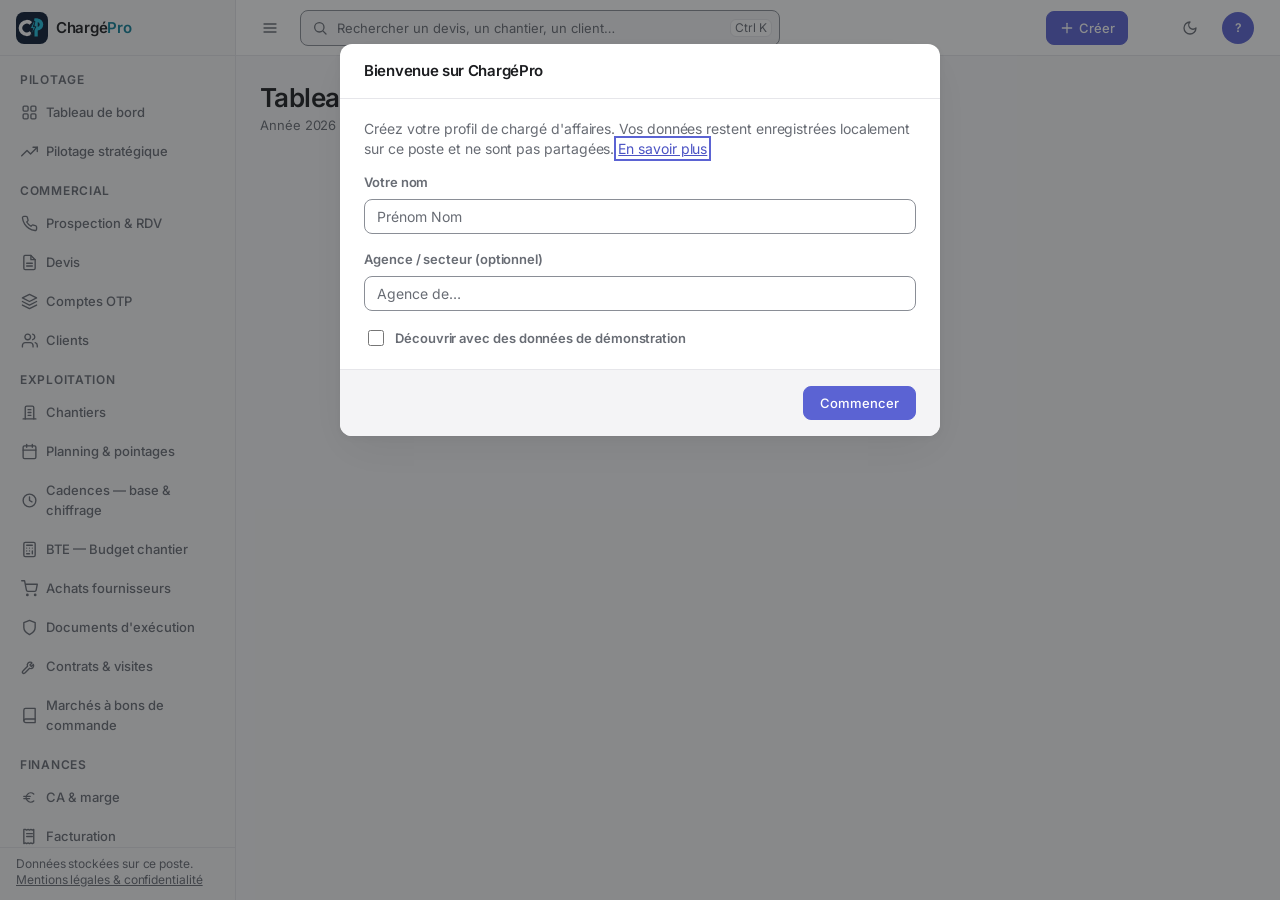
==== index.html @ 913326f3 "Merge pull request #69 from Mcxsimm/claude/youthful-newton-335xhs Pilotage stratégique : analyse IA " ====
<!DOCTYPE html>
<html lang="fr">
<head>
  <meta charset="UTF-8">
  <meta name="viewport" content="width=device-width, initial-scale=1.0">
  <title>ChargéPro — Assistant Chargé d'Affaires</title>
  <meta name="description" content="Outil de pilotage pour chargé d'affaires étanchéité : chantiers, devis, CA & marge, BTE, cadences.">
  <script>
    /* Thème choisi (clair / sombre) appliqué avant l'affichage, sans flash */
    /* Clé dédiée « chargepro.theme » ; à défaut, ancien réglage lu (jamais réécrit) dans « chargepro.ui » ; sinon l'appareil décide */
    try { let t = localStorage.getItem('chargepro.theme'); if (t !== 'light' && t !== 'dark' && t !== 'auto') t = (JSON.parse(localStorage.getItem('chargepro.ui')) || {}).theme; if (t === 'light' || t === 'dark') document.documentElement.dataset.theme = t; } catch (_e) { /* stockage indisponible */ }
  </script>
  <link rel="icon" href="logo-mark.svg" type="image/svg+xml">
  <link rel="stylesheet" href="tokens.css">
  <style>
/* ==========================================================================
   ChargéPro — système de design (repris d'OmSmK, css/app.css)
   Toutes les couleurs passent par les jetons ci-dessous : thème clair par
   défaut, thème sombre automatique (préférence système) ou forcé via
   html[data-theme].
   ========================================================================== */
@font-face{
  font-family:'Inter';font-style:normal;font-display:swap;font-weight:100 900;
  src:url([data-uri]) format('woff2-variations');
  unicode-range:U+0000-00FF,U+0131,U+0152-0153,U+02BB-02BC,U+02C6,U+02DA,U+02DC,U+0304,U+0308,U+0329,U+2000-206F,U+20AC,U+2122,U+2191,U+2193,U+2212,U+2215,U+FEFF,U+FFFD;
}

/* Jetons (couleurs, typographie, espacements, arrondis, thèmes) : voir tokens.css */

*{box-sizing:border-box}
html,body{margin:0;padding:0}
body{font-family:var(--font);font-size:var(--text-md);line-height:var(--lh-md);background:var(--bg);color:var(--text);
  -webkit-font-smoothing:antialiased;-webkit-tap-highlight-color:transparent;font-feature-settings:'cv11','ss01'}
button,input,select,textarea{font:inherit;color:inherit}
button{cursor:pointer}
h1,h2,h3,h4{margin:0;font-weight:var(--fw-semibold);letter-spacing:var(--tracking-title)}
h1{font-size:var(--text-xl);line-height:var(--lh-xl)} h2{font-size:var(--text-lg);line-height:var(--lh-lg)} h3{font-size:var(--text-md);line-height:var(--lh-md)} h4{font-size:var(--text-sm);line-height:var(--lh-sm)}
h1,h2,h3,h4,h5,h6,th,b,strong{font-weight:var(--fw-semibold)}
a{color:var(--accent-strong)}
:focus-visible{outline:2px solid var(--focus);outline-offset:2px}
::placeholder{color:var(--muted);opacity:1}
.num,.tnum{font-variant-numeric:tabular-nums}

.ic{width:18px;height:18px;display:inline-block;vertical-align:middle;flex:none;stroke-width:1.9}
.ic-sm{width:15px;height:15px}
.ic-lg{width:22px;height:22px}

/* ============================== Coquille =============================== */
#app{min-height:100vh;display:flex}
#main{flex:1;min-width:0;display:flex;flex-direction:column;margin-left:var(--side-w)}

#topbar{position:sticky;top:0;z-index:40;height:62px;display:flex;align-items:center;gap:var(--sp-4);padding:0 var(--sp-6);
  background:var(--surface);
  border-bottom:1px solid var(--border)}
.brand{display:flex;align-items:center;gap:var(--sp-2);padding:var(--sp-1);border:0;background:none;color:var(--text);border-radius:var(--r-12);flex:none}
.logo-mark{width:32px;height:32px;border-radius:var(--r-8);background:var(--logo-navy) url(logo-mark.svg) center/cover no-repeat;flex:none}
.logo-pro{color:var(--logo-text)}
.logo-text{font-weight:var(--fw-semibold);font-size:var(--text-lg);line-height:var(--lh-lg);letter-spacing:var(--tracking-title);white-space:nowrap}
#menu-toggle{display:none;border:0;background:none;color:var(--text);padding:var(--sp-2);border-radius:var(--r-8)}
#menu-toggle:hover{background:var(--hover)}
#topbar>.brand{display:none}
#nav-collapse{margin-left:calc(var(--sp-2) * -1)}

.top-actions{display:flex;align-items:center;gap:var(--sp-2);margin-left:auto;flex:none}

/* Profil */
.profile-btn{display:flex;align-items:center;gap:var(--sp-2);height:38px;padding:0 var(--sp-2) 0 var(--sp-1);border-radius:var(--r-12);border:1px solid var(--border);
  background:var(--sunken);color:var(--text);font-weight:var(--fw-semibold);font-size:var(--text-sm);line-height:var(--lh-sm)}
.profile-btn:hover{border-color:var(--border-strong)}
.profile-btn .p-name{max-width:150px;overflow:hidden;text-overflow:ellipsis;white-space:nowrap}
.profile-btn .ic{color:var(--muted)}
.avatar{width:30px;height:30px;border-radius:var(--r-pill);background:var(--accent);color:var(--on-accent);display:grid;place-items:center;
  font-weight:var(--fw-semibold);font-size:var(--text-xs);line-height:var(--lh-xs);flex:none}

/* Barre latérale */
#sidebar{position:fixed;inset:0 auto 0 0;width:var(--side-w);z-index:50;display:flex;flex-direction:column;
  background:var(--side-bg);color:var(--side-text);border-right:1px solid var(--side-border)}
#sidebar .brand{height:62px;padding:0 var(--sp-4);border-radius:0;border-bottom:1px solid var(--side-border);color:var(--side-text-strong)}
#nav{flex:1;overflow-y:auto;overflow-x:hidden;padding:var(--sp-2) var(--sp-3) var(--sp-3);display:flex;flex-direction:column;gap:1px;scrollbar-width:thin;scrollbar-color:var(--side-bg-2) transparent}
.nav-group{font-size:var(--text-xs);line-height:var(--lh-xs);letter-spacing:var(--tracking-caps);text-transform:uppercase;color:var(--side-muted);font-weight:var(--fw-semibold);padding:var(--sp-4) var(--sp-2) var(--sp-1);white-space:nowrap}
.nav-group:first-child{padding-top:var(--sp-2)}
.nav-item{position:relative;display:flex;align-items:center;gap:var(--sp-3);width:100%;padding:var(--sp-2) var(--sp-2);border:0;background:none;border-radius:var(--r-8);
  color:var(--side-text);font-size:var(--text-md);line-height:var(--lh-md);font-weight:var(--fw-medium);text-align:left;white-space:nowrap;transition:background .1s,color .1s}
.nav-item>span{white-space:normal;line-height:var(--lh-md);overflow-wrap:anywhere} /* libellé entier, sur deux lignes si besoin */
.nav-item .ic{color:var(--side-muted);transition:color .1s}
.nav-item:hover{background:var(--hover);color:var(--side-text-strong)}
.nav-item:hover .ic{color:var(--side-text)}
.nav-item.active{background:var(--side-bg-2);color:var(--side-text-strong);font-weight:var(--fw-semibold)}
.nav-item.active .ic{color:var(--accent-strong)}
.nav-item.active::before{content:"";position:absolute;left:-12px;top:8px;bottom:8px;width:3px;border-radius:0 var(--r-6) var(--r-6) 0;background:var(--accent)}
.foot-note{font-size:var(--text-xs);line-height:var(--lh-xs);color:var(--side-muted);padding:var(--sp-2) var(--sp-4) var(--sp-3);border-top:1px solid var(--side-border)}
/* Écrans peu hauts (portables) : menu resserré pour que toutes les rubriques restent visibles sans défiler */
@media(min-width:961px) and (max-height:960px){
  .nav-item{padding:var(--sp-2) var(--sp-2)}
  .nav-group{padding:var(--sp-2) var(--sp-2) var(--sp-1)}
  .nav-item.active::before{top:7px;bottom:7px}
}
.foot-note a{color:inherit}
.drawer-back{display:none}
/* Menu réduit aux icônes (réglage par poste) */
@media(min-width:961px){
  html[data-nav="compact"]{--side-w:68px}
  html[data-nav="compact"] #sidebar .logo-text,html[data-nav="compact"] .nav-item>span,html[data-nav="compact"] .foot-note{display:none}
  html[data-nav="compact"] #sidebar .brand{justify-content:center;padding:0}
  html[data-nav="compact"] #nav{padding:var(--sp-2) var(--sp-2)}
  html[data-nav="compact"] .nav-item{justify-content:center;padding:var(--sp-2) 0}
  html[data-nav="compact"] .nav-item.active::before{left:-10px}
  html[data-nav="compact"] .nav-group{font-size:0;padding:0;height:1px;margin:var(--sp-2) var(--sp-2);background:var(--side-border)}
}

/* Menu déroulant */
.menu{position:fixed;top:58px;right:16px;background:var(--surface);border:1px solid var(--border);border-radius:var(--r-12);
  box-shadow:var(--shadow-lg);width:300px;max-height:calc(100vh - 76px);overflow:auto;z-index:50;color:var(--text);
  transform-origin:top right;animation:menu-in .15s var(--ease-out)}
@keyframes menu-in{from{transform:scale(.96);opacity:0}to{transform:none;opacity:1}}
.menu-head{display:flex;align-items:center;gap:var(--sp-2);padding:var(--sp-3) var(--sp-4) var(--sp-2);font-size:var(--text-xs);line-height:var(--lh-xs);font-weight:var(--fw-semibold);text-transform:uppercase;letter-spacing:var(--tracking-caps);color:var(--muted)}
.menu-item{display:flex;align-items:center;gap:var(--sp-2);padding:var(--sp-2) var(--sp-4);font-size:var(--text-md);line-height:var(--lh-md);font-weight:var(--fw-medium);width:100%;background:none;border:0;text-align:left;color:var(--text)}
.menu-item:hover{background:var(--hover)}
.menu-item.active{color:var(--accent-strong);font-weight:var(--fw-semibold)}
.menu-item .ic{color:var(--muted)}
.menu-item.active .ic{color:var(--accent-strong)}
.menu-item .avatar{width:24px;height:24px;font-size:var(--text-xs);line-height:var(--lh-xs)}
.menu-sep{height:1px;background:var(--border);margin:var(--sp-2) 0}
.menu-item.danger,.menu-item.danger .ic{color:var(--red)}
.menu-pref{display:flex;align-items:center;justify-content:space-between;gap:var(--sp-2);padding:var(--sp-2) var(--sp-4) var(--sp-2)}
.menu-pref>span{font-size:var(--text-sm);line-height:var(--lh-sm);font-weight:var(--fw-medium);color:var(--muted)}

/* Contenu */
.content{width:100%;max-width:var(--content-max);margin:0 auto;padding:var(--view-pad-t) var(--view-pad-x) var(--sp-16)}
.page-head{display:flex;align-items:flex-end;justify-content:space-between;gap:var(--sp-4);margin-bottom:var(--sp-6);flex-wrap:wrap}
.page-head .ph-txt{min-width:0}
.page-head .eyebrow{font-size:var(--text-xs);line-height:var(--lh-xs);font-weight:var(--fw-semibold);color:var(--muted);text-transform:uppercase;letter-spacing:var(--tracking-caps);margin-bottom:var(--sp-1)}
.page-head h1{font-size:var(--text-2xl);line-height:var(--lh-2xl);font-weight:var(--fw-semibold);letter-spacing:var(--tracking-title)}
.page-head .sub{color:var(--muted);margin-top:var(--sp-2);display:flex;gap:var(--sp-4);flex-wrap:wrap;align-items:center}
#view{min-width:0}
#view.view-enter{animation:view-in .2s var(--ease-out)}
@keyframes view-in{from{opacity:0;transform:translateY(6px)}to{opacity:1;transform:none}}

/* ============================== Boutons ================================ */
.btn{display:inline-flex;align-items:center;justify-content:center;gap:var(--sp-2);height:36px;padding:0 var(--sp-4);border-radius:var(--r-8);
  border:1px solid var(--border-strong);background:var(--surface);color:var(--text);font-weight:var(--fw-semibold);font-size:var(--text-md);line-height:var(--lh-md);
  white-space:nowrap;box-shadow:var(--shadow-xs);transition:background .1s,border-color .1s,box-shadow .1s,transform .1s}
.btn:hover{background:var(--sunken)}
.btn:active{transform:scale(.98)}
.btn:disabled{opacity:.5;cursor:not-allowed}
.btn .ic{width:16px;height:16px}
.btn.primary{background:var(--accent);border-color:var(--accent);color:var(--on-accent)}
.btn.primary:hover{background:var(--accent-strong);border-color:var(--accent-strong)}
.btn.accent{background:var(--accent);border-color:var(--accent);color:var(--on-accent)}
.btn.ghost{border-color:transparent;background:transparent;box-shadow:none;color:var(--muted)}
.btn.ghost:hover{background:var(--hover);color:var(--text)}
.btn.danger{color:var(--red);border-color:var(--red-line)}
.btn.danger:hover{background:var(--red-bg)}
.btn.small,.btn.sm{height:30px;padding:0 var(--sp-2);font-size:var(--text-sm);line-height:var(--lh-sm);border-radius:var(--r-8)}
.btn.icon{width:36px;padding:0}
.btn.small.icon,.btn.sm.icon{width:30px}
.icon-btn{border:1px solid transparent;background:transparent;padding:var(--sp-2);border-radius:var(--r-8);color:var(--muted);display:inline-flex;
  transition:background .1s,color .1s}
.icon-btn:hover{background:var(--hover);color:var(--text)}
.icon-btn.danger:hover{background:var(--red-bg);color:var(--red)}

/* ============================== Cartes ================================= */
.card{background:var(--surface);border:1px solid var(--border);border-radius:var(--r-12);box-shadow:var(--shadow-xs)}
.card-pad{padding:var(--card-pad)}
/* En-tête de carte : le premier titre d'une carte devient une bande séparée */
.card-pad>.section-head:first-child{margin:calc(var(--sp-4) * -1) calc(var(--sp-5) * -1) var(--sp-4);padding:var(--sp-4) var(--sp-5);border-bottom:1px solid var(--border);min-height:58px}
.section-head{display:flex;align-items:center;gap:var(--sp-2);margin:var(--sp-half) 0 var(--sp-4);flex-wrap:wrap}
.section-head .ic{color:var(--muted)}
.section-head h2{font-size:var(--text-md);line-height:var(--lh-md);font-weight:var(--fw-semibold)}
.section-head .hint{color:var(--muted);font-size:var(--text-sm);line-height:var(--lh-sm)}
.card-title{font-size:var(--text-md);line-height:var(--lh-md);font-weight:var(--fw-semibold);letter-spacing:var(--tracking-title);color:var(--text);margin:0 0 var(--sp-4)}
.spacer{flex:1}
details.card>summary.card-title{margin:0}
details.card[open]>summary.card-title{margin-bottom:var(--sp-4)}
/* Section repliable « Détail » */
details.detail{border:1px dashed var(--border-strong);border-radius:var(--r-12);margin-top:var(--gap)}
details.detail>summary{cursor:pointer;list-style:none;display:flex;align-items:center;gap:var(--sp-2);padding:var(--sp-3) var(--sp-4);
  font-weight:var(--fw-semibold);color:var(--muted);user-select:none}
details.detail>summary::-webkit-details-marker{display:none}
details.detail>summary .ic{transition:transform .15s;color:var(--muted)}
details.detail[open]>summary .ic{transform:rotate(180deg)}
details.detail>summary:hover{color:var(--text)}
details.detail>.detail-body{padding:0 var(--sp-4) var(--sp-4);display:grid;grid-template-columns:minmax(0,1fr);gap:var(--gap)}

/* ============================== KPI ==================================== */
.kpi-grid{display:grid;grid-template-columns:repeat(4,minmax(0,1fr));gap:var(--gap);margin-bottom:var(--gap)}
.kpi{background:var(--surface);border:1px solid var(--border);border-radius:var(--r-12);padding:var(--sp-4) var(--sp-4);box-shadow:var(--shadow-xs);position:relative;min-width:0}
.kpi[data-goto]{transition:box-shadow .15s,border-color .15s,transform .15s}
@media(hover:hover) and (pointer:fine){.kpi[data-goto]:hover{box-shadow:var(--shadow-md);border-color:var(--border-strong);transform:translateY(-1px)}}
.kpi-top{display:flex;align-items:center;justify-content:space-between;gap:var(--sp-2)}
.kpi-label{font-size:var(--text-sm);line-height:var(--lh-sm);color:var(--muted);font-weight:var(--fw-medium)}
.kpi-ico{width:32px;height:32px;border-radius:var(--r-8);background:var(--accent-bg);color:var(--accent-strong);display:grid;place-items:center;flex:none}
.kpi-ico.green{background:var(--green-bg);color:var(--green)}
.kpi-ico.amber{background:var(--amber-bg);color:var(--amber)}
.kpi-ico.red{background:var(--red-bg);color:var(--red)}
.kpi-value{font-size:var(--text-xl);line-height:var(--lh-xl);font-weight:var(--fw-semibold);letter-spacing:var(--tracking-title);margin-top:var(--sp-2);font-variant-numeric:tabular-nums;white-space:nowrap;overflow:hidden;text-overflow:ellipsis}
.kpi-value small{font-size:var(--text-md);line-height:var(--lh-md);font-weight:var(--fw-semibold);color:var(--muted);margin-left:var(--sp-half)}
.kpi-sub{font-size:var(--text-sm);line-height:var(--lh-sm);color:var(--muted);margin-top:var(--sp-2)}
.progress{height:6px;border-radius:var(--r-pill);background:var(--hover);margin-top:var(--sp-3);overflow:hidden}
.progress>i{display:block;height:100%;border-radius:var(--r-pill);background:var(--accent-strong)}
.progress.green>i{background:var(--green)} .progress.amber>i{background:var(--amber)} .progress.red>i{background:var(--red)}

/* ============================== Tableaux =============================== */
.table-wrap{overflow-x:auto;-webkit-overflow-scrolling:touch;border-radius:var(--r-12);border:1px solid var(--border);background:var(--surface);box-shadow:var(--shadow-xs);max-width:100%}
table{border-collapse:separate;border-spacing:0;width:100%;font-size:var(--table-fs);white-space:nowrap}
thead th{position:sticky;top:0;z-index:1;background:var(--sunken);text-align:left;padding:var(--th-py) var(--row-px);font-size:var(--text-xs);line-height:var(--lh-xs);
  text-transform:uppercase;letter-spacing:var(--tracking-caps);color:var(--muted);border-bottom:1px solid var(--border);font-weight:var(--fw-semibold)}
tbody td{padding:var(--row-py) var(--row-px);border-bottom:1px solid var(--border);vertical-align:middle}
td.wrap,th.wrap{white-space:normal;min-width:220px}
th.col-objet{min-width:320px}
td.col-compact,th.col-compact{white-space:normal;width:1%;min-width:96px}
.rel-parts{display:flex;flex-direction:column;align-items:flex-start;gap:var(--sp-half)}
.rel-parts>*{white-space:nowrap}
/* Colonnes étirables — poignée sur le bord droit de chaque en-tête */
.col-rsz{position:absolute;top:0;right:-4px;width:9px;height:100%;cursor:col-resize;z-index:2;touch-action:none}
/* Séparateur toujours visible entre les en-têtes : on voit où tirer */
.col-rsz::after{content:"";position:absolute;left:4px;top:9px;bottom:9px;width:1px;border-radius:var(--r-6);background:var(--border-strong);transition:background .15s}
.col-rsz:hover::after,.col-rsz.active::after{background:var(--accent-strong);width:3px;left:3px;top:4px;bottom:4px}
thead th:last-child .col-rsz::after{display:none}
th.col-key,td.col-key{background:color-mix(in srgb,var(--accent-bg) 60%,transparent)}
thead th.col-key{color:var(--accent-strong)}
thead th:last-child .col-rsz{right:0}
body.col-resizing{cursor:col-resize;user-select:none}
table.rsz{table-layout:fixed}
table.rsz td,table.rsz th{overflow:hidden;text-overflow:ellipsis}
tbody tr:last-child td{border-bottom:0}
tbody tr:hover>td{background:var(--sunken)}
td.num,th.num{text-align:right;font-variant-numeric:tabular-nums}
tfoot td{padding:var(--th-py) var(--row-px);font-weight:var(--fw-semibold);background:var(--sunken);border-top:1px solid var(--border-strong);font-variant-numeric:tabular-nums}
.t-strong{font-weight:var(--fw-semibold)}.t-muted{color:var(--muted)}
.link{color:var(--accent-strong);cursor:pointer;font-weight:var(--fw-semibold)}
.link:hover{text-decoration:underline}
.actions-cell{text-align:right;white-space:nowrap}

/* ============================== Badges ================================= */
.badge{display:inline-flex;align-items:center;gap:var(--sp-1);height:22px;padding:0 var(--sp-2);border-radius:var(--r-pill);font-size:var(--text-xs);line-height:var(--lh-xs);font-weight:var(--fw-semibold);
  white-space:nowrap;border:1px solid transparent;background:var(--hover);color:var(--muted)}
.badge .ic{width:13px;height:13px}
/* Statuts : pastille + point de couleur (variante « dot ») */
.badge::before{content:"";width:6px;height:6px;border-radius:var(--r-pill);background:currentColor;flex:none}
.badge.pos,.b-receptionne,.b-facture,.b-accepte{background:var(--green-bg);color:var(--green);border-color:var(--green-line)}
.badge.neg,.b-perdu,.b-refuse{background:var(--red-bg);color:var(--red);border-color:var(--red-line)}
.badge.warn,.b-relance,.b-encours,.b-attente-alt{background:var(--amber-bg);color:var(--amber);border-color:var(--amber-line)}
.badge.info,.b-commande{background:var(--blue-bg);color:var(--blue);border-color:var(--blue-line)}
.badge.brand,.b-devis,.b-envoye{background:var(--accent-bg);color:var(--accent-strong)}
.b-prospect,.b-attente{background:var(--hover);color:var(--muted);border-color:var(--border)}
.bte-sugg{position:fixed;z-index:2000;background:var(--surface);border:1px solid var(--border);border-radius:var(--r-8);box-shadow:var(--shadow-lg);overflow:hidden;color:var(--text)}
.bte-sugg-item{padding:var(--sp-2) var(--sp-3);cursor:pointer;border-bottom:1px solid var(--border);line-height:var(--lh-md)}
.bte-sugg-item:last-child{border-bottom:0}
.bte-sugg-item.on,.bte-sugg-item:hover{background:var(--accent-bg)}
.chip{display:inline-flex;align-items:center;gap:var(--sp-2);background:var(--hover);border-radius:var(--r-8);padding:var(--sp-1) var(--sp-2);font-size:var(--text-xs);line-height:var(--lh-xs);font-weight:var(--fw-semibold);color:var(--muted);white-space:nowrap}
.chip .ic{width:14px;height:14px;color:var(--muted)}
.chip.ok{background:var(--green-bg);color:var(--green)}
.chip.warn{background:var(--amber-bg);color:var(--amber)}
.chip.pos{color:var(--green)}
.chip.neg{color:var(--red)}
/* Métadonnées statiques (compteurs, OTP, types) : texte simple, sans pastille (anti-slop). Les pastilles restent pour les statuts et les chips cliquables. */
span.chip:not(.ok):not(.warn){background:none;padding-left:0;padding-right:0;font-weight:var(--fw-medium)}
.pos{color:var(--green)} .neg{color:var(--red)}
.deadline-ok,.margin-good{color:var(--green);font-weight:var(--fw-semibold)}
.deadline-soon,.margin-warn{color:var(--amber);font-weight:var(--fw-semibold)}
.deadline-late,.margin-bad{color:var(--red);font-weight:var(--fw-semibold)}
.note-neg{display:flex;align-items:flex-start;gap:var(--sp-2);color:var(--red);font-weight:var(--fw-semibold)}
.note-neg .ic{flex:none;margin-top:1px}

/* ============================== Formulaires ============================ */
.form-grid{display:grid;grid-template-columns:repeat(2,minmax(0,1fr));gap:var(--sp-4)}
.field{display:flex;flex-direction:column;gap:var(--sp-2);min-width:0}
.field.full{grid-column:1/-1}
.field label{font-size:var(--text-sm);line-height:var(--lh-sm);font-weight:var(--fw-semibold);color:var(--muted)}
.input,
.field input:not([type=checkbox]):not([type=radio]),.field select,.field textarea,
.filters input:not([type=checkbox]):not([type=radio]),.filters select,.todo-add input,.todo-folder-add input{
  width:100%;height:38px;padding:0 var(--sp-3);border:1px solid var(--border-strong);border-radius:var(--r-8);background:var(--surface);color:var(--text);
  box-shadow:var(--shadow-xs);transition:border-color .1s,box-shadow .1s}
.field textarea,textarea.input{height:auto;min-height:84px;padding:var(--sp-2) var(--sp-3);resize:vertical;line-height:var(--lh-md)}
.input:focus,.field input:focus,.field select:focus,.field textarea:focus,.filters input:focus,.filters select:focus,.todo-add input:focus,.todo-folder-add input:focus,
.wz-input input:focus,.wz-input textarea:focus,.wz-input select:focus,.wz-liste input:focus,.todo-edit-input,.todo-due-input,.todo-status-input,.todo-folder-input,
.ts-grid input:focus,.ts-grid select:focus,.pcell .ph:focus,.pcell .po:focus,.ts-workersel:focus{
  outline:0;border-color:var(--accent-strong);box-shadow:0 0 0 3px color-mix(in srgb,var(--accent-strong) 22%,transparent)}
.field .hint{font-size:var(--text-xs);line-height:var(--lh-xs);color:var(--muted)}
.field.inline{flex-direction:row;align-items:center;gap:var(--sp-2)}
.field.inline input{width:auto}
input[type=checkbox],input[type=radio]{accent-color:var(--accent-strong)}

/* ============================== Modale ================================= */
#modal-root:empty,#menu-root:empty{display:none}
.modal-back{position:fixed;inset:0;background:var(--scrim);z-index:60;display:flex;align-items:flex-start;justify-content:center;
  padding:var(--sp-11) var(--sp-4);overflow:auto;animation:back-in .15s ease-out}
@keyframes back-in{from{opacity:0}}
.modal{background:var(--surface);color:var(--text);border-radius:var(--r-12);width:100%;max-width:600px;box-shadow:var(--shadow-lg);animation:modal-in .15s ease-out}
.modal.wide{max-width:min(1080px,94vw)}
.modal.xwide{max-width:min(1600px,96vw)}
.modal.xwide .modal-body{max-height:84vh}
@keyframes modal-in{from{transform:translateY(10px) scale(.98);opacity:0}}
.modal-head{display:flex;align-items:center;gap:var(--sp-3);padding:var(--sp-4) var(--sp-6);border-bottom:1px solid var(--border)}
.modal-head h3{font-size:var(--text-lg);line-height:var(--lh-lg)}
.modal-head>.icon-btn,.modal-head>.win-ctl{margin-left:auto}
.modal.win-min .modal-body,.modal.win-min .modal-foot{display:none}
.modal.win-min .modal-head{border-bottom:0}
.modal-back.max{padding:var(--sp-2)}
.modal.win-max{max-width:none;height:calc(100vh - 16px);display:flex;flex-direction:column}
.modal.win-max .modal-body{max-height:none;flex:1;min-height:0}
.modal-body{padding:var(--sp-5) var(--sp-6);max-height:72vh;overflow:auto}
.modal-foot{display:flex;gap:var(--sp-2);justify-content:flex-end;flex-wrap:wrap;padding:var(--sp-4) var(--sp-6);border-top:1px solid var(--border);background:var(--sunken);border-radius:0 0 var(--r-12) var(--r-12)}

/* ===================== Écran étroit (narrow : max-width 767.98px) =========
   Jetons de largeur : narrow 375 / medium 768 / wide 1280. */
@media(max-width:767.98px){
  .top-actions{flex:0 1 auto;min-width:0}
  /* Cibles tactiles ≥ 44 × 44 px (profil WCAG 2.1 AA) */
  .btn,.btn.small,.btn.sm,.profile-btn,.nav-item,.menu-item,.pill-tabs button,.todo-addbtn,.todo-addfolder,
  input:not([type=checkbox]):not([type=radio]):not([type=range]),select{min-height:44px}
  .icon-btn,#menu-toggle,#topbar .btn.icon,#topbar .btn.ghost,.todo-status,.todo-wait,.todo-due.add{min-width:44px;min-height:44px;justify-content:center;align-items:center}
  #menu-toggle{display:inline-flex}
  #topbar .brand{min-height:44px;min-width:44px}
  input[type=checkbox],input[type=radio]{width:20px;height:20px}
  .todo-toggle{width:24px;height:24px}
  #view .todo-status,#view .todo-wait,#view .todo-due.add,#view .todo-showdone{min-height:44px}
  #view .todo-folder-addbtn{min-width:44px}
  /* Case à cocher des tâches : zone de 44 px sans décaler la ligne (marges négatives) */
  #view .todo-item>.todo-check{min-width:44px;min-height:44px;justify-content:center;align-items:center;margin:calc(var(--sp-2) * -1) calc(var(--sp-2) * -1) calc(var(--sp-2) * -1)}
  /* Devis, chantiers, factures : une carte par ligne (réf., objet, client, statut, montant, actions) */
  .table-wrap:has(> .tbl-cards){overflow:visible;border:0;background:none;box-shadow:none;border-radius:0}
  .tbl-cards,.tbl-cards tbody,.tbl-cards tfoot{display:block;width:auto!important;min-width:0!important}
  .tbl-cards colgroup,.tbl-cards thead{display:none}
  .tbl-cards tbody tr{display:grid;grid-template-columns:minmax(0,1fr) auto;grid-template-areas:"ref statut" "objet objet" "client montant" "act act";
    gap:var(--sp-1) var(--sp-4);align-items:center;padding:var(--sp-4) var(--sp-4) var(--sp-2);margin-bottom:var(--sp-2);background:var(--surface);border:1px solid var(--border);border-radius:var(--r-8)}
  .tbl-cards tbody tr:hover{background:var(--surface)}
  .tbl-cards tbody tr:hover>td{background:none}
  /* Boutons de la fenêtre (réduire / agrandir / fermer) : sur leur ligne, au-dessus des cartes */
  .win-float:has(.tbl-cards):not(.win-max):not(.win-min)>.win-ctl{position:static;display:flex;width:max-content;margin:0 0 var(--sp-2) auto;opacity:1}
  .tbl-cards td{display:none;padding:0!important;border:0!important;width:auto!important;max-width:none!important;white-space:normal}
  .tbl-cards td[data-c]{display:block}
  .tbl-cards td[data-c=ref]{grid-area:ref;font-size:var(--text-md);line-height:var(--lh-md)}
  .tbl-cards td[data-c=statut]{grid-area:statut;justify-self:end}
  .tbl-cards td[data-c=objet]{grid-area:objet;font-size:var(--text-md);line-height:var(--lh-md);color:var(--text)}
  .tbl-cards td[data-c=client]{grid-area:client;font-size:var(--text-md);line-height:var(--lh-md);color:var(--muted)}
  .tbl-cards td[data-c=montant]{grid-area:montant;justify-self:end;font-weight:var(--fw-semibold);font-variant-numeric:tabular-nums;font-size:var(--text-md);line-height:var(--lh-md)}
  .tbl-cards td[data-c=act]{grid-area:act;display:flex;justify-content:flex-end;gap:var(--sp-1);margin-top:var(--sp-1);padding-top:var(--sp-1)!important;border-top:1px solid var(--border)!important}
  .tbl-cards td[data-c=act] .icon-btn{opacity:1}
  .tbl-cards .col-rsz{display:none}
  .tbl-cards tfoot tr{display:flex;justify-content:space-between;align-items:center;padding:var(--sp-4);border:1px solid var(--border);border-radius:var(--r-8);background:var(--sunken);font-weight:var(--fw-semibold)}
  .tbl-cards tfoot td[data-c]{display:block}
}

/* ===================== Formulaire en page (route #module/nouveau) =======
   Saisie longue (≥ 10 s, plusieurs champs) : une page avec sa propre URL,
   colonne étroite, libellés au-dessus des champs, Annuler / Enregistrer collants. */
.form-page{max-width:680px}
.form-page.wide{max-width:920px}
.fp-top{display:flex;align-items:center;justify-content:space-between;gap:var(--sp-2) var(--sp-4);flex-wrap:wrap;margin-bottom:var(--sp-4)}
.fp-top .btn .ic{width:16px;height:16px}
.fp-req{margin:0;font-size:var(--text-xs);line-height:var(--lh-xs);color:var(--muted)}
.req{color:var(--red);font-weight:var(--fw-semibold)}
.fp-panel{background:var(--surface);border:1px solid var(--border);border-radius:var(--r-12);padding:var(--sp-6);box-shadow:var(--shadow-xs)}
.fp-section{border-top:1px solid var(--border);margin-top:var(--sp-6);padding-top:var(--sp-4)}
.fp-section>h2{font-size:var(--text-md);line-height:var(--lh-md);font-weight:var(--fw-semibold);margin:0 0 var(--sp-1)}
.fp-section>p{margin:0 0 var(--sp-2);font-size:var(--text-xs);line-height:var(--lh-xs);color:var(--muted)}
.fp-tools{display:flex;gap:var(--sp-2);flex-wrap:wrap;margin-top:var(--sp-2)}
.fp-checks{display:flex;flex-direction:column;gap:var(--sp-2);margin-top:var(--sp-4)}
.fp-checks label{cursor:pointer}
.fp-foot{position:sticky;bottom:0;z-index:5;display:flex;justify-content:flex-end;gap:var(--sp-2);margin-top:var(--sp-6);
  padding:var(--sp-3) 0 calc(var(--sp-3) + env(safe-area-inset-bottom));background:var(--bg);border-top:1px solid var(--border)}
.field-err{margin:0;font-size:var(--text-xs);line-height:var(--lh-xs);color:var(--red)}
.form-page .field .hint{margin:0}
/* Infobulle commune des boutons icône (survol + focus clavier), voir showTip() */
.tip-pop{position:fixed;z-index:90;max-width:240px;padding:var(--sp-1) var(--sp-2);border-radius:var(--r-6);background:var(--text);color:var(--surface);
  font-size:var(--text-xs);line-height:var(--lh-xs);font-weight:var(--fw-medium);pointer-events:none;box-shadow:var(--shadow-sm)}
.tip-pop[hidden]{display:none}
.field.has-err .hint{display:none} /* l'erreur remplace l'aide, elle ne s'empile pas */
.field.has-err input,.field.has-err select,.field.has-err textarea{border-color:var(--red)}
.field.has-err input:focus,.field.has-err select:focus,.field.has-err textarea:focus{border-color:var(--red);box-shadow:0 0 0 3px color-mix(in srgb,var(--red) 20%,transparent)}
.form-page .xls input[readonly],.field input[readonly]{background:var(--sunken);color:var(--muted)}

/* ============================== Fenêtres ================================
   Barre — ▢ ✕ de chaque partie : réduire, agrandir en plein écran, fermer. */
.win-ctl{display:inline-flex;align-items:center;gap:1px;margin-left:auto;flex-shrink:0;font-weight:var(--fw-regular)}
.win-ctl .icon-btn{padding:var(--sp-1);border-radius:var(--r-6)}
.win-ctl .ic{width:15px;height:15px}
.win-ctl [data-wa="close"]:hover,.win-ctl [data-close]:hover{background:var(--red);color:var(--on-accent)}
.card-title.win-head{display:flex;align-items:center;gap:var(--sp-2)}
summary.win-head>.win-ctl{float:right}
.win-p.win-min>:not(.win-head):not(.win-ctl){display:none!important}
.win-p.win-min>.win-head{margin-bottom:0!important}
.card-pad.win-min>.section-head.win-head{margin-bottom:calc(var(--sp-4) * -1)!important;border-bottom:0}
.win-float{position:relative}
/* Tableau posé à même l'écran : la barre ─ □ ✕ se range au-dessus, à droite, sans recouvrir l'en-tête */
.win-float:not(.win-min):not(.win-max)>.win-ctl{position:static;float:right;margin:0 0 var(--sp-2) var(--sp-2)}
.win-float:not(.win-min):not(.win-max)>.table-wrap{clear:both}
.win-float>.win-ctl{position:absolute;top:6px;right:6px;z-index:3;background:var(--surface);border:1px solid var(--border);border-radius:var(--r-8);
  box-shadow:var(--shadow-xs);opacity:0;transition:opacity .15s}
.win-float:hover>.win-ctl,.win-float:focus-within>.win-ctl,.win-float.win-min>.win-ctl{opacity:1}
@media (hover:none){.win-float>.win-ctl{opacity:1}}
.win-float.win-min{min-height:44px;padding:var(--sp-3) var(--sp-30) var(--sp-3) var(--sp-4);border:1px solid var(--border);border-radius:var(--r-12);background:var(--surface);margin-bottom:var(--sp-4)}
.win-float.win-min::before{content:attr(data-win-title);font-size:var(--text-sm);line-height:var(--lh-sm);font-weight:var(--fw-semibold);color:var(--muted)}
.win-closed{display:none!important}
.win-ghost{display:flex;align-items:center;gap:var(--sp-2);width:100%;margin:0 0 var(--sp-4);padding:var(--sp-2) var(--sp-3);border:1px dashed var(--border-strong);border-radius:var(--r-12);
  background:transparent;color:var(--muted);font:inherit;font-size:var(--text-sm);line-height:var(--lh-sm);cursor:pointer;text-align:left}
.win-ghost:hover{color:var(--text);background:var(--sunken)}
.win-ghost:has(+ [hidden]){display:none}
.win-scrim{position:fixed;inset:0;background:var(--scrim);z-index:51}
.win-p.win-max{position:fixed!important;inset:16px;z-index:52;margin:0!important;overflow:auto;background:var(--surface);border:1px solid var(--border);
  border-radius:var(--r-12);box-shadow:var(--shadow-lg);padding:0 var(--sp-5) var(--sp-4)}
.win-max>.win-head{position:sticky;top:0;z-index:4;background:var(--surface);margin:0 calc(var(--sp-5) * -1) var(--sp-4)!important;padding:var(--sp-4) var(--sp-5)!important;border-bottom:1px solid var(--border)}
.win-float.win-max{padding-top:var(--sp-13)}
.win-float.win-max>.win-ctl{position:fixed;top:24px;right:24px;opacity:1}
.win-wrap.win-max>.table-wrap{margin:0!important;box-shadow:none}
@media (max-width:720px){.win-p.win-max{inset:6px;padding:0 var(--sp-3) var(--sp-3)}.win-max>.win-head{margin:0 calc(var(--sp-3) * -1) var(--sp-3)!important;padding:var(--sp-3)!important}}

/* ============================== Notifications ========================== */
#toast-root{position:fixed;right:20px;bottom:20px;z-index:80;display:grid;gap:var(--sp-2)}
.toast{display:flex;align-items:center;gap:var(--sp-2);min-width:260px;max-width:420px;padding:var(--sp-3) var(--sp-4);border-radius:var(--r-12);background:var(--inverse-bg);color:var(--inverse-text);
  box-shadow:var(--shadow-lg);font-size:var(--text-md);line-height:var(--lh-md);font-weight:var(--fw-medium);animation:toast-in .15s ease-out}
@keyframes toast-in{from{transform:translateY(10px) scale(.98);opacity:0}}
.toast .ic{width:16px;height:16px;color:var(--inverse-muted)}
.toast.ok .ic{color:var(--inverse-green)}
.toast.err .ic{color:var(--inverse-red)}

/* ============================== État vide ============================== */
.empty{text-align:center;padding:var(--sp-12) var(--sp-5);color:var(--muted)}
.empty .em-ico{width:52px;height:52px;border-radius:var(--r-12);background:var(--accent-bg);color:var(--accent-strong);display:grid;place-items:center;margin:0 auto var(--sp-4)}
.empty .em-ico .ic{width:24px;height:24px}
.empty h3{color:var(--text);margin-bottom:var(--sp-2);font-size:var(--text-md);line-height:var(--lh-md)}
.empty>div:not(.em-ico):not(.em-act){max-width:460px;margin:0 auto}
.empty .em-act{margin-top:var(--sp-4)}

/* ============================== Mise en page =========================== */
.page-actions{display:flex;gap:var(--sp-2);align-items:center;margin-bottom:var(--gap);flex-wrap:wrap}
.grid-2{display:grid;grid-template-columns:repeat(2,minmax(0,1fr));gap:var(--gap)}
.grid-3{display:grid;grid-template-columns:repeat(3,minmax(0,1fr));gap:var(--gap)}
/* Deux colonnes seulement quand chacune a la place de respirer */
.dash-stack{display:grid;grid-template-columns:minmax(0,1fr);gap:var(--gap);margin-bottom:var(--gap)}
.grid-auto{display:grid;grid-template-columns:repeat(auto-fit,minmax(min(100%,520px),1fr));gap:var(--gap);align-items:start}
.stat-line{display:flex;justify-content:space-between;align-items:center;gap:var(--sp-3);padding:var(--sp-2) 0;border-bottom:1px solid var(--border);font-size:var(--text-md);line-height:var(--lh-md)}
.stat-line:last-child{border-bottom:0}
.stat-line>span{color:var(--muted)}
.stat-line b{font-variant-numeric:tabular-nums;font-weight:var(--fw-semibold);text-align:right}

/* To-do */
.todo-add{display:flex;gap:var(--sp-2);margin-top:var(--sp-2);margin-bottom:var(--sp-3);flex-wrap:wrap;align-items:flex-end}
.todo-f{display:flex;flex-direction:column;gap:var(--sp-1);min-width:0}
.todo-f-txt{flex:1 1 240px}
.todo-f label{font-size:var(--text-xs);line-height:var(--lh-xs);font-weight:var(--fw-semibold);color:var(--muted)}
.todo-add .todo-f input{width:100%;flex:none;min-width:0}
.todo-add input{flex:1;min-width:180px;width:auto}
.todo-folder-add input{width:auto}
.todo-add input[type=date]{flex:0 0 auto;min-width:0;width:auto;color:var(--muted)}
.todo-list{display:flex;flex-direction:column}
.todo-item{display:flex;align-items:flex-start;gap:var(--sp-3);padding:var(--sp-2) var(--sp-1);border-bottom:1px solid var(--border)}
.todo-item>.todo-check{margin-top:var(--sp-1)}
.todo-item>.todo-due,.todo-item>.todo-wait{margin-top:var(--sp-1);flex:none}
.todo-item>.todo-main{padding-top:var(--sp-1)}
.todo-item:last-child{border-bottom:0}
.todo-drag{margin-right:calc(var(--sp-2) * -1);cursor:grab;touch-action:none;color:var(--muted);opacity:0;transition:opacity .15s}
.todo-item:hover .todo-drag,.todo-drag:focus-visible{opacity:1}
@media(hover:none){.todo-drag{opacity:1}}
.todo-item.dragging{background:var(--accent-bg);outline:2px solid var(--accent-strong);outline-offset:-2px;border-radius:var(--r-6)}
.todo-check{display:inline-flex;cursor:pointer}
.todo-check input{width:18px;height:18px;accent-color:var(--green);cursor:pointer}
.todo-text{flex:1;font-size:var(--text-md);line-height:var(--lh-md);color:var(--text);word-break:break-word;cursor:text}
.todo-item.done .todo-text{text-decoration:line-through;color:var(--muted)}
.todo-edit,.todo-del,.todo-flag{opacity:0;transition:opacity .15s}
.todo-item:hover .todo-flag,.todo-flag:focus-visible,.todo-flag.on{opacity:1}
@media(hover:none){.todo-flag{opacity:1}}
.todo-flag{color:var(--muted);margin:0 calc(var(--sp-2) * -1) 0 calc(var(--sp-1) * -1)}
.todo-flag.on{color:var(--red)}
.todo-flag.on svg{fill:currentColor}
.todo-item.important:not(.done) .todo-text{font-weight:var(--fw-semibold)}
.todo-item.done .todo-flag.on{opacity:.5}
.todo-item:hover .todo-edit,.todo-item:hover .todo-del{opacity:1}
@media(hover:none){.todo-edit,.todo-del{opacity:1}}
.todo-edit-input,.todo-folder-input{flex:1;min-width:0;padding:var(--sp-2) var(--sp-2);border:1px solid var(--accent-strong);border-radius:var(--r-8);font-size:var(--text-md);line-height:var(--lh-md);color:var(--text);background:var(--surface)}
.todo-due,.todo-wait,.todo-status{display:inline-flex;align-items:center;gap:var(--sp-1);height:22px;padding:0 var(--sp-2);border-radius:var(--r-pill);font-size:var(--text-xs);line-height:var(--lh-xs);font-weight:var(--fw-semibold);
  border:1px solid var(--border);background:var(--hover);color:var(--muted);white-space:nowrap;flex:none;cursor:pointer;transition:background .1s,border-color .1s}
.todo-due .ic,.todo-wait .ic,.todo-status .ic{width:13px;height:13px;flex:none}
.todo-due.ok{background:var(--accent-bg);color:var(--accent-strong);border-color:transparent}
.todo-due.soon{background:var(--amber-bg);color:var(--amber);border-color:var(--amber-line)}
.todo-due.late{background:var(--red-bg);color:var(--red);border-color:var(--red-line)}
.todo-due.add,.todo-wait.add,.todo-status.add{opacity:0;background:transparent;border-style:dashed;color:var(--muted)}
.todo-item:hover .todo-due.add,.todo-item:hover .todo-wait.add,.todo-item:hover .todo-status.add{opacity:1}
@media(hover:none){.todo-due.add,.todo-wait.add,.todo-status.add{opacity:1}}
.todo-item.done .todo-due{background:var(--hover);color:var(--muted);border-color:var(--border)}
.todo-due-input,.todo-status-input{flex:none;padding:var(--sp-1) var(--sp-2);border:1px solid var(--accent-strong);border-radius:var(--r-6);font-size:var(--text-xs);line-height:var(--lh-xs);color:var(--text);background:var(--surface)}
.todo-main{flex:1;min-width:0;display:flex;flex-direction:column;gap:var(--sp-1)}
.todo-main .todo-text{flex:0 0 auto}
.todo-status{align-self:flex-start;max-width:100%;height:auto;min-height:22px;padding:var(--sp-half) var(--sp-2);line-height:var(--lh-xs)}
.todo-status .todo-status-note{overflow:hidden;text-overflow:ellipsis;white-space:nowrap}
.todo-status .todo-status-date{color:var(--muted);white-space:nowrap;flex:none}
.todo-item.done .todo-status{opacity:.65}
.todo-status-input{align-self:flex-start;min-width:200px;max-width:100%}
@media(max-width:720px){
  .todo-item{flex-wrap:wrap;row-gap:var(--sp-1);column-gap:var(--sp-2)}
  .todo-item>.todo-main{flex:1 1 calc(100% - 130px)}
  .todo-item>.todo-wait{margin-left:auto}
  .todo-item>.todo-due,.todo-item>.todo-wait,.todo-item>.todo-edit,.todo-item>.todo-del{margin-top:0;align-self:center}
  .todo-status-input{min-width:0;width:100%}
}
.todo-folder{border-bottom:1px solid var(--border)}
.todo-folder:last-child{border-bottom:0}
.todo-list>.todo-group:not(.empty)+.todo-folder{border-top:1px solid var(--border)}
.todo-folder-head{display:flex;align-items:center;gap:var(--sp-2);padding:var(--sp-2) var(--sp-1);min-height:40px}
.todo-folder-head>.ic{color:var(--accent-strong);flex:none}
.todo-folder-name{font-size:var(--text-md);line-height:var(--lh-md);font-weight:var(--fw-semibold);color:var(--text);word-break:break-word;cursor:text;min-width:0}
.todo-folder-head .spacer{flex:1}
.todo-fold svg{transition:transform .15s}
.todo-folder.collapsed .todo-fold svg{transform:rotate(-90deg)}
.todo-folder.collapsed .todo-group,.todo-folder.collapsed .todo-folder-add{display:none}
.todo-folder-edit,.todo-folder-del{opacity:0;transition:opacity .15s}
.todo-folder-head:hover .todo-folder-edit,.todo-folder-head:hover .todo-folder-del,.todo-folder-edit:focus-visible,.todo-folder-del:focus-visible{opacity:1}
@media(hover:none){.todo-folder-edit,.todo-folder-del{opacity:1}}
.todo-folder .todo-group{margin-left:var(--sp-6);border-left:2px solid var(--border);padding-left:var(--sp-2)}
.todo-folder .todo-group .todo-item:last-child{border-bottom:1px solid var(--border)}
.todo-folder-add{display:flex;gap:var(--sp-2);margin:var(--sp-2) 0 var(--sp-2) var(--sp-8)}
.todo-folder-add input{flex:1;min-width:0;height:32px;font-size:var(--text-sm);line-height:var(--lh-sm)}
.todo-group.empty{display:none}
body.row-dragging .todo-group.empty{display:block;min-height:38px;margin:var(--sp-1) 0;border:1px dashed var(--border-strong);border-radius:var(--r-8)}
body.row-dragging .todo-group.empty::after{content:'Déposer ici pour sortir la tâche du dossier';display:block;padding:var(--sp-2) var(--sp-3);font-size:var(--text-sm);line-height:var(--lh-sm);color:var(--muted)}
body.row-dragging .todo-folder-head{border-radius:var(--r-8)}
body.row-dragging .todo-folder-head:hover{background:var(--accent-bg)}
.todo-showdone{display:block;width:100%;margin-top:var(--sp-2);padding:var(--sp-2);border:0;background:none;color:var(--muted);font-size:var(--text-sm);line-height:var(--lh-sm);cursor:pointer;border-radius:var(--r-8)}
.todo-showdone:hover{background:var(--hover);color:var(--muted)}
.todo-wait.on{background:var(--amber-bg);color:var(--amber);border-color:var(--amber-line)}
.todo-wait .todo-wait-date{opacity:.85}
.todo-item.waiting{background:var(--amber-bg)}
.todo-item.waiting .todo-text{color:var(--muted)}
.todo-item.done .todo-wait{opacity:.6}

/* Sélecteur segmenté */
.pill-tabs,.menu-seg{display:inline-flex;flex-wrap:wrap;gap:var(--sp-half);background:var(--hover);padding:var(--sp-1);border-radius:var(--r-8)}
.pill-tabs{margin-bottom:var(--gap);max-width:100%}
.pill-tabs button,.menu-seg button{border:0;background:transparent;padding:var(--sp-2) var(--sp-3);border-radius:var(--r-8);font-weight:var(--fw-medium);font-size:var(--text-sm);line-height:var(--lh-sm);color:var(--muted);
  transition:background .15s,color .15s,box-shadow .15s}
.menu-seg button{padding:var(--sp-1) var(--sp-2);font-size:var(--text-xs);line-height:var(--lh-xs)}
.pill-tabs button:not(.active):hover,.menu-seg button:not(.active):hover{color:var(--text)}
.pill-tabs button.active,.menu-seg button.active{background:var(--surface);color:var(--text);box-shadow:var(--shadow-sm)}

.filters{display:flex;gap:var(--sp-2);align-items:center;flex-wrap:wrap;margin-bottom:var(--gap)}
.filters input:not([type=checkbox]):not([type=radio]),.filters select{width:auto;max-width:100%}
.filters label.chip{height:30px}
.search-wrap{position:relative;display:inline-flex;align-items:center;max-width:100%;flex:0 1 360px}
.search-wrap input,.filters .search-wrap input:not([type=checkbox]):not([type=radio]){width:100%}
.search-wrap .ic{position:absolute;left:11px;color:var(--muted);width:16px;height:16px;pointer-events:none}
.search-wrap input,.filters .search-wrap input:not([type=checkbox]){padding-left:var(--sp-8);min-width:240px}
button.link{border:0;background:none;padding:0;font:inherit;font-weight:var(--fw-semibold)}
/* Chiffres clés servant de filtre */
.kpi[data-fstat]{cursor:pointer;transition:box-shadow .15s,border-color .15s}
@media(hover:hover) and (pointer:fine){.kpi[data-fstat]:hover{box-shadow:var(--shadow-md);border-color:var(--border-strong)}}
.kpi.on{border-color:var(--accent-strong);box-shadow:0 0 0 1px var(--accent-strong)}
.kpi-value.neg,.kpi-sub.neg{color:var(--red)}
.kpi-aide{margin-top:var(--sp-1);font-size:var(--text-xs);line-height:var(--lh-xs);color:var(--muted)}
/* Période + fiche OTP (RAF) sur une seule ligne */
.raf-ctrl{display:grid;grid-template-columns:minmax(0,2fr) minmax(0,1.1fr) minmax(0,.8fr) minmax(0,1.2fr) auto;gap:var(--sp-3);align-items:end}
.raf-ctrl .btn{height:38px}
@media(max-width:1100px){.raf-ctrl{grid-template-columns:repeat(2,minmax(0,1fr))}.raf-ctrl .field:first-child{grid-column:1/-1}}
@media(max-width:480px){.raf-ctrl{grid-template-columns:minmax(0,1fr)}}
.filters .pill-tabs{margin:0}

/* Alertes */
.alert-list{display:flex;flex-direction:column;gap:var(--sp-2)}
.alert{display:flex;align-items:center;gap:var(--sp-3);padding:var(--sp-3) var(--sp-4);border-radius:var(--r-12);border:1px solid var(--border);background:var(--sunken);font-size:var(--text-md);line-height:var(--lh-md);color:var(--text);
  transition:box-shadow .15s,border-color .15s}
@media(hover:hover) and (pointer:fine){.alert[data-goto]:hover{box-shadow:var(--shadow-sm)}}
.alert .a-ico{flex:none;color:var(--green);display:inline-flex}
.alert.warn{border-color:var(--amber-line);background:var(--amber-bg)} .alert.warn .a-ico{color:var(--amber)}
.alert.bad{border-color:var(--red-line);background:var(--red-bg)} .alert.bad .a-ico{color:var(--red)}
.alert.info{border-color:var(--blue-line);background:var(--blue-bg)} .alert.info .a-ico{color:var(--blue)}
.alert .a-body{min-width:0}
.alert .a-body b{font-weight:var(--fw-semibold)}
.alert .a-act{margin-left:auto}

/* Graphique en barres */
/* Histogramme : axe Y en k€ à gauche, lignes de repère discrètes derrière les barres */
.bc{display:grid;grid-template-columns:auto minmax(0,1fr);column-gap:var(--sp-2);padding-top:var(--sp-2)}
.bc-y{position:relative;height:160px;min-width:48px}
.bc-y span{position:absolute;right:0;transform:translateY(50%);font-size:var(--text-xs);line-height:var(--lh-xs);color:var(--muted);font-variant-numeric:tabular-nums;white-space:nowrap}
.bc-plot{position:relative;height:160px}
.bc-grid{position:absolute;inset:0;pointer-events:none}
.bc-grid i{position:absolute;left:0;right:0;border-top:1px solid var(--grid)}
.bc-x{display:flex;gap:var(--sp-2);margin-top:var(--sp-2)}
.bc-x span{flex:1;min-width:0;text-align:center;font-size:var(--text-xs);line-height:var(--lh-xs);color:var(--muted);font-weight:var(--fw-medium)}
.barchart{position:relative;display:flex;align-items:flex-end;gap:var(--sp-2);height:160px;border-bottom:1px solid var(--border-strong)}
.barchart .bar-col{flex:1;display:flex;flex-direction:column;align-items:center;gap:var(--sp-2);height:100%;justify-content:flex-end;min-width:0}
.barchart .bar{width:44%;background:var(--serie-1);border-radius:var(--r-6) var(--r-6) 0 0;min-height:2px}
.barchart .bar.margin{background:var(--serie-2)}
.barchart .bars{display:flex;gap:var(--sp-half);align-items:flex-end;height:100%;width:100%;justify-content:center}
.barchart .bar-lbl{font-size:var(--text-xs);line-height:var(--lh-xs);color:var(--muted);font-weight:var(--fw-medium)}
.legend{display:flex;gap:var(--sp-4);flex-wrap:wrap;font-size:var(--text-sm);line-height:var(--lh-sm);color:var(--muted);margin-top:var(--sp-3)}
.legend span{display:inline-flex;align-items:center;gap:var(--sp-2)}
.legend i{width:10px;height:10px;border-radius:var(--r-6);display:inline-block}

/* Cadences — résultat */
.cad-out .grid-3{margin-bottom:0}
.cad-metric{border:1px solid var(--border);border-radius:var(--r-12);padding:var(--sp-4) var(--sp-4);background:var(--surface);box-shadow:var(--shadow-xs);
  box-shadow:inset 3px 0 0 var(--accent-strong),var(--shadow-xs)}
.cad-metric.green{box-shadow:inset 3px 0 0 var(--green),var(--shadow-xs)}
.cad-metric.amber{box-shadow:inset 3px 0 0 var(--amber),var(--shadow-xs)}
.cad-metric .cm-label{font-size:var(--text-sm);line-height:var(--lh-sm);color:var(--muted);font-weight:var(--fw-medium)}
.cad-metric .cm-value{font-size:var(--text-xl);line-height:var(--lh-xl);font-weight:var(--fw-semibold);letter-spacing:var(--tracking-title);margin:var(--sp-2) 0 var(--sp-half);font-variant-numeric:tabular-nums}
.cad-metric .cm-sub{font-size:var(--text-sm);line-height:var(--lh-sm);color:var(--muted)}
.cad-steps td{white-space:normal}
.cad-desc{font-size:var(--text-xs);line-height:var(--lh-xs);color:var(--muted);font-weight:var(--fw-regular);margin-top:var(--sp-1);max-width:720px}
.cad-desc.clamp{display:-webkit-box;-webkit-line-clamp:2;-webkit-box-orient:vertical;overflow:hidden;cursor:pointer}
.cad-desc.clamp.open{display:block}

/* Calendrier */
.cal-wrap{overflow-x:auto}
.cal-inner{min-width:720px}
.cal-grid{display:grid;grid-template-columns:repeat(7,1fr);gap:var(--sp-2)}
.cal-head{margin-bottom:var(--sp-2)}
.cal-hd{font-size:var(--text-xs);line-height:var(--lh-xs);font-weight:var(--fw-semibold);text-transform:uppercase;letter-spacing:var(--tracking-caps);color:var(--muted);padding:var(--sp-1) var(--sp-2)}
.cal-cell{min-height:104px;border:1px solid var(--border);border-radius:var(--r-12);background:var(--surface);padding:var(--sp-1) var(--sp-2);cursor:pointer;overflow:hidden;transition:border-color .1s,box-shadow .1s}
.cal-cell:hover{border-color:var(--accent-strong);box-shadow:var(--shadow-sm)}
.cal-cell.out{background:var(--sunken)}
.cal-cell.out .cal-daynum{color:var(--muted)}
.cal-cell.today{border-color:var(--accent);box-shadow:inset 0 0 0 1px var(--accent)}
.cal-daynum{font-size:var(--text-xs);line-height:var(--lh-xs);font-weight:var(--fw-semibold);color:var(--muted);margin-bottom:var(--sp-1);font-variant-numeric:tabular-nums}
.cal-ev{display:block;font-size:var(--text-xs);line-height:var(--lh-xs);font-weight:var(--fw-semibold);color:var(--on-accent);border-radius:var(--r-6);padding:var(--sp-half) var(--sp-2);margin-top:var(--sp-1);white-space:nowrap;overflow:hidden;text-overflow:ellipsis;cursor:pointer}
.cal-more{font-size:var(--text-xs);line-height:var(--lh-xs);color:var(--muted);margin-top:var(--sp-1);font-weight:var(--fw-semibold)}

/* Grille des pointages */
.point-grid th,.point-grid td{vertical-align:top}
.point-grid thead th{text-align:center}
.point-grid thead th:first-child{text-align:left}
.pcell-td{padding:var(--sp-2)}
.pcell{display:flex;flex-direction:column;gap:var(--sp-1);min-width:96px}
.pcell .ph{width:100%;border:1px solid var(--border-strong);border-radius:var(--r-6);padding:var(--sp-1) var(--sp-2);text-align:right;font-variant-numeric:tabular-nums;background:var(--surface);color:var(--text)}
.pcell .po{width:100%;border:1px solid var(--border-strong);border-radius:var(--r-6);padding:var(--sp-1);font-size:var(--text-xs);line-height:var(--lh-xs);background:var(--surface);color:var(--text);max-width:120px}
.point-grid .rowtot,.point-grid .coltot{font-weight:var(--fw-semibold)}

/* BTE façon feuille de calcul */
.xls{border-collapse:collapse;width:100%;font-size:var(--text-sm);line-height:var(--lh-sm);background:var(--surface);table-layout:fixed}
.xls td{border:1px solid var(--border-strong);padding:0;height:27px;overflow:hidden;text-overflow:ellipsis}
.xls tbody tr:hover>td{background:inherit}
.xls input{border:0;background:transparent;width:100%;height:25px;padding:0 var(--sp-2);font-size:var(--text-sm);line-height:var(--lh-sm);font-family:inherit;color:var(--text)}
.xls td.num{text-align:right}
.xls td.num input{text-align:right;font-variant-numeric:tabular-nums}
.xls input:focus,.xls select:focus,.xls textarea.pdesc:focus{outline:2px solid var(--accent-strong);outline-offset:-2px;background:var(--surface);border-radius:var(--r-6)}
.xls .xls-inline{display:inline-block;width:80px}
.xls .xls-lbl{font-weight:var(--fw-semibold);text-align:right;padding:0 var(--sp-2);background:var(--sunken);white-space:nowrap;color:var(--muted)}
.xls .xls-val{font-weight:var(--fw-semibold);padding:0 var(--sp-2);font-variant-numeric:tabular-nums}
.xls .xls-bte{font-weight:var(--fw-semibold);text-align:center;font-size:var(--text-md);line-height:var(--lh-md);letter-spacing:3px;color:var(--accent-strong);background:var(--sunken)}
.xls .xls-head td{background:var(--surface)}
.xls .xls-colhead td{background:var(--hover);font-weight:var(--fw-semibold);text-transform:uppercase;font-size:var(--text-xs);line-height:var(--lh-xs);letter-spacing:var(--tracking-caps);padding:var(--sp-2) var(--sp-2);color:var(--muted)}
.xls .bte-sec td{background:var(--accent-bg);font-weight:var(--fw-semibold);padding:var(--sp-1) var(--sp-2);color:var(--text)}
.xls .bte-sub td{background:var(--sunken);font-weight:var(--fw-semibold)}
.xls .bte-moh{display:block;padding:0 var(--sp-2);white-space:nowrap;color:var(--accent-strong)}
.xls .tot,.xls .sub{padding:0 var(--sp-2);font-variant-numeric:tabular-nums}
.xls .xls-act{text-align:center}
.xls .xls-act .icon-btn{padding:var(--sp-1)}
.xls .xls-act{white-space:nowrap}
.xls .drag-h{cursor:grab;touch-action:none;color:var(--muted)}
.xls tr.dragging>td{background:var(--accent-bg)!important}
.xls tr.dragging{outline:2px solid var(--accent-strong);outline-offset:-2px}
body.row-dragging,body.row-dragging *{cursor:grabbing!important;user-select:none}
.xls select{border:0;background:transparent;width:100%;height:25px;padding:0 var(--sp-1);font-size:var(--text-xs);line-height:var(--lh-xs);font-family:inherit;color:var(--muted)}
.xls textarea.pdesc{display:block;border:0;background:transparent;width:100%;resize:vertical;min-height:22px;padding:var(--sp-half) var(--sp-2) var(--sp-1);font-size:var(--text-xs);line-height:var(--lh-xs);font-family:inherit;color:var(--muted)}
.xls .bte-poste td,.xls .dv-poste td{height:auto;overflow:visible}
.xls .pnum{text-align:center;color:var(--muted);font-weight:var(--fw-semibold);padding:0 var(--sp-1)}
.xls .pds{padding:0 var(--sp-2);font-variant-numeric:tabular-nums;color:var(--muted)}

/* Saisie des pointages */
.ts-person{display:flex;align-items:center;gap:var(--sp-4);background:var(--surface);border:1px solid var(--border);border-radius:var(--r-12);box-shadow:var(--shadow-xs);padding:var(--sp-4) var(--sp-4);margin-bottom:var(--sp-4)}
.ts-avatar{width:44px;height:44px;border-radius:var(--r-12);background:var(--accent-bg);color:var(--accent-strong);display:grid;place-items:center;font-weight:var(--fw-semibold);font-size:var(--text-lg);line-height:var(--lh-lg);flex:none}
.ts-workersel{border:1px solid var(--border-strong);border-radius:var(--r-8);height:38px;padding:0 var(--sp-2);font-weight:var(--fw-semibold);font-size:var(--text-md);line-height:var(--lh-md);width:100%;background:var(--surface);color:var(--text)}
.ts-prog{margin-top:var(--sp-2)}
.ts-prog-lbl{font-size:var(--text-sm);line-height:var(--lh-sm);font-weight:var(--fw-semibold);color:var(--muted);margin-bottom:var(--sp-1)}
.ts-grid td,.ts-grid th{padding:var(--sp-2) var(--sp-2)}
.ts-grid thead th{text-align:center}
.ts-grid tr.ts-plan>td:first-child{box-shadow:inset 3px 0 0 var(--accent-strong)}
.ts-grid thead th:nth-child(-n+3){text-align:left}
.ts-grid input,.ts-grid select{border:1px solid var(--border-strong);border-radius:var(--r-6);padding:var(--sp-1) var(--sp-2);font-size:var(--text-sm);line-height:var(--lh-sm);background:var(--surface);color:var(--text)}
.ts-grid .ts-h{width:50px;text-align:right;font-variant-numeric:tabular-nums}
.ts-grid .rtot{background:var(--sunken)}

/* ---------------- Documents d'exécution (PAQ / PPSPS / APRI / PdP) -------- */
.doc-cards{display:flex;flex-direction:column;gap:var(--gap)}
.doc-card{padding:var(--sp-4) var(--sp-4)}
.doc-head{display:flex;align-items:center;gap:var(--sp-2);flex-wrap:wrap;padding-bottom:var(--sp-3);border-bottom:1px solid var(--border);margin-bottom:var(--sp-1)}
.doc-title{font-size:var(--text-md);line-height:var(--lh-md);font-weight:var(--fw-semibold)}
.doc-lines{display:flex;flex-direction:column}
.doc-line{display:flex;align-items:center;gap:var(--sp-3);padding:var(--sp-2) 0;border-bottom:1px solid var(--border)}
.doc-line:last-child{border-bottom:0}
.dl-ico{width:30px;height:30px;border-radius:var(--r-8);display:grid;place-items:center;flex:none;background:var(--accent-bg);color:var(--accent-strong)}
.dl-ico.amber,.wz-doc.amber{background:var(--amber-bg);color:var(--amber)}
.dl-ico.red,.wz-doc.red{background:var(--red-bg);color:var(--red)}
.dl-ico.violet,.wz-doc.violet{background:var(--blue-bg);color:var(--blue)}
.dl-ico.green,.wz-doc.green{background:var(--green-bg);color:var(--green)}
.dl-name{display:flex;flex-direction:column;min-width:210px;font-weight:var(--fw-semibold);font-size:var(--text-md);line-height:var(--lh-md)}
.dl-name em{font-style:normal;font-weight:var(--fw-regular);font-size:var(--text-xs);line-height:var(--lh-xs);color:var(--muted);white-space:nowrap;overflow:hidden;text-overflow:ellipsis;max-width:340px}
.dl-bar{flex:1;height:6px;border-radius:var(--r-pill);background:var(--hover);overflow:hidden;min-width:70px}
.dl-bar i{display:block;height:100%;background:var(--accent-strong);border-radius:var(--r-pill)}
.doc-line.ok .dl-bar i{background:var(--green)}
.dl-pct{font-size:var(--text-sm);line-height:var(--lh-sm);font-weight:var(--fw-semibold);color:var(--muted);width:40px;text-align:right;font-variant-numeric:tabular-nums}

/* Assistant */
.wz{display:grid;grid-template-columns:262px minmax(0,1fr);gap:var(--gap);align-items:start}
.wz-rail{position:sticky;top:80px;display:flex;flex-direction:column;gap:var(--sp-2);background:var(--surface);border:1px solid var(--border);border-radius:var(--r-12);padding:var(--sp-4);box-shadow:var(--shadow-xs)}
.wz-doc{display:flex;align-items:center;gap:var(--sp-2);padding:var(--sp-2);border-radius:var(--r-12);background:var(--accent-bg);color:var(--accent-strong)}
.wz-doc b{display:block;font-size:var(--text-md);line-height:var(--lh-md)}
.wz-doc em{font-style:normal;font-size:var(--text-xs);line-height:var(--lh-xs);opacity:.85;display:block;max-width:170px;overflow:hidden;text-overflow:ellipsis;white-space:nowrap}
.wz-prog{height:6px;border-radius:var(--r-pill);background:var(--hover);overflow:hidden}
.wz-prog i{display:block;height:100%;background:var(--accent-strong)}
.wz-secs,.wz-docs{display:flex;flex-direction:column;gap:var(--sp-half);border-top:1px solid var(--border);padding-top:var(--sp-2)}
.wz-sec,.wz-jump{display:flex;align-items:center;gap:var(--sp-2);text-align:left;background:none;border:0;padding:var(--sp-2) var(--sp-2);border-radius:var(--r-8);font-size:var(--text-sm);line-height:var(--lh-sm);color:var(--muted);transition:background .1s}
.wz-sec:hover,.wz-jump:hover{background:var(--hover)}
.wz-sec.active{background:var(--accent-bg);color:var(--accent-strong);font-weight:var(--fw-semibold)}
.wz-dot{width:17px;height:17px;border-radius:var(--r-pill);border:1.5px solid var(--border-strong);flex:none;display:grid;place-items:center;color:var(--on-accent)}
.wz-dot .ic{width:11px;height:11px;stroke-width:3}
.wz-sec.ok .wz-dot{background:var(--green);border-color:var(--green)}
.wz-jump span{flex:1;text-align:left}
.wz-jump b{font-size:var(--text-xs);line-height:var(--lh-xs);color:var(--muted)}
.wz-jump.active{background:var(--hover);font-weight:var(--fw-semibold);color:var(--text)}
.wz-main{min-width:0}
.wz-card{background:var(--surface);border:1px solid var(--border);border-radius:var(--r-12);padding:var(--sp-8) var(--sp-8);box-shadow:var(--shadow-xs);max-width:820px}
.wz-kicker{font-size:var(--text-xs);line-height:var(--lh-xs);font-weight:var(--fw-semibold);letter-spacing:var(--tracking-caps);text-transform:uppercase;color:var(--accent-strong);margin-bottom:var(--sp-2)}
.wz-kicker span{color:var(--muted);margin:0 var(--sp-1)}
.wz-q{font-size:var(--text-lg);line-height:var(--lh-lg);margin:0 0 var(--sp-2);font-weight:var(--fw-semibold)}
.wz-req{font-size:var(--text-xs);line-height:var(--lh-xs);font-weight:var(--fw-semibold);text-transform:uppercase;letter-spacing:var(--tracking-caps);color:var(--red);background:var(--red-bg);border:1px solid var(--red-line);
  border-radius:var(--r-pill);padding:var(--sp-half) var(--sp-2);margin-left:var(--sp-2);vertical-align:middle}
.wz-aide{display:flex;gap:var(--sp-2);align-items:flex-start;font-size:var(--text-sm);line-height:var(--lh-sm);color:var(--muted);background:var(--blue-bg);border:1px solid var(--blue-line);border-radius:var(--r-12);padding:var(--sp-2) var(--sp-3);margin:var(--sp-3) 0 0}
.wz-aide .ic{color:var(--blue);flex:none;margin-top:1px}
.wz-input{margin:var(--sp-5) 0 var(--sp-1)}
.wz-input input[type=text],.wz-input input[type=date],.wz-input input[type=tel],.wz-input input[type=email],
.wz-input input[type=number],.wz-input textarea,.wz-input select{
  width:100%;border:1px solid var(--border-strong);border-radius:var(--r-8);padding:var(--sp-3) var(--sp-4);font-size:var(--text-md);line-height:var(--lh-md);background:var(--surface);color:var(--text);box-shadow:var(--shadow-xs)}
.wz-input textarea{resize:vertical;line-height:var(--lh-md)}
.wz-unit{display:flex;align-items:center;gap:var(--sp-2)}
.wz-unit span{font-size:var(--text-sm);line-height:var(--lh-sm);color:var(--muted);font-weight:var(--fw-semibold)}
.wz-nav{display:flex;align-items:center;gap:var(--sp-2);margin-top:var(--sp-6);padding-top:var(--sp-4);border-top:1px solid var(--border)}
.wz-choices{display:flex;gap:var(--sp-2);flex-wrap:wrap}
.wz-choice{border:1px solid var(--border-strong);background:var(--surface);border-radius:var(--r-12);padding:var(--sp-3) var(--sp-7);font-size:var(--text-md);line-height:var(--lh-md);font-weight:var(--fw-semibold);color:var(--muted);transition:border-color .1s,background .1s,color .1s}
.wz-choice:hover{border-color:var(--accent-strong);color:var(--text)}
.wz-choice.on{border-color:var(--accent-strong);background:var(--accent-bg);color:var(--accent-strong);box-shadow:0 0 0 1px var(--accent-strong)}
.wz-checks{display:flex;flex-direction:column;gap:var(--sp-2)}
.wz-check{display:flex;align-items:flex-start;gap:var(--sp-2);border:1px solid var(--border);border-radius:var(--r-8);padding:var(--sp-3) var(--sp-3);cursor:pointer;font-size:var(--text-md);line-height:var(--lh-md);background:var(--surface);transition:border-color .1s,background .1s}
.wz-check:hover{border-color:var(--border-strong);background:var(--sunken)}
.wz-check.on{border-color:var(--accent-strong);background:var(--accent-bg);font-weight:var(--fw-semibold)}
.wz-check input{margin:var(--sp-half) 0 0;flex:none}
.wz-check.small{padding:var(--sp-2) var(--sp-2);font-size:var(--text-sm);line-height:var(--lh-sm)}
.wz-liste table{width:100%;border-collapse:collapse;font-size:var(--text-sm);line-height:var(--lh-sm)}
.wz-liste th{position:static;background:none;border:0;text-align:left;font-size:var(--text-xs);line-height:var(--lh-xs);text-transform:uppercase;letter-spacing:var(--tracking-caps);color:var(--muted);padding:0 var(--sp-2) var(--sp-2)}
.wz-liste td{padding:0 var(--sp-1) var(--sp-2);border:0}
.wz-liste tbody tr:hover>td{background:none}
.wz-liste input{width:100%;border:1px solid var(--border-strong);border-radius:var(--r-8);padding:var(--sp-2) var(--sp-2);font-size:var(--text-sm);line-height:var(--lh-sm);background:var(--surface);color:var(--text)}
.wz-risq{display:flex;flex-direction:column;gap:var(--sp-3)}
.rq-block{border:1px solid var(--border);border-radius:var(--r-12);overflow:hidden}
.rq-head{display:flex;align-items:center;gap:var(--sp-2);padding:var(--sp-2) var(--sp-3);background:var(--sunken);border-bottom:1px solid var(--border);font-size:var(--text-md);line-height:var(--lh-md)}
.rq-phases{display:flex;flex-direction:column;gap:var(--sp-1);padding:var(--sp-3) var(--sp-3);max-height:288px;overflow:auto}
.rq-phases::-webkit-scrollbar{width:9px}
.rq-phases::-webkit-scrollbar-thumb{background:var(--border-strong);border-radius:var(--r-6);border:2px solid var(--surface)}
/* Le chevron natif pointe vers le bas : on l'oriente selon le sens de navigation. */
#wz-back .ic,#w-prev .ic{transform:rotate(90deg)}
#w-next .ic,#i-go .ic,#e-next .ic{transform:rotate(-90deg)}
.rq-total{font-size:var(--text-sm);line-height:var(--lh-sm);color:var(--muted);background:var(--accent-bg);border-radius:var(--r-8);padding:var(--sp-3) var(--sp-3)}
.wz-inter,.wz-end{text-align:center;padding:var(--sp-11) var(--sp-8)}
.wz-inter-ok{display:inline-flex;align-items:center;gap:var(--sp-2);font-size:var(--text-sm);line-height:var(--lh-sm);font-weight:var(--fw-semibold);color:var(--green);background:var(--green-bg);border:1px solid var(--green-line);border-radius:var(--r-pill);padding:var(--sp-1) var(--sp-4);margin-bottom:var(--sp-4)}
.wz-inter h2{font-size:var(--text-lg);line-height:var(--lh-lg);color:var(--muted);font-weight:var(--fw-semibold);margin:0 0 var(--sp-6)}
.wz-inter-next{font-size:var(--text-xl);line-height:var(--lh-xl);font-weight:var(--fw-semibold);letter-spacing:var(--tracking-title);color:var(--text)}
.wz-end-ico{width:58px;height:58px;border-radius:var(--r-12);display:grid;place-items:center;margin:0 auto var(--sp-4);background:var(--green-bg);color:var(--green)}
.wz-end-ico .ic{width:28px;height:28px}
.wz-end h2{font-size:var(--text-lg);line-height:var(--lh-lg);margin:0 0 var(--sp-2)}
.wz-end-acts{display:flex;gap:var(--sp-2);justify-content:center;flex-wrap:wrap;margin-top:var(--sp-6)}

/* Aperçu document : reste une feuille blanche (rendu imprimé), quel que soit le thème */
.doc-prev-bar{display:flex;align-items:center;gap:var(--sp-3);flex-wrap:wrap;margin-bottom:var(--sp-3)}
.doc-prev{background:var(--surface);color:var(--text);border:1px solid var(--border);border-radius:var(--r-12);padding:var(--sp-8) var(--sp-8);max-height:70vh;overflow:auto;font-size:var(--text-sm);line-height:var(--lh-sm)}
.doc-prev .dc-cover{text-align:center;font-size:var(--text-lg);line-height:var(--lh-lg);font-weight:var(--fw-semibold);color:#12335c;margin:0 0 var(--sp-4);white-space:pre-line}
.doc-prev .dc-h1{font-size:var(--text-md);line-height:var(--lh-md);color:#12335c;border-bottom:2px solid #12335c;padding-bottom:var(--sp-1);margin:var(--sp-6) 0 var(--sp-2)}
.doc-prev .dc-h2{font-size:var(--text-md);line-height:var(--lh-md);color:#12335c;margin:var(--sp-4) 0 var(--sp-2)}
.doc-prev .dc-h3{font-size:var(--text-sm);line-height:var(--lh-sm);margin:var(--sp-3) 0 var(--sp-1)}
.doc-prev .dc-p{margin:var(--sp-2) 0}
.doc-prev .dc-note{margin:var(--sp-2) 0;font-style:italic;color:#475467}
.doc-prev .dc-ul{margin:var(--sp-2) 0;padding-left:var(--sp-5)}
.doc-prev .dc-chk{margin:var(--sp-2) 0;padding-left:var(--sp-half);list-style:none}
.doc-prev .dc-chk li{padding:1px 0}
.doc-prev .dc-chk li.on{font-weight:var(--fw-semibold)}
.doc-prev .dc-tab{width:100%;border-collapse:collapse;margin:var(--sp-2) 0;font-size:var(--text-xs);line-height:var(--lh-xs);white-space:normal}
.doc-prev .dc-tab th,.doc-prev .dc-tab td{position:static;border:1px solid #cdd4de;padding:var(--sp-1) var(--sp-2);text-align:left;vertical-align:top;color:var(--text);text-transform:none;letter-spacing:0;font-size:var(--text-xs);line-height:var(--lh-xs)}
.doc-prev .dc-tab thead th{background:#eef1f5}
.doc-prev .dc-tab.kv th{width:32%;background:#f8f9fb}
.doc-prev .dc-tab tbody tr:hover>td{background:none}
.doc-prev .dc-pb{border-top:2px dashed #cdd4de;margin:var(--sp-6) 0}

/* ---------------- Affichage adaptatif : largeur, densité ----------------
   Les préférences sont posées sur <html> (data-width / data-density / data-theme)
   et stockées par poste. */
html[data-width="confort"]{--content-max:1240px}
html[data-width="large"]{--content-max:1720px}
html[data-width="plein"]{--content-max:100%}
html[data-density="compact"]{
  --view-pad-t:var(--sp-4);--gap:var(--sp-3);--card-pad:var(--sp-3) var(--sp-4);
  --row-py:var(--sp-2);--row-px:var(--sp-2);--th-py:var(--sp-2);--table-fs:var(--text-sm)}
html[data-density="compact"] body{font-size:var(--text-sm);line-height:var(--lh-sm)}
html[data-density="compact"] .card-pad>.section-head:first-child{margin:calc(var(--sp-3) * -1) calc(var(--sp-4) * -1) var(--sp-3);padding:var(--sp-2) var(--sp-4);min-height:0}
html[data-density="compact"] .kpi{padding:var(--sp-3) var(--sp-4)}
html[data-density="compact"] .kpi-value{font-size:var(--text-xl);line-height:var(--lh-xl)}
html[data-density="compact"] .page-head{margin-bottom:var(--sp-4)}
html[data-density="compact"] .page-head h1{font-size:var(--text-xl);line-height:var(--lh-xl)}
html[data-density="compact"] .field input:not([type=checkbox]):not([type=radio]),html[data-density="compact"] .field select,
html[data-density="compact"] .filters input:not([type=checkbox]),html[data-density="compact"] .filters select,html[data-density="compact"] .btn{height:32px}

/* ============================== Responsive ============================= */
@media(max-width:1340px){.top-actions .lbl{display:none}.top-actions .btn.ghost{width:36px;padding:0}}
/* 6 chiffres clés : deux rangées de 3 plutôt qu'une rangée bancale */
@media(min-width:1101px){.kpi-grid:has(>.kpi:nth-child(6):last-child),.kpi-grid:has(>.kpi:nth-child(3):last-child){grid-template-columns:repeat(3,minmax(0,1fr))}}
@media(max-width:1180px){.profile-btn .p-name{display:none}}
@media(max-width:1100px){
  .kpi-grid{grid-template-columns:repeat(2,minmax(0,1fr))}
  .grid-3{grid-template-columns:repeat(2,minmax(0,1fr))}
}
@media(max-width:1000px){
  .wz{grid-template-columns:minmax(0,1fr)}
  .wz-rail{position:static}
  .wz-card{padding:var(--sp-6) var(--sp-5)}
  .wz-q{font-size:var(--text-lg);line-height:var(--lh-lg)}
  .dl-name{min-width:130px}
  .dl-name em{display:none}
}
@media(max-width:960px){
  #main{margin-left:0}
  #menu-toggle{display:inline-flex}
  #nav-collapse{display:none}
  #topbar>.brand{display:flex}
  #topbar{padding:0 var(--sp-3);gap:var(--sp-2)}
  /* La barre latérale devient un tiroir */
  #sidebar{width:min(290px,86vw);z-index:70;box-shadow:var(--shadow-lg);transform:translateX(-105%);transition:transform .3s var(--ease-drawer);visibility:hidden}
  #sidebar.open{transform:none;visibility:visible}
  #sidebar .logo-text{display:inline}
  #sidebar.open+.drawer-back{display:block;position:fixed;inset:0;z-index:65;background:var(--scrim)}
}
@media(max-width:760px){
  :root{--view-pad-x:var(--sp-4);--view-pad-t:var(--sp-4)}
  .content{padding-bottom:var(--sp-22)}
  .page-head{margin-bottom:var(--sp-4)}
  .page-head h1{font-size:var(--text-xl);line-height:var(--lh-xl)}
  .logo-text{display:none}
  .form-grid,.grid-2,.grid-3{grid-template-columns:minmax(0,1fr)}
  .kpi-grid{gap:var(--sp-2)}
  .kpi{padding:var(--sp-3) var(--sp-4)}
  .kpi-value{font-size:var(--text-xl);line-height:var(--lh-xl)}
  .kpi-value small{font-size:var(--text-sm);line-height:var(--lh-sm)}
  .kpi-ico{width:28px;height:28px}
  .kpi-ico .ic{width:16px;height:16px}
  .card-pad>.section-head:first-child{min-height:0}
  .search-wrap,.search-wrap input{min-width:0;width:100%}
  .filters>select{flex:1 1 140px}
  .page-actions .btn{flex:0 1 auto}
  .modal-back{padding:0;align-items:flex-end}
  .modal{border-radius:var(--r-12) var(--r-12) 0 0;max-height:94vh;display:flex;flex-direction:column}
  .modal-body{max-height:none;flex:1;padding:var(--sp-4)}
  .modal-head{padding:var(--sp-4) var(--sp-4)}
  .modal-foot{border-radius:0;padding:var(--sp-3) var(--sp-4) calc(var(--sp-3) + env(safe-area-inset-bottom))}
  .fp-panel{padding:var(--sp-4)}
  .form-page .field input:not([type=checkbox]):not([type=radio]),.form-page .field select,.form-page .btn{min-height:44px}
  .form-page .xls .icon-btn{width:44px;height:44px}
  .form-page input[type=checkbox]{width:20px;height:20px}
  .fp-checks .field.inline label{min-height:44px;display:flex;align-items:center}
  .fp-foot .btn{flex:1 1 0}
  #toast-root{left:14px;right:14px;bottom:16px}
  .toast{max-width:none;min-width:0}
  .menu{left:12px;right:12px;width:auto}
  .doc-line{flex-wrap:wrap}
  .dl-name{min-width:0;flex:1}
  .ts-person{flex-wrap:wrap}
  .wz-card{padding:var(--sp-4) var(--sp-4)}
  .wz-inter,.wz-end{padding:var(--sp-7) var(--sp-4)}
  .wz-choice{padding:var(--sp-3) var(--sp-4)}
  .doc-prev{padding:var(--sp-4)}
  .alert{flex-wrap:wrap}
  /* Grilles posées en style en ligne par les vues : 2 colonnes au plus sur téléphone */
  [style*="grid-template-columns:repeat(3"],[style*="grid-template-columns:repeat(4"]{grid-template-columns:repeat(2,minmax(0,1fr))!important}
}
@media(max-width:480px){
  [style*="grid-template-columns:repeat(2"],[style*="grid-template-columns:repeat(3"],[style*="grid-template-columns:repeat(4"]{grid-template-columns:minmax(0,1fr)!important}
}

/* Mouvement réduit : on garde les fondus, on retire les déplacements */
@keyframes rm-fade{from{opacity:0}to{opacity:1}}
@media (prefers-reduced-motion: reduce){
  #view.view-enter,.modal,.modal-back,.menu,.toast{animation:rm-fade .15s ease}
  .btn:active,.kpi[data-goto]:hover{transform:none}
  #sidebar,#main{transition:none}
}
.drive-dot{width:8px;height:8px;border-radius:var(--r-pill);background:var(--muted);flex:none}
.drive-dot.ok{background:var(--green)} .drive-dot.encours{background:var(--blue)} .drive-dot.erreur{background:var(--amber)}
.drive-dot.reconnexion{display:none} /* remplacé par le bandeau #drive-banner */
.drive-banner{display:flex;align-items:center;gap:var(--sp-2) var(--sp-4);flex-wrap:wrap;margin-bottom:var(--sp-4);padding:var(--sp-3) var(--sp-4);border:1px solid var(--amber-line);border-radius:var(--r-8);background:var(--amber-bg);color:var(--text)}
.drive-banner[hidden]{display:none}
.drive-banner .ic{width:20px;height:20px;color:var(--amber);flex:none}
.drive-banner p{margin:0;flex:1 1 240px;font-size:var(--text-md);line-height:var(--lh-md)}
.drive-banner p b{font-weight:var(--fw-semibold)}
/* ==========================================================================
   Mode carte — l'agence en vue isométrique (voir jeu.js)
   ========================================================================== */
#jeu-fab{display:none;position:fixed;right:20px;bottom:20px;z-index:55;align-items:center;gap:var(--sp-2);height:44px;padding:0 var(--sp-4);
  border:0;border-radius:var(--r-pill);background:var(--accent);color:var(--on-accent);font:var(--fw-semibold) var(--text-md)/1 var(--font);box-shadow:var(--shadow-lg)}
#jeu-fab:hover{background:var(--accent-strong)}
#jeu-fab:active{transform:scale(.97)}
html[data-game="on"] #jeu-fab{display:inline-flex}
html.jeu-ouvert #jeu-fab{display:none}
html.jeu-ouvert,html.jeu-ouvert body{overflow:hidden}
#jeu-root{position:fixed;inset:0;z-index:58;background:#e9dfcd;color:var(--text);font-family:var(--font);
  -webkit-user-select:none;user-select:none;animation:jx-entree .45s var(--ease-out) both}
html[data-theme="dark"] #jeu-root{background:#1f232b}
@media (prefers-color-scheme: dark){:root:not([data-theme="light"]) #jeu-root{background:#1f232b}}
@keyframes jx-entree{from{opacity:0;transform:scale(1.04)}to{opacity:1;transform:none}}
.jx-monde{position:absolute;inset:0;overflow:hidden}
.jx-svg{display:block;width:100%;height:100%;touch-action:none;cursor:pointer}
.jx-svg.glisse{cursor:grabbing}
.jx-logo{font:var(--fw-semibold) var(--text-xl)/1 var(--font);opacity:.35;transform:scaleY(.58);transform-box:fill-box;transform-origin:center}
.jx-zone{fill:var(--c);fill-opacity:0;stroke:var(--c);stroke-opacity:0;stroke-width:2;transition:fill-opacity .15s,stroke-opacity .15s;pointer-events:none}
.jx-zone.survol{fill-opacity:.12;stroke-opacity:.7}
.jx-zone.ici{fill-opacity:.16;stroke-opacity:1;stroke-dasharray:8 6}
.jx-etiquettes text{font:600 12px/1 var(--font);fill:#101828}
.jx-etiq{cursor:pointer}
.jx-pill{fill:#fff;stroke:rgba(16,24,40,.12);filter:drop-shadow(0 2px 4px rgba(16,24,40,.18))}
.jx-etiq.survol .jx-pill{stroke:#2a6fc4;stroke-width:2}
.jx-fil{stroke:var(--text);stroke-opacity:.25;stroke-width:1.2;stroke-dasharray:2 3}
.jx-etiquettes .jx-nb{font-size:var(--text-xs);line-height:var(--lh-xs);fill:#fff;font-weight:var(--fw-semibold)}
.jx-mission circle{fill:#fab005;stroke:#fff;stroke-width:2.5}
.jx-mission.bad circle{fill:#e03131}
.jx-mission text{font:800 14px/1 var(--font);fill:#fff}
.jx-saut{animation:jx-saut .9s var(--ease-out) infinite alternate}
@keyframes jx-saut{to{transform:translateY(-6px)}}
.jx-tape{animation:jx-tape 1.6s ease-in-out infinite}
.jx-tape:nth-child(3n){animation-delay:-.5s}.jx-tape:nth-child(4n){animation-delay:-1.1s}
@keyframes jx-tape{50%{transform:translateY(-1.2px)}}
.jx-anneau{fill:rgba(42,111,196,.18);stroke:#2a6fc4;stroke-width:2;animation:jx-anneau 1.6s ease-in-out infinite}
@keyframes jx-anneau{50%{stroke-opacity:.35}}
.jx-moi rect{fill:#2a6fc4}
.jx-moi text{font:700 10px/1 var(--font);fill:#fff}

/* Bandeau du haut */
.jx-hud{position:absolute;left:14px;right:14px;top:14px;display:flex;gap:var(--sp-2);align-items:flex-start;pointer-events:none;flex-wrap:wrap}
.jx-hud>*,.jx-dock>*{pointer-events:auto}
.jx-carte{background:color-mix(in srgb,var(--surface) 92%,transparent);backdrop-filter:blur(10px);-webkit-backdrop-filter:blur(10px);
  border:1px solid var(--border);border-radius:var(--r-12);box-shadow:var(--shadow-md);padding:var(--sp-2) var(--sp-4)}
.jx-perso{display:flex;gap:var(--sp-3);align-items:center;min-width:270px}
.jx-avatar{width:42px;height:42px;flex:none;border-radius:var(--r-pill);display:grid;place-items:center;background:var(--accent);color:var(--on-accent);font-weight:var(--fw-semibold)}
.jx-perso-txt{flex:1;min-width:0}
.jx-nom{font-weight:var(--fw-semibold);white-space:nowrap;overflow:hidden;text-overflow:ellipsis}
.jx-niv{font-size:var(--text-xs);line-height:var(--lh-xs);font-weight:var(--fw-semibold);background:var(--accent);color:var(--on-accent);padding:1px var(--sp-2);border-radius:var(--r-pill);margin-left:var(--sp-1);vertical-align:1px}
.jx-rang{font-size:var(--text-xs);line-height:var(--lh-xs);color:var(--muted)}
.jx-xp{height:6px;border-radius:var(--r-pill);background:var(--hover);margin-top:var(--sp-1);overflow:hidden}
.jx-xp i{display:block;height:100%;border-radius:var(--r-pill);background:linear-gradient(90deg,var(--green),#4ade80)}
.jx-xp-txt{font-size:var(--text-xs);line-height:var(--lh-xs);color:var(--muted);margin-top:var(--sp-1)}
.jx-stats{display:flex;align-items:center;gap:var(--sp-2) var(--sp-4);flex-wrap:wrap}
.jx-stat{display:flex;align-items:center;gap:var(--sp-2);background:none;border:0;padding:0;color:inherit;font:inherit;text-align:left}
.jx-stat small{display:block;font-size:var(--text-xs);line-height:var(--lh-xs);color:var(--muted)}
.jx-stat b{font-size:var(--text-md);line-height:var(--lh-md);font-weight:var(--fw-semibold);font-variant-numeric:tabular-nums;white-space:nowrap}
.jx-stat em{font-style:normal;font-size:var(--text-xs);line-height:var(--lh-xs);font-weight:var(--fw-semibold);color:var(--red);background:var(--red-bg);padding:1px var(--sp-2);border-radius:var(--r-pill);margin-left:var(--sp-half)}
.jx-si{width:32px;height:32px;border-radius:var(--r-8);display:grid;place-items:center;color:var(--c);background:color-mix(in srgb,var(--c) 14%,transparent)}
.jx-si .ic{width:17px;height:17px}
.jx-btn-quetes{cursor:pointer;border-radius:var(--r-12);padding:var(--sp-half) var(--sp-2) var(--sp-half) var(--sp-half);margin:calc(var(--sp-half) * -1) calc(var(--sp-2) * -1) calc(var(--sp-half) * -1) calc(var(--sp-half) * -1)}
.jx-btn-quetes:hover{background:var(--hover)}
.jx-sortie{margin-left:auto;display:flex;gap:var(--sp-2);padding:var(--sp-2)}
.jx-btn{display:inline-flex;align-items:center;justify-content:center;gap:var(--sp-2);height:36px;padding:0 var(--sp-4);border-radius:var(--r-8);border:1px solid var(--border-strong);
  background:var(--surface);color:var(--text);font:var(--fw-semibold) var(--text-md)/1 var(--font);cursor:pointer}
.jx-btn .ic{width:16px;height:16px}
.jx-btn:hover{background:var(--sunken)}
.jx-btn.primaire{background:var(--accent);border-color:var(--accent);color:var(--on-accent)}
.jx-btn.primaire:hover{background:var(--accent-strong)}
.jx-btn:focus-visible,.jx-ibtn:focus-visible,.jx-chip:focus-visible{outline:2px solid var(--focus);outline-offset:2px}
.jx-ibtn{width:36px;height:36px;border-radius:var(--r-8);border:1px solid var(--border);background:var(--surface);color:var(--text);font:var(--fw-semibold) var(--text-lg)/1 var(--font);cursor:pointer}
.jx-ibtn:hover{background:var(--hover)}

/* Dock du bas : espaces + zoom */
.jx-dock{position:absolute;left:14px;right:14px;bottom:40px;display:flex;justify-content:center;gap:var(--sp-2);pointer-events:none;flex-wrap:wrap}
.jx-espaces{display:flex;gap:var(--sp-1);padding:var(--sp-2);flex-wrap:wrap;justify-content:center}
.jx-chip{display:inline-flex;align-items:center;gap:var(--sp-2);height:32px;padding:0 var(--sp-3);border-radius:var(--r-pill);border:0;background:transparent;color:var(--muted);font:var(--fw-semibold) var(--text-sm)/1 var(--font);cursor:pointer}
.jx-chip:hover{background:var(--hover);color:var(--text)}
.jx-chip i{width:9px;height:9px;border-radius:var(--r-pill)}
.jx-zoom{display:flex;gap:var(--sp-1);padding:var(--sp-2)}
.jx-invite{position:absolute;left:50%;bottom:104px;transform:translateX(-50%);display:flex;align-items:center;gap:var(--sp-2);white-space:nowrap;
  background:var(--text);color:var(--bg);padding:var(--sp-2) var(--sp-4);border-radius:var(--r-pill);box-shadow:var(--shadow-lg);pointer-events:none;font-size:var(--text-md);line-height:var(--lh-md)}
.jx-invite i{width:9px;height:9px;border-radius:var(--r-pill)}
.jx-invite span{opacity:.7}
#jeu-root:has(.jx-bulle-root:not(:empty)) .jx-invite{display:none}
.jx-aide-bas{position:absolute;left:0;right:0;bottom:12px;text-align:center;font-size:var(--text-xs);line-height:var(--lh-xs);color:var(--muted);pointer-events:none;padding:0 var(--sp-3)}

/* Fiche de salle */
.jx-bulle-root:empty{display:none}
.jx-bulle-root{position:absolute;inset:0;display:flex;align-items:center;justify-content:center;padding:var(--sp-4);background:var(--scrim)}
.jx-dialogue{width:min(520px,100%);max-height:calc(100% - 32px);overflow:auto;background:var(--surface);border:1px solid var(--border);border-radius:var(--r-12);
  box-shadow:var(--shadow-lg);padding:var(--sp-6) var(--sp-6);animation:jx-pop .22s var(--ease-out) both}
.jx-dialogue.large{width:min(680px,100%)}
@keyframes jx-pop{from{transform:translateY(12px) scale(.98);opacity:0}}
.jx-d-zone{display:inline-flex;align-items:center;gap:var(--sp-2);font-size:var(--text-xs);line-height:var(--lh-xs);font-weight:var(--fw-semibold);text-transform:uppercase;letter-spacing:var(--tracking-caps);color:var(--c)}
.jx-d-zone::before{content:"";width:8px;height:8px;border-radius:var(--r-pill);background:var(--c)}
.jx-dialogue h3{font-size:var(--text-lg);line-height:var(--lh-lg);margin:var(--sp-2) 0 var(--sp-half)}
.jx-d-sous{color:var(--muted);font-size:var(--text-sm);line-height:var(--lh-sm)}
.jx-d-texte{margin:var(--sp-3) 0;color:var(--muted)}
.jx-d-stats{margin:var(--sp-3) 0;display:grid;gap:0;border:1px solid var(--border);border-radius:var(--r-12);overflow:hidden}
.jx-d-stats>div{display:flex;justify-content:space-between;gap:var(--sp-3);padding:var(--sp-2) var(--sp-3)}
.jx-d-stats>div+div{border-top:1px solid var(--border)}
.jx-d-stats dt{color:var(--muted)}
.jx-d-stats dd{margin:0;font-weight:var(--fw-semibold);text-align:right;font-variant-numeric:tabular-nums}
.jx-d-quetes{display:grid;gap:var(--sp-2);margin:var(--sp-4) 0}
.jx-d-qt{font-size:var(--text-xs);line-height:var(--lh-xs);font-weight:var(--fw-semibold);text-transform:uppercase;letter-spacing:var(--tracking-caps);color:var(--muted)}
.jx-q{display:grid;grid-template-columns:1fr auto;gap:var(--sp-half) var(--sp-2);align-items:center;padding:var(--sp-2) var(--sp-3);border-radius:var(--r-12);border:1px solid var(--amber-line);
  background:var(--amber-bg);text-align:left;font:inherit;color:inherit;width:100%}
.jx-q.bad{border-color:var(--red-line);background:var(--red-bg)}
.jx-q em{font-style:normal;font-size:var(--text-xs);line-height:var(--lh-xs);font-weight:var(--fw-semibold);color:var(--amber);white-space:nowrap}
.jx-q.bad em{color:var(--red)}
.jx-q small{grid-column:1/-1;font-size:var(--text-xs);line-height:var(--lh-xs);color:var(--muted)}
button.jx-q{cursor:pointer}
button.jx-q:hover{filter:brightness(.97)}
.jx-q-plus{font-size:var(--text-sm);line-height:var(--lh-sm);color:var(--muted);text-align:center}
.jx-d-act{display:flex;justify-content:flex-end;gap:var(--sp-2);flex-wrap:wrap;margin-top:var(--sp-4)}
.jx-obj,.jx-pnj{cursor:pointer}
.jx-obj:hover,.jx-pnj:hover{filter:brightness(1.08) drop-shadow(0 0 6px rgba(42,111,196,.7))}
/* Aperçu au survol */
.jx-survol{position:absolute;z-index:3;min-width:210px;max-width:280px;pointer-events:none;background:var(--surface);border:1px solid var(--border);
  border-radius:var(--r-12);box-shadow:var(--shadow-lg);padding:var(--sp-2) var(--sp-3);font-size:var(--text-sm);line-height:var(--lh-sm)}
.jx-sv-t{display:flex;align-items:center;gap:var(--sp-2);margin-bottom:var(--sp-2)}
.jx-sv-t i{width:8px;height:8px;border-radius:var(--r-pill)}
.jx-sv-t b{font-size:var(--text-md);line-height:var(--lh-md)}
.jx-sv-l{display:flex;justify-content:space-between;gap:var(--sp-3);padding:var(--sp-half) 0;color:var(--muted)}
.jx-sv-l b{color:var(--text);font-variant-numeric:tabular-nums;text-align:right}
.jx-sv-m{margin-top:var(--sp-2);font-weight:var(--fw-semibold);color:var(--amber)}
.jx-sv-a{margin-top:var(--sp-2);padding-top:var(--sp-2);border-top:1px solid var(--border);color:var(--muted);font-size:var(--text-xs);line-height:var(--lh-xs)}
/* Mini-carte */
.jx-mini{position:absolute;left:14px;bottom:40px;width:200px;padding:var(--sp-2);cursor:crosshair}
.jx-mini svg{display:block;width:100%;height:auto}
.jx-mini-sol{fill:var(--hover)}
.jx-mini-salle{fill-opacity:.35;stroke:var(--surface);stroke-width:6}
.jx-mini-salle.ici{fill-opacity:.8}
.jx-mini-vue{fill:var(--accent);fill-opacity:.08;stroke:var(--accent);stroke-width:8}
.jx-mini-pnj{fill:var(--muted)}
.jx-mini-heros{fill:#ff6b00;stroke:#fff;stroke-width:6}
@media(max-width:1180px){.jx-mini{display:none}}
/* Éléments réels dans la fiche */
.jx-d-liste{display:grid;gap:var(--sp-1);margin:var(--sp-4) 0}
.jx-el{display:grid;grid-template-columns:minmax(0,auto) minmax(0,1fr) auto;align-items:baseline;gap:var(--sp-2);width:100%;padding:var(--sp-2) var(--sp-2);border:1px solid var(--border);
  border-radius:var(--r-8);background:var(--sunken);color:inherit;font:inherit;text-align:left;cursor:pointer}
.jx-el:hover{border-color:var(--accent-strong);background:var(--accent-bg)}
.jx-el b{font-weight:var(--fw-semibold);white-space:nowrap}
.jx-el span{color:var(--muted);white-space:nowrap;overflow:hidden;text-overflow:ellipsis}
.jx-el em{font-style:normal;font-size:var(--text-xs);line-height:var(--lh-xs);color:var(--muted);white-space:nowrap;font-variant-numeric:tabular-nums}
/* Sélecteur de vue Agence / Territoire */
.jx-vues{display:flex;gap:var(--sp-half);padding:var(--sp-1);border-radius:var(--r-12)}
.jx-vues button{display:inline-flex;align-items:center;gap:var(--sp-2);height:36px;padding:0 var(--sp-4);border:0;border-radius:var(--r-8);background:transparent;color:var(--muted);font:var(--fw-semibold) var(--text-md)/1 var(--font);cursor:pointer}
.jx-vues button .ic{width:16px;height:16px}
.jx-vues button:hover{background:var(--hover);color:var(--text)}
.jx-vues button[aria-selected="true"]{background:var(--accent);color:var(--on-accent)}
.jx-stat-ter{cursor:pointer;border-radius:var(--r-12);padding:var(--sp-half) var(--sp-2) var(--sp-half) var(--sp-half);margin:calc(var(--sp-half) * -1) calc(var(--sp-2) * -1) calc(var(--sp-half) * -1) calc(var(--sp-half) * -1)}
.jx-stat-ter:hover{background:var(--hover)}
/* Territoire */
.jx-svg.ter{background:#9fd0f0}
html[data-theme="dark"] .jx-svg.ter{background:#1b3550}
@media (prefers-color-scheme: dark){:root:not([data-theme="light"]) .jx-svg.ter{background:#1b3550}}
.jx-svg.placement{cursor:crosshair}
.jx-mer{font:italic 600 22px/1 var(--font);fill:#fff;opacity:.75;letter-spacing:.3em}
.jx-fleuve{font:italic 700 12px/1 var(--font);fill:#2b6ea3;paint-order:stroke;stroke:#cfe8f8;stroke-width:3px}
#jeu-root [hidden]{display:none!important}
.jx-villes text{font:600 11px/1 var(--font);fill:#3b3326;paint-order:stroke;stroke:#fff;stroke-width:3px;stroke-linejoin:round}
html[data-theme="dark"] .jx-villes text{fill:#e8edf3;stroke:#1f232b}
@media (prefers-color-scheme: dark){:root:not([data-theme="light"]) .jx-villes text{fill:#e8edf3;stroke:#1f232b}}
.jx-ville.t3 text{font-size:15px;font-weight:800}
.jx-ville.t2 text{font-size:12.5px;font-weight:700}
.jx-ville.t0{display:none}
.jx-svg.proche .jx-ville.t0{display:inline}
.jx-ville.t0 text{font-size:10px;font-weight:500;fill:#5c5244}
.jx-route rect{fill:#c92a2a;stroke:#fff;stroke-width:1.5}
.jx-route text{font:700 9.5px/1 var(--font);fill:#fff;stroke:none}
.jx-trajet{stroke-width:1.6;stroke-dasharray:4 5;opacity:.75;animation:jx-trajet 1.4s linear infinite}
@keyframes jx-trajet{to{stroke-dashoffset:-18}}
.jx-pin{cursor:pointer}
.jx-pin:hover .jx-ech>path{filter:brightness(1.1) drop-shadow(0 2px 4px rgba(0,0,0,.35))}
.jx-pin.approx .jx-ech>path{stroke-dasharray:3 2}
.jx-pin-nom{display:none;font:var(--fw-semibold) var(--text-xs)/1 var(--font);fill:var(--text);paint-order:stroke;stroke:#fff;stroke-width:3.5px;stroke-linejoin:round}
.jx-svg.tres-proche .jx-pin.chantier .jx-pin-nom,.jx-pin:hover .jx-pin-nom{display:inline}
.jx-pouls{stroke-width:2;transform-box:fill-box;transform-origin:center;animation:jx-pouls 1.8s ease-out infinite}
@keyframes jx-pouls{from{transform:scale(.6);opacity:.9}to{transform:scale(1.8);opacity:0}}
.jx-rose circle{fill:var(--surface);stroke:var(--border-strong);stroke-width:1.5;opacity:.92}
.jx-rose text{font:800 11px/1 var(--font);fill:#e03131}
.jx-chip.on{background:var(--accent-bg);color:var(--text)}
.jx-chip[data-jx-couche]:not(.on) i{opacity:.3}
.jx-chip-liste{display:none}
/* Liste des chantiers du territoire */
.jx-terliste{position:absolute;left:14px;top:132px;bottom:104px;width:300px;padding:var(--sp-2);overflow:auto;display:flex;flex-direction:column;gap:var(--sp-1)}
.jx-tl-t{display:flex;justify-content:space-between;align-items:center;font-size:var(--text-xs);line-height:var(--lh-xs);font-weight:var(--fw-semibold);text-transform:uppercase;letter-spacing:var(--tracking-caps);color:var(--muted);padding:var(--sp-2) var(--sp-2) var(--sp-1)}
.jx-tl-t span{background:var(--hover);color:var(--muted);border-radius:var(--r-pill);padding:1px var(--sp-2)}
.jx-tl-l{display:grid;gap:var(--sp-half)}
.jx-tl{display:grid;grid-template-columns:10px minmax(0,1fr) auto;align-items:center;gap:var(--sp-2);width:100%;padding:var(--sp-2) var(--sp-2);border:0;border-radius:var(--r-8);background:transparent;color:inherit;font:inherit;text-align:left;cursor:pointer}
button.jx-tl:hover{background:var(--hover)}
.jx-tl i{width:10px;height:10px;border-radius:var(--r-pill)}
.jx-tl span{min-width:0;display:flex;flex-direction:column}
.jx-tl b{font-size:var(--text-sm);line-height:var(--lh-sm);font-weight:var(--fw-semibold);white-space:nowrap;overflow:hidden;text-overflow:ellipsis}
.jx-tl small{font-size:var(--text-xs);line-height:var(--lh-xs);color:var(--muted);white-space:nowrap;overflow:hidden;text-overflow:ellipsis}
.jx-tl em{font-style:normal;font-size:var(--text-xs);line-height:var(--lh-xs);color:var(--muted);font-variant-numeric:tabular-nums}
.jx-tl.np{cursor:default}
.jx-tl .jx-ibtn{width:30px;height:30px;display:grid;place-items:center}
.jx-tl .jx-ibtn .ic{width:15px;height:15px}
.jx-tl-vide{font-size:var(--text-sm);line-height:var(--lh-sm);color:var(--muted);padding:var(--sp-1) var(--sp-2) var(--sp-2)}
.jx-placement{position:absolute;left:50%;top:132px;transform:translateX(-50%);display:flex;align-items:center;gap:var(--sp-3);padding:var(--sp-2) var(--sp-2) var(--sp-2) var(--sp-4);border-radius:var(--r-pill);
  background:var(--accent);color:var(--on-accent);box-shadow:var(--shadow-lg);font-size:var(--text-md);line-height:var(--lh-md);z-index:2}
.jx-placement .ic{width:17px;height:17px}
.jx-placement .jx-btn{height:30px;border-radius:var(--r-pill)}
a.jx-btn{text-decoration:none}
@media(max-width:1180px){
  .jx-terliste{display:none}
  .liste-ouverte .jx-terliste{display:flex;left:8px;right:8px;width:auto;top:auto;bottom:140px;max-height:55%;z-index:2}
  .jx-chip-liste{display:inline-flex}
}
@media(max-width:760px){
  .jx-hud{left:8px;right:8px;top:8px;gap:var(--sp-2)}
  .jx-perso{min-width:0;flex:1;margin-right:var(--sp-28);padding:var(--sp-2) var(--sp-2)}
  .jx-sortie{position:absolute;right:0;top:0;margin:0}
  .jx-sortie .jx-btn span{display:none}
  .jx-stats{gap:var(--sp-2) var(--sp-4);padding:var(--sp-2) var(--sp-2);width:100%}
  .jx-dock{left:8px;right:8px;bottom:30px}
  .jx-espaces{overflow-x:auto;flex-wrap:nowrap;justify-content:flex-start;max-width:100%}
  .jx-chip{flex:none}
  .jx-invite{bottom:150px}
  .jx-aide-bas{display:none}
  .jx-vues{order:3}
  .jx-vues button span{display:none}
  .jx-placement{top:auto;bottom:150px;max-width:calc(100% - 16px)}
  .jx-dialogue{padding:var(--sp-4)}
}
@media (prefers-reduced-motion: reduce){
  #jeu-root,.jx-dialogue{animation:rm-fade .15s ease}
  .jx-saut,.jx-tape,.jx-anneau{animation:none!important}
}

/* ==========================================================================
   Refonte visuelle 2026 — esprit « Stripe / Nexus » (voir .ux-profile.md)
   Couche posée APRÈS le système de design : menu clair, barre d'outils en
   icônes, cartes plus calmes, alertes neutres. Les jetons de couleur restent
   ceux du dessus ; on ne fait que réduire le bruit visuel.
   ========================================================================== */
/* (jetons : tokens.css) */

/* --- Barre latérale claire --- */
#sidebar{box-shadow:none}
#sidebar .brand{height:60px}
#nav{padding:var(--sp-2) var(--sp-3) var(--sp-3);scrollbar-color:var(--border-strong) transparent}
.nav-group{font-size:var(--text-xs);line-height:var(--lh-xs);letter-spacing:var(--tracking-caps);font-weight:var(--fw-semibold);padding:var(--sp-4) var(--sp-2) var(--sp-1)}
.nav-item{padding:var(--sp-2) var(--sp-2);font-size:var(--text-md);line-height:var(--lh-md);font-weight:var(--fw-medium);gap:var(--sp-2)}
.nav-item .ic{width:17px;height:17px}
.nav-item:hover{background:var(--sunken);color:var(--text)}
.nav-item:hover .ic{color:var(--muted)}
.nav-item.active{background:var(--accent-bg);color:var(--accent-strong);font-weight:var(--fw-semibold)}
.nav-item.active .ic{color:var(--accent-strong)}
.nav-item.active::before{display:none}
.foot-note{font-size:var(--text-xs);line-height:var(--lh-xs)}
@media(min-width:961px) and (max-height:960px){.nav-item{padding:var(--sp-2) var(--sp-2)}.nav-group{padding:var(--sp-3) var(--sp-2) var(--sp-1)}}

/* --- Barre du haut : utilitaires en icônes (libellé gardé pour lecteurs d'écran, info-bulle via title) --- */
#topbar{height:60px;background:var(--surface);backdrop-filter:none;-webkit-backdrop-filter:none}
.top-actions{gap:var(--sp-half)}
.top-actions>.btn.ghost{width:36px;padding:0;color:var(--muted);position:relative}
.top-actions>.btn.ghost:hover{color:var(--text)}
.top-actions>.btn.ghost .lbl{position:absolute;width:1px;height:1px;overflow:hidden;clip:rect(0 0 0 0);white-space:nowrap}
.top-actions>.btn.ghost .drive-dot{position:absolute;top:8px;right:8px;margin:0}
.top-actions>#theme-btn{margin-right:var(--sp-2)}
.profile-btn{background:var(--surface);height:36px}
.avatar{width:28px;height:28px}

/* --- En-tête de page --- */
.page-head{margin-bottom:var(--sp-5)}
.page-head .eyebrow{color:var(--muted);font-size:var(--text-xs);line-height:var(--lh-xs);letter-spacing:var(--tracking-caps);margin-bottom:var(--sp-half)}
.page-head h1{font-size:var(--text-2xl);line-height:var(--lh-2xl);font-weight:var(--fw-semibold)}
.page-head .sub{margin-top:var(--sp-half);font-size:var(--text-sm);line-height:var(--lh-sm)}

/* --- Cartes : bande d'en-tête plus légère, commandes de fenêtre discrètes --- */
.card{box-shadow:none}
.card-pad>.section-head:first-child{min-height:52px;padding:var(--sp-3) var(--sp-5);margin-bottom:var(--sp-4)}
.section-head h2{font-size:var(--text-md);line-height:var(--lh-md);font-weight:var(--fw-semibold)}
.section-head .ic{width:17px;height:17px}
@media (hover:hover) and (pointer:fine){
  .win-ctl{opacity:0;transition:opacity .15s}
  .win-head:hover .win-ctl,.win-p:hover>.win-head .win-ctl,.win-ctl:focus-within,.win-min .win-ctl,.win-max .win-ctl{opacity:1}
}

/* --- KPI : icône neutre, chiffre mis en avant --- */
.kpi{box-shadow:none;padding:var(--sp-4) var(--sp-4) var(--sp-4)}
.kpi-ico,.kpi-ico.green,.kpi-ico.amber,.kpi-ico.red{width:28px;height:28px;background:transparent;color:var(--muted);border:1px solid var(--border);border-radius:var(--r-8)}
.kpi-ico .ic{width:15px;height:15px}
.kpi-value{font-size:var(--text-xl);line-height:var(--lh-xl);font-weight:var(--fw-semibold);margin-top:var(--sp-2)}
.kpi-value small{font-size:var(--text-md);line-height:var(--lh-md);font-weight:var(--fw-medium)}
.progress{height:4px;margin-top:var(--sp-3)}
.kpi-sub{font-size:var(--text-xs);line-height:var(--lh-xs)}
.kpi[data-goto]:hover{transform:none}
@media(hover:hover) and (pointer:fine){.kpi[data-goto]:hover{box-shadow:var(--shadow-sm);transform:none}}

/* --- Actions prioritaires : liste neutre, la couleur ne reste que sur l'icône et le statut --- */
.alert-list{gap:0}
.alert,.alert.warn,.alert.bad,.alert.info{background:transparent;border:0;border-bottom:1px solid var(--border);border-radius:0;padding:var(--sp-2) var(--sp-1);font-size:var(--text-md);line-height:var(--lh-md)}
.alert-list>.alert:last-of-type{border-bottom:0}
.alert[data-goto]:hover{background:var(--sunken)}
.alert .a-body b{font-weight:var(--fw-medium)}
.alert .a-ico .ic{width:17px;height:17px}

/* --- To-do : lignes plus serrées --- */
.todo-item{padding:var(--sp-2) var(--sp-1);align-items:center}
.todo-item>.todo-check,.todo-item>.todo-due,.todo-item>.todo-wait,.todo-item>.todo-main{margin-top:0;padding-top:0}
.todo-text{font-size:var(--text-md);line-height:var(--lh-md)}

/* --- Tableaux --- */
.table-wrap{box-shadow:none}
thead th{background:var(--surface);font-size:var(--text-xs);line-height:var(--lh-xs);font-weight:var(--fw-semibold);letter-spacing:var(--tracking-caps)}
@media (hover:hover) and (pointer:fine){
  tbody tr .actions-cell .icon-btn{opacity:.45;transition:opacity .1s}
  tbody tr:hover .actions-cell .icon-btn,tbody tr .actions-cell .icon-btn:focus-visible{opacity:1}
}

/* --- Boutons --- */
.btn{box-shadow:none;font-weight:var(--fw-medium)}
.btn.primary{box-shadow:var(--shadow-xs)}

/* --- Tableau de bord : deux colonnes (to-do | actions) puis graphique --- */
.dash-cols{display:grid;grid-template-columns:minmax(0,1fr) minmax(0,1fr);gap:var(--gap);margin-bottom:var(--gap);align-items:start}
.kpi-grid.kpi-6{grid-template-columns:repeat(3,minmax(0,1fr))}
@media(min-width:1500px){.kpi-grid.kpi-6{grid-template-columns:repeat(6,minmax(0,1fr))}}
@media(max-width:1100px){.dash-cols{grid-template-columns:minmax(0,1fr)}}
@media(max-width:720px){.kpi-grid.kpi-6{grid-template-columns:repeat(2,minmax(0,1fr))}}

/* --- To-do : commandes secondaires regroupées --- */
.todo-item{position:relative}
.todo-tools{display:flex;align-items:center;gap:var(--sp-half);flex:none}
.todo-tools .todo-flag{margin:0;opacity:1}
.todo-tools .todo-edit,.todo-tools .todo-del{opacity:1}
.todo-tools .todo-due.add,.todo-tools .todo-wait.add,.todo-tools .todo-status.add{opacity:1;margin:0;align-self:center;font-size:0;gap:0;
  width:30px;height:30px;padding:0;justify-content:center;border:0;border-radius:var(--r-8);color:var(--muted)}
.todo-tools .add .ic{width:16px;height:16px}
.todo-tools .icon-btn,.todo-tools .add{color:var(--muted)}
.todo-tools .add:hover{background:var(--hover);color:var(--text)}
.todo-tools .todo-status-input{min-width:200px}
.todo-item>.todo-flag.on{margin:0 calc(var(--sp-2) * -1) 0 calc(var(--sp-1) * -1)}
@media (hover:hover) and (pointer:fine){
  .todo-tools{position:absolute;right:0;top:50%;transform:translateY(-50%);padding:var(--sp-half) 0 var(--sp-half) var(--sp-2);opacity:0;pointer-events:none;
    background:var(--surface);transition:opacity .1s}
  .todo-item:hover>.todo-tools,.todo-tools:focus-within{opacity:1;pointer-events:auto}
  .todo-item.dragging>.todo-tools{opacity:0}
}
@media(max-width:720px){.todo-item>.todo-tools{margin-left:auto;align-self:center}}

/* --- Commandes de fenêtre en surimpression dans l'en-tête de carte (n'occupent plus de place) --- */
@media (hover:hover) and (pointer:fine){
  .card-pad>.section-head.win-head:first-child{position:relative}
  .card-pad>.section-head.win-head>.win-ctl{position:absolute;right:14px;top:50%;transform:translateY(-50%);background:var(--surface);padding-left:var(--sp-2)}
}

/* --- Pilotage stratégique (analyse annuelle) --- */
.pil-bar{display:flex;align-items:center;gap:var(--sp-3);flex-wrap:wrap;margin-bottom:var(--gap)}
.pil-bar .field.inline label{margin:0}
.pil-bar select{width:auto;min-width:96px}
.kpi-grid.kpi-5{grid-template-columns:repeat(5,minmax(0,1fr))}
@media(max-width:1360px){.kpi-grid.kpi-5{grid-template-columns:repeat(3,minmax(0,1fr))}}
@media(max-width:720px){.kpi-grid.kpi-5{grid-template-columns:repeat(2,minmax(0,1fr))}}
.kpi-sub.pos{color:var(--green)} .kpi-sub.neg{color:var(--red)}
.pil-top{display:grid;grid-template-columns:minmax(0,3fr) minmax(0,2fr);gap:var(--gap);margin-bottom:var(--gap);align-items:start}
@media(max-width:1100px){.pil-top{grid-template-columns:minmax(0,1fr)}}
.pil-grid{margin-bottom:var(--gap);align-items:start}
@media(max-width:1100px){.pil-grid{grid-template-columns:minmax(0,1fr)}}
.pil-chart{width:100%;height:auto;display:block;margin:var(--sp-1) 0 var(--sp-2)}
.pil-chart .pc-base{stroke:var(--border-strong);stroke-width:1}
.pil-chart .pc-obj{stroke:var(--muted);stroke-width:1.5;stroke-dasharray:5 4}
.pil-chart .pc-area{fill:color-mix(in srgb,var(--serie-1) 14%,transparent)}
.pil-chart .pc-line{fill:none;stroke:var(--serie-1);stroke-width:2;stroke-linejoin:round;stroke-linecap:round}
.pil-chart .pc-dot{fill:var(--serie-1);stroke:var(--surface);stroke-width:2}
.pil-chart .pc-axis{font-size:var(--text-xs);line-height:var(--lh-xs);fill:var(--muted)}
.pil-chart .pc-val{font-size:var(--text-xs);line-height:var(--lh-xs);font-weight:var(--fw-semibold);fill:var(--text)}
.pil-chart rect:hover{fill:color-mix(in srgb,var(--text) 4%,transparent)}
.stat-line b.pos{color:var(--green)} .stat-line b.neg{color:var(--red)}
.pil-rec{list-style:none;margin:0;padding:0;counter-reset:rec}
.pil-rec li{border-bottom:1px solid var(--border)} .pil-rec li:last-child{border-bottom:0}
.pil-rec-item{display:grid;grid-template-columns:auto minmax(0,1fr) auto;align-items:start;gap:var(--sp-2);width:100%;padding:var(--sp-3) var(--sp-1);border:0;background:none;text-align:left;color:var(--text);border-radius:var(--r-8);min-height:44px}
.pil-rec-item:hover{background:var(--sunken)}
.pil-rec-item>.ic{color:var(--muted);margin-top:var(--sp-1)}
.pil-txt{font-size:var(--text-md);line-height:var(--lh-md)}
.pil-rec-marge{display:grid;grid-template-columns:auto minmax(0,1fr);gap:var(--sp-2);padding:var(--sp-3) var(--sp-1)}
.pil-rec-marge .pil-txt{margin:0 0 var(--sp-2)}
.pil-pires{list-style:none;margin:0 0 var(--sp-2);padding:0}
.pil-pires li{display:grid;grid-template-columns:minmax(0,1fr) auto auto;gap:var(--sp-3);align-items:baseline;padding:var(--sp-1) 0;border-top:1px solid var(--border);font-size:var(--text-sm);line-height:var(--lh-sm);font-variant-numeric:tabular-nums}
.pil-pires .pp-nom{overflow-wrap:anywhere}
.pil-pires .pp-manque{color:var(--muted)}
@media(max-width:720px){.pil-rec-marge{grid-template-columns:minmax(0,1fr)}}
.pil-axe{display:inline-block;font-size:var(--text-xs);line-height:var(--lh-xs);font-weight:var(--fw-semibold);letter-spacing:var(--tracking-caps);text-transform:uppercase;color:var(--muted);min-width:78px;padding-top:var(--sp-half)}
.pil-more{margin-top:var(--sp-2);font-size:var(--text-sm);line-height:var(--lh-sm);color:var(--muted)}
.pil-more summary{cursor:pointer;color:var(--muted);padding:var(--sp-2) var(--sp-1)}
.pil-more ul{margin:var(--sp-1) 0 0;padding-left:var(--sp-1);list-style:none;display:grid;gap:var(--sp-2)}
.pil-sub{font-size:var(--text-sm);line-height:var(--lh-sm);font-weight:var(--fw-semibold);color:var(--muted);margin:var(--sp-4) 0 var(--sp-2)}
.pil-facts{border-top:1px solid var(--border);padding-top:var(--sp-1)}
@media(max-width:720px){.pil-rec-item{grid-template-columns:minmax(0,1fr) auto}.pil-axe{grid-column:1/-1;padding:0}}
@media(max-width:720px){#view .pil-top .section-head .hint,#view .card>.section-head .hint{display:none}}

/* ==========================================================================
   Échelle resserrée (densité « Normale ») — texte, titres, chiffres et marges
   un cran plus petits ; la densité « Compacte » reste plus serrée encore.
   Les hauteurs de commandes ne baissent qu'à la souris (44 px conservés au doigt).
   ========================================================================== */
html:not([data-density="compact"]){
  --view-pad-t:var(--sp-6);--gap:var(--sp-4);--card-pad:var(--sp-4) var(--sp-4);
  --row-py:var(--sp-2);--row-px:var(--sp-3);--th-py:var(--sp-2);--table-fs:var(--text-md)}
html:not([data-density="compact"]) body{font-size:var(--text-md);line-height:var(--lh-md)}
html:not([data-density="compact"]) .card-pad>.section-head:first-child{margin:calc(var(--sp-4) * -1) calc(var(--sp-4) * -1) var(--sp-4);padding:var(--sp-2) var(--sp-4);min-height:48px}
html:not([data-density="compact"]) .section-head h2{font-size:var(--text-md);line-height:var(--lh-md)}
html:not([data-density="compact"]) .page-head{margin-bottom:var(--sp-4)}
html:not([data-density="compact"]) .page-head h1{font-size:var(--text-2xl);line-height:var(--lh-2xl)}
html:not([data-density="compact"]) .kpi{padding:var(--sp-4) var(--sp-4) var(--sp-3)}
html:not([data-density="compact"]) .kpi-value{font-size:var(--text-xl);line-height:var(--lh-xl);margin-top:var(--sp-2)}
html:not([data-density="compact"]) .kpi-value small{font-size:var(--text-sm);line-height:var(--lh-sm)}
html:not([data-density="compact"]) .kpi-label{font-size:var(--text-xs);line-height:var(--lh-xs)}
html:not([data-density="compact"]) .stat-line{padding:var(--sp-2) 0;font-size:var(--text-sm);line-height:var(--lh-sm)}
html:not([data-density="compact"]) .alert{padding:var(--sp-2) var(--sp-1);font-size:var(--text-sm);line-height:var(--lh-sm)}
html:not([data-density="compact"]) .todo-text{font-size:var(--text-sm);line-height:var(--lh-sm)}
html:not([data-density="compact"]) .pil-txt{font-size:var(--text-sm);line-height:var(--lh-sm)}
html:not([data-density="compact"]) .pil-rec-item{padding:var(--sp-2) var(--sp-1)}
.nav-item{font-size:var(--text-sm);line-height:var(--lh-sm)}
@media (hover:hover) and (pointer:fine){
  html:not([data-density="compact"]) .btn{height:34px;font-size:var(--text-sm);line-height:var(--lh-sm)}
  html:not([data-density="compact"]) .btn.small,html:not([data-density="compact"]) .btn.sm{height:28px;font-size:var(--text-sm);line-height:var(--lh-sm)}
  html:not([data-density="compact"]) .input,
  html:not([data-density="compact"]) .field input:not([type=checkbox]):not([type=radio]),html:not([data-density="compact"]) .field select,
  html:not([data-density="compact"]) .filters input:not([type=checkbox]):not([type=radio]),html:not([data-density="compact"]) .filters select,
  html:not([data-density="compact"]) .todo-add input{height:35px}
  .nav-item{padding:var(--sp-2) var(--sp-2)}
}

/* ==========================================================================
   Coque de l'application (refonte, lot 2)
   Barre du haut 56 px : logo, recherche ⌘K, + Nouveau, cloche, thème, avatar.
   Menu latéral 236 px : sections, compteurs, élément actif = surface + contour.
   ========================================================================== */
.sr-only{position:absolute;width:1px;height:1px;padding:0;margin:-1px;overflow:hidden;clip:rect(0 0 0 0);white-space:nowrap;border:0}
#topbar{height:var(--top-h);gap:var(--sp-3);padding:0 var(--sp-6);background:var(--surface);border-bottom:1px solid var(--border);position:sticky}
#sidebar{background:var(--side-bg);border-right:1px solid var(--border)}
#sidebar .brand{height:var(--top-h)}
/* Recherche */
.tb-search{position:relative;flex:1 1 auto;max-width:480px;display:flex;align-items:center}
.tb-search-ic{position:absolute;left:var(--sp-3);display:flex;color:var(--muted);pointer-events:none}
.tb-search-ic .ic{width:16px;height:16px}
#gsearch{width:100%;height:36px;padding:0 var(--sp-16) 0 var(--sp-9);border:1px solid var(--border-strong);border-radius:var(--r-8);background:var(--sunken);color:var(--text);font-size:var(--text-sm);line-height:var(--lh-sm)}
#gsearch::placeholder{color:var(--muted)}
#gsearch:focus{outline:none;border-color:var(--accent);background:var(--surface);box-shadow:0 0 0 3px var(--accent-bg)}
.tb-kbd{position:absolute;right:var(--sp-2);font-family:var(--font);font-size:var(--text-xs);line-height:var(--lh-xs);color:var(--muted);border:1px solid var(--border);border-radius:var(--r-6);padding:0 var(--sp-1);background:var(--surface);pointer-events:none}
.tb-search-close{display:none}
.gs-list{position:absolute;top:calc(100% + 6px);left:0;right:0;z-index:60;max-height:min(420px,70vh);overflow:auto;padding:var(--sp-1);background:var(--surface);border:1px solid var(--border);border-radius:var(--r-12);box-shadow:var(--shadow-md)}
.gs-group{padding:var(--sp-2) var(--sp-3) var(--sp-1);font-size:var(--text-xs);line-height:var(--lh-xs);font-weight:var(--fw-semibold);color:var(--muted);text-transform:uppercase;letter-spacing:var(--tracking-caps)}
.gs-opt{display:grid;grid-template-columns:auto minmax(0,1fr);grid-template-areas:"ic t" "ic s";column-gap:var(--sp-3);align-items:center;min-height:44px;padding:var(--sp-1) var(--sp-3);border-radius:var(--r-8);cursor:pointer}
.gs-opt .ic{grid-area:ic;width:16px;height:16px;color:var(--muted)}
.gs-t{grid-area:t;font-size:var(--text-sm);line-height:var(--lh-sm);color:var(--text);overflow:hidden;text-overflow:ellipsis;white-space:nowrap}
.gs-sub{grid-area:s;font-size:var(--text-xs);line-height:var(--lh-xs);color:var(--muted);overflow:hidden;text-overflow:ellipsis;white-space:nowrap}
.gs-opt[aria-selected="true"],.gs-opt:hover{background:var(--hover)}
.gs-empty{padding:var(--sp-3);font-size:var(--text-sm);line-height:var(--lh-sm);color:var(--muted)}
/* Actions */
#search-btn{display:none}
.top-actions{gap:var(--sp-1)}
#new-btn{width:auto;gap:var(--sp-1);padding:0 var(--sp-3)}
#new-btn .lbl{display:inline;position:static;width:auto;height:auto;clip:auto;overflow:visible}
#bell-btn{position:relative}
.bell-badge{position:absolute;top:2px;right:2px;min-width:16px;height:16px;padding:0 var(--sp-1);border-radius:var(--r-pill);background:var(--red);color:var(--on-accent);
  font-size:var(--text-xs);line-height:var(--lh-xs);font-weight:var(--fw-semibold);font-variant-numeric:tabular-nums;display:grid;place-items:center;box-shadow:0 0 0 2px var(--surface)}
.profile-btn{height:36px;min-width:36px;padding:0;border:0;background:none;justify-content:center;border-radius:var(--r-pill)}
.profile-btn .avatar{width:32px;height:32px}
.menu-anchored{left:auto}
/* Panneau de notifications */
.notif-pop{position:fixed;z-index:70;width:380px;max-width:calc(100vw - 16px);max-height:min(520px,calc(100vh - 80px));display:flex;flex-direction:column;
  background:var(--surface);border:1px solid var(--border);border-radius:var(--r-12);box-shadow:var(--shadow-md)}
.np-head{display:flex;align-items:center;gap:var(--sp-2);padding:var(--sp-2) var(--sp-2) var(--sp-2) var(--sp-4);border-bottom:1px solid var(--border)}
.np-head h2{font-size:var(--text-lg);line-height:var(--lh-lg)}
.np-count{font-size:var(--text-xs);line-height:var(--lh-xs);color:var(--muted)}
.np-head .btn{margin-left:auto}
.np-list{list-style:none;margin:0;padding:var(--sp-1);overflow:auto}
.np-item{display:grid;grid-template-columns:auto minmax(0,1fr) auto;gap:var(--sp-3);align-items:center;width:100%;min-height:44px;padding:var(--sp-2) var(--sp-3);
  border:0;background:none;border-radius:var(--r-8);text-align:left;color:var(--text);font-size:var(--text-sm);line-height:var(--lh-sm)}
.np-item:hover{background:var(--hover)}
.np-ico{display:grid;place-items:center;width:26px;height:26px;border-radius:var(--r-8);background:var(--sunken);color:var(--muted)}
.np-ico .ic{width:14px;height:14px}
.np-item.bad .np-ico{background:var(--red-bg);color:var(--red)}
.np-item.warn .np-ico{background:var(--amber-bg);color:var(--amber)}
.np-badge{font-size:var(--text-xs);line-height:var(--lh-xs);color:var(--muted);white-space:nowrap}
.np-item.bad .np-badge{color:var(--red)} .np-item.warn .np-badge{color:var(--amber)}
.np-empty{margin:0;padding:var(--sp-6) var(--sp-4);text-align:center;color:var(--muted)}
.np-foot{display:flex;justify-content:flex-end;padding:var(--sp-2) var(--sp-3);border-top:1px solid var(--border)}
/* Menu latéral */
.nav-group{color:var(--muted)}
.nav-item{border:1px solid transparent;color:var(--muted)}
.nav-item:hover{background:var(--hover);color:var(--text)}
.nav-item.active{background:var(--surface);border-color:var(--border);color:var(--text);font-weight:var(--fw-medium)}
.nav-item.active .ic{color:var(--text)}
.nav-item .nav-lbl{flex:1;min-width:0}
.nav-meta{display:inline-flex;align-items:center;gap:var(--sp-1);flex:none}
.nav-meta:empty{display:none}
.nav-pill{min-width:20px;padding:0 var(--sp-1);border-radius:var(--r-pill);background:var(--sunken);color:var(--muted);text-align:center;
  font-size:var(--text-xs);line-height:var(--lh-xs);font-weight:var(--fw-medium);font-variant-numeric:tabular-nums;white-space:nowrap}
.nav-item.active .nav-pill:not(.red):not(.amber):not(.soft){background:var(--hover)}
.nav-pill.red{background:var(--red-bg);color:var(--red)}
.nav-pill.amber{background:var(--amber-bg);color:var(--amber)}
.nav-pill.soft{background:var(--accent-bg);color:var(--accent-strong)}
.nav-dot{width:8px;height:8px;border-radius:var(--r-pill);background:var(--red)}
/* Paramètres (modèle 5 — Settings) */
.settings{max-width:880px;display:flex;flex-direction:column;gap:var(--sp-6)}
.set-sec{background:var(--surface);border:1px solid var(--border);border-radius:var(--r-12)}
.set-sec>h2{font-size:var(--text-lg);line-height:var(--lh-lg);padding:var(--sp-4) var(--sp-5);border-bottom:1px solid var(--border)}
.set-row{display:flex;align-items:center;justify-content:space-between;gap:var(--sp-4);flex-wrap:wrap;padding:var(--sp-4) var(--sp-5);border-bottom:1px solid var(--border)}
.set-row:last-child{border-bottom:0}
.set-lbl{display:flex;flex-direction:column;gap:var(--sp-half);font-weight:var(--fw-medium);min-width:0;flex:1 1 260px}
.set-lbl span{font-weight:var(--fw-regular);font-size:var(--text-sm);line-height:var(--lh-sm);color:var(--muted)}
.set-seg{display:inline-flex;margin:0;padding:var(--sp-half);border:1px solid var(--border);border-radius:var(--r-8);background:var(--sunken)}
.set-opt{position:relative;display:inline-flex}
.set-opt input{position:absolute;opacity:0;width:100%;height:100%;margin:0;cursor:pointer}
.set-opt span{padding:var(--sp-1) var(--sp-3);border-radius:var(--r-6);font-size:var(--text-sm);line-height:var(--lh-sm);color:var(--muted)}
.set-opt input:checked+span{background:var(--surface);color:var(--text);font-weight:var(--fw-medium);box-shadow:var(--shadow-xs)}
.set-opt input:focus-visible+span{outline:2px solid var(--focus);outline-offset:2px}
.set-btns{display:flex;gap:var(--sp-2);flex-wrap:wrap}
/* Assistant IA (lot 6) */
.ai-page [hidden],#set-ia-body [hidden]{display:none!important}
.ai-actions{margin-top:var(--sp-4)}
.ai-texte{font:inherit;min-height:220px}
.ai-skel{display:flex;flex-direction:column;gap:var(--sp-2);padding:var(--sp-2) 0}
.ai-skel i{display:block;height:12px;border-radius:var(--r-6);background:var(--hover);animation:ai-pulse 1.4s ease-in-out infinite}
.ai-skel i:nth-child(3){width:86%}.ai-skel i:nth-child(4){width:58%}
@keyframes ai-pulse{50%{opacity:.45}}
@media (prefers-reduced-motion: reduce){.ai-skel i{animation:none}}
.ai-prog{padding:var(--sp-2) 0}
.ai-prog-t{display:flex;justify-content:space-between;gap:var(--sp-3);margin:0 0 var(--sp-2);font-size:var(--text-md);line-height:var(--lh-md)}
.ai-prog-t span{color:var(--muted);font-variant-numeric:tabular-nums}
.ai-prog-n{margin:var(--sp-2) 0 0;font-size:var(--text-xs);line-height:var(--lh-xs);color:var(--muted)}
#set-ia-body .set-seg{flex-wrap:wrap}
#set-ia-local-model{width:auto;min-width:0;flex:1 1 260px;max-width:360px}
@media (max-width:640px){#set-ia-local-model{max-width:none;width:100%;flex-basis:100%}}
.pia{margin-bottom:var(--gap)}
.pia-intro{margin:0 0 var(--sp-3);color:var(--muted)}
.pia-form{display:grid;grid-template-columns:minmax(0,240px) minmax(0,1fr) auto;gap:var(--sp-3) var(--sp-4);align-items:start}
.pia-form .hint{margin:0}
.pia-btns{display:flex;gap:var(--sp-2);flex-wrap:wrap;padding-top:calc(var(--lh-sm) + var(--sp-2))}
.pia-note{margin:var(--sp-3) 0 0;font-size:var(--text-xs);line-height:var(--lh-xs);color:var(--muted)}
.pia-out:not(:empty){border-top:1px solid var(--border);margin-top:var(--sp-4);padding-top:var(--sp-4)}
.pia-res{max-width:760px}
.pia-res+.pia-res{border-top:1px dashed var(--border);margin-top:var(--sp-4);padding-top:var(--sp-4)}
.pia-res:focus{outline:0}
.pia-meta{margin:0 0 var(--sp-2);font-size:var(--text-xs);line-height:var(--lh-xs);color:var(--muted)}
.pia-qq{margin:0 0 var(--sp-2);font-weight:var(--fw-medium)}
.pia-qq span{font-size:var(--text-xs);line-height:var(--lh-xs);color:var(--muted);text-transform:uppercase;letter-spacing:var(--tracking-caps);margin-right:var(--sp-1)}
.pia-txt{font-size:var(--text-md);line-height:var(--lh-md)}
.pia-txt h4{font-size:var(--text-md);line-height:var(--lh-md);font-weight:var(--fw-semibold);margin:var(--sp-4) 0 var(--sp-1)}
.pia-txt h4:first-child{margin-top:0}
.pia-txt p{margin:0 0 var(--sp-2)}
.pia-txt ul,.pia-txt ol{margin:0 0 var(--sp-2);padding-left:var(--sp-5)}
.pia-txt li{margin:var(--sp-1) 0}
.pia-txt b{font-weight:var(--fw-semibold)}
.pia-wait{margin-top:var(--sp-4);max-width:760px}
.pia-tools{margin-top:var(--sp-4)}
.pia-suite{margin-top:var(--sp-4);max-width:760px}
.pia-suite-row{display:flex;gap:var(--sp-2)}
.pia-suite-row input{flex:1;min-width:0}
.pia [hidden]{display:none!important}
@media (max-width:820px){.pia-form{grid-template-columns:minmax(0,1fr)}.pia-btns{padding-top:0}}
@media (max-width:520px){.pia-suite-row{flex-direction:column}}
.ai-err{display:flex;align-items:flex-start;gap:var(--sp-2);padding:var(--sp-3) var(--sp-4);margin-bottom:var(--sp-3);border:1px solid var(--red-line);border-radius:var(--r-8);background:var(--red-bg);color:var(--text);font-size:var(--text-md);line-height:var(--lh-md)}
.ai-err .ic{flex:none;width:18px;height:18px;margin-top:1px;color:var(--red)}
.ia-key .input,#set-ia-model{width:auto;min-width:0;flex:1 1 220px;max-width:320px}
@media (max-width:640px){.ia-key .input,#set-ia-model{max-width:none;width:100%;flex-basis:100%}}
.set-soon{font-size:var(--text-sm);line-height:var(--lh-sm);color:var(--muted);padding:var(--sp-1) var(--sp-3);border:1px dashed var(--border);border-radius:var(--r-pill)}
/* Écran étroit : le menu passe en tiroir, la recherche s'ouvre par-dessus la barre */
@media(max-width:767.98px){
  #topbar{padding:0 var(--sp-3);gap:var(--sp-2)}
  .tb-search{display:none}
  #search-btn{display:inline-flex}
  #new-btn{padding:0;width:44px}
  #new-btn .lbl{display:none}
  #theme-btn{display:none}
  .profile-btn{min-width:44px;min-height:44px}
  #topbar.searching .tb-search{display:flex;position:absolute;inset:0;max-width:none;padding:0 var(--sp-2);gap:var(--sp-1);background:var(--surface);z-index:5}
  #topbar.searching .tb-search-ic{left:var(--sp-5)}
  #topbar.searching #gsearch{height:44px;padding-right:var(--sp-3)}
  #topbar.searching .tb-kbd{display:none}
  #topbar.searching .tb-search-close{display:inline-flex;flex:none}
  #topbar.searching .gs-list{left:var(--sp-2);right:var(--sp-2)}
  .notif-pop{left:var(--sp-2);right:var(--sp-2)!important;width:auto}
  .settings .set-seg{flex-wrap:wrap}
  .set-opt span{padding:var(--sp-3) var(--sp-3)}
}

/* ==========================================================================
   Composants (refonte, lot 3) — créés une fois, réutilisés partout
   ========================================================================== */
/* Boutons : principal (.primary), secondaire (défaut), danger (rouge plein, confirmation),
   danger discret (.danger-quiet : texte rouge, pour lancer une action destructive) */
.btn{background:var(--surface);border:1px solid var(--border);color:var(--text);border-radius:var(--r-8);font-weight:var(--fw-medium);box-shadow:none}
.btn:hover{background:var(--hover)}
.btn.primary{background:var(--accent);border-color:var(--accent);color:var(--on-accent);box-shadow:none}
.btn.primary:hover{background:var(--accent-strong);border-color:var(--accent-strong)}
.btn.danger{background:var(--red);border-color:var(--red);color:var(--on-accent)}
.btn.danger:hover{background:color-mix(in srgb,var(--red) 88%,var(--text));border-color:color-mix(in srgb,var(--red) 88%,var(--text))}
.btn.danger-quiet{background:transparent;border-color:transparent;color:var(--red)}
.btn.danger-quiet:hover{background:var(--red-bg)}
.btn.ghost{background:transparent;border-color:transparent}
.btn:focus-visible{outline:2px solid var(--focus);outline-offset:2px}
:root[data-theme="dark"] .btn.danger{color:var(--bg)}
@media (prefers-color-scheme: dark){:root:not([data-theme="light"]) .btn.danger{color:var(--bg)}}
/* Champ et liste déroulante */
.field input:not([type=checkbox]):not([type=radio]),.field select,.field textarea,.input,
.filters input:not([type=checkbox]):not([type=radio]),.filters select{border-color:var(--border-strong);border-radius:var(--r-8);background:var(--surface);box-shadow:none}
.field select,.filters select{cursor:pointer}
/* Case à cocher */
input[type=checkbox]:not(.switch),input[type=radio]{accent-color:var(--accent);width:16px;height:16px}
/* Interrupteur : <input type="checkbox" role="switch" class="switch"> */
.switch{appearance:none;-webkit-appearance:none;position:relative;flex:none;width:36px;height:20px;margin:0;border-radius:var(--r-pill);background:var(--border-strong);cursor:pointer;transition:background .15s}
.switch::after{content:"";position:absolute;top:2px;left:2px;width:16px;height:16px;border-radius:var(--r-pill);background:var(--surface);box-shadow:var(--shadow-xs);transition:transform .15s var(--ease-out)}
.switch:checked{background:var(--accent)}
.switch:checked::after{transform:translateX(16px)}
.switch:focus-visible{outline:2px solid var(--focus);outline-offset:2px}
.switch:disabled{opacity:.45;cursor:not-allowed}
.switch-lbl{display:inline-flex;align-items:center;gap:var(--sp-2);cursor:pointer}
@media (prefers-reduced-motion: reduce){.switch,.switch::after{transition:none}}
/* Pastille d'état (.pill ; les anciennes .badge partagent le même style) */
.pill{display:inline-flex;align-items:center;gap:var(--sp-1);padding:0 var(--sp-2);border-radius:var(--r-pill);font-size:var(--text-xs);line-height:var(--lh-xs);font-weight:var(--fw-medium);white-space:nowrap;background:var(--sunken);color:var(--muted)}
.pill.red{background:var(--red-bg);color:var(--red)} .pill.amber{background:var(--amber-bg);color:var(--amber)}
.pill.green{background:var(--green-bg);color:var(--green)} .pill.blue{background:var(--blue-bg);color:var(--blue)}
.pill.violet{background:var(--violet-bg);color:var(--violet)}
.badge{border:0;font-weight:var(--fw-medium)}
/* Tuile d'icône colorée : 26 / 30 / 40 px */
.tile{display:inline-grid;place-items:center;flex:none;border-radius:var(--r-8);background:var(--sunken);color:var(--muted)}
.tile.s26{width:26px;height:26px} .tile.s26 .ic{width:14px;height:14px}
.tile.s30{width:30px;height:30px} .tile.s30 .ic{width:16px;height:16px}
.tile.s40{width:40px;height:40px;border-radius:var(--r-12)} .tile.s40 .ic{width:20px;height:20px}
.tile.red{background:var(--red-bg);color:var(--red)} .tile.amber{background:var(--amber-bg);color:var(--amber)}
.tile.green{background:var(--green-bg);color:var(--green)} .tile.blue{background:var(--blue-bg);color:var(--blue)}
.tile.violet{background:var(--violet-bg);color:var(--violet)}
/* Carte : bordure 1 px, arrondi 12, sans ombre ; en-tête de carte */
.card,.set-sec{background:var(--surface);border:1px solid var(--border);border-radius:var(--r-12);box-shadow:none}
.card-head{display:flex;align-items:center;gap:var(--sp-2);padding:var(--sp-3) var(--sp-4);border-bottom:1px solid var(--border)}
.card-head h2{font-size:var(--text-lg);line-height:var(--lh-lg)}
/* Ligne de liste */
.list-row{display:flex;align-items:center;gap:var(--sp-3);min-height:44px;padding:var(--sp-2) var(--sp-4);border-bottom:1px solid var(--border)}
.list-row:last-child{border-bottom:0}
button.list-row,a.list-row{width:100%;background:none;border-left:0;border-right:0;border-top:0;text-align:left;color:var(--text);cursor:pointer}
button.list-row:hover,a.list-row:hover{background:var(--hover)}
/* Toast : bas droite, bouton d'action (« Annuler ») */
#toast-root{right:var(--sp-5);bottom:var(--sp-5)}
.toast{border-radius:var(--r-12);font-size:var(--text-sm);line-height:var(--lh-sm)}
.toast-msg{flex:1;min-width:0}
.toast-act{flex:none;margin-left:var(--sp-2);padding:var(--sp-1) var(--sp-3);min-height:32px;border-radius:var(--r-6);border:1px solid color-mix(in srgb,var(--inverse-text) 35%,transparent);
  background:transparent;color:var(--inverse-text);font-weight:var(--fw-semibold);cursor:pointer}
.toast-act:hover{background:color-mix(in srgb,var(--inverse-text) 12%,transparent)}
.toast-act:focus-visible{outline:2px solid var(--inverse-text);outline-offset:2px}
/* Confirmation intégrée à la page (irréversible) */
.inline-confirm{display:flex;align-items:center;justify-content:space-between;gap:var(--sp-3) var(--sp-4);flex-wrap:wrap;margin:var(--sp-3) 0;padding:var(--sp-4);
  border:1px solid var(--red-line);border-radius:var(--r-12);background:var(--red-bg)}
.set-sec .inline-confirm{margin:0 var(--sp-5) var(--sp-4)}
.ic-txt{flex:1 1 280px;min-width:0}
.ic-title{margin:0;font-weight:var(--fw-semibold);color:var(--red)}
.ic-detail{margin:var(--sp-1) 0 0;font-size:var(--text-sm);line-height:var(--lh-sm);color:var(--text)}
.ic-btns{display:flex;gap:var(--sp-2);flex-wrap:wrap}
/* Popover (panneau ancré : notifications, menus) */
.pop{background:var(--surface);border:1px solid var(--border);border-radius:var(--r-12);box-shadow:var(--shadow-md)}
@media(max-width:767.98px){
  .switch{width:44px;height:24px}
  .switch::after{width:20px;height:20px}
  .switch:checked::after{transform:translateX(20px)}
  .switch-lbl,.fp-checks .field.inline{min-height:44px}
  .toast-act{min-height:44px}
  #toast-root{left:var(--sp-4);right:var(--sp-4);bottom:var(--sp-4)}
}
</style>

</head>
<body>
  <div id="app">
    <aside id="sidebar" aria-label="Navigation">
      <div class="brand">
        <span class="logo-mark" id="brand-mark" aria-hidden="true"></span>
        <span class="logo-text">Chargé<span class="logo-pro">Pro</span></span>
      </div>
      <nav id="nav"></nav>
      <div class="foot-note">Données stockées sur ce poste.<br><a href="mentions-legales.html">Mentions légales &amp; confidentialité</a></div>
    </aside>
    <div class="drawer-back" id="drawer-back"></div>

    <main id="main">
      <header id="topbar">
        <button id="menu-toggle" class="btn ghost icon" aria-label="Ouvrir le menu" aria-controls="sidebar" aria-expanded="false"></button>
        <button class="brand" id="brand-home" aria-label="Aller au tableau de bord">
          <span class="logo-mark" aria-hidden="true"></span>
          <span class="logo-text">Chargé<span class="logo-pro">Pro</span></span>
        </button>
        <button id="nav-collapse" class="btn ghost icon" aria-label="Réduire ou déployer le menu latéral"></button>
        <div class="tb-search" id="tb-search">
          <span class="tb-search-ic" aria-hidden="true"></span>
          <input id="gsearch" type="text" role="combobox" aria-label="Rechercher un devis, un chantier ou un client" aria-expanded="false" aria-controls="gsearch-list" aria-autocomplete="list" autocomplete="off" spellcheck="false" placeholder="Rechercher un devis, un chantier, un client…">
          <kbd class="tb-kbd" id="gsearch-kbd" aria-hidden="true">Ctrl K</kbd>
          <button type="button" class="btn ghost icon tb-search-close" id="gsearch-close" aria-label="Fermer la recherche"></button>
          <div id="gsearch-list" class="gs-list" role="listbox" aria-label="Résultats de la recherche" hidden></div>
        </div>
        <div class="top-actions">
          <button id="search-btn" class="btn ghost icon" aria-label="Rechercher" aria-controls="tb-search" aria-expanded="false"></button>
          <button id="new-btn" class="btn primary" aria-haspopup="menu" aria-expanded="false" aria-controls="menu-root" aria-label="Nouveau"></button>
          <button id="bell-btn" class="btn ghost icon" aria-haspopup="dialog" aria-expanded="false" aria-controls="notif-pop" aria-label="Notifications"></button>
          <button id="theme-btn" class="btn ghost icon" aria-label="Changer de thème"></button>
          <button id="profile-btn" class="profile-btn" aria-haspopup="menu" aria-expanded="false" aria-controls="menu-root"></button>
          <input type="file" id="import-file" accept="application/json" hidden>
        </div>
      </header>
      <div class="content">
        <div id="drive-banner" class="drive-banner" role="status" aria-live="polite" hidden></div>
        <div class="page-head">
          <div class="ph-txt">
            <div class="eyebrow" id="page-eyebrow"></div>
            <h1 id="page-title" tabindex="-1">Tableau de bord</h1>
            <div class="sub"><span id="year-badge" class="year-badge"></span></div>
          </div>
        </div>
        <section id="view"></section>
      </div>
    </main>
  </div>

  <div id="menu-root"></div>
  <div id="modal-root"></div>
  <div id="toast-root"></div>

  <script src="drive.js"></script>
  <script src="jeu.js"></script>
  <script src="cadences-prix.js"></script>
  <script>
/* =========================================================================
   ChargéPro — Assistant Chargé d'Affaires (étanchéité)
   Application statique, 100% locale. Multi-profils : chaque chargé d'affaires
   dispose de son propre espace de données (isolé) sur son poste.
   ========================================================================= */
'use strict';

/* -------------------------------------------------------------------------
   0. Utilitaires
   ------------------------------------------------------------------------- */
const $  = (s, r = document) => r.querySelector(s);
const $$ = (s, r = document) => [...r.querySelectorAll(s)];
const uid = () => Date.now().toString(36) + Math.random().toString(36).slice(2, 7);
// Date locale au format YYYY-MM-DD (évite le décalage d'un jour dû au fuseau UTC de toISOString)
const isoDate = d => { const x = new Date(d); return `${x.getFullYear()}-${String(x.getMonth() + 1).padStart(2, '0')}-${String(x.getDate()).padStart(2, '0')}`; };
const todayISO = () => isoDate(new Date());

const eur  = n => (isFinite(n) ? n : 0).toLocaleString('fr-FR', { style: 'currency', currency: 'EUR', maximumFractionDigits: 0 });
const pct  = n => (isFinite(n) ? n * 100 : 0).toLocaleString('fr-FR', { maximumFractionDigits: 1 }) + ' %';
const num  = n => (isFinite(n) ? n : 0).toLocaleString('fr-FR', { maximumFractionDigits: 1 });
const esc  = s => String(s ?? '').replace(/[&<>"']/g, c => ({ '&': '&amp;', '<': '&lt;', '>': '&gt;', '"': '&quot;', "'": '&#39;' }[c]));

function fmtDate(iso) {
  if (!iso) return '—';
  return new Date(iso + 'T00:00:00').toLocaleDateString('fr-FR', { day: '2-digit', month: '2-digit', year: 'numeric' });
}
const daysBetween = (a, b) => Math.round((new Date(b + 'T00:00:00') - new Date(a + 'T00:00:00')) / 864e5);
function addDays(iso, n) { const d = new Date(iso + 'T00:00:00'); d.setDate(d.getDate() + n); return isoDate(d); }
const MOIS = ['Janvier','Février','Mars','Avril','Mai','Juin','Juillet','Août','Septembre','Octobre','Novembre','Décembre'];
const initiales = s => (String(s || '?').trim().split(/\s+/).map(w => w[0]).slice(0, 2).join('') || '?').toUpperCase();

/* -------------------------------------------------------------------------
   1. Iconographie (SVG line icons, sobre)
   ------------------------------------------------------------------------- */
const ICONS = {
  grid: '<rect x="3" y="3" width="7" height="7" rx="1.5"/><rect x="14" y="3" width="7" height="7" rx="1.5"/><rect x="14" y="14" width="7" height="7" rx="1.5"/><rect x="3" y="14" width="7" height="7" rx="1.5"/>',
  building: '<path d="M3 21h18"/><path d="M6 21V5a2 2 0 0 1 2-2h8a2 2 0 0 1 2 2v16"/><path d="M10 8h4M10 12h4M10 16h4"/>',
  file: '<path d="M14 2H6a2 2 0 0 0-2 2v16a2 2 0 0 0 2 2h12a2 2 0 0 0 2-2V8z"/><polyline points="14 2 14 8 20 8"/><line x1="16" y1="13" x2="8" y2="13"/><line x1="16" y1="17" x2="8" y2="17"/>',
  euro: '<path d="M18 7a6.5 6.5 0 1 0 0 10"/><line x1="4" y1="10.5" x2="13" y2="10.5"/><line x1="4" y1="13.5" x2="12" y2="13.5"/>',
  calculator: '<rect x="4" y="2" width="16" height="20" rx="2"/><line x1="8" y1="6" x2="16" y2="6"/><line x1="8" y1="10" x2="8" y2="10.01"/><line x1="12" y1="10" x2="12" y2="10.01"/><line x1="16" y1="10" x2="16" y2="10.01"/><line x1="8" y1="14" x2="8" y2="14.01"/><line x1="12" y1="14" x2="12" y2="14.01"/><line x1="16" y1="14" x2="16" y2="18"/><line x1="8" y1="18" x2="12" y2="18"/>',
  clock: '<circle cx="12" cy="12" r="9"/><polyline points="12 7 12 12 15.5 14"/>',
  users: '<path d="M17 21v-2a4 4 0 0 0-4-4H6a4 4 0 0 0-4 4v2"/><circle cx="9.5" cy="7" r="4"/><path d="M23 21v-2a4 4 0 0 0-3-3.87"/><path d="M16.5 3.13a4 4 0 0 1 0 7.75"/>',
  plus: '<line x1="12" y1="5" x2="12" y2="19"/><line x1="5" y1="12" x2="19" y2="12"/>',
  more: '<circle cx="5" cy="12" r="1"/><circle cx="12" cy="12" r="1"/><circle cx="19" cy="12" r="1"/>',
  settings: '<path d="M12.22 2h-.44a2 2 0 0 0-2 2v.18a2 2 0 0 1-1 1.73l-.43.25a2 2 0 0 1-2 0l-.15-.08a2 2 0 0 0-2.73.73l-.22.38a2 2 0 0 0 .73 2.73l.15.1a2 2 0 0 1 1 1.72v.51a2 2 0 0 1-1 1.74l-.15.09a2 2 0 0 0-.73 2.73l.22.38a2 2 0 0 0 2.73.73l.15-.08a2 2 0 0 1 2 0l.43.25a2 2 0 0 1 1 1.73V20a2 2 0 0 0 2 2h.44a2 2 0 0 0 2-2v-.18a2 2 0 0 1 1-1.73l.43-.25a2 2 0 0 1 2 0l.15.08a2 2 0 0 0 2.73-.73l.22-.39a2 2 0 0 0-.73-2.73l-.15-.08a2 2 0 0 1-1-1.74v-.5a2 2 0 0 1 1-1.74l.15-.09a2 2 0 0 0 .73-2.73l-.22-.38a2 2 0 0 0-2.73-.73l-.15.08a2 2 0 0 1-2 0l-.43-.25a2 2 0 0 1-1-1.73V4a2 2 0 0 0-2-2z"/><circle cx="12" cy="12" r="3"/>',
  sparkle: '<path d="M9.94 15.5A2 2 0 0 0 8.5 14.06l-6.14-1.58a.5.5 0 0 1 0-.96L8.5 9.94A2 2 0 0 0 9.94 8.5l1.58-6.14a.5.5 0 0 1 .96 0l1.58 6.14a2 2 0 0 0 1.44 1.44l6.14 1.58a.5.5 0 0 1 0 .96l-6.14 1.58a2 2 0 0 0-1.44 1.44l-1.58 6.14a.5.5 0 0 1-.96 0z"/>',
  edit: '<path d="M11 4H4a2 2 0 0 0-2 2v14a2 2 0 0 0 2 2h14a2 2 0 0 0 2-2v-7"/><path d="M18.5 2.5a2.12 2.12 0 0 1 3 3L12 15l-4 1 1-4z"/>',
  trash: '<polyline points="3 6 5 6 21 6"/><path d="M19 6v14a2 2 0 0 1-2 2H7a2 2 0 0 1-2-2V6m3 0V4a2 2 0 0 1 2-2h4a2 2 0 0 1 2 2v2"/>',
  download: '<path d="M21 15v4a2 2 0 0 1-2 2H5a2 2 0 0 1-2-2v-4"/><polyline points="7 10 12 15 17 10"/><line x1="12" y1="15" x2="12" y2="3"/>',
  upload: '<path d="M21 15v4a2 2 0 0 1-2 2H5a2 2 0 0 1-2-2v-4"/><polyline points="17 8 12 3 7 8"/><line x1="12" y1="3" x2="12" y2="15"/>',
  x: '<line x1="18" y1="6" x2="6" y2="18"/><line x1="6" y1="6" x2="18" y2="18"/>',
  search: '<circle cx="11" cy="11" r="7"/><line x1="21" y1="21" x2="16.65" y2="16.65"/>',
  alert: '<path d="M10.29 3.86 1.82 18a2 2 0 0 0 1.71 3h16.94a2 2 0 0 0 1.71-3L13.71 3.86a2 2 0 0 0-3.42 0z"/><line x1="12" y1="9" x2="12" y2="13.5"/><line x1="12" y1="17" x2="12" y2="17.01"/>',
  check: '<path d="M22 11.08V12a10 10 0 1 1-5.93-9.14"/><polyline points="22 4 12 14.01 9 11.01"/>',
  sliders: '<line x1="4" y1="21" x2="4" y2="14"/><line x1="4" y1="10" x2="4" y2="3"/><line x1="12" y1="21" x2="12" y2="12"/><line x1="12" y1="8" x2="12" y2="3"/><line x1="20" y1="21" x2="20" y2="16"/><line x1="20" y1="12" x2="20" y2="3"/><line x1="1" y1="14" x2="7" y2="14"/><line x1="9" y1="8" x2="15" y2="8"/><line x1="17" y1="16" x2="23" y2="16"/>',
  user: '<path d="M20 21v-2a4 4 0 0 0-4-4H8a4 4 0 0 0-4 4v2"/><circle cx="12" cy="7" r="4"/>',
  userPlus: '<path d="M16 21v-2a4 4 0 0 0-4-4H6a4 4 0 0 0-4 4v2"/><circle cx="9" cy="7" r="4"/><line x1="19" y1="8" x2="19" y2="14"/><line x1="22" y1="11" x2="16" y2="11"/>',
  chevron: '<polyline points="6 9 12 15 18 9"/>',
  swap: '<polyline points="17 1 21 5 17 9"/><path d="M3 11V9a4 4 0 0 1 4-4h14"/><polyline points="7 23 3 19 7 15"/><path d="M21 13v2a4 4 0 0 1-4 4H3"/>',
  menu: '<line x1="3" y1="12" x2="21" y2="12"/><line x1="3" y1="6" x2="21" y2="6"/><line x1="3" y1="18" x2="21" y2="18"/>',
  trend: '<polyline points="23 6 13.5 15.5 8.5 10.5 1 18"/><polyline points="17 6 23 6 23 12"/>',
  briefcase: '<rect x="2" y="7" width="20" height="14" rx="2"/><path d="M16 21V5a2 2 0 0 0-2-2h-4a2 2 0 0 0-2 2v16"/>',
  target: '<circle cx="12" cy="12" r="9"/><circle cx="12" cy="12" r="5"/><circle cx="12" cy="12" r="1"/>',
  layers: '<polygon points="12 2 2 7 12 12 22 7 12 2"/><polyline points="2 17 12 22 22 17"/><polyline points="2 12 12 17 22 12"/>',
  bar: '<line x1="12" y1="20" x2="12" y2="10"/><line x1="18" y1="20" x2="18" y2="4"/><line x1="6" y1="20" x2="6" y2="16"/>',
  calendar: '<rect x="3" y="4" width="18" height="18" rx="2"/><line x1="16" y1="2" x2="16" y2="6"/><line x1="8" y1="2" x2="8" y2="6"/><line x1="3" y1="10" x2="21" y2="10"/>',
  receipt: '<path d="M4 2v20l2-1 2 1 2-1 2 1 2-1 2 1 2-1V2l-2 1-2-1-2 1-2-1-2 1-2-1z"/><line x1="8" y1="8" x2="16" y2="8"/><line x1="8" y1="12" x2="16" y2="12"/>',
  cloud: '<path d="M17.5 19H9a7 7 0 1 1 6.71-9h1.79a4.5 4.5 0 1 1 0 9Z"/>',
  phone: '<path d="M22 16.92v3a2 2 0 0 1-2.18 2 19.8 19.8 0 0 1-8.63-3.07 19.5 19.5 0 0 1-6-6A19.8 19.8 0 0 1 2.09 4.18 2 2 0 0 1 4.11 2h3a2 2 0 0 1 2 1.72c.13.96.36 1.9.7 2.81a2 2 0 0 1-.45 2.11L8.09 9.91a16 16 0 0 0 6 6l1.27-1.27a2 2 0 0 1 2.11-.45c.91.34 1.85.57 2.81.7A2 2 0 0 1 22 16.92z"/>',
  wrench: '<path d="M14.7 6.3a4 4 0 0 0-5.4 5.4l-6.6 6.6a2 2 0 1 0 2.8 2.8l6.6-6.6a4 4 0 0 0 5.4-5.4l-2.9 2.9-2-2 2.9-2.9z"/>',
  pin: '<path d="M21 10c0 7-9 13-9 13s-9-6-9-13a9 9 0 0 1 18 0z"/><circle cx="12" cy="10" r="3"/>',
  bell: '<path d="M18 8a6 6 0 0 0-12 0c0 7-3 9-3 9h18s-3-2-3-9"/><path d="M13.7 21a2 2 0 0 1-3.4 0"/>',
  book: '<path d="M4 19.5A2.5 2.5 0 0 1 6.5 17H20"/><path d="M6.5 2H20v20H6.5A2.5 2.5 0 0 1 4 19.5v-15A2.5 2.5 0 0 1 6.5 2z"/>',
  shield: '<path d="M12 22s8-4 8-10V5l-8-3-8 3v7c0 6 8 10 8 10z"/>',
  cart: '<circle cx="9" cy="21" r="1"/><circle cx="20" cy="21" r="1"/><path d="M1 1h4l2.68 13.39a2 2 0 0 0 2 1.61h9.72a2 2 0 0 0 2-1.61L23 6H6"/>',
  checkSquare: '<polyline points="9 11 12 14 22 4"/><path d="M21 12v7a2 2 0 0 1-2 2H5a2 2 0 0 1-2-2V5a2 2 0 0 1 2-2h11"/>',
  activity: '<polyline points="22 12 18 12 15 21 9 3 6 12 2 12"/>',
  widthIc: '<path d="M21 12H3"/><path d="m7 8-4 4 4 4"/><path d="m17 8 4 4-4 4"/>',
  sun: '<circle cx="12" cy="12" r="4"/><path d="M12 2v2"/><path d="M12 20v2"/><path d="m4.93 4.93 1.41 1.41"/><path d="m17.66 17.66 1.41 1.41"/><path d="M2 12h2"/><path d="M20 12h2"/><path d="m6.34 17.66-1.41 1.41"/><path d="m19.07 4.93-1.41 1.41"/>',
  moon: '<path d="M12 3a6 6 0 0 0 9 9 9 9 0 1 1-9-9Z"/>',
  zap: '<path d="M4 14a1 1 0 0 1-.78-1.63l9.9-10.2a.5.5 0 0 1 .86.46l-1.92 6.02A1 1 0 0 0 13 10h7a1 1 0 0 1 .78 1.63l-9.9 10.2a.5.5 0 0 1-.86-.46l1.92-6.02A1 1 0 0 0 11 14z"/>',
  tick: '<path d="M20 6 9 17l-5-5"/>',
  chevLeft: '<path d="m15 18-6-6 6-6"/>',
  chevRight: '<path d="m9 18 6-6-6-6"/>',
  gamepad: '<line x1="6" y1="11" x2="10" y2="11"/><line x1="8" y1="9" x2="8" y2="13"/><line x1="15" y1="12" x2="15.01" y2="12"/><line x1="18" y1="10" x2="18.01" y2="10"/><path d="M17.32 5H6.68a4 4 0 0 0-3.98 3.59l-.9 8.07A3 3 0 0 0 4.78 20c.92 0 1.78-.42 2.35-1.14L8.6 17h6.8l1.47 1.86A3 3 0 0 0 19.22 20a3 3 0 0 0 2.98-3.34l-.9-8.07A4 4 0 0 0 17.32 5z"/>',
  winMin: '<line x1="5" y1="12" x2="19" y2="12"/>',
  winMax: '<rect x="5" y="5" width="14" height="14" rx="1.5"/>',
  winRestore: '<rect x="4" y="8" width="12" height="12" rx="1.5"/><path d="M8 8V5.5A1.5 1.5 0 0 1 9.5 4h9A1.5 1.5 0 0 1 20 5.5v9a1.5 1.5 0 0 1-1.5 1.5H16"/>',
  flag: '<path d="M4 22V4"/><path d="M4 15s1-1 4-1 5 2 8 2 4-1 4-1V3s-1 1-4 1-5-2-8-2-4 1-4 1"/>',
  key: '<circle cx="7.5" cy="15.5" r="5.5"/><path d="m21 2-9.6 9.6"/><path d="m15.5 7.5 3 3L22 7l-3-3"/>',
  mail: '<rect x="2" y="4" width="20" height="16" rx="2"/><path d="m22 7-8.97 5.7a1.94 1.94 0 0 1-2.06 0L2 7"/>',
  refresh: '<path d="M3 12a9 9 0 1 0 9-9 9.75 9.75 0 0 0-6.74 2.74L3 8"/><path d="M3 3v5h5"/>',
  stop: '<rect x="6" y="6" width="12" height="12" rx="2"/>',
  copy: '<rect x="9" y="9" width="12" height="12" rx="2"/><path d="M5 15H4a2 2 0 0 1-2-2V4a2 2 0 0 1 2-2h9a2 2 0 0 1 2 2v1"/>',
  folder: '<path d="M3 7a2 2 0 0 1 2-2h4l2 2h8a2 2 0 0 1 2 2v8a2 2 0 0 1-2 2H5a2 2 0 0 1-2-2z"/>',
  grip: '<circle cx="9" cy="6" r="1"/><circle cx="15" cy="6" r="1"/><circle cx="9" cy="12" r="1"/><circle cx="15" cy="12" r="1"/><circle cx="9" cy="18" r="1"/><circle cx="15" cy="18" r="1"/>',
};
function icon(name, cls = '') {
  return `<svg class="ic ${cls}" viewBox="0 0 24 24" fill="none" stroke="currentColor" stroke-width="1.8" stroke-linecap="round" stroke-linejoin="round" aria-hidden="true">${ICONS[name] || ''}</svg>`;
}

/* Référentiel fournisseurs (liste interne — nom + n° fournisseur) */
const FOURNISSEURS_REF = [{n:"ACCES INDUSTRIE",c:'1006145'},{n:"ALGECO",c:'1008066'},{n:"ALLIAGE PAILLE",c:'1008863'},{n:"ALTEMA",c:'1064346'},{n:"ANTARGAZ",c:'1002637'},{n:"ARCELOR",c:'1012773'},{n:"ASTURIENNE",c:'1003284'},{n:"AXEL LOCATION",c:'1006253'},{n:"AXTER",c:'1001414'},{n:"AXTER-IKO",c:'1086791'},{n:"BAOBAG",c:'1008803'},{n:"BAUDELET",c:'1080448'},{n:"BCM PLIAGE",c:'1085178'},{n:"BLUETEK",c:'1063351'},{n:"BRAND",c:'1011530'},{n:"COEUGNET",c:'1011983'},{n:"COMAT",c:'1057742'},{n:"COMPAGNIE PETROLIERE",c:'1012345'},{n:"COMPTOIR DE L'ETANCHEITE",c:'1011467'},{n:"DERICHERBOURG / REVIVAL",c:'1010203'},{n:"DML",c:'1077945'},{n:"ECHAFAUDAGE BONVOISIN",c:'1000341'},{n:"EDF",c:'1001544'},{n:"EPDM FRANCE",c:'1072813'},{n:"ETANCO",c:'1006236'},{n:"EUDIER",c:'1110976'},{n:"FEP",c:'1059399'},{n:"FOSELEV",c:'1011599'},{n:"FRANCE CARS",c:'1012879'},{n:"HAVRE ECHAFAUDAGE",c:'1085540'},{n:"HETTIER",c:'1010161'},{n:"HILTI",c:'1012203'},{n:"HLS",c:'1063606'},{n:"IKO",c:'1003278'},{n:"IKOS DARNETAL",c:'1019851'},{n:"ISOVER",c:'1062035'},{n:"JORIS",c:'1007491'},{n:"KILOUTOU",c:'1002639'},{n:"KINGSPAN LIGHT AIR",c:'1065245'},{n:"KNAUF IDF/OUEST",c:'1007669'},{n:"KNAUF INSULATION",c:'1009895'},{n:"KNIPPING",c:'1011647'},{n:"LARIVIERE",c:'1097259'},{n:"LECOUFLE ROUEN",c:'1001282'},{n:"LECOUFLE ST LO/CHERB",c:'1012186'},{n:"LEGALLAIS",c:'1002640'},{n:"LMI",c:'1068913'},{n:"LOCCAMAT 14",c:'1012293'},{n:"LOXAM",c:'1002641'},{n:"M LOC",c:'1009772'},{n:"MABEO",c:'1012881'},{n:"MONOPANEL",c:'1012464'},{n:"NESTA",c:'1012477'},{n:"NORMAPLI",c:'1012039'},{n:"NPC",c:'1000453'},{n:"OUEST ISOL",c:'1012111'},{n:"PAPREC",c:'1010645'},{n:"POINT P CAEN",c:'1000336'},{n:"POINT P CHERBOURG",c:'1061928'},{n:"POINT P ROUEN",c:'1011555'},{n:"PPP",c:'1011888'},{n:"PROLIANS",c:'1001282'},{n:"PUM",c:'1011594'},{n:"RECTICEL",c:'1009725'},{n:"REGIS LOCATION",c:'1011527'},{n:"RIKKSEN",c:'1010561'},{n:"ROCKWOOL",c:'1010138'},{n:"ROOFMART",c:'1006550'},{n:"SARENS",c:'1006774'},{n:"SCAFF THERMOS",c:'1088289'},{n:"SETIN",c:'1011861'},{n:"SKYDOM",c:'1054015'},{n:"SOPREMA",c:'1012293'},{n:"SUEZ",c:'1008081'},{n:"UNIFER",c:'1056707'},{n:"VELUX",c:'1012671'},{n:"VEOLIA",c:'1008844'},{n:"VEQ ACIER",c:'1062035'},{n:"VM DISTRIBUTION",c:'1006468'},{n:"WURTH",c:'1012112'}];

/* Base Cadences & prix : voir cadences-prix.js (fichier de données chargé avant ce script). */

/* -------------------------------------------------------------------------
   3. Objectifs (fiche de fonction Chargé d'affaires SAS)
   ------------------------------------------------------------------------- */
const OBJECTIFS_DEFAUT = { caAnnuel: 750000, margeCible: 0.30, devisMois: 45, rdvMois: 4, delaiDevis: 7, delaiFacture: 7, delaiRapport: 7, delaiPaiement: 45, tauxHoraireMO: 45 };

/* -------------------------------------------------------------------------
   4. Store — multi-profils
   Méta : chargepro.v2.meta  { profiles:[{id,nom,agence}], currentId }
   Données par profil : chargepro.v2.data.<id>  (chargé à la demande)
   ------------------------------------------------------------------------- */
const META_KEY = 'chargepro.v2.meta';
const dataKey = id => 'chargepro.v2.data.' + id;

const DB = {
  meta: null,   // { profiles, currentId }
  data: null,   // données du profil courant

  loadMeta() {
    try { this.meta = JSON.parse(localStorage.getItem(META_KEY)); } catch { this.meta = null; }
    if (!this.meta || !Array.isArray(this.meta.profiles)) this.meta = { profiles: [], currentId: null };
    // migration éventuelle depuis l'ancienne version v1
    if (!this.meta.profiles.length) {
      let old = null; try { old = JSON.parse(localStorage.getItem('chargepro.v1')); } catch {}
      if (old) {
        const id = uid();
        this.meta = { profiles: [{ id, nom: 'Mon profil', agence: '' }], currentId: id };
        localStorage.setItem(dataKey(id), JSON.stringify(this.normalize(old)));
        localStorage.removeItem('chargepro.v1');
        this.saveMeta();
      }
    }
    return this.meta;
  },
  saveMeta() { localStorage.setItem(META_KEY, JSON.stringify(this.meta)); driveSoon(); },

  normalize(d) {
    d = d || {};
    d.objectifs = Object.assign({}, OBJECTIFS_DEFAUT, d.objectifs || {});
    ['clients', 'chantiers', 'devis', 'ca', 'bte', 'prospection', 'factures', 'contrats', 'visites', 'equipes', 'pointages', 'commandes', 'dossiers', 'marches', 'bcs'].forEach(k => { if (!Array.isArray(d[k])) d[k] = []; });
    d.marches.forEach(x => { if (!Array.isArray(x.bpu)) x.bpu = []; });
    d.bcs.forEach(x => { if (!Array.isArray(x.lignes)) x.lignes = []; });
    d.devis.forEach(x => { if (x.otp === undefined) x.otp = ''; if (x.clientId === undefined) x.clientId = ''; if (x.derniereRelance === undefined) x.derniereRelance = ''; if (x.nbRelances === undefined) x.nbRelances = 0; if (x.horsComptes === undefined) x.horsComptes = false; });
    d.factures.forEach(x => { if (x.otp === undefined) x.otp = ''; });
    d.ca.forEach(x => { if (x.sourceType === undefined) { x.sourceType = ''; x.sourceId = ''; } });
    d.commandes.forEach(x => { if (x.dateReception === undefined) x.dateReception = ''; if (x.num === undefined) x.num = ''; });
    d.chantiers.forEach(x => { if (x.sourceDevisId === undefined) x.sourceDevisId = ''; if (x.facturable === undefined) x.facturable = x.statut === 'facture'; });
    d.dossiers.forEach(x => { if (!x.rep || typeof x.rep !== 'object') x.rep = {}; });
    if (!Array.isArray(d.agenda)) d.agenda = [];
    if (!Array.isArray(d.todos)) d.todos = [];
    if (!Array.isArray(d.otps)) d.otps = [];
    if (!d.ikoPrix || typeof d.ikoPrix !== 'object' || Array.isArray(d.ikoPrix)) d.ikoPrix = {};
    if (!d.cadBase || typeof d.cadBase !== 'object') d.cadBase = {};
    if (!d.cadBase.ouv || typeof d.cadBase.ouv !== 'object' || Array.isArray(d.cadBase.ouv)) d.cadBase.ouv = {};
    if (!Array.isArray(d.cadBase.perso)) d.cadBase.perso = [];
    if (!Array.isArray(d.materiaux)) d.materiaux = [];
    if (!Array.isArray(d.cadEtudes)) d.cadEtudes = [];
    if (d.cadCourant && typeof d.cadCourant !== 'object') d.cadCourant = null;
    d.otps.forEach(o => { if (o.horsPerimetre === undefined) o.horsPerimetre = false; });
    d.pointages = migratePointages(d.pointages);
    d.bte = d.bte.map(migrateBte);
    return d;
  },
  emptyData() { return this.normalize({}); },

  loadProfile(id) {
    let d; try { d = JSON.parse(localStorage.getItem(dataKey(id))); } catch { d = null; }
    this.data = this.normalize(d || {});
    ikoAppliquerGrille(this.data.grilleIko);
    return this.data;
  },
  save() { if (this.currentProfile()) { localStorage.setItem(dataKey(this.meta.currentId), JSON.stringify(this.data)); driveSoon(); if (typeof queueNavMeta === 'function') queueNavMeta(); } },

  currentProfile() { return this.meta.profiles.find(p => p.id === this.meta.currentId) || null; },
  createProfile(nom, agence, demo) {
    const id = uid();
    this.meta.profiles.push({ id, nom: nom || 'Nouveau profil', agence: agence || '' });
    this.meta.currentId = id;
    localStorage.setItem(dataKey(id), JSON.stringify(demo ? demoData() : this.emptyData()));
    this.saveMeta(); this.loadProfile(id);
    return id;
  },
  switchTo(id) { if (this.meta.profiles.some(p => p.id === id)) { this.meta.currentId = id; this.saveMeta(); this.loadProfile(id); } },
  renameProfile(id, nom, agence) { const p = this.meta.profiles.find(x => x.id === id); if (p) { p.nom = nom; p.agence = agence; this.saveMeta(); } },
  deleteProfile(id) {
    localStorage.removeItem(dataKey(id));
    this.meta.profiles = this.meta.profiles.filter(p => p.id !== id);
    if (this.meta.currentId === id) this.meta.currentId = this.meta.profiles[0] ? this.meta.profiles[0].id : null;
    this.saveMeta();
    if (this.meta.currentId) this.loadProfile(this.meta.currentId);
  },
};

/* Pointages : modèle en LIGNES hebdo (une ligne = imputation OTP d'un compagnon,
   heures par jour dans h[0..6]). Migration depuis l'ancien format journalier. */
function migratePointages(list) {
  if (!Array.isArray(list) || !list.length) return list || [];
  if (list[0].h) return list; // déjà en lignes
  const rows = {};
  list.forEach(p => {
    if (!p.jour) return;
    const sem = mondayISO(new Date(p.jour + 'T00:00:00'));
    const di = (new Date(p.jour + 'T00:00:00').getDay() + 6) % 7;
    const key = [p.workerKey, sem, p.otp || '', p.chantierNom || ''].join('|');
    if (!rows[key]) rows[key] = { id: uid(), workerKey: p.workerKey, workerNom: p.workerNom, equipeId: p.equipeId, semaine: sem, categorie: '3000111', typeHeure: 'HT', otp: p.otp || '', chantierNom: p.chantierNom || '', h: [0, 0, 0, 0, 0, 0, 0], panier: 0, trajet: 0, zone: '' };
    rows[key].h[di] += (+p.heures || 0);
  });
  return Object.values(rows);
}
function demoData() {
  const c1 = uid(), c2 = uid(), c3 = uid(), c4 = uid(), mc1 = uid(), ch1 = uid(), ch2 = uid(), ch3 = uid();
  const eqA = uid(), eqB = uid(), eqC = uid();
  return DB.normalize({
    objectifs: { ...OBJECTIFS_DEFAUT },
    clients: [
      { id: c1, nom: 'SCI Les Terrasses', contact: 'M. Durand', tel: '06 12 34 56 78', email: 'contact@lesterrasses.fr', adresse: 'Lyon 69003', type: 'Syndic', notes: '' },
      { id: c2, nom: 'Groupe Logista', contact: 'Mme Petit', tel: '04 78 00 00 00', email: 'm.petit@logista.fr', adresse: 'Villeurbanne 69100', type: 'Grand compte', notes: 'BPU cadre national' },
      { id: c3, nom: 'Mairie de Bron', contact: 'Service Technique', tel: '04 72 00 00 00', email: 'st@bron.fr', adresse: 'Bron 69500', type: 'Public', notes: '' },
      { id: c4, nom: "Habitat de l'Estuaire", contact: 'M. Leroy (gestion technique)', tel: '02 35 00 00 00', email: 'technique@habitat-estuaire.fr', adresse: 'Rouen 76000', type: 'Bailleur social', notes: 'Marché à bons de commande' },
    ],
    marches: [
      { id: mc1, ref: 'MBC-2025-07', intitule: 'Entretien et recherche de fuites — toitures terrasses', clientId: c4, otp: '6004512', dateDebut: addDays(todayISO(), -150), dateFin: addDays(todayISO(), 945), montantMin: 20000, montantMax: 120000, coef: 1.032, delaiJours: 3, echeanceJours: 30, notes: 'Révision annuelle BT01', bpu: [
        { code: 'F01', designation: 'Recherche de fuite toiture terrasse (forfait déplacement + diagnostic)', unite: 'u', pu: 185 },
        { code: 'F02', designation: 'Test à la fumée / colorant', unite: 'u', pu: 95 },
        { code: 'R01', designation: 'Reprise ponctuelle de relevé bitumineux', unite: 'ml', pu: 48 },
        { code: 'R02', designation: 'Pièce de renfort sur membrane (≤ 1 m²)', unite: 'u', pu: 72 },
        { code: 'R03', designation: "Remplacement d'une entrée d'eau pluviale", unite: 'u', pu: 210 },
        { code: 'E01', designation: 'Nettoyage toiture terrasse et évacuations', unite: 'm²', pu: 1.8 },
        { code: 'S01', designation: 'Mise en sécurité / bâchage provisoire', unite: 'u', pu: 160 },
      ] },
    ],
    bcs: [
      { id: uid(), marcheId: mc1, num: 'BC-25-0412', dateBC: addDays(todayISO(), -1), nature: 'Recherche de fuite', residence: 'Résidence Les Tilleuls', logement: 'Bât. B — log. 24', adresse: '12 rue des Tilleuls, Rouen', locataire: 'Mme Martin', telLocataire: '06 00 00 00 01', dateLimite: addDays(todayISO(), 2), dateIntervention: '', equipeId: eqC, statut: 'planifie', constat: '', factureId: '', lignes: [{ code: 'F01', designation: 'Recherche de fuite toiture terrasse (forfait déplacement + diagnostic)', unite: 'u', qte: 1, pu: 190.92 }], montantHT: 190.92 },
      { id: uid(), marcheId: mc1, num: 'BC-25-0398', dateBC: addDays(todayISO(), -8), nature: 'Recherche de fuite', residence: 'Résidence Grieu', logement: 'Bât. A — log. 7', adresse: 'Rouen 76000', locataire: 'M. Benali', telLocataire: '', dateLimite: addDays(todayISO(), -5), dateIntervention: '', equipeId: '', statut: 'recu', constat: '', factureId: '', lignes: [{ code: 'F01', designation: 'Recherche de fuite toiture terrasse (forfait déplacement + diagnostic)', unite: 'u', qte: 1, pu: 190.92 }], montantHT: 190.92 },
      { id: uid(), marcheId: mc1, num: 'BC-25-0377', dateBC: addDays(todayISO(), -15), nature: 'Recherche de fuite', residence: 'Résidence du Mont-Riboudet', logement: 'Bât. C — dernier étage', adresse: 'Rouen 76000', locataire: 'Gardien M. Roux', telLocataire: '', dateLimite: addDays(todayISO(), -12), dateIntervention: addDays(todayISO(), -12), equipeId: eqC, statut: 'realise', constat: "Décollement du relevé en pied d'acrotère côté nord. Reprise du relevé sur 4 ml et pose d'une pièce de renfort.", factureId: '', lignes: [
        { code: 'F01', designation: 'Recherche de fuite toiture terrasse (forfait déplacement + diagnostic)', unite: 'u', qte: 1, pu: 190.92 },
        { code: 'R01', designation: 'Reprise ponctuelle de relevé bitumineux', unite: 'ml', qte: 4, pu: 49.54 },
        { code: 'R02', designation: 'Pièce de renfort sur membrane (≤ 1 m²)', unite: 'u', qte: 1, pu: 74.3 }], montantHT: 463.38 },
      { id: uid(), marcheId: mc1, num: 'BC-25-0365', dateBC: addDays(todayISO(), -20), nature: 'Entretien', residence: 'Résidence Les Tilleuls', logement: 'Bâtiments A à C', adresse: '12 rue des Tilleuls, Rouen', locataire: '', telLocataire: '', dateLimite: addDays(todayISO(), -6), dateIntervention: addDays(todayISO(), -9), equipeId: eqC, statut: 'realise', constat: 'Nettoyage des terrasses et dégagement des EEP.', factureId: '', lignes: [{ code: 'E01', designation: 'Nettoyage toiture terrasse et évacuations', unite: 'm²', qte: 640, pu: 1.86 }], montantHT: 1190.4 },
    ],
    chantiers: [
      { id: ch1, otp: 'OTP-24001', nom: 'Réfection toiture bâtiment A', clientId: c1, adresse: 'Lyon 69003', statut: 'en_cours', dateDemande: addDays(todayISO(), -40), montantHT: 84000, notes: 'Étanchéité + relevés' },
      { id: ch2, otp: 'OTP-24002', nom: 'Étanchéité parking couvert', clientId: c2, adresse: 'Villeurbanne 69100', statut: 'commande', dateDemande: addDays(todayISO(), -18), montantHT: 152000, notes: 'Grand compte, BPU' },
      { id: ch3, otp: 'OTP-24003', nom: 'Terrasse école primaire', clientId: c3, adresse: 'Bron 69500', statut: 'devis', dateDemande: addDays(todayISO(), -4), montantHT: 41000, notes: '' },
      { id: uid(), otp: '6004345', nom: 'Collège Jean Moulin — étanchéité toiture', clientId: c3, adresse: 'Rouen 76000', statut: 'commande', dateDemande: addDays(todayISO(), -22), montantHT: 54000, notes: 'Lot département' },
      { id: uid(), otp: '6004345', nom: 'Collège Voltaire — réfection terrasse', clientId: c3, adresse: 'Le Havre 76600', statut: 'devis', dateDemande: addDays(todayISO(), -9), montantHT: 38000, notes: 'Lot département' },
    ],
    otps: [
      { code: '6004345', libelle: 'Département 76 — Collèges (lot étanchéité)', clientId: c3, notes: 'Plusieurs établissements sous le même OTP' },
      { code: 'OTP-24002', libelle: 'Groupe Logista — parkings & toitures', clientId: c2, notes: '' },
    ],
    devis: [
      { id: uid(), ref: 'DEV-2607-01', otp: 'OTP-24003', clientId: c3, chantierId: ch3, objet: 'Terrasse école primaire', dateDemande: addDays(todayISO(), -4), dateEnvoi: addDays(todayISO(), -1), montantHT: 41000, statut: 'envoye', relance: '' },
      { id: uid(), ref: 'DEV-2607-02', otp: 'OTP-24004', clientId: c1, chantierId: '', objet: 'Recherche de fuite immeuble', dateDemande: addDays(todayISO(), -6), dateEnvoi: '', montantHT: 3200, statut: 'attente', relance: '' },
      { id: uid(), ref: 'DEV-2606-14', otp: 'OTP-24002', clientId: c2, chantierId: ch2, objet: 'Étanchéité parking couvert', dateDemande: addDays(todayISO(), -18), dateEnvoi: addDays(todayISO(), -15), montantHT: 152000, statut: 'accepte', relance: '' },
      { id: uid(), ref: 'DEV-2607-05', otp: 'OTP-24002', clientId: c2, chantierId: ch2, objet: 'Parking couvert — travaux complémentaires (relevés)', dateDemande: addDays(todayISO(), -3), dateEnvoi: addDays(todayISO(), -2), montantHT: 12500, statut: 'envoye', relance: addDays(todayISO(), 3) },
      { id: uid(), ref: 'DEV-2606-20', otp: '6004345', clientId: c3, chantierId: '', objet: 'Collège Jean Moulin — étanchéité toiture', dateDemande: addDays(todayISO(), -22), dateEnvoi: addDays(todayISO(), -20), montantHT: 54000, statut: 'accepte', relance: '' },
      { id: uid(), ref: 'DEV-2607-08', otp: '6004345', clientId: c3, chantierId: '', objet: 'Collège Voltaire — réfection terrasse', dateDemande: addDays(todayISO(), -9), dateEnvoi: addDays(todayISO(), -7), montantHT: 38000, statut: 'envoye', relance: addDays(todayISO(), 4) },
    ],
    ca: [
      { id: uid(), mois: new Date().getMonth(), annee: new Date().getFullYear(), otp: 'OTP-24001', chantier: 'Réfection toiture bâtiment A', prixVente: 84000, fournitures: 31000, engins: 6000, moSmac: 18000 },
      { id: uid(), mois: new Date().getMonth(), annee: new Date().getFullYear(), otp: 'OTP-24002', chantier: 'Étanchéité parking couvert', prixVente: 152000, fournitures: 58000, engins: 12000, moSmac: 34000 },
    ],
    bte: [
      { id: uid(), nom: 'Lycée Bernard Palissy', adresse: '5 Sentier aux Loups', otp: '6004345', dateEdition: todayISO(), margePct: 0.39, notes: '', lignes: [
        { cat: '1 . Sous-traitance', designation: 'Sous-traitance', unite: 'forfait', qte: 1, pu: 2800 },
        { cat: "2 . Main d'œuvre", designation: "Pose de point d'ancrage", unite: 'j', qte: 0.5, pu: 770 },
        { cat: "2 . Main d'œuvre", designation: 'Dépose des couvertines', unite: 'j', qte: 1.5, pu: 770 },
        { cat: "2 . Main d'œuvre", designation: 'Pose des garde-corps', unite: 'j', qte: 3, pu: 770 },
        { cat: "2 . Main d'œuvre", designation: 'Évacuation gravillons', unite: 'j', qte: 2, pu: 770 },
        { cat: "2 . Main d'œuvre", designation: 'Dépose du complexe', unite: 'j', qte: 4, pu: 770 },
        { cat: "2 . Main d'œuvre", designation: "Pose de l'isolant", unite: 'j', qte: 3, pu: 770 },
        { cat: "2 . Main d'œuvre", designation: "Pose du complexe d'étanchéité", unite: 'j', qte: 3, pu: 770 },
        { cat: '3 . Fournitures', designation: 'Garde-corps (42 ml)', unite: 'ml', qte: 65, pu: 60 },
        { cat: '3 . Fournitures', designation: 'Isolant - 100 mm', unite: 'm²', qte: 216, pu: 15.4 },
        { cat: '3 . Fournitures', designation: 'IKO VAP', unite: 'm²', qte: 21, pu: 3.29 },
        { cat: '3 . Fournitures', designation: 'IKOPRO COLLE PU', unite: 'kg', qte: 65, pu: 7.46 },
        { cat: '3 . Fournitures', designation: 'IKO DUO STICK L3', unite: 'm²', qte: 238, pu: 5.57 },
        { cat: '3 . Fournitures', designation: 'IKO DUO FUSION FEU', unite: 'm²', qte: 238, pu: 5.96 },
        { cat: '3 . Fournitures', designation: 'IKO ÉQUERRE 25', unite: 'ml', qte: 120, pu: 1.52 },
        { cat: '3 . Fournitures', designation: 'IKO RLV ALU PLUS', unite: 'm²', qte: 60, pu: 8.58 },
        { cat: '3 . Fournitures', designation: 'Consommables (gaz…)', unite: 'forfait', qte: 4, pu: 80 },
        { cat: '4 . Matériel / Location', designation: 'Location chariot télescopique', unite: 'j', qte: 8, pu: 240.09 },
        { cat: '4 . Matériel / Location', designation: 'Livraison', unite: 'forfait', qte: 4, pu: 144 },
        { cat: '4 . Matériel / Location', designation: 'REP - Contribution', unite: 'forfait', qte: 2, pu: 20 },
        { cat: '4 . Matériel / Location', designation: 'Benne DIB - traitement', unite: 'tonne', qte: 10, pu: 221.5 },
        { cat: '4 . Matériel / Location', designation: 'Benne DIB - transport', unite: 'forfait', qte: 2, pu: 150 },
        { cat: "5 . Frais d'études", designation: "Frais d'études", unite: 'forfait', qte: 1, pu: 600 },
      ] },
    ],
    prospection: [
      { id: uid(), date: addDays(todayISO(), -3), nom: 'Copropriété Le Belvédère', ville: 'Lyon 69006', canal: 'rdv_nouveau', objet: 'Terrasse accessible à rénover', statut: 'realise', potentiel: 60000, prochaine: addDays(todayISO(), 4), note: 'Devis à établir' },
      { id: uid(), date: addDays(todayISO(), 2), nom: 'Clinique du Parc', ville: 'Villeurbanne', canal: 'rdv_nouveau', objet: 'Contrat d\'entretien toitures', statut: 'planifie', potentiel: 25000, prochaine: '', note: '' },
      { id: uid(), date: addDays(todayISO(), -10), nom: 'Groupe Logista', ville: 'Villeurbanne', canal: 'rdv_suivi', objet: 'Extension parking', statut: 'devis', potentiel: 152000, prochaine: addDays(todayISO(), -1), note: 'Transformé en commande' },
    ],
    factures: [
      { id: uid(), num: 'FA-2606-08', otp: 'OTP-24002', clientId: c2, client: 'Groupe Logista', chantierId: ch2, objet: 'Situation 1 - parking couvert', dateFG: addDays(todayISO(), -50), dateEmission: addDays(todayISO(), -48), montantHT: 60000, echeanceJours: 45, datePaiement: addDays(todayISO(), -5), statut: 'payee' },
      { id: uid(), num: 'FA-2607-02', otp: 'OTP-24002', clientId: c2, client: 'Groupe Logista', chantierId: ch2, objet: 'Situation 2 - parking couvert', dateFG: addDays(todayISO(), -10), dateEmission: addDays(todayISO(), -8), montantHT: 48000, echeanceJours: 45, datePaiement: '', statut: 'emise' },
      { id: uid(), num: '', otp: 'OTP-24001', clientId: c1, client: 'SCI Les Terrasses', chantierId: ch1, objet: 'Solde bâtiment A', dateFG: addDays(todayISO(), -9), dateEmission: '', montantHT: 22000, echeanceJours: 45, datePaiement: '', statut: 'a_emettre' },
    ],
    contrats: [
      { id: uid(), ref: 'CE-2024-11', clientId: c3, nom: 'Entretien toitures écoles', type: 'Contrat P2', dateDebut: addDays(todayISO(), -200), dateFin: addDays(todayISO(), 165), frequence: 2, montantAnnuel: 9800, note: 'Visite printemps + automne' },
      { id: uid(), ref: 'CE-2025-04', clientId: c2, nom: 'Maintenance parking + toitures', type: 'Contrat entretien', dateDebut: addDays(todayISO(), -60), dateFin: addDays(todayISO(), 305), frequence: 4, montantAnnuel: 18000, note: 'BPU associé' },
    ],
    visites: [],
    commandes: [
      { id: uid(), num: '4500123456', date: addDays(todayISO(), -20), otp: 'OTP-24002', fournisseur: 'IKO', objet: 'Membranes + isolant', montantHT: 52000, statut: 'livree', dateReception: addDays(todayISO(), -14) },
      { id: uid(), num: '4500123457', date: addDays(todayISO(), -12), otp: 'OTP-24002', fournisseur: 'Loxam', objet: 'Location grue (2 sem.)', montantHT: 6000, statut: 'facturee', dateReception: addDays(todayISO(), -6) },
      { id: uid(), num: '4500123458', date: addDays(todayISO(), -8), otp: 'OTP-24001', fournisseur: 'IKO', objet: 'Complexe étanchéité bâtiment A', montantHT: 24000, statut: 'commande', dateReception: '' },
    ],
    equipes: [
      { id: eqA, nom: 'Équipe A', chef: 'Karim B.', compagnon: 'Léo P.', tauxChef: 48, tauxComp: 42 },
      { id: eqB, nom: 'Équipe B', chef: 'David M.', compagnon: 'Samir T.', tauxChef: 50, tauxComp: 43 },
      { id: eqC, nom: 'Équipe C', chef: 'Yann L.', compagnon: 'Hugo R.', tauxChef: 47, tauxComp: 41 },
    ],
    pointages: (() => { const sem = mondayISO(); return [
      { id: uid(), workerKey: eqA + ':chef', workerNom: 'Karim B.', equipeId: eqA, semaine: sem, categorie: '3000111', typeHeure: 'HT', otp: 'OTP-24001', chantierNom: 'Réfection toiture bâtiment A', h: [8, 8, 8, 8, 8, 0, 0], panier: 5, trajet: 0, zone: '5' },
      { id: uid(), workerKey: eqA + ':comp', workerNom: 'Léo P.', equipeId: eqA, semaine: sem, categorie: '3000111', typeHeure: 'HT', otp: 'OTP-24001', chantierNom: 'Réfection toiture bâtiment A', h: [8, 8, 8, 8, 8, 0, 0], panier: 5, trajet: 0, zone: '5' },
      { id: uid(), workerKey: eqB + ':chef', workerNom: 'David M.', equipeId: eqB, semaine: sem, categorie: '3000111', typeHeure: 'HT', otp: 'OTP-24002', chantierNom: 'Étanchéité parking couvert', h: [8, 8, 8, 8, 8, 0, 0], panier: 5, trajet: 0, zone: '5' },
      { id: uid(), workerKey: eqB + ':comp', workerNom: 'Samir T.', equipeId: eqB, semaine: sem, categorie: '3000111', typeHeure: 'HT', otp: 'OTP-24002', chantierNom: 'Étanchéité parking couvert', h: [8, 8, 8, 8, 6, 0, 0], panier: 5, trajet: 0, zone: '5' },
    ]; })(),
    agenda: [
      { id: uid(), title: 'RDV client — Clinique du Parc', type: 'reunion', dateDebut: addDays(todayISO(), 1), dateFin: '', heureDebut: '09:00', heureFin: '10:00', equipeId: '', companions: ['Karim B.', 'Léo P.'], otp: '', note: '' },
      { id: uid(), title: 'Étanchéité parking couvert', type: 'chantier', dateDebut: mondayISO(), dateFin: addDays(mondayISO(), 4), heureDebut: '', heureFin: '', equipeId: eqB, companions: ['David M.', 'Samir T.'], otp: 'OTP-24002', note: '' },
      { id: uid(), title: 'Congés', type: 'conges', dateDebut: addDays(todayISO(), 7), dateFin: addDays(todayISO(), 9), heureDebut: '', heureFin: '', equipeId: '', companions: [], otp: '', note: '' },
    ],
    todos: [
      { id: uid(), text: 'Relancer le client pour le devis parking couvert', done: false, date: todayISO() },
      { id: uid(), text: 'Commander les membranes IKO pour le bâtiment A', done: false, date: todayISO() },
      { id: uid(), text: 'Envoyer le rapport de visite Collège Jean Moulin', done: true, date: addDays(todayISO(), -2) },
      { id: 'demo-dos-1', kind: 'dossier', text: 'Clinique du Parc — devis', collapsed: false, date: todayISO() },
      { id: uid(), text: 'Devis réfection toiture bâtiment B', done: false, date: todayISO(), dossierId: 'demo-dos-1' },
      { id: uid(), text: 'Devis remplacement lanterneaux', done: false, date: todayISO(), dossierId: 'demo-dos-1' },
    ],
  });
}

const clientNom = id => (DB.data.clients.find(c => c.id === id) || {}).nom || '—';
const chantierById = id => DB.data.chantiers.find(c => c.id === id);

/* -------------------------------------------------------------------------
   5. Toast / Modal / Confirm
   ------------------------------------------------------------------------- */
/* Toast (composant) : bas droite. opts.action = { label, run } ajoute un bouton (ex. « Annuler ») ;
   le toast reste alors plus longtemps et ne disparaît pas tant que le pointeur ou le focus est dessus. */
let toastMute = 0;
function toast(msg, kind = 'ok', opts = {}) {
  if (toastMute) return null;
  const ico = kind === 'err' ? 'alert' : 'check';
  const t = document.createElement('div');
  t.className = 'toast ' + kind;
  t.setAttribute('role', kind === 'err' ? 'alert' : 'status');
  t.innerHTML = icon(ico) + '<span class="toast-msg">' + esc(msg) + '</span>' + (opts.action ? `<button type="button" class="toast-act">${esc(opts.action.label)}</button>` : '');
  const pile = $('#toast-root');
  pile.appendChild(t);
  // 3 toasts au plus : le plus ancien laisse sa place (sans voler le focus de l'utilisateur)
  while (pile.children.length > 3) { const old = pile.firstElementChild; if (old.contains(document.activeElement)) break; old.remove(); }
  const reduce = window.matchMedia && window.matchMedia('(prefers-reduced-motion: reduce)').matches;
  let left = opts.duration || (opts.action ? 8000 : 2400), timer = null, start = 0;
  const fin = () => {
    if (!t.isConnected) return;
    const hadFocus = t.contains(document.activeElement);
    t.style.transition = 'opacity .2s var(--ease-out),transform .2s var(--ease-out)'; t.style.opacity = '0'; if (!reduce) t.style.transform = 'translateY(16px) scale(.96)';
    setTimeout(() => { t.remove(); if (hadFocus && opts.onFocusLost) opts.onFocusLost(); }, 260);
  };
  const go = () => { start = Date.now(); timer = setTimeout(fin, left); };
  const pause = () => { if (timer) { clearTimeout(timer); timer = null; left = Math.max(1200, left - (Date.now() - start)); } };
  t.addEventListener('mouseenter', pause); t.addEventListener('mouseleave', go);
  t.addEventListener('focusin', pause); t.addEventListener('focusout', e => { if (!t.contains(e.relatedTarget)) go(); });
  if (opts.action) {
    const b = t.querySelector('.toast-act');
    b.onclick = () => { clearTimeout(timer); t.remove(); opts.action.run(); };
    t.addEventListener('keydown', e => { if (e.key === 'Escape') { e.preventDefault(); fin(); } });
    if (opts.focus) b.focus();
  }
  go();
  return t;
}
/* Sélecteur stable d'un élément (id ou premier attribut data-*), pour lui rendre le focus
   même si la vue a été redessinée entre-temps. */
function selectorFor(el) {
  if (!el || !el.getAttribute || el === document.body) return '';
  if (el.id) return '#' + CSS.escape(el.id);
  for (const a of el.attributes) if (a.name.startsWith('data-') && a.value) return `[${a.name}="${CSS.escape(a.value)}"]`;
  return '';
}
function restoreFocus(el, sel, fallback) {
  const t = (el && el.isConnected && el) || (sel && $(sel)) || (fallback && $(fallback));
  if (t && t.focus) t.focus();
}
const FOCUSABLE = 'a[href],button:not([disabled]),input:not([disabled]):not([type=hidden]),select:not([disabled]),textarea:not([disabled]),[tabindex]:not([tabindex="-1"])';
const focusables = scope => $$(FOCUSABLE, scope).filter(e => e.offsetParent !== null || e === document.activeElement);
// Tab / Maj+Tab restent dans la surface
function trapTab(scope, e) {
  if (e.key !== 'Tab') return;
  const f = focusables(scope); if (!f.length) return;
  const first = f[0], last = f[f.length - 1];
  if (e.shiftKey && (document.activeElement === first || !scope.contains(document.activeElement))) { e.preventDefault(); last.focus(); }
  else if (!e.shiftKey && (document.activeElement === last || !scope.contains(document.activeElement))) { e.preventDefault(); first.focus(); }
}
function modal({ title, body, wide, xwide, footer }) {
  const root = $('#modal-root');
  const trigger = document.activeElement && document.activeElement !== document.body ? document.activeElement : null;
  const triggerSel = selectorFor(trigger);
  root.innerHTML = `<div class="modal-back"><div class="modal ${xwide ? 'xwide' : wide ? 'wide' : ''}" role="dialog" aria-modal="true" aria-labelledby="modal-title">
    <div class="modal-head"><h3 id="modal-title">${esc(title)}</h3><span class="win-ctl"><button class="icon-btn" data-mw="min" title="Réduire">${icon('winMin')}</button><button class="icon-btn" data-mw="max" title="Agrandir">${icon('winMax')}</button><button class="icon-btn" data-close title="Fermer">${icon('x')}</button></span></div>
    <div class="modal-body">${body}</div>${footer ? `<div class="modal-foot">${footer}</div>` : ''}</div></div>`;
  const mo = root.querySelector('.modal');
  const close = () => {
    if (!mo.isConnected) return;
    root.innerHTML = '';
    // Après un éventuel rendu de la vue ; sauf si une autre fenêtre vient de s'ouvrir
    setTimeout(() => { if (!root.children.length) restoreFocus(trigger, triggerSel); }, 0);
  };
  root.querySelector('[data-close]').onclick = close;
  root.querySelector('.modal-back').onclick = e => { if (e.target.classList.contains('modal-back')) close(); };
  mo.addEventListener('keydown', e => {
    trapTab(mo, e);
    // Échap ferme, sauf fenêtre sans bouton Fermer (ex. premier lancement) ou touche déjà traitée
    if (e.key === 'Escape' && !e.defaultPrevented && root.querySelector('[data-close]').offsetParent !== null) { e.preventDefault(); close(); }
  });
  setTimeout(() => { if (!mo.isConnected || mo.contains(document.activeElement)) return;
    const f = $$(FOCUSABLE, mo.querySelector('.modal-body')).find(e => e.offsetParent !== null) || mo.querySelector('.modal-foot [data-no], .modal-foot [data-c]') || mo.querySelector('[data-close]');
    if (f) f.focus(); }, 0);
  const bMin = root.querySelector('[data-mw="min"]'), bMax = root.querySelector('[data-mw="max"]');
  bMin.onclick = () => { const on = mo.classList.toggle('win-min'); bMin.title = on ? 'Restaurer' : 'Réduire'; };
  bMax.onclick = () => { const on = mo.classList.toggle('win-max'); root.querySelector('.modal-back').classList.toggle('max', on);
    if (on) { mo.classList.remove('win-min'); bMin.title = 'Réduire'; }
    bMax.title = on ? 'Restaurer' : 'Agrandir'; bMax.innerHTML = icon(on ? 'winRestore' : 'winMax'); };
  initWinPanels(root.querySelector('.modal-body'), 'modal');
  return { root, close };
}
function confirmDialog(msg, onYes, label = 'Supprimer', title = 'Confirmation') {
  const m = modal({ title, body: `<p style="margin:0">${esc(msg)}</p>`,
    footer: `<button class="btn" data-no>Annuler</button><button class="btn danger" data-yes>${esc(label)}</button>` });
  m.root.querySelector('[data-no]').onclick = m.close;
  m.root.querySelector('[data-yes]').onclick = () => { m.close(); onYes(); };
  setTimeout(() => { const n = m.root.querySelector('[data-no]'); if (n) n.focus(); }, 0); // Annuler par défaut
}

/* Suppression : le titre nomme l'élément (« Supprimer le chantier « X » ? »), le bouton porte
   le verbe destructif, Annuler a le focus par défaut, Échap annule. */
/* Suppression d'un élément récupérable : faite tout de suite, puis toast « … supprimé — Annuler ».
   « Annuler » remet les données du profil telles qu'avant la suppression (même format, rien de migré),
   à condition que rien d'autre n'ait changé entre-temps. Le focus va sur « Annuler », puis revient
   sur le bouton principal de la page quand le toast disparaît. */
function confirmDelete(quoi, nom, onYes, detail, opts = {}) {
  const n = String(nom == null ? '' : nom).trim();
  if (opts.irreversible) return inlineConfirm({ title: `Supprimer ${quoi}${n ? ' « ' + n + ' »' : ''} ?`, detail: detail || 'Cette action est définitive.', verb: 'Supprimer ' + quoi, onYes, host: opts.host, trigger: opts.trigger });
  const avant = JSON.stringify(DB.data), profil = DB.meta.currentId;
  toastMute++; try { onYes(); } finally { toastMute--; }
  const apres = JSON.stringify(DB.data);
  if (apres === avant) return; // rien n'a été supprimé
  const nomF = quoi.replace(/^(le |la |l')/, ''), fem = /^la |^l'(étude|activité)/.test(quoi);
  const libelle = nomF.charAt(0).toUpperCase() + nomF.slice(1) + (n ? ' « ' + n + ' »' : '');
  const repli = () => { const f = $('#view #add') || $('#page-title'); if (f) f.focus(); };
  toast(`${libelle} supprimé${fem ? 'e' : ''}`, 'ok', { focus: true, onFocusLost: repli, action: { label: 'Annuler', run: () => {
    if (DB.meta.currentId !== profil || JSON.stringify(DB.data) !== apres) { toast("Annulation impossible : d'autres modifications ont été faites depuis", 'err'); repli(); return; }
    DB.data = JSON.parse(avant); DB.save();
    $('#modal-root').innerHTML = '';
    go(current);
    toast(`${libelle} restauré${fem ? 'e' : ''}`);
    repli();
  } } });
}
/* Confirmation intégrée à la page (actions irréversibles) : panneau rouge qui nomme l'élément,
   verbe destructif explicite, « Annuler » a le focus, Échap annule et rend le focus au déclencheur. */
function inlineConfirm({ title, detail, verb, onYes, host, trigger }) {
  const dec = trigger || document.activeElement;
  const box = document.createElement('div');
  const id = 'ic-' + Date.now().toString(36);
  box.className = 'inline-confirm'; box.setAttribute('role', 'alertdialog'); box.setAttribute('aria-labelledby', id + '-t'); box.setAttribute('aria-describedby', id + '-d');
  box.innerHTML = `<div class="ic-txt"><p class="ic-title" id="${id}-t">${esc(title)}</p><p class="ic-detail" id="${id}-d">${esc(detail || '')}</p></div>
    <div class="ic-btns"><button type="button" class="btn" data-ic-no>Annuler</button><button type="button" class="btn danger" data-ic-yes>${esc(verb)}</button></div>`;
  $$('.inline-confirm').forEach(x => x.remove());
  // rien ne doit masquer le choix destructif : on retire les toasts affichés (sauf celui qui a le focus)
  $$('#toast-root .toast').forEach(x => { if (!x.contains(document.activeElement)) x.remove(); });
  const where = host || $('#view');
  if (host && host.matches && host.matches('button, a, .set-row')) host.insertAdjacentElement('afterend', box); else where.prepend(box);
  const fermer = () => { box.remove(); if (dec && dec.isConnected) dec.focus(); };
  box.querySelector('[data-ic-no]').onclick = fermer;
  box.querySelector('[data-ic-yes]').onclick = () => { box.remove(); onYes(); };
  box.addEventListener('keydown', e => { trapTab(box, e); if (e.key === 'Escape') { e.preventDefault(); fermer(); } });
  box.scrollIntoView({ block: 'nearest' });
  box.querySelector('[data-ic-no]').focus();
  return box;
}

/* -------------------------------------------------------------------------
   5 bis. Formulaires en page
   Une saisie longue (≥ 10 s : plusieurs champs, tableau de postes) a sa propre
   route (#devis/nouveau, #devis/<id>…) au lieu d'une grande modale : rafraîchir
   ou partager le lien garde l'écran, et on ne perd pas la liste de vue.
   ------------------------------------------------------------------------- */
let formGuard = null;  // formulaire ouvert : { dirty, label }
let formReturn = null; // { route, sel, alt } : où revenir et quel bouton re-focaliser
// Brouillon de saisie : sessionStorage de l'onglet (survit au rafraîchissement), clé par route.
// Les données du profil (localStorage) ne sont pas touchées tant qu'on n'enregistre pas.
const draftKey = route => 'chargepro.brouillon:' + route;
function dropDraft(key) { try { sessionStorage.removeItem(key); } catch {} }
function openForm(route, trigger) {
  formReturn = { route: current, sel: selectorFor(trigger || document.activeElement) };
  go(route);
}
function confirmLeave(label, onYes) {
  const m = modal({ title: `Quitter sans enregistrer ${label} ?`, body: '<p style="margin:0">Les modifications non enregistrées seront perdues.</p>',
    footer: `<button class="btn" data-no>Continuer la saisie</button><button class="btn danger" data-yes>Quitter sans enregistrer</button>` });
  m.root.querySelector('[data-no]').onclick = m.close;
  m.root.querySelector('[data-yes]').onclick = () => { m.close(); onYes(); };
  setTimeout(() => { const n = m.root.querySelector('[data-no]'); if (n) n.focus(); }, 0);
}
/* formPage : dessine le formulaire dans la vue et branche
   - les libellés (for/id), aide et erreur reliées par aria-describedby ;
   - la validation à la sortie du champ, effacée dès la première correction ;
   - Échap = Annuler, Entrée = enregistrer, bouton d'envoi jamais désactivé ;
   - l'alerte « quitter sans enregistrer ».
   o : { module, title, back, label, submit, wide, body, rules, onSubmit } */
function formPage(v, o) {
  $('#page-title').textContent = o.title;
  v.innerHTML = `<form class="form-page${o.wide ? ' wide' : ''}" novalidate aria-labelledby="page-title">
    <div class="fp-top"><button type="button" class="btn ghost small" data-fp-cancel>${icon('chevLeft')} ${esc(o.back)}</button>
      <p class="fp-req"><span class="req" aria-hidden="true">*</span> Champ obligatoire. Les autres champs sont facultatifs.</p></div>
    <div class="fp-panel">${o.body}</div>
    <div class="fp-foot"><button type="button" class="btn" data-fp-cancel>Annuler</button><button type="submit" class="btn primary">${esc(o.submit)}</button></div>
  </form>`;
  const root = v.querySelector('form');
  const rules = o.rules || {};
  // Libellés, aides et messages d'erreur reliés au champ
  $$('.field', root).forEach(f => {
    const lab = f.querySelector(':scope > label[for]'); if (!lab) return;
    const ctl = root.querySelector('#' + CSS.escape(lab.htmlFor)); if (!ctl) return;
    const ids = [];
    const hint = f.querySelector(':scope > .hint'); if (hint) { hint.id = hint.id || ctl.id + '-hint'; ids.push(hint.id); }
    if (lab.querySelector('.req')) ctl.required = true;
    if (rules[ctl.id]) { const e = document.createElement('p'); e.className = 'field-err'; e.id = ctl.id + '-err'; e.hidden = true; e.setAttribute('role', 'alert'); f.appendChild(e); ids.push(e.id); }
    if (ids.length) ctl.setAttribute('aria-describedby', ids.join(' '));
  });
  const show = (id, msg) => {
    const ctl = root.querySelector('#' + id), err = root.querySelector('#' + id + '-err');
    if (msg) ctl.setAttribute('aria-invalid', 'true'); else ctl.removeAttribute('aria-invalid');
    err.textContent = msg || ''; err.hidden = !msg; ctl.closest('.field').classList.toggle('has-err', !!msg);
  };
  const clear = id => { const c = root.querySelector('#' + id); if (c && c.getAttribute('aria-invalid')) show(id, ''); };
  // Clic sur un bouton du formulaire : le message d'erreur du champ quitté n'apparaît qu'après le clic,
  // sinon il décale le bouton sous le pointeur et le clic est perdu.
  let pressing = false, pending = [];
  root.addEventListener('pointerdown', e => {
    if (!e.target.closest('button')) return;
    pressing = true;
    window.addEventListener('pointerup', () => setTimeout(() => {
      pressing = false; const p = pending; pending = [];
      if (root.isConnected) p.forEach(f => f());
    }, 0), { once: true });
  }, true);
  Object.keys(rules).forEach(id => {
    const c = root.querySelector('#' + id); if (!c) return;
    const check = () => show(id, rules[id]());
    c.addEventListener('blur', () => { if (pressing) pending.push(check); else check(); }); // première sortie du champ : on vérifie
    c.addEventListener('input', () => clear(id));               // l'utilisateur corrige : l'erreur part
    c.addEventListener('change', () => clear(id));
  });
  const guard = formGuard = { dirty: false, label: o.label, key: draftKey(currentHash) };
  const snapshot = () => { const f = {}; $$('input[id], select[id], textarea[id]', root).forEach(c => { f[c.id] = c.type === 'checkbox' ? c.checked : c.value; });
    return { f, x: o.draft ? o.draft.get() : null }; };
  const keep = () => { guard.dirty = true; try { sessionStorage.setItem(guard.key, JSON.stringify(snapshot())); } catch {} };
  root.addEventListener('input', keep);
  root.addEventListener('change', keep);
  const cancel = () => go(formReturn && formReturn.route ? formReturn.route : o.module);
  $$('[data-fp-cancel]', root).forEach(b => b.onclick = cancel);
  root.addEventListener('keydown', e => {
    if (e.key === 'Escape' && !e.defaultPrevented && !$('#modal-root').children.length) { e.preventDefault(); cancel(); }
    // Entrée dans le tableau des postes : pas d'envoi du formulaire
    if (e.key === 'Enter' && e.target.tagName === 'INPUT' && e.target.closest('.xls')) e.preventDefault();
  });
  root.addEventListener('submit', e => {
    e.preventDefault();
    let first = null;
    Object.keys(rules).forEach(id => { const msg = rules[id](); show(id, msg); if (msg && !first) first = root.querySelector('#' + id); });
    if (first) { first.focus({ preventScroll: true }); first.scrollIntoView({ block: 'center' }); return; }
    o.onSubmit();
  });
  // Focus dans le formulaire à l'ouverture : premier champ modifiable
  window.scrollTo(0, 0);
  const f0 = $$('.fp-panel input:not([type=hidden]):not([readonly]), .fp-panel select, .fp-panel textarea', root)[0];
  if (f0) f0.focus({ preventScroll: true });
  return {
    root, clear,
    clean() { guard.dirty = false; },
    // Saisie non enregistrée de cet onglet (rafraîchissement, retour) : on la remet en place
    restore() {
      let d = null; try { d = JSON.parse(sessionStorage.getItem(guard.key)); } catch {}
      if (!d || !d.f) return;
      if (o.draft && d.x != null) o.draft.set(d.x);
      Object.entries(d.f).forEach(([k, val]) => { const c = root.querySelector('#' + CSS.escape(k)); if (!c) return; if (c.type === 'checkbox') c.checked = !!val; else c.value = val; });
      if (o.draft && o.draft.after) o.draft.after();
      guard.dirty = true;
      toast('Saisie non enregistrée restaurée');
    },
    // Enregistré : retour à la liste du module, focus sur la ligne enregistrée (ou le bouton d'origine)
    done(msg, id) {
      formGuard = null; dropDraft(guard.key);
      const row = id ? `[data-edit="${CSS.escape(id)}"]` : '';
      if (!formReturn || formReturn.route !== o.module) formReturn = { route: o.module, sel: row, alt: '#add' };
      else if (id && !formReturn.sel) formReturn.sel = row;
      if (msg) toast(msg);
      go(o.module);
    },
  };
}

/* -------------------------------------------------------------------------
   6. Navigation & routeur
   ------------------------------------------------------------------------- */
const NAV = [
  { group: 'Pilotage' },
  { route: 'dashboard', ico: 'grid', label: 'Tableau de bord', render: renderDashboard },
  { route: 'pilotage', ico: 'trend', label: 'Pilotage stratégique', render: renderPilotage },
  { group: 'Commercial' },
  { route: 'prospection', ico: 'phone', label: 'Prospection & RDV', render: renderProspection },
  { route: 'devis', ico: 'file', label: 'Devis', render: renderDevis },
  { route: 'otps', ico: 'layers', label: 'Comptes OTP', render: renderOtps },
  { route: 'clients', ico: 'users', label: 'Clients', render: renderClients },
  { group: 'Exploitation' },
  { route: 'chantiers', ico: 'building', label: 'Chantiers', render: renderChantiers },
  { route: 'planning', ico: 'calendar', label: 'Planning & pointages', render: renderPlanning },
  { route: 'cadences', ico: 'clock', label: 'Cadences — base & chiffrage', render: renderCadences },
  { route: 'bte', ico: 'calculator', label: 'BTE — Budget chantier', render: renderBTE },
  { route: 'achats', ico: 'cart', label: 'Achats fournisseurs', render: renderAchats },
  { route: 'docs', ico: 'shield', label: "Documents d'exécution", render: renderDocs },
  { route: 'entretien', ico: 'wrench', label: 'Contrats & visites', render: renderEntretien },
  { route: 'marches', ico: 'book', label: 'Marchés à bons de commande', render: renderMarches },
  { group: 'Finances' },
  { route: 'ca', ico: 'euro', label: 'CA & marge', render: renderCA },
  { route: 'factures', ico: 'receipt', label: 'Facturation', render: renderFactures },
  { route: 'raf', ico: 'target', label: 'RAF — Reste à facturer', render: renderRAF },
  { group: 'Compte' },
  { route: 'assistant', ico: 'sparkle', label: 'Assistant IA', render: v => renderAssistantIA(v) },
  { route: 'parametres', ico: 'settings', label: 'Paramètres', render: v => renderParametres(v) },
];
const ROUTES = Object.fromEntries(NAV.filter(n => n.route).map(n => [n.route, n]));
// Formulaires en page : #devis/nouveau, #devis/<id>, #chantiers/nouveau?devis=<id>…
const FORM_ROUTES = {
  devis: (v, id) => devisForm(v, id),
  chantiers: (v, id, q) => chantierForm(v, id, q.get('devis')),
  clients: (v, id) => clientForm(v, id),
  factures: (v, id) => factForm(v, id),
};
// Chaque route appartient au groupe (« espace ») qui la précède dans NAV.
const NAV_GROUPS = NAV.reduce((acc, n) => { if (n.group) acc.push({ label: n.group, routes: [] }); else acc[acc.length - 1].routes.push(n.route); return acc; }, []);
const groupOf = route => NAV_GROUPS.find(g => g.routes.includes(route)) || NAV_GROUPS[0];
let current = 'dashboard';   // module affiché (clé de ROUTES)
let currentHash = 'dashboard'; // route complète, ex. devis/nouveau

function buildNav() {
  $('#nav').innerHTML = NAV.map(n => n.group
    ? `<div class="nav-group" id="navg-${n.group.toLowerCase()}">${n.group}</div>`
    : `<button class="nav-item" data-route="${n.route}" title="${esc(n.label)}">${icon(n.ico)} <span class="nav-lbl">${n.label}</span><span class="nav-meta" aria-hidden="true"></span></button>`).join('');
  $$('.nav-item').forEach(b => b.onclick = () => go(b.dataset.route));
  updateNavMeta();
}
/* Compteurs du menu (recalculés à chaque écran et après chaque enregistrement) :
   Devis en cours + relances en retard (rouge), Chantiers en cours, Prospection à traiter (ambre),
   point rouge sur « CA & marge » si la marge de l'année est sous la cible, Assistant IA à configurer. */
const AI_KEY_STORAGE = 'chargepro.ai.key'; // clé IA (lot 6) : clé dédiée, hors export du profil
const aiConfigured = () => AI.pret(); // IA locale choisie, ou fournisseur courant muni d'une clé (voir « Assistant IA »)
function navStats() {
  const t = todayISO(), d = DB.data || {}, o = d.objectifs || {}, yr = new Date().getFullYear();
  const devis = d.devis || [], ch = d.chantiers || [], pr = d.prospection || [];
  const devisOuverts = devis.filter(x => ['attente', 'envoye', 'relance'].includes(x.statut)).length;
  const relances = devis.filter(x => x.relance && x.relance <= t && !['accepte', 'refuse'].includes(x.statut)).length;
  const chantiers = ch.filter(x => !['facture', 'perdu'].includes(x.statut)).length;
  const prospects = pr.filter(x => !['gagne', 'sans_suite'].includes(x.statut) && ((x.prochaine && x.prochaine <= t) || (x.statut === 'planifie' && x.date && x.date <= t))).length;
  let margeBasse = false;
  try { const ca = (d.ca || []).filter(r => r.annee === yr && otpCompte(r.otp)).reduce((s, r) => s + (+r.prixVente || 0), 0);
    margeBasse = ca > 0 && (ca - coutsReels(yr).tot) / ca < (o.margeCible || 0); } catch { /* données incomplètes */ }
  return { devisOuverts, relances, chantiers, prospects, margeBasse };
}
function updateNavMeta() {
  if (!$('#nav') || !DB.data) return;
  updateBell();
  const st = navStats(), pill = (n, cls) => n ? `<span class="nav-pill ${cls || ''}">${n}</span>` : '';
  const meta = {
    devis: { html: pill(st.devisOuverts) + pill(st.relances, 'red'), a11y: [st.devisOuverts && st.devisOuverts + ' en cours', st.relances && st.relances + ' relance(s) en retard'] },
    chantiers: { html: pill(st.chantiers), a11y: [st.chantiers && st.chantiers + ' en cours'] },
    prospection: { html: pill(st.prospects, 'amber'), a11y: [st.prospects && st.prospects + ' à traiter'] },
    ca: { html: st.margeBasse ? '<span class="nav-dot red"></span>' : '', a11y: [st.margeBasse && 'marge sous la cible'] },
    assistant: { html: aiConfigured() ? '' : '<span class="nav-pill soft">À configurer</span>', a11y: [!aiConfigured() && 'à configurer'] },
  };
  $$('.nav-item').forEach(b => {
    const m = meta[b.dataset.route], lbl = (ROUTES[b.dataset.route] || {}).label || '';
    b.querySelector('.nav-meta').innerHTML = m ? m.html : '';
    const extra = m ? m.a11y.filter(Boolean) : [];
    b.setAttribute('aria-label', extra.length ? lbl + ', ' + extra.join(', ') : lbl);
  });
}
let navMetaRaf = 0;
const queueNavMeta = () => { cancelAnimationFrame(navMetaRaf); navMetaRaf = requestAnimationFrame(updateNavMeta); };
// Sur-titre de la page : le groupe du menu auquel appartient l'écran
function updateChrome(route) {
  $('#page-eyebrow').textContent = groupOf(route).label;
}
function go(target) {
  target = String(target || '');
  // Formulaire modifié non enregistré : on demande avant de quitter
  if (formGuard && formGuard.dirty && target !== currentHash) {
    const g = formGuard;
    history.replaceState(null, '', '#' + currentHash);
    confirmLeave(g.label, () => { dropDraft(g.key); formGuard = null; go(target); });
    return;
  }
  if (formGuard && !formGuard.dirty) dropDraft(formGuard.key); // formulaire quitté sans modification
  formGuard = null;
  const [path, qs] = target.split('?');
  let [route, sub] = path.split('/');
  if (route === 'iko') route = 'cadences'; // ancien « Catalogue IKO », fusionné dans Cadences
  if (!ROUTES[route]) { route = 'dashboard'; sub = ''; }
  const form = sub && FORM_ROUTES[route];
  const fromForm = currentHash.includes('/');
  const changeRoute = (form ? target : route) !== currentHash;
  current = route;
  currentHash = form ? target : route;
  if (route === 'raf') rafOtp = ''; // entrer dans la section RAF ouvre toujours l'écran de sélection
  if (route !== 'docs') { docsEtape = null; docsInter = null; }
  $$('.nav-item').forEach(b => { const on = b.dataset.route === route; b.classList.toggle('active', on); if (on) b.setAttribute('aria-current', 'page'); else b.removeAttribute('aria-current'); });
  $('#page-title').textContent = ROUTES[route].label;
  updateChrome(route);
  if (location.hash.slice(1) !== currentHash) location.hash = currentHash;
  $('#sidebar').classList.remove('open'); { const mt = $('#menu-toggle'); if (mt) mt.setAttribute('aria-expanded', 'false'); }
  const v = $('#view');
  // Nouvelle route : la page repart du haut (un simple rafraîchissement de la même vue garde la position)
  if (changeRoute) { window.scrollTo(0, 0); const mn = $('#main'); if (mn) mn.scrollTop = 0; }
  if (form) form(v, sub === 'nouveau' ? null : sub, new URLSearchParams(qs || ''));
  else ROUTES[route].render(v);
  v.classList.remove('view-enter'); void v.offsetWidth; v.classList.add('view-enter');
  // Retour d'un formulaire : le focus revient sur le bouton qui l'avait ouvert
  if (!form && fromForm) {
    const r = formReturn && formReturn.route === route ? formReturn : null;
    initResizableTables(); // enveloppe les tableaux maintenant : déplacer le nœud plus tard ferait perdre le focus
    restoreFocus(null, r && r.sel, r && r.alt || '#add');
  }
  if (!form) formReturn = null;
  updateNavMeta();
  closeTopPopovers();
  if (window.CPJeu && CPJeu.ouverte) CPJeu.rafraichir(); // données rechargées pendant que la carte est affichée
}

/* -------------------------------------------------------------------------
   6 bis. Affichage — largeur, densité, thème
   Réglages liés au poste (taille d'écran), pas au profil : stockés à part.
   ------------------------------------------------------------------------- */
const UI_KEY = 'chargepro.ui';
const UI_WIDTHS = { confort: 'Confort', large: 'Large', plein: 'Plein écran' };
const UI_DENSITES = { normal: 'Normale', compact: 'Compacte' };
const UI_THEMES = { auto: 'Auto', light: 'Clair', dark: 'Sombre' };
const THEME_KEY = 'chargepro.theme'; // nouvelle clé : 'light' | 'dark' | 'auto'
const UI = {
  prefs: { width: 'large', density: 'normal', theme: 'auto', nav: 'full', game: 'off' },
  legacyTheme: 'auto', // valeur historique de chargepro.ui, conservée telle quelle
  load() {
    let saved = null; try { saved = JSON.parse(localStorage.getItem(UI_KEY)); } catch {}
    if (saved && typeof saved === 'object') {
      if (Object.prototype.hasOwnProperty.call(UI_WIDTHS, saved.width)) this.prefs.width = saved.width;
      if (Object.prototype.hasOwnProperty.call(UI_DENSITES, saved.density)) this.prefs.density = saved.density;
      if (Object.prototype.hasOwnProperty.call(UI_THEMES, saved.theme)) { this.prefs.theme = saved.theme; this.legacyTheme = saved.theme; }
      if (saved.nav === 'compact' || saved.nav === 'full') this.prefs.nav = saved.nav;
      if (saved.game === 'on' || saved.game === 'off') this.prefs.game = saved.game;
    }
    let th = null; try { th = localStorage.getItem(THEME_KEY); } catch {}
    if (Object.prototype.hasOwnProperty.call(UI_THEMES, th)) this.prefs.theme = th;
    this.apply();
  },
  set(k, v) {
    this.prefs[k] = v;
    try {
      if (k === 'theme') localStorage.setItem(THEME_KEY, v);
      // chargepro.ui garde son format et sa valeur de thème d'origine
      else localStorage.setItem(UI_KEY, JSON.stringify({ ...this.prefs, theme: this.legacyTheme }));
    } catch {}
    this.apply();
  },
  isDark() { return this.prefs.theme === 'dark' || (this.prefs.theme === 'auto' && !!window.matchMedia && matchMedia('(prefers-color-scheme: dark)').matches); },
  // Bouton soleil/lune : force le thème inverse de celui affiché, et le mémorise
  toggleTheme() { this.set('theme', this.isDark() ? 'light' : 'dark'); },
  toggleNav() { this.set('nav', this.prefs.nav === 'compact' ? 'full' : 'compact'); },
  // Bouton de la barre du haut : Confort → Large → Plein écran → Confort…
  cycleWidth() { const k = Object.keys(UI_WIDTHS); this.set('width', k[(k.indexOf(this.prefs.width) + 1) % k.length]); toast('Largeur d\'affichage : ' + UI_WIDTHS[this.prefs.width]); },
  apply() {
    const r = document.documentElement;
    r.dataset.width = this.prefs.width;
    r.dataset.density = this.prefs.density;
    r.dataset.nav = this.prefs.nav;
    r.dataset.game = this.prefs.game; // mode carte (jeu vidéo) — voir jeu.js
    if (this.prefs.theme === 'auto') delete r.dataset.theme; else r.dataset.theme = this.prefs.theme;
    const wb = document.getElementById('width-btn');
    if (wb) { wb.innerHTML = icon('widthIc') + '<span class="lbl">' + UI_WIDTHS[this.prefs.width] + '</span>'; const wl = 'Changer la largeur d\'affichage (actuelle : ' + UI_WIDTHS[this.prefs.width] + ')'; wb.removeAttribute('title'); wb.setAttribute('aria-label', wl); wb.dataset.tip = wl; }
    const tb = document.getElementById('theme-btn');
    if (tb) tb.innerHTML = icon(this.isDark() ? 'sun' : 'moon');
  }
};

/* -------------------------------------------------------------------------
   6 ter. Colonnes étirables
   Chaque en-tête porte une poignée : on tire pour élargir/rétrécir la colonne,
   double-clic pour revenir à l'automatique. Largeurs mémorisées par poste et
   par tableau (route + rang du tableau + nombre de colonnes).
   ------------------------------------------------------------------------- */
const COLS_KEY = 'chargepro.cols';
const COL_MIN = 48; // largeur mini d'une colonne, en px
const Cols = {
  map: null,
  load() {
    if (!this.map) { let m = null; try { m = JSON.parse(localStorage.getItem(COLS_KEY)); } catch {} this.map = (m && typeof m === 'object') ? m : {}; }
    return this.map;
  },
  save() { try { localStorage.setItem(COLS_KEY, JSON.stringify(this.map)); } catch {} },
  get(key) { const v = this.load()[key]; return Array.isArray(v) ? v : null; },
  set(key, widths) { this.load()[key] = widths.map(w => Math.round(w)); this.save(); },
  clear(key) { this.load(); if (key) delete this.map[key]; else this.map = {}; this.save(); },
  any() { return Object.keys(this.load()).length > 0; }
};
const headCells = t => (t.tHead && t.tHead.rows.length) ? [...t.tHead.rows[0].cells] : [];
function colKey(t, i) { return current + '#' + i + ':' + headCells(t).length; }
// Fige les largeurs courantes : indispensable pour que l'étirement soit prévisible.
function freezeCols(t, widths) {
  headCells(t).forEach((th, i) => { th.style.width = widths[i] + 'px'; th.style.minWidth = '0'; });
  t.style.width = widths.reduce((a, b) => a + b, 0) + 'px';
  t.classList.add('rsz');
}
function measureCols(t) {
  const w = headCells(t).map(th => th.getBoundingClientRect().width);
  const slack = t.parentElement.clientWidth - w.reduce((a, b) => a + b, 0);
  if (slack > 1 && w.length) w[w.length - 1] += slack; // la dernière colonne absorbe l'espace libre
  return w;
}
function clearCols(t) {
  headCells(t).forEach(th => { th.style.width = ''; th.style.minWidth = ''; });
  t.style.width = ''; t.classList.remove('rsz');
}
function startColDrag(e, t, key, i, handle) {
  if (e.button) return;
  e.preventDefault(); e.stopPropagation();
  if (!t.classList.contains('rsz')) freezeCols(t, measureCols(t));
  const ths = headCells(t), startX = e.clientX, startW = parseFloat(ths[i].style.width);
  const total = () => ths.reduce((sum, th) => sum + parseFloat(th.style.width), 0);
  handle.classList.add('active'); document.body.classList.add('col-resizing');
  try { handle.setPointerCapture(e.pointerId); } catch {}
  const move = ev => { ths[i].style.width = Math.max(COL_MIN, startW + (ev.clientX - startX)) + 'px'; t.style.width = total() + 'px'; };
  const up = () => {
    handle.removeEventListener('pointermove', move); handle.removeEventListener('pointerup', up); handle.removeEventListener('pointercancel', up);
    handle.classList.remove('active'); document.body.classList.remove('col-resizing');
    Cols.set(key, ths.map(th => parseFloat(th.style.width)));
  };
  handle.addEventListener('pointermove', move); handle.addEventListener('pointerup', up); handle.addEventListener('pointercancel', up);
}
function setupResizable(t, key) {
  if (!headCells(t).length) return;
  t.dataset.rsz = '1';
  const saved = Cols.get(key);
  if (saved && saved.length === headCells(t).length) freezeCols(t, saved);
  headCells(t).forEach((th, i) => {
    const h = document.createElement('span');
    h.className = 'col-rsz';
    h.title = 'Étirer la colonne — double-clic pour revenir à la largeur automatique';
    h.onpointerdown = e => startColDrag(e, t, key, i, h);
    h.ondblclick = e => { e.stopPropagation(); Cols.clear(key); clearCols(t); toast('Largeur automatique rétablie'); };
    th.appendChild(h);
  });
}
let colsRaf = 0;
function initResizableTables() { $$('#view .table-wrap > table').forEach((t, i) => { if (!t.dataset.rsz) setupResizable(t, colKey(t, i)); }); initKeptDetails(); initWinPanels($('#view'), current, true); }
// Sections repliables : ouvertes ou fermées comme la dernière fois (par poste)
const DETAILS_KEY = 'chargepro.details';
function initKeptDetails() {
  let st = {}; try { st = JSON.parse(localStorage.getItem(DETAILS_KEY)) || {}; } catch {}
  $$('#view details[data-keep]').forEach(d => {
    if (d.dataset.kept) return; d.dataset.kept = '1';
    if (st[d.dataset.keep]) d.open = true;
    d.addEventListener('toggle', () => { st[d.dataset.keep] = d.open; try { localStorage.setItem(DETAILS_KEY, JSON.stringify(st)); } catch {} });
  });
}
/* Fenêtres : chaque partie (carte, tableau principal d'un écran, section [data-win] d'une fiche)
   porte une barre — ▢ ✕ : réduire (le titre reste), agrandir en plein écran (Échap ou clic à côté
   pour revenir), fermer (une ligne « Réafficher » la remet). Réduit / fermé : mémorisés par poste. */
const WIN_KEY = 'chargepro.win';
const Win = {
  st: null,
  load() { if (!this.st) { try { this.st = JSON.parse(localStorage.getItem(WIN_KEY)) || {}; } catch { this.st = {}; } } return this.st; },
  set(k, v) { const st = this.load(); if (v) st[k] = v; else delete st[k]; try { localStorage.setItem(WIN_KEY, JSON.stringify(st)); } catch {} },
};
const WIN_HEAD = ':scope > .card-title:first-child, :scope > .section-head:first-child, :scope > summary:first-child';
const winTexte = el => (el ? (c => { c.querySelectorAll('[class*="count"],[class*="badge"],[class*="chip"],[class*="pill"],[class*="tag"]').forEach(x => x.remove()); return c.textContent; })(el.cloneNode(true)) : '').replace(/\(\d+\)/g, '').replace(/\s+/g, ' ').trim().slice(0, 70);
const winTitreAuto = p => $$('th', p).slice(0, 3).map(winTexte).filter(Boolean).join(' · ') || winTexte($('h2, h3, .cm-label', p)) || 'Partie';
function winMaj(p) {
  const c = p._winCtl; if (!c) return;
  const mx = p.classList.contains('win-max'), mn = p.classList.contains('win-min'), bx = c.querySelector('[data-wa="max"]');
  const t = p.dataset.winTitle ? ' le bloc « ' + p.dataset.winTitle + ' »' : ' le bloc';
  const nomme = (b, l) => { b.removeAttribute('title'); b.setAttribute('aria-label', l + t); b.dataset.tip = l + t; };
  nomme(c.querySelector('[data-wa="min"]'), mn ? 'Restaurer' : 'Réduire');
  nomme(bx, mx ? 'Restaurer' : 'Agrandir'); bx.innerHTML = icon(mx ? 'winRestore' : 'winMax');
  nomme(c.querySelector('[data-wa="close"]'), 'Fermer');
}
function winMax(p, on) {
  if (on === p.classList.contains('win-max')) return;
  if (on) {
    if (p.classList.contains('win-min')) { p.classList.remove('win-min'); Win.set(p.dataset.winKey, ''); }
    const sc = document.createElement('div'); sc.className = 'win-scrim'; sc.onclick = () => winMax(p, false); p.before(sc); p._winScrim = sc;
  } else if (p._winScrim) { p._winScrim.remove(); p._winScrim = null; }
  p.classList.toggle('win-max', on); winMaj(p);
}
function winFermer(p) {
  const g = document.createElement('button'); g.type = 'button'; g.className = 'win-ghost';
  g.innerHTML = `${icon('plus', 'ic-sm')} Réafficher « ${esc(p.dataset.winTitle)} »`;
  g.onclick = () => { g.remove(); p.classList.remove('win-closed'); Win.set(p.dataset.winKey, ''); };
  p.classList.add('win-closed'); p.before(g);
}
function initWinPanels(scope, prefix, loose) {
  if (!scope) return;
  // Tableau posé à même l'écran : on l'enveloppe, avec son titre (et sa note) s'il en a un juste au-dessus.
  if (loose) $$(':scope > .table-wrap', scope).forEach(tw => {
    const w = document.createElement('div'); w.className = 'win-wrap'; tw.before(w);
    let pr = w.previousElementSibling; const avant = [];
    if (pr && pr.matches('p')) { avant.unshift(pr); pr = pr.previousElementSibling; }
    if (pr && pr.matches('.card-title')) { avant.unshift(pr); w.append(...avant); }
    w.appendChild(tw);
  });
  const st = Win.load();
  $$('.card, [data-win], .win-wrap', scope).forEach((p, idx) => {
    if (p._winCtl && p.contains(p._winCtl)) return;
    if (p.parentElement.closest('.win-p')) return; // une partie dans une partie : la barre de la partie suffit
    const neuf = !p.dataset.winKey, head = p.querySelector(WIN_HEAD);
    if (neuf) {
      const titre = winTexte(head) || winTitreAuto(p);
      p.classList.add('win-p'); p.dataset.winTitle = titre;
      p.dataset.winKey = p.dataset.win || prefix + ':' + (head ? titre : '#' + idx);
    }
    const c = document.createElement('span'); c.className = 'win-ctl';
    c.innerHTML = `<button type="button" class="icon-btn" data-wa="min">${icon('winMin')}</button><button type="button" class="icon-btn" data-wa="max"></button><button type="button" class="icon-btn" data-wa="close">${icon('x')}</button>`;
    c.addEventListener('click', e => {
      const b = e.target.closest('[data-wa]'); if (!b) return;
      e.preventDefault(); e.stopPropagation();
      const a = b.dataset.wa, k = p.dataset.winKey;
      if (a === 'min') { winMax(p, false); const on = p.classList.toggle('win-min'); Win.set(k, on ? 'min' : ''); winMaj(p); }
      else if (a === 'max') winMax(p, !p.classList.contains('win-max'));
      else { winMax(p, false); winFermer(p); Win.set(k, 'close'); }
    });
    if (head) { head.classList.add('win-head'); head.appendChild(c); } else { p.classList.add('win-float'); p.prepend(c); }
    p._winCtl = c;
    if (neuf) { const s = st[p.dataset.winKey]; if (s === 'min') p.classList.add('win-min'); else if (s === 'close') winFermer(p); }
    winMaj(p);
  });
}
document.addEventListener('keydown', e => {
  if (e.key !== 'Escape') return;
  const p = $$('.win-p.win-max').pop(); if (p) { e.preventDefault(); e.stopPropagation(); winMax(p, false); }
}, true);
function scheduleCols() { cancelAnimationFrame(colsRaf); colsRaf = requestAnimationFrame(initResizableTables); }
function resetAllCols() { Cols.clear(); $$('#view .table-wrap > table').forEach(clearCols); toast('Largeurs de colonnes réinitialisées'); }

/* -------------------------------------------------------------------------
   7. Profils — bouton & menu
   ------------------------------------------------------------------------- */
function renderProfileButton() {
  const p = DB.currentProfile();
  const b = $('#profile-btn');
  b.innerHTML = `<span class="avatar" aria-hidden="true">${esc(initiales(p ? p.nom : '?'))}</span>`;
  b.setAttribute('aria-label', 'Compte : ' + (p ? p.nom : 'aucun profil'));
  b.dataset.tip = 'Compte — ' + (p ? p.nom : 'aucun profil');
}
function segHTML(pref, options, titres) {
  return `<div class="menu-seg" data-pref="${pref}">${Object.entries(options).map(([k, l]) =>
    `<button data-v="${k}" class="${UI.prefs[pref] === k ? 'active' : ''}" title="${esc(titres[k] || l)}">${l}</button>`).join('')}</div>`;
}
function profileMenuHTML() {
  const p = DB.currentProfile();
  return `<div class="menu menu-account">
    <div class="menu-head">Chargé d'affaires${p && p.agence ? ' · ' + esc(p.agence) : ''}</div>
    ${DB.meta.profiles.map(pr => `<button class="menu-item ${pr.id === DB.meta.currentId ? 'active' : ''}" data-switch="${pr.id}">
      <span class="avatar">${esc(initiales(pr.nom))}</span>
      <span style="flex:1;min-width:0;overflow:hidden;text-overflow:ellipsis">${esc(pr.nom)}</span>
      ${pr.id === DB.meta.currentId ? icon('check', 'ic-sm') : ''}</button>`).join('')}
    <div class="menu-sep"></div>
    <button class="menu-item" data-new>${icon('userPlus')} Créer un profil</button>
    <button class="menu-item" data-edit>${icon('edit')} Renommer ce profil</button>
    <button class="menu-item" data-demo>${icon('layers')} Charger des données de démonstration</button>
    <a class="menu-item" href="mobile.html" style="text-decoration:none;color:inherit">${icon('phone')} Version mobile (l'essentiel)</a>
    <div class="menu-sep"></div>
    <div class="menu-head">Données</div>
    <button class="menu-item" data-export>${icon('download')} Sauvegarder les données</button>
    <button class="menu-item" data-import>${icon('upload')} Restaurer une sauvegarde</button>
    ${hasDrive() ? `<button class="menu-item" data-drive>${icon('cloud')} Google Drive — ${esc(CPDrive.connecte() ? CPDrive.libelle() : 'non connecté')}</button>` : ''}
    <div class="menu-sep"></div>
    <button class="menu-item" data-theme>${icon(UI.isDark() ? 'sun' : 'moon')} ${UI.isDark() ? 'Passer en thème clair' : 'Passer en thème sombre'}</button>
    <button class="menu-item" data-jeu>${icon('gamepad')} ${UI.prefs.game === 'on' ? 'Quitter le mode carte' : 'Activer le mode carte (vue 3D)'}</button>
    <button class="menu-item" data-params>${icon('settings')} Paramètres</button>
    <div class="menu-sep"></div>
    <button class="menu-item danger" data-del>${icon('trash')} Supprimer ce profil</button>
  </div>`;
}
function bindProfileMenu(root, close) {
  const refresh = () => { root.innerHTML = profileMenuHTML(); bindProfileMenu(root, close); };
  $$('[data-switch]', root).forEach(b => b.onclick = () => { close(); DB.switchTo(b.dataset.switch); afterProfileChange(); });
  root.querySelector('[data-export]').onclick = () => { close(); exportAll(); };
  root.querySelector('[data-import]').onclick = () => { close(); $('#import-file').click(); };
  const dv = root.querySelector('[data-drive]'); if (dv) dv.onclick = () => { close(); driveDialog(); };
  root.querySelector('[data-theme]').onclick = () => { close(); UI.toggleTheme(); };
  root.querySelector('[data-jeu]').onclick = () => { close(); if (window.CPJeu && DB.currentProfile()) CPJeu.basculer(); };
  root.querySelector('[data-params]').onclick = () => { close(); go('parametres'); };
  root.querySelector('[data-new]').onclick = () => { close(); profileForm(); };
  root.querySelector('[data-edit]').onclick = () => { close(); profileForm(DB.meta.currentId); };
  root.querySelector('[data-demo]').onclick = () => { close(); go('parametres'); setTimeout(() => demanderDemo(), 0); };
  root.querySelector('[data-del]').onclick = () => { close(); go('parametres'); setTimeout(() => demanderSuppressionProfil(), 0); };
}
/* ---------- Sauvegarde commune Google Drive (drive.js, même principe qu'OmSmK) ---------- */
const hasDrive = () => typeof CPDrive !== 'undefined';
function driveSoon() { if (hasDrive()) CPDrive.planifier(5000); }
// Session Google expirée : bandeau visible en haut de chaque écran, avec l'action de reconnexion
function renderDriveBanner() {
  const el = $('#drive-banner'); if (!el) return;
  const on = hasDrive() && CPDrive.connecte() && CPDrive.etat === 'reconnexion';
  if (!on) { if (!el.hidden) { el.hidden = true; el.innerHTML = ''; } return; }
  if (!el.hidden) return; // déjà affiché : pas de nouvelle annonce
  el.innerHTML = `${icon('alert')}<p><b>Session Google expirée.</b> Vos modifications restent enregistrées sur ce poste mais ne sont plus envoyées sur Google Drive.</p><button type="button" class="btn primary small" id="drive-reco">Se reconnecter</button>`;
  el.hidden = false;
  $('#drive-reco').onclick = async () => {
    try { await CPDrive.connecter(); toast(CPDrive.etat === 'erreur' ? CPDrive.erreur : 'Google Drive reconnecté', CPDrive.etat === 'erreur' ? 'err' : 'ok'); }
    catch (e) { toast('Reconnexion impossible : ' + ((e && e.message) || 'réessayez dans un instant'), 'err'); }
  };
}
function renderDriveBtn() {
  renderDriveBanner(); // le bandeau ne dépend pas du bouton (déplacé dans le menu du compte)
  const b = $('#drive-btn'); if (!b) return;
  if (!hasDrive()) { b.style.display = 'none'; return; }
  b.innerHTML = `${icon('cloud')}<span class="lbl">${esc(CPDrive.connecte() ? CPDrive.libelle() : 'Drive')}</span><span class="drive-dot ${CPDrive.connecte() ? CPDrive.etat : ''}"></span>`;
  const lab = CPDrive.connecte() ? (CPDrive.etat === 'reconnexion' ? 'Google Drive : session expirée, ouvrir pour se reconnecter' : CPDrive.erreur ? 'Google Drive : ' + CPDrive.erreur : 'Ouvrir la sauvegarde Google Drive (' + CPDrive.email() + ')') : 'Ouvrir la sauvegarde Google Drive (PC + téléphone)';
  b.removeAttribute('title'); b.setAttribute('aria-label', lab); b.dataset.tip = lab;
  renderDriveBanner();
}
function driveBusy() {
  if ($('#modal-root').children.length || formGuard) return true;
  const a = document.activeElement;
  return !!(a && a.closest && a.closest('#view') && /^(INPUT|TEXTAREA|SELECT)$/.test(a.tagName));
}
function driveReload(recus, conflits) {
  DB.loadMeta();
  if (!DB.meta.profiles.length) { renderProfileButton(); firstRun(); return; }
  if (!DB.currentProfile()) DB.meta.currentId = DB.meta.profiles[0].id;
  DB.loadProfile(DB.meta.currentId);
  renderProfileButton();
  if (!$('#modal-root').children.length && !formGuard) go(current);
  if (recus) toast(conflits ? `Données mises à jour depuis Drive (${conflits} conflit(s) : version de ce poste conservée)` : 'Données mises à jour depuis Google Drive');
}
function driveDialog() {
  const D = CPDrive, on = D.connecte(), der = D.derniere();
  const m = modal({ title: 'Sauvegarde commune — Google Drive', body: on ? `
      <div class="stat-line"><span>Compte</span><b>${esc(D.email() || 'Google')}</b></div>
      <div class="stat-line"><span>État</span><b>${esc(D.etat === 'reconnexion' ? 'Session expirée — reconnexion nécessaire' : D.etat === 'erreur' ? D.erreur : D.etat === 'encours' ? 'Synchronisation…' : 'À jour')}</b></div>
      <div class="stat-line"><span>Dernière synchronisation</span><b>${der ? der.toLocaleString('fr-FR', { dateStyle: 'short', timeStyle: 'short' }) : '—'}</b></div>
      <p class="t-muted" style="margin:var(--sp-3) 0 var(--sp-2)">Tous les profils sont enregistrés dans le dossier <b>ChargéPro</b> de votre Drive, avec une copie datée par jour (30 jours). Le PC et le téléphone connectés au même compte retrouvent les mêmes données.</p>
      <details class="detail"><summary>${icon('chevron')} Revenir à une copie datée</summary><div class="detail-body" id="d-copies"><span class="t-muted">Chargement…</span></div></details>`
    : `<p style="margin-top:0">Enregistrez ChargéPro sur votre <b>Google Drive</b> pour retrouver les mêmes données sur le PC et le téléphone, comme dans OmSmK.</p>
      <ul class="t-muted" style="padding-left:var(--sp-4);line-height:1.6;margin:0 0 var(--sp-3)"><li>Les données restent aussi sur l'appareil : l'outil marche hors-ligne.</li>
      <li>Synchronisation automatique ; copie datée chaque jour, conservée 30 jours.</li>
      <li>Autorisation limitée aux fichiers créés par l'outil (dossier « ChargéPro »).</li></ul>
      <div class="field"><label>Identifiant client OAuth Google</label><input id="d-cid" value="${esc(D.clientId())}" placeholder="xxxxxxxx.apps.googleusercontent.com">
      <div class="hint">Le même que dans OmSmK (repris automatiquement s'il y est déjà saisi sur cet appareil).</div></div>`,
    footer: on ? `<button class="btn danger-quiet" id="d-off">Déconnecter Google Drive</button><span style="flex:1"></span>${D.etat === 'reconnexion' ? `<button class="btn primary" id="d-co">Reconnecter</button>` : `<button class="btn primary" id="d-sync">${icon('swap')} Synchroniser</button>`}`
      : `<button class="btn" data-c>Annuler</button><button class="btn primary" id="d-co">${icon('cloud')} Connecter Google Drive</button>` });
  const c = m.root.querySelector('[data-c]'); if (c) c.onclick = m.close;
  const co = $('#d-co', m.root);
  if (co) co.onclick = async () => {
    const cid = $('#d-cid', m.root); if (cid) { if (!cid.value.trim()) { toast("Renseignez l'identifiant client Google", 'err'); return; } D.definirClientId(cid.value); }
    co.disabled = true;
    try { await D.connecter(); m.close(); toast(D.etat === 'erreur' ? D.erreur : 'Google Drive connecté', D.etat === 'erreur' ? 'err' : 'ok'); }
    catch (e) { co.disabled = false; toast(e.message || 'Connexion impossible', 'err'); }
  };
  const sy = $('#d-sync', m.root);
  if (sy) sy.onclick = async () => { sy.disabled = true; await D.synchroniser(true); m.close(); toast(D.etat === 'ok' ? 'Synchronisé' : (D.erreur || 'Échec'), D.etat === 'ok' ? 'ok' : 'err'); };
  const off = $('#d-off', m.root);
  if (off) off.onclick = () => { m.close(); confirmDialog('Déconnecter Google Drive sur cet appareil ? Les données restent sur le poste et sur le Drive.', () => { D.deconnecter(); toast('Drive déconnecté'); }, 'Déconnecter'); };
  const host = $('#d-copies', m.root);
  if (host && D.jetonValide()) D.listerCopies().then(l => {
    host.innerHTML = l.length ? l.map(f => `<div class="stat-line"><span>${esc(f.name.replace(/^chargepro_|\.json$/g, ''))}</span><button class="btn small" data-copie="${esc(f.id)}">Restaurer</button></div>`).join('') : '<span class="t-muted">Aucune copie pour le moment.</span>';
    $$('[data-copie]', host).forEach(b => b.onclick = () => { m.close(); confirmDialog('Remplacer toutes les données (tous profils, ce poste et le Drive) par cette copie ?', () => D.restaurerCopie(b.dataset.copie).then(() => toast('Copie restaurée')).catch(e => toast(e.message, 'err')), 'Restaurer'); });
  }).catch(e => { host.innerHTML = `<span class="t-muted">${esc(e.message)}</span>`; });
  else if (host) host.innerHTML = '<span class="t-muted">Reconnectez Drive pour voir les copies.</span>';
}

function toggleProfileMenu() {
  const root = $('#menu-root'), pb = $('#profile-btn');
  if (root.innerHTML) { root.innerHTML = ''; pb.setAttribute('aria-expanded', 'false'); return; }
  closeTopPopovers();
  root.innerHTML = profileMenuHTML();
  pb.setAttribute('aria-expanded', 'true');
  const close = (refocus) => { root.innerHTML = ''; pb.setAttribute('aria-expanded', 'false'); if (refocus) pb.focus(); };
  bindProfileMenu(root, close);
  const menu = root.firstElementChild; menu.setAttribute('role', 'menu'); menu.setAttribute('aria-label', 'Compte');
  menuKeys(menu, () => close(true));
  // fermeture au clic extérieur
  setTimeout(() => document.addEventListener('click', function h(e) {
    if (!root.contains(e.target) && e.target.id !== 'profile-btn' && !$('#profile-btn').contains(e.target)) { close(); document.removeEventListener('click', h); }
  }), 0);
}
function afterProfileChange() { renderProfileButton(); go(current); }

/* Menus de la barre du haut : clavier commun (↑ ↓ Début Fin, Échap ferme et rend le focus au bouton) */
function menuKeys(menu, close) {
  const its = () => $$('button.menu-item, a.menu-item', menu);
  its().forEach(b => { b.setAttribute('role', 'menuitem'); b.tabIndex = -1; });
  menu.addEventListener('keydown', e => {
    const l = its(), i = l.indexOf(document.activeElement);
    if (e.key === 'ArrowDown') { e.preventDefault(); l[(i + 1) % l.length].focus(); }
    else if (e.key === 'ArrowUp') { e.preventDefault(); l[(i - 1 + l.length) % l.length].focus(); }
    else if (e.key === 'Home') { e.preventDefault(); l[0].focus(); }
    else if (e.key === 'End') { e.preventDefault(); l[l.length - 1].focus(); }
    else if (e.key === 'Escape') { e.preventDefault(); close(); }
    else if (e.key === 'Tab') close(false);
  });
  const f = its()[0]; if (f) f.focus();
}
// Menu déroulant ancré sous un bouton : items = [{ ico, t, run }]
function popMenu(btn, items, label) {
  const root = $('#menu-root');
  if (root.innerHTML && btn.getAttribute('aria-expanded') === 'true') { root.innerHTML = ''; btn.setAttribute('aria-expanded', 'false'); return; }
  closeTopPopovers(); root.innerHTML = '';
  $$('[aria-haspopup="menu"]').forEach(x => x.setAttribute('aria-expanded', 'false'));
  root.innerHTML = `<div class="menu menu-anchored" role="menu" aria-label="${esc(label)}">${items.map((it, i) => `<button type="button" class="menu-item" data-i="${i}">${icon(it.ico)}<span>${esc(it.t)}</span></button>`).join('')}</div>`;
  const menu = root.firstElementChild, r = btn.getBoundingClientRect();
  menu.style.top = Math.round(r.bottom + 6) + 'px'; menu.style.right = Math.max(8, Math.round(innerWidth - r.right)) + 'px';
  btn.setAttribute('aria-expanded', 'true');
  const outside = e => { if (!root.contains(e.target) && !btn.contains(e.target)) close(false); };
  const close = (refocus = true) => { if (!root.innerHTML) return; root.innerHTML = ''; btn.setAttribute('aria-expanded', 'false'); document.removeEventListener('click', outside, true); if (refocus) btn.focus(); };
  $$('[data-i]', menu).forEach(b => b.onclick = () => { close(false); items[+b.dataset.i].run(); });
  menuKeys(menu, close);
  setTimeout(() => document.addEventListener('click', outside, true), 0);
}
function openNewMenu() {
  const btn = $('#new-btn');
  popMenu(btn, [
    { ico: 'file', t: 'Nouveau devis', run: () => openForm('devis/nouveau', btn) },
    { ico: 'building', t: 'Nouveau chantier', run: () => openForm('chantiers/nouveau', btn) },
    { ico: 'users', t: 'Nouveau client', run: () => openForm('clients/nouveau', btn) },
    { ico: 'receipt', t: 'Nouvelle facture', run: () => openForm('factures/nouveau', btn) },
    { ico: 'checkSquare', t: 'Nouvelle tâche', run: () => { go('dashboard'); setTimeout(() => { const i = $('#todo-input'); if (i) { i.scrollIntoView({ block: 'center' }); i.focus(); } }, 0); } },
  ], 'Nouveau');
}

/* Notifications : panneau ancré sous la cloche (role="dialog", Échap ferme, le focus revient à la cloche).
   Contenu : les alertes déjà calculées pour « Actions prioritaires » (aucune donnée inventée). */
function notifItems() { try { return collectActions(); } catch { return []; } }
function updateBell() {
  const b = $('#bell-btn'); if (!b || !DB.data) return;
  const n = notifItems().length;
  b.innerHTML = icon('bell') + (n ? `<span class="bell-badge" aria-hidden="true">${n > 99 ? '99+' : n}</span>` : '');
  const l = n ? `Notifications, ${n} alerte${n > 1 ? 's' : ''}` : 'Notifications, aucune alerte';
  b.setAttribute('aria-label', l); b.dataset.tip = l;
}
function closeTopPopovers(refocus) {
  const pop = $('#notif-pop');
  if (pop) { pop.remove(); const b = $('#bell-btn'); if (b) { b.setAttribute('aria-expanded', 'false'); if (refocus) b.focus(); } }
}
function toggleNotifs() {
  const btn = $('#bell-btn');
  if ($('#notif-pop')) { closeTopPopovers(true); return; }
  const root = $('#menu-root'); if (root.innerHTML) { root.innerHTML = ''; $$('[aria-haspopup="menu"]').forEach(x => x.setAttribute('aria-expanded', 'false')); }
  const acts = notifItems();
  const pop = document.createElement('div');
  pop.id = 'notif-pop'; pop.className = 'pop notif-pop'; pop.setAttribute('role', 'dialog'); pop.setAttribute('aria-labelledby', 'notif-title');
  pop.innerHTML = `<div class="np-head"><h2 id="notif-title">Notifications</h2><span class="np-count">${acts.length ? acts.length + ' alerte' + (acts.length > 1 ? 's' : '') : ''}</span>
      <button type="button" class="btn ghost icon" data-np-close aria-label="Fermer les notifications">${icon('x')}</button></div>
    ${acts.length ? `<ul class="np-list">${acts.slice(0, 12).map((a, i) => `<li><button type="button" class="np-item ${a.tone}" data-np="${i}">
        <span class="np-ico">${icon(a.ico)}</span><span class="np-txt">${a.title}</span><span class="np-badge">${a.badge}</span></button></li>`).join('')}</ul>`
      : `<p class="np-empty">Aucune alerte. Tout est à jour.</p>`}
    <div class="np-foot"><button type="button" class="btn small" data-np-dash>Ouvrir le tableau de bord</button></div>`;
  document.body.appendChild(pop);
  const r = btn.getBoundingClientRect();
  pop.style.top = Math.round(r.bottom + 6) + 'px';
  pop.style.right = Math.max(8, Math.round(innerWidth - r.right)) + 'px';
  btn.setAttribute('aria-expanded', 'true');
  $$('[data-np]', pop).forEach(b => b.onclick = () => { const a = acts[+b.dataset.np]; closeTopPopovers(); go(a.route); });
  pop.querySelector('[data-np-dash]').onclick = () => { closeTopPopovers(); go('dashboard'); };
  pop.querySelector('[data-np-close]').onclick = () => closeTopPopovers(true);
  pop.addEventListener('keydown', e => { trapTab(pop, e); if (e.key === 'Escape') { e.preventDefault(); closeTopPopovers(true); } });
  const outside = e => { if (!pop.isConnected) { document.removeEventListener('click', outside, true); return; } if (!pop.contains(e.target) && !btn.contains(e.target)) { closeTopPopovers(); document.removeEventListener('click', outside, true); } };
  setTimeout(() => document.addEventListener('click', outside, true), 0);
  (pop.querySelector('[data-np]') || pop.querySelector('[data-np-dash]')).focus();
}

/* Recherche globale (⌘K / Ctrl+K) : devis, chantiers, clients — liste déroulante accessible (combobox) */
const sansAccent = x => String(x || '').normalize('NFD').replace(/[̀-ͯ]/g, '').toLowerCase();
function searchAll(q) {
  const termes = sansAccent(q).split(/\s+/).filter(Boolean); if (!termes.length) return [];
  const ok = (...champs) => { const h = sansAccent(champs.join(' ')); return termes.every(t => h.includes(t)); };
  const d = DB.data || {}, out = [];
  (d.devis || []).filter(x => ok(x.ref, x.objet, x.otp, clientNom(x.clientId))).slice(0, 5)
    .forEach(x => out.push({ type: 'Devis', ico: 'file', t: [x.ref, x.objet].filter(Boolean).join(' — '), sub: clientNom(x.clientId), run: () => openForm('devis/' + x.id, $('#gsearch')) }));
  (d.chantiers || []).filter(x => ok(x.nom, x.otp, x.adresse, clientNom(x.clientId))).slice(0, 5)
    .forEach(x => out.push({ type: 'Chantier', ico: 'building', t: x.nom, sub: [x.otp, clientNom(x.clientId)].filter(y => y && y !== '—').join(' · '), run: () => { go('chantiers'); chantierDetail(x.id); } }));
  (d.clients || []).filter(x => ok(x.nom, x.contact, x.adresse, x.email)).slice(0, 5)
    .forEach(x => out.push({ type: 'Client', ico: 'users', t: x.nom, sub: [x.type, x.adresse].filter(Boolean).join(' · '), run: () => openForm('clients/' + x.id, $('#gsearch')) }));
  return out;
}
function initSearch() {
  const inp = $('#gsearch'), list = $('#gsearch-list'), wrap = $('#tb-search');
  const mac = /Mac|iPhone|iPad/.test(navigator.platform || navigator.userAgent);
  $('#gsearch-kbd').textContent = mac ? '⌘K' : 'Ctrl K';
  inp.setAttribute('aria-keyshortcuts', mac ? 'Meta+K' : 'Control+K');
  let res = [], act = -1;
  const fermer = () => { list.hidden = true; list.innerHTML = ''; inp.setAttribute('aria-expanded', 'false'); inp.removeAttribute('aria-activedescendant'); act = -1; };
  const marquer = i => { act = i; $$('[role=option]', list).forEach((o, k) => o.setAttribute('aria-selected', k === i ? 'true' : 'false'));
    const o = $('#gs-opt-' + i); if (o) { inp.setAttribute('aria-activedescendant', o.id); o.scrollIntoView({ block: 'nearest' }); } else inp.removeAttribute('aria-activedescendant'); };
  const lancer = i => { const r = res[i]; if (!r) return; fermer(); inp.value = ''; fermerMobile(false); r.run(); };
  const afficher = () => {
    const q = inp.value.trim(); res = q ? searchAll(q) : [];
    if (!q) { fermer(); return; }
    let lastType = '';
    list.innerHTML = res.length ? res.map((r, i) => { const head = r.type !== lastType ? `<div class="gs-group" role="presentation">${r.type === 'Devis' ? 'Devis' : r.type === 'Chantier' ? 'Chantiers' : 'Clients'}</div>` : ''; lastType = r.type;
      return head + `<div class="gs-opt" role="option" id="gs-opt-${i}" aria-selected="false" data-i="${i}">${icon(r.ico)}<span class="gs-t">${esc(r.t)}</span><span class="gs-sub">${esc(r.sub || '')}</span></div>`; }).join('')
      : `<div class="gs-empty" role="presentation">Aucun devis, chantier ou client ne correspond à « ${esc(q)} ».</div>`;
    list.hidden = false; inp.setAttribute('aria-expanded', 'true'); marquer(res.length ? 0 : -1);
  };
  inp.addEventListener('input', afficher);
  inp.addEventListener('focus', () => { if (inp.value.trim()) afficher(); });
  inp.addEventListener('keydown', e => {
    if (e.key === 'ArrowDown' && res.length) { e.preventDefault(); if (list.hidden) afficher(); marquer((act + 1) % res.length); }
    else if (e.key === 'ArrowUp' && res.length) { e.preventDefault(); marquer((act - 1 + res.length) % res.length); }
    else if (e.key === 'Enter') { e.preventDefault(); if (act >= 0) lancer(act); }
    else if (e.key === 'Escape') { e.preventDefault(); if (!list.hidden) fermer(); else if (inp.value) inp.value = ''; else fermerMobile(true); }
  });
  list.addEventListener('mousedown', e => e.preventDefault()); // le champ garde le focus
  list.addEventListener('click', e => { const o = e.target.closest('[data-i]'); if (o) lancer(+o.dataset.i); });
  inp.addEventListener('blur', () => setTimeout(() => { if (document.activeElement !== inp) fermer(); }, 120));
  // Écran étroit : la recherche s'ouvre par-dessus la barre du haut
  const sb = $('#search-btn');
  sb.innerHTML = icon('search'); $('#gsearch-close').innerHTML = icon('x');
  const ouvrirMobile = () => { $('#topbar').classList.add('searching'); sb.setAttribute('aria-expanded', 'true'); inp.focus(); };
  function fermerMobile(refocus) { if (!$('#topbar').classList.contains('searching')) return; $('#topbar').classList.remove('searching'); sb.setAttribute('aria-expanded', 'false'); fermer(); if (refocus) sb.focus(); }
  sb.onclick = ouvrirMobile;
  $('#gsearch-close').onclick = () => fermerMobile(true);
  document.addEventListener('keydown', e => {
    if ((e.metaKey || e.ctrlKey) && !e.altKey && e.key.toLowerCase() === 'k') {
      e.preventDefault();
      if (getComputedStyle(sb).display !== 'none') ouvrirMobile(); else { inp.focus(); inp.select(); }
    }
  });
}

/* Noms accessibles posés dès le rendu :
   - champ de recherche (.search-wrap) : « Rechercher dans <écran> » (l'icône loupe reste le repère visible) ;
   - filtre (.filters select) : « Filtrer par … » (l'option choisie reste affichée) ;
   - bouton icône seul avec title : le title devient aria-label + infobulle. */
const FILTRE_NOMS = { fotp: 'Filtrer par OTP', fs: 'Filtrer par statut', ff: 'Filtrer par mise en facturation', fp: 'Filtrer par planning', fm: 'Filtrer par marché' };
function nameControls(scope = document) {
  $$('.search-wrap input:not([aria-label])', scope).forEach(i => i.setAttribute('aria-label', 'Rechercher dans ' + (ROUTES[current] ? ROUTES[current].label : 'la liste')));
  $$('.filters select:not([aria-label])', scope).forEach(sl => {
    if (sl.labels && sl.labels.length) return;
    const o = sl.options[0] ? sl.options[0].textContent.trim() : '';
    sl.setAttribute('aria-label', FILTRE_NOMS[sl.id] || ('Filtrer : ' + o.replace(/^(Tous|Toutes) les /i, '').replace(/\s*:\s*tous$/i, '')));
  });
  $$('button[title]', scope).forEach(b => { if (!b.textContent.trim()) tipText(b); });
  // Libellé visible posé au-dessus du champ (<div class="field"><label>…</label><input>) mais non relié : on le relie
  $$('.field > label:not([for])', scope).forEach(l => {
    const c = l.parentElement.querySelector(':scope > input:not([type=hidden]), :scope > select, :scope > textarea');
    if (!c || (c.labels && c.labels.length) || c.getAttribute('aria-label')) return;
    if (!c.id) c.id = 'fld-' + (++fldSeq);
    l.htmlFor = c.id;
  });
}
let fldSeq = 0;
let nameRaf = 0;
new MutationObserver(() => { cancelAnimationFrame(nameRaf); nameRaf = requestAnimationFrame(() => nameControls()); }).observe(document.documentElement, { childList: true, subtree: true });

/* Infobulles des boutons icône : au survol ET au focus clavier (le title natif ne s'affiche pas au
   focus et n'a pas de délai réglable). Texte = nom accessible (aria-label) ou, à défaut, le title,
   qui devient alors aria-label. Position fixe : jamais rognée par un tableau qui défile. */
const TIP_SEL = '[data-tip], .icon-btn[title], .icon-btn[aria-label], #topbar .btn[title], #topbar .btn[aria-label], #menu-toggle';
function tipText(el) {
  if (el.hasAttribute('title')) {
    const t = el.getAttribute('title'); el.removeAttribute('title');
    if (!el.hasAttribute('aria-label') || el.dataset.tipAuto) { el.setAttribute('aria-label', t); el.dataset.tipAuto = '1'; }
    el.dataset.tip = el.dataset.tipAuto ? t : el.getAttribute('aria-label');
  }
  return el.dataset.tip || el.getAttribute('aria-label') || '';
}
let tipEl = null;
function showTip(el) {
  const txt = tipText(el); if (!txt) return;
  if (!tipEl) { tipEl = document.createElement('div'); tipEl.className = 'tip-pop'; tipEl.setAttribute('role', 'tooltip'); tipEl.id = 'tip-pop'; document.body.appendChild(tipEl); }
  tipEl.textContent = txt; tipEl.hidden = false;
  const r = el.getBoundingClientRect(), w = tipEl.offsetWidth, h = tipEl.offsetHeight;
  let top = r.bottom + 6; if (top + h > innerHeight - 4) top = r.top - h - 6;
  const left = Math.max(4, Math.min(innerWidth - w - 4, r.left + r.width / 2 - w / 2));
  tipEl.style.top = top + 'px'; tipEl.style.left = left + 'px';
  el.setAttribute('aria-describedby', [el.getAttribute('aria-describedby'), 'tip-pop'].filter(Boolean).join(' ').replace(/\btip-pop\b.*\btip-pop\b/, 'tip-pop'));
}
function hideTip(el) {
  if (tipEl) tipEl.hidden = true;
  if (el) { const d = (el.getAttribute('aria-describedby') || '').split(' ').filter(x => x && x !== 'tip-pop').join(' '); if (d) el.setAttribute('aria-describedby', d); else el.removeAttribute('aria-describedby'); }
}
document.addEventListener('pointerover', e => { const el = e.target.closest && e.target.closest(TIP_SEL); if (el && e.pointerType !== 'touch') showTip(el); });
document.addEventListener('pointerout', e => { const el = e.target.closest && e.target.closest(TIP_SEL); if (el && !el.contains(e.relatedTarget)) hideTip(el); });
document.addEventListener('focusin', e => { const el = e.target.closest && e.target.closest(TIP_SEL); if (el && el.matches(':focus-visible')) showTip(el); });
document.addEventListener('focusout', e => { const el = e.target.closest && e.target.closest(TIP_SEL); if (el) hideTip(el); });
document.addEventListener('keydown', e => { if (e.key === 'Escape' && tipEl && !tipEl.hidden) tipEl.hidden = true; }, true);
document.addEventListener('scroll', () => { if (tipEl) tipEl.hidden = true; }, true);

function profileForm(id) {
  const p = id ? DB.meta.profiles.find(x => x.id === id) : { nom: '', agence: '' };
  const m = modal({ title: id ? 'Renommer le profil' : 'Nouveau chargé d\'affaires',
    body: `<div class="form-grid">
      <div class="field full"><label>Nom du chargé d'affaires</label><input id="p-nom" value="${esc(p.nom)}" placeholder="Prénom Nom"></div>
      <div class="field full"><label>Agence / secteur (optionnel)</label><input id="p-ag" value="${esc(p.agence)}" placeholder="Agence de…"></div>
      ${id ? '' : `<div class="field inline full"><input type="checkbox" id="p-demo"><label for="p-demo" style="cursor:pointer">Pré-remplir avec des données de démonstration</label></div>`}
    </div>`,
    footer: `<button class="btn" data-c>Annuler</button><button class="btn primary" id="p-save">Enregistrer</button>` });
  m.root.querySelector('[data-c]').onclick = m.close;
  $('#p-save').onclick = () => {
    const nom = $('#p-nom').value.trim(); if (!nom) { toast('Le nom est obligatoire', 'err'); return; }
    if (id) DB.renameProfile(id, nom, $('#p-ag').value.trim());
    else DB.createProfile(nom, $('#p-ag').value.trim(), $('#p-demo').checked);
    DB.save(); m.close(); afterProfileChange(); toast('Profil enregistré');
  };
}
function firstRun() {
  const m = modal({ title: 'Bienvenue sur ChargéPro',
    body: `<p style="margin-top:0;color:var(--muted)">Créez votre profil de chargé d'affaires. Vos données restent enregistrées localement sur ce poste et ne sont pas partagées. <a href="mentions-legales.html" target="_blank" rel="noopener">En savoir plus</a></p>
    <div class="form-grid">
      <div class="field full"><label>Votre nom</label><input id="p-nom" placeholder="Prénom Nom"></div>
      <div class="field full"><label>Agence / secteur (optionnel)</label><input id="p-ag" placeholder="Agence de…"></div>
      <div class="field inline full"><input type="checkbox" id="p-demo"><label for="p-demo" style="cursor:pointer">Découvrir avec des données de démonstration</label></div>
    </div>`,
    footer: `<button class="btn primary" id="p-go">Commencer</button>` });
  m.root.querySelector('.modal-head .win-ctl').style.display = 'none';
  m.root.querySelector('.modal-back').onclick = null;
  $('#p-go').onclick = () => {
    const nom = $('#p-nom').value.trim() || 'Mon profil';
    DB.createProfile(nom, $('#p-ag').value.trim(), $('#p-demo').checked);
    m.close(); renderProfileButton(); go('dashboard');
  };
}

/* =========================================================================
   8. VUES
   ========================================================================= */
const sameMonth = iso => { if (!iso) return false; const d = new Date(iso + 'T00:00:00'), n = new Date(); return d.getMonth() === n.getMonth() && d.getFullYear() === n.getFullYear(); };

/* -- Finances / entretien : helpers partagés -- */
function factureEcheance(f) { return f.dateEmission ? addDays(f.dateEmission, +f.echeanceJours || DB.data.objectifs.delaiPaiement) : ''; }
function factureFlags(f) {
  const o = DB.data.objectifs, t = todayISO(), ech = factureEcheance(f);
  return { echeance: ech,
    retardEmission: f.statut === 'a_emettre' && f.dateFG && daysBetween(f.dateFG, t) > o.delaiFacture,
    retardPaiement: f.statut === 'emise' && ech && ech < t };
}
const contratActif = c => !c.dateFin || c.dateFin >= todayISO();
const contratVisitesFutures = c => DB.data.visites.filter(v => v.contratId === c.id && v.statut === 'planifiee' && v.datePrevue >= todayISO());
const contratAProgrammer = c => contratActif(c) && contratVisitesFutures(c).length === 0;
const rapportsEnRetard = () => DB.data.visites.filter(v => v.statut === 'realisee' && v.dateRealisee && !v.rapportDate && daysBetween(v.dateRealisee, todayISO()) > DB.data.objectifs.delaiRapport);
const rdvNouveauxMois = () => DB.data.prospection.filter(p => p.canal === 'rdv_nouveau' && sameMonth(p.date) && p.statut !== 'sans_suite').length;
const carnetCommandes = () => DB.data.chantiers.filter(c => ['commande', 'en_cours'].includes(c.statut)).reduce((s, c) => s + (+c.montantHT || 0), 0);

function collectActions() {
  const o = DB.data.objectifs, t = todayISO(), acts = [];
  DB.data.devis.filter(d => d.statut === 'attente').forEach(d => {
    const rest = o.delaiDevis - daysBetween(d.dateDemande, t);
    if (rest <= 2) acts.push({ tone: rest < 0 ? 'bad' : 'warn', ico: 'file', route: 'devis', urg: rest, title: `Devis à envoyer — ${d.objet || d.ref}`, badge: rest < 0 ? `Retard ${-rest} j` : rest === 0 ? "Aujourd'hui" : `${rest} j` });
  });
  DB.data.devis.filter(d => ['envoye', 'relance'].includes(d.statut) && d.relance && d.relance <= t).forEach(d => acts.push({ tone: 'warn', ico: 'bell', route: 'devis', urg: 0, title: `Relancer le devis — ${d.objet || d.ref}`, badge: `Relance ${fmtDate(d.relance)}` }));
  DB.data.factures.forEach(f => { const fl = factureFlags(f);
    if (fl.retardEmission) acts.push({ tone: 'bad', ico: 'receipt', route: 'factures', urg: -daysBetween(f.dateFG, t), title: `Facture à émettre — ${f.objet}`, badge: 'Retard émission' });
    if (fl.retardPaiement) acts.push({ tone: 'bad', ico: 'euro', route: 'factures', urg: -daysBetween(fl.echeance, t), title: `Impayé — ${f.client} · ${f.objet}`, badge: `Échéance ${fmtDate(fl.echeance)}` });
  });
  DB.data.contrats.filter(contratAProgrammer).forEach(c => acts.push({ tone: 'warn', ico: 'wrench', route: 'entretien', urg: 1, title: `Visite à programmer — ${esc(clientNom(c.clientId))} (${esc(c.nom)})`, badge: 'À programmer' }));
  rapportsEnRetard().forEach(vz => { const c = DB.data.contrats.find(x => x.id === vz.contratId); acts.push({ tone: 'bad', ico: 'file', route: 'entretien', urg: -daysBetween(vz.dateRealisee, t), title: `Rapport d'intervention en retard — ${c ? esc(clientNom(c.clientId)) : ''}`, badge: 'Sous 7 j' }); });

  DB.data.bcs.filter(bcEnRetard).forEach(b => acts.push({ tone: 'bad', ico: 'wrench', route: 'marches', urg: -daysBetween(b.dateLimite, t), title: `BC hors délai — ${esc(b.num || '')} ${esc(b.nature || '')} · ${esc([b.residence, b.logement].filter(Boolean).join(' '))}`, badge: `Avant ${fmtDate(b.dateLimite)}` }));
  DB.data.bcs.filter(bcAFacturer).forEach(b => { const j = daysBetween(b.dateIntervention || t, t); if (j > o.delaiFacture) acts.push({ tone: 'warn', ico: 'receipt', route: 'marches', urg: -j, title: `BC réalisé à facturer — ${esc(b.num || '')} ${esc(b.residence || '')}`, badge: `Réalisé ${fmtDate(b.dateIntervention)}` }); });
  DB.data.prospection.filter(p => p.prochaine && p.prochaine <= t && !['gagne', 'sans_suite'].includes(p.statut)).forEach(p => acts.push({ tone: 'warn', ico: 'phone', route: 'prospection', urg: 0, title: `Relance prospect — ${esc(p.nom)}`, badge: fmtDate(p.prochaine) }));
  return acts.sort((a, b) => a.urg - b.urg);
}

/* ---------- Pilotage stratégique ----------
   Page d'analyse (une année à la fois) : où en est l'objectif annuel, où chercher le CA,
   comment protéger la marge, comment sécuriser la trésorerie — puis trois orientations
   classées par montant en jeu. Tout est recalculé à partir des données saisies ailleurs ;
   rien n'est saisi ici. */
let pilAnnee = null;
const MOIS_COURT = ['Jan', 'Fév', 'Mar', 'Avr', 'Mai', 'Juin', 'Juil', 'Aoû', 'Sep', 'Oct', 'Nov', 'Déc'];
function pilotageCalc(yr) {
  const o = DB.data.objectifs, t = todayISO(), now = new Date();
  const enCours = yr === now.getFullYear();
  const moisEcoules = enCours ? now.getMonth() + now.getDate() / new Date(yr, now.getMonth() + 1, 0).getDate() : (yr < now.getFullYear() ? 12 : 0);
  const moisRestants = Math.max(0, 12 - moisEcoules);
  const somme = (arr, f) => arr.reduce((s, x) => s + (+f(x) || 0), 0);

  // --- Objectif annuel
  const caLignes = DB.data.ca.filter(r => r.annee === yr && otpCompte(r.otp));
  const caMois = Array(12).fill(0); caLignes.forEach(r => { caMois[r.mois ?? 0] += (+r.prixVente || 0); });
  const caReal = somme(caLignes, r => r.prixVente);
  const caParOtpTout = {}; DB.data.ca.forEach(r => { if (otpCompte(r.otp)) caParOtpTout[r.otp] = (caParOtpTout[r.otp] || 0) + (+r.prixVente || 0); });
  const montantParOtp = {}; DB.data.chantiers.filter(c => ['commande', 'en_cours'].includes(c.statut) && otpCompte(c.otp))
    .forEach(c => { montantParOtp[c.otp] = (montantParOtp[c.otp] || 0) + (+c.montantHT || 0); });
  const carnet = Object.entries(montantParOtp).reduce((s, [otp, m]) => s + Math.max(0, m - (caParOtpTout[otp] || 0)), 0);
  const tendance = moisEcoules > 0 ? caReal / moisEcoules * 12 : 0;
  const manque = Math.max(0, o.caAnnuel - caReal - carnet);
  const aSignerMois = moisRestants > 0.5 ? manque / moisRestants : manque;

  // --- Commercial
  const devisAn = DB.data.devis.filter(d => (d.dateDemande || '').startsWith(String(yr)));
  const clos = devisAn.filter(d => ['accepte', 'refuse'].includes(d.statut));
  const acc = clos.filter(d => d.statut === 'accepte');
  const tauxNb = clos.length ? acc.length / clos.length : null;
  const tauxVal = somme(clos, d => d.montantHT) ? somme(acc, d => d.montantHT) / somme(clos, d => d.montantHT) : null;
  const tauxRetenu = tauxNb == null ? 0.3 : tauxNb;        // sans historique : hypothèse prudente de 30 %
  const enAttente = DB.data.devis.filter(d => ['envoye', 'relance'].includes(d.statut));
  const pipeline = somme(enAttente, d => d.montantHT);
  const pipelinePondere = pipeline * tauxRetenu;
  const relancesDues = enAttente.filter(d => d.relance && d.relance <= t);
  const envoyes = devisAn.filter(d => d.dateEnvoi && d.dateDemande);
  const delaiEnvoi = envoyes.length ? somme(envoyes, d => daysBetween(d.dateDemande, d.dateEnvoi)) / envoyes.length : null;
  const prospects = DB.data.prospection.filter(p => !['gagne', 'sans_suite'].includes(p.statut));
  const potentielProspection = somme(prospects, p => p.potentiel);

  // Par client : CA de l'année, devis de l'année, transformation
  const parClient = {};
  const cli = id => (parClient[id || '—'] = parClient[id || '—'] || { id, ca: 0, devis: 0, acc: 0, clos: 0, attente: 0 });
  caLignes.forEach(r => { cli(otpClientId(r.otp)).ca += (+r.prixVente || 0); });
  devisAn.forEach(d => { const c = cli(d.clientId); c.devis++; if (['accepte', 'refuse'].includes(d.statut)) { c.clos++; if (d.statut === 'accepte') c.acc++; } });
  enAttente.forEach(d => { cli(d.clientId).attente += (+d.montantHT || 0); });
  const clients = Object.values(parClient).sort((a, b) => b.ca - a.ca || b.attente - a.attente);
  const top1 = clients[0];
  const partTop1 = caReal && top1 ? top1.ca / caReal : 0;
  const partTop3 = caReal ? somme(clients.slice(0, 3), c => c.ca) / caReal : 0;

  // --- Marge
  const couts = coutsReels(yr);
  const margeReal = caReal - couts.tot;
  const margePct = caReal ? margeReal / caReal : null;
  const achatsOtp = otp => DB.data.commandes.reduce((s, c) => c.otp === otp && c.dateReception ? s + (+c.montantHT || 0) : s, 0);
  const budgetOtp = otp => { const b = DB.data.bte.filter(x => x.otp === otp); return b.length ? b.reduce((s, x) => s + (x.lignes || []).reduce((a, l) => a + (+l.qte || 0) * (+l.pu || 0), 0), 0) : null; };
  const otps = [...new Set([...DB.data.ca.filter(r => r.annee === yr).map(r => r.otp), ...Object.keys(montantParOtp)])].filter(otpCompte);
  const chantiers = otps.map(otp => {
    const ca = caParOtpTout[otp] || 0, achats = achatsOtp(otp), mo = moAllOtp(otp), cout = achats + mo, budget = budgetOtp(otp);
    const ch = DB.data.chantiers.filter(c => c.otp === otp);
    return { otp, nom: ch.length ? ch.map(c => c.nom).join(' · ') : (DB.data.ca.find(r => r.otp === otp) || {}).chantier || otpLabel(otp) || otp,
      client: clientNom(otpClientId(otp)), vendu: ch.reduce((s, c) => s + (+c.montantHT || 0), 0) || ca, ca, achats, mo, cout,
      marge: ca ? (ca - cout) / ca : null, budget, consoBudget: budget ? cout / budget : null };
  }).sort((a, b) => (a.marge ?? 9) - (b.marge ?? 9));
  const sousCible = chantiers.filter(c => c.ca > 0 && c.marge != null && c.marge < o.margeCible);
  const derives = chantiers.filter(c => c.consoBudget != null && c.consoBudget > 0.9);

  // --- Trésorerie
  const emises = DB.data.factures.filter(f => f.statut === 'emise');
  const encours = somme(emises, f => f.montantHT);
  const enRetard = emises.filter(f => factureFlags(f).retardPaiement);
  const retard = somme(enRetard, f => f.montantHT);
  const payees = DB.data.factures.filter(f => f.statut === 'payee' && f.dateEmission && f.datePaiement);
  const delaiPaiement = payees.length ? somme(payees, f => daysBetween(f.dateEmission, f.datePaiement)) / payees.length : null;
  const aEmettre = DB.data.factures.filter(f => f.statut === 'a_emettre');
  const aEmettreRetard = aEmettre.filter(f => factureFlags(f).retardEmission);
  const bcs = DB.data.bcs.filter(bcAFacturer);
  const nonFacture = somme(aEmettre, f => f.montantHT) + somme(bcs, b => b.montantHT ?? bcTotal(b.lignes));

  // --- Orientations : règles classées par montant en jeu
  const rec = [];
  const n = (k, s, p) => k + ' ' + (k > 1 ? p : s);
  if (manque > 0 && moisRestants > 0) rec.push({ impact: manque, route: 'devis', axe: 'Objectif',
    txt: `Signez ${eur(aSignerMois)} de commandes par mois d'ici décembre pour tenir l'objectif de ${eur(o.caAnnuel)}.`
      + (enAttente.length ? ` ${n(enAttente.length, 'devis envoyé attend', 'devis envoyés attendent')} une réponse (${eur(pipeline)}).` : '') });
  if (aEmettre.length || bcs.length) rec.push({ impact: nonFacture, route: aEmettre.length ? 'factures' : 'marches', axe: 'Trésorerie',
    txt: `Facturez ce qui est fait : ${eur(nonFacture)} restent à émettre`
      + (aEmettreRetard.length ? `, dont ${n(aEmettreRetard.length, 'facture', 'factures')} hors délai.` : '.') });
  if (enRetard.length) rec.push({ impact: retard, route: 'factures', axe: 'Trésorerie',
    txt: `Relancez ${n(enRetard.length, 'facture impayée', 'factures impayées')} après échéance (${eur(retard)}).` });
  if (sousCible.length) { const manqueM = somme(sousCible, c => (o.margeCible - c.marge) * c.ca);
    rec.push({ impact: manqueM, route: 'ca', axe: 'Marge', pires: sousCible.slice(0, 3), nbSous: sousCible.length,
      txt: `${n(sousCible.length, 'chantier', 'chantiers')} sous la marge visée de ${pct(o.margeCible)} : ${eur(manqueM)} de manque à gagner.` }); }
  derives.filter(c => !sousCible.includes(c)).forEach(c => rec.push({ impact: c.cout - c.budget * 0.9, route: 'bte', axe: 'Marge',
    txt: `${c.nom} a déjà consommé ${pct(c.consoBudget)} de son budget BTE. Surveillez la fin de chantier.` }));
  if (relancesDues.length) rec.push({ impact: somme(relancesDues, d => d.montantHT) * tauxRetenu, route: 'devis', axe: 'Commercial',
    txt: `${n(relancesDues.length, 'relance de devis est due', 'relances de devis sont dues')} (${eur(somme(relancesDues, d => d.montantHT))}).` });
  if (partTop1 > 0.5 && top1) rec.push({ impact: caReal * 0.1, route: 'prospection', axe: 'Risque',
    txt: `${pct(partTop1)} du CA dépend de ${clientNom(top1.id)}. Ouvrez de nouveaux comptes pour réduire ce risque.` });
  if (delaiPaiement != null && delaiPaiement > o.delaiPaiement) rec.push({ impact: encours * 0.05, route: 'factures', axe: 'Trésorerie',
    txt: `Vos clients paient en ${Math.round(delaiPaiement)} j en moyenne, contre ${o.delaiPaiement} j prévus.` });
  if (tauxNb != null && clos.length >= 4 && tauxNb < 0.3) rec.push({ impact: pipeline * 0.1, route: 'devis', axe: 'Commercial',
    txt: `Taux de transformation de ${pct(tauxNb)} : concentrez vos devis sur les clients qui signent.` });
  rec.sort((a, b) => b.impact - a.impact);

  return { yr, enCours, moisEcoules, moisRestants, caMois, caReal, carnet, tendance, manque, aSignerMois,
    tauxNb, tauxVal, tauxRetenu, pipeline, pipelinePondere, enAttente, relancesDues, delaiEnvoi, potentielProspection, prospects,
    clients, partTop3, couts, margeReal, margePct, chantiers, sousCible,
    encours, retard, enRetard, delaiPaiement, aEmettre, nonFacture, bcs, rec };
}

/* Courbe du CA cumulé face à la trajectoire de l'objectif (une seule échelle). */
function pilotageCumulChart(k, objectif) {
  const W = 640, H = 220, L = 8, R = 8, T = 12, B = 26, w = W - L - R, h = H - T - B;
  const cum = []; k.caMois.reduce((s, v, i) => (cum[i] = s + v), 0);
  const dernier = k.enCours ? Math.min(11, Math.floor(k.moisEcoules)) : (k.moisEcoules ? 11 : -1);
  const max = Math.max(1, objectif, ...cum) * 1.05;
  const x = i => L + (i + 0.5) * w / 12, y = v => T + h - v / max * h;
  const pts = cum.slice(0, dernier + 1).map((v, i) => `${x(i).toFixed(1)},${y(v).toFixed(1)}`);
  const aire = pts.length ? `M${x(0).toFixed(1)},${y(0)} L${pts.join(' L')} L${x(dernier).toFixed(1)},${y(0)} Z` : '';
  const hits = cum.map((v, i) => `<rect x="${(L + i * w / 12).toFixed(1)}" y="${T}" width="${(w / 12).toFixed(1)}" height="${h}" fill="transparent">
      <title>${MOIS[i]} — cumulé ${i <= dernier ? eur(v) : '—'} · trajectoire ${eur(objectif * (i + 1) / 12)}</title></rect>`).join('');
  const labels = MOIS.map((m, i) => `<text x="${x(i).toFixed(1)}" y="${H - 8}" text-anchor="middle" class="pc-axis">${MOIS_COURT[i]}</text>`).join('');
  const fin = dernier >= 0 ? `<circle cx="${x(dernier).toFixed(1)}" cy="${y(cum[dernier]).toFixed(1)}" r="4" class="pc-dot"/>
      <text x="${Math.min(x(dernier) + 8, W - 120).toFixed(1)}" y="${(y(cum[dernier]) - 8).toFixed(1)}" class="pc-val">${eur(cum[dernier])}</text>` : '';
  return `<svg class="pil-chart" viewBox="0 0 ${W} ${H}" role="img" aria-label="CA cumulé ${k.yr} : ${eur(k.caReal)} pour un objectif de ${eur(objectif)}">
    <line x1="${L}" x2="${W - R}" y1="${y(0)}" y2="${y(0)}" class="pc-base"/>
    <line x1="${x(0)}" y1="${y(objectif / 12)}" x2="${x(11)}" y2="${y(objectif)}" class="pc-obj"/>
    <text x="${x(11) - 4}" y="${y(objectif) - 8}" text-anchor="end" class="pc-axis">Trajectoire objectif · ${eur(objectif)}</text>
    ${aire ? `<path d="${aire}" class="pc-area"/><polyline points="${pts.join(' ')}" class="pc-line"/>` : ''}
    ${fin}${labels}${hits}</svg>`;
}

function renderPilotage(v) {
  const o = DB.data.objectifs, nowY = new Date().getFullYear();
  const annees = [...new Set([nowY, ...DB.data.ca.map(r => r.annee).filter(Boolean)])].sort((a, b) => b - a);
  if (!annees.includes(pilAnnee)) pilAnnee = nowY;
  const k = pilotageCalc(pilAnnee);
  const progObj = o.caAnnuel ? k.caReal / o.caAnnuel : 0;
  const kpi = (label, value, sub, tone) => `<div class="kpi"><div class="kpi-top"><span class="kpi-label">${label}</span></div>
    <div class="kpi-value">${unitSmall(value)}</div><div class="kpi-sub ${tone || ''}">${sub}</div></div>`;
  const line = (lbl, val, cls) => `<div class="stat-line"><span>${lbl}</span><b class="${cls || ''}">${val}</b></div>`;
  const pctOu = (x, vide = '—') => x == null ? vide : pct(x);
  const tendanceTone = k.tendance >= o.caAnnuel ? 'pos' : 'neg';

  v.innerHTML = `
    <div class="pil-bar">
      <div class="field inline"><label for="pil-annee">Année</label>
        <select id="pil-annee" class="input">${annees.map(a => `<option value="${a}" ${a === pilAnnee ? 'selected' : ''}>${a}</option>`).join('')}</select></div>
      <span class="t-muted">Calculé à partir de vos devis, chantiers, mises en facturation, achats, pointages et factures.</span>
      <span class="spacer"></span>
      <button class="btn small" id="pil-obj">${icon('sliders')} Modifier les objectifs</button>
    </div>

    <div class="kpi-grid kpi-5">
      ${kpi('CA réalisé', eur(k.caReal), `${pct(progObj)} de l'objectif ${eur(o.caAnnuel)}`)}
      ${kpi('Projection fin d\'année', k.enCours ? eur(k.tendance) : eur(k.caReal), k.enCours ? `Au rythme actuel · ${k.tendance >= o.caAnnuel ? 'objectif atteint' : 'manque ' + eur(o.caAnnuel - k.tendance)}` : 'Année close', k.enCours ? tendanceTone : '')}
      ${kpi('Marge réelle', pctOu(k.margePct), `${eur(k.margeReal)} · cible ${pct(o.margeCible)}`, k.margePct == null ? '' : k.margePct >= o.margeCible ? 'pos' : 'neg')}
      ${kpi('Pipeline pondéré', eur(k.pipelinePondere), `${eur(k.pipeline)} de devis envoyés × ${pct(k.tauxRetenu)}${k.tauxNb == null ? ' (hypothèse)' : ''}`)}
      ${kpi('Encours client', eur(k.encours), k.retard ? `dont ${eur(k.retard)} en retard` : 'Aucun retard de paiement', k.retard ? 'neg' : 'pos')}
    </div>

    <div class="pil-top">
      <div class="card card-pad">
        <div class="section-head">${icon('trend')}<h2>Tenir l'objectif annuel</h2></div>
        ${pilotageCumulChart(k, o.caAnnuel)}
        <div class="pil-facts">
          ${line('Carnet restant à produire', eur(k.carnet))}
          ${line('Réalisé + carnet', eur(k.caReal + k.carnet), k.caReal + k.carnet >= o.caAnnuel ? 'pos' : '')}
          ${line(k.moisRestants > 0.5 ? 'À signer par mois d\'ici décembre' : 'Reste à signer', k.manque ? eur(k.aSignerMois) : 'Objectif couvert', k.manque ? 'neg' : 'pos')}
        </div>
      </div>
      <div class="card card-pad">
        <div class="section-head">${icon('zap')}<h2>Orientations</h2><span class="hint">classées par montant en jeu</span></div>
        ${k.rec.length ? `<ol class="pil-rec">${k.rec.slice(0, 3).map(r => r.pires ? `<li class="pil-rec-marge">
            <span class="pil-axe">${r.axe}</span><div><p class="pil-txt">${esc(r.txt)}</p>
            <ul class="pil-pires">${r.pires.map(c => `<li><span class="pp-nom">${esc(c.nom)}</span><span class="margin-bad">${pct(c.marge)}</span><span class="pp-manque">−${eur((o.margeCible - c.marge) * c.ca)}</span></li>`).join('')}</ul>
            <button type="button" class="btn small" data-voir-marges>Voir tout${r.nbSous > 3 ? ' (' + r.nbSous + ')' : ''}</button></div></li>`
            : `<li><button class="pil-rec-item" data-goto="${r.route}">
            <span class="pil-axe">${r.axe}</span><span class="pil-txt">${esc(r.txt)}</span>${icon('chevRight', 'ic-sm')}</button></li>`).join('')}</ol>
          ${k.rec.length > 3 ? `<details class="pil-more"><summary>${k.rec.length - 3} autre(s) point(s) d'attention</summary><ul>${k.rec.slice(3).map(r => `<li><span class="pil-axe">${r.axe}</span> ${esc(r.txt)}</li>`).join('')}</ul></details>` : ''}`
          : `<p class="t-muted">Rien d'urgent : objectif, marge et trésorerie sont dans les clous.</p>`}
      </div>
    </div>

    ${piaCarteHTML(k)}

    <div class="grid-2 pil-grid">
      <div class="card card-pad">
        <div class="section-head">${icon('phone')}<h2>Où chercher le CA</h2></div>
        ${line('Transformation des devis (nombre)', pctOu(k.tauxNb, 'pas encore de devis clos'))}
        ${line('Transformation des devis (valeur)', pctOu(k.tauxVal, '—'))}
        ${line('Délai moyen d\'envoi des devis', k.delaiEnvoi == null ? '—' : `${Math.round(k.delaiEnvoi)} j`, k.delaiEnvoi != null && k.delaiEnvoi > o.delaiDevis ? 'neg' : '')}
        ${line('Relances de devis dues', k.relancesDues.length ? `${k.relancesDues.length} · ${eur(k.relancesDues.reduce((s, d) => s + (+d.montantHT || 0), 0))}` : 'Aucune', k.relancesDues.length ? 'neg' : '')}
        ${line('Potentiel prospection ouvert', `${eur(k.potentielProspection)} · ${k.prospects.length} piste(s)`)}
        ${line('Part des 3 premiers clients', pctOu(k.caReal ? k.partTop3 : null), k.partTop3 > 0.7 ? 'neg' : '')}
        <h3 class="pil-sub">Clients</h3>
        <div class="table-wrap"><table><thead><tr><th>Client</th><th class="num">CA ${k.yr}</th><th class="num">Devis</th><th class="num">Transfo.</th><th class="num">En attente</th></tr></thead>
          <tbody>${k.clients.slice(0, 6).map(c => `<tr><td>${esc(clientNom(c.id))}</td><td class="num">${eur(c.ca)}</td><td class="num">${c.devis}</td>
            <td class="num">${c.clos ? pct(c.acc / c.clos) : '—'}</td><td class="num">${c.attente ? eur(c.attente) : '—'}</td></tr>`).join('')
            || '<tr><td colspan="5" class="t-muted">Aucun client sur la période.</td></tr>'}</tbody></table></div>
      </div>
      <div class="card card-pad">
        <div class="section-head">${icon('receipt')}<h2>Sécuriser la trésorerie</h2></div>
        ${line('Encours facturé', eur(k.encours))}
        ${line('Dont échu non payé', k.enRetard.length ? `${eur(k.retard)} · ${k.enRetard.length} facture(s)` : 'Aucun', k.enRetard.length ? 'neg' : 'pos')}
        ${line('Délai moyen de paiement constaté', k.delaiPaiement == null ? '—' : `${Math.round(k.delaiPaiement)} j (prévu ${o.delaiPaiement} j)`, k.delaiPaiement != null && k.delaiPaiement > o.delaiPaiement ? 'neg' : '')}
        ${line('Travaux faits, pas encore facturés', k.nonFacture ? eur(k.nonFacture) : 'Rien', k.nonFacture ? 'neg' : 'pos')}
        ${line('Dont factures à émettre', `${k.aEmettre.length}`)}
        ${line('Dont BC réalisés à facturer', `${k.bcs.length}`)}
        <h3 class="pil-sub">Coûts réels ${k.yr}</h3>
        ${line('Achats réceptionnés', eur(k.couts.achats))}
        ${line('Main d\'œuvre pointée', `${eur(k.couts.mo)} · ${Math.round(k.couts.heures)} h`)}
      </div>
    </div>

    <div class="card card-pad">
      <div class="section-head">${icon('target')}<h2 id="pil-marges" tabindex="-1">Protéger la marge — par chantier</h2><span class="hint">cumul depuis le début du chantier, du plus fragile au plus sain</span></div>
      <div class="table-wrap"><table><thead><tr><th>OTP</th><th>Chantier</th><th>Client</th><th class="num">Mis en facturation</th><th class="num">Coûts réels</th><th class="num">Marge</th><th class="num">Budget BTE consommé</th></tr></thead>
        <tbody>${k.chantiers.map(c => `<tr><td class="t-strong">${esc(c.otp)}</td><td class="wrap">${esc(c.nom)}</td><td>${esc(c.client)}</td>
          <td class="num">${eur(c.ca)}</td><td class="num">${eur(c.cout)}</td>
          <td class="num ${c.marge == null ? '' : c.marge < o.margeCible ? 'margin-bad' : 'margin-good'}">${c.marge == null ? 'pas encore facturé' : pct(c.marge)}</td>
          <td class="num ${c.consoBudget != null && c.consoBudget > 0.9 ? 'margin-warn' : ''}">${c.consoBudget == null ? 'sans BTE' : pct(c.consoBudget)}</td></tr>`).join('')
          || '<tr><td colspan="7" class="t-muted">Aucun chantier actif ou facturé sur la période.</td></tr>'}</tbody></table></div>
    </div>`;

  $('#pil-annee').onchange = e => { pilAnnee = +e.target.value; renderPilotage(v); };
  $('#pil-obj').onclick = editObjectifs;
  bindPilotageIA(v, k);
  $$('[data-goto]', v).forEach(b => b.onclick = () => go(b.dataset.goto));
  $$('[data-voir-marges]', v).forEach(b => b.onclick = () => { const h = $('#pil-marges'); if (h) { h.scrollIntoView({ block: 'start', behavior: 'smooth' }); h.focus({ preventScroll: true }); } });
}

/* ---------- Pilotage stratégique × Assistant IA ----------
   Le dossier envoyé est construit à partir de pilotageCalc() : les mêmes chiffres que la page,
   plus le détail utile (devis en attente, factures en retard, chantiers, clients, prospects)
   et la comparaison avec l'année précédente. Version resserrée pour l'IA locale (contexte de 4 096 tokens). */
const PIA_ANGLES = {
  global: { label: 'Synthèse de direction', consigne: `Fais un diagnostic de direction complet de l'activité.
Sections attendues : « Situation en bref » (3 à 4 phrases chiffrées), « Points forts », « Risques et signaux faibles », « Actions prioritaires » (5 au plus, classées par montant en jeu, chacune avec le montant concerné et une échéance), « Données à fiabiliser » (incohérences ou manques constatés dans les chiffres).` },
  objectif: { label: 'Atteindre l\'objectif de CA', consigne: `Analyse la capacité à tenir l'objectif annuel de chiffre d'affaires.
Sections attendues : « Écart à l'objectif » (réalisé, carnet, manque, rythme nécessaire), « Trois scénarios de fin d'année » (prudent, central, favorable : calcule-les à partir du réalisé, du carnet, du pipeline et du taux de transformation, en montrant le calcul en une ligne), « Leviers » (devis à relancer, clients et prospects à activer, avec montants), « Décision à prendre ».` },
  marge: { label: 'Marge par chantier', consigne: `Analyse la marge chantier par chantier.
Sections attendues : « Marge globale » (réelle contre cible, manque à gagner), « Chantiers fragiles » (pour chacun : marge, écart à la cible en euros, poids achats contre main d'œuvre, consommation du budget BTE, cause probable), « Chantiers à surveiller avant clôture », « Actions » (renégociation, travaux supplémentaires à facturer, maîtrise des heures, achats), « Limites » (chantiers sans BTE, non facturés, données manquantes).` },
  treso: { label: 'Trésorerie et encaissements', consigne: `Analyse la trésorerie et le cycle facturation – encaissement.
Sections attendues : « Situation » (encours, échu, non facturé, délai de paiement constaté contre prévu), « Où est bloqué l'argent » (factures en retard et travaux non facturés, du plus gros au plus petit), « Plan d'encaissement » (qui relancer, dans quel ordre, avec quel ton, et quoi facturer cette semaine), « Risque client » (clients qui paient mal ou concentrent l'encours).` },
  commercial: { label: 'Commercial et clients', consigne: `Analyse l'efficacité commerciale et le portefeuille clients.
Sections attendues : « Transformation » (nombre et valeur, délai d'envoi des devis), « Pipeline » (devis en attente par ancienneté et montant, relances dues), « Portefeuille » (concentration, clients qui signent, clients qui consomment des devis sans signer), « Prospection » (pistes à prioriser), « Actions commerciales de la semaine » (nommées, avec montant).` },
  plan: { label: 'Plan d\'action 30 jours', consigne: `Construis un plan d'action concret sur les 30 prochains jours pour le chargé d'affaires.
Organise-le en « Semaine 1 » à « Semaine 4 ». Pour chaque action : verbe d'action, cible nommée (client, chantier, devis, facture), montant en jeu, résultat attendu. Termine par « Indicateurs à suivre » (3 à 5, avec la valeur actuelle et la valeur visée).` },
};
const PIA_SYSTEME = `Tu es contrôleur de gestion et conseiller de direction pour une agence d'étanchéité et de couverture (BTP, France). Tu analyses le tableau de pilotage d'un chargé d'affaires.
Règles :
- Appuie chaque constat sur un chiffre du dossier ; cite les montants en euros et les pourcentages tels qu'ils figurent ou calcule-les explicitement.
- N'invente aucun chiffre, client, chantier ni événement. Si une donnée manque ou semble incohérente, dis-le.
- Distingue ce qui est constaté de ce qui est probable.
- Priorise par montant en jeu. Sois concret : nomme les clients, chantiers, devis et factures concernés.
- Français professionnel, direct, sans formule creuse ni point d'exclamation.
Format : titres de section sur une ligne commençant par « ## », listes avec « - » ou « 1. », gras avec **…** pour les montants clés seulement. Pas de tableau.`;

function pilotageDossier(k, compact) {
  const o = DB.data.objectifs, t = todayISO(), lim = compact ? 5 : 15;
  const pc = x => x == null ? 'n/d' : pct(x), e = x => eur(+x || 0);
  const L = [];
  L.push(`# Pilotage ${k.yr}${k.enCours ? ` (année en cours, ${k.moisEcoules.toFixed(1).replace('.', ',')} mois écoulés)` : ' (année close)'} — au ${fmtDate(t)}`);
  L.push(`## Objectifs fixés\nCA annuel ${e(o.caAnnuel)} · marge cible ${pc(o.margeCible)} · délai de paiement prévu ${o.delaiPaiement} j · envoi des devis en ${o.delaiDevis} j · facturation en ${o.delaiFacture} j après fin de travaux`);
  L.push(`## Chiffre d'affaires\nRéalisé ${e(k.caReal)} (${pc(o.caAnnuel ? k.caReal / o.caAnnuel : null)} de l'objectif) · projection au rythme actuel ${e(k.tendance)} · carnet restant à produire ${e(k.carnet)} · manque après carnet ${e(k.manque)}${k.manque ? ` · à signer par mois ${e(k.aSignerMois)}` : ''}`);
  if (!compact) L.push('CA par mois : ' + k.caMois.map((v, i) => `${MOIS_COURT[i]} ${e(v)}`).join(' · '));
  if (!compact && k.yr > 2000) {
    const p = pilotageCalc(k.yr - 1);
    if (p.caReal > 0) L.push(`Année ${k.yr - 1} pour comparaison : CA ${e(p.caReal)} · marge ${pc(p.margePct)} · transformation des devis ${pc(p.tauxNb)}`);
  }
  L.push(`## Marge\nMarge réelle ${pc(k.margePct)} (${e(k.margeReal)}) · coûts réels ${e(k.couts.tot)} dont achats ${e(k.couts.achats)} et main d'œuvre ${e(k.couts.mo)} (${Math.round(k.couts.heures)} h)`);
  const ch = k.chantiers.filter(c => c.ca > 0 || c.cout > 0).slice(0, compact ? 5 : 20);
  if (ch.length) L.push('Chantiers (du plus fragile au plus sain) :\n' + ch.map(c => `- ${c.otp} ${c.nom} (${c.client}) : vendu ${e(c.vendu)}, facturé ${e(c.ca)}, achats ${e(c.achats)}, MO ${e(c.mo)}, marge ${c.marge == null ? 'non facturé' : pc(c.marge)}, budget BTE ${c.consoBudget == null ? 'absent' : 'consommé à ' + pc(c.consoBudget)}`).join('\n'));
  L.push(`## Commercial\nTransformation des devis ${pc(k.tauxNb)} en nombre, ${pc(k.tauxVal)} en valeur${k.tauxNb == null ? ' (pas de devis clos : hypothèse de 30 % retenue)' : ''} · délai moyen d'envoi ${k.delaiEnvoi == null ? 'n/d' : Math.round(k.delaiEnvoi) + ' j'} · pipeline ${e(k.pipeline)} (pondéré ${e(k.pipelinePondere)}) · relances dues ${k.relancesDues.length}`);
  const att = k.enAttente.slice().sort((a, b) => (+b.montantHT || 0) - (+a.montantHT || 0)).slice(0, lim);
  if (att.length) L.push('Devis en attente de réponse :\n' + att.map(d => `- ${d.ref} ${d.objet || ''} — ${clientNom(d.clientId)} : ${e(d.montantHT)}, envoyé ${d.dateEnvoi ? 'il y a ' + daysBetween(d.dateEnvoi, t) + ' j' : 'date inconnue'}, ${+d.nbRelances || 0} relance(s)${d.relance && d.relance <= t ? ', relance due' : ''}`).join('\n'));
  const cl = k.clients.filter(c => c.ca || c.devis || c.attente).slice(0, compact ? 5 : 12);
  if (cl.length) L.push(`Clients (part des 3 premiers dans le CA : ${pc(k.caReal ? k.partTop3 : null)}) :\n` + cl.map(c => `- ${clientNom(c.id)} : CA ${e(c.ca)}, ${c.devis} devis dont ${c.acc} accepté(s) sur ${c.clos} clos, en attente ${e(c.attente)}`).join('\n'));
  const pr = k.prospects.slice().sort((a, b) => (+b.potentiel || 0) - (+a.potentiel || 0)).slice(0, compact ? 3 : 10);
  L.push(`Prospection ouverte : ${k.prospects.length} piste(s), potentiel ${e(k.potentielProspection)}` + (pr.length ? '\n' + pr.map(p => `- ${p.nom}${p.ville ? ' (' + p.ville + ')' : ''} : ${p.objet || ''}, potentiel ${e(p.potentiel)}, ${STATUTS_PROSP[p.statut] || p.statut}${p.prochaine ? ', prochaine action le ' + fmtDate(p.prochaine) : ''}`).join('\n') : ''));
  L.push(`## Trésorerie\nEncours facturé ${e(k.encours)} · échu non payé ${e(k.retard)} (${k.enRetard.length} facture(s)) · délai de paiement constaté ${k.delaiPaiement == null ? 'n/d' : Math.round(k.delaiPaiement) + ' j'} · travaux faits non facturés ${e(k.nonFacture)} (${k.aEmettre.length} facture(s) à émettre, ${k.bcs.length} BC à facturer)`);
  const ret = k.enRetard.slice().sort((a, b) => (+b.montantHT || 0) - (+a.montantHT || 0)).slice(0, lim);
  if (ret.length) L.push('Factures échues :\n' + ret.map(f => { const ech = factureEcheance(f); return `- ${f.num || 'sans n°'} ${f.objet || ''} — ${f.client || clientNom(f.clientId)} : ${e(f.montantHT)}, échue depuis ${ech ? daysBetween(ech, t) : '?'} j`; }).join('\n'));
  const ae = k.aEmettre.slice().sort((a, b) => (+b.montantHT || 0) - (+a.montantHT || 0)).slice(0, compact ? 3 : 10);
  if (ae.length) L.push('Factures à émettre :\n' + ae.map(f => `- ${f.objet || ''} — ${f.client || clientNom(f.clientId)} : ${e(f.montantHT)}${f.dateFG ? ', travaux finis le ' + fmtDate(f.dateFG) : ''}${factureFlags(f).retardEmission ? ' (hors délai)' : ''}`).join('\n'));
  if (k.rec.length) L.push('## Orientations calculées par ChargéPro\n' + k.rec.slice(0, compact ? 4 : 10).map(r => `- [${r.axe}] ${r.txt}`).join('\n'));
  return L.join('\n\n');
}

/* Mise en forme minimale de la réponse : titres « ## », listes « - » / « 1. », gras **…**. Tout est échappé. */
function piaRendu(txt) {
  const inl = s => esc(s).replace(/(\d) (?=\d{3}\b)/g, '$1\u202f').replace(/(\d) (?=(€|%|k€|j\b|h\b))/g, '$1\u00a0').replace(/\*\*(.+?)\*\*/g, '<b>$1</b>');
  let html = '', liste = '';
  const fermer = () => { if (liste) { html += `</${liste}>`; liste = ''; } };
  String(txt).split('\n').forEach(l => {
    const s = l.trim();
    let m;
    if (!s) { fermer(); return; }
    if ((m = /^#{1,4}\s+(.*)$/.exec(s))) { fermer(); html += `<h4>${inl(m[1].replace(/\*\*/g, ''))}</h4>`; return; }
    if ((m = /^[-•*]\s+(.*)$/.exec(s))) { if (liste !== 'ul') { fermer(); html += '<ul>'; liste = 'ul'; } html += `<li>${inl(m[1])}</li>`; return; }
    if ((m = /^\d+[.)]\s+(.*)$/.exec(s))) { if (liste !== 'ol') { fermer(); html += '<ol>'; liste = 'ol'; } html += `<li>${inl(m[1])}</li>`; return; }
    fermer(); html += `<p>${inl(s)}</p>`;
  });
  fermer();
  return html;
}

const PIA = {}; // par année : { angle, fils: [{ q, txt, quand, four }] } — conservé pendant la session
function piaCarteHTML(k) {
  const head = `<div class="section-head">${icon('sparkle')}<h2 id="pia-t">Analyse IA</h2><span class="hint">à partir des chiffres de cette page</span></div>`;
  if (!aiConfigured()) return `<div class="card card-pad pia" aria-labelledby="pia-t">${head}
    <p class="pia-intro">Faites analyser votre pilotage par l'IA : diagnostic de direction, scénarios de fin d'année, marge par chantier, trésorerie, plan d'action à 30 jours.</p>
    <button type="button" class="btn" id="pia-config">${icon('settings')} Configurer l'IA</button></div>`;
  const c = AI.cfg(), pv = AI_PROVIDERS[c.provider], st = PIA[k.yr] || {};
  return `<div class="card card-pad pia" aria-labelledby="pia-t">${head}
    <form class="pia-form" novalidate>
      <div class="field"><label for="pia-angle">Angle d'analyse</label>
        <select id="pia-angle">${Object.entries(PIA_ANGLES).map(([id, a]) => `<option value="${id}" ${id === (st.angle || 'global') ? 'selected' : ''}>${esc(a.label)}</option>`).join('')}</select></div>
      <div class="field pia-q"><label for="pia-q">Précision (facultatif)</label><input id="pia-q" type="text" aria-describedby="pia-q-aide">
        <p class="hint" id="pia-q-aide">Exemple : faut-il accepter le chantier du collège à 18 % de marge ?</p></div>
      <div class="pia-btns"><button type="submit" class="btn primary" id="pia-go">${icon('sparkle')} Analyser ${k.yr}</button>
        <button type="button" class="btn" id="pia-stop" hidden>${icon('stop')} Arrêter l'analyse</button></div>
    </form>
    <p class="pia-note">${pv.local ? 'IA locale : l\'analyse est faite sur ce poste, aucune donnée n\'est envoyée. Version courte du dossier (capacité limitée du modèle).'
      : `Envoyé à ${esc(pv.court)} (${esc(c.modele)}) : les chiffres de cette page, avec les noms des clients, chantiers, devis et factures cités.`}</p>
    <div id="pia-out" class="pia-out"></div></div>`;
}
function bindPilotageIA(v, k) {
  const carte = $('.pia', v); if (!carte) return;
  const cfgBtn = $('#pia-config', carte); if (cfgBtn) { cfgBtn.onclick = allerReglagesIA; return; }
  const form = $('.pia-form', carte), angle = $('#pia-angle', carte), q = $('#pia-q', carte), goBtn = $('#pia-go', carte), stop = $('#pia-stop', carte), out = $('#pia-out', carte);
  const st = PIA[k.yr] = PIA[k.yr] || { angle: angle.value, fils: [] };
  let ctrl = null;
  const local = () => !!AI_PROVIDERS[AI.cfg().provider].local;
  const fil = () => st.fils.map((f, i) => `<article class="pia-res" ${i ? '' : 'aria-labelledby="pia-res-t0"'}>
      ${i ? `<p class="pia-qq"><span>Question</span> ${esc(f.q)}</p>` : `<p class="pia-meta" id="pia-res-t0">${esc(PIA_ANGLES[st.angle].label)} · ${k.yr}${f.q ? ' · ' + esc(f.q) : ''} · ${esc(f.four)} · ${esc(f.quand)}</p>`}
      <div class="pia-txt">${piaRendu(f.txt)}</div></article>`).join('');
  const afficher = () => {
    if (!st.fils.length) { out.innerHTML = ''; return; }
    out.innerHTML = fil() + `<div class="fp-tools pia-tools"><button type="button" class="btn" id="pia-copy">${icon('copy')} Copier l'analyse</button>
        <button type="button" class="btn ghost" id="pia-clear">${icon('x')} Effacer l'analyse</button></div>
      <form class="pia-suite" novalidate><div class="field"><label for="pia-suite-q">Approfondir</label>
        <div class="pia-suite-row"><input id="pia-suite-q" type="text" aria-describedby="pia-suite-aide"><button type="submit" class="btn">${icon('sparkle')} Poser la question</button></div>
        <p class="hint" id="pia-suite-aide">Exemple : détaille le scénario prudent, ou quel client relancer en premier ?</p></div></form>`;
    $('#pia-copy', out).onclick = () => { const txt = st.fils.map((f, i) => (i ? 'Question : ' + f.q + '\n\n' : PIA_ANGLES[st.angle].label + ' — ' + k.yr + '\n\n') + f.txt).join('\n\n———\n\n');
      (navigator.clipboard ? navigator.clipboard.writeText(txt) : Promise.reject()).then(() => toast('Analyse copiée'), () => toast('Copie automatique impossible dans ce navigateur : sélectionnez le texte puis Ctrl+C', 'err')); };
    $('#pia-clear', out).onclick = () => { const avant = st.fils; st.fils = []; afficher(); goBtn.focus();
      toast('Analyse effacée', 'ok', { action: { label: 'Annuler', run: () => { st.fils = avant; if (carte.isConnected) afficher(); } } }); };
    const sf = $('.pia-suite', out), sq = $('#pia-suite-q', out);
    sf.onsubmit = e => { e.preventDefault(); const t = sq.value.trim(); if (!t) { toast('Écrivez votre question avant de l\'envoyer', 'err'); sq.focus(); return; } lancer(t); };
  };
  const busy = on => { goBtn.disabled = on; stop.hidden = !on; carte.setAttribute('aria-busy', on ? 'true' : 'false'); $$('.pia-suite button, .pia-tools button', out).forEach(b => b.disabled = on); };
  const zoneAttente = () => { let z = $('.pia-wait', out); if (!z) { z = document.createElement('div'); z.className = 'pia-wait'; const sf = $('.pia-suite', out); if (sf) out.insertBefore(z, sf); else out.appendChild(z); } return z; };
  async function lancer(suite) {
    const dossier = pilotageDossier(k, local());
    let prompt;
    if (!suite) {
      st.angle = angle.value; st.fils = [];
      out.innerHTML = '';
      prompt = `${PIA_ANGLES[st.angle].consigne}${q.value.trim() ? `\n\nQuestion précise du chargé d'affaires, à traiter en priorité : ${q.value.trim()}` : ''}\n\nDossier de pilotage :\n\n${dossier}`;
    } else {
      const prec = local() ? st.fils.slice(-1) : st.fils;
      prompt = `Dossier de pilotage :\n\n${dossier}\n\nAnalyse déjà remise (${PIA_ANGLES[st.angle].label}) :\n\n` +
        prec.map((f, i) => (f.q && (i || local()) ? `Question : ${f.q}\n` : '') + (local() ? f.txt.slice(0, 1800) : f.txt)).join('\n\n') +
        `\n\nNouvelle question du chargé d'affaires : ${suite}\nRéponds précisément à cette question en t'appuyant sur le dossier, sans répéter l'analyse.`;
    }
    const z = zoneAttente();
    z.innerHTML = `<div class="ai-skel" role="status"><span class="sr-only">Analyse en cours</span><i></i><i></i><i></i><i></i></div>`;
    let prog = null;
    const onProgress = r => {
      if (!z.isConnected) return; const p = Math.round((r && r.progress || 0) * 100);
      if (p >= 100) { if (prog) { prog = null; z.innerHTML = `<div class="ai-skel" role="status"><span class="sr-only">Analyse en cours</span><i></i><i></i><i></i><i></i></div>`; } return; }
      if (!prog) { z.innerHTML = `<div class="ai-prog"><p class="ai-prog-t"><b>Préparation de l'IA locale</b> <span data-pc>0 %</span></p><div class="wz-prog" aria-hidden="true"><i data-bar style="width:0"></i></div>
        <p class="ai-prog-n">Premier usage : le modèle se télécharge une seule fois, puis reste sur ce poste.</p></div>`; prog = { pc: $('[data-pc]', z), bar: $('[data-bar]', z) }; }
      prog.pc.textContent = p + ' %'; prog.bar.style.width = p + '%';
    };
    ctrl = new AbortController(); busy(true);
    try {
      const txt = await aiComplete({ system: PIA_SYSTEME, prompt, signal: ctrl.signal, onProgress });
      const c = AI.cfg();
      st.fils.push({ q: suite || q.value.trim(), txt, four: AI_PROVIDERS[c.provider].local ? 'IA locale' : AI_PROVIDERS[c.provider].court, quand: new Date().toLocaleTimeString('fr-FR', { hour: '2-digit', minute: '2-digit' }) });
      if (!carte.isConnected) return;
      afficher();
      const derniers = $$('.pia-res', out); const d = derniers[derniers.length - 1];
      if (d) { d.setAttribute('tabindex', '-1'); d.focus({ preventScroll: true }); d.scrollIntoView({ block: 'nearest' }); }
    } catch (e) {
      if (!carte.isConnected) return;
      if (e.name === 'AbortError') { z.remove(); if (!st.fils.length) out.innerHTML = ''; toast('Analyse arrêtée'); }
      else {
        z.innerHTML = `<div class="ai-err" role="alert">${icon('alert')}<div>${esc(e.message || 'L\'analyse a échoué. Réessayez.')}</div></div>
          <div class="fp-tools">${e.cfg ? `<button type="button" class="btn" data-pia-fix>${icon('settings')} Ouvrir les réglages de l'IA</button>` : `<button type="button" class="btn" data-pia-retry>${icon('refresh')} Réessayer</button>`}</div>`;
        const fx = $('[data-pia-fix]', z); if (fx) fx.onclick = allerReglagesIA;
        const rt = $('[data-pia-retry]', z); if (rt) rt.onclick = () => { z.remove(); lancer(suite); };
      }
    } finally { ctrl = null; if (carte.isConnected) busy(false); }
  }
  angle.onchange = () => { st.angle = angle.value; };
  form.onsubmit = e => { e.preventDefault(); lancer(null); };
  stop.onclick = () => { if (ctrl) ctrl.abort(); goBtn.focus(); };
  afficher();
}

/* ---------- Tableau de bord ---------- */
function renderDashboard(v) {
  const o = DB.data.objectifs, now = new Date(), mo = now.getMonth(), yr = now.getFullYear();
  const caY = DB.data.ca.filter(r => r.annee === yr && otpCompte(r.otp));
  const caAnnuel = caY.reduce((s, r) => s + (+r.prixVente || 0), 0);
  const caMarge = caAnnuel - coutsReels(yr).tot;   // CA mis en facturation − coûts réels (achats reçus + pointages)
  const margePct = caAnnuel ? caMarge / caAnnuel : 0;
  const devisMois = DB.data.devis.filter(d => { const ref = d.dateEnvoi || d.dateDemande; if (!ref) return false; const dd = new Date(ref + 'T00:00:00'); return dd.getMonth() === mo && dd.getFullYear() === yr; }).length;
  const caProg = Math.round(caAnnuel / (o.caAnnuel || 1) * 100);
  const rdvMois = rdvNouveauxMois();
  const carnet = carnetCommandes();
  const impayes = DB.data.factures.filter(f => f.statut === 'emise').reduce((s, f) => s + (+f.montantHT || 0), 0);
  const impRetard = DB.data.factures.filter(f => factureFlags(f).retardPaiement).length;
  const actions = collectActions();

  // aide : une ligne sous l'indicateur quand il est encore à zéro ; bad : valeur sous la cible (rouge)
  const kpi = (label, value, sub, ico, tone, prog, route, aide, bad) => {
    let bar = '';
    if (prog) { const p = Math.min(100, Math.round(prog.val / (prog.max || 1) * 100)); const cls = bad ? 'red' : p >= 90 ? 'green' : p >= 50 ? '' : 'amber'; bar = `<div class="progress ${cls}"><i style="width:${p}%"></i></div>`; }
    return `<div class="kpi" ${route ? `data-goto="${route}" style="cursor:pointer"` : ''}><div class="kpi-top"><span class="kpi-label">${label}</span><span class="kpi-ico ${tone || ''}">${icon(ico)}</span></div>
      <div class="kpi-value ${bad ? 'neg' : ''}">${unitSmall(value)}</div>${bar}<div class="kpi-sub ${bad ? 'neg' : ''}">${sub}</div>${aide ? `<div class="kpi-aide">${aide}</div>` : ''}</div>`;
  };

  // Chiffres clés, puis to-do et actions prioritaires côte à côte, puis le CA mensuel ; le reste dans « Détail ».
  v.innerHTML = `
    <div class="kpi-grid kpi-6">
      ${kpi('CA annuel réalisé', eur(caAnnuel), `Objectif ${eur(o.caAnnuel)} · ${caProg}%`, 'euro', '', { val: caAnnuel, max: o.caAnnuel }, 'ca', caAnnuel ? '' : 'Mettez un chantier en facturation pour lancer le compteur.')}
      ${kpi('Marge brute moyenne', pct(margePct), `Cible indicative ${pct(o.margeCible)}`, 'trend', 'green', { val: margePct, max: o.margeCible }, 'ca', caAnnuel ? '' : 'Calculée dès la première mise en facturation.', !!caAnnuel && margePct < o.margeCible)}
      ${kpi('Devis du mois', devisMois + ' / ' + o.devisMois, MOIS[mo] + ' ' + yr, 'file', '', { val: devisMois, max: o.devisMois }, 'devis', devisMois ? '' : 'Aucun devis ce mois-ci : ouvrez Devis pour en créer un.')}
      ${kpi('RDV nouveaux clients', rdvMois + ' / ' + o.rdvMois, MOIS[mo] + ' — prospection', 'phone', rdvMois >= o.rdvMois ? 'green' : 'amber', { val: rdvMois, max: o.rdvMois }, 'prospection', rdvMois ? '' : 'Aucun RDV ce mois-ci : planifiez-en un dans Prospection.')}
      ${kpi('Carnet de commandes', eur(carnet), 'Commandes + chantiers en cours', 'book', '', null, 'chantiers', carnet ? '' : 'Passez un chantier en Commande pour remplir le carnet.')}
      ${kpi('Encours facturé', eur(impayes), impRetard ? impRetard + ' facture(s) en retard' : 'À jour', 'receipt', impRetard ? 'red' : 'green', null, 'factures')}
    </div>
    <div class="dash-cols">
      <div class="card card-pad" id="todo-card"></div>
      <div class="card card-pad">
        <div class="section-head">${icon('bell')}<h2>Actions prioritaires</h2>${actions.length ? `<span class="spacer"></span><span class="chip">${actions.length}</span>` : ''}</div>
        ${actions.length ? `<div class="alert-list">${actions.slice(0, 9).map(a => `<div class="alert ${a.tone}" data-goto="${a.route}" style="cursor:pointer">
          <span class="a-ico">${icon(a.ico)}</span><div class="a-body"><b>${a.title}</b></div>
          <span class="a-act badge ${a.tone === 'bad' ? 'b-perdu' : 'b-relance'}">${a.badge}</span></div>`).join('')}
          ${actions.length > 9 ? `<div class="t-muted" style="text-align:center;padding-top:var(--sp-1)">+ ${actions.length - 9} autre(s)</div>` : ''}</div>`
          : `<div class="alert"><span class="a-ico">${icon('check')}</span><div class="a-body">Aucune action en retard. Tout est à jour.</div></div>`}
      </div>
    </div>
    <div class="card card-pad">
      <div class="section-head">${icon('bar')}<h2>CA & Marge par mois — ${yr}</h2></div>
      ${monthlyBarChart(yr)}
    </div>
    <details class="detail" data-keep="dash-detail">
      <summary>${icon('chevron')} Détail — objectifs, chantiers en cours</summary>
      <div class="detail-body">
        <div class="grid-2">
          <div class="card card-pad">
            <div class="section-head">${icon('target')}<h2>Objectifs</h2><span class="spacer"></span><button class="btn small" id="edit-obj">${icon('sliders')} Modifier</button></div>
            <div class="stat-line"><span>Délai d'envoi devis</span><b>≤ ${o.delaiDevis} jours</b></div>
            <div class="stat-line"><span>Délai de facturation</span><b>≤ ${o.delaiFacture} jours</b></div>
            <div class="stat-line"><span>Délai rapport d'intervention</span><b>≤ ${o.delaiRapport} jours</b></div>
            <div class="stat-line"><span>Chantiers actifs</span><b>${DB.data.chantiers.filter(c => ['commande', 'en_cours'].includes(c.statut)).length}</b></div>
          </div>
          <div class="card card-pad">
            <div class="section-head">${icon('briefcase')}<h2>Chantiers en cours</h2><span class="spacer"></span>
              <button class="btn small" data-goto="chantiers">Voir tout</button></div>
            ${chantiersMini()}
          </div>
        </div>
      </div>
    </details>`;
  $('#edit-obj').onclick = editObjectifs;
  $$('[data-goto]', v).forEach(b => b.onclick = () => go(b.dataset.goto));
  renderTodos();
}
// Dossiers de tâches : rangés dans le même tableau « todos » (kind: 'dossier'), les tâches pointent dessus via dossierId.
let todoShowDone = false; // tâches cochées masquées par défaut
const isDossier = t => t.kind === 'dossier';
function renderTodos() {
  const host = $('#todo-card');
  if (!host) return;
  const all = DB.data.todos || (DB.data.todos = []);
  const dossiers = all.filter(isDossier);
  const todos = all.filter(t => !isDossier(t));
  const open = todos.filter(t => !t.done && !t.waiting).length;
  const waiting = todos.filter(t => !t.done && t.waiting).length;
  const nDone = todos.filter(t => t.done).length;
  const rank = t => t.done ? 2 : (t.waiting ? 1 : 0); // actionnable · en attente · fait
  const visibles = list => list.filter(t => todoShowDone || !t.done).sort((a, b) => rank(a) - rank(b)); // tri stable : l'ordre glissé à la main est conservé dans chaque groupe
  const dansDossier = (t, d) => t.dossierId === d.id;
  const loose = visibles(todos.filter(t => !t.dossierId || !dossiers.some(d => dansDossier(t, d))));
  const countChip = (open || waiting)
    ? `<span class="chip">${open ? open + ' à faire' : 'Rien à faire'}${waiting ? ' · ' + waiting + ' en attente' : ''}</span>`
    : `<span class="chip ok">${icon('tick', 'ic-sm')} Tout est fait</span>`;
  const itemHtml = t => {
      const m = todoDueMeta(t);
      const due = m
        ? `<button class="todo-due ${m.cls}" data-due title="${m.title}">${icon('calendar', 'ic-sm')} ${fmtDate(t.due)}</button>`
        : `<button class="todo-due add" data-due title="Ajouter une échéance">${icon('calendar', 'ic-sm')} Échéance</button>`;
      const status = t.status
        ? `<button class="todo-status" data-status title="Avancement noté le ${fmtDate(t.statusDate)} — cliquez pour modifier">${icon('activity', 'ic-sm')}<span class="todo-status-note">${esc(t.status)}</span><span class="todo-status-date">· ${fmtDate(t.statusDate)}</span></button>`
        : `<button class="todo-status add" data-status title="Noter un état d'avancement">${icon('activity', 'ic-sm')} Avancement</button>`;
      const wait = (t.waiting && !t.done)
        ? `<button class="todo-wait on" data-wait title="En attente de retour depuis le ${fmtDate(t.waitingSince)} — cliquez pour reprendre la main">${icon('clock', 'ic-sm')} En attente<span class="todo-wait-date">· ${fmtDate(t.waitingSince)}</span></button>`
        : `<button class="todo-wait add" data-wait title="Marquer en attente de retour (la balle n'est plus dans votre camp)">${icon('clock', 'ic-sm')} En attente</button>`;
      // Les commandes secondaires (drapeau, échéance, attente, modifier, supprimer) sont regroupées dans .todo-tools :
      // sur ordinateur elles apparaissent au survol par-dessus la fin de ligne, sans réserver de place au texte.
      const waitOn = t.waiting && !t.done;
      const flag = `<button class="icon-btn todo-flag ${t.important ? 'on' : ''}" title="${t.important ? 'Important — cliquez pour retirer le drapeau' : 'Marquer comme important'}" aria-pressed="${t.important ? 'true' : 'false'}">${icon('flag')}</button>`;
      return `<div class="todo-item ${t.done ? 'done' : ''} ${t.waiting && !t.done ? 'waiting' : ''} ${t.important ? 'important' : ''}" data-id="${t.id}" data-rank="${rank(t)}">
        <button class="icon-btn drag-h todo-drag" title="Glisser pour réorganiser ou ranger dans un dossier (ou ↑ / ↓ au clavier)">${icon('grip')}</button>
        <label class="todo-check"><input type="checkbox" class="todo-toggle" ${t.done ? 'checked' : ''}></label>
        ${t.important ? flag : ''}
        <div class="todo-main">
          <span class="todo-text" title="Double-cliquez pour modifier">${esc(t.text)}</span>
          ${t.status ? status : ''}
        </div>
        ${waitOn ? wait : ''}
        ${m ? due : ''}
        <span class="todo-tools">${t.status ? '' : status}${t.important ? '' : flag}${waitOn ? '' : wait}${m ? '' : due}<button class="icon-btn todo-edit" title="Modifier" aria-label="Modifier la tâche">${icon('edit')}</button><button class="icon-btn danger todo-del" title="Supprimer" aria-label="Supprimer la tâche">${icon('trash')}</button></span>
      </div>`;
  };
  const folderHtml = d => {
    const taches = todos.filter(t => dansDossier(t, d));
    const reste = taches.filter(t => !t.done).length;
    if (taches.length && !reste && !todoShowDone) return ''; // dossier terminé : masqué avec ses tâches
    const items = visibles(taches);
    const chip = !taches.length ? `<span class="chip">Vide</span>`
      : reste ? `<span class="chip">${reste} à faire</span>` : `<span class="chip ok">${icon('tick', 'ic-sm')} Terminé</span>`;
    return `<div class="todo-folder ${d.collapsed ? 'collapsed' : ''}" data-dossier="${d.id}">
      <div class="todo-folder-head">
        <button class="icon-btn todo-fold" title="${d.collapsed ? 'Déplier' : 'Replier'} le dossier" aria-expanded="${d.collapsed ? 'false' : 'true'}">${icon('chevron')}</button>
        ${icon('folder')}
        <span class="todo-folder-name" title="Double-cliquez pour renommer">${esc(d.text)}</span>
        ${chip}
        <span class="spacer"></span>
        <button class="icon-btn todo-folder-edit" title="Renommer le dossier">${icon('edit')}</button>
        <button class="icon-btn danger todo-folder-del" title="Supprimer le dossier">${icon('trash')}</button>
      </div>
      <div class="todo-group ${items.length ? '' : 'empty'}" data-dossier="${d.id}">${items.map(itemHtml).join('')}</div>
      <div class="todo-folder-add">
        <input class="todo-folder-input-add" aria-label="Nouvelle tâche dans le dossier « ${esc(d.text)} »" placeholder="Ex. devis n°2 — Entrée pour ajouter" maxlength="200">
        <button class="btn small todo-folder-addbtn" title="Ajouter la tâche au dossier">${icon('plus')}</button>
      </div>
    </div>`;
  };
  const foldersHtml = dossiers.map(folderHtml).join('');
  const vide = !loose.length && !foldersHtml;
  host.innerHTML = `
    <div class="section-head">${icon('checkSquare')}<h2>Ma to-do list</h2><span class="spacer"></span>${countChip}</div>
    <div class="todo-add">
      <div class="todo-f todo-f-txt"><label for="todo-input">Nouvelle tâche</label><input id="todo-input" placeholder="Ex. relancer le syndic" maxlength="200"></div>
      <div class="todo-f"><label for="todo-due">Échéance (facultatif)</label><input id="todo-due" type="date"></div>
      <button class="btn primary small" id="todo-addbtn">${icon('plus')} Ajouter</button>
      <button class="btn small" id="todo-addfolder" title="Créer un dossier pour regrouper des tâches (ex. plusieurs devis pour un même client). Le texte saisi sert de nom.">${icon('folder')} Créer un dossier</button>
    </div>
    ${vide
      ? `<div class="t-muted" style="margin-top:var(--sp-2)">${all.length ? 'Toutes les tâches sont faites.' : 'Aucune tâche pour le moment. Ajoutez ce que vous ne voulez pas oublier.'}</div>`
      : `<div class="todo-list"><div class="todo-group ${loose.length ? '' : 'empty'}" data-dossier="">${loose.map(itemHtml).join('')}</div>${foldersHtml}</div>`}
    ${nDone ? `<button class="todo-showdone" id="todo-showdone">${todoShowDone ? 'Masquer' : 'Afficher'} les tâches faites (${nDone})</button>` : ''}`;
  const todoById = id => DB.data.todos.find(x => x.id === id);
  const addTodo = () => {
    const inp = $('#todo-input', host); const txt = (inp.value || '').trim();
    if (!txt) return;
    const due = ($('#todo-due', host).value || '');
    DB.data.todos.push({ id: uid(), text: txt, due, done: false, date: todayISO() });
    DB.save(); renderTodos(); const ni = $('#todo-input'); if (ni) ni.focus();
  };
  $('#todo-addbtn', host).onclick = addTodo;
  $('#todo-input', host).onkeydown = e => { if (e.key === 'Enter') { e.preventDefault(); addTodo(); } };
  $('#todo-addfolder', host).onclick = () => {
    const inp = $('#todo-input', host); const nom = (inp.value || '').trim();
    const d = { id: uid(), kind: 'dossier', text: nom || 'Nouveau dossier', collapsed: false, date: todayISO() };
    DB.data.todos.push(d); DB.save(); renderTodos();
    const el = $(`.todo-folder[data-dossier="${d.id}"]`);
    if (!el) return;
    if (nom) { const fi = $('.todo-folder-input-add', el); if (fi) fi.focus(); } else beginEditFolder(el);
  };
  const sd = $('#todo-showdone', host); if (sd) sd.onclick = () => { todoShowDone = !todoShowDone; renderTodos(); };
  $$('.todo-toggle', host).forEach(c => c.onchange = e => { const id = e.target.closest('.todo-item').dataset.id; const t = todoById(id); if (t) { t.done = e.target.checked; if (t.done) { t.waiting = false; t.waitingSince = ''; } DB.save(); renderTodos(); if (t.done && !todoShowDone) toast('Tâche faite — masquée'); } });
  $$('.todo-wait', host).forEach(b => b.onclick = e => { const id = e.target.closest('.todo-item').dataset.id; const t = todoById(id); if (!t) return; t.waiting = !t.waiting; t.waitingSince = t.waiting ? todayISO() : ''; DB.save(); renderTodos(); });
  $$('.todo-flag', host).forEach(b => b.onclick = e => { const id = e.target.closest('.todo-item').dataset.id; const t = todoById(id); if (!t) return; t.important = !t.important; DB.save(); renderTodos(); });
  $$('.todo-del', host).forEach(b => b.onclick = e => { const id = e.target.closest('.todo-item').dataset.id, t = DB.data.todos.find(x => x.id === id);
    confirmDelete('la tâche', t && t.text, () => { DB.data.todos = DB.data.todos.filter(x => x.id !== id); DB.save(); renderTodos(); toast('Tâche supprimée'); }); });
  $$('.todo-edit', host).forEach(b => b.onclick = e => beginEditTodo(e.target.closest('.todo-item')));
  $$('.todo-text', host).forEach(s => s.ondblclick = e => beginEditTodo(e.target.closest('.todo-item')));
  $$('.todo-due', host).forEach(b => b.onclick = e => beginEditDue(e.target.closest('.todo-item')));
  $$('.todo-status', host).forEach(b => b.onclick = e => beginEditStatus(e.target.closest('.todo-item')));
  $$('.todo-folder', host).forEach(el => {
    const d = todoById(el.dataset.dossier); if (!d) return;
    $('.todo-fold', el).onclick = () => { d.collapsed = !d.collapsed; DB.save(); renderTodos(); };
    $('.todo-folder-edit', el).onclick = () => beginEditFolder(el);
    $('.todo-folder-name', el).ondblclick = () => beginEditFolder(el);
    $('.todo-folder-del', el).onclick = () => {
      const n = DB.data.todos.filter(x => x.dossierId === d.id).length;
      const suppr = () => { DB.data.todos = DB.data.todos.filter(x => x.id !== d.id && x.dossierId !== d.id); DB.save(); renderTodos(); };
      confirmDelete('le dossier', d.text, () => { suppr(); toast('Dossier supprimé'); }, n ? `Ses ${n} tâche(s) seront aussi supprimées.` : 'Le dossier est vide.');
    };
    const fi = $('.todo-folder-input-add', el);
    const addIn = () => {
      const txt = (fi.value || '').trim(); if (!txt) return;
      DB.data.todos.push({ id: uid(), text: txt, due: '', done: false, date: todayISO(), dossierId: d.id });
      DB.save(); renderTodos(); const ni = $(`.todo-folder[data-dossier="${d.id}"] .todo-folder-input-add`); if (ni) ni.focus();
    };
    fi.onkeydown = e => { if (e.key === 'Enter') { e.preventDefault(); addIn(); } };
    $('.todo-folder-addbtn', el).onclick = addIn;
  });
  const list = $('.todo-list', host);
  if (list) dragRows(list, { row: '.todo-item', target: '.todo-item, .todo-folder-head, .todo-group.empty',
    place: (it, cible, apres) => {
      if (cible.matches('.todo-folder-head')) cible.parentElement.querySelector('.todo-group').append(it); // déposé sur un dossier : rangé dedans
      else if (cible.matches('.todo-group')) cible.append(it);
      else if (cible.matches('.todo-item') && cible.dataset.rank === it.dataset.rank) cible[apres ? 'after' : 'before'](it);
    },
    onDrop: it => { const els = $$('.todo-item', list), ordre = els.map(el => el.dataset.id);
      els.forEach(el => { const t = todoById(el.dataset.id), dos = el.closest('.todo-group').dataset.dossier;
        if (t) t.dossierId = dos || ''; const d = dos && todoById(dos); if (d && el === it) d.collapsed = false; });
      DB.data.todos = ordre.map(todoById).filter(Boolean).concat(DB.data.todos.filter(x => !ordre.includes(x.id)));
      DB.save(); renderTodos(); const h = $(`.todo-item[data-id="${it.dataset.id}"] .todo-drag`); if (h && document.activeElement === document.body) h.focus(); } });
}
function beginEditFolder(el) {
  if (!el || el.querySelector('.todo-folder-input')) return;
  const d = DB.data.todos.find(x => x.id === el.dataset.dossier);
  if (!d) return;
  const span = el.querySelector('.todo-folder-name');
  const input = document.createElement('input');
  input.className = 'todo-folder-input'; input.value = d.text; input.maxLength = 120;
  span.replaceWith(input);
  input.focus(); input.select();
  let settled = false;
  const commit = save => {
    if (settled) return; settled = true;
    if (save) { const val = (input.value || '').trim(); if (val) { d.text = val; DB.save(); } }
    renderTodos();
  };
  input.onkeydown = e => {
    if (e.key === 'Enter') { e.preventDefault(); commit(true); }
    else if (e.key === 'Escape') { e.preventDefault(); commit(false); }
  };
  input.onblur = () => commit(true);
}
function todoDueMeta(t) {
  if (!t.due) return null;
  const d = daysBetween(todayISO(), t.due); // >0 : à venir · 0 : aujourd'hui · <0 : passé
  let cls = 'ok', title = 'Échéance : ' + fmtDate(t.due);
  if (!t.done) {
    if (d < 0) { cls = 'late'; title = 'En retard de ' + (-d) + ' j — échéance ' + fmtDate(t.due); }
    else if (d === 0) { cls = 'soon'; title = "Échéance aujourd'hui"; }
    else if (d <= 3) { cls = 'soon'; title = 'Dans ' + d + ' j — échéance ' + fmtDate(t.due); }
  }
  return { cls, title, d };
}
function beginEditDue(item) {
  if (!item || item.querySelector('.todo-due-input')) return;
  const id = item.dataset.id;
  const t = DB.data.todos.find(x => x.id === id);
  if (!t) return;
  const chip = item.querySelector('.todo-due');
  const input = document.createElement('input');
  input.type = 'date'; input.className = 'todo-due-input'; if (t.due) input.value = t.due;
  chip.replaceWith(input);
  input.focus(); if (input.showPicker) { try { input.showPicker(); } catch (e) {} }
  let settled = false;
  const commit = save => {
    if (settled) return; settled = true;
    if (save) { t.due = input.value || ''; DB.save(); }
    renderTodos();
  };
  input.onchange = () => commit(true);
  input.onkeydown = e => {
    if (e.key === 'Enter') { e.preventDefault(); commit(true); }
    else if (e.key === 'Escape') { e.preventDefault(); commit(false); }
  };
  input.onblur = () => commit(true);
}
function beginEditStatus(item) {
  if (!item || item.querySelector('.todo-status-input')) return;
  const id = item.dataset.id;
  const t = DB.data.todos.find(x => x.id === id);
  if (!t) return;
  const chip = item.querySelector('.todo-status');
  const input = document.createElement('input');
  input.type = 'text'; input.className = 'todo-status-input'; input.maxLength = 140;
  input.placeholder = 'Où en est cette tâche ?'; input.value = t.status || '';
  chip.replaceWith(input);
  input.focus(); input.select();
  let settled = false;
  const commit = save => {
    if (settled) return; settled = true;
    if (save) {
      const val = (input.value || '').trim();
      if (val !== (t.status || '')) {          // horodate à chaque modification
        t.status = val;
        t.statusDate = val ? todayISO() : '';
        DB.save();
      }
    }
    renderTodos();
  };
  input.onkeydown = e => {
    if (e.key === 'Enter') { e.preventDefault(); commit(true); }
    else if (e.key === 'Escape') { e.preventDefault(); commit(false); }
  };
  input.onblur = () => commit(true);
}
function beginEditTodo(item) {
  if (!item || item.querySelector('.todo-edit-input')) return;
  const id = item.dataset.id;
  const t = DB.data.todos.find(x => x.id === id);
  if (!t) return;
  const span = item.querySelector('.todo-text');
  const input = document.createElement('input');
  input.className = 'todo-edit-input'; input.value = t.text; input.maxLength = 200;
  span.replaceWith(input);
  input.focus(); input.select();
  let settled = false;
  const commit = save => {
    if (settled) return; settled = true;
    if (save) { const val = (input.value || '').trim(); if (val) { t.text = val; DB.save(); } }
    renderTodos();
  };
  input.onkeydown = e => {
    if (e.key === 'Enter') { e.preventDefault(); commit(true); }
    else if (e.key === 'Escape') { e.preventDefault(); commit(false); }
  };
  input.onblur = () => commit(true);
}
const MOIS_COURTS = ['Janv.', 'Févr.', 'Mars', 'Avr.', 'Mai', 'Juin', 'Juil.', 'Août', 'Sept.', 'Oct.', 'Nov.', 'Déc.'];
function monthlyBarChart(yr) {
  const caM = Array(12).fill(0), maM = Array(12).fill(0);
  DB.data.ca.filter(r => r.annee === yr && otpCompte(r.otp)).forEach(r => { const m = r.mois ?? 0; caM[m] += (+r.prixVente || 0); });
  for (let m = 0; m < 12; m++) maM[m] = caM[m] - coutsReels(yr, m).tot;
  // Échelle « ronde » (pas de 1, 2, 2,5 ou 5 × 10ⁿ), 4 intervalles, libellés en k€
  const brut = Math.max(...caM, 0), pas0 = Math.max(brut, 10000) / 4, mag = Math.pow(10, Math.floor(Math.log10(pas0))), r = pas0 / mag;
  const pas = (r <= 1 ? 1 : r <= 2 ? 2 : r <= 2.5 ? 2.5 : r <= 5 ? 5 : 10) * mag, max = Math.ceil(Math.max(brut, 1) / pas) * pas || pas * 4;
  const ticks = []; for (let t = 0; t <= max + 1e-6; t += pas) ticks.push(t);
  const kEur = x => (x / 1000).toLocaleString('fr-FR', { maximumFractionDigits: 1 }) + ' k€';
  const bars = caM.map((val, i) => `<div class="bar-col" title="${MOIS[i]} — CA ${eur(val)} / Marge ${eur(maM[i])}">
    <div class="bars"><div class="bar" style="height:${val / max * 100}%"></div><div class="bar margin" style="height:${Math.max(0, maM[i]) / max * 100}%"></div></div></div>`).join('');
  return `<div class="bc">
    <div class="bc-y" aria-hidden="true">${ticks.map(t => `<span style="bottom:${t / max * 100}%">${kEur(t)}</span>`).join('')}</div>
    <div class="bc-plot"><div class="bc-grid" aria-hidden="true">${ticks.slice(1).map(t => `<i style="bottom:${t / max * 100}%"></i>`).join('')}</div><div class="barchart">${bars}</div></div>
    <div></div><div class="bc-x">${MOIS_COURTS.map(m => `<span>${m}</span>`).join('')}</div>
  </div><div class="legend"><span><i style="background:var(--serie-1)"></i>Chiffre d'affaires</span><span><i style="background:var(--serie-2)"></i>Marge brute</span></div>`;
}
function chantiersMini() {
  const list = DB.data.chantiers.filter(c => ['commande', 'en_cours'].includes(c.statut));
  if (!list.length) return `<div class="t-muted">Aucun chantier actif.</div>`;
  return `<div class="table-wrap"><table><thead><tr><th>OTP</th><th>Chantier</th><th>Client</th><th>Statut</th><th class="num">Montant HT</th></tr></thead>
    <tbody>${list.map(c => `<tr><td class="t-strong">${esc(c.otp || '—')}</td><td>${esc(c.nom)}</td><td>${esc(clientNom(c.clientId))}</td><td>${statutBadge(c.statut)}</td><td class="num">${eur(c.montantHT)}</td></tr>`).join('')}</tbody></table></div>`;
}
function editObjectifs() {
  const o = DB.data.objectifs;
  const m = modal({ title: 'Objectifs',
    body: `<div class="form-grid">
      <div class="field"><label>CA annuel cible (€ HT)</label><input id="o-ca" type="number" value="${o.caAnnuel}"></div>
      <div class="field"><label>Marge brute cible (%)</label><input id="o-marge" type="number" step="0.1" value="${(o.margeCible * 100).toFixed(1)}"></div>
      <div class="field"><label>Devis / mois</label><input id="o-devis" type="number" value="${o.devisMois}"></div>
      <div class="field"><label>RDV nouveaux clients / mois</label><input id="o-rdv" type="number" value="${o.rdvMois}"></div>
      <div class="field"><label>Délai envoi devis (jours)</label><input id="o-dd" type="number" value="${o.delaiDevis}"></div>
      <div class="field"><label>Délai facturation (jours)</label><input id="o-df" type="number" value="${o.delaiFacture}"></div>
      <div class="field"><label>Délai rapport d'intervention (jours)</label><input id="o-dr" type="number" value="${o.delaiRapport}"></div>
      <div class="field"><label>Délai de paiement par défaut (jours)</label><input id="o-dp" type="number" value="${o.delaiPaiement}"></div>
      <div class="field"><label>Taux horaire MO SMAC par défaut (€/h chargé)</label><input id="o-mo" type="number" step="0.5" value="${o.tauxHoraireMO}"></div>
    </div><div class="field hint" style="margin-top:var(--sp-2)">Taux horaire utilisé pour valoriser en € la main d'œuvre pointée par OTP (reprise dans le CA). Il sert de valeur par défaut : chaque compagnon peut avoir son propre taux (Planning &rarr; Équipes).</div>`, footer: `<button class="btn" data-c>Annuler</button><button class="btn primary" id="o-save">Enregistrer</button>` });
  m.root.querySelector('[data-c]').onclick = m.close;
  $('#o-save').onclick = () => {
    o.caAnnuel = +$('#o-ca').value || 0; o.margeCible = (+$('#o-marge').value || 0) / 100;
    o.devisMois = +$('#o-devis').value || 0; o.rdvMois = +$('#o-rdv').value || 0;
    o.delaiDevis = +$('#o-dd').value || 7; o.delaiFacture = +$('#o-df').value || 7;
    o.delaiRapport = +$('#o-dr').value || 7; o.delaiPaiement = +$('#o-dp').value || 45;
    o.tauxHoraireMO = +$('#o-mo').value || 0;
    DB.save(); m.close(); toast('Objectifs mis à jour'); go(current);
  };
}

/* ---------- Statuts ---------- */
const STATUTS_CHANTIER = { prospect: 'Prospect', devis: 'Devis émis', commande: 'Commande', en_cours: 'En cours', receptionne: 'Réceptionné', facture: 'Facturé', perdu: 'Perdu' };
function statutBadge(s) { const map = { prospect: 'b-prospect', devis: 'b-devis', commande: 'b-commande', en_cours: 'b-encours', receptionne: 'b-receptionne', facture: 'b-facture', perdu: 'b-perdu' }; return `<span class="badge ${map[s] || 'b-prospect'}">${STATUTS_CHANTIER[s] || s}</span>`; }
const STATUTS_DEVIS = { attente: "En attente d'envoi", envoye: 'Envoyé', relance: 'Relancé', accepte: 'Accepté', refuse: 'Refusé' };
function devisBadge(s) { const map = { attente: 'b-attente', envoye: 'b-envoye', relance: 'b-relance', accepte: 'b-accepte', refuse: 'b-refuse' }; return `<span class="badge ${map[s] || 'b-attente'}">${STATUTS_DEVIS[s] || s}</span>`; }

/* ---------- Chantiers ---------- */
let chantierFilter = { q: '', statut: '', factu: '', plan: '' };
/* Planning d'un chantier : événements « Équipe sur chantier » qui lui sont rattachés et heures
   imputées aux pointages par ces événements (lignes portant agendaId). */
function chantierPlanning(c) {
  const evs = DB.data.agenda.filter(a => a.type === 'chantier' && a.chantierId === c.id && a.dateDebut)
    .sort((a, b) => a.dateDebut.localeCompare(b.dateDebut));
  if (!evs.length) return null;
  const ids = new Set(evs.map(a => a.id)), hEv = {};
  DB.data.pointages.forEach(r => { if (ids.has(r.agendaId) && r.h) hEv[r.agendaId] = (hEv[r.agendaId] || 0) + r.h.reduce((s, h) => s + (+h || 0), 0); });
  const debut = evs[0].dateDebut, fin = evs.reduce((m, a) => { const f = a.dateFin && a.dateFin >= a.dateDebut ? a.dateFin : a.dateDebut; return f > m ? f : m; }, debut);
  const t = todayISO(), etat = fin < t ? 'termine' : debut > t ? 'prevu' : 'en_cours';
  return { evs, hEv, debut, fin, etat, heures: Object.values(hEv).reduce((s, h) => s + h, 0) };
}
const PLAN_ETATS = { prevu: 'Prévu', en_cours: 'En cours', termine: 'Terminé' };
const fmtHeures = h => (Math.round(h * 10) / 10).toLocaleString('fr-FR') + ' h';
function planningCell(c) {
  const p = chantierPlanning(c);
  if (!p) return `<button class="btn small" data-plan="${c.id}">${icon('calendar')} Planifier</button>`;
  const per = p.debut === p.fin ? 'Le ' + fmtDate(p.debut) : fmtDate(p.debut) + ' → ' + fmtDate(p.fin);
  return `<button class="link" data-view="${c.id}" title="Voir le planning du chantier">${PLAN_ETATS[p.etat]} · ${per}</button><div class="t-muted" style="font-size:var(--text-xs);font-variant-numeric:tabular-nums">${fmtHeures(p.heures)} imputées${p.evs.length > 1 ? ' · ' + p.evs.length + ' périodes' : ''}</div>`;
}
// « Autoriser la mise en facturation » : seul un chantier coché est proposé à la clôture du CA
const chantierEnCa = c => caIsConsumed('chantier', c.id);
const chantierFacturable = c => c.facturable ?? c.statut === 'facture'; // chantiers créés avant la case : comme avant
function renderChantiers(v) {
  const list = DB.data.chantiers.filter(c => {
    if (chantierFilter.statut && c.statut !== chantierFilter.statut) return false;
    if (chantierFilter.factu === 'oui' && !chantierFacturable(c)) return false;
    if (chantierFilter.factu === 'non' && chantierFacturable(c)) return false;
    if (chantierFilter.plan && (chantierFilter.plan === 'oui') !== !!chantierPlanning(c)) return false;
    if (chantierFilter.q) { const s = (c.otp + ' ' + c.nom + ' ' + clientNom(c.clientId) + ' ' + c.adresse).toLowerCase(); if (!s.includes(chantierFilter.q.toLowerCase())) return false; }
    return true;
  });
  v.innerHTML = `
    <div class="page-actions"><button class="btn primary" id="add">${icon('plus')} Créer un chantier</button><span class="spacer"></span>
      <button class="btn small" id="csv">${icon('download')} Exporter en Excel</button></div>
    <div class="filters">
      <span class="search-wrap">${icon('search')}<input id="q" placeholder="OTP, nom, client…" value="${esc(chantierFilter.q)}"></span>
      <select id="fs"><option value="">Tous les statuts</option>${Object.entries(STATUTS_CHANTIER).map(([k, l]) => `<option value="${k}" ${chantierFilter.statut === k ? 'selected' : ''}>${l}</option>`).join('')}</select>
      <select id="ff"><option value="">Mise en facturation : tous</option><option value="oui" ${chantierFilter.factu === 'oui' ? 'selected' : ''}>Autorisés</option><option value="non" ${chantierFilter.factu === 'non' ? 'selected' : ''}>Bloqués</option></select>
      <select id="fp" aria-label="Filtrer par planning"><option value="">Planning : tous</option><option value="oui" ${chantierFilter.plan === 'oui' ? 'selected' : ''}>Planifiés</option><option value="non" ${chantierFilter.plan === 'non' ? 'selected' : ''}>Non planifiés</option></select>
      <span class="chip">${list.length} chantier(s)</span></div>
    ${list.length ? `<div class="table-wrap"><table class="tbl-cards"><thead><tr><th>OTP</th><th class="wrap">Chantier</th><th>Client</th><th>Statut</th><th title="Période planifiée et heures imputées aux pointages (Planning &amp; pointages)">Planning</th><th title="Notes de préparation (datées)">Préparation</th><th title="Coché : le chantier peut être mis en facturation (proposé à la clôture de fin de mois du CA)">Mise en factu.</th><th class="num">Montant HT</th><th></th></tr></thead>
      <tbody>${list.map(c => `<tr><td class="t-strong" data-c="ref">${esc(c.otp || '—')}</td>
        <td class="wrap" data-c="objet"><span class="link" data-view="${c.id}">${esc(c.nom)}</span>${c.adresse ? `<div class="t-muted" style="font-size:var(--text-xs)">${esc(c.adresse)}</div>` : ''}</td><td data-c="client">${esc(clientNom(c.clientId))}</td>
        <td data-c="statut">${statutBadge(c.statut)}</td>
        <td>${planningCell(c)}</td>
        <td>${prepaResume(c)}</td>
        <td>${chantierEnCa(c) ? '<span class="badge b-facture" title="Déjà repris dans le CA">Mis en factu.</span>' : `<label class="switch-lbl"><input type="checkbox" role="switch" class="switch" data-factu="${c.id}" ${chantierFacturable(c) ? 'checked' : ''} aria-label="Autoriser la mise en facturation de ${esc(c.nom)}">${chantierFacturable(c) ? 'Autorisé' : '<span class="t-muted">Bloqué</span>'}</label>`}</td>
        <td class="num" data-c="montant">${eur(c.montantHT)}</td>
        <td class="actions-cell" data-c="act"><button class="icon-btn" data-plan="${c.id}" title="Planifier dans le planning">${icon('calendar')}</button><button class="icon-btn" data-edit="${c.id}" title="Modifier">${icon('edit')}</button><button class="icon-btn danger" data-del="${c.id}" title="Supprimer">${icon('trash')}</button></td></tr>`).join('')}</tbody>
      <tfoot><tr><td colspan="7" data-c="tot">Total</td><td class="num" data-c="montant">${eur(list.reduce((s, c) => s + (+c.montantHT || 0), 0))}</td><td></td></tr></tfoot></table></div>`
      : emptyState('building', 'Aucun chantier', 'Créez votre premier chantier pour suivre vos affaires.')}`;
  $('#add').onclick = e => openForm('chantiers/nouveau', e.currentTarget);
  $('#q').oninput = e => { chantierFilter.q = e.target.value; renderChantiers(v); const i = $('#q'); i.focus(); i.setSelectionRange(i.value.length, i.value.length); };
  $('#fs').onchange = e => { chantierFilter.statut = e.target.value; renderChantiers(v); };
  $('#ff').onchange = e => { chantierFilter.factu = e.target.value; renderChantiers(v); };
  $('#fp').onchange = e => { chantierFilter.plan = e.target.value; renderChantiers(v); };
  $$('[data-factu]', v).forEach(i => i.onchange = () => { const c = chantierById(i.dataset.factu); if (!c) return; c.facturable = i.checked; DB.save(); toast(i.checked ? 'Mise en facturation autorisée' : 'Mise en facturation bloquée'); renderChantiers(v); });
  $('#csv').onclick = () => exportXlsx('chantiers', ['otp', 'nom', 'client', 'adresse', 'statut', 'planning_debut', 'planning_fin', 'heures_imputees', 'notes_preparation', 'mise_en_facturation', 'montantHT'], list.map(c => [c.otp, c.nom, clientNom(c.clientId), c.adresse, STATUTS_CHANTIER[c.statut], ...(p => p ? [p.debut, p.fin, p.heures] : ['', '', 0])(chantierPlanning(c)), prepaNotes(c).length, chantierEnCa(c) ? 'Mis en facturation' : chantierFacturable(c) ? 'Autorisée' : 'Bloquée', c.montantHT]), { sheet: 'Chantiers' });
  $$('[data-edit]', v).forEach(b => b.onclick = () => openForm('chantiers/' + b.dataset.edit, b));
  $$('[data-plan]', v).forEach(b => b.onclick = () => { planTab = 'mois'; go('planning'); agendaForm(null, null, { chantierId: b.dataset.plan }); });
  $$('[data-view]', v).forEach(b => b.onclick = () => chantierDetail(b.dataset.view));
  $$('[data-prepa]', v).forEach(b => b.onclick = () => prepaModal(b.dataset.prepa));
  $$('[data-del]', v).forEach(b => b.onclick = () => confirmDelete('le chantier', (chantierById(b.dataset.del) || {}).nom, () => { DB.data.chantiers = DB.data.chantiers.filter(x => x.id !== b.dataset.del); DB.save(); toast('Chantier supprimé'); renderChantiers(v); }));
}
/* Préparation de chantier : simple journal de notes, chaque note datée à la saisie (plus récente en haut). */
const prepaNotes = c => Array.isArray(c.prepaNotes) ? c.prepaNotes : [];
const fmtDateHeure = iso => iso ? new Date(iso).toLocaleString('fr-FR', { dateStyle: 'short', timeStyle: 'short' }) : '—';
function prepaResume(c) {
  const n = prepaNotes(c);
  if (!n.length) return `<button class="btn small" data-prepa="${c.id}">${icon('edit')} Écrire</button>`;
  return `<span class="link" data-prepa="${c.id}" title="Ouvrir la préparation">${n.length} note(s)</span><div class="t-muted" style="font-size:var(--text-xs)">Dernière le ${fmtDateHeure(n[0].date)}</div>`;
}
function prepaModal(id) {
  const c = chantierById(id); if (!c) return;
  const liste = () => prepaNotes(c).map(n => `<div class="stat-line" style="align-items:flex-start;display:block">
      <div style="display:flex;justify-content:space-between;gap:var(--sp-2)"><span class="t-muted" style="font-size:var(--text-xs)">${fmtDateHeure(n.date)}</span><button class="icon-btn danger" data-prm="${n.id}" title="Supprimer la note">${icon('trash')}</button></div>
      <div style="white-space:pre-wrap">${esc(n.texte)}</div></div>`).join('') || '<div class="t-muted">Aucune note pour le moment.</div>';
  const m = modal({ title: 'Préparation — ' + c.nom, wide: true,
    body: `<div class="field"><label>Nouvelle note</label><textarea id="pp-txt" placeholder="Ce qui a été fait, prévu, dit au client…"></textarea></div>
      <div style="margin:var(--sp-2) 0 var(--sp-4)"><button class="btn primary" id="pp-add">${icon('plus')} Ajouter (datée d'aujourd'hui)</button></div>
      <div class="card-title">Historique</div><div id="pp-list">${liste()}</div>`,
    footer: `<button class="btn" id="pp-print">${icon('file')} Imprimer</button><span class="spacer"></span><button class="btn" data-c>Fermer</button>` });
  const maj = () => { $('#pp-list').innerHTML = liste(); $$('[data-prm]', m.root).forEach(b => b.onclick = () => { const nt = prepaNotes(c).find(n => n.id === b.dataset.prm); confirmDelete('la note' + (nt ? ' du ' + fmtDateHeure(nt.date) : ''), '', () => { c.prepaNotes = prepaNotes(c).filter(n => n.id !== b.dataset.prm); DB.save(); maj(); }); }); };
  $('#pp-add').onclick = () => {
    const t = $('#pp-txt').value.trim(); if (!t) { toast('Écrivez une note', 'err'); return; }
    c.prepaNotes = [{ id: uid(), date: new Date().toISOString(), texte: t }, ...prepaNotes(c)];
    DB.save(); $('#pp-txt').value = ''; maj();
  };
  $('#pp-print').onclick = () => { const cl = DB.data.clients.find(x => x.id === c.clientId);
    imprimerDoc('Préparation ' + c.nom, [
      { k: 'h1', t: 'Préparation de chantier — ' + c.nom },
      { k: 'kv', rows: [['OTP', c.otp || '—'], ['Client', cl ? cl.nom : '—'], ['Adresse', c.adresse || '—']] },
      { k: 'tab', head: ['Date', 'Note'], rows: prepaNotes(c).map(n => [fmtDateHeure(n.date), n.texte]) }]); };
  m.root.querySelector('[data-c]').onclick = () => { m.close(); if (current === 'chantiers') go(current); };
  maj(); $('#pp-txt').focus();
}
function chantierForm(v, id, devisId) {
  const ex = id ? chantierById(id) : null;
  if (id && !ex) { toast('Chantier introuvable : il a peut-être été supprimé', 'err'); go('chantiers'); return; }
  const c = ex || { otp: '', nom: '', clientId: '', adresse: '', statut: 'prospect', dateDemande: todayISO(), montantHT: 0, notes: '', facturable: false };
  const opts = DB.data.clients.map(cl => `<option value="${cl.id}" ${c.clientId === cl.id ? 'selected' : ''}>${esc(cl.nom)}</option>`).join('');
  const devisOpts = DB.data.devis.slice().sort((a, b) => (b.dateDemande || '').localeCompare(a.dateDemande || ''))
    .map(d => `<option value="${d.id}">${esc(d.ref)}${d.otp ? ' · ' + esc(d.otp) : ''} — ${esc(d.objet)}</option>`).join('');
  const api = formPage(v, {
    module: 'chantiers',
    title: id ? 'Modifier le chantier' : 'Nouveau chantier',
    label: id ? 'le chantier « ' + c.nom + ' »' : 'le nouveau chantier',
    back: 'Retour aux chantiers',
    submit: id ? 'Enregistrer les modifications' : 'Créer le chantier',
    rules: { 'f-nom': () => $('#f-nom').value.trim() ? '' : 'Saisissez le nom du chantier.' },
    onSubmit: save,
    body: `<div class="form-grid">
      <div class="field full"><label for="f-fromdevis">Reprendre un devis existant</label>
        <select id="f-fromdevis"><option value="">Saisie manuelle</option>${devisOpts}</select>
        <p class="hint">Reprend l'objet, l'OTP, le client et le montant du devis choisi.</p></div>
      <div class="field full"><label for="f-nom">Nom du chantier <span class="req" aria-hidden="true">*</span></label><input id="f-nom" value="${esc(c.nom)}" placeholder="Ex. réfection toiture" autocomplete="off"></div>
      <div class="field"><label for="f-otp">N° OTP</label><input id="f-otp" value="${esc(c.otp)}" list="c-otplist" placeholder="Ex. OTP-24003" autocomplete="off"><datalist id="c-otplist">${otpDistinct().map(o => `<option value="${esc(o)}">`).join('')}</datalist></div>
      <div class="field"><label for="f-statut">Statut</label><select id="f-statut">${Object.entries(STATUTS_CHANTIER).map(([k, l]) => `<option value="${k}" ${c.statut === k ? 'selected' : ''}>${l}</option>`).join('')}</select></div>
      <div class="field"><label for="f-client">Client</label><select id="f-client"><option value="">Aucun client</option>${opts}</select></div>
      <div class="field"><label for="f-adr">Adresse</label><input id="f-adr" value="${esc(c.adresse)}" autocomplete="street-address"></div>
      <div class="field"><label for="f-date">Date de la demande</label><input id="f-date" type="date" value="${c.dateDemande || todayISO()}"></div>
      <div class="field"><label for="f-montant">Montant HT (€)</label><input id="f-montant" type="number" min="0" step="0.01" inputmode="decimal" value="${c.montantHT || ''}" placeholder="0,00"></div>
      <div class="field full"><label for="f-notes">Notes</label><textarea id="f-notes" rows="2">${esc(c.notes)}</textarea></div>
    </div>
    <div class="fp-checks"><div class="field inline"><input type="checkbox" role="switch" class="switch" id="f-factu" ${chantierFacturable(c) ? 'checked' : ''}><label for="f-factu"><b>Autoriser la mise en facturation</b> — le chantier sera proposé à la clôture de fin de mois (CA &amp; Marge)</label></div></div>`,
  });
  let srcDevisId = c.sourceDevisId || '';
  $('#f-fromdevis').onchange = e => {
    const d = DB.data.devis.find(x => x.id === e.target.value);
    if (!d) { srcDevisId = ''; return; }
    srcDevisId = d.id;
    if (!$('#f-nom').value.trim()) { $('#f-nom').value = d.objet || ''; api.clear('f-nom'); }
    $('#f-otp').value = d.otp || $('#f-otp').value;
    if (d.clientId) $('#f-client').value = d.clientId;
    if (d.montantHT) $('#f-montant').value = d.montantHT;
    const cl = DB.data.clients.find(x => x.id === d.clientId);
    if (cl && cl.adresse && !$('#f-adr').value.trim()) $('#f-adr').value = cl.adresse;
    if ($('#f-statut').value === 'prospect') $('#f-statut').value = 'devis';
    toast('Infos du devis ' + d.ref + ' reprises');
  };
  if (devisId && DB.data.devis.some(x => x.id === devisId)) { $('#f-fromdevis').value = devisId; $('#f-fromdevis').dispatchEvent(new Event('change')); $('#f-statut').value = 'commande'; api.clean(); }
  // passer le chantier en « Facturé » coche la case par commodité (on peut la décocher ensuite)
  $('#f-statut').addEventListener('change', e => { if (e.target.value === 'facture') $('#f-factu').checked = true; });
  api.restore();
  function save() {
    const cur = id ? chantierById(id) : null;
    if (id && !cur) { toast('Chantier introuvable : il a peut-être été supprimé. Copiez vos saisies avant de quitter.', 'err'); return; }
    const obj = { otp: $('#f-otp').value.trim(), nom: $('#f-nom').value.trim(), clientId: $('#f-client').value, adresse: $('#f-adr').value.trim(), statut: $('#f-statut').value, dateDemande: $('#f-date').value, montantHT: +$('#f-montant').value || 0, notes: $('#f-notes').value.trim(), sourceDevisId: srcDevisId, facturable: $('#f-factu').checked };
    let cid = id;
    if (cur) Object.assign(cur, obj); else { cid = uid(); DB.data.chantiers.unshift({ id: cid, ...obj }); }
    const dv = srcDevisId && DB.data.devis.find(x => x.id === srcDevisId); if (dv && !dv.chantierId) dv.chantierId = cid;
    DB.save(); api.done(cur ? 'Chantier enregistré' : 'Chantier « ' + obj.nom + ' » créé', cid);
  }
}
function chantierDetail(id) {
  const c = chantierById(id); if (!c) return;
  const cl = DB.data.clients.find(x => x.id === c.clientId);
  const devis = DB.data.devis.filter(d => d.chantierId === id);
  const pl = chantierPlanning(c);
  const m = modal({ title: c.nom, wide: true,
    body: `<div class="grid-2">
      <div><div class="stat-line"><span>OTP</span><b>${esc(c.otp || '—')}</b></div><div class="stat-line"><span>Statut</span><b>${statutBadge(c.statut)}</b></div>
        <div class="stat-line"><span>Client</span><b>${esc(cl ? cl.nom : '—')}</b></div><div class="stat-line"><span>Adresse</span><b>${esc(c.adresse || '—')}</b></div>
        <div class="stat-line"><span>Date de la demande</span><b>${fmtDate(c.dateDemande)}</b></div><div class="stat-line"><span>Montant HT</span><b>${eur(c.montantHT)}</b></div>
        <div class="stat-line"><span>Mise en facturation</span><b>${chantierEnCa(c) ? 'Déjà mis en facturation' : chantierFacturable(c) ? 'Autorisée' : 'Bloquée'}</b></div></div>
      <div><div class="card-title">Contact client</div>
        ${cl ? `<div class="stat-line"><span>Interlocuteur</span><b>${esc(cl.contact || '—')}</b></div><div class="stat-line"><span>Téléphone</span><b>${esc(cl.tel || '—')}</b></div><div class="stat-line"><span>Email</span><b>${esc(cl.email || '—')}</b></div>` : '<div class="t-muted">Aucun client associé.</div>'}
        ${c.notes ? `<div class="card-title" style="margin-top:var(--sp-4)">Notes</div><div class="t-muted">${esc(c.notes)}</div>` : ''}</div></div>
      <div class="card-title" style="margin-top:var(--sp-4)">Préparation du chantier</div>
      ${prepaNotes(c).length ? prepaNotes(c).slice(0, 3).map(n => `<div class="t-muted" style="font-size:var(--text-sm);margin-top:var(--sp-1)"><b>${fmtDateHeure(n.date)}</b> — ${esc(n.texte.length > 140 ? n.texte.slice(0, 140) + '…' : n.texte)}</div>`).join('') : '<div class="t-muted">Aucune note.</div>'}
      <div style="margin-top:var(--sp-2)"><button class="btn small" id="cd-prepa">${icon('edit')} Notes de préparation</button></div>
      <div class="card-title" style="margin-top:var(--sp-4)">Planning &amp; heures imputées</div>
      ${pl ? `<div class="table-wrap"><table><thead><tr><th>Période</th><th class="wrap">Compagnons</th><th>État</th><th class="num">Heures imputées</th></tr></thead>
        <tbody>${pl.evs.map(a => { const f = a.dateFin && a.dateFin > a.dateDebut ? a.dateFin : a.dateDebut, t = todayISO(), comp = Array.isArray(a.companions) && a.companions.length ? a.companions.join(', ') : ((DB.data.equipes.find(e => e.id === a.equipeId) || {}).nom || '—');
          return `<tr><td><button class="link" data-ag="${a.id}" title="Ouvrir l'événement dans le planning">${f === a.dateDebut ? fmtDate(a.dateDebut) : fmtDate(a.dateDebut) + ' → ' + fmtDate(f)}</button></td><td class="wrap">${esc(comp)}</td><td>${PLAN_ETATS[f < t ? 'termine' : a.dateDebut > t ? 'prevu' : 'en_cours']}</td><td class="num">${a.imputer === false ? '<span class="t-muted">Non imputé</span>' : fmtHeures(pl.hEv[a.id] || 0)}</td></tr>`; }).join('')}</tbody>
        <tfoot><tr><td colspan="3">Total</td><td class="num">${fmtHeures(pl.heures)}</td></tr></tfoot></table></div>`
        : '<div class="t-muted">Pas encore planifié.</div>'}
      <div style="margin-top:var(--sp-2)"><button class="btn small" id="cd-plan">${icon('calendar')} ${pl ? 'Ajouter une période' : 'Planifier le chantier'}</button></div>
      <div class="card-title" style="margin-top:var(--sp-4)">Devis liés (${devis.length})</div>
      ${devis.length ? `<div class="table-wrap"><table><thead><tr><th>Réf.</th><th>Objet</th><th>Statut</th><th class="num">Montant</th></tr></thead><tbody>${devis.map(d => `<tr><td class="t-strong">${esc(d.ref)}</td><td>${esc(d.objet)}</td><td>${devisBadge(d.statut)}</td><td class="num">${eur(d.montantHT)}</td></tr>`).join('')}</tbody></table></div>` : '<div class="t-muted">Aucun devis lié.</div>'}
`,
    footer: `<button class="btn" data-c>Fermer</button>` });
  m.root.querySelector('[data-c]').onclick = m.close;
  const op = () => { m.close(); prepaModal(id); };
  $('#cd-prepa').onclick = op; $$('[data-prepa]', m.root).forEach(b => b.onclick = op);
  $('#cd-plan').onclick = () => { m.close(); planTab = 'mois'; go('planning'); agendaForm(null, null, { chantierId: id }); };
  $$('[data-ag]', m.root).forEach(b => b.onclick = () => { m.close(); planTab = 'mois'; go('planning'); agendaForm(b.dataset.ag); });
}

/* ---------- Comptes OTP (un OTP regroupe plusieurs sites / devis) ---------- */
function otpRollup(code) {
  const chantiers = DB.data.chantiers.filter(c => c.otp === code);
  const devis = DB.data.devis.filter(d => d.otp === code && !d.horsComptes);
  const factures = DB.data.factures.filter(f => f.otp === code);
  const caLines = DB.data.ca.filter(r => r.otp === code);
  const montantDevis = devis.reduce((s, d) => s + (+d.montantHT || 0), 0);
  const ca = caLines.reduce((s, r) => s + (+r.prixVente || 0), 0);
  const achatsOtp = commandesParOtp(code), moOtp = moAllOtp(code);
  const margeCa = ca - achatsOtp - moOtp;   // CA mis en facturation − coûts imputés à l'OTP
  const achats = achatsOtp, mo = moOtp;
  const factEmis = factures.filter(f => f.statut !== 'a_emettre').reduce((s, f) => s + (+f.montantHT || 0), 0);
  const encaisse = factures.filter(f => f.statut === 'payee').reduce((s, f) => s + (+f.montantHT || 0), 0);
  return { chantiers, devis, factures, caLines, montantDevis, ca, margeCa, achats, mo, factEmis, encaisse };
}
let otpFilterQ = '';
function renderOtps(v) {
  const codes = otpDistinct().filter(c => { if (!otpFilterQ) return true; const s = (c + ' ' + otpLabel(c)).toLowerCase(); return s.includes(otpFilterQ.toLowerCase()); });
  v.innerHTML = `
    <p class="t-muted" style="margin-top:calc(var(--sp-half) * -1);max-width:860px">Un <b>OTP</b> est un compte qui peut regrouper <b>plusieurs sites</b> (ex. les collèges d'un département), chacun avec son devis. Cette vue consolide, par OTP, les sites, devis, factures, achats et la marge.</p>
    <div class="page-actions"><button class="btn primary" id="add">${icon('plus')} Libeller un OTP</button><span class="spacer"></span><button class="btn small" id="csv">${icon('download')} Exporter en Excel</button></div>
    <div class="filters"><span class="search-wrap">${icon('search')}<input id="q" placeholder="Code, libellé…" value="${esc(otpFilterQ)}"></span><span class="chip">${codes.length} OTP</span></div>
    ${codes.length ? `<div class="table-wrap"><table><thead><tr><th>OTP</th><th>Libellé</th><th>Client</th><th class="num">Sites</th><th class="num">Devis</th><th class="num">Montant devis</th><th class="num">CA réalisé</th><th class="num">Marge CA</th><th></th></tr></thead>
      <tbody>${codes.map(code => { const r = otpRollup(code); return `<tr><td class="t-strong">${esc(code)}</td><td><span class="link" data-open="${esc(code)}">${esc(otpLabel(code) || '—')}</span>${otpHorsPerimetre(code) ? ' <span class="chip" title="Suivi par un autre chargé d\'affaires — exclu du RAF">hors périmètre</span>' : ''}</td><td class="t-muted">${esc(clientNom(otpClientId(code)))}</td><td class="num">${r.chantiers.length}</td><td class="num">${r.devis.length}</td><td class="num">${eur(r.montantDevis)}</td><td class="num">${eur(r.ca)}</td><td class="num ${r.margeCa >= 0 ? 'margin-good' : 'margin-bad'}">${eur(r.margeCa)}</td>
        <td class="actions-cell"><button class="icon-btn" data-open="${esc(code)}" title="Détail">${icon('layers')}</button><button class="icon-btn" data-edit="${esc(code)}" title="Libellé">${icon('edit')}</button></td></tr>`; }).join('')}</tbody></table></div>`
      : emptyState('layers', 'Aucun OTP', 'Les OTP apparaissent dès qu\'ils sont utilisés sur un devis, un chantier, une facture ou un achat.')}`;
  $('#add').onclick = () => otpForm();
  $('#q').oninput = e => { otpFilterQ = e.target.value; renderOtps(v); const i = $('#q'); i.focus(); i.setSelectionRange(i.value.length, i.value.length); };
  $('#csv').onclick = () => exportXlsx('comptes_otp', ['otp', 'libelle', 'client', 'perimetre', 'sites', 'devis', 'montant_devis', 'ca', 'marge_ca', 'achats', 'mo'], codes.map(c => { const r = otpRollup(c); return [c, otpLabel(c), clientNom(otpClientId(c)), otpHorsPerimetre(c) ? 'Hors périmètre (commandes seules)' : 'Mon périmètre', r.chantiers.length, r.devis.length, r.montantDevis, r.ca, r.margeCa, r.achats, r.mo]; }), { sheet: 'Comptes OTP' });
  $$('[data-open]', v).forEach(b => b.onclick = () => otpDetail(b.dataset.open));
  $$('[data-edit]', v).forEach(b => b.onclick = () => otpForm(b.dataset.edit));
}
function otpDetail(code) {
  const r = otpRollup(code);
  const card = (label, val, sub, tone) => `<div class="cad-metric ${tone || ''}"><div class="cm-label">${label}</div><div class="cm-value" style="font-size:var(--text-xl)">${val}</div>${sub ? `<div class="cm-sub">${sub}</div>` : ''}</div>`;
  const m = modal({ title: 'OTP ' + code + (otpLabel(code) ? ' — ' + otpLabel(code) : ''), xwide: true,
    body: `<div class="grid-3" style="margin-bottom:var(--sp-4)">
        ${card('Montant devis', eur(r.montantDevis), r.devis.length + ' devis')}
        ${card('CA réalisé', eur(r.ca), 'Marge ' + eur(r.margeCa), 'green')}
        ${card('Coûts imputés', eur(r.achats + r.mo), 'Achats ' + eur(r.achats) + ' · MO ' + eur(r.mo), 'amber')}
      </div>
      <div class="card-title">Sites / chantiers (${r.chantiers.length})</div>
      ${r.chantiers.length ? `<div class="table-wrap" style="margin-bottom:var(--sp-4)"><table><thead><tr><th>Nom du site</th><th>Adresse</th><th>Statut</th><th class="num">Montant HT</th></tr></thead><tbody>${r.chantiers.map(c => `<tr><td class="t-strong">${esc(c.nom)}</td><td class="t-muted">${esc(c.adresse || '—')}</td><td>${statutBadge(c.statut)}</td><td class="num">${eur(c.montantHT)}</td></tr>`).join('')}</tbody></table></div>` : '<div class="t-muted" style="margin-bottom:var(--sp-4)">Aucun site.</div>'}
      <div class="card-title">Devis (${r.devis.length})</div>
      ${r.devis.length ? `<div class="table-wrap" style="margin-bottom:var(--sp-4)"><table><thead><tr><th>Réf.</th><th>Objet (site)</th><th>Statut</th><th class="num">Montant HT</th></tr></thead><tbody>${r.devis.map(d => `<tr><td class="t-strong">${esc(d.ref)}</td><td>${esc(d.objet)}</td><td>${devisBadge(d.statut)}</td><td class="num">${eur(d.montantHT)}</td></tr>`).join('')}</tbody><tfoot><tr><td colspan="3">Total devis</td><td class="num">${eur(r.montantDevis)}</td></tr></tfoot></table></div>` : '<div class="t-muted" style="margin-bottom:var(--sp-4)">Aucun devis.</div>'}
      ${r.factures.length ? `<div class="card-title">Factures (${r.factures.length})</div><div class="table-wrap" style="margin-bottom:var(--sp-4)"><table><thead><tr><th>N°</th><th>Objet</th><th>Statut</th><th class="num">Montant HT</th></tr></thead><tbody>${r.factures.map(f => `<tr><td class="t-strong">${esc(f.num || '—')}</td><td>${esc(f.objet || '—')}</td><td>${factBadge(f)}</td><td class="num">${eur(f.montantHT)}</td></tr>`).join('')}</tbody></table></div>` : ''}
      ${DB.data.commandes.filter(c => c.otp === code).length ? `<div class="card-title">Achats fournisseurs</div><div class="table-wrap"><table><thead><tr><th>N°</th><th>Fournisseur</th><th>Objet</th><th class="num">Montant HT</th></tr></thead><tbody>${DB.data.commandes.filter(c => c.otp === code).map(c => `<tr><td class="t-strong">${esc(c.num || '—')}</td><td>${esc(c.fournisseur || '—')}</td><td>${esc(c.objet || '—')}</td><td class="num">${eur(c.montantHT)}</td></tr>`).join('')}</tbody><tfoot><tr><td colspan="3">Total achats</td><td class="num">${eur(r.achats)}</td></tr></tfoot></table></div>` : ''}`,
    footer: `<button class="btn" data-edit2>${icon('edit')} Modifier le libellé</button><span class="spacer"></span><button class="btn" data-c>Fermer</button>` });
  m.root.querySelector('[data-c]').onclick = m.close;
  m.root.querySelector('[data-edit2]').onclick = () => { m.close(); otpForm(code); };
}
function otpForm(code) {
  const existing = code ? otpMeta(code) : null;
  const o = existing || { code: code || '', libelle: '', clientId: code ? otpClientId(code) : '', notes: '' };
  const clOpts = DB.data.clients.map(c => `<option value="${c.id}" ${o.clientId === c.id ? 'selected' : ''}>${esc(c.nom)}</option>`).join('');
  const m = modal({ title: code ? 'Libellé OTP ' + code : 'Libeller un OTP',
    body: `<div class="form-grid">
      <div class="field"><label>Code OTP</label><input id="o-code" value="${esc(o.code)}" ${code ? 'readonly' : ''} list="o-otplist" placeholder="OTP…"><datalist id="o-otplist">${otpDistinct().map(c => `<option value="${esc(c)}">`).join('')}</datalist></div>
      <div class="field"><label>Client / donneur d'ordre</label><select id="o-client"><option value="">— Aucun —</option>${clOpts}</select></div>
      <div class="field full"><label>Libellé du compte OTP</label><input id="o-lib" value="${esc(o.libelle)}" placeholder="Ex. Département 76 — Collèges (lot étanchéité)"></div>
      <div class="field full"><label>Notes</label><textarea id="o-notes" rows="2">${esc(o.notes)}</textarea></div>
      <div class="field full inline"><input type="checkbox" id="o-hors" ${o.horsPerimetre ? 'checked' : ''}><label for="o-hors" style="font-weight:var(--fw-semibold)">OTP d'un autre chargé d'affaires — je n'y passe que des commandes</label></div>
      <div class="field full"><span class="hint">Coché, cet OTP est exclu du RAF (boîte à affaires, mise en facturation du mois, marge &amp; reste à facturer). Les commandes fournisseurs restent possibles dessus.</span></div>
    </div>`, footer: `<button class="btn" data-c>Annuler</button><button class="btn primary" id="o-save">Enregistrer</button>` });
  m.root.querySelector('[data-c]').onclick = m.close;
  $('#o-save').onclick = () => {
    const cd = $('#o-code').value.trim(); if (!cd) { toast('Le code OTP est obligatoire', 'err'); return; }
    const obj = { code: cd, libelle: $('#o-lib').value.trim(), clientId: $('#o-client').value, notes: $('#o-notes').value.trim(), horsPerimetre: $('#o-hors').checked };
    const ex = otpMeta(cd);
    if (ex) Object.assign(ex, obj); else DB.data.otps.push(obj);
    DB.save(); m.close(); toast('OTP enregistré'); go('otps');
  };
}

/* ---------- RAF — Reste à facturer (analyse par OTP) ----------
   Écran 1 : sélection d'un OTP (période / exercice) → « Exécuter ».
   Écran 2 : fiche d'analyse — dépenses imputées + reste à facturer. */
let rafOtp = '', rafPeriode = String(new Date().getMonth() + 1), rafExercice = String(new Date().getFullYear()), rafPerimetre = 'ytd', rafQ = '', rafVue = 'coffre', rafHors = false;
const RAF_VUES = { coffre: 'Boîte à affaires (coffre)', mois: 'Mise en facturation du mois', synthese: 'Marge & reste à facturer' };
const RAF_PERIMETRES = { ytd: 'Cumulé à fin de période', month: 'Période seule (mois M)', all: 'Cumul — toutes périodes' };
function rafPer() {
  const m = Math.min(12, Math.max(1, parseInt(rafPeriode, 10) || 1)) - 1;
  const y = parseInt(rafExercice, 10) || new Date().getFullYear();
  return { m, y, mode: rafPerimetre };
}
function rafPerLabel() {
  const { m, y, mode } = rafPer();
  return mode === 'all' ? 'Cumul toutes périodes' : mode === 'month' ? MOIS[m] + ' ' + y + ' seul' : 'Cumulé à fin ' + MOIS[m] + ' ' + y;
}
// Flux : date dans le périmètre sélectionné · Stock : cumulé jusqu'à fin de période
function rafInScope(iso) {
  const { m, y, mode } = rafPer();
  if (mode === 'all') return true;
  if (!iso) return false;
  const d = new Date(iso + 'T00:00:00'); if (isNaN(d)) return false;
  const dy = d.getFullYear(), dm = d.getMonth();
  return mode === 'month' ? (dy === y && dm === m) : (dy < y || (dy === y && dm <= m));
}
function rafInCumul(iso) {
  const { m, y, mode } = rafPer();
  if (mode === 'all') return true;
  if (!iso) return false;
  const d = new Date(iso + 'T00:00:00'); if (isNaN(d)) return false;
  const dy = d.getFullYear(), dm = d.getMonth();
  return dy < y || (dy === y && dm <= m);
}
const rafCaIn = (l, cumul) => {
  const { m, y, mode } = rafPer();
  if (mode === 'all') return true;
  const ly = +l.annee, lm = +l.mois;
  return (mode === 'month' && !cumul) ? (ly === y && lm === m) : (ly < y || (ly === y && lm <= m));
};
// Mois M seul — indépendant du périmètre choisi. Sert à isoler ce qui est
// RÉELLEMENT tombé sur le mois (achats réceptionnés, heures pointées, mise en facturation).
function rafInMois(iso) {
  const { m, y } = rafPer();
  if (!iso) return false;
  const d = new Date(iso + 'T00:00:00'); if (isNaN(d)) return false;
  return d.getFullYear() === y && d.getMonth() === m;
}
// Main d'œuvre pointée sur l'OTP (heures × taux), filtrée par un test de date
function rafMo(code, test) {
  let heures = 0, cout = 0; const rows = {};
  DB.data.pointages.forEach(p => {
    if (p.otp !== code || !p.h) return;
    const taux = tauxWorker(p.workerKey);
    p.h.forEach((h, i) => {
      if (!h) return;
      const iso = addDays(p.semaine, i);
      if (!test(iso)) return;
      heures += +h; cout += (+h) * taux;
      const k = p.workerNom || '—';
      (rows[k] = rows[k] || { nom: k, heures: 0, cout: 0 });
      rows[k].heures += +h; rows[k].cout += (+h) * taux;
    });
  });
  return { heures, cout, list: Object.values(rows) };
}
/* Agrégat financier d'un OTP, filtré par le périmètre choisi.
   Flux (CA imputé, dépenses, facturé du mois) = périmètre ; stocks (facturé cumulé,
   reste à facturer) = cumulé à fin de période. Achats imputés = commandes RÉCEPTIONNÉES,
   les non réceptionnées sont comptées en « engagé ». */
function rafFinance(code) {
  const chantiers = DB.data.chantiers.filter(c => c.otp === code);
  const devis = DB.data.devis.filter(d => d.otp === code && !d.horsComptes);
  /* Commandé = chantiers signés (commande → facturé) ; à défaut, devis acceptés.
     C'est la même base que la boîte à affaires, pour que RAF et coffre ne divergent pas. */
  const signes = chantiers.filter(c => ['commande', 'en_cours', 'receptionne', 'facture'].includes(c.statut));
  const commandeHT = signes.length
    ? signes.reduce((a, c) => a + (+c.montantHT || 0), 0)
    : devis.filter(d => d.statut === 'accepte').reduce((a, d) => a + (+d.montantHT || 0), 0);
  // Marché (PV HT) = le commandé ; sans commande, le prévisionnel (chantiers non perdus, sinon devis non refusés)
  const marche = commandeHT
    || chantiers.filter(c => c.statut !== 'perdu').reduce((a, c) => a + (+c.montantHT || 0), 0)
    || devis.filter(d => d.statut !== 'refuse').reduce((a, d) => a + (+d.montantHT || 0), 0);
  const caL = DB.data.ca.filter(x => x.otp === code);
  const ca = caL.filter(x => rafCaIn(x, false)).reduce((a, x) => a + (+x.prixVente || 0), 0);
  const caCumul = caL.filter(x => rafCaIn(x, true)).reduce((a, x) => a + (+x.prixVente || 0), 0);
  const cmds = DB.data.commandes.filter(c => c.otp === code);
  const achatsList = cmds.filter(c => c.dateReception && rafInScope(c.dateReception));
  const achats = achatsList.reduce((a, c) => a + (+c.montantHT || 0), 0);
  const achatsCumul = cmds.filter(c => c.dateReception && rafInCumul(c.dateReception)).reduce((a, c) => a + (+c.montantHT || 0), 0);
  const engageList = cmds.filter(c => !c.dateReception);
  const engage = engageList.reduce((a, c) => a + (+c.montantHT || 0), 0);
  const moP = rafMo(code, rafInScope), moC = rafMo(code, rafInCumul), moM = rafMo(code, rafInMois);
  const factures = DB.data.factures.filter(f => f.otp === code);
  const emises = factures.filter(f => f.statut !== 'a_emettre');
  const fact = emises.filter(f => rafInScope(f.dateEmission || f.dateFG)).reduce((a, f) => a + (+f.montantHT || 0), 0);
  const factCumul = emises.filter(f => rafInCumul(f.dateEmission || f.dateFG)).reduce((a, f) => a + (+f.montantHT || 0), 0);
  const encaisse = factures.filter(f => f.statut === 'payee' && rafInCumul(f.datePaiement || f.dateEmission || f.dateFG)).reduce((a, f) => a + (+f.montantHT || 0), 0);
  const dep = achats + moP.cout, depCumul = achatsCumul + moC.cout;
  /* --- MOIS M : ce qui tombe réellement sur le mois, quel que soit le périmètre ---
     Mise en facturation du mois (lignes CA du mois) MOINS ce qui est réceptionné
     sur le mois : commandes fournisseurs reçues + heures pointées. */
  const { m: pm, y: py } = rafPer();
  const caMois = caL.filter(x => +x.annee === py && +x.mois === pm).reduce((a, x) => a + (+x.prixVente || 0), 0);
  const achatsMoisList = cmds.filter(c => rafInMois(c.dateReception));
  const achatsMois = achatsMoisList.reduce((a, c) => a + (+c.montantHT || 0), 0);
  const depMois = achatsMois + moM.cout;
  const margeMois = caMois - depMois, pctMargeMois = caMois ? margeMois / caMois : 0;
  /* --- BOÎTE À AFFAIRES (« le coffre ») ---
     Ce qui est commandé (affaires gagnées) et pas encore mis en facturation :
     travaux déjà réalisés en attente de mise en facturation + commandes restant à réaliser. */
  const faitHT = chantiers.filter(c => ['receptionne', 'facture'].includes(c.statut)).reduce((a, c) => a + (+c.montantHT || 0), 0);
  const coffre = commandeHT - caCumul;                                  // reste à mettre en facturation
  const coffreFait = Math.max(0, Math.min(coffre, faitHT - caCumul));   // travaux faits, non mis en facturation
  const coffreAFaire = coffre - coffreFait;                             // commandes restant à réaliser
  // Référence = prix de vente HT (le « budget prévu »). Marge = PV HT − coûts imputés,
  // pourcentage rapporté au PV (marge brute). Indicateur de projet → coûts cumulés.
  const marge = marche - depCumul;
  const margePct = marche ? marge / marche : 0;
  const resultatPeriode = ca - dep;  // résultat du seul périmètre affiché (CA imputé − dépenses)
  return { code, chantiers, devis, factures, achatsList, marche,
    ca, caCumul, achats, achatsCumul, engage, engageList,
    mo: moP.cout, moCumul: moC.cout, moHeures: moP.heures, moList: moP.list,
    dep, depCumul, marge, margePct, resultatPeriode,
    caMois, achatsMois, achatsMoisList, moMois: moM.cout, moHeuresMois: moM.heures, moMoisList: moM.list,
    depMois, margeMois, pctMargeMois,
    commandeHT, faitHT, coffre, coffreFait, coffreAFaire,
    // Reste à facturer = marché − mis en facturation cumulé (lignes CA) : suit directement
    // les affaires ajoutées / retirées dans « CA & Marge ». Facturé émis / encaissé restent informatifs.
    fact, factCumul, encaisse, raf: marche - caCumul, pctFact: marche ? caCumul / marche : 0 };
}
// Budget prévu par nature, repris des anciennes lignes CA détaillées (le BTE n'est qu'un repère,
// il n'est rattaché à rien). Renvoie hasBudget=false pour les comptes sans budget.
function rafBudget(code) {
  const cl = DB.data.ca.filter(x => x.otp === code);
  const mo = cl.reduce((a, x) => a + (+x.moSmac || 0), 0);
  const four = cl.reduce((a, x) => a + (+x.fournitures || 0), 0);
  const mat = cl.reduce((a, x) => a + (+x.engins || 0), 0);
  const tot = mo + four + mat;
  return { hasBudget: tot > 0, src: 'CA', mo, four, mat, tot };
}
// Bandeau de sélection de période (partagé par les 2 écrans)
function rafPeriodControls() {
  return `<div class="field"><label>Période</label><select id="raf-per">${MOIS.map((m, i) => `<option value="${i + 1}" ${String(i + 1) === rafPeriode ? 'selected' : ''}>${i + 1} — ${m}</option>`).join('')}</select></div>
    <div class="field"><label>Exercice comptable</label><input id="raf-ex" type="number" value="${esc(rafExercice)}"></div>
    <div class="field"><label>Périmètre</label><select id="raf-scope">${Object.entries(RAF_PERIMETRES).map(([k, l]) => `<option value="${k}" ${rafPerimetre === k ? 'selected' : ''}>${l}</option>`).join('')}</select></div>`;
}
function rafBindPeriod(v) {
  const re = () => renderRAF(v);
  const p = $('#raf-per'), x = $('#raf-ex'), sc = $('#raf-scope');
  if (p) p.onchange = e => { rafPeriode = e.target.value; syncPeriode('raf'); re(); };
  if (x) x.onchange = e => { rafExercice = e.target.value; syncPeriode('raf'); re(); };
  if (sc) sc.onchange = e => { rafPerimetre = e.target.value; re(); };
}
function renderRAF(v) {
  if (rafOtp) { rafAnalyse(v); return; }
  const nbHors = otpDistinct().filter(otpHorsPerimetre).length;
  const all = otpDistinct().filter(c => c.trim() && (rafHors || !otpHorsPerimetre(c)));
  const codes = all.filter(c => !rafQ || (c + ' ' + otpLabel(c) + ' ' + clientNom(otpClientId(c))).toLowerCase().includes(rafQ.toLowerCase()));
  const fin = codes.map(c => rafFinance(c));
  const TK = ['marche', 'ca', 'caCumul', 'dep', 'marge', 'raf', 'commandeHT', 'coffre', 'coffreFait', 'coffreAFaire', 'engage', 'caMois', 'achatsMois', 'moMois', 'moHeuresMois', 'depMois', 'margeMois'];
  const T = fin.reduce((a, f) => { TK.forEach(k => { a[k] += (+f[k] || 0); }); a.fact += f.factCumul; return a; }, Object.fromEntries([...TK, 'fact'].map(k => [k, 0])));
  const Tpct = T.marche ? T.marge / T.marche : 0;
  const TpctMois = T.caMois ? T.margeMois / T.caMois : 0;
  const mCls = x => x >= 0 ? 'margin-good' : 'margin-bad';
  const PL = MOIS[rafPer().m] + ' ' + rafPer().y;
  const cardK = (label, val, sub, tone) => `<div class="cad-metric ${tone || ''}"><div class="cm-label">${label}</div><div class="cm-value" style="font-size:var(--text-xl)">${val}</div>${sub ? `<div class="cm-sub">${sub}</div>` : ''}</div>`;
  const nom = f => `<td class="t-strong">${esc(f.code)}</td><td><span class="link" data-run="${esc(f.code)}">${esc(otpLabel(f.code) || '—')}</span></td><td class="t-muted">${esc(clientNom(otpClientId(f.code)))}</td>`;
  const act = f => `<td class="actions-cell"><button class="icon-btn" data-run="${esc(f.code)}" title="Analyser">${icon('target')}</button></td>`;
  // Vue 1 — la boîte à affaires : commandé mais pas encore mis en facturation (« le coffre »)
  // La boîte à affaires, chiffre clé de cette vue, vient juste après le client (colonne mise en avant)
  const tblCoffre = () => `<div class="table-wrap"><table><thead><tr><th>OTP</th><th>Libellé</th><th>Client</th>
      <th class="num col-key" title="Commandé − déjà mis en facturation">Boîte à affaires</th>
      <th class="num" title="Chantiers signés : commande, en cours, réceptionnés, facturés">Commandé HT</th>
      <th class="num" title="CA déjà mis en facturation (lignes CA imputées), cumulé">Déjà mis en factu.</th>
      <th class="num" title="Travaux réalisés (chantiers réceptionnés) pas encore mis en facturation">Fait à mettre en factu.</th>
      <th class="num" title="Commandes signées restant à réaliser">Restant à réaliser</th>
      <th class="num" title="Commandes fournisseurs passées et non réceptionnées">Engagé non reçu</th><th></th></tr></thead>
    <tbody>${fin.map(f => `<tr>${nom(f)}<td class="num col-key t-strong ${f.coffre >= 0 ? 'margin-good' : 'margin-bad'}">${eur(f.coffre)}</td>
      <td class="num">${eur(f.commandeHT)}</td><td class="num">${eur(f.caCumul)}</td>
      <td class="num">${eur(f.coffreFait)}</td><td class="num">${eur(f.coffreAFaire)}</td>
      <td class="num t-muted">${eur(f.engage)}</td>${act(f)}</tr>`).join('')}</tbody>
    <tfoot><tr class="t-strong"><td colspan="3">TOTAL (${codes.length} OTP)</td><td class="num col-key ${T.coffre >= 0 ? 'margin-good' : 'margin-bad'}">${eur(T.coffre)}</td><td class="num">${eur(T.commandeHT)}</td><td class="num">${eur(T.caCumul)}</td><td class="num">${eur(T.coffreFait)}</td><td class="num">${eur(T.coffreAFaire)}</td><td class="num">${eur(T.engage)}</td><td></td></tr></tfoot></table></div>`;
  // Vue 2 — le mois : ce que je mets en facturation MOINS ce qui est réceptionné sur le mois
  const tblMois = () => `<div class="table-wrap"><table><thead><tr><th>OTP</th><th>Libellé</th><th>Client</th>
      <th class="num" title="Lignes CA du mois — ce que je mets en facturation">Mis en factu. ${esc(PL)}</th>
      <th class="num" title="Commandes fournisseurs réceptionnées dans le mois">Achats réceptionnés</th>
      <th class="num" title="Heures pointées dans le mois × taux">Pointage</th>
      <th class="num">Heures</th>
      <th class="num" title="Achats réceptionnés + pointage du mois">Total réceptionné</th>
      <th class="num" title="Mise en facturation − réceptionné (mois)">Marge du mois</th>
      <th class="num">% marge</th><th></th></tr></thead>
    <tbody>${fin.map(f => `<tr>${nom(f)}<td class="num">${eur(f.caMois)}</td><td class="num" data-dbl="cmd" data-code="${esc(f.code)}">${eur(f.achatsMois)}</td>
      <td class="num" data-dbl="mo" data-code="${esc(f.code)}">${eur(f.moMois)}</td><td class="num t-muted">${f.moHeuresMois ? f.moHeuresMois.toFixed(1) : '—'}</td>
      <td class="num">${eur(f.depMois)}</td>
      <td class="num t-strong ${mCls(f.margeMois)}">${(f.caMois || f.depMois) ? eur(f.margeMois) : '—'}</td>
      <td class="num ${mCls(f.margeMois)}">${f.caMois ? pct(f.pctMargeMois) : '—'}</td>${act(f)}</tr>`).join('')}</tbody>
    <tfoot><tr class="t-strong"><td colspan="3">TOTAL (${codes.length} OTP)</td><td class="num">${eur(T.caMois)}</td><td class="num" data-dbl="cmd">${eur(T.achatsMois)}</td><td class="num" data-dbl="mo">${eur(T.moMois)}</td><td class="num">${T.moHeuresMois.toFixed(1)}</td><td class="num">${eur(T.depMois)}</td><td class="num ${mCls(T.margeMois)}">${eur(T.margeMois)}</td><td class="num ${mCls(T.margeMois)}">${T.caMois ? pct(TpctMois) : '—'}</td><td></td></tr></tfoot></table></div>`;
  // Vue 3 — synthèse historique : marge réalisée et reste à facturer
  const tblSynthese = () => `<div class="table-wrap"><table><thead><tr><th>OTP</th><th>Libellé</th><th>Client</th><th class="num" title="Prix de vente HT — la référence (budget prévu)">PV HT</th><th class="num">CA imputé</th><th class="num">Dépenses</th><th class="num" title="Prix de vente HT − coûts imputés cumulés">Marge</th><th class="num" title="Marge rapportée au prix de vente HT">% marge</th><th class="num" title="Lignes CA cumulées à fin de période">Mis en factu. cum.</th><th class="num" title="Marché HT − mis en facturation cumulé (lignes CA)">Reste à facturer</th><th></th></tr></thead>
      <tbody>${fin.map(f => `<tr>${nom(f)}
        <td class="num">${eur(f.marche)}</td><td class="num">${eur(f.ca)}</td><td class="num">${eur(f.dep)}</td>
        <td class="num ${mCls(f.marge)}">${f.marche ? eur(f.marge) : '—'}</td><td class="num ${mCls(f.marge)}">${f.marche ? pct(f.margePct) : '—'}</td>
        <td class="num">${eur(f.caCumul)}</td><td class="num ${f.raf > 0 ? 'margin-bad' : 'margin-good'}">${eur(f.raf)}</td>
        ${act(f)}</tr>`).join('')}</tbody>
      <tfoot><tr class="t-strong"><td colspan="3">TOTAL (${codes.length} OTP)</td><td class="num">${eur(T.marche)}</td><td class="num">${eur(T.ca)}</td><td class="num">${eur(T.dep)}</td><td class="num ${mCls(T.marge)}">${eur(T.marge)}</td><td class="num ${mCls(T.marge)}">${T.marche ? pct(Tpct) : '—'}</td><td class="num">${eur(T.caCumul)}</td><td class="num">${eur(T.raf)}</td><td></td></tr></tfoot></table></div>`;
  v.innerHTML = `
    <div class="card card-pad" style="margin-bottom:var(--sp-4)">
      <div class="raf-ctrl">
        <div class="field"><label>Fiche d'analyse d'un OTP</label>
          <select id="raf-otp"><option value="">— Choisir un OTP —</option>${all.map(c => `<option value="${esc(c)}">${esc(c)}${otpLabel(c) ? ' — ' + esc(otpLabel(c)) : ''}</option>`).join('')}</select></div>
        ${rafPeriodControls()}
        <button class="btn primary" id="raf-run">${icon('trend')} Ouvrir la fiche</button>
      </div>
    </div>
    <div class="kpi-grid">
      ${cardK('Boîte à affaires (mon coffre)', eur(T.coffre), 'Commandé ' + eur(T.commandeHT) + ' − mis en factu. ' + eur(T.caCumul), T.coffre >= 0 ? 'green' : 'amber')}
      ${cardK('Mis en facturation — ' + PL, eur(T.caMois), 'Lignes CA du mois')}
      ${cardK('Réceptionné — ' + PL, eur(T.depMois), 'Achats ' + eur(T.achatsMois) + ' · Pointage ' + eur(T.moMois), 'amber')}
      ${cardK('Marge du mois', (T.caMois || T.depMois) ? eur(T.margeMois) : '—', T.caMois ? pct(TpctMois) + ' de la mise en facturation' : 'Aucune mise en facturation', T.margeMois >= 0 ? 'green' : 'amber')}
    </div>
    <div class="filters"><span class="search-wrap">${icon('search')}<input id="raf-q" placeholder="OTP, libellé, client…" value="${esc(rafQ)}"></span><span class="chip">${codes.length} OTP</span>
      <div class="pill-tabs">${Object.entries(RAF_VUES).map(([k, l]) => `<button class="${rafVue === k ? 'active' : ''}" data-vue="${k}">${esc(l)}</button>`).join('')}</div>
      ${nbHors ? `<button class="btn small ${rafHors ? 'primary' : ''}" id="raf-hors" title="OTP suivis par un autre chargé d'affaires : vous n'y passez que des commandes">${rafHors ? 'Masquer' : 'Afficher'} ${nbHors > 1 ? 'les ' + nbHors + ' OTP' : "l'OTP"} hors périmètre</button>` : ''}
      <span class="spacer"></span><button class="btn small" id="raf-list-csv">${icon('download')} Exporter en Excel</button></div>
    ${codes.length ? (rafVue === 'coffre' ? tblCoffre() : rafVue === 'mois' ? tblMois() : tblSynthese())
      : nbHors ? emptyState('target', 'Aucun OTP à suivre', 'Les ' + nbHors + ' OTP existants sont marqués hors périmètre (commandes seules). Utilisez le bouton « Afficher » pour les consulter malgré tout.')
      : emptyState('target', 'Aucun OTP', 'Les OTP apparaissent dès qu\'ils sont utilisés sur un devis, un chantier, une facture ou un achat.')}
    <details class="detail" data-keep="raf-aide">
      <summary>${icon('chevron')} Comment lire cet écran — ${rafPerLabel()}</summary>
      <div class="detail-body"><p class="t-muted" style="margin:0;max-width:960px">Deux lectures distinctes, à ne pas confondre :
      <b>la boîte à affaires</b> — ce qui est <b>commandé</b> (travaux faits ou restant à faire) mais <b>pas encore mis en facturation</b> : c'est le coffre —
      et <b>le mois</b> — ce que je <b>mets en facturation</b> sur le mois, <b>moins</b> ce qui est réellement <b>réceptionné</b> dessus (commandes fournisseurs reçues + pointage).
      La troisième vue conserve la synthèse historique (marge réalisée et reste à facturer sur le marché signé).
      Les OTP marqués <b>hors périmètre</b> (suivis par un autre chargé d'affaires, sur lesquels vous passez seulement des commandes) sont exclus de cet écran.</p></div>
    </details>`;
  rafBindPeriod(v);
  rafBindDetail(v, el => el.dataset.code ? [el.dataset.code] : codes);
  $('#raf-run').onclick = () => {
    const sel = $('#raf-otp').value; if (!sel) { toast('Sélectionnez un OTP', 'err'); return; }
    rafOtp = sel; renderRAF(v);
  };
  $('#raf-q').oninput = e => { rafQ = e.target.value; renderRAF(v); const i = $('#raf-q'); i.focus(); i.setSelectionRange(i.value.length, i.value.length); };
  $$('[data-vue]', v).forEach(b => b.onclick = () => { rafVue = b.dataset.vue; renderRAF(v); });
  const bh = $('#raf-hors'); if (bh) bh.onclick = () => { rafHors = !rafHors; renderRAF(v); };
  $('#raf-list-csv').onclick = () => exportRafListXlsx(fin);
  $$('[data-run]', v).forEach(b => b.onclick = () => { rafOtp = b.dataset.run; renderRAF(v); });
}
/* Double-clic sur « commandes réceptionnées » / « pointage » du mois : détail ligne à ligne.
   codes = OTP concernés (un seul depuis la fiche, tous les OTP affichés depuis la vue du mois). */
function rafDetailMois(codes, kind) {
  const set = new Set(codes), PL = MOIS[rafPer().m] + ' ' + rafPer().y;
  const multi = codes.length > 1;
  if (kind === 'cmd') {
    const list = DB.data.commandes.filter(c => set.has(c.otp) && rafInMois(c.dateReception))
      .sort((a, b) => (a.dateReception || '').localeCompare(b.dateReception || ''));
    const tot = list.reduce((a, c) => a + (+c.montantHT || 0), 0);
    modal({ title: 'Commandes réceptionnées — ' + PL + (multi ? '' : ' · ' + codes[0]), wide: true,
      body: list.length ? `<div class="table-wrap"><table><thead><tr><th>Réception</th>${multi ? '<th>OTP</th>' : ''}<th>N°</th><th>Fournisseur</th><th>Objet</th><th class="num">Montant HT</th></tr></thead>
        <tbody>${list.map(c => `<tr><td>${fmtDate(c.dateReception)}</td>${multi ? `<td class="t-strong">${esc(c.otp)}</td>` : ''}<td class="t-muted">${esc(c.num || '—')}</td><td class="t-strong">${esc(c.fournisseur || '—')}</td><td class="wrap">${esc(c.objet || '—')}</td><td class="num">${eur(c.montantHT)}</td></tr>`).join('')}</tbody>
        <tfoot><tr class="t-strong"><td colspan="${multi ? 5 : 4}">Total (${list.length} commande(s))</td><td class="num">${eur(tot)}</td></tr></tfoot></table></div>`
        : `<div class="t-muted">Aucune commande réceptionnée sur ${esc(PL)}.</div>` });
    return;
  }
  const rows = [];
  DB.data.pointages.forEach(p => {
    if (!set.has(p.otp) || !p.h) return;
    const taux = tauxWorker(p.workerKey);
    p.h.forEach((h, i) => { if (!h) return; const iso = addDays(p.semaine, i); if (rafInMois(iso)) rows.push({ iso, nom: p.workerNom || '—', otp: p.otp, chantier: p.chantierNom || '', h: +h, taux, cout: (+h) * taux }); });
  });
  rows.sort((a, b) => a.iso.localeCompare(b.iso) || a.nom.localeCompare(b.nom));
  const parNom = {};
  rows.forEach(x => { const o = (parNom[x.nom] = parNom[x.nom] || { nom: x.nom, h: 0, cout: 0 }); o.h += x.h; o.cout += x.cout; });
  const totH = rows.reduce((a, x) => a + x.h, 0), totC = rows.reduce((a, x) => a + x.cout, 0);
  modal({ title: 'Pointage — ' + PL + (multi ? '' : ' · ' + codes[0]), wide: true,
    body: rows.length ? `<div class="card-title">Par compagnon</div>
      <div class="table-wrap" style="margin-bottom:var(--sp-4)"><table><thead><tr><th>Compagnon</th><th class="num">Heures</th><th class="num">Coût</th></tr></thead>
        <tbody>${Object.values(parNom).map(o => `<tr><td class="t-strong">${esc(o.nom)}</td><td class="num">${o.h.toFixed(1)}</td><td class="num">${eur(o.cout)}</td></tr>`).join('')}</tbody>
        <tfoot><tr class="t-strong"><td>Total</td><td class="num">${totH.toFixed(1)}</td><td class="num">${eur(totC)}</td></tr></tfoot></table></div>
      <div class="card-title">Détail par jour</div>
      <div class="table-wrap"><table><thead><tr><th>Jour</th><th>Compagnon</th>${multi ? '<th>OTP</th>' : ''}<th>Chantier</th><th class="num">Heures</th><th class="num">Taux</th><th class="num">Coût</th></tr></thead>
        <tbody>${rows.map(x => `<tr><td>${fmtDate(x.iso)}</td><td class="t-strong">${esc(x.nom)}</td>${multi ? `<td>${esc(x.otp)}</td>` : ''}<td class="t-muted">${esc(x.chantier || '—')}</td><td class="num">${x.h.toFixed(1)}</td><td class="num t-muted">${eur(x.taux)}</td><td class="num">${eur(x.cout)}</td></tr>`).join('')}</tbody></table></div>`
      : `<div class="t-muted">Aucune heure pointée sur ${esc(PL)}.</div>` });
}
function rafBindDetail(v, codesFor) {
  $$('[data-dbl]', v).forEach(el => { el.style.cursor = 'pointer'; el.title = 'Double-cliquez pour voir le détail';
    el.ondblclick = () => rafDetailMois(codesFor(el), el.dataset.dbl); });
}
function rafAnalyse(v) {
  const code = rafOtp, F = rafFinance(code), bud = rafBudget(code);
  const meta = otpMeta(code) || {};
  const dual = rafPerimetre === 'month';   // afficher « Période » ET « Cumulé »
  const margePrev = F.marche - bud.tot, pctPrev = F.marche ? margePrev / F.marche : 0;
  const resteADepenser = bud.tot - F.depCumul;
  const pM = val => F.marche ? pct(val / F.marche) : '—';
  const mCls = x => x >= 0 ? 'margin-good' : 'margin-bad';
  const card = (label, val, sub, tone) => `<div class="cad-metric ${tone || ''}"><div class="cm-label">${label}</div><div class="cm-value" style="font-size:var(--text-xl)">${val}</div>${sub ? `<div class="cm-sub">${sub}</div>` : ''}</div>`;
  const lbl = t => `<div class="t-muted" style="font-size:var(--text-xs);text-transform:uppercase;letter-spacing:.4px;font-weight:var(--fw-semibold)">${t}</div>`;
  // ligne à 1 ou 2 colonnes de valeurs selon le périmètre
  const L = (label, per, cum, cls, strong) => `<tr class="${strong ? 't-strong' : ''}"><td>${label}</td>${dual ? `<td class="num ${cls || ''}">${per}</td>` : ''}<td class="num ${cls || ''}">${cum}</td></tr>`;
  const HD = (first) => `<thead><tr><th>${first}</th>${dual ? `<th class="num">${MOIS[rafPer().m]} ${rafPer().y}</th>` : ''}<th class="num">${dual ? 'Cumulé' : 'Montant'}</th></tr></thead>`;
  // ligne simple à 2 colonnes (tableaux « coffre » et « mois », indépendants du périmètre)
  const R2 = (label, val, cls, strong, attrs) => `<tr class="${strong ? 't-strong' : ''}" ${attrs || ''}><td>${label}</td><td class="num ${cls || ''}">${val}</td></tr>`;
  const PL = MOIS[rafPer().m] + ' ' + rafPer().y;
  const recMois = F.achatsMoisList.length + F.moMoisList.length;
  v.innerHTML = `
    <div class="page-actions"><button class="btn" id="raf-back">${icon('chevron')} Changer d'OTP</button><span class="spacer"></span><span class="chip">${rafPerLabel()}</span><button class="btn small" id="raf-csv">${icon('download')} Exporter en Excel</button></div>
    <div class="card card-pad" style="margin-bottom:var(--sp-4)">
      <div class="section-head" style="margin-top:0">${icon('target')}<h2>Élément d'OTP ${esc(code)}</h2>${otpHorsPerimetre(code) ? '<span class="chip" title="Suivi par un autre chargé d\'affaires — normalement exclu du RAF">hors périmètre</span>' : ''}</div>
      <div class="grid-3" style="gap:var(--sp-2) var(--sp-6)">
        <div>${lbl('Libellé')}<div class="t-strong">${esc(otpLabel(code) || '—')}</div></div>
        <div>${lbl("Client / donneur d'ordre")}<div class="t-strong">${esc(clientNom(otpClientId(code)))}</div></div>
        <div>${lbl("Date d'analyse")}<div class="t-strong">${fmtDate(todayISO())}</div></div>
      </div>
      <div class="form-grid" style="margin-top:var(--sp-4)">${rafPeriodControls()}</div>
      <div class="field full" style="margin-top:var(--sp-2)"><label>Commentaires</label><input id="raf-com" value="${esc(meta.rafComment || '')}" placeholder="Note d'analyse RAF (facultatif)…" maxlength="200"></div>
    </div>
    <div class="grid-3" style="margin-bottom:var(--sp-4)">
      ${card('Marché HT', eur(F.marche), F.chantiers.length + ' site(s)')}
      ${card('Facturé cumulé', eur(F.factCumul), 'Encaissé ' + eur(F.encaisse))}
      ${card('Reste à facturer', eur(F.raf), 'Mis en factu. ' + eur(F.caCumul) + ' · ' + pct(F.pctFact), F.raf > 0 ? 'amber' : 'green')}
    </div>
    <div class="grid-3" style="margin-bottom:var(--sp-4)">
      ${card('% marge prévisionnelle', bud.hasBudget ? pct(pctPrev) : '—', bud.hasBudget ? eur(margePrev) + ' — PV − coûts prévus' : 'Pas de coûts prévus', bud.hasBudget ? (margePrev >= 0 ? 'green' : 'amber') : '')}
      ${card('% marge réalisée', F.marche ? pct(F.margePct) : '—', F.marche ? eur(F.marge) + ' — PV − coûts imputés' : 'Pas de prix de vente', F.marche ? (F.marge >= 0 ? 'green' : 'amber') : '')}
      ${card('Coûts imputés', eur(F.depCumul), 'Achats ' + eur(F.achatsCumul) + ' · MO ' + eur(F.moCumul), 'amber')}
    </div>
    <div class="kpi-grid">
      ${card('Boîte à affaires (mon coffre)', eur(F.coffre), 'Commandé ' + eur(F.commandeHT) + ' − mis en factu. ' + eur(F.caCumul), F.coffre >= 0 ? 'green' : 'amber')}
      ${card('Mis en facturation — ' + PL, eur(F.caMois), 'Lignes CA du mois')}
      ${card('Réceptionné — ' + PL, eur(F.depMois), 'Achats ' + eur(F.achatsMois) + ' · Pointage ' + eur(F.moMois), 'amber')}
      ${card('Marge du mois', (F.caMois || F.depMois) ? eur(F.margeMois) : '—', F.caMois ? pct(F.pctMargeMois) + ' de la mise en facturation' : 'Aucune mise en facturation', F.margeMois >= 0 ? 'green' : 'amber')}
    </div>
    <div class="card-title">Boîte à affaires — mon coffre</div>
    <p class="t-muted" style="margin-top:calc(var(--sp-2) * -1);margin-bottom:var(--sp-2)">Ce qui est <b>commandé</b> (travaux déjà réalisés ou restant à faire) et <b>pas encore mis en facturation</b>. Indépendant du périmètre de période.</p>
    <div class="table-wrap" style="margin-bottom:var(--sp-4)"><table><thead><tr><th>Boîte à affaires</th><th class="num">Montant</th></tr></thead><tbody>
      ${R2('Commandes signées (chantiers commandés, en cours, réceptionnés)', eur(F.commandeHT))}
      ${R2('− Déjà mis en facturation (CA imputé cumulé)', eur(F.caCumul))}
      ${R2('= Boîte à affaires (mon coffre)', eur(F.coffre), F.coffre >= 0 ? 'margin-good' : 'margin-bad', true)}
      ${R2('&nbsp;&nbsp;— dont travaux réalisés à mettre en facturation', eur(F.coffreFait))}
      ${R2('&nbsp;&nbsp;— dont commandes restant à réaliser', eur(F.coffreAFaire))}
      ${R2('Pour mémoire — engagé non réceptionné (commandes fournisseurs)', eur(F.engage))}
    </tbody></table></div>
    <div class="card-title">Mise en facturation ${esc(PL)} — moins ce qui est réceptionné</div>
    <p class="t-muted" style="margin-top:calc(var(--sp-2) * -1);margin-bottom:var(--sp-2)">Le mois seul : ce que je <b>mets en facturation</b>, diminué des <b>commandes réceptionnées</b> sur le mois et du <b>pointage</b> du mois.</p>
    <div class="table-wrap" style="margin-bottom:var(--sp-4)"><table><thead><tr><th>${esc(PL)}</th><th class="num">Montant</th></tr></thead><tbody>
      ${R2('Mis en facturation (lignes CA du mois)', eur(F.caMois), '', true)}
      ${R2('− Commandes réceptionnées dans le mois' + (F.achatsMoisList.length ? ' (' + F.achatsMoisList.length + ')' : '') + ' <span class="t-muted" style="font-weight:var(--fw-regular)">— double-clic pour le détail</span>', eur(F.achatsMois), '', false, 'data-dbl="cmd"')}
      ${R2("− Pointage du mois" + (F.moHeuresMois ? ' (' + F.moHeuresMois.toFixed(1) + ' h)' : '') + ' <span class="t-muted" style="font-weight:var(--fw-regular)">— double-clic pour le détail</span>', eur(F.moMois), '', false, 'data-dbl="mo"')}
      ${R2('= Marge du mois', (F.caMois || F.depMois) ? eur(F.margeMois) : '—', mCls(F.margeMois), true)}
      ${R2('% marge du mois', F.caMois ? pct(F.pctMargeMois) : '—', mCls(F.margeMois), true)}
    </tbody></table></div>
    <div class="card-title">Réceptions du mois ${esc(PL)} (${recMois})</div>
    ${recMois ? `<div class="table-wrap" style="margin-bottom:var(--sp-4)"><table><thead><tr><th>Type</th><th>Désignation</th><th>Détail</th><th class="num">Montant HT</th></tr></thead>
      <tbody>
        ${F.achatsMoisList.map(c => `<tr data-dbl="cmd"><td>Commande réceptionnée</td><td class="t-strong">${esc(c.fournisseur || '—')}</td><td class="t-muted">${esc(c.objet || '—')}${c.num ? ' · ' + esc(c.num) : ''} · reçu le ${fmtDate(c.dateReception)}</td><td class="num">${eur(c.montantHT)}</td></tr>`).join('')}
        ${F.moMoisList.map(w => `<tr data-dbl="mo"><td>Pointage</td><td class="t-strong">${esc(w.nom)}</td><td class="t-muted">${w.heures.toFixed(1)} h</td><td class="num">${eur(w.cout)}</td></tr>`).join('')}
      </tbody>
      <tfoot><tr class="t-strong"><td colspan="3">Total réceptionné ${esc(PL)}</td><td class="num">${eur(F.depMois)}</td></tr></tfoot></table></div>`
      : `<div class="t-muted" style="margin-bottom:var(--sp-4)">Rien de réceptionné ni de pointé sur ${esc(PL)}.</div>`}
    <div class="card-title">Facturation &amp; reste à facturer</div>
    <div class="table-wrap" style="margin-bottom:var(--sp-4)"><table>${HD('Facturation')}<tbody>
      ${L('Marché HT (marché signé)', '—', eur(F.marche))}
      ${L('Mis en facturation (lignes CA)', eur(F.ca), eur(F.caCumul))}
      ${L('Reste à facturer (marché − mis en factu.)', '—', eur(F.raf), F.raf > 0 ? 'margin-bad' : 'margin-good', true)}
      ${L('% mis en facturation', '—', pct(F.pctFact))}
      ${L('Pour mémoire — facturé émis', eur(F.fact), eur(F.factCumul))}
      ${L('Pour mémoire — encaissé', '—', eur(F.encaisse))}
    </tbody></table></div>
    <div class="card-title">Suivi financier${dual ? ' — période vs cumulé' : ''}</div>
    <div class="table-wrap" style="margin-bottom:var(--sp-4)"><table>${HD('Indicateur')}<tbody>
      ${L('<b>Prix de vente HT</b> (budget prévu)', '—', eur(F.marche), '', true)}
      ${bud.hasBudget ? L('Coûts prévus', '—', eur(bud.tot))
        + L('Marge prévisionnelle (PV − coûts prévus)', '—', eur(margePrev), mCls(margePrev), true)
        + L('% marge prévisionnelle', '—', pct(pctPrev), mCls(margePrev), true) : ''}
      ${L('CA imputé', eur(F.ca), eur(F.caCumul))}
      ${L('Coûts imputés', eur(F.dep), eur(F.depCumul))}
      ${L('— dont achats réceptionnés', eur(F.achats), eur(F.achatsCumul))}
      ${L("— dont main d'œuvre", eur(F.mo), eur(F.moCumul))}
      ${L('Engagé (commandes non réceptionnées)', '—', eur(F.engage))}
      ${L('Marge réalisée (PV − coûts imputés)', '—', F.marche ? eur(F.marge) : '—', mCls(F.marge), true)}
      ${L('% marge réalisée', '—', F.marche ? pct(F.margePct) : '—', mCls(F.marge), true)}
      ${bud.hasBudget ? L('Écart de marge (réalisée − prévisionnelle)', '—', eur(F.marge - margePrev), mCls(F.marge - margePrev)) : ''}
      ${bud.hasBudget ? L('Reste à dépenser (coûts prévus − imputés)', '—', eur(resteADepenser)) : ''}
      ${dual ? L('Résultat de la période (CA imputé − coûts)', eur(F.resultatPeriode), '—') : ''}
    </tbody></table></div>
    ${bud.hasBudget
      ? `<div class="card-title">Dépenses par nature — budget prévu (${bud.src}) vs réel</div>
    <div class="table-wrap" style="margin-bottom:var(--sp-4)"><table><thead><tr><th>Nature</th><th class="num">Budget prévu</th>${dual ? `<th class="num">Réel ${MOIS[rafPer().m]}</th>` : ''}<th class="num">Réel cumulé</th><th class="num">Écart</th><th class="num">% marché</th></tr></thead>
      <tbody>
        <tr><td>Main d'œuvre</td><td class="num">${eur(bud.mo)}</td>${dual ? `<td class="num">${eur(F.mo)}</td>` : ''}<td class="num">${eur(F.moCumul)}</td><td class="num">${eur(bud.mo - F.moCumul)}</td><td class="num">${pM(F.moCumul)}</td></tr>
        <tr><td>Fournitures &amp; achats</td><td class="num">${eur(bud.four)}</td>${dual ? `<td class="num">${eur(F.achats)}</td>` : ''}<td class="num">${eur(F.achatsCumul)}</td><td class="num">${eur(bud.four - F.achatsCumul)}</td><td class="num">${pM(F.achatsCumul)}</td></tr>
        <tr><td>Matériel / engins</td><td class="num">${eur(bud.mat)}</td>${dual ? `<td class="num">${eur(0)}</td>` : ''}<td class="num">${eur(0)}</td><td class="num">${eur(bud.mat)}</td><td class="num">${pM(0)}</td></tr>
      </tbody>
      <tfoot><tr class="t-strong"><td>Total dépenses</td><td class="num">${eur(bud.tot)}</td>${dual ? `<td class="num">${eur(F.dep)}</td>` : ''}<td class="num">${eur(F.depCumul)}</td><td class="num">${eur(bud.tot - F.depCumul)}</td><td class="num">${pM(F.depCumul)}</td></tr></tfoot>
    </table></div>`
      : `<div class="card-title">Dépenses par nature</div>
    <p class="t-muted" style="margin-top:calc(var(--sp-2) * -1);margin-bottom:var(--sp-2)">Aucun budget prévu (BTE) rattaché à ce compte OTP — seul le réel imputé est affiché.</p>
    <div class="table-wrap" style="margin-bottom:var(--sp-4)"><table><thead><tr><th>Nature</th>${dual ? `<th class="num">Réel ${MOIS[rafPer().m]}</th>` : ''}<th class="num">Réel cumulé</th><th class="num">% marché</th></tr></thead>
      <tbody>
        <tr><td>Main d'œuvre</td>${dual ? `<td class="num">${eur(F.mo)}</td>` : ''}<td class="num">${eur(F.moCumul)}</td><td class="num">${pM(F.moCumul)}</td></tr>
        <tr><td>Fournitures &amp; achats</td>${dual ? `<td class="num">${eur(F.achats)}</td>` : ''}<td class="num">${eur(F.achatsCumul)}</td><td class="num">${pM(F.achatsCumul)}</td></tr>
      </tbody>
      <tfoot><tr class="t-strong"><td>Total dépenses</td>${dual ? `<td class="num">${eur(F.dep)}</td>` : ''}<td class="num">${eur(F.depCumul)}</td><td class="num">${pM(F.depCumul)}</td></tr></tfoot>
    </table></div>`}
    <div class="card-title">Détail des dépenses imputées — ${esc(rafPerLabel())} (${F.achatsList.length + F.moList.length})</div>
    ${(F.achatsList.length + F.moList.length) ? `<div class="table-wrap" style="margin-bottom:var(--sp-4)"><table><thead><tr><th>Type</th><th>Désignation</th><th>Détail</th><th class="num">Montant HT</th></tr></thead>
      <tbody>
        ${F.achatsList.map(c => `<tr><td>Achat</td><td class="t-strong">${esc(c.fournisseur || '—')}</td><td class="t-muted">${esc(c.objet || '—')}${c.num ? ' · ' + esc(c.num) : ''} · reçu le ${fmtDate(c.dateReception)}</td><td class="num">${eur(c.montantHT)}</td></tr>`).join('')}
        ${F.moList.map(w => `<tr><td>Main d'œuvre</td><td class="t-strong">${esc(w.nom)}</td><td class="t-muted">${w.heures.toFixed(1)} h</td><td class="num">${eur(w.cout)}</td></tr>`).join('')}
      </tbody>
      <tfoot><tr class="t-strong"><td colspan="3">Total imputé</td><td class="num">${eur(F.dep)}</td></tr></tfoot></table></div>`
      : '<div class="t-muted" style="margin-bottom:var(--sp-4)">Aucune dépense imputée sur cette période.</div>'}
    ${F.chantiers.length ? `<div class="card-title">Sites / chantiers (${F.chantiers.length})</div><div class="table-wrap" style="margin-bottom:var(--sp-4)"><table><thead><tr><th>Nom du site</th><th>Adresse</th><th>Statut</th><th class="num">Montant HT</th></tr></thead><tbody>${F.chantiers.map(c => `<tr><td class="t-strong">${esc(c.nom)}</td><td class="t-muted">${esc(c.adresse || '—')}</td><td>${statutBadge(c.statut)}</td><td class="num">${eur(c.montantHT)}</td></tr>`).join('')}</tbody></table></div>` : ''}
    ${F.factures.length ? `<div class="card-title">Factures (${F.factures.length})</div><div class="table-wrap"><table><thead><tr><th>N°</th><th>Objet</th><th>Statut</th><th class="num">Montant HT</th></tr></thead><tbody>${F.factures.map(f => `<tr><td class="t-strong">${esc(f.num || '—')}</td><td>${esc(f.objet || '—')}</td><td>${factBadge(f)}</td><td class="num">${eur(f.montantHT)}</td></tr>`).join('')}</tbody></table></div>` : ''}`;
  rafBindPeriod(v);
  rafBindDetail(v, () => [code]);
  $('#raf-back').onclick = () => { rafOtp = ''; renderRAF(v); };
  $('#raf-com').onchange = e => {
    let o = otpMeta(code);
    if (!o) { o = { code, libelle: '', clientId: '', notes: '' }; DB.data.otps.push(o); }
    o.rafComment = e.target.value.trim(); DB.save();
  };
  $('#raf-csv').onclick = () => exportRafXlsx(code);
}
// Export RAF — classeur multi-feuilles (Synthèse, Dépenses par nature, Détail, Sites, Factures)
function exportRafXlsx(code) {
  const F = rafFinance(code), bud = rafBudget(code), dual = rafPerimetre === 'month';
  const margePrev = F.marche - bud.tot, pctPrev = F.marche ? margePrev / F.marche : 0;
  const pM = v => F.marche ? v / F.marche : 0, PL = MOIS[rafPer().m] + ' ' + rafPer().y;
  const H = v => ({ v, s: 4 }), TX = v => ({ v, s: 2 }), BD = v => ({ v, s: 3 }), EU = v => ({ v, s: 8 }), ET = v => ({ v, s: 10 }), PC = v => ({ v, s: 11 }), PT = v => ({ v, s: 12 });
  const LN = (lab, per, cum, bold) => dual ? [(bold ? BD : TX)(lab), per, cum] : [(bold ? BD : TX)(lab), cum];
  const SH = t => dual ? [H(t), H(PL), H('Cumulé')] : [H(t), H('Montant')];
  const SH2 = t => dual ? [H(t), H(''), H('Montant')] : [H(t), H('Montant')];   // bloc à une seule valeur
  const synth = [
    [BD("Élément d'OTP"), TX(code)],
    [BD('Libellé'), TX(otpLabel(code) || '')],
    [BD('Client'), TX(clientNom(otpClientId(code)))],
    [BD("Date d'analyse"), TX(fmtDate(todayISO()))],
    [BD('Périmètre'), TX(rafPerLabel())],
    [],
    SH2('Boîte à affaires (mon coffre)'),
    LN('Commandes signées', TX(''), EU(F.commandeHT)),
    LN('Déjà mis en facturation (CA imputé cumulé)', TX(''), EU(F.caCumul)),
    LN('Boîte à affaires (coffre)', TX(''), ET(F.coffre), true),
    LN('— dont travaux réalisés à mettre en facturation', TX(''), EU(F.coffreFait)),
    LN('— dont commandes restant à réaliser', TX(''), EU(F.coffreAFaire)),
    LN('Engagé non réceptionné (commandes fournisseurs)', TX(''), EU(F.engage)),
    [],
    SH2('Mise en facturation ' + PL),
    LN('Mis en facturation (lignes CA du mois)', TX(''), EU(F.caMois), true),
    LN('− Commandes réceptionnées dans le mois', TX(''), EU(F.achatsMois)),
    LN('− Pointage du mois (' + F.moHeuresMois.toFixed(1) + ' h)', TX(''), EU(Math.round(F.moMois))),
    LN('= Marge du mois', TX(''), ET(F.margeMois), true),
    LN('% marge du mois', TX(''), PT(F.pctMargeMois), true),
    [],
    SH('Facturation'),
    LN('Marché HT', TX('—'), EU(F.marche)),
    LN('Mis en facturation (lignes CA)', EU(F.ca), EU(F.caCumul)),
    LN('Reste à facturer (marché − mis en factu.)', TX('—'), ET(F.raf), true),
    LN('% mis en facturation', TX('—'), PC(F.pctFact)),
    LN('Pour mémoire — facturé émis', EU(F.fact), EU(F.factCumul)),
    LN('Pour mémoire — encaissé', TX('—'), EU(F.encaisse)),
    [],
    SH('Suivi financier'),
    LN('Prix de vente HT (budget prévu)', TX('—'), EU(F.marche), true),
    ...(bud.hasBudget ? [
      LN('Coûts prévus', TX('—'), EU(bud.tot)),
      LN('Marge prévisionnelle (PV − coûts prévus)', TX('—'), ET(margePrev), true),
      LN('% marge prévisionnelle', TX('—'), PT(pctPrev), true),
    ] : []),
    LN('CA imputé', EU(F.ca), EU(F.caCumul)),
    LN('Coûts imputés', EU(F.dep), EU(F.depCumul)),
    LN('— dont achats réceptionnés', EU(F.achats), EU(F.achatsCumul)),
    LN("— dont main d'œuvre", EU(F.mo), EU(F.moCumul)),
    LN('Engagé (non réceptionné)', TX('—'), EU(F.engage)),
    LN('Marge réalisée (PV − coûts imputés)', TX('—'), F.marche ? ET(F.marge) : TX('—'), true),
    LN('% marge réalisée', TX('—'), F.marche ? PT(F.margePct) : TX('—'), true),
    ...(bud.hasBudget ? [
      LN('Écart de marge (réalisée − prévisionnelle)', TX('—'), EU(F.marge - margePrev)),
      LN('Reste à dépenser (coûts prévus − imputés)', TX('—'), EU(bud.tot - F.depCumul)),
    ] : []),
    ...(dual ? [LN('Résultat de la période (CA imputé − coûts)', EU(F.resultatPeriode), TX('—'))] : []),
  ];
  const natRow = (lab, b, p, c) => dual ? [TX(lab), EU(b), EU(p), EU(c), EU(b - c), PC(pM(c))] : [TX(lab), EU(b), EU(c), EU(b - c), PC(pM(c))];
  const nat = [dual ? [H('Nature'), H('Budget prévu'), H('Réel ' + PL), H('Réel cumulé'), H('Écart'), H('% marché')] : [H('Nature'), H('Budget prévu'), H('Réel cumulé'), H('Écart'), H('% marché')],
    natRow("Main d'œuvre", bud.mo, F.mo, F.moCumul),
    natRow('Fournitures & achats', bud.four, F.achats, F.achatsCumul),
    natRow('Matériel / engins', bud.mat, 0, 0),
    dual ? [BD('Total dépenses'), ET(bud.tot), ET(F.dep), ET(F.depCumul), ET(bud.tot - F.depCumul), PT(pM(F.depCumul))]
         : [BD('Total dépenses'), ET(bud.tot), ET(F.depCumul), ET(bud.tot - F.depCumul), PT(pM(F.depCumul))]];
  const det = [[H('Type'), H('Désignation'), H('Détail'), H('Montant HT')],
    ...F.achatsList.map(c => [TX('Achat'), TX(c.fournisseur || ''), TX((c.objet || '') + (c.num ? ' · ' + c.num : '') + ' · reçu le ' + fmtDate(c.dateReception)), EU(+c.montantHT || 0)]),
    ...F.moList.map(w => [TX("Main d'œuvre"), TX(w.nom), TX(w.heures.toFixed(1) + ' h'), EU(Math.round(w.cout))]),
    [BD('Total imputé'), TX(''), TX(''), ET(F.dep)]];
  const sheets = [
    { name: 'Synthèse', rows: synth, widths: dual ? [36, 16, 16] : [36, 18] },
    { name: 'Dépenses par nature', rows: nat, widths: dual ? [26, 15, 15, 15, 15, 12] : [26, 15, 15, 15, 12], opts: { freeze: true, filterRef: dual ? 'A1:F1' : 'A1:E1' } },
    { name: 'Détail dépenses', rows: det, widths: [16, 30, 42, 15], opts: { freeze: true, filterRef: 'A1:D1' } },
    { name: 'Réceptions du mois', rows: [[H('Type'), H('Désignation'), H('Détail'), H('Montant HT')],
      ...F.achatsMoisList.map(c => [TX('Commande réceptionnée'), TX(c.fournisseur || ''), TX((c.objet || '') + (c.num ? ' · ' + c.num : '') + ' · reçu le ' + fmtDate(c.dateReception)), EU(+c.montantHT || 0)]),
      ...F.moMoisList.map(w => [TX('Pointage'), TX(w.nom), TX(w.heures.toFixed(1) + ' h'), EU(Math.round(w.cout))]),
      [BD('Total réceptionné ' + PL), TX(''), TX(''), ET(F.depMois)]], widths: [22, 30, 42, 15], opts: { freeze: true, filterRef: 'A1:D1' } },
  ];
  if (F.chantiers.length) sheets.push({ name: 'Sites', rows: [[H('Nom du site'), H('Adresse'), H('Statut'), H('Montant HT')], ...F.chantiers.map(c => [TX(c.nom || ''), TX(c.adresse || ''), TX(STATUTS_CHANTIER[c.statut] || c.statut || ''), EU(+c.montantHT || 0)])], widths: [34, 26, 16, 15], opts: { freeze: true, filterRef: 'A1:D1' } });
  if (F.factures.length) sheets.push({ name: 'Factures', rows: [[H('N°'), H('Objet'), H('Statut'), H('Montant HT')], ...F.factures.map(f => [TX(f.num || ''), TX(f.objet || ''), TX(STATUTS_FACT[f.statut] || f.statut || ''), EU(+f.montantHT || 0)])], widths: [16, 34, 16, 15], opts: { freeze: true, filterRef: 'A1:D1' } });
  writeXlsxBook('RAF_' + code + '.xlsx', sheets);
  toast('Export Excel RAF généré');
}
// Export RAF — vue portefeuille (tous les OTP filtrés), avec marges et % de marge
function exportRafListXlsx(fin) {
  const H = v => ({ v, s: 4 }), TX = v => ({ v, s: 2 }), BD = v => ({ v, s: 3 }), EU = v => ({ v, s: 8 }), ET = v => ({ v, s: 10 }), PC = v => ({ v, s: 11 }), PT = v => ({ v, s: 12 });
  const rows = [[H('OTP'), H('Libellé'), H('Client'), H('PV HT'), H('CA imputé'), H('Coûts imputés'), H('dont achats'), H("dont MO"), H('Marge (PV − coûts)'), H('% marge'), H('Mis en factu. cumulé'), H('Reste à facturer')]];
  fin.forEach(f => rows.push([TX(f.code), TX(otpLabel(f.code) || ''), TX(clientNom(otpClientId(f.code))), EU(f.marche), EU(f.ca), EU(f.dep), EU(f.achats), EU(Math.round(f.mo)), EU(Math.round(f.marge)), PC(f.margePct), EU(f.caCumul), EU(f.raf)]));
  const T = fin.reduce((a, f) => ({ marche: a.marche + f.marche, ca: a.ca + f.ca, dep: a.dep + f.dep, ach: a.ach + f.achats, mo: a.mo + f.mo, marge: a.marge + f.marge, fact: a.fact + f.caCumul, raf: a.raf + f.raf }), { marche: 0, ca: 0, dep: 0, ach: 0, mo: 0, marge: 0, fact: 0, raf: 0 });
  rows.push([BD('TOTAL'), TX(''), TX(''), ET(T.marche), ET(T.ca), ET(T.dep), ET(T.ach), ET(Math.round(T.mo)), ET(Math.round(T.marge)), PT(T.marche ? T.marge / T.marche : 0), ET(T.fact), ET(T.raf)]);
  const S = fin.reduce((a, f) => { ['commandeHT', 'caCumul', 'coffreFait', 'coffreAFaire', 'coffre', 'engage', 'caMois', 'achatsMois', 'moMois', 'moHeuresMois', 'depMois', 'margeMois'].forEach(k => { a[k] += (+f[k] || 0); }); return a; },
    { commandeHT: 0, caCumul: 0, coffreFait: 0, coffreAFaire: 0, coffre: 0, engage: 0, caMois: 0, achatsMois: 0, moMois: 0, moHeuresMois: 0, depMois: 0, margeMois: 0 });
  const PLX = MOIS[rafPer().m] + ' ' + rafPer().y;
  const coffreRows = [[H('OTP'), H('Libellé'), H('Client'), H('Commandé HT'), H('Déjà mis en factu.'), H('Fait à mettre en factu.'), H('Restant à réaliser'), H('Boîte à affaires'), H('Engagé non reçu')],
    ...fin.map(f => [TX(f.code), TX(otpLabel(f.code) || ''), TX(clientNom(otpClientId(f.code))), EU(f.commandeHT), EU(f.caCumul), EU(f.coffreFait), EU(f.coffreAFaire), EU(f.coffre), EU(f.engage)]),
    [BD('TOTAL'), TX(''), TX(''), ET(S.commandeHT), ET(S.caCumul), ET(S.coffreFait), ET(S.coffreAFaire), ET(S.coffre), ET(S.engage)]];
  const moisRows = [[H('OTP'), H('Libellé'), H('Client'), H('Mis en factu. ' + PLX), H('Achats réceptionnés'), H('Pointage'), H('Heures'), H('Total réceptionné'), H('Marge du mois'), H('% marge')],
    ...fin.map(f => [TX(f.code), TX(otpLabel(f.code) || ''), TX(clientNom(otpClientId(f.code))), EU(f.caMois), EU(f.achatsMois), EU(Math.round(f.moMois)), { v: +f.moHeuresMois.toFixed(1), s: 9 }, EU(Math.round(f.depMois)), EU(Math.round(f.margeMois)), PC(f.pctMargeMois)]),
    [BD('TOTAL'), TX(''), TX(''), ET(S.caMois), ET(S.achatsMois), ET(Math.round(S.moMois)), { v: +S.moHeuresMois.toFixed(1), s: 9 }, ET(Math.round(S.depMois)), ET(Math.round(S.margeMois)), PT(S.caMois ? S.margeMois / S.caMois : 0)]];
  writeXlsxBook('RAF_par_OTP_' + rafExercice + '.xlsx', [
    { name: 'Boîte à affaires', rows: coffreRows, widths: [14, 32, 24, 15, 17, 19, 17, 16, 15], opts: { freeze: true, filterRef: 'A1:I1' } },
    { name: 'Mois — mise en factu.', rows: moisRows, widths: [14, 32, 24, 18, 17, 14, 10, 16, 15, 11], opts: { freeze: true, filterRef: 'A1:J1' } },
    { name: 'RAF par OTP', rows, widths: [14, 32, 24, 15, 15, 15, 14, 13, 14, 11, 16, 17], opts: { freeze: true, filterRef: 'A1:L1' } },
    { name: 'Périmètre', rows: [[BD('Périmètre'), TX(rafPerLabel())], [BD('Période'), TX(rafPeriode)], [BD('Exercice'), TX(rafExercice)], [BD('Édité le'), TX(fmtDate(todayISO()))], [BD('Nb OTP'), { v: fin.length, s: 9 }], [BD('Vue affichée'), TX(RAF_VUES[rafVue] || '')]], widths: [24, 30] },
  ]);
  toast('Export Excel généré');
}

/* ---------- Devis ---------- */
const otpDistinct = () => [...new Set([...DB.data.devis.map(d => d.otp), ...DB.data.chantiers.map(c => c.otp), ...DB.data.factures.map(f => f.otp), ...DB.data.commandes.map(c => c.otp),
  ...DB.data.ca.map(x => x.otp), ...DB.data.pointages.map(p => p.otp), ...DB.data.marches.map(m => m.otp), ...(DB.data.otps || []).map(o => o.code)].filter(Boolean))].sort();
const commandesParOtp = otp => DB.data.commandes.filter(c => c.otp === otp).reduce((s, c) => s + (+c.montantHT || 0), 0);
const inMonth = (iso, mois, annee) => { if (!iso) return false; const d = new Date(iso + 'T00:00:00'); return d.getMonth() === mois && d.getFullYear() === annee; };
// Heures de main d'œuvre pointées sur l'OTP durant le mois (modèle en lignes)
function heuresMoOtp(otp, mois, annee) {
  let s = 0;
  DB.data.pointages.forEach(r => { if (r.otp !== otp || !r.h) return; r.h.forEach((h, i) => { if (h && inMonth(addDays(r.semaine, i), mois, annee)) s += +h; }); });
  return s;
}
// Taux horaire propre à un compagnon (chef/compagnon d'une équipe) ; à défaut, taux global
function tauxWorker(workerKey) {
  const g = +DB.data.objectifs.tauxHoraireMO || 0;
  if (!workerKey) return g;
  const role = /:chef$/.test(workerKey) ? 'chef' : 'comp';
  const eqId = workerKey.replace(/:(chef|comp)$/, '');
  const e = DB.data.equipes.find(x => x.id === eqId);
  if (!e) return g;
  const t = role === 'chef' ? e.tauxChef : e.tauxComp;
  return (t === undefined || t === null || t === '') ? g : (+t || 0);
}
// Cumuls tous mois (vue OTP)
const heuresMoOtpAll = otp => DB.data.pointages.reduce((s, r) => r.otp === otp && r.h ? s + r.h.reduce((a, h) => a + (+h || 0), 0) : s, 0);
const moAllOtp = otp => DB.data.pointages.reduce((s, r) => r.otp === otp && r.h ? s + r.h.reduce((a, h) => a + (+h || 0), 0) * tauxWorker(r.workerKey) : s, 0);
/* Coûts réels d'une période, repris des sections dédiées : commandes fournisseurs
   RÉCEPTIONNÉES (matériaux et matériel) et heures pointées (main d'œuvre). Une ligne de
   mise en facturation ne porte, elle, que le montant du chantier sur son OTP.
   Sans OTP ou OTP hors périmètre (commandes passées pour un autre chargé d'affaires) : exclus.
   mois omis = toute l'année. */
function coutsReels(annee, mois) {
  const dansPer = iso => { if (!iso) return false; const d = new Date(iso + 'T00:00:00'); if (isNaN(d)) return false;
    return d.getFullYear() === annee && (mois === undefined || mois === null || d.getMonth() === mois); };
  const achats = DB.data.commandes.reduce((s, c) => (otpCompte(c.otp) && dansPer(c.dateReception)) ? s + (+c.montantHT || 0) : s, 0);
  let mo = 0, heures = 0;
  DB.data.pointages.forEach(r => {
    if (!r.h || !otpCompte(r.otp)) return;
    const taux = tauxWorker(r.workerKey);
    r.h.forEach((h, i) => { if (h && dansPer(addDays(r.semaine, i))) { heures += +h; mo += (+h) * taux; } });
  });
  return { achats, mo, heures, tot: achats + mo };
}
const otpMeta = code => DB.data.otps.find(o => o.code === code) || null;
const otpLabel = code => { const o = otpMeta(code); return o && o.libelle ? o.libelle : ''; };
/* OTP suivi par un autre chargé d'affaires : on y passe seulement des commandes, il est exclu du RAF. */
const otpHorsPerimetre = code => { const o = otpMeta(code); return !!(o && o.horsPerimetre); };
/* Règle commune CA & Marge / RAF / tableau de bord : sans code OTP, ou OTP hors périmètre → non compté. */
const otpCompte = code => !!(code && String(code).trim()) && !otpHorsPerimetre(code);
function otpClientId(code) { const o = otpMeta(code); if (o && o.clientId) return o.clientId; const c = DB.data.chantiers.find(x => x.otp === code && x.clientId) || DB.data.devis.find(x => x.otp === code && x.clientId); return c ? c.clientId : ''; }
let devisFilter = { q: '', statut: '', otp: '' };
function renderDevis(v) {
  const o = DB.data.objectifs;
  const list = DB.data.devis.filter(d => {
    if (devisFilter.statut && d.statut !== devisFilter.statut) return false;
    if (devisFilter.otp && d.otp !== devisFilter.otp) return false;
    if (devisFilter.q) { const s = (d.ref + ' ' + d.objet + ' ' + (d.otp || '') + ' ' + clientNom(d.clientId)).toLowerCase(); if (!s.includes(devisFilter.q.toLowerCase())) return false; }
    return true;
  }).sort((a, b) => (b.dateDemande || '').localeCompare(a.dateDemande || ''));
  const delaiCell = d => {
    if (d.statut !== 'attente') {
      if (d.dateEnvoi && d.dateDemande) { const j = daysBetween(d.dateDemande, d.dateEnvoi); return `<span class="${j <= o.delaiDevis ? 'deadline-ok' : 'deadline-late'}">Envoyé en ${j} j</span>`; }
      return '<span class="t-muted">—</span>';
    }
    const rest = o.delaiDevis - daysBetween(d.dateDemande, todayISO());
    return `<span class="${rest < 0 ? 'deadline-late' : rest <= 2 ? 'deadline-soon' : 'deadline-ok'}">${rest < 0 ? `Retard ${-rest} j` : rest + ' j restants'}</span>`;
  };
  const relanceCell = d => {
    const parts = [];
    if (d.nbRelances) parts.push(`<span class="chip" title="${d.nbRelances} relance(s), dernière le ${fmtDate(d.derniereRelance)}">${icon('bell', 'ic-sm')} ${d.nbRelances}× · ${fmtDate(d.derniereRelance)}</span>`);
    if (d.relance) { const late = d.relance <= todayISO() && !['accepte', 'refuse'].includes(d.statut); parts.push(`<span class="${late ? 'deadline-late' : 'deadline-soon'}" title="${late ? 'Relance en retard' : 'Relance à venir'}">→ ${fmtDate(d.relance)}</span>`); }
    return parts.length ? `<span class="rel-parts">${parts.join('')}</span>` : '<span class="t-muted">—</span>';
  };
  v.innerHTML = `
    <div class="page-actions"><button class="btn primary" id="add">${icon('plus')} Créer un devis</button><span class="spacer"></span><button class="btn small" id="csv">${icon('download')} Exporter en Excel</button></div>
    <div class="filters"><span class="search-wrap">${icon('search')}<input id="q" placeholder="Réf., objet, OTP, client…" value="${esc(devisFilter.q)}"></span>
      <select id="fotp"><option value="">Tous les OTP</option>${otpDistinct().map(o2 => `<option value="${esc(o2)}" ${devisFilter.otp === o2 ? 'selected' : ''}>${esc(o2)}</option>`).join('')}</select>
      <select id="fs"><option value="">Tous les statuts</option>${Object.entries(STATUTS_DEVIS).map(([k, l]) => `<option value="${k}" ${devisFilter.statut === k ? 'selected' : ''}>${l}</option>`).join('')}</select>
      <span class="chip">${list.length} devis</span><span class="chip">Taux d'acceptation ${tauxAccept()} %</span></div>
    ${list.length ? `<div class="table-wrap"><table class="tbl-cards"><thead><tr><th>Réf.</th><th>OTP</th><th class="wrap col-objet">Objet</th><th>Client</th><th>Demande</th><th class="col-compact">Délai 7 j</th><th class="col-compact">Relances</th><th>Statut</th><th class="num">Montant HT</th><th></th></tr></thead>
      <tbody>${list.map(d => `<tr><td class="t-strong" data-c="ref">${esc(d.ref)}</td><td>${d.horsComptes ? '<span class="t-muted">hors compte</span>' : `<span class="chip">${esc(d.otp || '—')}</span>`}</td><td class="wrap" data-c="objet">${esc(d.objet)}${d.horsComptes ? ' <span class="badge b-attente">hors comptes</span>' : ''}</td><td class="t-muted" data-c="client">${esc(clientNom(d.clientId))}</td><td>${fmtDate(d.dateDemande)}</td><td class="col-compact">${delaiCell(d)}</td><td class="col-compact">${relanceCell(d)}</td><td data-c="statut">${devisBadge(d.statut)}</td><td class="num" data-c="montant">${eur(d.montantHT)}</td>
        <td class="actions-cell" data-c="act">${['accepte', 'refuse'].includes(d.statut) ? '' : `<button class="icon-btn" data-relance="${d.id}" title="Relancer">${icon('bell')}</button>`}${d.statut === 'accepte' && !d.chantierId && !DB.data.chantiers.some(c => c.sourceDevisId === d.id) ? `<button class="icon-btn" data-tochantier="${d.id}" title="Créer le chantier (et suivre sa préparation)">${icon('building')}</button>` : ''}<button class="icon-btn" data-edit="${d.id}" title="Modifier">${icon('edit')}</button><button class="icon-btn danger" data-del="${d.id}" title="Supprimer">${icon('trash')}</button></td></tr>`).join('')}</tbody>
      <tfoot><tr><td colspan="8" data-c="tot">Total${devisFilter.otp ? ' — OTP ' + esc(devisFilter.otp) : ''}</td><td class="num" data-c="montant">${eur(list.reduce((s, d) => s + (+d.montantHT || 0), 0))}</td><td></td></tr></tfoot></table></div>`
      : emptyState('file', 'Aucun devis', 'Objectif : 45 devis / mois, envoi sous 7 jours.')}`;
  $('#add').onclick = e => openForm('devis/nouveau', e.currentTarget);
  $('#q').oninput = e => { devisFilter.q = e.target.value; renderDevis(v); const i = $('#q'); i.focus(); i.setSelectionRange(i.value.length, i.value.length); };
  $('#fs').onchange = e => { devisFilter.statut = e.target.value; renderDevis(v); };
  $('#fotp').onchange = e => { devisFilter.otp = e.target.value; renderDevis(v); };
  $('#csv').onclick = () => exportXlsx('devis', ['ref', 'otp', 'objet', 'client', 'dateDemande', 'dateEnvoi', 'statut', 'montantHT', 'nb_relances', 'derniere_relance', 'prochaine_relance', 'hors_comptes'], list.map(d => [d.ref, d.otp, d.objet, clientNom(d.clientId), d.dateDemande, d.dateEnvoi, STATUTS_DEVIS[d.statut], d.montantHT, d.nbRelances, d.derniereRelance, d.relance, d.horsComptes ? 'oui' : 'non']), { sheet: 'Devis', money: ['montantHT'] });
  $$('[data-relance]', v).forEach(b => b.onclick = () => relanceDevis(b.dataset.relance));
  $$('[data-tochantier]', v).forEach(b => b.onclick = () => openForm('chantiers/nouveau?devis=' + encodeURIComponent(b.dataset.tochantier), b));
  $$('[data-edit]', v).forEach(b => b.onclick = () => openForm('devis/' + b.dataset.edit, b));
  $$('[data-del]', v).forEach(b => b.onclick = () => { const dv = DB.data.devis.find(x => x.id === b.dataset.del) || {}; confirmDelete('le devis', [dv.ref, dv.objet].filter(Boolean).join(' — '), () => { DB.data.devis = DB.data.devis.filter(x => x.id !== b.dataset.del); DB.save(); toast('Devis supprimé'); renderDevis(v); }); });
}
function tauxAccept() { const d = DB.data.devis.filter(x => ['accepte', 'refuse'].includes(x.statut)); return d.length ? Math.round(d.filter(x => x.statut === 'accepte').length / d.length * 100) : 0; }
// Les champs d'une ligne sont nommés par leur colonne et le n° du poste (aria-label, mis à jour par majPostes)
const devisPosteRow = l => `<tr class="dv-poste">
    <td class="pnum"></td>
    <td><input data-p="designation" value="${esc(l.designation)}" placeholder="Ex. relevé d'étanchéité"><textarea class="pdesc" data-p="desc" rows="${(l.desc || "").length > 90 ? 2 : 1}" placeholder="Ex. membrane SBS 2 couches (facultatif)">${esc(l.desc || '')}</textarea></td>
    <td class="num"><input data-p="qte" type="number" step="any" inputmode="decimal" value="${l.qte || ''}"></td>
    <td><input data-p="unite" value="${esc(l.unite || '')}" placeholder="u"></td>
    <td class="num"><input data-p="pu" type="number" step="any" inputmode="decimal" value="${l.pu || ''}"></td>
    <td class="num tot"></td>
    <td class="xls-act"><button type="button" class="icon-btn danger" data-prm data-tip="Retirer le poste">${icon('trash')}</button></td></tr>`;
const POSTE_NOMS = { designation: 'Désignation', desc: 'Description technique', qte: 'Quantité', unite: 'Unité', pu: 'Prix unitaire HT' };
// Référence par défaut : format existant DEV-AAMM-NN, numéro suivant du mois (sans doublon)
function nextDevisRef() {
  const pre = 'DEV-' + isoDate(new Date()).slice(2, 7).replace('-', '') + '-';
  const n = DB.data.devis.reduce((mx, d) => { const r = String(d.ref || ''); return r.startsWith(pre) ? Math.max(mx, parseInt(r.slice(pre.length), 10) || 0) : mx; }, 0);
  return pre + String(n + 1).padStart(2, '0');
}
function devisForm(v, id) {
  const ex = id ? DB.data.devis.find(x => x.id === id) : null;
  if (id && !ex) { toast('Devis introuvable : il a peut-être été supprimé', 'err'); go('devis'); return; }
  const d = ex || { ref: nextDevisRef(), otp: '', clientId: '', chantierId: '', objet: '', dateDemande: todayISO(), dateEnvoi: '', montantHT: 0, statut: 'attente', relance: '', derniereRelance: '', nbRelances: 0, horsComptes: false };
  const clOpts = DB.data.clients.map(c => `<option value="${c.id}" ${d.clientId === c.id ? 'selected' : ''}>${esc(c.nom)}</option>`).join('');
  const postes = () => $$('.dv-poste').map(tr => { const g = f => tr.querySelector(`[data-p="${f}"]`).value;
    return { designation: g('designation').trim(), desc: g('desc').trim(), unite: g('unite').trim(), qte: +g('qte') || 0, pu: +g('pu') || 0 }; }).filter(l => l.designation || l.qte || l.pu);
  const api = formPage(v, {
    module: 'devis', wide: true,
    title: id ? 'Modifier le devis ' + d.ref : 'Nouveau devis',
    label: id ? 'le devis ' + d.ref : 'le nouveau devis',
    back: 'Retour aux devis',
    submit: id ? 'Enregistrer les modifications' : 'Créer le devis',
    rules: {
      'f-objet': () => $('#f-objet').value.trim() ? '' : "Saisissez l'objet du devis.",
      'f-client': () => $('#f-client').value ? '' : "Choisissez le client. S'il n'existe pas encore, créez-le dans Clients.",
      'f-montant': () => postes().length || +$('#f-montant').value > 0 ? '' : 'Saisissez un montant HT supérieur à 0, ou détaillez les postes plus bas.',
    },
    onSubmit: save,
    draft: {
      get: () => postes(),
      set: l => { $('#f-plist').innerHTML = l.map(devisPosteRow).join(''); $$('.dv-poste').forEach(tr => bindPoste(tr)); },
      after: () => majPostes(),
    },
    body: `<div class="form-grid">
      <div class="field full"><label for="f-objet">Objet <span class="req" aria-hidden="true">*</span></label><input id="f-objet" value="${esc(d.objet)}" placeholder="Ex. réfection terrasse" autocomplete="off"></div>
      <div class="field"><label for="f-client">Client <span class="req" aria-hidden="true">*</span></label><select id="f-client"><option value="">Choisir un client</option>${clOpts}</select></div>
      <div class="field"><label for="f-ref">Référence</label><input id="f-ref" value="${esc(d.ref)}" autocomplete="off"><p class="hint">Format DEV-AAMM-NN, numéro suivant proposé.</p></div>
      <div class="field"><label for="f-otp">N° OTP</label><input id="f-otp" value="${esc(d.otp)}" list="d-otplist" placeholder="Ex. OTP-24003" autocomplete="off"><datalist id="d-otplist">${otpDistinct().map(o => `<option value="${esc(o)}">`).join('')}</datalist></div>
      <div class="field"><label for="f-statut">Statut</label><select id="f-statut">${Object.entries(STATUTS_DEVIS).map(([k, l]) => `<option value="${k}" ${d.statut === k ? 'selected' : ''}>${l}</option>`).join('')}</select></div>
      <div class="field"><label for="f-dd">Date de la demande client</label><input id="f-dd" type="date" value="${d.dateDemande || todayISO()}"></div>
      <div class="field"><label for="f-de">Date d'envoi</label><input id="f-de" type="date" value="${d.dateEnvoi || ''}"></div>
      <div class="field"><label for="f-montant">Montant HT (€) <span class="req" aria-hidden="true">*</span></label><input id="f-montant" type="number" min="0" step="0.01" inputmode="decimal" value="${d.montantHT || ''}" placeholder="0,00"><p class="hint">Calculé automatiquement dès qu'un poste est saisi.</p></div>
      <div class="field"><label for="f-drel">Dernière relance effectuée${d.nbRelances ? ' (' + d.nbRelances + ')' : ''}</label><input id="f-drel" type="date" value="${d.derniereRelance || ''}"></div>
      <div class="field"><label for="f-rel">Prochaine relance à prévoir</label><input id="f-rel" type="date" value="${d.relance || ''}"></div>
    </div>
    <div class="fp-checks">
      <div class="field inline"><input type="checkbox" id="f-hc" ${d.horsComptes ? 'checked' : ''}><label for="f-hc">Devis <b>hors comptes</b> (n'entre pas dans le CA ni les comptes OTP)</label></div>
      <div class="field inline"><input type="checkbox" id="f-now"><label for="f-now">Marquer comme envoyé aujourd'hui (${fmtDate(todayISO())})</label></div>
    </div>
    <section class="fp-section" aria-labelledby="f-postes-t">
      <h2 id="f-postes-t">Détail des postes d'ouvrage</h2>
      <p>Repris du BTE lors du « Passer en devis ». Dès qu'un poste est saisi, le montant HT est la somme des postes.</p>
      <div class="table-wrap" style="box-shadow:none"><table class="xls" id="f-postes" data-rsz="off" aria-labelledby="f-postes-t">
        <colgroup><col style="width:38px"><col style="width:auto"><col style="width:84px"><col style="width:62px"><col style="width:104px"><col style="width:118px"><col style="width:46px"></colgroup>
        <tbody><tr class="xls-colhead"><td>N°</td><td>Désignation</td><td class="num">Qté</td><td>Uni.</td><td class="num">PU HT</td><td class="num">Total HT</td><td class="xls-act"></td></tr></tbody>
        <tbody id="f-plist">${(d.lignes || []).map(devisPosteRow).join('')}</tbody>
        <tbody><tr class="bte-sub"><td></td><td></td><td colspan="3" class="num">TOTAL HT :</td><td class="num sub" id="f-ptot"></td><td></td></tr></tbody>
      </table></div>
      <div class="fp-tools">
        <button type="button" class="btn small" id="f-padd">${icon('plus')} Ajouter un poste</button>
        <button type="button" class="btn small" id="f-pcopy" title="Copie le détail en tableau (tabulations) : à coller dans Excel ou dans votre logiciel de devis">${icon('copy')} Copier le détail</button>
        <button type="button" class="btn small" id="f-pxlsx">${icon('download')} Exporter en Excel</button>
        <button type="button" class="btn small" id="f-pprint">${icon('file')} Imprimer / PDF</button>
      </div>
    </section>`,
  });
  const m = api;
  const majPostes = () => {
    $$('.dv-poste', m.root).forEach((tr, i) => { const g = f => +tr.querySelector(`[data-p="${f}"]`).value || 0; tr.querySelector('.pnum').textContent = i + 1; tr.querySelector('.tot').textContent = eur2(g('qte') * g('pu'));
      tr.querySelectorAll('[data-p]').forEach(inp => inp.setAttribute('aria-label', POSTE_NOMS[inp.dataset.p] + ' du poste ' + (i + 1)));
      tr.querySelector('[data-prm]').setAttribute('aria-label', 'Retirer le poste ' + (i + 1)); });
    const l = postes(), tot = Math.round(l.reduce((s, x) => s + x.qte * x.pu, 0) * 100) / 100;
    $('#f-ptot').textContent = l.length ? eur2(tot) : '—';
    const mt = $('#f-montant'); mt.readOnly = !!l.length; if (l.length) { mt.value = tot; api.clear('f-montant'); }
    mt.title = l.length ? 'Calculé depuis le détail des postes' : '';
  };
  const bindPoste = tr => {
    tr.querySelectorAll('input, textarea').forEach(inp => inp.oninput = majPostes);
    tr.querySelector('[data-prm]').onclick = () => {
      const next = tr.nextElementSibling || tr.previousElementSibling; tr.remove(); majPostes(); api.root.dispatchEvent(new Event('input'));
      (next && next.isConnected ? next.querySelector('[data-prm]') : $('#f-padd')).focus(); // le focus ne se perd pas
    };
  };
  $$('.dv-poste', m.root).forEach(bindPoste);
  $('#f-padd').onclick = () => { const tmp = document.createElement('tbody'); tmp.innerHTML = devisPosteRow({ designation: '', desc: '', unite: '', qte: 0, pu: 0 });
    const tr = tmp.firstElementChild; $('#f-plist').appendChild(tr); bindPoste(tr); majPostes(); tr.querySelector('input').focus(); };
  const titre = () => ($('#f-ref').value.trim() + ' — ' + $('#f-objet').value.trim()).replace(/^ — | — $/g, '');
  $('#f-pcopy').onclick = () => { const l = postes(); if (!l.length) { toast('Aucun poste à copier : ajoutez un poste au tableau', 'err'); return; }
    const n = x => String(Math.round(x * 100) / 100).replace('.', ',');
    const txt = ['N°\tDésignation\tQuantité\tUnité\tPU HT\tTotal HT', ...l.map((x, i) => [i + 1, (x.designation + (x.desc ? ' — ' + x.desc : '')).replace(/[\t\n]+/g, ' '), n(x.qte), x.unite, n(x.pu), n(x.qte * x.pu)].join('\t'))].join('\n');
    (navigator.clipboard ? navigator.clipboard.writeText(txt) : Promise.reject()).then(() => toast(l.length + ' poste(s) copié(s) — collez dans Excel ou votre logiciel de devis'), () => toast('Copie impossible dans ce navigateur : utilisez l\'export Excel', 'err')); };
  $('#f-pxlsx').onclick = () => { const l = postes(); if (!l.length) { toast('Aucun poste à exporter : ajoutez un poste au tableau', 'err'); return; }
    writeXlsxBook('Devis_' + ($('#f-ref').value.trim() || 'detail') + '.xlsx', [{ name: 'Détail devis', rows: devisRowsXlsx(titre(), l), widths: [6, 60, 10, 8, 14, 15] }]); toast('Export Excel généré'); };
  $('#f-pprint').onclick = () => { const l = postes(); if (!l.length) { toast('Aucun poste à imprimer : ajoutez un poste au tableau', 'err'); return; }
    const tot = l.reduce((s, x) => s + x.qte * x.pu, 0), cl = DB.data.clients.find(c => c.id === $('#f-client').value);
    imprimerDoc('Devis ' + $('#f-ref').value.trim(), [
      { k: 'h1', t: 'Devis ' + $('#f-ref').value.trim() },
      { k: 'kv', rows: [['Objet', $('#f-objet').value.trim()], ...(cl ? [['Client', cl.nom]] : []), ...(d.adresse ? [['Adresse du chantier', d.adresse]] : []), ['Date', fmtDate(todayISO())]] },
      { k: 'h2', t: 'Détail quantitatif estimatif' },
      { k: 'tab', head: ['N°', 'Désignation', 'Qté', 'Unité', 'PU HT', 'Total HT'],
        rows: [...l.map((x, i) => [String(i + 1), x.designation + (x.desc ? '\n' + x.desc : ''), num(x.qte), x.unite, eur2(x.pu), eur2(x.qte * x.pu)]), ['', 'TOTAL HT', '', '', '', eur2(tot)]] }]); };
  majPostes();
  api.restore();
  function save() {
    // Données relues au moment d'enregistrer (une synchro Drive a pu recharger le profil)
    const cur = id ? DB.data.devis.find(x => x.id === id) : null;
    if (id && !cur) { toast('Devis introuvable : il a peut-être été supprimé. Copiez vos saisies avant de quitter.', 'err'); return; }
    let dateEnvoi = $('#f-de').value, statut = $('#f-statut').value;
    if ($('#f-now').checked) { dateEnvoi = todayISO(); if (statut === 'attente') statut = 'envoye'; }
    const obj = { ref: $('#f-ref').value.trim(), otp: $('#f-otp').value.trim(), clientId: $('#f-client').value, chantierId: (cur && cur.chantierId) || '', objet: $('#f-objet').value.trim(), dateDemande: $('#f-dd').value, dateEnvoi, montantHT: +$('#f-montant').value || 0, statut, relance: $('#f-rel').value, derniereRelance: $('#f-drel').value, nbRelances: cur ? +cur.nbRelances || 0 : 0, horsComptes: $('#f-hc').checked, lignes: postes() };
    if (obj.lignes.length) obj.montantHT = Math.round(obj.lignes.reduce((s, x) => s + x.qte * x.pu, 0) * 100) / 100;
    const etaitAccepte = !!cur && cur.statut === 'accepte';
    let dv = cur; if (cur) Object.assign(cur, obj); else DB.data.devis.unshift(dv = { id: uid(), ...obj });
    const ch = obj.statut === 'accepte' && !etaitAccepte ? devisVersChantier(dv) : null;
    DB.save();
    api.done(!ch ? (cur ? 'Devis enregistré' : 'Devis ' + dv.ref + ' créé') : ch.cree ? `Devis accepté — chantier « ${ch.chantier.nom} » créé en Commande` : `Devis accepté — chantier « ${ch.chantier.nom} » passé en Commande`, dv.id);
  }
}
/* Devis accepté → chantier « Commande ». Reprend le chantier déjà lié au devis s'il existe
   (il passe en Commande s'il était encore Prospect ou Devis émis), sinon en crée un. */
function devisVersChantier(d) {
  let c = (d.chantierId && chantierById(d.chantierId)) || DB.data.chantiers.find(x => x.sourceDevisId === d.id);
  if (c) {
    if (['prospect', 'devis'].includes(c.statut)) c.statut = 'commande';
    if (!d.chantierId) d.chantierId = c.id;
    return { chantier: c, cree: false };
  }
  const cl = DB.data.clients.find(x => x.id === d.clientId);
  c = { id: uid(), otp: d.otp || '', nom: d.objet || d.ref, clientId: d.clientId || '', adresse: (cl && cl.adresse) || '', statut: 'commande', dateDemande: d.dateDemande || todayISO(), montantHT: +d.montantHT || 0, notes: '', sourceDevisId: d.id, facturable: false };
  DB.data.chantiers.unshift(c); d.chantierId = c.id;
  return { chantier: c, cree: true };
}
function relanceDevis(id) {
  const d = DB.data.devis.find(x => x.id === id); if (!d) return;
  const next = addDays(todayISO(), 7);
  const m = modal({ title: 'Relancer le devis ' + d.ref,
    body: `<p class="t-muted" style="margin-top:0">${esc(d.objet)}${d.nbRelances ? ' — déjà ' + d.nbRelances + ' relance(s), dernière le ' + fmtDate(d.derniereRelance) : ''}</p>
      <div class="form-grid">
        <div class="field"><label>Relance effectuée le</label><input id="r-fait" type="date" value="${todayISO()}"></div>
        <div class="field"><label>Prochaine relance à prévoir</label><input id="r-next" type="date" value="${next}"></div>
      </div>`,
    footer: `<button class="btn ghost" id="r-ia" style="margin-right:auto">${icon('sparkle')} Rédiger le message avec l'IA</button><button class="btn" data-c>Annuler</button><button class="btn primary" id="r-ok">Enregistrer la relance</button>` });
  m.root.querySelector('[data-c]').onclick = m.close;
  $('#r-ia').onclick = () => { m.close(); ouvrirAssistantIA('relance-devis', d.id); };
  $('#r-ok').onclick = () => {
    d.derniereRelance = $('#r-fait').value || todayISO();
    d.relance = $('#r-next').value || '';
    d.nbRelances = (+d.nbRelances || 0) + 1;
    if (d.statut === 'envoye' || d.statut === 'attente') d.statut = 'relance';
    DB.save(); m.close(); toast('Relance enregistrée (n°' + d.nbRelances + ')'); go('devis');
  };
}

/* ---------- Suivi CA & Marge ---------- */
let caYear = new Date().getFullYear(), caMonth = new Date().getMonth();
// CA & Marge et RAF regardent toujours le même mois
function syncPeriode(from) {
  if (from === 'ca') { rafPeriode = String(caMonth + 1); rafExercice = String(caYear); }
  else { const { m, y } = rafPer(); caMonth = m; caYear = y; }
}
function renderCA(v) {
  const rows = DB.data.ca.filter(r => r.annee === caYear && r.mois === caMonth);
  const yearRows = DB.data.ca.filter(r => r.annee === caYear && otpCompte(r.otp));
  const nonComptees = rows.filter(r => !otpCompte(r.otp));
  const totVente = rows.filter(r => otpCompte(r.otp)).reduce((s, r) => s + (+r.prixVente || 0), 0);
  const cM = coutsReels(caYear, caMonth), cA = coutsReels(caYear);
  const totMarge = totVente - cM.tot;
  const caAnnee = yearRows.reduce((s, r) => s + (+r.prixVente || 0), 0), margeAnnee = caAnnee - cA.tot;
  const o = DB.data.objectifs;
  const sousCible = (m, ca) => m < 0 || (ca > 0 && m / ca < o.margeCible); // marge négative ou sous la cible : rouge
  const cand = caCandidates();
  const PM = MOIS[caMonth] + ' ' + caYear;
  const signe = n => (n < 0 ? '−' : '') + eur(Math.abs(n));
  // L'essentiel d'abord : le mois choisi, puis le cumul de l'année ; le détail des coûts est repliable.
  v.innerHTML = `
    <div class="page-actions"><button class="btn primary" id="add">${icon('plus')} Ajouter une ligne</button>
      <button class="btn" id="cloture">${icon('checkSquare')} Fin de mois — sélectionner les affaires${cand.length ? ` &nbsp;<span class="badge b-relance">${cand.length}</span>` : ''}</button>
      <span class="spacer"></span>
      <select id="fmonth" class="input" style="width:auto" aria-label="Mois">${MOIS.map((mm, i) => `<option value="${i}" ${i === caMonth ? 'selected' : ''}>${mm}</option>`).join('')}</select>
      <select id="fyear" class="input" style="width:auto" aria-label="Année">${yearsRange().map(y => `<option value="${y}" ${y === caYear ? 'selected' : ''}>${y}</option>`).join('')}</select>
      <button class="btn" id="csv">${icon('download')} Exporter le mois en Excel</button></div>
    <div class="kpi-grid">
      <div class="kpi"><div class="kpi-top"><span class="kpi-label">Mis en facturation — ${PM}</span><span class="kpi-ico">${icon('receipt')}</span></div><div class="kpi-value">${unitSmall(eur(totVente))}</div><div class="kpi-sub">${rows.length - nonComptees.length} ligne(s) comptée(s)${nonComptees.length ? ` · ${nonComptees.length} non comptée(s)` : ''}</div></div>
      <div class="kpi"><div class="kpi-top"><span class="kpi-label">Marge du mois</span><span class="kpi-ico ${sousCible(totMarge, totVente) ? 'red' : 'green'}">${icon('trend')}</span></div><div class="kpi-value ${sousCible(totMarge, totVente) ? 'neg' : ''}">${unitSmall(signe(totMarge))}</div><div class="kpi-sub ${sousCible(totMarge, totVente) ? 'neg' : ''}">${totVente ? pct(totMarge / totVente) + ' · ' : ''}coûts réels ${eur(cM.tot)}</div></div>
      <div class="kpi"><div class="kpi-top"><span class="kpi-label">CA cumulé ${caYear}</span><span class="kpi-ico">${icon('euro')}</span></div><div class="kpi-value">${unitSmall(eur(caAnnee))}</div><div class="progress ${caAnnee >= o.caAnnuel ? 'green' : ''}"><i style="width:${Math.min(100, caAnnee / (o.caAnnuel || 1) * 100)}%"></i></div><div class="kpi-sub">Objectif ${eur(o.caAnnuel)} · ${Math.round(caAnnee / (o.caAnnuel || 1) * 100)} %</div></div>
      <div class="kpi"><div class="kpi-top"><span class="kpi-label">Marge cumulée ${caYear}</span><span class="kpi-ico ${sousCible(margeAnnee, caAnnee) ? 'red' : 'green'}">${icon('trend')}</span></div><div class="kpi-value ${sousCible(margeAnnee, caAnnee) ? 'neg' : ''}">${unitSmall(signe(margeAnnee))}</div><div class="kpi-sub ${sousCible(margeAnnee, caAnnee) ? 'neg' : ''}">${pct(caAnnee ? margeAnnee / caAnnee : 0)} du CA · coûts réels ${eur(cA.tot)}</div></div>
    </div>
    ${rows.length ? `<div class="table-wrap"><table><thead><tr><th>OTP</th><th>Chantier mis en facturation</th><th class="num">Montant HT</th><th></th></tr></thead>
      <tbody>${rows.map(r => `<tr><td class="t-strong">${esc(r.otp || '—')}${!r.otp ? ' <span class="badge b-perdu" title="Sans code OTP : non compté (CA, marge, RAF)">sans OTP — non compté</span>' : otpHorsPerimetre(r.otp) ? ' <span class="chip" title="Non compté (CA, marge, RAF)">hors périmètre — non compté</span>' : ''}</td><td>${esc(r.chantier)}</td><td class="num ${otpCompte(r.otp) ? 't-strong' : 't-muted'}">${eur(r.prixVente)}</td>
        <td class="actions-cell"><button class="icon-btn" data-edit="${r.id}" title="Modifier">${icon('edit')}</button><button class="icon-btn danger" data-del="${r.id}" title="Supprimer">${icon('trash')}</button></td></tr>`).join('')}</tbody>
      <tfoot><tr><td colspan="2">TOTAL ${MOIS[caMonth]}${nonComptees.length ? ` <span class="t-muted">(hors ${nonComptees.length} ligne(s) non comptée(s))</span>` : ''}</td><td class="num">${eur(totVente)}</td><td></td></tr></tfoot></table></div>`
      : emptyState('euro', 'Aucune ligne pour ' + MOIS[caMonth] + ' ' + caYear, 'Mettez en facturation vos chantiers : seul leur montant est imputé à l\'OTP.')}
    <div class="card card-pad" style="margin-top:var(--sp-4)">
      <div class="section-head">${icon('bar')}<h2>CA & marge par mois — ${caYear}</h2></div>
      ${monthlyBarChart(caYear)}
    </div>
    <details class="detail" data-keep="ca-couts">
      <summary>${icon('chevron')} Détail des coûts de ${PM} et mode de calcul</summary>
      <div class="detail-body">
        <div class="grid-3">
          <div class="cad-metric"><div class="cm-label">Achats réceptionnés</div><div class="cm-value" style="font-size:var(--text-xl)">${eur(cM.achats)}</div><div class="cm-sub">Matériaux et matériel du mois</div></div>
          <div class="cad-metric amber"><div class="cm-label">Main d'œuvre pointée</div><div class="cm-value" style="font-size:var(--text-xl)">${eur(cM.mo)}</div><div class="cm-sub">${num(cM.heures)} h pointées</div></div>
          <div class="cad-metric ${totMarge >= 0 ? 'green' : ''}"><div class="cm-label">Marge du mois</div><div class="cm-value" style="font-size:var(--text-xl)">${eur(totMarge)}</div><div class="cm-sub">${eur(totVente)} − ${eur(cM.tot)} · ${totVente ? pct(totMarge / totVente) : '—'}</div></div>
        </div>
        <p class="t-muted" style="margin:0;max-width:900px">La mise en facturation ne porte que le <b>montant du chantier</b> sur l'OTP choisi.
          Les <b>matériaux et le matériel</b> viennent des commandes fournisseurs <b>réceptionnées</b> (section Achats fournisseurs) et la
          <b>main d'œuvre</b> des <b>heures pointées</b> (section Planning &amp; pointages). Sans code OTP ou OTP hors périmètre : non compté — mêmes chiffres que la section RAF.</p>
      </div>
    </details>`;
  $('#add').onclick = () => caForm();
  $('#cloture').onclick = () => caPicker();
  $('#fmonth').onchange = e => { caMonth = +e.target.value; syncPeriode('ca'); renderCA(v); };
  $('#fyear').onchange = e => { caYear = +e.target.value; syncPeriode('ca'); renderCA(v); };
  $('#csv').onclick = () => exportXlsx(`CA_${MOIS[caMonth]}_${caYear}`, ['otp', 'chantier', 'montant_ht'], rows.map(r => [r.otp, r.chantier, r.prixVente]), { sheet: `CA ${MOIS[caMonth]} ${caYear}`, money: ['montant_ht'] });
  $$('[data-edit]', v).forEach(b => b.onclick = () => caForm(b.dataset.edit));
  $$('[data-del]', v).forEach(b => b.onclick = () => { const ln = DB.data.ca.find(x => x.id === b.dataset.del) || {}; confirmDelete('la ligne de CA', [ln.otp, ln.chantier].filter(Boolean).join(' — '), () => {
    const id = b.dataset.del;
    DB.data.ca = DB.data.ca.filter(x => x.id !== id);
    // la facture « à émettre » créée avec cette ligne n'a plus lieu d'être
    DB.data.factures = DB.data.factures.filter(f => !(f.sourceCaId === id && f.statut === 'a_emettre'));
    DB.save(); toast('Ligne supprimée'); renderCA(v); }, "Sa facture « à émettre » éventuelle est aussi supprimée."); });
}
function yearsRange() { const cur = new Date().getFullYear(); return [...new Set([cur, cur - 1, cur + 1, ...DB.data.ca.map(r => r.annee)])].sort(); }
function caForm(id) {
  const r = id ? DB.data.ca.find(x => x.id === id) : { otp: '', chantier: '', mois: caMonth, annee: caYear, prixVente: 0, fournitures: 0, engins: 0, moSmac: 0 };
  const otpOpts = otpDistinct().map(c => `<option value="${esc(c)}">${esc(c)}${otpLabel(c) ? ' — ' + esc(otpLabel(c)) : ''}</option>`).join('');
  const chOpts = DB.data.chantiers.map(c => `<option value="${esc(c.nom)}">${esc(c.otp || '')} ${esc(c.nom)}</option>`).join('');
  const m = modal({ title: id ? 'Modifier la ligne CA' : 'Nouvelle ligne CA',
    body: `<div class="form-grid">
      <div class="field"><label>Mois</label><select id="f-mois">${MOIS.map((mm, i) => `<option value="${i}" ${r.mois === i ? 'selected' : ''}>${mm}</option>`).join('')}</select></div>
      <div class="field"><label>Année</label><input id="f-annee" type="number" value="${r.annee}"></div>
      <div class="field"><label>N° OTP</label><input id="f-otp" value="${esc(r.otp)}" list="f-otplist"><datalist id="f-otplist">${otpOpts}</datalist></div>
      <div class="field"><label>Chantier</label><input id="f-ch" value="${esc(r.chantier)}" list="chlist"><datalist id="chlist">${chOpts}</datalist></div>
      <div class="field full"><label>Montant HT mis en facturation (€)</label><input id="f-pv" type="number" value="${r.prixVente}"></div>
    </div>
    <p class="t-muted" style="margin:var(--sp-2) 0 0">Seul le montant du chantier est imputé à l'OTP. Les matériaux, le matériel et la main d'œuvre sont suivis dans les sections <b>Achats fournisseurs</b> et <b>Planning &amp; pointages</b>.</p>`,
    footer: `<button class="btn" data-c>Annuler</button><button class="btn primary" id="save">Enregistrer</button>` });
  m.root.querySelector('[data-c]').onclick = m.close;
  $('#save').onclick = () => {
    const obj = { mois: +$('#f-mois').value, annee: +$('#f-annee').value, otp: $('#f-otp').value.trim(), chantier: $('#f-ch').value.trim(), prixVente: +$('#f-pv').value || 0 };
    if (!obj.chantier) { toast('Le nom du chantier est obligatoire', 'err'); return; }
    if (!obj.otp) { toast('Le code OTP est obligatoire : sans OTP, la ligne n\'est pas comptée', 'err'); return; }
    if (id) Object.assign(r, obj); else DB.data.ca.unshift({ id: uid(), fournitures: 0, engins: 0, moSmac: 0, ...obj });
    caMonth = obj.mois; caYear = obj.annee; syncPeriode('ca'); DB.save(); m.close(); toast('Ligne CA enregistrée'); go('ca');
  };
}
/* Affaires facturables (chantiers dont la mise en facturation est autorisée + devis acceptés) non encore reprises en CA */
const caIsConsumed = (type, sid) => DB.data.ca.some(r => r.sourceType === type && r.sourceId === sid);
function caCandidates() {
  const out = [];
  // devis déjà transformés en chantier : ne pas les proposer en double
  const devisLies = new Set(DB.data.chantiers.map(c => c.sourceDevisId).filter(Boolean));
  DB.data.chantiers.filter(c => chantierFacturable(c) && c.statut !== 'perdu' && otpCompte(c.otp) && !caIsConsumed('chantier', c.id)).forEach(c => out.push({ type: 'chantier', id: c.id, otp: c.otp, clientId: c.clientId, designation: c.nom, montant: +c.montantHT || 0 }));
  DB.data.devis.filter(d => d.statut === 'accepte' && !d.horsComptes && otpCompte(d.otp) && !caIsConsumed('devis', d.id) && !devisLies.has(d.id)).forEach(d => out.push({ type: 'devis', id: d.id, otp: d.otp, clientId: d.clientId, designation: d.objet, montant: +d.montantHT || 0 }));
  // BC réalisés des marchés à bons de commande : imputés à l'OTP du marché
  DB.data.bcs.filter(b => b.statut === 'realise' && !caIsConsumed('bc', b.id)).forEach(b => { const mc = marcheById(b.marcheId);
    if (mc && otpCompte(mc.otp)) out.push({ type: 'bc', id: b.id, otp: mc.otp, clientId: mc.clientId, designation: bcLibelle(b), montant: +b.montantHT || 0 }); });
  return out;
}
function caPicker() {
  const cand = caCandidates();
  const sansOtp = DB.data.chantiers.filter(c => chantierFacturable(c) && c.statut !== 'perdu' && !c.otp && !caIsConsumed('chantier', c.id)).length
    + DB.data.devis.filter(d => d.statut === 'accepte' && !d.horsComptes && !d.otp && !caIsConsumed('devis', d.id)).length;
  const m = modal({ title: 'Clôture de fin de mois — affaires à mettre en CA', wide: true,
    body: `<p class="t-muted" style="margin-top:0">Sélectionnez les chantiers dont la <b>mise en facturation est autorisée</b> (section Chantiers), les devis <b>acceptés</b> et les <b>bons de commande réalisés</b> à mettre en facturation. Seul le <b>montant</b> de chaque affaire est imputé à son OTP : les matériaux, le matériel et la main d'œuvre restent suivis dans les sections <b>Achats fournisseurs</b> et <b>Planning &amp; pointages</b>.</p>
    <div class="form-grid" style="max-width:360px">
      <div class="field"><label>Mois</label><select id="p-mois">${MOIS.map((mm, i) => `<option value="${i}" ${i === caMonth ? 'selected' : ''}>${mm}</option>`).join('')}</select></div>
      <div class="field"><label>Année</label><input id="p-annee" type="number" value="${caYear}"></div>
    </div>
    ${sansOtp ? `<p class="t-muted" style="margin:var(--sp-2) 0 0">${sansOtp} affaire(s) sans code OTP ignorée(s) : renseignez l'OTP (Chantiers / Devis) pour pouvoir la mettre en facturation.</p>` : ''}
    ${cand.length ? `<div class="table-wrap" style="margin-top:var(--sp-4)"><table><thead><tr><th><input type="checkbox" id="p-all"></th><th>Type</th><th>OTP</th><th>Désignation</th><th class="num">Montant HT imputé</th></tr></thead>
      <tbody>${cand.map((c, i) => `<tr><td><input type="checkbox" class="p-chk" data-i="${i}" checked></td><td><span class="badge ${c.type === 'chantier' ? 'b-receptionne' : c.type === 'bc' ? 'b-commande' : 'b-accepte'}">${c.type === 'chantier' ? 'Chantier' : c.type === 'bc' ? 'Bon de commande' : 'Devis accepté'}</span></td><td class="t-strong">${esc(c.otp || '—')}</td><td>${esc(c.designation)}</td><td class="num">${eur(c.montant)}</td></tr>`).join('')}</tbody></table></div>
      <div class="field inline" style="margin-top:var(--sp-3)"><input type="checkbox" id="p-fact"><label for="p-fact" style="cursor:pointer">Créer aussi les factures correspondantes (statut « à émettre »)</label></div>`
      : `<div class="empty" style="padding:var(--sp-8)"><div class="em-ico">${icon('checkSquare')}</div><h3>Aucune affaire disponible</h3><div>Cochez « Autoriser la mise en facturation » sur un chantier (section Chantiers) ou acceptez un devis pour le voir apparaître ici.</div></div>`}`,
    footer: cand.length ? `<button class="btn" data-c>Annuler</button><button class="btn primary" id="p-go">Ajouter au CA du mois</button>` : `<button class="btn" data-c>Fermer</button>` });
  m.root.querySelector('[data-c]').onclick = m.close;
  if (!cand.length) return;
  $('#p-all').onclick = e => $$('.p-chk', m.root).forEach(c => c.checked = e.target.checked);
  $('#p-go').onclick = () => {
    const mois = +$('#p-mois').value, annee = +$('#p-annee').value;
    const chosen = $$('.p-chk', m.root).filter(c => c.checked).map(c => cand[+c.dataset.i]);
    if (!chosen.length) { toast('Sélectionnez au moins une affaire', 'err'); return; }
    const withFact = $('#p-fact').checked;
    chosen.forEach(c => {
      const caId = uid();
      DB.data.ca.unshift({ id: caId, mois, annee, otp: c.otp || '', chantier: c.designation, prixVente: c.montant, fournitures: 0, engins: 0, moSmac: 0, sourceType: c.type, sourceId: c.id });
      if (withFact && c.type === 'bc') { const bc = DB.data.bcs.find(x => x.id === c.id), f = bc && facturerBc(bc); if (f) f.sourceCaId = caId; }   // 1 BC = 1 facture, jamais en double
      else if (withFact) DB.data.factures.unshift({ id: uid(), sourceCaId: caId, num: '', otp: c.otp || '', clientId: c.clientId || '', client: clientNom(c.clientId) === '—' ? '' : clientNom(c.clientId), chantierId: c.type === 'chantier' ? c.id : '', objet: c.designation, dateFG: todayISO(), dateEmission: '', montantHT: c.montant, echeanceJours: DB.data.objectifs.delaiPaiement, datePaiement: '', statut: 'a_emettre' });
    });
    caMonth = mois; caYear = annee; syncPeriode('ca'); DB.save(); m.close(); toast(chosen.length + ' affaire(s) ajoutée(s) au CA' + (withFact ? ' + factures créées' : '')); go('ca');
  };
}

/* ---------- BTE — Budget chantier ---------- */
const BTE_CATS = ['1 . Sous-traitance', "2 . Main d'œuvre", '3 . Fournitures', '4 . Matériel / Location', "5 . Frais d'études", '6 . Frais connexe'];
function migrateBte(b) {
  if (!b) return b;
  if (b.margePct !== undefined && (!b.lignes || !b.lignes.length || b.lignes[0].qte !== undefined)) return b; // déjà nouveau format
  const oldMap = { 'Sous-traitance': BTE_CATS[0], "Main d'œuvre": BTE_CATS[1], 'Fournitures': BTE_CATS[2], 'Engins / matériel': BTE_CATS[3], 'Autres': BTE_CATS[5] };
  const lignes = (b.lignes || []).map(l => l.qte !== undefined ? l
    : { cat: oldMap[l.cat] || BTE_CATS[5], designation: l.designation, unite: l.unite, qte: +l.qtePrev || 0, pu: +l.puPrev || 0 });
  const dep = lignes.reduce((s, l) => s + (+l.qte || 0) * (+l.pu || 0), 0);
  const pv = +b.prixVente || 0;
  return { id: b.id || uid(), nom: b.nom || '', adresse: b.adresse || '', otp: b.otp || '', dateEdition: b.dateEdition || todayISO(),
    margePct: b.margePct !== undefined ? b.margePct : (pv ? (pv - dep) / pv : 0.30), notes: b.notes || '', lignes };
}
function bteTotals(b) {
  const parCat = {}; BTE_CATS.forEach(c => parCat[c] = 0);
  let dep = 0;
  (b.lignes || []).forEach(l => { const t = (+l.qte || 0) * (+l.pu || 0); dep += t; parCat[l.cat] = (parCat[l.cat] || 0) + t; });
  const marge = +b.margePct || 0;
  const pv = marge < 1 ? dep / (1 - marge) : 0;
  return { dep, parCat, margePct: marge, pv, margeEuro: pv - dep };
}
/* Postes d'ouvrage élémentaires (détail du devis) : chaque ligne de dépense peut être affectée
   à un poste (l.ouv). Déboursé sec du poste = lignes affectées + part des lignes non affectées
   (installation, études, frais connexes…) répartie au prorata des déboursés affectés
   (à parts égales si rien n'est affecté). PU vente = DS × coef ÷ quantité, sauf PU forcé (o.pu). */
function bteDecomposition(b) {
  const t = bteTotals(b), postes = b.ouvrages || [];
  const coef = t.margePct < 1 ? 1 / (1 - t.margePct) : 0;
  const direct = {}; postes.forEach(o => direct[o.id] = 0);
  let affecte = 0;
  (b.lignes || []).forEach(l => { if (l.ouv && direct[l.ouv] !== undefined) { const v = (+l.qte || 0) * (+l.pu || 0); direct[l.ouv] += v; affecte += v; } });
  const nonAffecte = t.dep - affecte;
  const lignes = postes.map(o => {
    const reparti = !postes.length ? 0 : affecte > 0 ? nonAffecte * direct[o.id] / affecte : nonAffecte / postes.length;
    const ds = direct[o.id] + reparti, q = +o.qte > 0 ? +o.qte : 1;
    const puCalc = Math.round(ds * coef / q * 100) / 100, pu = +o.pu > 0 ? +o.pu : puCalc;
    return { ...o, qteEff: q, direct: direct[o.id], reparti, ds, puCalc, pu, force: +o.pu > 0, total: Math.round(pu * q * 100) / 100 };
  });
  const totalDevis = lignes.reduce((s, x) => s + x.total, 0);
  return { t, coef, lignes, affecte, nonAffecte, totalDevis, ecart: totalDevis - t.pv };
}
/* État du BTE : « en étude » (chiffrage libre) puis « validé » (budget retenu). Un BTE validé
   donne les cadences par poste, objectifs de production du chantier. */
const BTE_STATUTS = { etude: 'En étude', valide: 'Validé' };
const bteValide = b => b.statut === 'valide';
/* Heures de main d'œuvre d'une ligne : unité h, ou j × heures/jour ; autres unités (forfait…) non convertibles. */
function bteHeuresMo(l) {
  const u = (l.unite || '').trim().toLowerCase(), q = +l.qte || 0;
  if (/^(h|hr?s?|heures?)$/.test(u)) return q;
  if (/^(j|jrs?|jours?)$/.test(u)) return q * CAD_PARAMS.heuresJour;
  return null;
}
/* Total des heures de main d'œuvre du BTE et leur équivalent en journées (heures/jour des paramètres). */
function bteTotalHeuresMo(b) {
  const mo = (b.lignes || []).filter(l => l.cat === BTE_CATS[1]);
  const h = mo.reduce((s, l) => s + (bteHeuresMo(l) || 0), 0);
  const nonConv = mo.filter(l => bteHeuresMo(l) === null && (+l.qte || 0) * (+l.pu || 0) > 0).length;
  return { h, jours: h / CAD_PARAMS.heuresJour, nonConv };
}
/* Cadences par poste : heures MO affectées au poste → cadence = quantité ÷ jours-compagnon (u/j),
   cadence et durée pour l'équipe. Repère : cadence standard du référentiel quand le poste reprend
   un seul ouvrage de la base Cadences (désignation « REF — … ») dans la même unité. */
function bteCadences(b) {
  const hj = CAD_PARAMS.heuresJour, eq = +b.equipe > 0 ? +b.equipe : 2;
  const refs = new Map(cadTous().map(o => [String(o[CAD_I.REF]), o]));
  const postes = b.ouvrages || [], mo = (b.lignes || []).filter(l => l.cat === BTE_CATS[1]);
  const lignes = postes.map(o => {
    const ls = mo.filter(l => l.ouv === o.id), q = +o.qte || 0;
    const h = ls.reduce((s, l) => s + (bteHeuresMo(l) || 0), 0);
    const cad = h > 0 && q > 0 ? q * hj / h : 0;
    const rs = ls.map(l => refs.get((l.designation || '').split(' — ')[0].trim())).filter(Boolean);
    const r = rs.length === 1 && +rs[0][CAD_I.H] > 0 && String(rs[0][CAD_I.U]).toLowerCase() === (o.unite || '').trim().toLowerCase() ? rs[0] : null;
    return { id: o.id, designation: o.designation, unite: o.unite || '', qte: q, h, cad, cadEq: cad * eq, jours: h / (hj * eq), cadStd: r ? hj / +r[CAD_I.H] : 0, ref: r ? r[CAD_I.REF] : '' };
  });
  const horsPoste = mo.filter(l => !postes.some(o => o.id === l.ouv)).reduce((s, l) => s + (bteHeuresMo(l) || 0), 0);
  const nonConv = mo.filter(l => bteHeuresMo(l) === null && (+l.qte || 0) * (+l.pu || 0) > 0).length;
  const h = lignes.reduce((s, x) => s + x.h, 0);
  return { hj, eq, lignes, h, jours: h / (hj * eq), horsPoste, nonConv };
}
/* Lignes de devis tirées des postes (quantité 0 → 1 forfait). */
const bteLignesDevis = b => bteDecomposition(b).lignes.map(p => ({ designation: p.designation, desc: p.desc || '', unite: +p.qte > 0 ? p.unite : (p.unite || 'ft'), qte: p.qteEff, pu: p.pu }));
function renderBTE(v) {
  const list = DB.data.bte;
  v.innerHTML = `
    <div class="page-actions"><button class="btn primary" id="add">${icon('plus')} Créer un BTE</button><span class="spacer"></span><span class="chip">${list.length} budget(s)</span></div>
    ${list.length ? `<div class="table-wrap"><table><thead><tr><th>Date</th><th>Chantier</th><th>État</th><th class="num">Total dépenses</th><th class="num">Marge %</th><th class="num">Prix de vente</th><th class="num">Marge brute €</th><th></th></tr></thead>
      <tbody>${list.map(b => { const t = bteTotals(b); return `<tr><td class="t-muted">${fmtDate(b.dateEdition)}</td><td><span class="link" data-open="${b.id}">${esc(b.nom)}</span></td><td>${bteValide(b) ? `<span class="chip ok" title="${b.dateValidation ? 'Validé le ' + fmtDate(b.dateValidation) : ''}">Validé</span>` : '<span class="chip">En étude</span>'}</td><td class="num">${eur(t.dep)}</td><td class="num">${pct(t.margePct)}</td><td class="num t-strong">${eur(t.pv)}</td><td class="num ${t.margeEuro >= 0 ? 'margin-good' : 'margin-bad'}">${eur(t.margeEuro)}</td>
        <td class="actions-cell"><button class="icon-btn" data-todevis="${b.id}" title="Passer en devis">${icon('file')}</button><button class="icon-btn" data-dup="${b.id}" title="Dupliquer">${icon('copy')}</button><button class="icon-btn" data-open="${b.id}" title="Ouvrir">${icon('edit')}</button><button class="icon-btn danger" data-del="${b.id}" title="Supprimer">${icon('trash')}</button></td></tr>`; }).join('')}</tbody></table></div>`
      : emptyState('calculator', 'Aucun budget BTE', 'Créez un BTE pour chiffrer les dépenses et fixer votre marge.')}
    <p class="t-muted" style="margin-top:var(--sp-3)">Le BTE est un <b>repère de chiffrage</b> : il n'alimente ni les chantiers, ni le CA, ni le RAF. Une fois <b>validé</b>, il donne les <b>cadences par poste</b> (objectifs de production de l'équipe). « Passer en devis » crée un devis au prix de vente du BTE, avec le <b>détail des postes d'ouvrage élémentaires</b> (quantité, unité, PU de vente) s'ils sont renseignés.</p>`;
  $('#add').onclick = () => bteEditor();
  $$('[data-todevis]', v).forEach(btn => btn.onclick = () => { const b = DB.data.bte.find(x => x.id === btn.dataset.todevis); if (b) bteVersDevis(b); });
  $$('[data-dup]', v).forEach(btn => btn.onclick = () => { const b = DB.data.bte.find(x => x.id === btn.dataset.dup); if (b) bteDupliquer(b); });
  $$('[data-open]', v).forEach(b => b.onclick = () => bteEditor(b.dataset.open));
  $$('[data-del]', v).forEach(b => b.onclick = () => confirmDelete('le BTE', (DB.data.bte.find(x => x.id === b.dataset.del) || {}).nom, () => { DB.data.bte = DB.data.bte.filter(x => x.id !== b.dataset.del); DB.save(); toast('BTE supprimé'); renderBTE(v); }));
}
/* Dupliquer un BTE : copie complète (lignes, postes, marge, équipe), repassée « en étude »
   et datée du jour. Les postes reçoivent de nouveaux identifiants, les lignes suivent. */
function bteDupliquer(b) {
  const c = JSON.parse(JSON.stringify(b)), ids = {};
  c.id = uid(); c.nom = (b.nom || 'BTE') + ' (copie)'; c.dateEdition = todayISO(); c.statut = 'etude'; delete c.dateValidation;
  c.ouvrages = (c.ouvrages || []).map(o => { ids[o.id] = uid(); return { ...o, id: ids[o.id] }; });
  c.lignes = (c.lignes || []).map(l => { if (l.ouv) { if (ids[l.ouv]) l.ouv = ids[l.ouv]; else delete l.ouv; } return l; });
  const i = DB.data.bte.findIndex(x => x.id === b.id);
  DB.data.bte.splice(i < 0 ? 0 : i, 0, c); DB.save(); toast('BTE dupliqué'); go('bte'); bteEditor(c.id);
}
/* Passer un BTE en devis : copie son objet et son prix de vente dans un nouveau devis, sans
   garder de lien (le BTE reste un simple repère). La fiche devis s'ouvre pour saisir OTP / client. */
function bteVersDevis(b) {
  const t = bteTotals(b), lignes = bteLignesDevis(b);
  const montant = lignes.length ? Math.round(lignes.reduce((s, l) => s + l.qte * l.pu, 0) * 100) / 100 : Math.round(t.pv);
  const dv = { id: uid(), ref: 'DEV-' + isoDate(new Date()).slice(2, 7).replace('-', '') + '-' + String(DB.data.devis.length + 1).padStart(2, '0'), otp: b.otp || '', clientId: '', chantierId: '', objet: b.nom, adresse: b.adresse || '', dateDemande: todayISO(), dateEnvoi: '', montantHT: montant, lignes, statut: 'attente', relance: '', derniereRelance: '', nbRelances: 0, horsComptes: false };
  DB.data.devis.unshift(dv); DB.save(); toast('Devis créé depuis le BTE (' + eur(montant) + (lignes.length ? ', ' + lignes.length + ' poste(s)' : '') + ') — complétez l\'OTP et le client'); openForm('devis/' + dv.id);
}
const bteCatShort = cat => cat.replace(/^\d+\s*\.\s*/, '');
/* Suggestions de désignation dans le BTE (3 max) : ouvrages Cadences pour la main d'œuvre,
   matériaux de la base + grille IKO pour les fournitures, et lignes déjà saisies dans vos BTE. */
function bteSuggestions(catIdx, saisie) {
  const q = saisie.trim().toLowerCase(); if (q.length < 2) return [];
  const toks = q.split(/\s+/), match = s => { s = s.toLowerCase(); return toks.every(x => s.includes(x)); };
  const score = s => { s = s.toLowerCase(); return s.startsWith(q) ? 0 : s.includes(q) ? 1 : 2; };
  const out = [], vus = new Set(), push = s => { const k = s.designation.toLowerCase(); if (!vus.has(k)) { vus.add(k); out.push(s); } };
  if (catIdx === 1) {
    const taux = cadTaux();
    cadTous().forEach(o => { const lib = o[CAD_I.REF] + ' — ' + o[CAD_I.DES];
      if (match(lib + ' ' + cadFamille(o))) push({ designation: lib, unite: 'h', pu: taux, src: 'Ouvrage', info: cadNum3(o[CAD_I.H]) + ' h/' + o[CAD_I.U], s: score(o[CAD_I.DES]), o: 1 }); });
  }
  if (catIdx === 2) {
    const dansBase = new Set(Object.values(IKO_LIEN_GRILLE).filter(x => !x[1]).map(x => x[0]));
    matTous().forEach(p => { const f = cadMatDirect({ src: 'mat', ref: p[IKO_I.REF], qte: 1 }); if (!f || !match(f.des + ' ' + (f.code || ''))) return;
      push({ designation: (f.code ? f.code + ' ' : '') + f.des, unite: f.unite, pu: f.pu, src: 'Matériau', info: f.delai ? 'délai 2 sem.' : '', s: score(f.des), o: 1 }); });
    IKO_GRILLE_ROWS.forEach(g => { const c = g[IKO_G.CODE] || g[IKO_G.PHX]; if (dansBase.has(g[IKO_G.CODE]) || !match(g[IKO_G.DES] + ' ' + c)) return;
      const f = cadMatDirect({ src: 'grille', ref: c, qte: 1 });
      push({ designation: c + ' ' + f.des, unite: f.unite, pu: f.pu, src: 'Grille IKO', info: f.delai ? 'délai 2 sem.' : '', s: score(f.des), o: 2 }); });
  }
  DB.data.bte.forEach(b => (b.lignes || []).forEach(l => { if (l.cat === BTE_CATS[catIdx] && l.designation && match(l.designation))
    push({ designation: l.designation, unite: l.unite, pu: +l.pu || 0, src: 'Déjà utilisé', info: b.nom || '', s: score(l.designation), o: 3 }); }));
  return out.sort((a, b) => a.s - b.s || a.o - b.o).slice(0, 3);
}
function bteAutocomplete(inp, catIdx, onPick) {
  let box = null, items = [], idx = 0;
  const close = () => { if (box) { box.remove(); box = null; } };
  const pick = i => { const s = items[i]; if (s) { close(); onPick(s); } };
  const render = () => {
    items = bteSuggestions(typeof catIdx === 'function' ? catIdx() : catIdx, inp.value);
    if (!items.length || document.activeElement !== inp) { close(); return; }
    if (!box) { box = document.createElement('div'); box.className = 'bte-sugg'; document.body.appendChild(box); }
    const r = inp.getBoundingClientRect();
    Object.assign(box.style, { left: r.left + 'px', top: (r.bottom + 2) + 'px', width: Math.max(r.width, 380) + 'px' });
    box.innerHTML = items.map((s, i) => `<div class="bte-sugg-item${i === idx ? ' on' : ''}" data-i="${i}">
      <div class="t-strong">${esc(s.designation)}</div>
      <div class="t-muted" style="font-size:var(--text-xs)">${esc(s.src)} · ${esc(s.unite || '—')} · ${s.pu ? eur2(s.pu) : 'prix à saisir'}${s.info ? ' · ' + esc(s.info) : ''}</div></div>`).join('');
    box.querySelectorAll('[data-i]').forEach(el => el.onmousedown = e => { e.preventDefault(); pick(+el.dataset.i); });
  };
  inp.addEventListener('input', () => { idx = 0; render(); });
  inp.addEventListener('keydown', e => {
    if (!box) return;
    if (e.key === 'ArrowDown') { idx = (idx + 1) % items.length; render(); e.preventDefault(); }
    else if (e.key === 'ArrowUp') { idx = (idx + items.length - 1) % items.length; render(); e.preventDefault(); }
    else if (e.key === 'Enter') { e.preventDefault(); pick(idx); }
    else if (e.key === 'Escape') { e.preventDefault(); e.stopPropagation(); close(); }
  });
  inp.addEventListener('blur', () => setTimeout(close, 100));
  const scroller = inp.closest('.modal-body'); if (scroller) scroller.addEventListener('scroll', close);
}
/* Déplacement de lignes de tableau par la poignée .drag-h : glisser (souris ou doigt) ou ↑ / ↓ au clavier.
   opts.target : sélecteur des éléments cibles (par défaut 'tr'). opts.place(tr, cible, apres) décide où la ligne peut aller ; opts.onDrop(tr) est appelé après. */
function dragRows(table, opts) {
  const scroller = table.closest('.modal-body');
  table.addEventListener('pointerdown', e => {
    const h = e.target.closest('.drag-h'), tr = h && h.closest(opts.row); if (!tr || e.button > 0) return;
    e.preventDefault(); tr.classList.add('dragging'); document.body.classList.add('row-dragging');
    const move = ev => {
      if (scroller) { const r = scroller.getBoundingClientRect();
        if (ev.clientY < r.top + 40) scroller.scrollTop -= 14; else if (ev.clientY > r.bottom - 40) scroller.scrollTop += 14; }
      const el = document.elementFromPoint(ev.clientX, ev.clientY), cible = el && el.closest(opts.target || 'tr');
      if (!cible || cible === tr || !table.contains(cible)) return;
      const r = cible.getBoundingClientRect(); opts.place(tr, cible, ev.clientY > r.top + r.height / 2);
    };
    const fin = () => { window.removeEventListener('pointermove', move); window.removeEventListener('pointerup', fin); window.removeEventListener('pointercancel', fin);
      tr.classList.remove('dragging'); document.body.classList.remove('row-dragging'); opts.onDrop(tr); };
    window.addEventListener('pointermove', move); window.addEventListener('pointerup', fin); window.addEventListener('pointercancel', fin);
  });
  table.addEventListener('keydown', e => {
    const h = e.target.closest('.drag-h'), tr = h && h.closest(opts.row);
    if (!tr || (e.key !== 'ArrowUp' && e.key !== 'ArrowDown')) return;
    e.preventDefault(); const bas = e.key === 'ArrowDown';
    let c = bas ? tr.nextElementSibling : tr.previousElementSibling;
    if (!c || !c.matches(opts.row)) { // bord de section : on passe dans le bloc voisin
      const tb = bas ? tr.parentElement.nextElementSibling : tr.parentElement.previousElementSibling;
      c = tb && (bas ? tb.firstElementChild : tb.lastElementChild);
    }
    if (c) { opts.place(tr, c, bas); opts.onDrop(tr); h.focus(); }
  });
}
function bteEditor(id) {
  const b = id ? DB.data.bte.find(x => x.id === id) : { id: uid(), nom: '', adresse: '', otp: '', dateEdition: todayISO(), statut: 'etude', equipe: 2, margePct: 0.30, notes: '', lignes: [], ouvrages: [] };
  if (!Array.isArray(b.ouvrages)) b.ouvrages = [];
  const isNew = !id;
  const ouvOpts = sel => `<option value="">— réparti —</option>` + b.ouvrages.map((o, i) => `<option value="${o.id}" ${sel === o.id ? 'selected' : ''}>${i + 1}. ${esc(o.designation || 'Poste sans nom')}</option>`).join('');
  const lineRow = l => `<tr class="bte-line">
    <td><input data-f="designation" value="${esc(l.designation)}" placeholder="Désignation"></td>
    <td class="num"><input data-f="qte" type="number" step="any" value="${l.qte || ''}"></td>
    <td><input data-f="unite" value="${esc(l.unite)}" placeholder="u"></td>
    <td class="num"><input data-f="pu" type="number" step="any" value="${l.pu || ''}"></td>
    <td class="num tot">${eur((+l.qte || 0) * (+l.pu || 0))}</td>
    <td><select data-f="ouv" title="Poste d'ouvrage du devis auquel cette dépense est affectée">${ouvOpts(l.ouv)}</select></td>
    <td class="xls-act"><button class="icon-btn drag-h" title="Glisser pour déplacer la ligne (ou ↑ / ↓ au clavier)">${icon('grip')}</button><button class="icon-btn danger" data-rm title="Retirer">${icon('trash')}</button></td></tr>`;
  const secBody = (cat, idx) => `<tbody data-sec="${idx}">
      <tr class="bte-sec"><td colspan="4">${esc(cat)}</td><td class="num"></td><td></td><td class="xls-act"><button class="icon-btn" data-add="${idx}" title="Ajouter une ligne">${icon('plus')}</button></td></tr>
      ${b.lignes.filter(l => l.cat === cat).map(lineRow).join('')}
      <tr class="bte-sub"><td>${cat === BTE_CATS[1] ? '<span class="bte-moh" id="b-moh"></span>' : ''}</td><td colspan="3" class="num">Total ${esc(bteCatShort(cat))} :</td><td class="num sub" data-sub="${idx}">${eur(0)}</td><td></td><td></td></tr>
    </tbody>`;
  const posteRow = o => `<tr class="bte-poste" data-pid="${o.id}">
    <td class="pnum"></td>
    <td><input data-p="designation" value="${esc(o.designation)}" placeholder="Désignation de l'ouvrage (ex. Relevé d'étanchéité bicouche h = 30 cm)"><textarea class="pdesc" data-p="desc" rows="${(o.desc || "").length > 90 ? 2 : 1}" placeholder="Description technique (facultatif, reprise dans le devis)">${esc(o.desc || '')}</textarea></td>
    <td class="num"><input data-p="qte" type="number" step="any" value="${o.qte || ''}"></td>
    <td><input data-p="unite" value="${esc(o.unite || '')}" placeholder="m²"></td>
    <td class="num pds" data-pds title="Déboursé sec : dépenses affectées + part des dépenses réparties"></td>
    <td class="num"><input data-p="pu" type="number" step="any" value="${o.pu || ''}" title="PU de vente HT — laisser vide pour le calcul automatique (DS × coef ÷ quantité)"></td>
    <td class="num tot" data-ptot></td>
    <td class="xls-act"><button class="icon-btn drag-h" title="Glisser pour déplacer le poste (ou ↑ / ↓ au clavier)">${icon('grip')}</button><button class="icon-btn danger" data-prm title="Retirer le poste">${icon('trash')}</button></td></tr>`;
  const m = modal({ title: isNew ? 'Nouveau BTE' : 'BTE — ' + (b.nom || ''), xwide: true,
    body: `<div data-win="bte.depenses"><div class="card-title" style="margin:0 0 var(--sp-2)">Dépenses — budget du chantier</div>
    <div class="table-wrap" style="box-shadow:none"><table class="xls" id="b-lignes">
      <colgroup><col style="width:auto"><col style="width:92px"><col style="width:70px"><col style="width:92px"><col style="width:124px"><col style="width:150px"><col style="width:64px"></colgroup>
      <tbody>
        <tr class="xls-head"><td colspan="2"><input id="b-adr" value="${esc(b.adresse)}" placeholder="Adresse du chantier"></td><td class="xls-lbl" colspan="2">Date d'édition :</td><td colspan="3"><input id="b-date" type="date" value="${b.dateEdition || todayISO()}"></td></tr>
        <tr class="xls-head"><td colspan="4"><input id="b-nom" value="${esc(b.nom)}" placeholder="Nom du chantier"></td><td class="xls-bte" colspan="3">BTE</td></tr>
        <tr><td colspan="2" class="xls-lbl" style="text-align:left">État du BTE : <select id="b-statut" style="width:auto;display:inline-block">${Object.entries(BTE_STATUTS).map(([k, l]) => `<option value="${k}" ${(b.statut || 'etude') === k ? 'selected' : ''}>${l}</option>`).join('')}</select> <span class="t-muted" id="b-valinfo" style="font-weight:var(--fw-regular);font-size:var(--text-xs)"></span></td><td class="xls-lbl" colspan="2">TOTAL DÉPENSES :</td><td class="num xls-val" id="b-total">${eur(0)}</td><td colspan="2"></td></tr>
        <tr><td colspan="2"></td><td class="xls-lbl" colspan="2" title="Marge brute sur le prix de vente : PV = dépenses ÷ (1 − marge). Ex. 40 % → coef. × 1,67">MARGE BRUTE % :</td><td class="num"><input id="b-marge" type="number" step="0.1" value="${(b.margePct * 100).toFixed(1)}"></td><td class="t-muted" id="b-coef" colspan="2" style="font-size:var(--text-xs);white-space:nowrap;padding:0 var(--sp-2)"></td></tr>
        <tr><td colspan="2"></td><td class="xls-lbl" colspan="2">PRIX DE VENTE :</td><td class="num xls-val" id="b-pv">${eur(0)}</td><td colspan="2"></td></tr>
        <tr class="xls-colhead"><td>DÉSIGNATIONS</td><td class="num">Quantités</td><td>Uni.</td><td class="num">PU</td><td class="num">TOTAL BTE</td><td>Poste devis</td><td></td></tr>
      </tbody>
      ${BTE_CATS.map(secBody).join('')}
    </table></div></div>
    <div data-win="bte.postes" style="margin-top:var(--sp-4)"><div class="card-title" style="margin:0 0 var(--sp-1)">Postes d'ouvrage élémentaires — détail du devis</div>
    <p class="t-muted" style="margin:0 0 var(--sp-2);font-size:var(--text-xs)">Listez les ouvrages tels qu'ils figureront au devis, puis affectez chaque dépense à son poste (colonne « Poste devis »).
      Les dépenses non affectées (installation de chantier, études, frais connexes…) sont <b>réparties au prorata</b>. PU de vente = déboursé sec × coef. ÷ quantité — saisissez un PU pour le forcer.</p>
    <div class="table-wrap" style="box-shadow:none"><table class="xls" id="b-postes">
      <colgroup><col style="width:38px"><col style="width:auto"><col style="width:84px"><col style="width:62px"><col style="width:110px"><col style="width:104px"><col style="width:118px"><col style="width:64px"></colgroup>
      <tbody><tr class="xls-colhead"><td>N°</td><td>Ouvrage élémentaire</td><td class="num">Qté</td><td>Uni.</td><td class="num">Déb. sec</td><td class="num">PU vente HT</td><td class="num">Total HT</td><td class="xls-act"><button class="icon-btn" id="b-padd" title="Ajouter un poste">${icon('plus')}</button></td></tr></tbody>
      <tbody id="b-plist">${b.ouvrages.map(posteRow).join('')}</tbody>
      <tbody><tr class="bte-sub"><td></td><td class="num" id="b-pinfo" style="font-weight:var(--fw-regular);font-size:var(--text-xs);padding:0 var(--sp-2);white-space:normal"></td><td colspan="4" class="num">TOTAL DEVIS HT :</td><td class="num sub" id="b-ptot"></td><td></td></tr></tbody>
    </table></div></div>
    <div id="b-cadwrap" data-win="bte.cadences" style="margin-top:var(--sp-4)" hidden>
    <div class="card-title" style="margin:0 0 var(--sp-1)">Cadences par poste — objectifs chantier</div>
    <p class="t-muted" style="margin:0 0 var(--sp-2);font-size:var(--text-xs)">BTE validé : la main d'œuvre affectée à chaque poste fixe sa cadence (quantité ÷ jours-compagnon, journée de ${CAD_PARAMS.heuresJour} h).
      Équipe de <input id="b-equipe" type="number" min="1" step="1" value="${+b.equipe > 0 ? +b.equipe : 2}" style="width:56px;display:inline-block;padding:var(--sp-half) var(--sp-2)"> compagnon(s).</p>
    <div class="table-wrap" style="box-shadow:none"><table class="xls" id="b-cad">
      <colgroup><col style="width:38px"><col style="width:auto"><col style="width:96px"><col style="width:100px"><col style="width:140px"><col style="width:130px"><col style="width:110px"><col style="width:160px"></colgroup>
      <tbody><tr class="xls-colhead"><td>N°</td><td>Poste</td><td class="num">Qté</td><td class="num">Heures MO</td><td class="num" title="Cadence pour 1 compagnon">Cadence / comp.</td><td class="num">Cadence équipe</td><td class="num">Jours équipe</td><td class="num" title="Cadence standard de la base Cadences">Référentiel</td></tr></tbody>
      <tbody id="b-cadlist"></tbody>
      <tbody><tr class="bte-sub"><td></td><td colspan="2" class="num">TOTAL :</td><td class="num sub" id="b-cadh"></td><td colspan="2"></td><td class="num sub" id="b-cadj"></td><td></td></tr></tbody>
    </table></div>
    <p class="t-muted" id="b-cadinfo" style="margin:var(--sp-2) 0 0;font-size:var(--text-xs)"></p>
    </div>
    <div class="field full" style="margin-top:var(--sp-3)"><label>Notes</label><textarea id="b-notes" rows="2">${esc(b.notes)}</textarea></div>`,
    footer: `<button class="btn" data-c>Annuler</button><span class="spacer"></span>
      <button class="btn small" id="b-xlsx">${icon('download')} Exporter en Excel</button>
      <button class="btn small" id="b-csv">${icon('download')} CSV</button>
      ${isNew ? '' : `<button class="btn small" id="b-dup">${icon('copy')} Dupliquer</button>`}
      <button class="btn" id="b-devis">${icon('file')} Passer en devis</button>
      <button class="btn primary" id="b-save">Enregistrer</button>` });
  m.root.querySelector('.modal-foot').style.flexWrap = 'wrap';
  const collect = () => {
    b.nom = $('#b-nom').value.trim(); b.adresse = $('#b-adr').value.trim();
    b.dateEdition = $('#b-date').value; b.margePct = (+$('#b-marge').value || 0) / 100; b.notes = $('#b-notes').value.trim();
    b.statut = $('#b-statut').value; b.equipe = Math.max(1, Math.round(+$('#b-equipe').value || 2));
    if (b.statut === 'valide') { if (!b.dateValidation) b.dateValidation = todayISO(); } else delete b.dateValidation;
    b.ouvrages = $$('.bte-poste', m.root).map(tr => { const g = f => tr.querySelector(`[data-p="${f}"]`).value;
      return { id: tr.dataset.pid, designation: g('designation').trim(), desc: g('desc').trim(), unite: g('unite').trim(), qte: +g('qte') || 0, pu: +g('pu') || 0 }; });
    b.lignes = [];
    BTE_CATS.forEach((cat, idx) => $$(`[data-sec="${idx}"] .bte-line`, m.root).forEach(tr => {
      const g = f => tr.querySelector(`[data-f="${f}"]`).value;
      const l = { cat, designation: g('designation'), unite: g('unite'), qte: +g('qte') || 0, pu: +g('pu') || 0 };
      if (g('ouv')) l.ouv = g('ouv');
      b.lignes.push(l);
    }));
  };
  /* Les listes « Poste devis » suivent les postes (ajout, renommage, suppression). */
  const majSelects = () => $$('.bte-line [data-f="ouv"]', m.root).forEach(sel => { const v = sel.value; sel.innerHTML = ouvOpts(v); if (!b.ouvrages.some(o => o.id === v)) sel.value = ''; });
  const refresh = () => {
    collect(); const t = bteTotals(b), dec = bteDecomposition(b);
    BTE_CATS.forEach((cat, idx) => { const el = m.root.querySelector(`.sub[data-sub="${idx}"]`); if (el) el.textContent = eur(t.parCat[cat] || 0); });
    $$('.bte-line', m.root).forEach(tr => { const g = f => tr.querySelector(`[data-f="${f}"]`).value; tr.querySelector('.tot').textContent = eur((+g('qte') || 0) * (+g('pu') || 0)); });
    $('#b-total').textContent = eur(t.dep); $('#b-pv').textContent = eur(t.pv);
    const moH = bteTotalHeuresMo(b), moEl = $('#b-moh');
    if (moEl) { moEl.innerHTML = moH.h ? `${num(moH.h)} h <span class="t-muted">≈</span> ${num(moH.jours)} j` : '<span class="t-muted">0 h</span>';
      moEl.title = `Total des heures de main d'œuvre (lignes en h, ou en j × ${CAD_PARAMS.heuresJour} h) — équivalent en journées de ${CAD_PARAMS.heuresJour} h`
        + (moH.nonConv ? `\n${moH.nonConv} ligne(s) dans une autre unité (forfait…) non comptée(s)` : ''); }
    $('#b-coef').textContent = t.margePct < 1 ? 'coef. × ' + (1 / (1 - t.margePct)).toFixed(2).replace('.', ',') : '';
    $$('.bte-poste', m.root).forEach((tr, i) => { const p = dec.lignes[i];
      tr.querySelector('.pnum').textContent = i + 1;
      tr.querySelector('[data-pds]').textContent = eur(p.ds);
      tr.querySelector('[data-p="pu"]').placeholder = eur2(p.puCalc).replace(/\s?€/, '');
      tr.querySelector('[data-ptot]').textContent = eur2(p.total); });
    $('#b-ptot').textContent = dec.lignes.length ? eur2(dec.totalDevis) : '—';
    $('#b-pinfo').innerHTML = !dec.lignes.length ? 'Aucun poste : le devis reprendra le prix de vente global du BTE.'
      : `Affecté ${eur(dec.affecte)} · réparti ${eur(dec.nonAffecte)}${Math.abs(dec.ecart) >= 1 ? ` · <b class="${dec.ecart < 0 ? 'neg' : 'pos'}">écart / PV BTE ${dec.ecart > 0 ? '+' : ''}${eur(dec.ecart)}</b>` : ''}`;
    const val = bteValide(b); $('#b-cadwrap').hidden = !val;
    $('#b-valinfo').textContent = val && b.dateValidation ? 'le ' + fmtDate(b.dateValidation) : '';
    if (val) {
      const c = bteCadences(b), u = x => esc(x.unite || 'u');
      $('#b-cadlist').innerHTML = c.lignes.map((x, i) => `<tr><td class="pnum">${i + 1}</td><td style="white-space:normal">${esc(x.designation || 'Poste sans nom')}</td>
        <td class="num">${x.qte ? num(x.qte) + ' ' + u(x) : '<span class="t-muted">—</span>'}</td><td class="num">${x.h ? num(x.h) + ' h' : '<span class="t-muted">—</span>'}</td>
        <td class="num t-strong">${x.cad ? num(x.cad) + ' ' + u(x) + '/j' : '<span class="t-muted">—</span>'}</td><td class="num">${x.cadEq ? num(x.cadEq) + ' ' + u(x) + '/j' : '—'}</td>
        <td class="num">${x.h ? num(x.jours) + ' j' : '—'}</td>
        <td class="num">${x.cadStd ? `<span title="${esc(x.ref)} — cadence standard du référentiel">${num(x.cadStd)} ${u(x)}/j</span>${x.cad ? ` <b class="${x.cad > x.cadStd * (1 + CAD_PARAMS.seuilEcart) ? 'neg' : x.cad < x.cadStd * (1 - CAD_PARAMS.seuilEcart) ? 'pos' : ''}" title="Écart de la cadence BTE / référentiel">${x.cad >= x.cadStd ? '+' : ''}${Math.round((x.cad / x.cadStd - 1) * 100)} %</b>` : ''}` : '<span class="t-muted">—</span>'}</td></tr>`).join('')
        || '<tr><td></td><td colspan="7" class="t-muted" style="white-space:normal">Aucun poste d\'ouvrage : créez les postes ci-dessus et affectez-leur la main d\'œuvre pour obtenir les cadences.</td></tr>';
      $('#b-cadh').textContent = num(c.h) + ' h'; $('#b-cadj').textContent = num(c.jours) + ' j';
      const info = [];
      if (c.lignes.some(x => !x.h)) info.push('Poste(s) sans main d\'œuvre affectée : pas de cadence.');
      if (c.lignes.some(x => x.h && !x.qte)) info.push('Poste(s) sans quantité : pas de cadence.');
      if (c.horsPoste) info.push(num(c.horsPoste) + ' h de main d\'œuvre non affectée(s) à un poste (hors cadences).');
      if (c.nonConv) info.push(c.nonConv + ' ligne(s) de main d\'œuvre dans une unité autre que h ou j (non comptée(s)).');
      $('#b-cadinfo').textContent = info.join(' ');
    }
  };
  const bindRow = tr => {
    tr.querySelectorAll('input, select').forEach(inp => inp.oninput = refresh);
    const catIdx = () => +tr.closest('[data-sec]').dataset.sec, g = f => tr.querySelector(`[data-f="${f}"]`);
    bteAutocomplete(g('designation'), catIdx, s => {
      g('designation').value = s.designation; g('unite').value = s.unite || ''; if (s.pu) g('pu').value = Math.round(s.pu * 100) / 100;
      refresh(); g('qte').focus(); g('qte').select();
    });
    tr.querySelector('[data-rm]').onclick = () => { tr.remove(); refresh(); };
  };
  const bindPoste = tr => {
    tr.querySelectorAll('input, textarea').forEach(inp => inp.oninput = () => { refresh(); if (inp.dataset.p === 'designation') majSelects(); });
    tr.querySelector('[data-prm]').onclick = () => { tr.remove(); refresh(); majSelects(); refresh(); };
  };
  $$('.bte-line', m.root).forEach(bindRow);
  $$('.bte-poste', m.root).forEach(bindPoste);
  $('#b-padd').onclick = () => { const tmp = document.createElement('tbody'); tmp.innerHTML = posteRow({ id: uid(), designation: '', desc: '', unite: '', qte: 0, pu: 0 });
    const tr = tmp.firstElementChild; $('#b-plist').appendChild(tr); bindPoste(tr); refresh(); majSelects(); tr.querySelector('input').focus(); };
  $('#b-marge').oninput = refresh;
  $('#b-equipe').oninput = refresh;
  $('#b-statut').onchange = () => { refresh(); if (bteValide(b)) $('#b-cadwrap').scrollIntoView({ behavior: 'smooth', block: 'nearest' }); };
  /* Réorganisation : une dépense peut changer de place et de catégorie (la catégorie suit la section
     où elle est déposée) ; les postes changent d'ordre, donc de numéro dans le devis. */
  dragRows($('#b-lignes'), { row: '.bte-line',
    place: (tr, cible, apres) => {
      if (cible.matches('.bte-line')) cible[apres ? 'after' : 'before'](tr);
      else if (cible.matches('.bte-sec')) cible.after(tr);
      else if (cible.matches('.bte-sub') && cible.closest('[data-sec]')) cible.before(tr);
    },
    onDrop: refresh });
  dragRows($('#b-postes'), { row: '.bte-poste',
    place: (tr, cible, apres) => { if (cible.matches('.bte-poste')) cible[apres ? 'after' : 'before'](tr); },
    onDrop: () => { refresh(); majSelects(); } });
  $$('[data-add]', m.root).forEach(btn => btn.onclick = () => { const tb = m.root.querySelector(`[data-sec="${btn.dataset.add}"]`); const sub = tb.querySelector('.bte-sub'); const tmp = document.createElement('tbody'); tmp.innerHTML = lineRow({ designation: '', unite: '', qte: 0, pu: 0 }); const tr = tmp.firstElementChild; tb.insertBefore(tr, sub); bindRow(tr); tr.querySelector('input').focus(); refresh(); });
  m.root.querySelector('[data-c]').onclick = m.close;
  $('#b-csv').onclick = () => { collect(); const nomPoste = ouv => { const i = b.ouvrages.findIndex(o => o.id === ouv); return i < 0 ? '' : (i + 1) + '. ' + b.ouvrages[i].designation; };
    exportXlsx('BTE_' + (b.nom || 'chantier'), ['poste', 'designation', 'unite', 'qte', 'pu', 'total', 'poste_devis'], b.lignes.map(l => [l.cat, l.designation, l.unite, l.qte, l.pu, l.qte * l.pu, nomPoste(l.ouv)]), { sheet: 'BTE', money: ['pu', 'total'] }); };
  const dup = $('#b-dup'); if (dup) dup.onclick = () => { collect(); if (!b.nom) { toast('Renseignez le nom du chantier', 'err'); return; } DB.save(); m.close(); bteDupliquer(b); };
  $('#b-xlsx').onclick = () => { collect(); if (!b.nom) { toast('Renseignez le nom du chantier', 'err'); return; } exportBteXlsx(b); };
  $('#b-devis').onclick = () => {
    collect(); if (!b.nom) { toast('Renseignez le nom du chantier', 'err'); return; }
    if (isNew && !DB.data.bte.some(x => x.id === b.id)) DB.data.bte.unshift(b);
    m.close(); bteVersDevis(b);
  };
  $('#b-save').onclick = () => { collect(); if (!b.nom) { toast('Le nom du chantier est obligatoire', 'err'); return; } if (isNew) DB.data.bte.unshift(b); DB.save(); m.close(); toast('BTE enregistré'); go('bte'); };
  refresh();
}

/* ---------- Cadences : base ouvrages (temps + matériaux + prix) ---------- */
const CAD = {
  vue: 'chiffrage',                 // chiffrage | base | materiaux | grille
  equipe: 2, hj: CAD_PARAMS.heuresJour, surface: 0,
  coeff: Object.fromEntries(CAD_COEFFS.map(c => [c.key, c.def])),
  lignes: [],                       // [{ ref, qte, h? }]
  mode: 'simple',                   // simple (ouvrages types) | detail (base complète avec références)
  nom: '', asst: null, asstPourquoi: {}, // étude en cours (sauvegardée dans le profil) + assistant
  mats: [],                         // matériaux ajoutés directement : [{ src: 'mat' | 'grille', ref, qte }]
  mq: '',                           // recherche de matériaux dans le chiffrage
  f: { dom: '', fam: '', q: '' },   // filtres des ouvrages
  m: { fam: '', q: '', stock: '' }, // filtres matériaux / grille
};
const CAD_MAX_LISTE = 60;
const cadNum3 = n => (isFinite(n) ? n : 0).toLocaleString('fr-FR', { maximumFractionDigits: 3 });
const eur2 = n => (isFinite(n) ? n : 0).toLocaleString('fr-FR', { style: 'currency', currency: 'EUR', minimumFractionDigits: 2, maximumFractionDigits: 2 });

/* --- Couche « base » : référentiel + modifications et ajouts du profil (DB.data.cadBase / DB.data.materiaux) --- */
let cadCache = null;
const cadInvalider = () => { cadCache = null; };
function cadTous() {
  if (cadCache && cadCache.d === DB.data) return cadCache.l;
  const ov = DB.data.cadBase.ouv;
  const base = CAD_OUVRAGES.map(o => { const m = ov[o[CAD_I.REF]]; return m && m.h !== undefined ? [...o.slice(0, CAD_I.H), +m.h] : o; });
  const perso = DB.data.cadBase.perso.map(p => [p.ref, p.sec, p.fam, p.des, p.desc || '', p.sup || '', p.u, +p.h || 0]);
  cadCache = { d: DB.data, l: base.concat(perso) };
  return cadCache.l;
}
const cadOuvrage = ref => cadTous().find(o => o[CAD_I.REF] === ref);
const cadPerso = ref => DB.data.cadBase.perso.find(p => p.ref === ref);
const cadModifie = ref => !!DB.data.cadBase.ouv[ref];
const cadDefaut = ref => CAD_OUVRAGES.find(o => o[CAD_I.REF] === ref);
function cadCompo(ref) {
  const p = cadPerso(ref); if (p) return p.compo || [];
  if (cadEstType(ref)) return (CAD_VARIANTES[ref][0] || { compo: [] }).compo;
  const m = DB.data.cadBase.ouv[ref];
  return m && m.compo ? m.compo : (CAD_COMPO[ref] || []);
}
const cadSection = o => CAD_SECTIONS[o[CAD_I.SEC]];
const cadFamille = o => CAD_FAMILLES[o[CAD_I.FAM]];
/* Descriptif de l'intervention, affiché sous l'intitulé (clamp = 2 lignes, clic pour déplier). */
const cadDescHtml = (o, clamp) => o[CAD_I.DESC] ? `<div class="cad-desc${clamp ? ' clamp' : ''}"${clamp ? ' title="Cliquer pour afficher tout le descriptif"' : ''}>${esc(o[CAD_I.DESC])}</div>` : '';
document.addEventListener('click', e => { const d = e.target.closest('.cad-desc.clamp'); if (d) d.classList.toggle('open'); });
/* Poste écrit : réf. + intitulé + descriptif, prêt à coller dans un devis. */
const cadPosteTexte = o => o[CAD_I.REF] + ' — ' + o[CAD_I.DES] + (o[CAD_I.DESC] ? '\n' + o[CAD_I.DESC] : '');
function cadCopierPostes(os) {
  const txt = os.map(cadPosteTexte).join('\n\n');
  (navigator.clipboard ? navigator.clipboard.writeText(txt) : Promise.reject()).then(() => toast(os.length > 1 ? os.length + ' postes copiés (réf., intitulé, descriptif)' : 'Poste copié (réf., intitulé, descriptif)'), () => toast('Copie impossible dans ce navigateur : utilisez l\'export Excel', 'err'));
}
const cadDomaine = o => cadSection(o).split('—')[0].trim();
/* Les unités déjà exprimées en temps (h, j, forfait) ne sont pas pondérées. */
const cadPondere = o => !CAD_U_TEMPS.includes(o[CAD_I.U]);
const cadCoefGlobal = () => CAD_COEFFS.reduce((a, c) => a * (c.opts[CAD.coeff[c.key]] || c.opts[c.def])[1], 1);
const cadTaux = () => +DB.data.objectifs.tauxHoraireMO || CAD_PARAMS.tauxMO;
const cadAHauteur = ref => cadEstType(ref) ? CAD_VARIANTES[ref].some(v => v.compo.some(k => k[3])) : cadCompo(ref).some(k => k[3]);
/* Composition d'une ligne : variante choisie pour un ouvrage type (-1 = main d'œuvre seule), sinon composition de l'ouvrage. */
const cadCompoLigne = (ref, v) => cadEstType(ref) && v !== undefined ? (v < 0 ? [] : (CAD_VARIANTES[ref][v] || CAD_VARIANTES[ref][0] || { compo: [] }).compo) : cadCompo(ref);

/* --- Matériaux : catalogue IKO + matériaux ajoutés ; prix = saisi > grille IKO SMAC (EC incl.) --- */
const matPerso = () => DB.data.materiaux.map(m => [m.ref, +m.fam || IKO_FAMILLES.length - 1, m.des, m.desc || '', m.u, m.cond || '', m.fournisseur || '']);
const matTous = () => IKO_PRODUITS.concat(matPerso());
const matProduit = ref => IKO_PRODUITS.find(p => p[IKO_I.REF] === ref) || matPerso().find(p => p[IKO_I.REF] === ref);
/* Grille IKO privée : stockée dans le profil (DB.data.grilleIko), jamais dans le code. */
function ikoAppliquerGrille(gr) {
  const ok = gr && Array.isArray(gr.rows);
  IKO_GRILLE_ROWS.length = 0; if (ok) IKO_GRILLE_ROWS.push(...gr.rows);
  Object.assign(IKO_GRILLE, { titre: ok && gr.titre || 'Grille tarifaire IKO', du: ok && gr.du || '', au: ok && gr.au || '', maj: ok && gr.maj || '' });
  if (typeof cadInvalider === 'function') cadInvalider();
}
function ikoLireGrille(texte) {
  const j = JSON.parse(texte);
  if (!j || j.format !== 'chargepro-grille-iko' || !Array.isArray(j.rows)) throw new Error('format');
  const rows = j.rows.filter(r => Array.isArray(r) && r.length >= 10 && (r[0] || r[1])).map(r => [String(r[0] || ''), String(r[1] || ''), String(r[2] || ''), r[3] ? 1 : 0, String(r[4] || ''),
    r[5] == null || r[5] === '' ? null : +r[5], r[6] == null || r[6] === '' ? null : +r[6], String(r[7] || ''), +r[8] || 0, +r[9] || 0]);
  if (!rows.length) throw new Error('vide');
  return { titre: String(j.titre || 'Grille tarifaire IKO'), du: String(j.du || ''), au: String(j.au || ''), maj: String(j.maj || ''), rows };
}
const ikoGrillePeriode = () => IKO_GRILLE.du && IKO_GRILLE.au ? ` (du ${fmtDate(IKO_GRILLE.du)} au ${fmtDate(IKO_GRILLE.au)}${IKO_GRILLE.maj ? ', màj ' + fmtDate(IKO_GRILLE.maj) : ''})` : '';
const ikoLigneGrille = code => IKO_GRILLE_ROWS.find(g => g[IKO_G.CODE] === code || g[IKO_G.PHX] === code);
const ikoPuGrille = g => g[IKO_G.PU] + g[IKO_G.EC]; // prix € HT éco-contribution incluse
function ikoGrille(ref) {
  const lien = IKO_LIEN_GRILLE[ref]; if (!lien) return null;
  const g = ikoLigneGrille(lien[0]); if (!g) return null;
  return { g, pu: ikoPuGrille(g) / (lien[1] || 1) };
}
const ikoPrixSaisi = ref => DB.data.ikoPrix[ref] !== undefined && DB.data.ikoPrix[ref] !== '';
const matPrix = ref => { if (ikoPrixSaisi(ref)) return +DB.data.ikoPrix[ref] || 0; const k = ikoGrille(ref); return k ? k.pu : 0; };
const ikoStockChip = g => g[IKO_G.STOCK] ? '<span class="chip pos" title="Tenu en stock par IKO">stock</span>'
  : '<span class="chip neg" title="Non garanti en stock : prévoir ≈ 2 semaines d\'approvisionnement">délai 2 sem.</span>';
const ikoGrilleUtilisee = code => Object.entries(IKO_LIEN_GRILLE).filter(([, l]) => l[0] === code).map(([r]) => r);

/* Fournitures d'un ouvrage pour une quantité (et une hauteur pour les relevés). */
function cadFourn(ref, qte, hRel, v) {
  const h = hRel > 0 ? hRel : IKO_REL_H;
  const echelle = e => e === 'dev' ? (h + IKO_REL_RETOUR) / (IKO_REL_H + IKO_REL_RETOUR) : e === 'h' ? h / IKO_REL_H : 1;
  return cadCompoLigne(ref, v).map(([mref, conso0, role, e]) => {
    const p = matProduit(mref); if (!p) return null;
    const conso = conso0 * echelle(e), q = qte * conso, pu = matPrix(mref), k = ikoGrille(mref);
    return { ref: mref, role, conso, des: p[IKO_I.DES], unite: p[IKO_I.U], qte: q, pu, total: q * pu, sansPrix: !pu,
      code: k ? k.g[IKO_G.CODE] || k.g[IKO_G.PHX] : '', delai: !!(k && !k.g[IKO_G.STOCK]), saisi: ikoPrixSaisi(mref) };
  }).filter(Boolean);
}
const cadFournU = ref => cadFourn(ref, 1).reduce((s, l) => s + l.total, 0);
const cadEstRelevé = o => o[CAD_I.FAM] === 13 || (o[CAD_I.U] === 'ml' && cadAHauteur(o[CAD_I.REF]));
/* Ouvrages de partie courante avec étanchéité (appellent des relevés). */
const cadEstPartieCourante = o => o[CAD_I.U] === 'm²' && ([3, 4].includes(o[CAD_I.SEC]) || (o[CAD_I.SEC] >= 7 && o[CAD_I.SEC] <= 10));
const cadPerimEstime = s => s > 0 ? Math.round(4 * Math.sqrt(s)) : 0;

/* Matériau ajouté directement au chiffrage (base matériaux ou référence de la grille IKO). */
const IKO_U_GRILLE = { M2: 'm²', ML: 'ml', KG: 'kg', LI: 'l', U: 'u', BI: 'bidon', BA: 'bande', PL: 'plaque' };
const cadMatCle = l => l.src + ':' + l.ref;
function cadMatDirect(l) {
  const q = +l.qte || 0;
  if (l.src === 'grille') {
    /* Référence déjà rattachée 1:1 à un matériau de la base → on passe par lui (prix saisi, cumul avec les ouvrages). */
    const lie = Object.entries(IKO_LIEN_GRILLE).find(([, x]) => x[0] === l.ref && !x[1]);
    if (lie) return cadMatDirect({ src: 'mat', ref: lie[0], qte: q });
    const g = ikoLigneGrille(l.ref); if (!g) return null;
    const pu = ikoPuGrille(g);
    return { ref: 'G:' + l.ref, role: 'Ajout direct', conso: 1, des: g[IKO_G.DES], unite: IKO_U_GRILLE[g[IKO_G.U]] || String(g[IKO_G.U]).toLowerCase(),
      qte: q, pu, total: q * pu, sansPrix: !pu, code: g[IKO_G.CODE] || g[IKO_G.PHX], delai: !g[IKO_G.STOCK], saisi: false };
  }
  const p = matProduit(l.ref); if (!p) return null;
  const k = ikoGrille(l.ref), pu = matPrix(l.ref);
  return { ref: l.ref, role: 'Ajout direct', conso: 1, des: p[IKO_I.DES], unite: p[IKO_I.U], qte: q, pu, total: q * pu, sansPrix: !pu,
    code: k ? k.g[IKO_G.CODE] || k.g[IKO_G.PHX] : '', delai: !!(k && !k.g[IKO_G.STOCK]), saisi: ikoPrixSaisi(l.ref) };
}
function cadAjouterMat(src, ref, qte) {
  if (CAD.mats.some(l => l.src === src && l.ref === ref)) { toast('Matériau déjà dans le chiffrage', 'err'); return false; }
  CAD.mats.push({ src, ref, qte: qte !== undefined ? +qte : 1 });
  return true;
}
function cadCompute() {
  const gc = cadCoefGlobal(), hj = Math.max(1, +CAD.hj || CAD_PARAMS.heuresJour), eq = Math.max(1, +CAD.equipe || 1), taux = cadTaux();
  const steps = CAD.lignes.map(l => {
    const o = cadOuvrage(l.ref); if (!o) return null;
    const hStd = o[CAD_I.H], coef = cadPondere(o) ? gc : 1, hU = hStd * coef, qte = +l.qte || 0;
    const fourn = cadFourn(l.ref, qte, l.h, l.v);
    return { ref: o[CAD_I.REF], nom: o[CAD_I.DES], famille: cadFamille(o), section: cadSection(o), desc: o[CAD_I.DESC],
      unite: o[CAD_I.U], qte, hRel: l.h, variante: cadEstType(o[CAD_I.REF]) ? (l.v < 0 ? 'main d\'œuvre seule' : (CAD_VARIANTES[o[CAD_I.REF]][l.v || 0] || {}).lib || '') : '', hStd, coef, hU, h: hU * qte, cadStd: hStd ? hj / hStd : 0, cad: hU ? hj / hU : 0,
      fourn, fournTot: fourn.reduce((s, x) => s + x.total, 0) };
  }).filter(Boolean);
  const totalH = steps.reduce((s, x) => s + x.h, 0);
  const jours = totalH / (eq * hj);
  const surf = +CAD.surface > 0 ? +CAD.surface : steps.filter(s => s.unite === 'm²').reduce((m, s) => Math.max(m, s.qte), 0);
  /* Matériaux cumulés sur tous les ouvrages */
  const mats = {};
  steps.forEach(s => s.fourn.forEach(f => {
    const m = mats[f.ref] || (mats[f.ref] = { ...f, qte: 0, total: 0, ouvrages: [] });
    m.qte += f.qte; m.total += f.total; if (!m.ouvrages.includes(s.ref)) m.ouvrages.push(s.ref);
  }));
  CAD.mats.forEach(l => { const f = cadMatDirect(l); if (!f) return;
    const m = mats[f.ref] || (mats[f.ref] = { ...f, qte: 0, total: 0, ouvrages: [] });
    m.qte += f.qte; m.total += f.total; if (!m.ouvrages.includes('ajout direct')) m.ouvrages.push('ajout direct');
  });
  const materiaux = Object.values(mats).sort((a, b) => b.total - a.total);
  const fournTot = materiaux.reduce((s, m) => s + m.total, 0), mo = totalH * taux;
  return { gc, steps, totalH, jours, surf, cadGlob: jours > 0 ? surf / jours : 0, eq, hj, taux, materiaux, fournTot, mo };
}
const cadListeMode = () => CAD.vue === 'chiffrage' && CAD.mode === 'simple'
  ? cadTous().filter(cadVisibleSimple).sort((a, b) => a[CAD_I.SEC] - b[CAD_I.SEC] || (cadEstType(b[CAD_I.REF]) - cadEstType(a[CAD_I.REF])))
  : cadTous();
function cadCatalogue() {
  const q = CAD.f.q.trim().toLowerCase();
  return cadListeMode().filter(o => {
    if (CAD.f.dom && cadDomaine(o) !== CAD.f.dom) return false;
    if (CAD.f.fam && cadFamille(o) !== CAD.f.fam) return false;
    if (q && !(o[CAD_I.REF] + ' ' + o[CAD_I.DES] + ' ' + cadFamille(o) + ' ' + o[CAD_I.DESC] + ' ' + cadCompo(o[CAD_I.REF]).map(k => (matProduit(k[0]) || [])[IKO_I.DES]).join(' ')).toLowerCase().includes(q)) return false;
    return true;
  });
}
function cadFamillesDispo() {
  const set = new Set(cadListeMode().filter(o => !CAD.f.dom || cadDomaine(o) === CAD.f.dom).map(cadFamille));
  return [...set].sort((a, b) => a.localeCompare(b, 'fr'));
}

function renderCadences(v) {
  cadRestaurer();
  const vues = { chiffrage: ['calculator', 'Chiffrage'], base: ['layers', `Base ouvrages (${cadTous().length})`], materiaux: ['book', `Matériaux & prix (${matTous().length})`], grille: ['receipt', `Grille IKO (${IKO_GRILLE_ROWS.length})`] };
  v.innerHTML = `
    <p class="t-muted" style="margin:0 0 var(--sp-3);max-width:980px">Base de chiffrage SMAC : <b>${cadTous().length} ouvrages</b> (référentiel « cadence.xlsx » + complexes IKO${DB.data.cadBase.perso.length ? ' + ' + DB.data.cadBase.perso.length + ' ouvrage(s) ajouté(s)' : ''})
      avec leur <b>temps de pose</b> et leur <b>composition matériaux</b>, chiffrée ${IKO_GRILLE_ROWS.length ? `au prix de la <b>${esc(IKO_GRILLE.titre)}</b> (EC incluse${IKO_GRILLE.du && IKO_GRILLE.au ? `, du ${fmtDate(IKO_GRILLE.du)} au ${fmtDate(IKO_GRILLE.au)}` : ''})` : 'au prix de la grille IKO <b>importée dans votre profil</b> (aucune pour l\'instant : onglet « Grille IKO »)'} ou à vos prix saisis.
      Temps, compositions, prix, ouvrages et matériaux sont modifiables et enregistrés dans votre profil.
      ${IKO_GRILLE.au && todayISO() > IKO_GRILLE.au ? `<br><b class="neg">${icon('alert', 'ic-sm')} La grille IKO a expiré le ${fmtDate(IKO_GRILLE.au)} : vérifiez les prix auprès de la Direction Achats.</b>` : ''}</p>
    <div class="page-actions" style="margin-bottom:var(--sp-4)">${Object.entries(vues).map(([k, [ic, l]]) => `<button class="btn small ${CAD.vue === k ? 'primary' : ''}" data-vue="${k}">${icon(ic)} ${esc(l)}</button>`).join('')}</div>
    <div id="cad-vue"></div>`;
  $$('[data-vue]', v).forEach(b => b.onclick = () => { CAD.vue = b.dataset.vue; renderCadences(v); });
  const box = $('#cad-vue');
  ({ chiffrage: cadVueChiffrage, base: cadVueBase, materiaux: cadVueMateriaux, grille: cadVueGrille })[CAD.vue](box);
}
/* Filtres ouvrages communs (chiffrage + base) */
const cadFiltresHtml = () => `<div class="form-grid" style="grid-template-columns:repeat(3,1fr)">
    <div class="field"><label>Domaine</label><select data-f="dom"><option value="">Tous les domaines</option>${CAD_DOMAINES.map(d => `<option value="${esc(d)}" ${CAD.f.dom === d ? 'selected' : ''}>${esc(d)}</option>`).join('')}</select></div>
    <div class="field"><label>Famille</label><select data-f="fam"></select></div>
    <div class="field"><label>Recherche (réf., intitulé, descriptif, matériau)</label><input data-f="q" type="search" placeholder="ex. relevé, DUO STICK, bac acier…" value="${esc(CAD.f.q)}"></div>
  </div>`;
function cadBindFiltres(v, onChange) {
  const fam = v.querySelector('[data-f="fam"]');
  const remplir = () => { fam.innerHTML = `<option value="">Toutes les familles</option>` + cadFamillesDispo().map(f => `<option value="${esc(f)}" ${CAD.f.fam === f ? 'selected' : ''}>${esc(f)}</option>`).join(''); };
  remplir();
  fam.onchange = e => { CAD.f.fam = e.target.value; onChange(); };
  v.querySelector('[data-f="dom"]').onchange = e => { CAD.f.dom = e.target.value; CAD.f.fam = ''; remplir(); onChange(); };
  v.querySelector('[data-f="q"]').oninput = e => { CAD.f.q = e.target.value; onChange(); };
}

/* ===== Assistant « Composer une toiture » : 10 réponses → liste d'ouvrages cohérente ===== */
const CAD_ASST_DEF = { surface: 0, support: 'beton', depose: 'aucune', iso: 'aucune', protection: 'ap', revet: 'bicouche', rel: 0, relH: 0.30, couv: 0, emerg: 0, ep: 0 };
const CAD_ASST_OPTS = {
  support: { beton: 'Béton / maçonnerie', acier: 'Bac acier (TAN)', bois: 'Bois / panneaux' },
  depose: { aucune: 'Aucune (neuf ou recouvrement)', adh: 'Multicouche en adhérence', indep: 'Multicouche indépendant', grav: 'Gravillons + multicouche indépendant' },
  iso: { aucune: 'Sans isolant', pir: 'PIR (polyisocyanurate)', ldr: 'Laine de roche', pse: 'PSE (polystyrène)' },
  protection: { ap: 'Autoprotégée (inaccessible)', grav: 'Gravillons (inaccessible)', dalles: 'Dalles sur plots (accessible piétons)', veg: 'Végétalisée' },
  revet: { bicouche: 'Bicouche soudé', adhesif: 'Bicouche auto-adhésif (sans flamme)', mono: 'Monocouche' },
};
/* Règles de composition (simplifiées, esprit DTU 43.1 / 43.3 et procédés IKO). Renvoie [{ ref, qte, v?, h? , pourquoi }]. */
function cadComposer(a) {
  const S = +a.surface || 0, lignes = [], add = (ref, qte, v, why, h) => { if (qte > 0 && cadOuvrage(ref)) lignes.push({ ref, qte, v, h, why }); };
  const acier = a.support === 'acier', iso = a.iso !== 'aucune', lourd = a.protection !== 'ap';
  const alveo = a.iso === 'pir' || a.iso === 'pse';             // isolants sensibles à la flamme
  const isoIdx = { pir: 0, pse: 1, ldr: 2 };                    // T-ETA-05 / 06
  const rel = +a.rel || 0;
  // 1. Dépose
  if (a.depose === 'adh') add('DEP-005', S, undefined, 'Dépose de l\'existant');
  if (a.depose === 'indep') add('DEP-004', S, undefined, 'Dépose de l\'existant');
  if (a.depose === 'grav') { add('DEP-001', S, undefined, 'Dépose de la protection'); add('DEP-004', S, undefined, 'Dépose de l\'existant'); }
  // 2. Primaire (supports béton / bois hors bac acier)
  if (!acier) add('T-ETA-01', S, 0, 'Imprégnation du support avant soudure');
  // 3. Pare-vapeur + isolant
  if (iso) {
    add(acier ? 'T-ETA-03' : 'T-ETA-02', S, 0, 'Pare-vapeur obligatoire sous isolant');
    add('T-ETA-04', rel, 0, 'Continuité du pare-vapeur en relevé');
    if (acier) add('T-ETA-07', S, { pir: 0, ldr: 1, pse: 2 }[a.iso], 'Isolant fixé mécaniquement sur TAN');
    else if (lourd) add('T-ETA-05', S, isoIdx[a.iso], 'Isolant posé libre, maintenu par la protection lourde');
    else add('T-ETA-06', S, isoIdx[a.iso], 'Isolant collé (tenue au vent en autoprotégé)');
  }
  // 4. Revêtement
  if (a.revet === 'mono') {
    if (acier && !lourd) add('T-ETA-19', S, 0, 'Monocouche fixé mécaniquement sur TAN');
    else add('T-ETA-18', S, lourd ? 2 : 0, lourd ? 'Monocouche sous protection lourde' : 'Monocouche autoprotégé soudé');
  } else {
    if (acier && !lourd) add('T-ETA-13', S, a.iso === 'pse' ? 2 : 0, a.iso === 'pse' ? '1re couche fixée, joints auto-adhésifs (PSE)' : '1re couche fixée en lisière sur TAN');
    else if (a.revet === 'adhesif' || alveo) add('T-ETA-12', S, 0, alveo ? '1re couche auto-adhésive : pas de flamme sur isolant PIR/PSE' : 'Bicouche auto-adhésif');
    else if (lourd || iso) add('T-ETA-10', S, 0, '1re couche en semi-indépendance');
    else add('T-ETA-11', S, 0, '1re couche soudée en plein sur support');
    if (a.protection === 'veg') add('T-ETA-17', S, 0, '2e couche anti-racines sous végétalisation');
    else if (lourd) add('T-ETA-16', S, 0, '2e couche sous protection lourde');
    else add('T-ETA-15', S, acier ? 2 : 0, '2e couche autoprotégée');
  }
  // 5. Protection
  if (a.protection === 'grav') { add('ET2-022', S, undefined, 'Écran de désolidarisation'); add('ET2-020', S, undefined, 'Protection gravillons'); }
  if (a.protection === 'dalles') add('ET2-021', S, undefined, 'Dalles sur plots');
  if (a.protection === 'veg') add('ET2-025', S, undefined, 'Complexe de végétalisation');
  // 6. Relevés, couvertines, émergences, EP
  if (iso) add('T-ETA-22', rel, 0, 'Relevé isolé (toiture isolée)', +a.relH || IKO_REL_H);
  else add('T-ETA-21', rel, lourd ? 1 : 0, lourd ? 'Relevé alu (sous protection)' : 'Relevé autoprotégé ardoisé', +a.relH || IKO_REL_H);
  add('ET2-012', +a.couv || 0, undefined, 'Couvertine d\'acrotère');
  add('EMG-006', +a.emerg || 0, undefined, 'Traitement des pénétrations / émergences');
  add(a.depose === 'aucune' ? 'EEP-001' : 'EEP-002', +a.ep || 0, undefined, a.depose === 'aucune' ? 'Création de sortie EP' : 'Remplacement de sortie EP');
  return lignes;
}
function cadAssistantHtml() {
  const a = CAD.asst, sel = (k, lbl) => `<div class="field"><label>${lbl}</label><select data-a="${k}">${Object.entries(CAD_ASST_OPTS[k]).map(([v, l]) => `<option value="${v}" ${a[k] === v ? 'selected' : ''}>${esc(l)}</option>`).join('')}</select></div>`;
  const nb = (k, lbl, hint, step) => `<div class="field"><label>${lbl}</label><input data-a="${k}" type="number" min="0" step="${step || 'any'}" value="${a[k] || ''}" placeholder="0">${hint ? `<span class="hint">${hint}</span>` : ''}</div>`;
  return `<details class="card card-pad" id="cad-asst" ${CAD.lignes.length ? '' : 'open'}>
    <summary class="card-title" style="cursor:pointer;list-style:revert">${icon('zap', 'ic-sm')} Assistant — composer une toiture en 10 réponses</summary>
    <p class="t-muted" style="margin:var(--sp-2) 0 var(--sp-3);font-size:var(--text-xs)">Décrivez la toiture : l'outil propose la suite d'ouvrages types cohérente (primaire, pare-vapeur, isolant, couches, protection, relevés…) avec les matériaux adaptés. Vous ajustez ensuite dans « Ouvrages retenus ».</p>
    <div class="form-grid" style="grid-template-columns:repeat(4,1fr)">
      ${nb('surface', 'Surface (m²)')}${sel('support', 'Support')}${sel('depose', 'Existant à déposer')}${sel('iso', 'Isolation')}
      ${sel('protection', 'Protection / usage')}${sel('revet', 'Revêtement')}${nb('rel', 'Relevés (ml)', 'Acrotères + émergences')}${nb('relH', 'Hauteur relevés (m)', '', '0.05')}
      ${nb('couv', 'Couvertines (ml)')}${nb('emerg', 'Émergences / pénétrations (u)', '', '1')}${nb('ep', 'Sorties EP (u)', '', '1')}
      <div class="field" style="justify-content:flex-end"><label>&nbsp;</label><button class="btn primary" id="cad-gen">${icon('check')} Composer la liste</button></div>
    </div>
    <div id="cad-gen-apercu"></div>
  </details>`;
}
function cadBindAssistant(v) {
  $$('[data-a]', v).forEach(el => el.oninput = el.onchange = () => { CAD.asst[el.dataset.a] = el.type === 'number' ? (+el.value || 0) : el.value; });
  $('#cad-gen').onclick = () => {
    const a = CAD.asst;
    if (!(+a.surface > 0)) { toast('Saisissez la surface', 'err'); return; }
    const lignes = cadComposer(a);
    const appliquer = () => {
      CAD.lignes = lignes.map(({ ref, qte, v, h }) => { const l = { ref, qte: Math.round(qte * 100) / 100 }; if (v !== undefined) l.v = v; if (h !== undefined || cadAHauteur(ref)) l.h = h || IKO_REL_H; return l; });
      CAD.surface = +a.surface; CAD.asstPourquoi = Object.fromEntries(lignes.map(l => [l.ref, l.why]));
      cadSauverCourant(); renderCadences($('#view'));
      toast(lignes.length + ' ouvrages composés — vérifiez et ajustez dans « Ouvrages retenus »');
    };
    if (CAD.lignes.length) confirmDialog('Remplacer les ' + CAD.lignes.length + ' ouvrage(s) déjà retenus par la composition proposée ?', appliquer, 'Remplacer');
    else appliquer();
  };
}

/* ===== Étude en cours : sauvegarde automatique + « Mes études » ===== */
const cadEtat = () => JSON.parse(JSON.stringify({ nom: CAD.nom || '', surface: CAD.surface, equipe: CAD.equipe, hj: CAD.hj, coeff: CAD.coeff, lignes: CAD.lignes, mats: CAD.mats, asst: CAD.asst, asstPourquoi: CAD.asstPourquoi || {} }));
function cadAppliquerEtat(e) {
  Object.assign(CAD, { nom: e.nom || '', surface: +e.surface || 0, equipe: +e.equipe || 2, hj: +e.hj || CAD_PARAMS.heuresJour,
    coeff: Object.assign(Object.fromEntries(CAD_COEFFS.map(c => [c.key, c.def])), e.coeff || {}), lignes: e.lignes || [], mats: e.mats || [],
    asst: Object.assign({}, CAD_ASST_DEF, e.asst || {}), asstPourquoi: e.asstPourquoi || {} });
}
function cadSauverCourant() { if (!DB.data || CAD._pour !== DB.data) return; DB.data.cadCourant = cadEtat(); DB.save(); }
/* Recharge l'étude en cours du profil (au premier affichage, ou après changement de profil). */
function cadRestaurer() {
  if (CAD._pour === DB.data) return;
  CAD._pour = DB.data;
  if (DB.data.cadCourant) cadAppliquerEtat(DB.data.cadCourant);
  else cadAppliquerEtat({ asst: CAD_ASST_DEF });
}
function cadEtudesBarre() {
  return `<div class="page-actions" style="margin-bottom:var(--sp-4);align-items:center">
    <span class="t-muted" style="font-size:var(--text-sm)">Étude :</span> <b>${esc(CAD.nom || 'sans nom')}</b>
    <span class="t-muted" style="font-size:var(--text-xs)">· enregistrée automatiquement</span>
    <span class="spacer"></span>
    <button class="btn small" id="cad-e-new">${icon('plus')} Démarrer une étude</button>
    <button class="btn small" id="cad-e-save">${icon('check')} Enregistrer sous…</button>
    <button class="btn small" id="cad-e-list">${icon('book')} Mes études (${DB.data.cadEtudes.length})</button>
  </div>`;
}
function cadBindEtudes() {
  $('#cad-e-new').onclick = () => confirmDialog('Démarrer une nouvelle étude ? L\'étude en cours sera vidée (enregistrez-la d\'abord si besoin).', () => {
    cadAppliquerEtat({ asst: CAD_ASST_DEF }); cadSauverCourant(); renderCadences($('#view')); }, 'Nouvelle étude');
  $('#cad-e-save').onclick = () => {
    const m = modal({ title: 'Enregistrer l\'étude', body: `<div class="field"><label>Nom de l'étude</label><input id="e-nom" value="${esc(CAD.nom || '')}" placeholder="ex. Collège Voltaire — terrasse B"></div>`,
      footer: `<button class="btn" data-c>Annuler</button><button class="btn primary" id="e-ok">Enregistrer</button>` });
    m.root.querySelector('[data-c]').onclick = m.close;
    $('#e-ok').onclick = () => {
      const nom = $('#e-nom').value.trim(); if (!nom) { toast('Donnez un nom à l\'étude', 'err'); return; }
      CAD.nom = nom; const e = cadEtat(), ex = DB.data.cadEtudes.find(x => x.nom === nom);
      if (ex) Object.assign(ex, { date: todayISO(), etat: e }); else DB.data.cadEtudes.unshift({ id: uid(), nom, date: todayISO(), etat: e });
      cadSauverCourant(); m.close(); toast('Étude « ' + nom + ' » enregistrée'); renderCadences($('#view'));
    };
  };
  $('#cad-e-list').onclick = () => {
    const list = DB.data.cadEtudes;
    const m = modal({ title: 'Mes études de cadence', wide: true,
      body: !list.length ? '<p class="t-muted" style="margin:0">Aucune étude enregistrée.</p>' : `<div class="table-wrap"><table><thead><tr><th>Étude</th><th>Date</th><th class="num">Ouvrages</th><th class="num">Surface</th><th></th></tr></thead><tbody>
        ${list.map(x => `<tr><td class="t-strong">${esc(x.nom)}</td><td class="t-muted">${fmtDate(x.date)}</td><td class="num">${(x.etat.lignes || []).length}</td><td class="num">${x.etat.surface ? num(x.etat.surface) + ' m²' : '—'}</td>
          <td class="num" style="white-space:nowrap"><button class="btn small" data-e-open="${x.id}">Ouvrir</button><button class="icon-btn danger" data-e-del="${x.id}" title="Supprimer">${icon('trash')}</button></td></tr>`).join('')}</tbody></table></div>`,
      footer: `<button class="btn" data-c>Fermer</button>` });
    m.root.querySelector('[data-c]').onclick = m.close;
    $$('[data-e-open]', m.root).forEach(b => b.onclick = () => { const x = list.find(y => y.id === b.dataset.eOpen); cadAppliquerEtat(x.etat); cadSauverCourant(); m.close(); renderCadences($('#view')); toast('Étude « ' + x.nom + ' » ouverte'); });
    $$('[data-e-del]', m.root).forEach(b => b.onclick = () => confirmDelete("l'étude", (list.find(y => y.id === b.dataset.eDel) || {}).nom, () => { DB.data.cadEtudes = list.filter(y => y.id !== b.dataset.eDel); DB.save(); m.close(); toast('Étude supprimée'); renderCadences($('#view')); }));
  };
}

/* ===== Vue 1 : Chiffrage ===== */
function cadVueChiffrage(v) {
  const selCoeff = c => `<div class="field"><label>${esc(c.label)}</label><select data-coeff="${c.key}">${c.opts.map((o, i) =>
    `<option value="${i}" ${CAD.coeff[c.key] === i ? 'selected' : ''} title="${esc(o[2] || '')}">${esc(o[0])} (×${o[1]})</option>`).join('')}</select></div>`;
  v.innerHTML = `${cadEtudesBarre()}${cadAssistantHtml()}
    <div class="card card-pad" style="margin-top:var(--sp-4)">
      <div class="card-title">1 · Chantier</div>
      <div class="form-grid" style="grid-template-columns:repeat(3,1fr)">
        <div class="field"><label>Surface de référence (m²)</label><input data-cad="surface" type="number" min="0" step="any" value="${CAD.surface}"><span class="hint">0 = la plus grande quantité saisie en m²</span></div>
        <div class="field"><label>Taille de l'équipe (personnes)</label><input data-cad="equipe" type="number" min="1" step="1" value="${CAD.equipe}"><span class="hint">Référentiel : ${CAD_PARAMS.heuresJour} h/j par compagnon</span></div>
        <div class="field"><label>Journée de travail (h/j)</label><input data-cad="hj" type="number" min="1" step="any" value="${CAD.hj}"><span class="hint">Taux MO : ${eur(cadTaux())}/h (Objectifs)</span></div>
      </div>
      <div class="card-title" style="margin-top:var(--sp-5)">2 · Coefficients chantier <span class="chip" id="cad-gc">×1,000</span></div>
      <div class="form-grid" style="grid-template-columns:repeat(4,1fr)">${CAD_COEFFS.map(selCoeff).join('')}</div>
      <p class="t-muted" style="margin:var(--sp-3) 0 0;font-size:var(--text-xs)">Coefficient global = produit des coefficients retenus (onglet COEFFICIENTS CHANTIER du référentiel).
        Il s'applique au temps de pose, pas aux matériaux, ni aux lignes déjà exprimées en temps (h, j, forfait).</p>
    </div>
    <div class="card card-pad" style="margin-top:var(--sp-4)">
      <div class="card-title" style="display:flex;align-items:center;gap:var(--sp-2);flex-wrap:wrap">3 · Ouvrages
        <span style="display:inline-flex;gap:var(--sp-2);margin-left:auto">
          <button class="btn small ${CAD.mode === 'simple' ? 'primary' : ''}" data-mode="simple" title="Lignes génériques sans marque : le matériau se choisit dans l'ouvrage retenu, pour le BTE">Ouvrages types</button>
          <button class="btn small ${CAD.mode === 'detail' ? 'primary' : ''}" data-mode="detail" title="Toutes les lignes, avec références produits et complexes IKO">Base détaillée (références)</button></span></div>
      <p class="t-muted" style="margin:0 0 var(--sp-2);font-size:var(--text-xs)">${CAD.mode === 'simple' ? 'Ouvrages génériques pour l\'étude de cadence (sans marque). Le matériau éventuel se choisit dans « Ouvrages retenus » et ne sert qu\'aux fournitures du BTE.' : 'Base complète : ouvrages du référentiel avec produits, complexes IKO et vos ouvrages.'}</p>
      ${cadFiltresHtml()}
      <div id="cad-cat" style="margin-top:var(--sp-4)"></div>
    </div>
    <div class="card card-pad" style="margin-top:var(--sp-4)">
      <div class="card-title">4 · Ouvrages retenus</div>
      <div id="cad-panier"></div>
    </div>
    <div class="card card-pad" style="margin-top:var(--sp-4)">
      <div class="card-title">5 · Matériaux ajoutés (base matériaux & grille IKO 2026)</div>
      <div class="field"><label>Rechercher un matériau ou une référence IKO</label><input id="cad-mq" type="search" placeholder="ex. gravillons, DUO FUSION BLANC, ET02207, BAND BUTYLE…" value="${esc(CAD.mq)}"></div>
      <div id="cad-mres" style="margin-top:var(--sp-2)"></div>
      <div id="cad-mats" style="margin-top:var(--sp-3)"></div>
    </div>
    <div id="cad-out" class="cad-out" style="margin-top:var(--sp-4)"></div>`;
  cadBindEtudes(); cadBindAssistant(v);
  $$('[data-cad]', v).forEach(el => el.oninput = () => { CAD[el.dataset.cad] = +el.value || 0; cadRefreshOut(); });
  $$('[data-coeff]', v).forEach(el => el.onchange = () => { CAD.coeff[el.dataset.coeff] = +el.value; cadRefreshOut(); });
  $$('[data-mode]', v).forEach(b => b.onclick = () => { CAD.mode = b.dataset.mode; CAD.f.fam = ''; renderCadences($('#view')); });
  cadBindFiltres(v, cadRefreshCat);
  v.onclick = e => {
    const add = e.target.closest('[data-add]'), del = e.target.closest('[data-del]'), ed = e.target.closest('[data-edit]');
    if (add) cadAjouter(add.dataset.add, add.dataset.qte);
    if (del) { CAD.lignes = CAD.lignes.filter(l => l.ref !== del.dataset.del); cadRefreshPanier(); cadRefreshCat(); }
    const madd = e.target.closest('[data-madd]'), mdel = e.target.closest('[data-mrm]');
    if (madd) { const [src, ...r] = madd.dataset.madd.split(':'); if (cadAjouterMat(src, r.join(':'))) { cadRefreshMats(); cadRefreshMatRes(); } }
    if (mdel) { CAD.mats = CAD.mats.filter(l => cadMatCle(l) !== mdel.dataset.mrm); cadRefreshMats(); cadRefreshMatRes(); }
    if (ed) cadOuvrageForm(ed.dataset.edit, () => { cadRefreshCat(); cadRefreshPanier(); });
  };
  $('#cad-mq').oninput = e => { CAD.mq = e.target.value; cadRefreshMatRes(); };
  cadRefreshCat(); cadRefreshPanier(); cadRefreshMatRes(); cadRefreshMats();
}
/* Résultats de recherche : base matériaux puis références de la grille non rattachées à la base. */
function cadRefreshMatRes() {
  const box = $('#cad-mres'); if (!box) return;
  const q = CAD.mq.trim().toLowerCase();
  if (q.length < 2) { box.innerHTML = '<p class="t-muted" style="margin:0;font-size:var(--text-xs)">Saisissez au moins 2 caractères. Tous les matériaux de la base et les ' + IKO_GRILLE_ROWS.length + ' références de la grille IKO sont disponibles.</p>'; return; }
  const dansBase = new Set(Object.values(IKO_LIEN_GRILLE).filter(x => !x[1]).map(x => x[0]));
  const res = matTous().filter(p => (p.join(' ') + ' ' + ((IKO_LIEN_GRILLE[p[IKO_I.REF]] || [])[0] || '')).toLowerCase().includes(q))
    .map(p => { const f = cadMatDirect({ src: 'mat', ref: p[IKO_I.REF], qte: 1 }); return { cle: 'mat:' + p[IKO_I.REF], f, src: 'Base' }; })
    .concat(IKO_GRILLE_ROWS.filter(g => !dansBase.has(g[IKO_G.CODE]) && g.slice(0, 3).join(' ').toLowerCase().includes(q))
      .map(g => { const c = g[IKO_G.CODE] || g[IKO_G.PHX]; return { cle: 'grille:' + c, f: cadMatDirect({ src: 'grille', ref: c, qte: 1 }), src: 'Grille IKO' }; }));
  const pris = new Set(CAD.mats.map(cadMatCle));
  box.innerHTML = !res.length ? '<p class="t-muted" style="margin:0">Aucun matériau trouvé.</p>' :
    `<div class="table-wrap" style="max-height:260px;overflow:auto"><table><thead><tr><th>Source</th><th>Matériau</th><th>Code IKO</th><th>U</th><th class="num">PU</th><th></th></tr></thead><tbody>
    ${res.slice(0, 30).map(r => `<tr><td class="t-muted">${r.src}</td><td class="t-strong" style="white-space:normal">${esc(r.f.des)}${r.f.delai ? ' <span class="chip neg">délai 2 sem.</span>' : ''}</td>
      <td class="t-muted">${esc(r.f.code || '—')}</td><td>${esc(r.f.unite)}</td><td class="num">${r.f.sansPrix ? '<span class="chip">à saisir</span>' : eur2(r.f.pu)}</td>
      <td class="num">${pris.has(r.cle) ? '<span class="chip">ajouté</span>' : `<button class="btn small" data-madd="${esc(r.cle)}">${icon('plus')}</button>`}</td></tr>`).join('')}</tbody></table></div>
    ${res.length > 30 ? `<p class="t-muted" style="margin:var(--sp-2) 0 0;font-size:var(--text-xs)">${res.length} résultats — 30 affichés, affinez la recherche.</p>` : ''}`;
}
function cadRefreshMats() {
  const box = $('#cad-mats'); if (!box) return;
  const rows = CAD.mats.map(l => ({ l, f: cadMatDirect(l) })).filter(x => x.f);
  box.innerHTML = !rows.length ? '<p class="t-muted" style="margin:0">Aucun matériau ajouté directement.</p>' :
    `<div class="table-wrap"><table><thead><tr><th>Matériau</th><th>Code IKO</th><th class="num">Quantité</th><th>U</th><th class="num">PU</th><th class="num">Total</th><th></th></tr></thead><tbody>
    ${rows.map(({ l, f }) => `<tr><td class="t-strong" style="white-space:normal">${esc(f.des)}</td><td class="t-muted">${esc(f.code || '—')}</td>
      <td class="num"><input data-mq="${esc(cadMatCle(l))}" type="number" min="0" step="any" value="${l.qte}" style="max-width:110px;text-align:right"></td>
      <td>${esc(f.unite)}</td><td class="num">${l.src === 'mat' || f.ref !== 'G:' + l.ref
        ? `<input data-mpu="${esc(f.ref)}" type="number" min="0" step="0.01" value="${ikoPrixSaisi(f.ref) ? DB.data.ikoPrix[f.ref] : ''}" placeholder="${f.sansPrix ? 'à saisir' : (ikoGrille(f.ref) ? ikoGrille(f.ref).pu : f.pu).toFixed(2).replace('.', ',')}" style="max-width:90px;text-align:right" title="Prix enregistré dans la base matériaux (vide = grille)">`
        : eur2(f.pu)}</td><td class="num" data-mtot="${esc(cadMatCle(l))}">${eur(f.total)}</td>
      <td class="num"><button class="btn small" data-mrm="${esc(cadMatCle(l))}">${icon('trash')}</button></td></tr>`).join('')}</tbody></table></div>`;
  $$('[data-mq]', box).forEach(el => el.oninput = () => {
    const l = CAD.mats.find(x => cadMatCle(x) === el.dataset.mq); if (!l) return;
    l.qte = +el.value || 0; const f = cadMatDirect(l);
    box.querySelector(`[data-mtot="${CSS.escape(el.dataset.mq)}"]`).textContent = eur(f ? f.total : 0);
    cadRefreshOut();
  });
  $$('[data-mpu]', box).forEach(el => el.onchange = () => {
    const r = el.dataset.mpu; if (el.value === '') delete DB.data.ikoPrix[r]; else DB.data.ikoPrix[r] = +el.value || 0;
    DB.save(); toast('Prix enregistré dans la base matériaux'); setTimeout(cadRefreshMats, 0);
  });
  cadRefreshOut();
}
function cadAjouter(ref, qteForcee) {
  if (CAD.lignes.some(l => l.ref === ref)) { toast('Ouvrage déjà retenu', 'err'); return; }
  const o = cadOuvrage(ref); if (!o) return;
  const qte = qteForcee !== undefined ? +qteForcee : o[CAD_I.U] === 'm²' && +CAD.surface > 0 ? +CAD.surface : 1;
  const l = { ref, qte }; if (cadAHauteur(ref)) l.h = IKO_REL_H; if (cadEstType(ref)) l.v = CAD_VARIANTES[ref].length ? 0 : -1;
  CAD.lignes.push(l);
  cadRefreshPanier(); cadRefreshCat();
}
function cadRefreshCat() {
  const box = $('#cad-cat'); if (!box) return;
  const list = cadCatalogue(), hj = Math.max(1, +CAD.hj || CAD_PARAMS.heuresJour), shown = list.slice(0, CAD_MAX_LISTE);
  box.innerHTML = !list.length ? '<p class="t-muted">Aucun ouvrage ne correspond à ces filtres.</p>' :
    `<div class="table-wrap" style="max-height:380px;overflow:auto"><table>
      <thead><tr><th>Réf.</th><th>Ouvrage</th><th>U</th><th class="num">Temps std</th><th class="num">Cadence std</th><th class="num">Fournitures</th><th></th></tr></thead>
      <tbody>${shown.map(o => {
        const r = o[CAD_I.REF], retenu = CAD.lignes.some(l => l.ref === r), compo = cadCompo(r), fu = cadFournU(r);
        return `<tr><td class="t-muted">${esc(r)}</td>
          <td style="white-space:normal;min-width:240px"><span class="t-strong">${esc(o[CAD_I.DES])}</span><br><span class="t-muted" style="font-size:var(--text-xs)">${esc(cadFamille(o))}${o[CAD_I.SUP] ? ' · ' + esc(o[CAD_I.SUP]) : ''}${cadModifie(r) ? ' · <b>modifié</b>' : ''}${cadPerso(r) ? ' · <b>ajouté</b>' : ''}</span>${cadDescHtml(o, true)}</td>
          <td>${esc(o[CAD_I.U])}</td><td class="num">${cadNum3(o[CAD_I.H])} h</td><td class="num">${o[CAD_I.H] ? num(hj / o[CAD_I.H]) + ' ' + esc(o[CAD_I.U]) + '/j' : '—'}</td>
          <td class="num">${compo.length ? eur2(fu) + '/' + esc(o[CAD_I.U]) + (cadFourn(r, 1).some(l => l.sansPrix) ? '<br><span class="chip">prix à compléter</span>' : '') : '<span class="t-muted">—</span>'}</td>
          <td class="num" style="white-space:nowrap"><button class="icon-btn" data-edit="${esc(r)}" title="Modifier temps / composition">${icon('edit')}</button>${retenu ? '<span class="chip">retenu</span>' : `<button class="btn small" data-add="${esc(r)}" aria-label="Ajouter ${esc(r)} au chiffrage" data-tip="Ajouter ${esc(r)} au chiffrage">${icon('plus')}</button>`}</td></tr>`;
      }).join('')}</tbody></table></div>
    <p class="t-muted" style="margin:var(--sp-2) 0 0;font-size:var(--text-xs)">${list.length} ouvrage(s) trouvé(s)${list.length > CAD_MAX_LISTE ? ` — ${CAD_MAX_LISTE} affichés, affinez la recherche.` : ''}</p>`;
}
function cadRefreshPanier() {
  const box = $('#cad-panier'); if (!box) return;
  box.innerHTML = !CAD.lignes.length ? '<p class="t-muted" style="margin:0">Aucun ouvrage retenu — ajoutez des lignes depuis la base.</p>' :
    `<div class="table-wrap"><table>
      <thead><tr><th>Réf.</th><th>Ouvrage</th><th>Fournitures (pour le BTE)</th><th class="num">Quantité</th><th>U</th><th class="num">Hauteur relevé</th><th></th></tr></thead>
      <tbody>${CAD.lignes.map(l => { const o = cadOuvrage(l.ref); if (!o) return ''; const vs = CAD_VARIANTES[l.ref]; return `<tr>
        <td class="t-muted">${esc(l.ref)}</td><td class="t-strong" style="white-space:normal">${esc(o[CAD_I.DES])}<br><span class="t-muted" style="font-size:var(--text-xs);font-weight:var(--fw-regular)">${esc(cadFamille(o))}${CAD.asstPourquoi && CAD.asstPourquoi[l.ref] ? ' · ' + esc(CAD.asstPourquoi[l.ref]) : ''}</span>${cadDescHtml(o, true)}</td>
        <td>${vs ? (vs.length ? `<select data-v="${esc(l.ref)}" style="max-width:260px;font-size:var(--text-xs)">${vs.map((x, i) => `<option value="${i}" ${l.v === i ? 'selected' : ''}>${esc(x.lib)}</option>`).join('')}<option value="-1" ${l.v === -1 ? 'selected' : ''}>— main d'œuvre seule —</option></select>` : '<span class="t-muted" style="font-size:var(--text-xs)">main d\'œuvre seule</span>')
          : `<span class="t-muted" style="font-size:var(--text-xs)">${cadCompo(l.ref).length ? 'composition de l\'ouvrage' : '—'}</span>`}</td>
        <td class="num"><input data-q="${esc(l.ref)}" type="number" min="0" step="any" value="${l.qte}" style="max-width:110px;text-align:right"></td>
        <td>${esc(o[CAD_I.U])}</td>
        <td class="num">${l.h !== undefined ? `<input data-h="${esc(l.ref)}" type="number" min="0.05" step="0.05" value="${l.h}" style="max-width:80px;text-align:right" title="Développé = hauteur + ${num(IKO_REL_RETOUR * 100)} cm en partie courante"> m` : '<span class="t-muted">—</span>'}</td>
        <td class="num"><button class="btn small" data-del="${esc(l.ref)}">${icon('trash')}</button></td></tr>`; }).join('')}</tbody></table></div>
    <div id="cad-alerte-rel"></div>`;
  $$('[data-q]', box).forEach(el => el.oninput = () => { const l = CAD.lignes.find(x => x.ref === el.dataset.q); if (l) l.qte = +el.value || 0; cadRefreshOut(); });
  $$('[data-h]', box).forEach(el => el.oninput = () => { const l = CAD.lignes.find(x => x.ref === el.dataset.h); if (l) l.h = +el.value || IKO_REL_H; cadRefreshOut(); });
  $$('[data-v]', box).forEach(el => el.onchange = () => { const l = CAD.lignes.find(x => x.ref === el.dataset.v); if (l) l.v = +el.value; cadRefreshOut(); });
  cadRefreshOut();
}
/* Alerte « relevés oubliés » : une partie courante étanchée sans aucun relevé. */
function cadAlerteReleves() {
  const box = $('#cad-alerte-rel'); if (!box) return;
  const os = CAD.lignes.map(l => cadOuvrage(l.ref)).filter(Boolean);
  const pc = CAD.lignes.filter(l => { const o = cadOuvrage(l.ref); return o && cadEstPartieCourante(o); });
  if (!pc.length || os.some(cadEstRelevé)) { box.innerHTML = ''; return; }
  const surf = Math.max(...pc.map(l => +l.qte || 0));
  const iso = os.some(o => o[CAD_I.SEC] === 2) || pc.some(l => cadCompoLigne(l.ref, l.v).some(k => /^(ISO-|HI-01|HI-02)/.test(k[0])));
  const propose = iso ? 'T-ETA-22' : 'T-ETA-21', o = cadOuvrage(propose), ml = cadPerimEstime(surf);
  box.innerHTML = `<p class="note-neg" style="margin:var(--sp-2) 0 0;font-size:var(--text-sm)">${icon('alert', 'ic-sm')} <span>Aucun relevé retenu pour la partie courante.
    <button class="btn small" data-add="${propose}" data-qte="${ml}" style="margin-left:var(--sp-2)">${icon('plus')} ${esc(o[CAD_I.DES])} — ${ml} ml</button>
    <span class="t-muted" style="font-size:var(--text-xs)">(linéaire estimé = périmètre d'une toiture carrée, à ajuster)</span></span></p>`;
}
function cadRefreshOut() {
  cadSauverCourant();
  const gc = $('#cad-gc'); if (gc) gc.textContent = '×' + cadCoefGlobal().toFixed(3).replace('.', ',');
  cadAlerteReleves();
  const out = $('#cad-out'); if (!out) return;
  out.innerHTML = cadencesResult();
  const b = $('#cad-csv'); if (b) b.onclick = exportCadences;
  const ib = $('#cad-bte'); if (ib) ib.onclick = importCadenceToBte;
}
function cadencesResult() {
  const r = cadCompute(), { gc, steps, totalH, jours, surf, cadGlob, eq, hj, materiaux, fournTot, mo, taux } = r;
  if (!steps.length && !materiaux.length) return '<p class="t-muted">Sélectionnez au moins un ouvrage ou un matériau pour lancer l\'estimation.</p>';
  const manque = materiaux.some(m => m.sansPrix), delai = materiaux.some(m => m.delai);
  return `<div style="display:grid;grid-template-columns:repeat(auto-fit,minmax(200px,1fr));gap:var(--sp-3)">
    <div class="cad-metric"><div class="cm-label">Temps de pose total</div><div class="cm-value">${num(totalH)} h</div><div class="cm-sub">Coefficient chantier : ×${gc.toFixed(3).replace('.', ',')}</div></div>
    <div class="cad-metric green"><div class="cm-label">Durée chantier</div><div class="cm-value">${num(jours)} j</div><div class="cm-sub">équipe de ${eq} pers. · ${num(hj)} h/j · ${num(cadGlob)} m²/j</div></div>
    <div class="cad-metric amber"><div class="cm-label">Fournitures</div><div class="cm-value">${eur(fournTot)}</div><div class="cm-sub">${materiaux.length} matériau(x)${manque ? ' · prix à compléter' : ''}</div></div>
    <div class="cad-metric"><div class="cm-label">Déboursé sec (MO + fournitures)</div><div class="cm-value">${eur(mo + fournTot)}</div><div class="cm-sub">MO ${eur(mo)} (${eur(taux)}/h)${surf ? ' · ' + eur2((mo + fournTot) / surf) + '/m²' : ''}</div></div></div>
  ${steps.length ? `<div class="table-wrap" style="margin-top:var(--sp-4)"><table class="cad-steps">
    <thead><tr><th>Réf.</th><th>Ouvrage</th><th class="num">Qté</th><th class="num">Temps std</th><th class="num">Cadence corrigée</th><th class="num">Temps</th><th class="num">MO</th><th class="num">Fournitures</th></tr></thead>
    <tbody>${steps.map(s => `<tr><td class="t-muted">${esc(s.ref)}</td><td class="t-strong" style="white-space:normal">${esc(s.nom)}${s.hRel !== undefined ? ` <span class="t-muted">(h = ${num(s.hRel * 100)} cm)</span>` : ''}${s.variante ? `<br><span class="t-muted" style="font-size:var(--text-xs);font-weight:var(--fw-regular)">Fournitures : ${esc(s.variante)}</span>` : ''}</td>
      <td class="num">${num(s.qte)} ${esc(s.unite)}</td><td class="num">${cadNum3(s.hStd)} h/${esc(s.unite)}</td>
      <td class="num">${num(s.cad)} ${esc(s.unite)}/j${s.coef === 1 ? ' <span class="t-muted">(non pondéré)</span>' : ''}</td>
      <td class="num">${num(s.h)} h</td><td class="num">${eur(s.h * taux)}</td><td class="num">${s.fourn.length ? eur(s.fournTot) : '<span class="t-muted">—</span>'}</td></tr>`).join('')}</tbody>
    <tfoot><tr><td colspan="5">TOTAL — ${num(jours)} jours équipe</td><td class="num">${num(totalH)} h</td><td class="num">${eur(mo)}</td><td class="num">${eur(steps.reduce((s, x) => s + x.fournTot, 0))}</td></tr></tfoot></table></div>` : ''}
  ${materiaux.length ? `<div class="card-title" style="margin-top:var(--sp-4)">Matériaux à commander</div>
  <div class="table-wrap"><table>
    <thead><tr><th>Matériau</th><th>Code IKO</th><th class="num">Quantité</th><th class="num">PU</th><th class="num">Total</th><th>Ouvrages</th></tr></thead>
    <tbody>${materiaux.map(m => `<tr><td class="t-strong" style="white-space:normal">${esc(m.des)}${m.delai ? ' <span class="chip neg" title="Non garanti en stock chez IKO">délai 2 sem.</span>' : ''}</td>
      <td class="t-muted">${esc(m.code || '—')}</td><td class="num">${num(m.qte)} ${esc(m.unite)}</td>
      <td class="num">${m.sansPrix ? '<span class="chip">à saisir</span>' : eur2(m.pu) + (m.saisi ? ' <span class="t-muted" style="font-size:var(--text-xs)">saisi</span>' : '')}</td>
      <td class="num">${eur(m.total)}</td><td class="t-muted" style="font-size:var(--text-xs)">${esc(m.ouvrages.join(', '))}</td></tr>`).join('')}</tbody></table></div>
  ${manque ? '<p class="t-muted" style="font-size:var(--text-xs);margin:var(--sp-2) 0 0">Matériaux sans prix : renseignez-les dans l\'onglet « Matériaux & prix ».</p>' : ''}
  ${delai ? '<p class="t-muted" style="font-size:var(--text-xs);margin:var(--sp-2) 0 0">« délai 2 sem. » : non garanti en stock par IKO, anticipez la commande.</p>' : ''}` : ''}
  <div class="page-actions" style="margin-top:var(--sp-4)"><button class="btn primary" id="cad-bte">${icon('calculator')} Importer dans un BTE (MO + fournitures)</button><span class="spacer"></span><button class="btn small" id="cad-csv">${icon('download')} Exporter l'estimation</button></div>`;
}
function importCadenceToBte() {
  const { steps, totalH, surf, materiaux, taux, mo, fournTot } = cadCompute();
  if (!steps.length && !materiaux.length) { toast('Rien à importer', 'err'); return; }
  const r2 = n => Math.ceil(Math.round(n * 1e4) / 100) / 100;
  const lignesMo = steps.filter(s => s.h > 0).map(s => ({ cat: BTE_CATS[1], designation: s.ref + ' — ' + s.nom, unite: 'h', qte: Math.round(s.h * 100) / 100, pu: taux }));
  const lignesF = materiaux.map(m => ({ cat: BTE_CATS[2], designation: (m.code ? m.code + ' ' : '') + m.des, unite: m.unite, qte: r2(m.qte), pu: Math.round(m.pu * 1e4) / 1e4 }));
  /* Variante « postes d'ouvrage » : un poste de devis par ouvrage, main d'œuvre et fournitures affectées
     (fournitures détaillées par ouvrage ; les matériaux ajoutés directement restent à répartir). */
  const postes = steps.filter(s => s.qte > 0).map(s => ({ id: uid(), designation: s.nom + (s.hRel !== undefined ? ' (h = ' + num(s.hRel * 100) + ' cm)' : ''), desc: s.desc || '', unite: s.unite, qte: s.qte, pu: 0, ref: s.ref }));
  const posteDe = ref => (postes.find(p => p.ref === ref) || {}).id;
  const lignesMoP = lignesMo.map((l, i) => ({ ...l, ouv: posteDe(steps.filter(s => s.h > 0)[i].ref) }));
  const lignesFP = [];
  steps.forEach(s => s.fourn.forEach(f => lignesFP.push({ cat: BTE_CATS[2], designation: (f.code ? f.code + ' ' : '') + f.des, unite: f.unite, qte: r2(f.qte), pu: Math.round(f.pu * 1e4) / 1e4, ouv: posteDe(s.ref) })));
  CAD.mats.forEach(l => { const f = cadMatDirect(l); if (f) lignesFP.push({ cat: BTE_CATS[2], designation: (f.code ? f.code + ' ' : '') + f.des, unite: f.unite, qte: r2(f.qte), pu: Math.round(f.pu * 1e4) / 1e4 }); });
  const bteOpts = DB.data.bte.map(b => `<option value="${b.id}">${esc(b.nom)}</option>`).join('');
  const m = modal({ title: 'Importer le chiffrage dans un BTE',
    body: `<p class="t-muted" style="margin-top:0">${steps.length} ouvrage(s) · <b>${num(totalH)} h</b> de pose (${eur(mo)}) · <b>${materiaux.length} matériau(x)</b> (${eur(fournTot)}).</p>
      <div class="field"><label>BTE cible</label><select id="i-bte"><option value="">+ Nouveau BTE (estimation cadence${surf ? ' — ' + num(surf) + ' m²' : ''})</option>${bteOpts}</select></div>
      <div style="display:flex;gap:var(--sp-4);margin-top:var(--sp-2);flex-wrap:wrap">
        <label style="display:inline-flex;align-items:center;gap:var(--sp-2);cursor:pointer"><input type="checkbox" id="i-mo" checked style="width:auto"> Main d'œuvre (${lignesMo.length} ligne(s), « ${esc(BTE_CATS[1])} »)</label>
        <label style="display:inline-flex;align-items:center;gap:var(--sp-2);cursor:pointer"><input type="checkbox" id="i-f" checked style="width:auto"> Fournitures (« ${esc(BTE_CATS[2])} »)</label>
      </div>
      <label style="display:flex;align-items:flex-start;gap:var(--sp-2);cursor:pointer;margin-top:var(--sp-2)"><input type="checkbox" id="i-p" ${postes.length ? 'checked' : 'disabled'} style="width:auto;margin-top:var(--sp-1)">
        <span>Créer les <b>postes d'ouvrage élémentaires</b> du devis (${postes.length} poste(s)) et y affecter la main d'œuvre et les fournitures
        <br><span class="t-muted" style="font-size:var(--text-xs)">Les fournitures sont alors détaillées par ouvrage au lieu d'être cumulées.</span></span></label>`,
    footer: `<button class="btn" data-c>Annuler</button><button class="btn primary" id="i-go">Importer</button>` });
  m.root.querySelector('[data-c]').onclick = m.close;
  $('#i-go').onclick = () => {
    const avecPostes = $('#i-p').checked;
    const lignes = [...($('#i-mo').checked ? (avecPostes ? lignesMoP : lignesMo) : []), ...($('#i-f').checked ? (avecPostes ? lignesFP : lignesF) : [])];
    if (!lignes.length) { toast('Rien à importer', 'err'); return; }
    const ouvrages = avecPostes ? postes.map(({ ref, ...p }) => p) : [];
    const sel = $('#i-bte').value; let bte;
    if (sel) { bte = DB.data.bte.find(x => x.id === sel); bte.lignes.push(...lignes); bte.ouvrages = (bte.ouvrages || []).concat(ouvrages); }
    else { bte = { id: uid(), nom: (CAD.nom || 'Estimation cadence') + (surf ? ' — ' + num(surf) + ' m²' : ''), adresse: '', otp: '', dateEdition: todayISO(), margePct: 0.30, notes: 'Généré depuis la base Cadences (' + steps.map(s => s.ref + ' ' + num(s.qte) + ' ' + s.unite).join(', ') + ')', lignes, ouvrages }; DB.data.bte.unshift(bte); }
    DB.save(); m.close(); toast('Chiffrage importé dans le BTE'); go('bte'); bteEditor(bte.id);
  };
}
function exportCadences() {
  const { steps, gc, taux, materiaux } = cadCompute();
  const rows = steps.map(s => [s.ref, s.nom, s.famille, s.unite, s.qte, s.hStd, s.coef, num(s.cad) + ' ' + s.unite + '/j', Math.round(s.h * 100) / 100, Math.round(s.h * taux * 100) / 100, Math.round(s.fournTot * 100) / 100]);
  materiaux.forEach(m => rows.push(['MAT', m.des, m.code, m.unite, Math.round(m.qte * 100) / 100, '', '', '', '', '', Math.round(m.total * 100) / 100]));
  exportXlsx('estimation_cadences', ['ref', 'ouvrage', 'famille', 'unite', 'quantite', 'temps_std_h', 'coef_chantier', 'cadence_corrigee', 'temps_total_h', 'mo_eur', 'fournitures_eur'],
    rows, { sheet: 'Estimation', money: ['mo_eur', 'fournitures_eur'], totals: false });
}

/* ===== Vue 2 : Base ouvrages (consultation + édition) ===== */
function cadVueBase(v) {
  v.innerHTML = `<div class="card card-pad">
      <div class="page-actions" style="margin-bottom:var(--sp-3)"><button class="btn primary" id="cad-new">${icon('plus')} Nouvel ouvrage</button><span class="spacer"></span>
        <button class="btn small" id="cad-bcopy">${icon('copy')} Copier les postes filtrés</button>
        <button class="btn small" id="cad-bxlsx">${icon('download')} Exporter la base</button></div>
      ${cadFiltresHtml()}
      <div id="cad-base" style="margin-top:var(--sp-4)"></div>
    </div>`;
  const refresh = () => {
    const list = cadCatalogue(), taux = cadTaux();
    $('#cad-base').innerHTML = !list.length ? '<p class="t-muted">Aucun ouvrage ne correspond à ces filtres.</p>' :
      `<div class="table-wrap"><table>
        <thead><tr><th>Réf.</th><th>Ouvrage</th><th>U</th><th class="num">Temps h/u</th><th class="num">MO €/u</th><th class="num">Fournitures €/u</th><th class="num">Déboursé €/u</th><th></th></tr></thead>
        <tbody>${list.slice(0, 200).map(o => { const r = o[CAD_I.REF], fl = cadFourn(r, 1), fu = fl.reduce((s, l) => s + l.total, 0), mu = o[CAD_I.H] * taux; return `<tr>
          <td class="t-muted">${esc(r)}</td>
          <td style="white-space:normal;min-width:260px"><span class="t-strong">${esc(o[CAD_I.DES])}</span><br><span class="t-muted" style="font-size:var(--text-xs)">${esc(cadFamille(o))}${fl.length ? ' · ' + fl.map(l => esc(l.des)).join(' + ') : ' · pas de composition'}${cadModifie(r) ? ' · <b>modifié</b>' : ''}${cadPerso(r) ? ' · <b>ajouté</b>' : ''}</span>${cadDescHtml(o)}</td>
          <td>${esc(o[CAD_I.U])}</td><td class="num">${cadNum3(o[CAD_I.H])}</td><td class="num">${eur2(mu)}</td>
          <td class="num">${fl.length ? eur2(fu) + (fl.some(l => l.sansPrix) ? '<br><span class="chip">prix à compléter</span>' : '') : '<span class="t-muted">—</span>'}</td>
          <td class="num t-strong">${eur2(mu + fu)}</td>
          <td class="num" style="white-space:nowrap"><button class="icon-btn" data-copy="${esc(r)}" title="Copier réf., intitulé et descriptif">${icon('copy')}</button><button class="icon-btn" data-edit="${esc(r)}" title="Modifier temps / composition">${icon('edit')}</button></td></tr>`; }).join('')}</tbody></table></div>
      <p class="t-muted" style="margin:var(--sp-2) 0 0;font-size:var(--text-xs)">${list.length} ouvrage(s)${list.length > 200 ? ' — 200 affichés, affinez la recherche' : ''}. MO au taux de ${eur(taux)}/h, sans coefficient chantier.</p>`;
    $$('[data-edit]', $('#cad-base')).forEach(b => b.onclick = () => cadOuvrageForm(b.dataset.edit, refresh));
    $$('[data-copy]', $('#cad-base')).forEach(b => b.onclick = () => cadCopierPostes([cadOuvrage(b.dataset.copy)]));
  };
  cadBindFiltres(v, refresh);
  $('#cad-new').onclick = () => cadOuvrageForm(null, () => renderCadences($('#view')));
  $('#cad-bxlsx').onclick = cadExportBase;
  $('#cad-bcopy').onclick = () => { const list = cadCatalogue(); if (!list.length) { toast('Aucun poste à copier', 'err'); return; } cadCopierPostes(list); };
  refresh();
}
function cadExportBase() {
  const rows = [];
  cadTous().forEach(o => { const r = o[CAD_I.REF], fl = cadFourn(r, 1);
    rows.push([r, cadSection(o), cadFamille(o), o[CAD_I.DES], o[CAD_I.DESC] || '', o[CAD_I.U], o[CAD_I.H], fl.map(l => l.des + ' × ' + cadNum3(l.conso) + ' ' + l.unite).join(' ; '), Math.round(fl.reduce((s, l) => s + l.total, 0) * 100) / 100]); });
  exportXlsx('base_cadences', ['ref', 'section', 'famille', 'ouvrage', 'descriptif', 'unite', 'temps_h_u', 'composition', 'fournitures_eur_u'], rows, { sheet: 'Base', money: ['fournitures_eur_u'], totals: false });
}
/* Édition d'un ouvrage : temps + composition (ouvrage du référentiel = surcharge ; ouvrage ajouté = complet). */
function cadOuvrageForm(ref, onSave) {
  const o = ref ? cadOuvrage(ref) : null, perso = ref ? cadPerso(ref) : null, isNew = !ref, base = !!ref && !perso, estType = !!ref && cadEstType(ref);
  const d = o ? { des: o[CAD_I.DES], desc: o[CAD_I.DESC], sup: o[CAD_I.SUP], u: o[CAD_I.U], h: o[CAD_I.H], sec: o[CAD_I.SEC], fam: o[CAD_I.FAM] } : { des: '', desc: '', sup: '', u: 'm²', h: 0, sec: 7, fam: 20 };
  let compo = (ref && !cadEstType(ref) ? cadCompo(ref) : []).map(k => [...k]);
  const mats = matTous().slice().sort((a, b) => a[IKO_I.DES].localeCompare(b[IKO_I.DES], 'fr'));
  const matOpts = sel => mats.map(p => `<option value="${esc(p[IKO_I.REF])}" ${p[IKO_I.REF] === sel ? 'selected' : ''}>${esc(p[IKO_I.DES])} (${esc(p[IKO_I.U])})</option>`).join('');
  const m = modal({ title: isNew ? 'Nouvel ouvrage' : ref + ' — ' + d.des, xwide: true,
    body: `<div class="form-grid" style="grid-template-columns:2fr 1fr 1fr">
        <div class="field"><label>Désignation</label><input id="o-des" value="${esc(d.des)}" ${base ? 'disabled' : ''}></div>
        <div class="field"><label>Unité</label><input id="o-u" value="${esc(d.u)}" ${base ? 'disabled' : ''} placeholder="m², ml, u…"></div>
        <div class="field"><label>Temps de pose (h / unité, 1 compagnon)</label><input id="o-h" type="number" min="0" step="0.001" value="${d.h}">${base && cadModifie(ref) ? `<span class="hint">Référentiel : ${cadNum3(cadDefaut(ref)[CAD_I.H])} h</span>` : ''}</div>
      </div>
      ${base ? '' : `<div class="form-grid" style="grid-template-columns:1fr 1fr 1fr;margin-top:var(--sp-2)">
        <div class="field"><label>Section</label><select id="o-sec">${CAD_SECTIONS.map((s, i) => `<option value="${i}" ${d.sec === i ? 'selected' : ''}>${esc(s)}</option>`).join('')}</select></div>
        <div class="field"><label>Famille</label><select id="o-fam">${CAD_FAMILLES.map((f, i) => `<option value="${i}" ${d.fam === i ? 'selected' : ''}>${esc(f)}</option>`).join('')}</select></div>
        <div class="field"><label>Support</label><input id="o-sup" value="${esc(d.sup)}" placeholder="béton, acier…"></div>
      </div>
      <div class="field full" style="margin-top:var(--sp-2)"><label>Descriptif</label><textarea id="o-desc" rows="2">${esc(d.desc)}</textarea></div>`}
      ${estType ? `<div class="card-title" style="margin-top:var(--sp-4)">Fournitures proposées (choix dans « Ouvrages retenus »)</div>
      <div class="table-wrap"><table><thead><tr><th>Variante</th><th>Composition / unité</th><th class="num">Fournitures €/u</th></tr></thead><tbody>
      ${CAD_VARIANTES[ref].map((x, i) => `<tr><td class="t-strong">${esc(x.lib)}</td><td class="t-muted" style="white-space:normal;font-size:var(--text-xs)">${x.compo.map(k => esc((matProduit(k[0]) || [])[IKO_I.DES] || k[0]) + ' × ' + cadNum3(k[1])).join(' + ')}</td><td class="num">${eur2(cadFourn(ref, 1, 0, i).reduce((s, l) => s + l.total, 0))}</td></tr>`).join('') || '<tr><td colspan="3" class="t-muted">Main d\'œuvre seule</td></tr>'}
      </tbody></table></div>` : ''}
      <div ${estType ? 'hidden' : ''}><div class="card-title" style="margin-top:var(--sp-4)">Composition matériaux (par unité d'ouvrage)</div>
      <div id="o-compo"></div>
      <div class="page-actions" style="margin-top:var(--sp-2)"><button class="btn small" id="o-add">${icon('plus')} Ajouter un matériau</button><span class="spacer"></span><span class="t-muted" id="o-tot"></span></div>
      <p class="t-muted" style="font-size:var(--text-xs);margin:var(--sp-2) 0 0">Consommation recouvrements et chutes inclus. « Relevé » : quantité donnée pour h = 0,30 m, recalculée selon la hauteur saisie au chiffrage (développé = h + 15 cm ; isolant ∝ h).</p></div>`,
    footer: `<button class="btn" data-c>Annuler</button>
      ${base && cadModifie(ref) ? `<button class="btn" id="o-reset">Revenir au référentiel</button>` : ''}
      ${perso ? `<button class="btn danger-quiet" id="o-del">${icon('trash')} Supprimer l'ouvrage</button>` : ''}
      <span class="spacer"></span><button class="btn primary" id="o-save">Enregistrer</button>` });
  const lire = () => $$('.o-row', m.root).map(tr => [tr.querySelector('[data-k="mat"]').value, +tr.querySelector('[data-k="conso"]').value || 0, tr.querySelector('[data-k="role"]').value.trim(), tr.querySelector('[data-k="ech"]').value || undefined].filter(x => x !== undefined));
  const total = () => { const t = lire().reduce((s, k) => s + (+k[1] || 0) * matPrix(k[0]), 0); $('#o-tot').textContent = 'Fournitures : ' + eur2(t) + ' / ' + ($('#o-u').value || 'u'); };
  const dessiner = () => {
    $('#o-compo').innerHTML = !compo.length ? '<p class="t-muted" style="margin:0">Aucun matériau — l\'ouvrage est chiffré en main d\'œuvre seule.</p>' :
      `<div class="table-wrap"><table><thead><tr><th>Matériau</th><th class="num">Conso / u</th><th>Rôle</th><th>Relevé</th><th class="num">PU</th><th></th></tr></thead><tbody>
      ${compo.map((k, i) => `<tr class="o-row"><td><select data-k="mat">${matOpts(k[0])}</select></td>
        <td class="num"><input data-k="conso" type="number" min="0" step="any" value="${k[1]}" style="max-width:90px;text-align:right"></td>
        <td><input data-k="role" value="${esc(k[2] || '')}" placeholder="ex. 1re couche"></td>
        <td><select data-k="ech"><option value="">—</option><option value="dev" ${k[3] === 'dev' ? 'selected' : ''}>∝ développé</option><option value="h" ${k[3] === 'h' ? 'selected' : ''}>∝ hauteur</option></select></td>
        <td class="num t-muted" data-pu>${eur2(matPrix(k[0]))}</td>
        <td><button class="icon-btn danger" data-rm="${i}">${icon('trash')}</button></td></tr>`).join('')}</tbody></table></div>`;
    $$('.o-row', m.root).forEach(tr => {
      tr.querySelectorAll('input,select').forEach(el => el.oninput = el.onchange = () => { tr.querySelector('[data-pu]').textContent = eur2(matPrix(tr.querySelector('[data-k="mat"]').value)); total(); });
    });
    $$('[data-rm]', m.root).forEach(b => b.onclick = () => { compo = lire(); compo.splice(+b.dataset.rm, 1); dessiner(); });
    total();
  };
  dessiner();
  $('#o-u').oninput = total;
  $('#o-add').onclick = () => { compo = lire(); compo.push([mats[0][IKO_I.REF], 1, '']); dessiner(); };
  m.root.querySelector('[data-c]').onclick = m.close;
  const fini = msg => { cadInvalider(); DB.save(); m.close(); toast(msg); if (onSave) onSave(); };
  if ($('#o-reset')) $('#o-reset').onclick = () => { delete DB.data.cadBase.ouv[ref]; fini('Ouvrage remis aux valeurs du référentiel'); };
  if ($('#o-del')) $('#o-del').onclick = () => confirmDelete("l'ouvrage", ref + (d.des ? ' — ' + d.des : ''), () => {
    DB.data.cadBase.perso = DB.data.cadBase.perso.filter(p => p.ref !== ref); CAD.lignes = CAD.lignes.filter(l => l.ref !== ref); fini('Ouvrage supprimé'); }, 'Il est retiré de votre base et de l’étude en cours.');
  $('#o-save').onclick = () => {
    const h = +$('#o-h').value || 0, c = lire();
    if (base) {
      const same = JSON.stringify(c) === JSON.stringify((CAD_COMPO[ref] || []).map(k => k.filter(x => x !== undefined)));
      const ov = {}; if (h !== cadDefaut(ref)[CAD_I.H]) ov.h = h; if (!same && !estType) ov.compo = c;
      if (Object.keys(ov).length) DB.data.cadBase.ouv[ref] = ov; else delete DB.data.cadBase.ouv[ref];
      fini('Ouvrage enregistré dans votre base');
    } else {
      const des = $('#o-des').value.trim(), u = $('#o-u').value.trim();
      if (!des || !u) { toast('Désignation et unité obligatoires', 'err'); return; }
      const obj = { ref: perso ? perso.ref : 'PERSO-' + String(DB.data.cadBase.perso.reduce((mx, p) => Math.max(mx, +String(p.ref).split('-')[1] || 0), 0) + 1).padStart(3, '0'),
        sec: +$('#o-sec').value, fam: +$('#o-fam').value, des, desc: $('#o-desc').value.trim(), sup: $('#o-sup').value.trim(), u, h, compo: c };
      if (perso) Object.assign(perso, obj); else DB.data.cadBase.perso.push(obj);
      fini(perso ? 'Ouvrage modifié' : 'Ouvrage ' + obj.ref + ' ajouté à votre base');
    }
  };
}

/* ===== Vue 3 : Matériaux & prix ===== */
function cadVueMateriaux(v) {
  v.innerHTML = `<div class="card card-pad">
      <div class="page-actions" style="margin-bottom:var(--sp-3)"><button class="btn primary" id="m-new">${icon('plus')} Ajouter un matériau</button><span class="spacer"></span>
        <button class="btn small" id="m-xlsx">${icon('download')} Exporter</button></div>
      <div class="form-grid" style="grid-template-columns:repeat(2,1fr)">
        <div class="field"><label>Famille</label><select data-m="fam"><option value="">Toutes les familles</option>${IKO_FAMILLES.map((f, i) => `<option value="${i}" ${CAD.m.fam === String(i) ? 'selected' : ''}>${esc(f)}</option>`).join('')}</select></div>
        <div class="field"><label>Recherche</label><input data-m="q" type="search" placeholder="ex. VAP, enertherm, RLV, ET02206…" value="${esc(CAD.m.q)}"></div>
      </div>
      <div id="m-list" style="margin-top:var(--sp-4)"></div>
    </div>`;
  const refresh = () => {
    const q = CAD.m.q.trim().toLowerCase();
    const list = matTous().filter(p => (CAD.m.fam === '' || p[IKO_I.FAM] === +CAD.m.fam) && (!q || (p.join(' ') + ' ' + IKO_FAMILLES[p[IKO_I.FAM]] + ' ' + ((IKO_LIEN_GRILLE[p[IKO_I.REF]] || [])[0] || '')).toLowerCase().includes(q)));
    $('#m-list').innerHTML = !list.length ? '<p class="t-muted">Aucun matériau ne correspond à ces filtres.</p>' :
      `<div class="table-wrap"><table>
        <thead><tr><th>Réf.</th><th>Matériau</th><th>Famille</th><th>Grille IKO 2026</th><th>U</th><th class="num">Prix retenu € HT</th><th></th></tr></thead>
        <tbody>${list.map(p => { const r = p[IKO_I.REF], k = ikoGrille(r), perso = DB.data.materiaux.some(x => x.ref === r); return `<tr>
          <td class="t-muted">${esc(r)}</td>
          <td style="white-space:normal;min-width:260px"><span class="t-strong">${esc(p[IKO_I.DES])}</span><br><span class="t-muted" style="font-size:var(--text-xs)">${esc(p[IKO_I.DESC])}${p[IKO_I.COND] ? ' — ' + esc(p[IKO_I.COND]) : ''}${p[6] ? ' · fournisseur ' + esc(p[6]) : ''}</span></td>
          <td class="t-muted" style="white-space:normal">${esc(IKO_FAMILLES[p[IKO_I.FAM]])}</td>
          <td style="white-space:normal;min-width:170px">${k ? `<span class="t-strong">${esc(k.g[IKO_G.CODE] || 'PHX ' + k.g[IKO_G.PHX])}</span> ${ikoStockChip(k.g)}<br><span class="t-muted" style="font-size:var(--text-xs)">${esc(k.g[IKO_G.DES])}</span><br><span style="font-size:var(--text-xs)">${eur2(k.pu)} / ${esc(p[IKO_I.U])} EC incl.</span>` : `<span class="t-muted">${perso ? 'Matériau ajouté' : 'Hors grille'}</span>`}</td>
          <td>${esc(p[IKO_I.U])}</td>
          <td class="num"><input data-prix="${esc(r)}" type="number" min="0" step="0.01" value="${ikoPrixSaisi(r) ? DB.data.ikoPrix[r] : ''}" placeholder="${k ? k.pu.toFixed(2).replace('.', ',') : 'à saisir'}" style="max-width:100px;text-align:right" title="Vide = prix de la grille (grisé)"></td>
          <td style="white-space:nowrap"><button class="btn small" data-mchif="${esc(r)}" title="Ajouter au chiffrage">${icon('plus')} chiffrage</button>${perso ? `<button class="icon-btn" data-medit="${esc(r)}" title="Modifier">${icon('edit')}</button><button class="icon-btn danger" data-mdel="${esc(r)}" title="Supprimer">${icon('trash')}</button>` : ''}</td></tr>`; }).join('')}</tbody></table></div>
      <p class="t-muted" style="margin:var(--sp-2) 0 0;font-size:var(--text-xs)">${list.length} matériau(x). Laissez le prix vide pour appliquer la grille IKO ; un prix saisi la remplace (autre coloris, remise, autre fournisseur).</p>`;
    $$('[data-prix]', $('#m-list')).forEach(el => el.onchange = () => {
      const r = el.dataset.prix; if (el.value === '') delete DB.data.ikoPrix[r]; else DB.data.ikoPrix[r] = +el.value || 0;
      DB.save(); toast('Prix enregistré');
    });
    $$('[data-mchif]', $('#m-list')).forEach(b => b.onclick = () => { if (cadAjouterMat('mat', b.dataset.mchif)) toast('Ajouté au chiffrage (onglet Chiffrage, section 5)'); });
    $$('[data-medit]', $('#m-list')).forEach(b => b.onclick = () => matForm(b.dataset.medit, refresh));
    $$('[data-mdel]', $('#m-list')).forEach(b => b.onclick = () => {
      const r = b.dataset.mdel, usages = cadTous().filter(o => cadCompo(o[CAD_I.REF]).some(k => k[0] === r)).map(o => o[CAD_I.REF]);
      if (usages.length) { toast('Matériau utilisé dans : ' + usages.join(', '), 'err'); return; }
      confirmDelete('le matériau', r + ((DB.data.materiaux.find(x => x.ref === r) || {}).des ? ' — ' + DB.data.materiaux.find(x => x.ref === r).des : ''), () => { DB.data.materiaux = DB.data.materiaux.filter(x => x.ref !== r); delete DB.data.ikoPrix[r]; DB.save(); toast('Matériau supprimé'); refresh(); });
    });
  };
  v.querySelector('[data-m="fam"]').onchange = e => { CAD.m.fam = e.target.value; refresh(); };
  v.querySelector('[data-m="q"]').oninput = e => { CAD.m.q = e.target.value; refresh(); };
  $('#m-new').onclick = () => matForm(null, refresh);
  $('#m-xlsx').onclick = () => exportXlsx('base_materiaux', ['ref', 'famille', 'materiau', 'descriptif', 'unite', 'conditionnement', 'fournisseur', 'code_grille', 'pu'],
    matTous().map(p => { const k = ikoGrille(p[IKO_I.REF]); return [p[IKO_I.REF], IKO_FAMILLES[p[IKO_I.FAM]], p[IKO_I.DES], p[IKO_I.DESC], p[IKO_I.U], p[IKO_I.COND], p[6] || (IKO_PRODUITS.includes(p) ? 'IKO' : ''), k ? k.g[IKO_G.CODE] || k.g[IKO_G.PHX] : '', matPrix(p[IKO_I.REF])]; }),
    { sheet: 'Matériaux', money: ['pu'], totals: false });
  refresh();
}
function matForm(ref, onSave) {
  const x = ref ? DB.data.materiaux.find(y => y.ref === ref) : { des: '', desc: '', u: 'm²', cond: '', fournisseur: '', fam: IKO_FAMILLES.length - 1 };
  const m = modal({ title: ref ? 'Modifier le matériau' : 'Nouveau matériau',
    body: `<div class="form-grid">
      <div class="field full"><label>Désignation</label><input id="x-des" value="${esc(x.des)}"></div>
      <div class="field"><label>Famille</label><select id="x-fam">${IKO_FAMILLES.map((f, i) => `<option value="${i}" ${+x.fam === i ? 'selected' : ''}>${esc(f)}</option>`).join('')}</select></div>
      <div class="field"><label>Unité de chiffrage</label><input id="x-u" value="${esc(x.u)}" placeholder="m², ml, kg, l, u…"></div>
      <div class="field"><label>Fournisseur</label><input id="x-four" value="${esc(x.fournisseur)}" list="x-four-list"><datalist id="x-four-list">${FOURNISSEURS_REF.map(f => `<option value="${esc(f.n)}">`).join('')}</datalist></div>
      <div class="field"><label>Prix € HT / unité</label><input id="x-pu" type="number" min="0" step="0.01" value="${ref && ikoPrixSaisi(ref) ? DB.data.ikoPrix[ref] : ''}"></div>
      <div class="field full"><label>Conditionnement / remarque</label><input id="x-cond" value="${esc(x.cond)}"></div>
      <div class="field full"><label>Descriptif</label><textarea id="x-desc" rows="2">${esc(x.desc)}</textarea></div>
    </div>`, footer: `<button class="btn" data-c>Annuler</button><button class="btn primary" id="x-save">Enregistrer</button>` });
  m.root.querySelector('[data-c]').onclick = m.close;
  $('#x-save').onclick = () => {
    const obj = { des: $('#x-des').value.trim(), fam: +$('#x-fam').value, u: $('#x-u').value.trim(), fournisseur: $('#x-four').value.trim(), cond: $('#x-cond').value.trim(), desc: $('#x-desc').value.trim() };
    if (!obj.des || !obj.u) { toast('Désignation et unité obligatoires', 'err'); return; }
    let r = ref;
    if (ref) Object.assign(x, obj);
    else { r = 'MAT-' + String(DB.data.materiaux.reduce((mx, y) => Math.max(mx, +String(y.ref).split('-')[1] || 0), 0) + 1).padStart(3, '0'); DB.data.materiaux.push({ ref: r, ...obj }); }
    if ($('#x-pu').value === '') delete DB.data.ikoPrix[r]; else DB.data.ikoPrix[r] = +$('#x-pu').value || 0;
    cadInvalider(); DB.save(); m.close(); toast('Matériau enregistré'); if (onSave) onSave();
  };
}

/* ===== Vue 4 : Grille tarifaire IKO ===== */
function cadVueGrille(v) {
  v.innerHTML = `<div class="card card-pad">
      <div class="page-actions" style="margin-bottom:var(--sp-3)"><span class="t-muted">${IKO_GRILLE_ROWS.length ? esc(IKO_GRILLE.titre) + ikoGrillePeriode() : 'Aucune grille importée'}</span><span class="spacer"></span>
        <button class="btn small ${IKO_GRILLE_ROWS.length ? '' : 'primary'}" id="g-import">${icon('upload')} ${IKO_GRILLE_ROWS.length ? 'Remplacer la grille' : 'Importer la grille'}</button>
        ${IKO_GRILLE_ROWS.length ? `<button class="btn small" id="g-xlsx">${icon('download')} Exporter</button><button class="btn small" id="g-del">${icon('trash')} Retirer</button>` : ''}
        <input type="file" id="g-file" accept=".json,application/json" hidden></div>
      <p class="t-muted" style="margin:0 0 var(--sp-3);font-size:var(--text-xs)">La grille tarifaire IKO SMAC est un document <b>privé</b> : elle n'est pas incluse dans l'application. Importez votre fichier de grille (.json) : elle reste <b>uniquement dans votre profil</b> sur ce poste (et dans votre sauvegarde / Drive).</p>
      <div class="form-grid" style="grid-template-columns:repeat(2,1fr)">
        <div class="field"><label>Disponibilité</label><select data-g="stock"><option value="">Toutes les références</option><option value="1" ${CAD.m.stock === '1' ? 'selected' : ''}>Tenues en stock (vert)</option><option value="0" ${CAD.m.stock === '0' ? 'selected' : ''}>Délai ≈ 2 semaines (rouge)</option></select></div>
        <div class="field"><label>Recherche</label><input data-g="q" type="search" placeholder="ex. ET02206, FUSION, BLANC…" value="${esc(CAD.m.q)}"></div>
      </div>
      <div id="g-list" style="margin-top:var(--sp-4)"></div>
    </div>`;
  const refresh = () => {
    const q = CAD.m.q.trim().toLowerCase();
    const list = IKO_GRILLE_ROWS.filter(g => (CAD.m.stock === '' || g[IKO_G.STOCK] === +CAD.m.stock) && (!q || g.slice(0, 5).join(' ').toLowerCase().includes(q)));
    $('#g-list').innerHTML = !IKO_GRILLE_ROWS.length ? '<p class="t-muted">Aucune grille importée : les matériaux sont chiffrés à vos prix saisis (onglet « Matériaux & prix »). Cliquez sur « Importer la grille » pour charger votre fichier de grille IKO.</p>'
      : !list.length ? '<p class="t-muted">Aucune référence ne correspond à ces filtres.</p>' :
      `<div class="table-wrap"><table>
        <thead><tr><th>Code IKO</th><th>Phoenix</th><th>Désignation</th><th>Stock</th><th>Cond.</th><th class="num">Poids</th><th class="num">Long.</th><th>U prix</th><th class="num">Prix HT</th><th class="num">Éco-contr.</th><th class="num">Prix EC incl.</th><th></th></tr></thead>
        <tbody>${list.map(g => { const used = ikoGrilleUtilisee(g[IKO_G.CODE] || g[IKO_G.PHX]); return `<tr>
          <td class="t-strong">${esc(g[IKO_G.CODE] || '—')}</td><td class="t-muted">${esc(g[IKO_G.PHX])}</td>
          <td style="white-space:normal;min-width:240px">${esc(g[IKO_G.DES])}${used.length ? `<br><span class="t-muted" style="font-size:var(--text-xs)">Matériau de la base (${used.join(', ')})</span>` : ''}</td>
          <td>${ikoStockChip(g)}</td><td>${esc(g[IKO_G.COND])}</td>
          <td class="num">${g[IKO_G.POIDS] != null ? num(g[IKO_G.POIDS]) + ' kg' : '—'}</td><td class="num">${g[IKO_G.LONG] != null ? num(g[IKO_G.LONG]) + ' ml' : '—'}</td>
          <td>${esc(g[IKO_G.U])}</td><td class="num">${eur2(g[IKO_G.PU])}</td><td class="num t-muted">${eur2(g[IKO_G.EC])}</td><td class="num t-strong">${eur2(ikoPuGrille(g))}</td>
          <td><button class="btn small" data-gchif="${esc(g[IKO_G.CODE] || g[IKO_G.PHX])}" title="Ajouter au chiffrage">${icon('plus')} chiffrage</button></td></tr>`; }).join('')}</tbody></table></div>
      <p class="t-muted" style="margin:var(--sp-2) 0 0;font-size:var(--text-xs)">${list.length} référence(s). VERT : tenu en stock par IKO ; ROUGE : non garanti, prévoir ≈ 2 semaines d'approvisionnement.</p>`;
    $$('[data-gchif]', $('#g-list')).forEach(b => b.onclick = () => { if (cadAjouterMat('grille', b.dataset.gchif)) toast('Ajouté au chiffrage (onglet Chiffrage, section 5)'); });
  };
  v.querySelector('[data-g="stock"]').onchange = e => { CAD.m.stock = e.target.value; refresh(); };
  v.querySelector('[data-g="q"]').oninput = e => { CAD.m.q = e.target.value; refresh(); };
  const fi = $('#g-file');
  $('#g-import').onclick = () => fi.click();
  fi.onchange = () => { const f = fi.files[0]; fi.value = ''; if (!f) return; const r = new FileReader();
    r.onload = () => { let g; try { g = ikoLireGrille(r.result); } catch (_e) { toast('Fichier non reconnu : choisissez un fichier de grille IKO (.json) ChargéPro'); return; }
      DB.data.grilleIko = g; ikoAppliquerGrille(g); DB.save(); toast('Grille importée : ' + g.rows.length + ' références'); renderCadences($('#view')); };
    r.readAsText(f); };
  const gd = $('#g-del'); if (gd) gd.onclick = () => confirmDialog('Retirer la grille IKO de ce profil ? Les matériaux seront chiffrés à vos seuls prix saisis.',
    () => { delete DB.data.grilleIko; ikoAppliquerGrille(null); DB.save(); toast('Grille retirée'); renderCadences($('#view')); }, 'Retirer');
  const gx = $('#g-xlsx'); if (gx) gx.onclick = () => exportXlsx('grille_IKO_2026', ['code_iko', 'code_phoenix', 'designation', 'stock', 'conditionnement', 'poids_kg', 'longueur_ml', 'unite_prix', 'prix_ht', 'eco_contribution', 'prix_ec_inclus'],
    IKO_GRILLE_ROWS.map(g => [g[IKO_G.CODE], g[IKO_G.PHX], g[IKO_G.DES], g[IKO_G.STOCK] ? 'VERT' : 'ROUGE', g[IKO_G.COND], g[IKO_G.POIDS], g[IKO_G.LONG], g[IKO_G.U], g[IKO_G.PU], g[IKO_G.EC], ikoPuGrille(g)]),
    { sheet: 'Grille IKO 2026', money: ['prix_ht', 'eco_contribution', 'prix_ec_inclus'], totals: false });
  refresh();
}

/* ---------- Clients ---------- */
function renderClients(v) {
  const list = DB.data.clients;
  v.innerHTML = `
    <div class="page-actions"><button class="btn primary" id="add">${icon('plus')} Créer un client</button><span class="spacer"></span><span class="chip">${list.length} client(s)</span></div>
    ${list.length ? `<div class="table-wrap"><table><thead><tr><th>Client</th><th>Type</th><th>Contact</th><th>Téléphone</th><th>Email</th><th>Ville</th><th class="num">Chantiers</th><th></th></tr></thead>
      <tbody>${list.map(c => `<tr><td class="t-strong">${esc(c.nom)}</td><td><span class="chip">${esc(c.type || '—')}</span></td><td>${esc(c.contact || '—')}</td><td>${esc(c.tel || '—')}</td><td class="t-muted">${esc(c.email || '—')}</td><td>${esc(c.adresse || '—')}</td><td class="num">${DB.data.chantiers.filter(ch => ch.clientId === c.id).length}</td>
        <td class="actions-cell"><button class="icon-btn" data-edit="${c.id}" title="Modifier">${icon('edit')}</button><button class="icon-btn danger" data-del="${c.id}" title="Supprimer">${icon('trash')}</button></td></tr>`).join('')}</tbody></table></div>`
      : emptyState('users', 'Aucun client', 'Ajoutez vos clients et interlocuteurs.')}`;
  $('#add').onclick = e => openForm('clients/nouveau', e.currentTarget);
  $$('[data-edit]', v).forEach(b => b.onclick = () => openForm('clients/' + b.dataset.edit, b));
  $$('[data-del]', v).forEach(b => b.onclick = () => confirmDelete('le client', (DB.data.clients.find(x => x.id === b.dataset.del) || {}).nom, () => { DB.data.clients = DB.data.clients.filter(x => x.id !== b.dataset.del); DB.save(); toast('Client supprimé'); renderClients(v); }));
}
function clientForm(v, id) {
  const ex = id ? DB.data.clients.find(x => x.id === id) : null;
  if (id && !ex) { toast('Client introuvable : il a peut-être été supprimé', 'err'); go('clients'); return; }
  const c = ex || { nom: '', type: 'Privé', contact: '', tel: '', email: '', adresse: '', notes: '' };
  const types = ['Privé', 'Syndic', 'Bailleur social', 'Public', 'Grand compte', 'Industriel', 'Promoteur'];
  const api = formPage(v, {
    module: 'clients',
    title: id ? 'Modifier le client' : 'Nouveau client',
    label: id ? 'le client « ' + c.nom + ' »' : 'le nouveau client',
    back: 'Retour aux clients',
    submit: id ? 'Enregistrer les modifications' : 'Créer le client',
    rules: {
      'f-nom': () => $('#f-nom').value.trim() ? '' : 'Saisissez la raison sociale ou le nom du client.',
      'f-email': () => { const e = $('#f-email').value.trim(); return !e || /^[^\s@]+@[^\s@]+$/.test(e) ? '' : 'Saisissez un e-mail au format nom@domaine.fr, ou laissez le champ vide.'; },
    },
    onSubmit: save,
    body: `<div class="form-grid">
      <div class="field full"><label for="f-nom">Raison sociale / Nom <span class="req" aria-hidden="true">*</span></label><input id="f-nom" value="${esc(c.nom)}" autocomplete="organization"></div>
      <div class="field"><label for="f-type">Type</label><select id="f-type">${types.map(t => `<option ${c.type === t ? 'selected' : ''}>${t}</option>`).join('')}</select></div>
      <div class="field"><label for="f-contact">Interlocuteur</label><input id="f-contact" value="${esc(c.contact)}" autocomplete="name"></div>
      <div class="field"><label for="f-tel">Téléphone</label><input id="f-tel" type="tel" value="${esc(c.tel)}" autocomplete="tel" placeholder="Ex. 02 35 00 00 00"></div>
      <div class="field"><label for="f-email">E-mail</label><input id="f-email" type="email" value="${esc(c.email)}" autocomplete="email" placeholder="nom@domaine.fr"></div>
      <div class="field full"><label for="f-adr">Ville / Adresse</label><input id="f-adr" value="${esc(c.adresse)}" autocomplete="street-address"></div>
      <div class="field full"><label for="f-notes">Notes</label><textarea id="f-notes" rows="2">${esc(c.notes)}</textarea></div>
    </div>`,
  });
  api.restore();
  function save() {
    const cur = id ? DB.data.clients.find(x => x.id === id) : null;
    if (id && !cur) { toast('Client introuvable : il a peut-être été supprimé. Copiez vos saisies avant de quitter.', 'err'); return; }
    const obj = { nom: $('#f-nom').value.trim(), type: $('#f-type').value, contact: $('#f-contact').value.trim(), tel: $('#f-tel').value.trim(), email: $('#f-email').value.trim(), adresse: $('#f-adr').value.trim(), notes: $('#f-notes').value.trim() };
    let cid = id;
    if (cur) Object.assign(cur, obj); else { cid = uid(); DB.data.clients.unshift({ id: cid, ...obj }); }
    DB.save(); api.done(cur ? 'Client enregistré' : 'Client « ' + obj.nom + ' » créé', cid);
  }
}

/* ---------- Prospection & RDV ---------- */
const CANAUX = { rdv_nouveau: 'RDV nouveau client', rdv_suivi: 'RDV de suivi', appel: 'Appel / téléprospection' };
const STATUTS_PROSP = { planifie: 'Planifié', realise: 'Réalisé', devis: 'Devis établi', gagne: 'Gagné', sans_suite: 'Sans suite' };
function prospBadge(s) { const map = { planifie: 'b-attente', realise: 'b-envoye', devis: 'b-devis', gagne: 'b-accepte', sans_suite: 'b-refuse' }; return `<span class="badge ${map[s] || 'b-attente'}">${STATUTS_PROSP[s] || s}</span>`; }
let prospFilter = { q: '', statut: '' };
function renderProspection(v) {
  const o = DB.data.objectifs, rdvMois = rdvNouveauxMois();
  const list = DB.data.prospection.filter(p => {
    if (prospFilter.statut && p.statut !== prospFilter.statut) return false;
    if (prospFilter.q) { const s = (p.nom + ' ' + p.ville + ' ' + p.objet).toLowerCase(); if (!s.includes(prospFilter.q.toLowerCase())) return false; }
    return true;
  }).sort((a, b) => (b.date || '').localeCompare(a.date || ''));
  const potentielOuvert = DB.data.prospection.filter(p => !['gagne', 'sans_suite'].includes(p.statut)).reduce((s, p) => s + (+p.potentiel || 0), 0);
  v.innerHTML = `
    <div class="kpi-grid">
      <div class="kpi"><div class="kpi-top"><span class="kpi-label">RDV nouveaux clients (${MOIS[new Date().getMonth()]})</span><span class="kpi-ico ${rdvMois >= o.rdvMois ? 'green' : 'amber'}">${icon('phone')}</span></div><div class="kpi-value">${rdvMois} / ${o.rdvMois}</div><div class="kpi-sub">Objectif mensuel</div><div class="progress ${rdvMois >= o.rdvMois ? 'green' : 'amber'}"><i style="width:${Math.min(100, rdvMois / (o.rdvMois || 1) * 100)}%"></i></div></div>
      <div class="kpi"><div class="kpi-top"><span class="kpi-label">Potentiel en cours</span><span class="kpi-ico">${icon('euro')}</span></div><div class="kpi-value">${eur(potentielOuvert)}</div><div class="kpi-sub">Pipeline ouvert</div></div>
      <div class="kpi"><div class="kpi-top"><span class="kpi-label">Contacts</span><span class="kpi-ico">${icon('users')}</span></div><div class="kpi-value">${DB.data.prospection.length}</div><div class="kpi-sub">Total suivi</div></div>
    </div>
    <div class="page-actions"><button class="btn primary" id="add">${icon('plus')} Ajouter un contact / RDV</button><span class="spacer"></span><button class="btn small" id="csv">${icon('download')} Exporter en Excel</button></div>
    <div class="filters"><span class="search-wrap">${icon('search')}<input id="q" placeholder="Nom, ville, objet…" value="${esc(prospFilter.q)}"></span>
      <select id="fs"><option value="">Tous les statuts</option>${Object.entries(STATUTS_PROSP).map(([k, l]) => `<option value="${k}" ${prospFilter.statut === k ? 'selected' : ''}>${l}</option>`).join('')}</select>
      <span class="chip">${list.length} contact(s)</span></div>
    ${list.length ? `<div class="table-wrap"><table><thead><tr><th>Date</th><th>Prospect / client</th><th>Ville</th><th>Canal</th><th>Objet</th><th class="num">Potentiel</th><th>Prochaine action</th><th>Statut</th><th></th></tr></thead>
      <tbody>${list.map(p => { const dueProch = p.prochaine && p.prochaine <= todayISO() && !['gagne', 'sans_suite'].includes(p.statut); return `<tr><td>${fmtDate(p.date)}</td><td class="t-strong">${esc(p.nom)}</td><td class="t-muted">${esc(p.ville || '—')}</td><td>${CANAUX[p.canal] || '—'}</td><td>${esc(p.objet || '—')}</td><td class="num">${p.potentiel ? eur(p.potentiel) : '—'}</td><td class="${dueProch ? 'deadline-late' : ''}">${p.prochaine ? fmtDate(p.prochaine) : '—'}</td><td>${prospBadge(p.statut)}</td>
        <td class="actions-cell"><button class="icon-btn" data-edit="${p.id}" title="Modifier">${icon('edit')}</button><button class="icon-btn danger" data-del="${p.id}" title="Supprimer">${icon('trash')}</button></td></tr>`; }).join('')}</tbody></table></div>`
      : emptyState('phone', 'Aucun contact', 'Objectif : 4 RDV nouveaux clients par mois.')}`;
  $('#add').onclick = () => prospForm();
  $('#q').oninput = e => { prospFilter.q = e.target.value; renderProspection(v); const i = $('#q'); i.focus(); i.setSelectionRange(i.value.length, i.value.length); };
  $('#fs').onchange = e => { prospFilter.statut = e.target.value; renderProspection(v); };
  $('#csv').onclick = () => exportXlsx('prospection', ['date', 'nom', 'ville', 'canal', 'objet', 'potentiel', 'prochaine', 'statut'], list.map(p => [p.date, p.nom, p.ville, CANAUX[p.canal], p.objet, p.potentiel, p.prochaine, STATUTS_PROSP[p.statut]]), { sheet: 'Prospection', money: ['potentiel'] });
  $$('[data-edit]', v).forEach(b => b.onclick = () => prospForm(b.dataset.edit));
  $$('[data-del]', v).forEach(b => b.onclick = () => confirmDelete('le contact', (DB.data.prospection.find(x => x.id === b.dataset.del) || {}).nom, () => { DB.data.prospection = DB.data.prospection.filter(x => x.id !== b.dataset.del); DB.save(); toast('Contact supprimé'); renderProspection(v); }));
}
function prospForm(id) {
  const p = id ? DB.data.prospection.find(x => x.id === id) : { date: todayISO(), nom: '', ville: '', canal: 'rdv_nouveau', objet: '', statut: 'planifie', potentiel: 0, prochaine: '', note: '' };
  const m = modal({ title: id ? 'Modifier le contact' : 'Nouveau contact / RDV',
    body: `<div class="form-grid">
      <div class="field"><label>Date</label><input id="f-date" type="date" value="${p.date || todayISO()}"></div>
      <div class="field"><label>Canal</label><select id="f-canal">${Object.entries(CANAUX).map(([k, l]) => `<option value="${k}" ${p.canal === k ? 'selected' : ''}>${l}</option>`).join('')}</select></div>
      <div class="field"><label>Prospect / client</label><input id="f-nom" value="${esc(p.nom)}"></div>
      <div class="field"><label>Ville</label><input id="f-ville" value="${esc(p.ville)}"></div>
      <div class="field full"><label>Objet</label><input id="f-objet" value="${esc(p.objet)}" placeholder="Besoin identifié…"></div>
      <div class="field"><label>Potentiel (€ HT)</label><input id="f-pot" type="number" value="${p.potentiel || 0}"></div>
      <div class="field"><label>Statut</label><select id="f-statut">${Object.entries(STATUTS_PROSP).map(([k, l]) => `<option value="${k}" ${p.statut === k ? 'selected' : ''}>${l}</option>`).join('')}</select></div>
      <div class="field"><label>Prochaine action (date)</label><input id="f-proch" type="date" value="${p.prochaine || ''}"></div>
      <div class="field"><label>Note</label><input id="f-note" value="${esc(p.note)}"></div>
    </div>`, footer: `<button class="btn" data-c>Annuler</button><button class="btn primary" id="save">Enregistrer</button>` });
  m.root.querySelector('[data-c]').onclick = m.close;
  $('#save').onclick = () => {
    const obj = { date: $('#f-date').value, canal: $('#f-canal').value, nom: $('#f-nom').value.trim(), ville: $('#f-ville').value.trim(), objet: $('#f-objet').value.trim(), potentiel: +$('#f-pot').value || 0, statut: $('#f-statut').value, prochaine: $('#f-proch').value, note: $('#f-note').value.trim() };
    if (!obj.nom) { toast('Le nom est obligatoire', 'err'); return; }
    if (id) Object.assign(p, obj); else DB.data.prospection.unshift({ id: uid(), ...obj });
    DB.save(); m.close(); toast('Contact enregistré'); go('prospection');
  };
}

/* ---------- Facturation & encaissement ---------- */
const STATUTS_FACT = { a_emettre: 'À émettre', emise: 'Émise', payee: 'Payée' };
function factBadge(f) {
  const fl = factureFlags(f);
  if (f.statut === 'payee') return `<span class="badge b-accepte">Payée</span>`;
  if (fl.retardPaiement) return `<span class="badge b-perdu">Impayée (retard)</span>`;
  if (fl.retardEmission) return `<span class="badge b-perdu">À émettre (retard)</span>`;
  return `<span class="badge ${f.statut === 'emise' ? 'b-envoye' : 'b-attente'}">${STATUTS_FACT[f.statut]}</span>`;
}
let factFilter = { q: '', statut: '', otp: '' };
function renderFactures(v) {
  const list = DB.data.factures.filter(f => {
    if (factFilter.statut && f.statut !== factFilter.statut) return false;
    if (factFilter.otp && f.otp !== factFilter.otp) return false;
    if (factFilter.q) { const s = ((f.num || '') + ' ' + (f.client || '') + ' ' + (f.objet || '') + ' ' + (f.otp || '')).toLowerCase(); if (!s.includes(factFilter.q.toLowerCase())) return false; }
    return true;
  }).sort((a, b) => (b.dateFG || b.dateEmission || '').localeCompare(a.dateFG || a.dateEmission || ''));
  const aEmettre = DB.data.factures.filter(f => f.statut === 'a_emettre');
  const aEmettreRetard = aEmettre.filter(f => factureFlags(f).retardEmission).length;
  const emises = DB.data.factures.filter(f => f.statut === 'emise');
  const impRetard = emises.filter(f => factureFlags(f).retardPaiement).length;
  const encaisse = DB.data.factures.filter(f => f.statut === 'payee').reduce((s, f) => s + (+f.montantHT || 0), 0);
  const emisMontant = emises.reduce((s, f) => s + (+f.montantHT || 0), 0);
  const recouvre = (encaisse + emisMontant) ? Math.round(encaisse / (encaisse + emisMontant) * 100) : 0;
  v.innerHTML = `
    <div class="kpi-grid">
      <div class="kpi ${factFilter.statut === 'a_emettre' ? 'on' : ''}" data-fstat="a_emettre" title="Afficher les factures à émettre"><div class="kpi-top"><span class="kpi-label">À émettre</span><span class="kpi-ico ${aEmettreRetard ? 'red' : ''}">${icon('receipt')}</span></div><div class="kpi-value">${eur(aEmettre.reduce((s, f) => s + (+f.montantHT || 0), 0))}</div><div class="kpi-sub">${aEmettre.length} facture(s)${aEmettreRetard ? ` · ${aEmettreRetard} en retard 7 j` : ''}</div></div>
      <div class="kpi ${factFilter.statut === 'emise' ? 'on' : ''}" data-fstat="emise" title="Afficher les factures émises non réglées"><div class="kpi-top"><span class="kpi-label">Émises impayées</span><span class="kpi-ico ${impRetard ? 'red' : ''}">${icon('euro')}</span></div><div class="kpi-value">${eur(emisMontant)}</div><div class="kpi-sub">${emises.length} facture(s)${impRetard ? ` · ${impRetard} en retard` : ''}</div></div>
      <div class="kpi ${factFilter.statut === 'payee' ? 'on' : ''}" data-fstat="payee" title="Afficher les factures payées"><div class="kpi-top"><span class="kpi-label">Encaissé</span><span class="kpi-ico green">${icon('check')}</span></div><div class="kpi-value">${eur(encaisse)}</div><div class="kpi-sub">Réglé</div></div>
      <div class="kpi"><div class="kpi-top"><span class="kpi-label">Taux de recouvrement</span><span class="kpi-ico">${icon('trend')}</span></div><div class="kpi-value">${recouvre} %</div><div class="progress ${recouvre >= 90 ? 'green' : ''}"><i style="width:${recouvre}%"></i></div></div>
    </div>
    <div class="card card-pad" style="margin-bottom:var(--sp-4)">
      <div class="section-head">${icon('receipt')}<h2>À facturer par OTP — fin de mois</h2></div>
      ${(() => { const grp = {}; aEmettre.forEach(f => { const k = f.otp || '(sans OTP)'; (grp[k] = grp[k] || { n: 0, m: 0, client: f.client }).n++; grp[k].m += (+f.montantHT || 0); });
        const keys = Object.keys(grp); if (!keys.length) return '<div class="t-muted">Rien en attente de facturation.</div>';
        return `<div class="table-wrap"><table><thead><tr><th>OTP</th><th>Client</th><th class="num">Nb</th><th class="num">Montant à émettre HT</th><th></th></tr></thead>
          <tbody>${keys.sort().map(k => `<tr><td class="t-strong">${esc(k)}</td><td class="t-muted">${esc(grp[k].client || '—')}</td><td class="num">${grp[k].n}</td><td class="num t-strong">${eur(grp[k].m)}</td><td class="actions-cell"><button class="link" data-fotp="${esc(k === '(sans OTP)' ? '' : k)}">Filtrer</button></td></tr>`).join('')}</tbody>
          <tfoot><tr><td colspan="3">Total à facturer</td><td class="num">${eur(aEmettre.reduce((s, f) => s + (+f.montantHT || 0), 0))}</td><td></td></tr></tfoot></table></div>`; })()}
    </div>
    <div class="page-actions"><button class="btn primary" id="add">${icon('plus')} Créer une facture</button><span class="spacer"></span><button class="btn small" id="csv">${icon('download')} Exporter en Excel</button></div>
    <div class="filters"><span class="search-wrap">${icon('search')}<input id="q" placeholder="N°, client, objet, OTP…" value="${esc(factFilter.q)}"></span>
      <select id="fotp"><option value="">Tous les OTP</option>${otpDistinct().map(o => `<option value="${esc(o)}" ${factFilter.otp === o ? 'selected' : ''}>${esc(o)}</option>`).join('')}</select>
      <select id="fs"><option value="">Tous les statuts</option>${Object.entries(STATUTS_FACT).map(([k, l]) => `<option value="${k}" ${factFilter.statut === k ? 'selected' : ''}>${l}</option>`).join('')}</select>
      <span class="chip">${list.length} facture(s)</span></div>
    ${list.length ? `<div class="table-wrap"><table class="tbl-cards"><thead><tr><th>N°</th><th>OTP</th><th>Client</th><th class="wrap">Objet</th><th>Fait générateur</th><th>Émission</th><th>Échéance</th><th class="num">Montant HT</th><th>Statut</th><th></th></tr></thead>
      <tbody>${list.map(f => { const fl = factureFlags(f); return `<tr><td class="t-strong" data-c="ref">${esc(f.num || '—')}</td><td><span class="chip">${esc(f.otp || '—')}</span></td><td data-c="client">${esc(f.client || '—')}</td><td class="wrap" data-c="objet">${esc(f.objet || '—')}</td><td>${fmtDate(f.dateFG)}</td><td>${fmtDate(f.dateEmission)}</td><td class="${fl.retardPaiement ? 'deadline-late' : ''}">${fl.echeance ? fmtDate(fl.echeance) : '—'}</td><td class="num" data-c="montant">${eur(f.montantHT)}</td><td data-c="statut">${factBadge(f)}</td>
        <td class="actions-cell" data-c="act">${f.statut !== 'payee' ? `<button class="icon-btn" data-pay="${f.id}" title="Marquer payée">${icon('check')}</button>` : ''}<button class="icon-btn" data-edit="${f.id}" title="Modifier">${icon('edit')}</button><button class="icon-btn danger" data-del="${f.id}" title="Supprimer">${icon('trash')}</button></td></tr>`; }).join('')}</tbody>
      <tfoot><tr><td colspan="7" data-c="tot">Total affiché${factFilter.otp ? ' — OTP ' + esc(factFilter.otp) : ''}</td><td class="num" data-c="montant">${eur(list.reduce((s, f) => s + (+f.montantHT || 0), 0))}</td><td colspan="2"></td></tr></tfoot></table></div>`
      : DB.data.factures.length
        ? emptyState('search', 'Aucune facture ne correspond aux filtres', 'Modifiez la recherche ou effacez les filtres pour revoir toutes les factures.', { id: 'fact-clear', label: 'Effacer les filtres', ico: 'x', secondary: true })
        : emptyState('receipt', 'Aucune facture', 'Créez vos factures ici pour les émettre sous 7 jours et suivre les paiements jusqu\'à l\'encaissement.', { id: 'fact-empty-add', label: 'Créer une facture', ico: 'plus' })}`;
  $('#add').onclick = e => openForm('factures/nouveau', e.currentTarget);
  if ($('#fact-empty-add')) $('#fact-empty-add').onclick = e => openForm('factures/nouveau', e.currentTarget);
  if ($('#fact-clear')) $('#fact-clear').onclick = () => { factFilter = { q: '', statut: '', otp: '' }; renderFactures(v); };
  $('#q').oninput = e => { factFilter.q = e.target.value; renderFactures(v); const i = $('#q'); i.focus(); i.setSelectionRange(i.value.length, i.value.length); };
  $('#fs').onchange = e => { factFilter.statut = e.target.value; renderFactures(v); };
  $('#fotp').onchange = e => { factFilter.otp = e.target.value; renderFactures(v); };
  $$('[data-fotp]', v).forEach(b => b.onclick = () => { factFilter.otp = b.dataset.fotp; renderFactures(v); });
  // Un clic sur un chiffre clé filtre la liste sur ce statut (second clic : retire le filtre)
  $$('[data-fstat]', v).forEach(k => k.onclick = () => { factFilter.statut = factFilter.statut === k.dataset.fstat ? '' : k.dataset.fstat; renderFactures(v); $('#q').scrollIntoView({ block: 'center', behavior: 'smooth' }); });
  $('#csv').onclick = () => exportXlsx('factures', ['num', 'otp', 'client', 'objet', 'dateFG', 'dateEmission', 'echeance', 'montantHT', 'statut'], list.map(f => [f.num, f.otp, f.client, f.objet, f.dateFG, f.dateEmission, factureEcheance(f), f.montantHT, STATUTS_FACT[f.statut]]), { sheet: 'Factures', money: ['montantHT'] });
  $$('[data-edit]', v).forEach(b => b.onclick = () => openForm('factures/' + b.dataset.edit, b));
  $$('[data-pay]', v).forEach(b => b.onclick = () => { const f = DB.data.factures.find(x => x.id === b.dataset.pay); f.statut = 'payee'; f.datePaiement = todayISO(); if (!f.dateEmission) f.dateEmission = todayISO(); DB.save(); toast('Facture réglée'); renderFactures(v); });
  $$('[data-del]', v).forEach(b => b.onclick = () => { const fa = DB.data.factures.find(x => x.id === b.dataset.del) || {}; confirmDelete('la facture', fa.num || fa.objet, () => { DB.data.factures = DB.data.factures.filter(x => x.id !== b.dataset.del); DB.save(); toast('Facture supprimée'); renderFactures(v); }); });
}
function factForm(v, id) {
  const ex = id ? DB.data.factures.find(x => x.id === id) : null;
  if (id && !ex) { toast('Facture introuvable : elle a peut-être été supprimée', 'err'); go('factures'); return; }
  const f = ex || { num: '', otp: '', clientId: '', client: '', chantierId: '', objet: '', dateFG: todayISO(), dateEmission: '', montantHT: 0, echeanceJours: DB.data.objectifs.delaiPaiement, datePaiement: '', statut: 'a_emettre' };
  const clOpts = DB.data.clients.map(c => `<option value="${c.id}" ${f.clientId === c.id ? 'selected' : ''}>${esc(c.nom)}</option>`).join('');
  const chOpts = DB.data.chantiers.map(c => `<option value="${c.id}" ${f.chantierId === c.id ? 'selected' : ''}>${esc(c.otp || '')} ${esc(c.nom)}</option>`).join('');
  const api = formPage(v, {
    module: 'factures',
    title: id ? 'Modifier la facture' + (f.num ? ' ' + f.num : '') : 'Nouvelle facture',
    label: id ? 'la facture' + (f.num ? ' ' + f.num : '') : 'la nouvelle facture',
    back: 'Retour à la facturation',
    submit: id ? 'Enregistrer les modifications' : 'Créer la facture',
    onSubmit: save,
    body: `<div class="form-grid">
      <div class="field"><label for="f-num">N° de facture</label><input id="f-num" value="${esc(f.num)}" placeholder="Ex. FA-2611-01" autocomplete="off"></div>
      <div class="field"><label for="f-otp">N° OTP</label><input id="f-otp" value="${esc(f.otp)}" list="fa-otplist" placeholder="Ex. OTP-24003" autocomplete="off"><datalist id="fa-otplist">${otpDistinct().map(o => `<option value="${esc(o)}">`).join('')}</datalist></div>
      <div class="field"><label for="f-ch">Chantier lié</label><select id="f-ch"><option value="">Aucun chantier</option>${chOpts}</select><p class="hint">Reprend l'OTP et le client du chantier.</p></div>
      <div class="field"><label for="f-client">Client</label><select id="f-client"><option value="">Aucun client</option>${clOpts}</select></div>
      <div class="field full"><label for="f-objet">Objet</label><input id="f-objet" value="${esc(f.objet)}" placeholder="Ex. situation n°2" autocomplete="off"></div>
      <div class="field"><label for="f-statut">Statut</label><select id="f-statut">${Object.entries(STATUTS_FACT).map(([k, l]) => `<option value="${k}" ${f.statut === k ? 'selected' : ''}>${l}</option>`).join('')}</select></div>
      <div class="field"><label for="f-fg">Fait générateur (réception)</label><input id="f-fg" type="date" value="${f.dateFG || ''}"></div>
      <div class="field"><label for="f-em">Date d'émission</label><input id="f-em" type="date" value="${f.dateEmission || ''}"></div>
      <div class="field"><label for="f-montant">Montant HT (€)</label><input id="f-montant" type="number" min="0" step="0.01" inputmode="decimal" value="${f.montantHT || ''}" placeholder="0,00"></div>
      <div class="field"><label for="f-ech">Échéance de paiement (jours)</label><input id="f-ech" type="number" min="0" step="1" inputmode="numeric" value="${f.echeanceJours || DB.data.objectifs.delaiPaiement}"></div>
      <div class="field"><label for="f-pay">Date de paiement</label><input id="f-pay" type="date" value="${f.datePaiement || ''}"><p class="hint">Une date de paiement passe la facture en « Payée ».</p></div>
    </div>
    <div class="fp-checks"><div class="field inline"><input type="checkbox" id="f-nowem"><label for="f-nowem">Marquer comme émise aujourd'hui</label></div></div>`,
  });
  $('#f-ch').onchange = e => { const ch = chantierById(e.target.value); if (!ch) return; if (ch.otp) $('#f-otp').value = ch.otp; if (ch.clientId) $('#f-client').value = ch.clientId; };
  api.restore();
  function save() {
    const cur = id ? DB.data.factures.find(x => x.id === id) : null;
    if (id && !cur) { toast('Facture introuvable : elle a peut-être été supprimée. Copiez vos saisies avant de quitter.', 'err'); return; }
    let statut = $('#f-statut').value, dateEmission = $('#f-em').value, datePaiement = $('#f-pay').value;
    if ($('#f-nowem').checked) { dateEmission = todayISO(); if (statut === 'a_emettre') statut = 'emise'; }
    if (datePaiement) statut = 'payee';
    const clientId = $('#f-client').value, cn = clientNom(clientId);
    const obj = { num: $('#f-num').value.trim(), otp: $('#f-otp').value.trim(), clientId, client: cn === '—' ? '' : cn, chantierId: $('#f-ch').value, objet: $('#f-objet').value.trim(), dateFG: $('#f-fg').value, dateEmission, montantHT: +$('#f-montant').value || 0, echeanceJours: +$('#f-ech').value || DB.data.objectifs.delaiPaiement, datePaiement, statut };
    let fid = id;
    if (cur) Object.assign(cur, obj); else { fid = uid(); DB.data.factures.unshift({ id: fid, ...obj }); }
    DB.save(); api.done(cur ? 'Facture enregistrée' : 'Facture créée', fid);
  }
}

/* ---------- Contrats d'entretien & visites ---------- */
let entretienTab = 'contrats';
function renderEntretien(v) {
  const contrats = DB.data.contrats, visites = DB.data.visites;
  const actifs = contrats.filter(contratActif);
  const montantAnnuel = actifs.reduce((s, c) => s + (+c.montantAnnuel || 0), 0);
  const aProgrammer = contrats.filter(contratAProgrammer).length;
  const rapRetard = rapportsEnRetard().length;
  const head = `
    <div class="kpi-grid">
      <div class="kpi"><div class="kpi-top"><span class="kpi-label">Contrats actifs</span><span class="kpi-ico">${icon('wrench')}</span></div><div class="kpi-value">${actifs.length}</div><div class="kpi-sub">${eur(montantAnnuel)} / an</div></div>
      <div class="kpi"><div class="kpi-top"><span class="kpi-label">Visites à programmer</span><span class="kpi-ico ${aProgrammer ? 'amber' : 'green'}">${icon('calendar')}</span></div><div class="kpi-value">${aProgrammer}</div><div class="kpi-sub">Contrats sans visite planifiée</div></div>
      <div class="kpi"><div class="kpi-top"><span class="kpi-label">Rapports en retard</span><span class="kpi-ico ${rapRetard ? 'red' : 'green'}">${icon('file')}</span></div><div class="kpi-value">${rapRetard}</div><div class="kpi-sub">À transmettre sous 7 j</div></div>
    </div>
    <div class="pill-tabs"><button data-tab="contrats" class="${entretienTab === 'contrats' ? 'active' : ''}">Contrats</button><button data-tab="visites" class="${entretienTab === 'visites' ? 'active' : ''}">Visites & rapports</button></div>`;
  let body;
  if (entretienTab === 'contrats') {
    body = `<div class="page-actions"><button class="btn primary" id="add-c">${icon('plus')} Créer un contrat</button></div>
    ${contrats.length ? `<div class="table-wrap"><table><thead><tr><th>Réf.</th><th>Client</th><th>Intitulé</th><th>Type</th><th>Période</th><th class="num">Visites/an</th><th class="num">Montant/an</th><th>Prochaine visite</th><th></th></tr></thead>
      <tbody>${contrats.map(c => { const fut = contratVisitesFutures(c).sort((a, b) => a.datePrevue.localeCompare(b.datePrevue))[0]; const prog = contratAProgrammer(c); return `<tr><td class="t-strong">${esc(c.ref || '—')}</td><td>${esc(clientNom(c.clientId))}</td><td>${esc(c.nom)}</td><td>${esc(c.type || '—')}</td><td class="t-muted">${fmtDate(c.dateDebut)} → ${fmtDate(c.dateFin)}</td><td class="num">${c.frequence || '—'}</td><td class="num">${eur(c.montantAnnuel)}</td><td class="${prog ? 'deadline-soon' : ''}">${fut ? fmtDate(fut.datePrevue) : (contratActif(c) ? 'À programmer' : 'Clos')}</td>
        <td class="actions-cell"><button class="icon-btn" data-plan="${c.id}" title="Programmer une visite">${icon('calendar')}</button><button class="icon-btn" data-edit="${c.id}" title="Modifier">${icon('edit')}</button><button class="icon-btn danger" data-del="${c.id}" title="Supprimer">${icon('trash')}</button></td></tr>`; }).join('')}</tbody></table></div>`
      : emptyState('wrench', 'Aucun contrat', "Enregistrez vos contrats d'entretien et planifiez les visites.")}`;
  } else {
    const vs = visites.slice().sort((a, b) => (b.datePrevue || '').localeCompare(a.datePrevue || ''));
    body = `<div class="page-actions"><button class="btn primary" id="add-v">${icon('plus')} Planifier une visite</button></div>
    ${vs.length ? `<div class="table-wrap"><table><thead><tr><th>Date prévue</th><th>Client / contrat</th><th>Statut</th><th>Réalisée le</th><th>Rapport</th><th></th></tr></thead>
      <tbody>${vs.map(vz => { const c = contrats.find(x => x.id === vz.contratId); const retard = vz.statut === 'realisee' && vz.dateRealisee && !vz.rapportDate && daysBetween(vz.dateRealisee, todayISO()) > DB.data.objectifs.delaiRapport;
        const rap = vz.rapportDate ? `<span class="deadline-ok">Transmis ${fmtDate(vz.rapportDate)}</span>` : vz.statut === 'realisee' ? `<span class="${retard ? 'deadline-late' : 'deadline-soon'}">${retard ? 'En retard' : 'À transmettre'}</span>` : '<span class="t-muted">—</span>';
        return `<tr><td>${fmtDate(vz.datePrevue)}</td><td>${esc(c ? clientNom(c.clientId) + ' — ' + c.nom : '—')}</td><td><span class="badge ${vz.statut === 'realisee' ? 'b-receptionne' : 'b-devis'}">${vz.statut === 'realisee' ? 'Réalisée' : 'Planifiée'}</span></td><td>${fmtDate(vz.dateRealisee)}</td><td>${rap}</td>
        <td class="actions-cell">${vz.statut !== 'realisee' ? `<button class="icon-btn" data-done="${vz.id}" title="Marquer réalisée">${icon('check')}</button>` : (!vz.rapportDate ? `<button class="icon-btn" data-rap="${vz.id}" title="Rapport transmis aujourd'hui">${icon('file')}</button>` : '')}<button class="icon-btn" data-editv="${vz.id}" title="Modifier">${icon('edit')}</button><button class="icon-btn danger" data-delv="${vz.id}" title="Supprimer">${icon('trash')}</button></td></tr>`; }).join('')}</tbody></table></div>`
      : emptyState('calendar', 'Aucune visite', 'Planifiez les visites de vos contrats.')}`;
  }
  v.innerHTML = head + body;
  $$('[data-tab]', v).forEach(b => b.onclick = () => { entretienTab = b.dataset.tab; renderEntretien(v); });
  if (entretienTab === 'contrats') {
    $('#add-c').onclick = () => contratForm();
    $$('[data-edit]', v).forEach(b => b.onclick = () => contratForm(b.dataset.edit));
    $$('[data-plan]', v).forEach(b => b.onclick = () => visiteForm(null, b.dataset.plan));
    $$('[data-del]', v).forEach(b => b.onclick = () => { const ct = DB.data.contrats.find(x => x.id === b.dataset.del) || {}, nv = DB.data.visites.filter(x => x.contratId === ct.id).length; confirmDelete('le contrat', [ct.ref, ct.nom].filter(Boolean).join(' — '), () => { DB.data.contrats = DB.data.contrats.filter(x => x.id !== b.dataset.del); DB.data.visites = DB.data.visites.filter(x => x.contratId !== b.dataset.del); DB.save(); toast('Contrat supprimé'); renderEntretien(v); }, nv ? `Ses ${nv} visite(s) seront aussi supprimées.` : ''); });
  } else {
    $('#add-v').onclick = () => visiteForm();
    $$('[data-editv]', v).forEach(b => b.onclick = () => visiteForm(b.dataset.editv));
    $$('[data-done]', v).forEach(b => b.onclick = () => { const vz = DB.data.visites.find(x => x.id === b.dataset.done); vz.statut = 'realisee'; if (!vz.dateRealisee) vz.dateRealisee = todayISO(); DB.save(); toast('Visite réalisée'); renderEntretien(v); });
    $$('[data-rap]', v).forEach(b => b.onclick = () => { const vz = DB.data.visites.find(x => x.id === b.dataset.rap); vz.rapportDate = todayISO(); DB.save(); toast('Rapport transmis'); renderEntretien(v); });
    $$('[data-delv]', v).forEach(b => b.onclick = () => { const vz = DB.data.visites.find(x => x.id === b.dataset.delv) || {}, ct = DB.data.contrats.find(x => x.id === vz.contratId) || {}; confirmDelete('la visite' + (vz.datePrevue ? ' du ' + fmtDate(vz.datePrevue) : ''), ct.nom || ct.ref, () => { DB.data.visites = DB.data.visites.filter(x => x.id !== b.dataset.delv); DB.save(); toast('Visite supprimée'); renderEntretien(v); }); });
  }
}
function contratForm(id) {
  const c = id ? DB.data.contrats.find(x => x.id === id) : { ref: '', clientId: '', nom: '', type: 'Contrat entretien', dateDebut: todayISO(), dateFin: addDays(todayISO(), 365), frequence: 2, montantAnnuel: 0, note: '' };
  const clOpts = DB.data.clients.map(cl => `<option value="${cl.id}" ${c.clientId === cl.id ? 'selected' : ''}>${esc(cl.nom)}</option>`).join('');
  const types = ['Contrat entretien', 'Contrat P2', 'Contrat P3', 'Garantie / SAV', 'Grand compte (BPU)'];
  const m = modal({ title: id ? 'Modifier le contrat' : 'Nouveau contrat',
    body: `<div class="form-grid">
      <div class="field"><label>Référence</label><input id="f-ref" value="${esc(c.ref)}" placeholder="CE-…"></div>
      <div class="field"><label>Type</label><select id="f-type">${types.map(t => `<option ${c.type === t ? 'selected' : ''}>${t}</option>`).join('')}</select></div>
      <div class="field full"><label>Intitulé</label><input id="f-nom" value="${esc(c.nom)}" placeholder="Entretien toitures…"></div>
      <div class="field full"><label>Client</label><select id="f-client"><option value="">— Aucun —</option>${clOpts}</select></div>
      <div class="field"><label>Date de début</label><input id="f-deb" type="date" value="${c.dateDebut || ''}"></div>
      <div class="field"><label>Date de fin</label><input id="f-fin" type="date" value="${c.dateFin || ''}"></div>
      <div class="field"><label>Visites / an</label><input id="f-freq" type="number" value="${c.frequence || 1}"></div>
      <div class="field"><label>Montant annuel (€ HT)</label><input id="f-mont" type="number" value="${c.montantAnnuel || 0}"></div>
      <div class="field full"><label>Note</label><input id="f-note" value="${esc(c.note)}"></div>
    </div>`, footer: `<button class="btn" data-c>Annuler</button><button class="btn primary" id="save">Enregistrer</button>` });
  m.root.querySelector('[data-c]').onclick = m.close;
  $('#save').onclick = () => {
    const obj = { ref: $('#f-ref').value.trim(), type: $('#f-type').value, nom: $('#f-nom').value.trim(), clientId: $('#f-client').value, dateDebut: $('#f-deb').value, dateFin: $('#f-fin').value, frequence: +$('#f-freq').value || 1, montantAnnuel: +$('#f-mont').value || 0, note: $('#f-note').value.trim() };
    if (!obj.nom) { toast("L'intitulé est obligatoire", 'err'); return; }
    if (id) Object.assign(c, obj); else DB.data.contrats.unshift({ id: uid(), ...obj });
    DB.save(); m.close(); toast('Contrat enregistré'); go('entretien');
  };
}
function visiteForm(id, contratId) {
  const vz = id ? DB.data.visites.find(x => x.id === id) : { contratId: contratId || '', datePrevue: todayISO(), statut: 'planifiee', dateRealisee: '', rapportDate: '', observations: '' };
  const ctOpts = DB.data.contrats.map(c => `<option value="${c.id}" ${vz.contratId === c.id ? 'selected' : ''}>${esc(c.ref || '')} ${esc(clientNom(c.clientId))} — ${esc(c.nom)}</option>`).join('');
  const m = modal({ title: id ? 'Modifier la visite' : 'Programmer une visite',
    body: `<div class="form-grid">
      <div class="field full"><label>Contrat</label><select id="f-ct"><option value="">— Aucun —</option>${ctOpts}</select></div>
      <div class="field"><label>Date prévue</label><input id="f-dp" type="date" value="${vz.datePrevue || ''}"></div>
      <div class="field"><label>Statut</label><select id="f-st"><option value="planifiee" ${vz.statut === 'planifiee' ? 'selected' : ''}>Planifiée</option><option value="realisee" ${vz.statut === 'realisee' ? 'selected' : ''}>Réalisée</option></select></div>
      <div class="field"><label>Date de réalisation</label><input id="f-dr" type="date" value="${vz.dateRealisee || ''}"></div>
      <div class="field"><label>Rapport transmis le</label><input id="f-rap" type="date" value="${vz.rapportDate || ''}"></div>
      <div class="field full"><label>Observations</label><textarea id="f-obs" rows="2">${esc(vz.observations)}</textarea></div>
    </div>`, footer: `<button class="btn" data-c>Annuler</button><button class="btn primary" id="save">Enregistrer</button>` });
  m.root.querySelector('[data-c]').onclick = m.close;
  $('#save').onclick = () => {
    const obj = { contratId: $('#f-ct').value, datePrevue: $('#f-dp').value, statut: $('#f-st').value, dateRealisee: $('#f-dr').value, rapportDate: $('#f-rap').value, observations: $('#f-obs').value.trim() };
    if (obj.statut === 'realisee' && !obj.dateRealisee) obj.dateRealisee = todayISO();
    if (id) Object.assign(vz, obj); else DB.data.visites.unshift({ id: uid(), ...obj });
    DB.save(); m.close(); toast('Visite enregistrée'); entretienTab = 'visites'; go('entretien');
  };
}

/* ---------- Marchés à bons de commande (bailleurs sociaux…) ----------
   Un marché porte un BPU (bordereau de prix unitaires) et reçoit de nombreux
   bons de commande (BC) : petites interventions (recherche de fuite, entretien,
   dépannage). Chaque BC réalisé donne lieu à SA facture (1 BC = 1 facture). */
const NATURES_BC = ['Recherche de fuite', 'Entretien', 'Dépannage / réparation', 'Mise en sécurité', 'Autre'];
const STATUTS_BC = { recu: 'Reçu', planifie: 'Planifié', realise: 'Réalisé', annule: 'Annulé' };
const marcheById = id => DB.data.marches.find(m => m.id === id);
const bcFacture = bc => bc.factureId ? DB.data.factures.find(f => f.id === bc.factureId) : null;
const bcTotal = l => Math.round((l || []).reduce((s, x) => s + (+x.qte || 0) * (+x.pu || 0), 0) * 100) / 100;
const bcEnRetard = bc => ['recu', 'planifie'].includes(bc.statut) && !!bc.dateLimite && bc.dateLimite < todayISO();
const bcAFacturer = bc => bc.statut === 'realise' && !bcFacture(bc);
const bcLibelle = bc => [(/^bc/i.test(bc.num || '') ? '' : 'BC ') + (bc.num || '—'), bc.nature, [bc.residence, bc.logement].filter(Boolean).join(' ')].filter(Boolean).join(' — ');
/* Montant engagé sur un marché : tous les BC non annulés */
const marcheConsomme = id => DB.data.bcs.filter(b => b.marcheId === id && b.statut !== 'annule').reduce((s, b) => s + (+b.montantHT || 0), 0);
function bcBadge(bc) {
  if (bc.statut === 'annule') return `<span class="badge b-perdu">Annulé</span>`;
  const f = bcFacture(bc);
  if (f) return f.statut === 'payee' ? `<span class="badge b-accepte">Payé</span>` : `<span class="badge b-envoye">Facturé${f.statut === 'a_emettre' ? ' (à émettre)' : ''}</span>`;
  if (bc.statut === 'realise') return `<span class="badge b-relance">Réalisé — à facturer</span>`;
  if (bcEnRetard(bc)) return `<span class="badge b-perdu">${STATUTS_BC[bc.statut]} (hors délai)</span>`;
  return `<span class="badge ${bc.statut === 'planifie' ? 'b-commande' : 'b-attente'}">${STATUTS_BC[bc.statut]}</span>`;
}
/* Crée la facture « à émettre » d'un BC réalisé et l'y rattache */
function facturerBc(bc) {
  if (bcFacture(bc)) return null;
  const mc = marcheById(bc.marcheId) || {};
  const cn = clientNom(mc.clientId);
  const f = { id: uid(), bcId: bc.id, num: '', otp: mc.otp || '', clientId: mc.clientId || '', client: cn === '—' ? '' : cn, chantierId: '',
    objet: bcLibelle(bc),
    dateFG: bc.dateIntervention || todayISO(), dateEmission: '', montantHT: +bc.montantHT || 0, echeanceJours: +mc.echeanceJours || DB.data.objectifs.delaiPaiement, datePaiement: '', statut: 'a_emettre' };
  DB.data.factures.unshift(f);
  bc.factureId = f.id;
  return f;
}
/* « 12,50 € » / « 1 250,5 » → 1250.5 */
const parseNombreFr = s => +String(s ?? '').replace(/[\s  €]/g, '').replace(',', '.') || 0;

let marchesTab = 'bcs';
let bcFilter = { q: '', marche: '', statut: '' };
function renderMarches(v) {
  const bcs = DB.data.bcs, marches = DB.data.marches;
  const enCours = bcs.filter(b => ['recu', 'planifie'].includes(b.statut));
  const retard = enCours.filter(bcEnRetard);
  const aFact = bcs.filter(bcAFacturer);
  const yr = new Date().getFullYear();
  const factAn = bcs.map(bcFacture).filter(f => f && (f.dateFG || '').startsWith(String(yr))).reduce((s, f) => s + (+f.montantHT || 0), 0);
  const head = `
    <p class="t-muted" style="margin-top:calc(var(--sp-half) * -1);max-width:860px">Pour les clients en <b>marché à bons de commande</b> (bailleurs sociaux…) : chaque marché porte son <b>BPU</b>, chaque <b>BC</b> se chiffre en piochant dans le BPU, et un BC réalisé se facture en un clic (<b>1 BC = 1 facture</b>, sur l'OTP du marché).</p>
    <div class="kpi-grid">
      <div class="kpi ${bcFilter.statut === 'encours' ? 'on' : ''}" data-bstat="encours" style="cursor:pointer"><div class="kpi-top"><span class="kpi-label">BC en cours</span><span class="kpi-ico">${icon('wrench')}</span></div><div class="kpi-value">${enCours.length}</div><div class="kpi-sub">Reçus ou planifiés</div></div>
      <div class="kpi ${bcFilter.statut === 'retard' ? 'on' : ''}" data-bstat="retard" style="cursor:pointer"><div class="kpi-top"><span class="kpi-label">Hors délai</span><span class="kpi-ico ${retard.length ? 'red' : 'green'}">${icon('alert')}</span></div><div class="kpi-value">${retard.length}</div><div class="kpi-sub">Délai d'intervention dépassé</div></div>
      <div class="kpi ${bcFilter.statut === 'afacturer' ? 'on' : ''}" data-bstat="afacturer" style="cursor:pointer"><div class="kpi-top"><span class="kpi-label">Réalisés à facturer</span><span class="kpi-ico ${aFact.length ? 'amber' : 'green'}">${icon('receipt')}</span></div><div class="kpi-value">${eur(aFact.reduce((s, b) => s + (+b.montantHT || 0), 0))}</div><div class="kpi-sub">${aFact.length} BC</div></div>
      <div class="kpi"><div class="kpi-top"><span class="kpi-label">Facturé ${yr}</span><span class="kpi-ico green">${icon('euro')}</span></div><div class="kpi-value">${eur(factAn)}</div><div class="kpi-sub">Sur BC</div></div>
    </div>
    <div class="pill-tabs"><button data-tab="bcs" class="${marchesTab === 'bcs' ? 'active' : ''}">Bons de commande</button><button data-tab="marches" class="${marchesTab === 'marches' ? 'active' : ''}">Marchés & BPU</button></div>`;
  let body;
  if (marchesTab === 'bcs') {
    const list = bcs.filter(b => {
      if (bcFilter.marche && b.marcheId !== bcFilter.marche) return false;
      if (bcFilter.statut === 'encours' && !['recu', 'planifie'].includes(b.statut)) return false;
      if (bcFilter.statut === 'retard' && !bcEnRetard(b)) return false;
      if (bcFilter.statut === 'afacturer' && !bcAFacturer(b)) return false;
      if (bcFilter.statut === 'facture' && !bcFacture(b)) return false;
      if (bcFilter.q) { const s = [b.num, b.nature, b.residence, b.adresse, b.logement, b.locataire, (marcheById(b.marcheId) || {}).ref].join(' ').toLowerCase(); if (!s.includes(bcFilter.q.toLowerCase())) return false; }
      return true;
    }).sort((a, b) => (b.dateBC || '').localeCompare(a.dateBC || ''));
    const multi = marches.length > 1;
    body = `<div class="page-actions"><button class="btn primary" id="add-bc" ${marches.length ? '' : 'disabled title="Créez d\'abord un marché"'}>${icon('plus')} Créer un BC</button>
      ${aFact.length ? `<button class="btn" id="fact-all">${icon('receipt')} Facturer les ${aFact.length} BC réalisés</button>` : ''}
      <span class="spacer"></span><button class="btn small" id="csv">${icon('download')} Exporter en Excel</button></div>
    <div class="filters"><span class="search-wrap">${icon('search')}<input id="q" placeholder="N° BC, résidence, logement, locataire…" value="${esc(bcFilter.q)}"></span>
      <select id="fm"><option value="">Tous les marchés</option>${marches.map(m => `<option value="${m.id}" ${bcFilter.marche === m.id ? 'selected' : ''}>${esc(m.ref || m.intitule)}</option>`).join('')}</select>
      <select id="fs"><option value="">Tous les BC</option>${[['encours', 'En cours'], ['retard', 'Hors délai'], ['afacturer', 'Réalisés à facturer'], ['facture', 'Facturés']].map(([k, l]) => `<option value="${k}" ${bcFilter.statut === k ? 'selected' : ''}>${l}</option>`).join('')}</select>
      <span class="chip">${list.length} BC</span></div>
    ${list.length ? `<div class="table-wrap"><table><thead><tr><th>N° BC / nature</th>${multi ? '<th>Marché</th>' : ''}<th>Date BC</th><th class="wrap">Résidence / logement</th><th>À réaliser avant</th><th class="num">Montant HT</th><th>Statut</th><th></th></tr></thead>
      <tbody>${list.map(b => { const mc = marcheById(b.marcheId); return `<tr><td class="t-strong"><span class="link" data-edit="${b.id}">${esc(b.num || '—')}</span><div class="t-muted" style="font-size:var(--text-xs);font-weight:var(--fw-regular)">${esc(b.nature || '')}</div></td>${multi ? `<td><span class="chip">${esc(mc ? mc.ref || mc.intitule : '—')}</span></td>` : ''}<td>${fmtDate(b.dateBC)}</td>
        <td class="wrap">${esc([b.residence, b.logement].filter(Boolean).join(' — ') || '—')}${b.locataire ? `<div class="t-muted" style="font-size:var(--text-xs)">${esc(b.locataire)}${b.telLocataire ? ' · ' + esc(b.telLocataire) : ''}</div>` : ''}</td>
        <td class="${bcEnRetard(b) ? 'deadline-late' : ''}">${fmtDate(b.dateLimite)}${b.dateIntervention ? `<div class="t-muted" style="font-size:var(--text-xs)">Fait le ${fmtDate(b.dateIntervention)}</div>` : ''}</td><td class="num">${eur2(+b.montantHT || 0)}</td><td>${bcBadge(b)}</td>
        <td class="actions-cell">${['recu', 'planifie'].includes(b.statut) ? `<button class="icon-btn" data-done="${b.id}" title="Marquer réalisé aujourd'hui">${icon('check')}</button>` : ''}${bcAFacturer(b) ? `<button class="icon-btn" data-fact="${b.id}" title="Facturer ce BC">${icon('receipt')}</button>` : ''}<button class="icon-btn" data-print="${b.id}" title="Attachement / bon d'intervention (PDF)">${icon('file')}</button><button class="icon-btn" data-edit="${b.id}" title="Modifier">${icon('edit')}</button><button class="icon-btn danger" data-del="${b.id}" title="Supprimer">${icon('trash')}</button></td></tr>`; }).join('')}</tbody>
      <tfoot><tr><td colspan="${multi ? 5 : 4}">Total affiché</td><td class="num">${eur2(list.reduce((s, b) => s + (+b.montantHT || 0), 0))}</td><td colspan="2"></td></tr></tfoot></table></div>`
      : emptyState('wrench', 'Aucun bon de commande', marches.length ? 'Saisissez les BC reçus du bailleur : ils se chiffrent depuis le BPU du marché.' : 'Créez d\'abord un marché (onglet « Marchés & BPU ») avec son bordereau de prix.')}`;
  } else {
    body = `<div class="page-actions"><button class="btn primary" id="add-m">${icon('plus')} Créer un marché</button></div>
    ${marches.length ? `<div class="table-wrap"><table><thead><tr><th>Réf.</th><th class="wrap">Intitulé / période</th><th>Client</th><th>OTP</th><th class="num">BPU</th><th class="num">BC</th><th class="num">Engagé / maximum HT</th><th></th></tr></thead>
      <tbody>${marches.map(m => { const cons = marcheConsomme(m.id), max = +m.montantMax || 0, p = max ? Math.round(cons / max * 100) : 0; return `<tr><td class="t-strong">${esc(m.ref || '—')}</td><td class="wrap">${esc(m.intitule || '—')}<div class="t-muted" style="font-size:var(--text-xs)">${fmtDate(m.dateDebut)} → ${fmtDate(m.dateFin)}</div></td><td>${esc(clientNom(m.clientId))}</td><td><span class="chip">${esc(m.otp || '—')}</span></td>
        <td class="num">${(m.bpu || []).length} prix</td><td class="num">${DB.data.bcs.filter(b => b.marcheId === m.id).length}</td>
        <td class="num">${eur(cons)}${max ? ` <span class="t-muted">/ ${eur(max)} · ${p} %</span><div class="progress ${p >= 90 ? 'amber' : 'green'}" style="margin-top:var(--sp-1)"><i style="width:${Math.min(100, p)}%"></i></div>` : ''}</td>
        <td class="actions-cell"><button class="icon-btn" data-bcm="${m.id}" title="Voir les BC de ce marché">${icon('layers')}</button><button class="icon-btn" data-editm="${m.id}" title="Modifier le marché et son BPU">${icon('edit')}</button><button class="icon-btn danger" data-delm="${m.id}" title="Supprimer">${icon('trash')}</button></td></tr>`; }).join('')}</tbody></table></div>`
      : emptyState('book', 'Aucun marché', 'Créez un marché à bons de commande et collez son BPU depuis Excel.')}`;
  }
  v.innerHTML = head + body;
  $$('[data-tab]', v).forEach(b => b.onclick = () => { marchesTab = b.dataset.tab; renderMarches(v); });
  $$('[data-bstat]', v).forEach(k => k.onclick = () => { bcFilter.statut = bcFilter.statut === k.dataset.bstat ? '' : k.dataset.bstat; marchesTab = 'bcs'; renderMarches(v); });
  if (marchesTab === 'bcs') {
    if (marches.length) $('#add-bc').onclick = () => bcForm(null, bcFilter.marche);
    $('#q').oninput = e => { bcFilter.q = e.target.value; renderMarches(v); const i = $('#q'); i.focus(); i.setSelectionRange(i.value.length, i.value.length); };
    $('#fm').onchange = e => { bcFilter.marche = e.target.value; renderMarches(v); };
    $('#fs').onchange = e => { bcFilter.statut = e.target.value; renderMarches(v); };
    if ($('#fact-all')) $('#fact-all').onclick = () => confirmDialog(`Créer ${aFact.length} facture(s) « à émettre » (une par BC réalisé) ?`, () => { aFact.forEach(facturerBc); DB.save(); toast(aFact.length + ' facture(s) créée(s) — voir Facturation'); renderMarches(v); }, 'Facturer');
    $('#csv').onclick = () => exportXlsx('bons_de_commande', ['num_bc', 'marche', 'otp', 'date_bc', 'nature', 'residence', 'logement', 'locataire', 'date_limite', 'date_intervention', 'montantHT', 'statut', 'facture'],
      bcs.map(b => { const mc = marcheById(b.marcheId) || {}, f = bcFacture(b); return [b.num, mc.ref || mc.intitule || '', mc.otp || '', b.dateBC, b.nature, b.residence, b.logement, b.locataire, b.dateLimite, b.dateIntervention, +b.montantHT || 0, STATUTS_BC[b.statut], f ? (f.num || STATUTS_FACT[f.statut]) : '']; }), { sheet: 'BC', money: ['montantHT'] });
    $$('[data-edit]', v).forEach(b => b.onclick = () => bcForm(b.dataset.edit));
    $$('[data-print]', v).forEach(b => b.onclick = () => imprimerBc(DB.data.bcs.find(x => x.id === b.dataset.print)));
    $$('[data-done]', v).forEach(b => b.onclick = () => { const bc = DB.data.bcs.find(x => x.id === b.dataset.done); bc.statut = 'realise'; if (!bc.dateIntervention) bc.dateIntervention = todayISO(); DB.save(); toast('BC réalisé — pensez à le facturer'); renderMarches(v); });
    $$('[data-fact]', v).forEach(b => b.onclick = () => { const bc = DB.data.bcs.find(x => x.id === b.dataset.fact); if (facturerBc(bc)) { DB.save(); toast('Facture créée (à émettre) — voir Facturation'); } renderMarches(v); });
    $$('[data-del]', v).forEach(b => b.onclick = () => { const bc = DB.data.bcs.find(x => x.id === b.dataset.del) || {}; confirmDelete('le bon de commande', [bc.num, bc.residence].filter(Boolean).join(' — '), () => { DB.data.bcs = DB.data.bcs.filter(x => x.id !== b.dataset.del); DB.save(); toast('BC supprimé'); renderMarches(v); }, 'Sa facture éventuelle est conservée.'); });
  } else {
    $('#add-m').onclick = () => marcheForm();
    $$('[data-editm]', v).forEach(b => b.onclick = () => marcheForm(b.dataset.editm));
    $$('[data-bcm]', v).forEach(b => b.onclick = () => { bcFilter = { q: '', marche: b.dataset.bcm, statut: '' }; marchesTab = 'bcs'; renderMarches(v); });
    $$('[data-delm]', v).forEach(b => {
      const n = DB.data.bcs.filter(x => x.marcheId === b.dataset.delm).length;
      b.onclick = () => n ? toast(`Ce marché a ${n} BC : supprimez-les d'abord`, 'err')
        : confirmDelete('le marché', (mc => [mc.ref, mc.intitule].filter(Boolean).join(' — '))(DB.data.marches.find(x => x.id === b.dataset.delm) || {}), () => { DB.data.marches = DB.data.marches.filter(x => x.id !== b.dataset.delm); DB.save(); toast('Marché supprimé'); renderMarches(v); }, 'Son BPU est aussi supprimé.');
    });
  }
}

const bpuRow = l => `<tr class="bpu-l">
    <td><input data-p="code" value="${esc(l.code || '')}" placeholder="Code"></td>
    <td><input data-p="designation" value="${esc(l.designation || '')}" placeholder="Désignation du prix"></td>
    <td><input data-p="unite" value="${esc(l.unite || '')}" placeholder="u"></td>
    <td class="num"><input data-p="pu" type="number" step="any" value="${l.pu || ''}"></td>
    <td class="xls-act"><button class="icon-btn danger" data-prm title="Retirer">${icon('trash')}</button></td></tr>`;
function marcheForm(id) {
  const mc = id ? marcheById(id) : { ref: '', intitule: '', clientId: '', otp: '', dateDebut: todayISO(), dateFin: addDays(todayISO(), 365), montantMin: 0, montantMax: 0, coef: 1, delaiJours: 3, echeanceJours: DB.data.objectifs.delaiPaiement, notes: '', bpu: [] };
  const clOpts = DB.data.clients.map(c => `<option value="${c.id}" ${mc.clientId === c.id ? 'selected' : ''}>${esc(c.nom)}${c.type ? ' (' + esc(c.type) + ')' : ''}</option>`).join('');
  const m = modal({ title: id ? 'Modifier le marché' : 'Nouveau marché à bons de commande', wide: true,
    body: `<div class="form-grid">
      <div class="field"><label>N° / réf. du marché</label><input id="m-ref" value="${esc(mc.ref)}" placeholder="Ex. 2025-ETAN-03"></div>
      <div class="field"><label>Client (bailleur)</label><select id="m-client"><option value="">— Aucun —</option>${clOpts}</select></div>
      <div class="field full"><label>Intitulé</label><input id="m-int" value="${esc(mc.intitule)}" placeholder="Entretien et recherche de fuites — toitures terrasses"></div>
      <div class="field"><label>N° OTP (imputation CA / factures)</label><input id="m-otp" value="${esc(mc.otp)}" list="m-otplist" placeholder="OTP…"><datalist id="m-otplist">${otpDistinct().map(o => `<option value="${esc(o)}">`).join('')}</datalist></div>
      <div class="field"><label>Délai d'intervention par défaut (jours)</label><input id="m-delai" type="number" value="${mc.delaiJours ?? 3}"></div>
      <div class="field"><label>Début</label><input id="m-deb" type="date" value="${mc.dateDebut || ''}"></div>
      <div class="field"><label>Fin (reconductions comprises)</label><input id="m-fin" type="date" value="${mc.dateFin || ''}"></div>
      <div class="field"><label>Montant minimum HT (€)</label><input id="m-min" type="number" value="${mc.montantMin || 0}"></div>
      <div class="field"><label>Montant maximum HT (€)</label><input id="m-max" type="number" value="${mc.montantMax || 0}"></div>
      <div class="field"><label>Coefficient de révision des prix</label><input id="m-coef" type="number" step="0.0001" value="${mc.coef || 1}" title="Appliqué aux prix du BPU lors du chiffrage des nouveaux BC"></div>
      <div class="field"><label>Échéance de paiement (jours)</label><input id="m-ech" type="number" value="${mc.echeanceJours || DB.data.objectifs.delaiPaiement}"></div>
      <div class="field full"><label>Notes</label><textarea id="m-notes" rows="2">${esc(mc.notes)}</textarea></div>
    </div>
    <div class="card-title" style="margin:var(--sp-4) 0 var(--sp-1)">BPU — bordereau de prix unitaires <span class="chip" id="m-nb"></span></div>
    <p class="t-muted" style="margin:0 0 var(--sp-2);font-size:var(--text-xs)">Collez directement les colonnes <b>Code · Désignation · Unité · PU HT</b> copiées depuis Excel, ou saisissez les prix ligne à ligne.</p>
    <details style="margin-bottom:var(--sp-2)"><summary class="link" style="cursor:pointer">${icon('upload')} Coller le BPU depuis Excel</summary>
      <textarea id="m-paste" rows="5" style="width:100%;margin-top:var(--sp-2);font-family:monospace;font-size:var(--text-xs)" placeholder="F01&#9;Recherche de fuite toiture terrasse&#9;u&#9;180,00"></textarea>
      <div style="display:flex;gap:var(--sp-2);margin-top:var(--sp-2)"><button class="btn small" id="m-imp-add">Ajouter au BPU</button><button class="btn small" id="m-imp-rep">Remplacer le BPU</button></div></details>
    <div class="table-wrap" style="box-shadow:none;max-height:340px;overflow:auto"><table class="xls">
      <colgroup><col style="width:90px"><col style="width:auto"><col style="width:62px"><col style="width:104px"><col style="width:38px"></colgroup>
      <tbody><tr class="xls-colhead"><td>Code</td><td>Désignation</td><td>Uni.</td><td class="num">PU HT</td><td class="xls-act"><button class="icon-btn" id="m-add" title="Ajouter un prix">${icon('plus')}</button></td></tr></tbody>
      <tbody id="m-bpu">${(mc.bpu || []).map(bpuRow).join('')}</tbody></table></div>`,
    footer: `<button class="btn" data-c>Annuler</button><button class="btn primary" id="save">Enregistrer</button>` });
  m.root.querySelector('[data-c]').onclick = m.close;
  const lignes = () => $$('.bpu-l', m.root).map(tr => { const g = f => tr.querySelector(`[data-p="${f}"]`).value;
    return { code: g('code').trim(), designation: g('designation').trim(), unite: g('unite').trim(), pu: +g('pu') || 0 }; }).filter(l => l.code || l.designation);
  const maj = () => { $('#m-nb').textContent = lignes().length + ' prix'; };
  const bind = tr => { tr.querySelectorAll('input').forEach(i => i.oninput = maj); tr.querySelector('[data-prm]').onclick = () => { tr.remove(); maj(); }; };
  const ajouter = ls => { const tmp = document.createElement('tbody'); tmp.innerHTML = ls.map(bpuRow).join(''); [...tmp.children].forEach(tr => { $('#m-bpu').appendChild(tr); bind(tr); }); maj(); };
  $$('.bpu-l', m.root).forEach(bind);
  $('#m-add').onclick = () => { ajouter([{}]); const l = $$('.bpu-l', m.root).pop(); l.querySelector('input').focus(); };
  const importer = remplacer => {
    const ls = $('#m-paste').value.split(/\r?\n/).map(r => r.split('\t').map(c => c.trim())).filter(c => c.some(Boolean))
      .map(c => c.length >= 4 ? { code: c[0], designation: c[1], unite: c[2], pu: parseNombreFr(c[3]) } : c.length === 3 ? { code: '', designation: c[0], unite: c[1], pu: parseNombreFr(c[2]) } : { code: c[0] || '', designation: c[1] || '', unite: '', pu: 0 })
      .filter(l => (l.code || l.designation) && !/^(code|désignation|designation)$/i.test(l.code || l.designation));  // ligne d'en-tête ignorée
    if (!ls.length) { toast('Rien à importer : collez des colonnes séparées par des tabulations (copie Excel)', 'err'); return; }
    if (remplacer) $('#m-bpu').innerHTML = '';
    ajouter(ls); $('#m-paste').value = ''; toast(ls.length + ' prix importé(s)');
  };
  $('#m-imp-add').onclick = () => importer(false);
  $('#m-imp-rep').onclick = () => importer(true);
  maj();
  $('#save').onclick = () => {
    const obj = { ref: $('#m-ref').value.trim(), intitule: $('#m-int').value.trim(), clientId: $('#m-client').value, otp: $('#m-otp').value.trim(), dateDebut: $('#m-deb').value, dateFin: $('#m-fin').value,
      montantMin: +$('#m-min').value || 0, montantMax: +$('#m-max').value || 0, coef: +$('#m-coef').value || 1, delaiJours: +$('#m-delai').value || 0, echeanceJours: +$('#m-ech').value || DB.data.objectifs.delaiPaiement, notes: $('#m-notes').value.trim(), bpu: lignes() };
    if (!obj.ref && !obj.intitule) { toast('Renseignez la référence ou l\'intitulé du marché', 'err'); return; }
    if (id) Object.assign(mc, obj); else DB.data.marches.unshift({ id: uid(), ...obj });
    DB.save(); m.close(); toast('Marché enregistré'); marchesTab = 'marches'; go('marches');
  };
}

const bcLigneRow = l => `<tr class="bc-l">
    <td><input data-p="code" value="${esc(l.code || '')}" list="bc-bpulist" placeholder="Code BPU"></td>
    <td><input data-p="designation" value="${esc(l.designation || '')}" placeholder="Désignation"></td>
    <td class="num"><input data-p="qte" type="number" step="any" value="${l.qte || ''}"></td>
    <td><input data-p="unite" value="${esc(l.unite || '')}" placeholder="u"></td>
    <td class="num"><input data-p="pu" type="number" step="any" value="${l.pu || ''}"></td>
    <td class="num tot"></td>
    <td class="xls-act"><button class="icon-btn danger" data-prm title="Retirer">${icon('trash')}</button></td></tr>`;
function bcForm(id, marcheId) {
  const b = id ? DB.data.bcs.find(x => x.id === id) : { marcheId: marcheId || (DB.data.marches[0] || {}).id || '', num: '', dateBC: todayISO(), nature: NATURES_BC[0], residence: '', adresse: '', logement: '', locataire: '', telLocataire: '', dateLimite: '', dateIntervention: '', equipeId: '', statut: 'recu', constat: '', lignes: [] };
  const mOpts = DB.data.marches.map(mc => `<option value="${mc.id}" ${b.marcheId === mc.id ? 'selected' : ''}>${esc([mc.ref, mc.intitule].filter(Boolean).join(' — '))}</option>`).join('');
  const eqOpts = DB.data.equipes.map(e => `<option value="${e.id}" ${b.equipeId === e.id ? 'selected' : ''}>${esc(e.nom)}${e.chef ? ' — ' + esc(e.chef) : ''}</option>`).join('');
  const f = id ? bcFacture(b) : null;
  const m = modal({ title: id ? 'Bon de commande ' + (b.num || '') : 'Nouveau bon de commande', wide: true,
    body: `<div class="form-grid">
      <div class="field full"><label>Marché</label><select id="b-m">${mOpts}</select></div>
      <div class="field"><label>N° de BC</label><input id="b-num" value="${esc(b.num)}" placeholder="N° du bon du bailleur"></div>
      <div class="field"><label>Nature</label><select id="b-nat">${NATURES_BC.map(n => `<option ${b.nature === n ? 'selected' : ''}>${n}</option>`).join('')}</select></div>
      <div class="field"><label>Date du BC</label><input id="b-dbc" type="date" value="${b.dateBC || ''}"></div>
      <div class="field"><label>À réaliser avant le</label><input id="b-lim" type="date" value="${b.dateLimite || ''}"></div>
      <div class="field"><label>Résidence / groupe</label><input id="b-res" value="${esc(b.residence)}" placeholder="Résidence Les Tilleuls"></div>
      <div class="field"><label>Bâtiment / logement</label><input id="b-log" value="${esc(b.logement)}" placeholder="Bât. B — log. 24, 3e ét."></div>
      <div class="field full"><label>Adresse</label><input id="b-adr" value="${esc(b.adresse)}"></div>
      <div class="field"><label>Locataire / contact sur place</label><input id="b-loc" value="${esc(b.locataire)}"></div>
      <div class="field"><label>Téléphone</label><input id="b-tel" value="${esc(b.telLocataire)}"></div>
      <div class="field"><label>Statut</label><select id="b-st">${Object.entries(STATUTS_BC).map(([k, l]) => `<option value="${k}" ${b.statut === k ? 'selected' : ''}>${l}</option>`).join('')}</select></div>
      <div class="field"><label>Date d'intervention</label><input id="b-dint" type="date" value="${b.dateIntervention || ''}"></div>
      <div class="field"><label>Équipe</label><select id="b-eq"><option value="">—</option>${eqOpts}</select></div>
      <div class="field full"><label>Constat / travaux réalisés</label><textarea id="b-const" rows="3" placeholder="Origine de la fuite, travaux effectués, préconisations…">${esc(b.constat)}</textarea></div>
    </div>
    <div class="card-title" style="margin:var(--sp-4) 0 var(--sp-1)">Chiffrage sur BPU <span class="chip" id="b-coef"></span></div>
    <p class="t-muted" style="margin:0 0 var(--sp-2);font-size:var(--text-xs)">Tapez le code (ou un mot) du prix : la désignation, l'unité et le prix révisé du BPU se remplissent seuls.</p>
    <datalist id="bc-bpulist"></datalist>
    <div class="table-wrap" style="box-shadow:none"><table class="xls">
      <colgroup><col style="width:110px"><col style="width:auto"><col style="width:76px"><col style="width:58px"><col style="width:96px"><col style="width:110px"><col style="width:38px"></colgroup>
      <tbody><tr class="xls-colhead"><td>Code</td><td>Désignation</td><td class="num">Qté</td><td>Uni.</td><td class="num">PU HT</td><td class="num">Total HT</td><td class="xls-act"><button class="icon-btn" id="b-add" title="Ajouter une ligne">${icon('plus')}</button></td></tr></tbody>
      <tbody id="b-lignes">${(b.lignes || []).map(bcLigneRow).join('')}</tbody>
      <tbody><tr class="bte-sub"><td></td><td></td><td colspan="3" class="num">TOTAL HT :</td><td class="num sub" id="b-tot"></td><td></td></tr></tbody></table></div>
    ${f ? `<p class="t-muted" style="margin:var(--sp-2) 0 0">Facturé : ${esc(f.num || 'facture à émettre')} — ${STATUTS_FACT[f.statut]}. Modifier le chiffrage ne modifie pas la facture déjà créée.</p>` : ''}`,
    footer: `${id ? `<button class="btn" id="b-print">${icon('file')} Attachement / PDF</button>` : ''}<span class="spacer"></span><button class="btn" data-c>Annuler</button><button class="btn primary" id="save">Enregistrer</button>` });
  m.root.querySelector('[data-c]').onclick = m.close;
  const marche = () => marcheById($('#b-m').value) || { bpu: [], coef: 1 };
  const prixRevise = pu => Math.round((+pu || 0) * (+marche().coef || 1) * 100) / 100;
  const majMarche = () => {
    const mc = marche();
    $('#bc-bpulist').innerHTML = (mc.bpu || []).map(p => `<option value="${esc(p.code || p.designation)}">${esc((p.code ? p.designation : '') + ' — ' + eur2(prixRevise(p.pu)) + ' / ' + (p.unite || 'u'))}</option>`).join('');
    $('#b-coef').textContent = (mc.bpu || []).length + ' prix' + ((+mc.coef || 1) !== 1 ? ' · coef. ' + (+mc.coef).toLocaleString('fr-FR', { maximumFractionDigits: 4 }) : '');
  };
  const lignes = () => $$('.bc-l', m.root).map(tr => { const g = k => tr.querySelector(`[data-p="${k}"]`).value;
    return { code: g('code').trim(), designation: g('designation').trim(), unite: g('unite').trim(), qte: +g('qte') || 0, pu: +g('pu') || 0 }; }).filter(l => l.code || l.designation || l.qte || l.pu);
  const majTot = () => { $$('.bc-l', m.root).forEach(tr => { const g = k => +tr.querySelector(`[data-p="${k}"]`).value || 0; tr.querySelector('.tot').textContent = eur2(g('qte') * g('pu')); }); $('#b-tot').textContent = eur2(bcTotal(lignes())); };
  const bind = tr => {
    tr.querySelectorAll('input').forEach(i => i.oninput = majTot);
    const code = tr.querySelector('[data-p="code"]');
    code.onchange = () => {
      const s = code.value.trim().toLowerCase(); if (!s) return;
      const bpu = marche().bpu || [];
      const p = bpu.find(x => (x.code || '').toLowerCase() === s) || bpu.find(x => (x.designation || '').toLowerCase() === s) || bpu.find(x => ((x.code || '') + ' ' + (x.designation || '')).toLowerCase().includes(s));
      if (!p) return;
      const set = (k, val) => { tr.querySelector(`[data-p="${k}"]`).value = val; };
      set('code', p.code || ''); set('designation', p.designation || ''); set('unite', p.unite || ''); set('pu', prixRevise(p.pu));
      const q = tr.querySelector('[data-p="qte"]'); if (!+q.value) q.value = 1;
      majTot();
    };
    tr.querySelector('[data-prm]').onclick = () => { tr.remove(); majTot(); };
  };
  const ajouter = () => { const tmp = document.createElement('tbody'); tmp.innerHTML = bcLigneRow({}); const tr = tmp.firstElementChild; $('#b-lignes').appendChild(tr); bind(tr); majTot(); tr.querySelector('input').focus(); };
  $$('.bc-l', m.root).forEach(bind);
  $('#b-add').onclick = ajouter;
  const majLimite = () => { const d = +(marche().delaiJours || 0); if ($('#b-dbc').value && d && !$('#b-lim').dataset.manuel) $('#b-lim').value = addDays($('#b-dbc').value, d); };
  $('#b-lim').oninput = () => { $('#b-lim').dataset.manuel = '1'; };
  if (b.dateLimite) $('#b-lim').dataset.manuel = '1';
  $('#b-dbc').onchange = majLimite;
  $('#b-m').onchange = () => { majMarche(); majLimite(); };
  majMarche(); majLimite();
  if (!id && !(b.lignes || []).length) ajouter();
  majTot();
  const lire = () => ({ marcheId: $('#b-m').value, num: $('#b-num').value.trim(), nature: $('#b-nat').value, dateBC: $('#b-dbc').value, dateLimite: $('#b-lim').value, residence: $('#b-res').value.trim(), logement: $('#b-log').value.trim(), adresse: $('#b-adr').value.trim(),
    locataire: $('#b-loc').value.trim(), telLocataire: $('#b-tel').value.trim(), statut: $('#b-st').value, dateIntervention: $('#b-dint').value, equipeId: $('#b-eq').value, constat: $('#b-const').value.trim(), lignes: lignes() });
  if (id) $('#b-print').onclick = () => imprimerBc({ ...b, ...lire(), montantHT: bcTotal(lignes()) });
  $('#save').onclick = () => {
    const obj = lire();
    obj.montantHT = bcTotal(obj.lignes);
    if (!obj.marcheId) { toast('Choisissez le marché', 'err'); return; }
    if (obj.statut === 'realise' && !obj.dateIntervention) obj.dateIntervention = todayISO();
    if (id) Object.assign(b, obj); else DB.data.bcs.unshift({ id: uid(), factureId: '', ...obj });
    DB.save(); m.close(); toast('Bon de commande enregistré'); marchesTab = 'bcs'; go('marches');
  };
}
/* Attachement / bon d'intervention à faire signer et à joindre à la facture */
function imprimerBc(bc) {
  if (!bc) return;
  const mc = marcheById(bc.marcheId) || {}, eq = DB.data.equipes.find(e => e.id === bc.equipeId), l = bc.lignes || [];
  imprimerDoc('Attachement BC ' + (bc.num || ''), [
    { k: 'h1', t: "Attachement — bon de commande n° " + (bc.num || '—') },
    { k: 'kv', rows: [['Client', clientNom(mc.clientId)], ['Marché', [mc.ref, mc.intitule].filter(Boolean).join(' — ') || '—'], ['Nature', bc.nature || '—'], ['Date du BC', fmtDate(bc.dateBC)],
      ['Résidence / logement', [bc.residence, bc.logement].filter(Boolean).join(' — ') || '—'], ['Adresse', bc.adresse || '—'], ['Locataire / contact', [bc.locataire, bc.telLocataire].filter(Boolean).join(' — ') || '—'],
      ["Date d'intervention", fmtDate(bc.dateIntervention)], ...(eq ? [['Intervenants', [eq.chef, eq.compagnon].filter(Boolean).join(', ')]] : [])] },
    { k: 'h2', t: 'Constat / travaux réalisés' },
    { k: 'p', t: bc.constat || '\n\n' },
    { k: 'h2', t: 'Quantités réalisées (prix du BPU)' },
    { k: 'tab', head: ['Code', 'Désignation', 'Qté', 'Unité', 'PU HT', 'Total HT'],
      rows: [...l.map(x => [x.code || '', x.designation, num(x.qte), x.unite, eur2(x.pu), eur2(x.qte * x.pu)]), ['', 'TOTAL HT', '', '', '', eur2(bcTotal(l))]] },
    { k: 'sp' },
    { k: 'tab', head: ["Pour l'entreprise — date et signature", 'Locataire / gardien — date et signature'], rows: [['\n\n\n', '\n\n\n']] }]);
}

/* ---------- Planning & pointages ---------- */
function mondayISO(d = new Date()) { const x = new Date(d); const day = (x.getDay() + 6) % 7; x.setDate(x.getDate() - day); return isoDate(x); }
let planWeek = mondayISO();
let planTab = 'mois';
function renderPlanning(v) {
  v.innerHTML = `<div class="pill-tabs">
    <button data-t="mois" class="${planTab === 'mois' ? 'active' : ''}">${icon('calendar')} Calendrier du mois</button>
    <button data-t="semaine" class="${planTab === 'semaine' ? 'active' : ''}">${icon('clock')} Pointages (semaine)</button></div>
    <div id="plan-body"></div>`;
  $$('[data-t]', v).forEach(b => b.onclick = () => { planTab = b.dataset.t; renderPlanning(v); });
  const host = $('#plan-body', v);
  if (planTab === 'mois') renderCalendar(host); else renderPointages(host);
}
function planWorkers() {
  const out = [];
  DB.data.equipes.forEach(e => {
    if (e.chef) out.push({ key: e.id + ':chef', nom: e.chef, equipeId: e.id, role: 'Chef', equipe: e.nom });
    if (e.compagnon) out.push({ key: e.id + ':comp', nom: e.compagnon, equipeId: e.id, role: 'Compagnon', equipe: e.nom });
  });
  return out;
}
const JSEM = ['Lun', 'Mar', 'Mer', 'Jeu', 'Ven', 'Sam', 'Dim'];
const TYPE_HEURE = { HT: 'HT - H Travaillées', HS: 'HS - H Supplémentaires', GD: 'GD - Grand déplacement', ABS: 'ABS - Absence', CP: 'CP - Congés payés', INT: 'INT - Intempéries' };
let planWorkerKey = '', planWE = false;
const HEBDO_H = 40;
function renderPointages(v) {
  const workers = planWorkers();
  if (!workers.length) { v.innerHTML = `<div class="page-actions"><button class="btn" id="teams">${icon('users')} Gérer les équipes</button></div>` + emptyState('users', 'Aucun compagnon', 'Ajoutez vos équipes (chef + compagnon) via « Gérer les équipes ».'); $('#teams', v).onclick = () => equipesModal(); return; }
  if (!workers.find(w => w.key === planWorkerKey)) planWorkerKey = workers[0].key;
  const worker = workers.find(w => w.key === planWorkerKey);
  const nDays = planWE ? 7 : 5;
  const days = []; for (let i = 0; i < nDays; i++) days.push(i);
  const rows = DB.data.pointages.filter(r => r.workerKey === planWorkerKey && r.semaine === planWeek);
  const rowTot = r => (r.h || []).slice(0, 7).reduce((s, h) => s + (+h || 0), 0);
  const persoTot = rows.reduce((s, r) => s + rowTot(r), 0);
  const prog = Math.min(100, Math.round(persoTot / HEBDO_H * 100));
  const chList = DB.data.chantiers.map(c => `<option value="${esc(c.otp)}">${esc(c.otp || '')} · ${esc(c.nom)}</option>`).join('');
  const typeOpts = sel => Object.entries(TYPE_HEURE).map(([k, l]) => `<option value="${k}" ${sel === k ? 'selected' : ''}>${l}</option>`).join('');
  const rowHtml = r => `<tr data-id="${r.id}"${r.agendaId ? ' class="ts-plan" title="Générée depuis le planning : recalculée si vous modifiez l\'événement"' : ''}>
    <td><input class="ts-f" data-k="categorie" value="${esc(r.categorie || '3000111')}" list="ts-cats" style="width:88px"></td>
    <td><select class="ts-f" data-k="typeHeure" style="width:170px">${typeOpts(r.typeHeure || 'HT')}</select></td>
    <td><input class="ts-f" data-k="otp" value="${esc(r.otp)}" list="ts-otp" placeholder="Imputation" style="width:118px"></td>
    ${days.map(i => `<td class="num"><input class="ts-h" data-i="${i}" type="number" min="0" step="0.5" value="${r.h && r.h[i] ? r.h[i] : ''}"></td>`).join('')}
    <td class="num t-strong rtot">${num(rowTot(r))}</td>
    <td class="num"><input class="ts-f" data-k="panier" type="number" min="0" value="${r.panier || ''}" style="width:42px"></td>
    <td class="num"><input class="ts-f" data-k="trajet" type="number" min="0" value="${r.trajet || ''}" style="width:42px"></td>
    <td><select class="ts-f" data-k="zone" style="width:60px"><option value=""></option>${[1, 2, 3, 4, 5].map(z => `<option ${String(r.zone) === String(z) ? 'selected' : ''}>${z}</option>`).join('')}</select></td>
    <td><button class="icon-btn danger" data-del="${r.id}" title="Supprimer la ligne">${icon('trash')}</button></td></tr>`;
  const colTot = i => rows.reduce((s, r) => s + (r.h && r.h[i] ? +r.h[i] : 0), 0);

  v.innerHTML = `
    <div class="ts-person">
      <div class="ts-avatar">${esc(initiales(worker.nom))}</div>
      <div style="min-width:200px">
        <select id="ts-worker" class="ts-workersel">${workers.map(w => `<option value="${w.key}" ${w.key === planWorkerKey ? 'selected' : ''}>${esc(w.nom)} — ${esc(w.equipe)} · ${w.role}</option>`).join('')}</select>
        <div class="ts-prog"><div class="ts-prog-lbl">${num(persoTot)} H / ${HEBDO_H}.00 H · ${eur(tauxWorker(worker.key))}/h → ${eur(persoTot * tauxWorker(worker.key))}</div><div class="progress ${prog >= 100 ? 'green' : prog >= 60 ? '' : 'amber'}"><i style="width:${prog}%"></i></div></div>
      </div>
    </div>
    <div class="page-actions">
      <button class="btn small icon" id="prev" aria-label="Précédent">${icon('chevLeft')}</button>
      <input id="wk" type="date" value="${planWeek}" class="input" style="width:auto">
      <span class="chip">${fmtDate(planWeek)} – ${fmtDate(addDays(planWeek, 6))}</span>
      <button class="btn small icon" id="next" aria-label="Suivant">${icon('chevRight')}</button>
      <label class="chip" style="cursor:pointer"><input type="checkbox" id="we" ${planWE ? 'checked' : ''}> WE</label>
      <span class="spacer"></span>
      <button class="btn small" id="teams">${icon('users')} Équipes</button>
      <button class="btn small" id="csv">${icon('download')} CSV</button>
      <button class="btn primary" id="add">${icon('plus')} Ajouter</button>
    </div>
    <datalist id="ts-cats"><option value="3000111"></datalist>
    <datalist id="ts-otp">${chList}</datalist>
    <div class="table-wrap"><table class="ts-grid"><thead><tr>
      <th>Catégorie</th><th>Type</th><th>Imputation</th>
      ${days.map(i => `<th class="num">${JSEM[i]}<div class="t-muted" style="font-weight:var(--fw-regular)">${fmtDate(addDays(planWeek, i)).slice(0, 5)}</div></th>`).join('')}
      <th class="num">Total</th><th class="num" title="Panier repas">Panier</th><th class="num" title="Trajet">Trajet</th><th>Zone</th><th></th></tr></thead>
      <tbody id="ts-body">${rows.length ? rows.map(rowHtml).join('') : ''}</tbody>
      <tfoot><tr><td colspan="3">Total</td>${days.map(i => `<td class="num ctot" data-i="${i}">${num(colTot(i))}</td>`).join('')}<td class="num" id="ts-grand">${num(persoTot)}</td><td colspan="4"></td></tr></tfoot>
    </table></div>
    ${rows.length ? '<div class="field hint" style="margin-top:var(--sp-2)">Saisie automatiquement enregistrée. Les heures pointées par imputation (OTP) alimentent la MO SMAC du CA.</div>' : '<div class="empty" style="padding:var(--sp-8)"><div class="em-ico">' + icon('clock') + '</div><h3>Aucune ligne cette semaine</h3><div>Cliquez sur « Ajouter » pour saisir une imputation.</div></div>'}`;

  const bind = () => {
    $('#ts-worker', v).onchange = e => { planWorkerKey = e.target.value; renderPointages(v); };
    $('#we', v).onchange = e => { planWE = e.target.checked; renderPointages(v); };
    $('#prev', v).onclick = () => { planWeek = addDays(planWeek, -7); renderPointages(v); };
    $('#next', v).onclick = () => { planWeek = addDays(planWeek, 7); renderPointages(v); };
    $('#wk', v).onchange = e => { planWeek = mondayISO(new Date(e.target.value + 'T00:00:00')); renderPointages(v); };
    $('#teams', v).onclick = () => equipesModal();
    $('#add', v).onclick = () => { DB.data.pointages.push({ id: uid(), workerKey: planWorkerKey, workerNom: worker.nom, equipeId: worker.equipeId, semaine: planWeek, categorie: '3000111', typeHeure: 'HT', otp: '', chantierNom: '', h: [0, 0, 0, 0, 0, 0, 0], panier: 0, trajet: 0, zone: '' }); DB.save(); renderPointages(v); };
    $('#csv', v).onclick = () => exportXlsx('pointages_' + esc(worker.nom) + '_' + planWeek, ['categorie', 'type', 'imputation', ...days.map(i => JSEM[i]), 'total', 'panier', 'trajet', 'zone'], rows.map(r => [r.categorie, r.typeHeure, r.otp, ...days.map(i => r.h[i] || 0), rowTot(r), r.panier, r.trajet, r.zone]), { sheet: 'Pointages', money: [] });
    $$('#ts-body tr', v).forEach(tr => {
      const r = DB.data.pointages.find(x => x.id === tr.dataset.id);
      tr.querySelectorAll('.ts-h').forEach(inp => inp.oninput = () => { r.h[+inp.dataset.i] = +inp.value || 0; DB.save(); refreshTot(); });
      tr.querySelectorAll('.ts-f').forEach(f => f.onchange = () => { const k = f.dataset.k; r[k] = (k === 'panier' || k === 'trajet') ? (+f.value || 0) : f.value; if (k === 'otp') { const c = DB.data.chantiers.find(x => x.otp === f.value); r.chantierNom = c ? c.nom : ''; } DB.save(); });
      tr.querySelector('[data-del]').onclick = () => confirmDelete('la ligne de pointage', r.chantierNom || r.otp || 'sans imputation', () => { DB.data.pointages = DB.data.pointages.filter(x => x.id !== r.id); DB.save(); toast('Ligne de pointage supprimée'); renderPointages(v); }, `${worker.nom}, semaine ${planWeek}.`);
    });
  };
  const refreshTot = () => {
    const rws = DB.data.pointages.filter(r => r.workerKey === planWorkerKey && r.semaine === planWeek);
    $$('#ts-body tr', v).forEach(tr => { const r = rws.find(x => x.id === tr.dataset.id); if (r) tr.querySelector('.rtot').textContent = num(rowTot(r)); });
    days.forEach(i => { const el = v.querySelector(`.ctot[data-i="${i}"]`); if (el) el.textContent = num(rws.reduce((s, r) => s + (r.h && r.h[i] ? +r.h[i] : 0), 0)); });
    const pt = rws.reduce((s, r) => s + rowTot(r), 0);
    $('#ts-grand', v).textContent = num(pt);
    const pr = Math.min(100, Math.round(pt / HEBDO_H * 100));
    v.querySelector('.ts-prog-lbl').textContent = num(pt) + ' H / ' + HEBDO_H + '.00 H';
    const bar = v.querySelector('.ts-prog .progress'); bar.className = 'progress ' + (pr >= 100 ? 'green' : pr >= 60 ? '' : 'amber'); bar.querySelector('i').style.width = pr + '%';
  };
  bind();
  return;
}

/* ---------- Calendrier du mois (agenda perso + équipes) ---------- */
const AGENDA_TYPES = { perso: 'Perso / bureau', chantier: 'Équipe sur chantier', reunion: 'Réunion / RDV', conges: 'Congés / absence', autre: 'Autre' };
const TEAM_PALETTE = ['var(--cat-1)', 'var(--cat-2)', 'var(--cat-3)', 'var(--cat-4)', 'var(--cat-5)', 'var(--cat-6)', 'var(--cat-7)', 'var(--cat-8)'];
const teamColor = id => { const i = DB.data.equipes.findIndex(e => e.id === id); return i < 0 ? 'var(--cat-0)' : TEAM_PALETTE[i % TEAM_PALETTE.length]; };
const typeColor = t => ({ perso: 'var(--cat-0)', reunion: 'var(--cat-4)', conges: 'var(--cat-5)', autre: 'var(--cat-6)' }[t] || 'var(--cat-0)');
let planMonth = new Date().getMonth(), planYear = new Date().getFullYear();
let planFilter = { perso: true, equipes: true };
// Étiquette d'un événement agenda : heure de début en préfixe + libellé
const agEventLabel = (a, base) => (a.heureDebut ? a.heureDebut + ' ' : '') + base;
// Détail des compagnons pour l'infobulle
const agCompTip = a => (a.companions && a.companions.length) ? '\nAvec : ' + a.companions.join(', ') : '';
function dayEvents(iso, dateObj) {
  const evs = [];
  if (planFilter.perso) {
    DB.data.agenda.filter(a => a.type !== 'chantier' && a.dateDebut && iso >= a.dateDebut && iso <= (a.dateFin || a.dateDebut)).forEach(a => evs.push({ color: typeColor(a.type), label: agEventLabel(a, a.title), tip: agEventLabel(a, a.title) + agCompTip(a), agendaId: a.id }));
    DB.data.prospection.filter(p => p.date === iso).forEach(p => evs.push({ color: 'var(--cat-1)', label: 'RDV · ' + p.nom, route: 'prospection' }));
    DB.data.visites.filter(x => x.datePrevue === iso).forEach(x => { const c = DB.data.contrats.find(y => y.id === x.contratId); evs.push({ color: 'var(--cat-3)', label: 'Visite · ' + (c ? clientNom(c.clientId) : ''), route: 'entretien' }); });
  }
  if (planFilter.equipes) {
    DB.data.agenda.filter(a => a.type === 'chantier' && a.dateDebut && iso >= a.dateDebut && iso <= (a.dateFin || a.dateDebut)).forEach(a => { const eq = DB.data.equipes.find(e => e.id === a.equipeId); const base = (eq ? eq.nom + ' · ' : '') + a.title, ch = a.chantierId && chantierById(a.chantierId); evs.push({ color: teamColor(a.equipeId), label: agEventLabel(a, base), tip: agEventLabel(a, base) + (ch && ch.adresse ? '\n' + ch.adresse : '') + agCompTip(a), agendaId: a.id }); });
    DB.data.pointages.forEach(r => { if (!r.h || r.agendaId) return; const di = daysBetween(r.semaine, iso); if (di >= 0 && di < 7 && r.h[di]) evs.push({ color: teamColor(r.equipeId), label: r.workerNom + ' · ' + (r.chantierNom || r.otp || ''), route: 'planning-sem' }); });
  }
  return evs;
}
function renderCalendar(v) {
  const JOURS = ['Lun', 'Mar', 'Mer', 'Jeu', 'Ven', 'Sam', 'Dim'];
  const first = new Date(planYear, planMonth, 1);
  const startOffset = (first.getDay() + 6) % 7;
  const gridStart = new Date(planYear, planMonth, 1 - startOffset);
  const cells = []; for (let i = 0; i < 42; i++) { const d = new Date(gridStart); d.setDate(gridStart.getDate() + i); cells.push(d); }
  const iso = d => isoDate(d);
  const cellHtml = d => {
    const inMo = d.getMonth() === planMonth, isoD = iso(d), isToday = isoD === todayISO();
    const evs = dayEvents(isoD, d);
    const shown = evs.slice(0, 4);
    return `<div class="cal-cell ${inMo ? '' : 'out'} ${isToday ? 'today' : ''}" data-day="${isoD}">
      <div class="cal-daynum">${d.getDate()}</div>
      ${shown.map((e, i) => `<span class="cal-ev" style="background:${e.color}" ${e.agendaId ? `data-ev="${e.agendaId}"` : e.route ? `data-route="${e.route}"` : ''} title="${esc(e.tip || e.label)}">${esc(e.label)}</span>`).join('')}
      ${evs.length > 4 ? `<div class="cal-more">+ ${evs.length - 4}</div>` : ''}</div>`;
  };
  v.innerHTML = `
    <div class="page-actions">
      <button class="btn primary" id="c-add">${icon('plus')} Événement</button>
      <button class="btn" id="c-addch">${icon('building')} Planifier un chantier</button>
      <button class="btn" id="c-teams">${icon('users')} Équipes</button>
      <span class="spacer"></span>
      <button class="btn small icon" id="c-prev" aria-label="Mois précédent">${icon('chevLeft')}</button>
      <span class="chip" style="min-width:150px;justify-content:center">${MOIS[planMonth]} ${planYear}</span>
      <button class="btn small icon" id="c-next" aria-label="Mois suivant">${icon('chevRight')}</button>
      <button class="btn small" id="c-today">Aujourd'hui</button>
    </div>
    <div class="filters">
      <label class="chip" style="cursor:pointer"><input type="checkbox" id="c-fperso" ${planFilter.perso ? 'checked' : ''}> Mon planning (RDV, visites, perso)</label>
      <label class="chip" style="cursor:pointer"><input type="checkbox" id="c-fequipes" ${planFilter.equipes ? 'checked' : ''}> Compagnons / équipes</label>
      ${DB.data.equipes.map(e => `<span class="chip"><i style="width:10px;height:10px;border-radius:var(--r-6);background:${teamColor(e.id)};display:inline-block"></i> ${esc(e.nom)}</span>`).join('')}
    </div>
    <div class="cal-wrap"><div class="cal-inner">
      <div class="cal-grid cal-head">${JOURS.map(j => `<div class="cal-hd">${j}</div>`).join('')}</div>
      <div class="cal-grid">${cells.map(cellHtml).join('')}</div>
    </div></div>`;
  $('#c-add').onclick = () => agendaForm();
  $('#c-addch').onclick = () => agendaForm(null, null, { type: 'chantier' });
  $('#c-teams').onclick = () => equipesModal();
  $('#c-prev').onclick = () => { planMonth--; if (planMonth < 0) { planMonth = 11; planYear--; } renderPlanning($('#view')); };
  $('#c-next').onclick = () => { planMonth++; if (planMonth > 11) { planMonth = 0; planYear++; } renderPlanning($('#view')); };
  $('#c-today').onclick = () => { planMonth = new Date().getMonth(); planYear = new Date().getFullYear(); renderPlanning($('#view')); };
  $('#c-fperso').onchange = e => { planFilter.perso = e.target.checked; renderPlanning($('#view')); };
  $('#c-fequipes').onchange = e => { planFilter.equipes = e.target.checked; renderPlanning($('#view')); };
  $$('.cal-cell', v).forEach(cell => cell.onclick = e => { if (e.target.closest('[data-ev]') || e.target.closest('[data-route]')) return; agendaForm(null, cell.dataset.day); });
  $$('[data-ev]', v).forEach(el => el.onclick = e => { e.stopPropagation(); agendaForm(el.dataset.ev); });
  $$('[data-route]', v).forEach(el => el.onclick = e => { e.stopPropagation(); const r = el.dataset.route; if (r === 'planning-sem') { planTab = 'semaine'; renderPlanning($('#view')); } else go(r); });
}
/* Planning → pointages : un chantier planifié génère des heures prévisionnelles (HT) pour
   chaque compagnon, du lundi au jeudi 8 h, le vendredi 7 h, rien le week-end ni les jours
   d'intempérie. Les lignes portent agendaId : elles sont recalculées à chaque enregistrement
   de l'événement et supprimées avec lui. Elles alimentent le RAF comme un pointage saisi. */
const PLAN_HEURES_JOUR = [8, 8, 8, 8, 7, 0, 0];
const agendaJoursOuvres = (deb, fin) => { const out = []; if (!deb) return out; const f = fin && fin >= deb ? fin : deb;
  for (let d = deb, n = 0; d <= f && n < 400; d = addDays(d, 1), n++) if (PLAN_HEURES_JOUR[(new Date(d + 'T00:00:00').getDay() + 6) % 7]) out.push(d);
  return out; };
function planningVersPointages(a) {
  DB.data.pointages = DB.data.pointages.filter(r => r.agendaId !== a.id);
  if (a.type !== 'chantier' || a.imputer === false || !a.otp) return { lignes: 0, ignores: [] };
  const workers = planWorkers(), noms = Array.isArray(a.companions) ? a.companions : [];
  // Compagnons cochés ; à défaut, chef + compagnon de l'équipe de référence
  let qui = noms.length ? noms.map(n => workers.find(w => w.nom === n)).filter(Boolean) : workers.filter(w => w.equipeId === a.equipeId);
  qui = qui.filter((w, i) => qui.findIndex(x => x.key === w.key) === i);
  const ignores = noms.filter(n => !workers.some(w => w.nom === n));
  const ch = chantierById(a.chantierId), intemp = new Set(a.intemperies || []), rows = {};
  agendaJoursOuvres(a.dateDebut, a.dateFin).forEach(d => {
    if (intemp.has(d)) return;
    const sem = mondayISO(new Date(d + 'T00:00:00')), di = daysBetween(sem, d);
    qui.forEach(w => { const k = w.key + '|' + sem;
      const r = rows[k] = rows[k] || { id: uid(), agendaId: a.id, workerKey: w.key, workerNom: w.nom, equipeId: w.equipeId, semaine: sem, categorie: '3000111', typeHeure: 'HT', otp: a.otp, chantierNom: ch ? ch.nom : a.title, h: [0, 0, 0, 0, 0, 0, 0], panier: 0, trajet: 0, zone: '' };
      r.h[di] = PLAN_HEURES_JOUR[di]; });
  });
  DB.data.pointages.push(...Object.values(rows));
  return { lignes: Object.keys(rows).length, ignores };
}
/* preset.chantierId : ouvre le formulaire en « Équipe sur chantier » sur ce chantier (intitulé + OTP repris). */
function agendaForm(id, presetDate, preset = {}) {
  const pch = preset.chantierId ? chantierById(preset.chantierId) : null;
  const a = id ? DB.data.agenda.find(x => x.id === id) : { title: pch ? pch.nom : '', type: preset.type || (pch ? 'chantier' : 'perso'), chantierId: pch ? pch.id : '', dateDebut: presetDate || todayISO(), dateFin: '', heureDebut: '', heureFin: '', equipeId: (DB.data.equipes[0] || {}).id || '', companions: [], otp: pch ? pch.otp || '' : '', note: '' };
  // Chantiers proposés : ceux encore à réaliser, plus celui déjà rattaché à l'événement
  const chOpts = DB.data.chantiers.filter(c => !['facture', 'perdu'].includes(c.statut) || c.id === a.chantierId)
    .map(c => `<option value="${c.id}" ${a.chantierId === c.id ? 'selected' : ''}>${esc((c.otp ? c.otp + ' · ' : '') + c.nom)}${c.statut ? ' — ' + esc(STATUTS_CHANTIER[c.statut] || '') : ''}</option>`).join('');
  const eqOpts = DB.data.equipes.map(e => `<option value="${e.id}" ${a.equipeId === e.id ? 'selected' : ''}>${esc(e.nom)} (${esc(e.chef)})</option>`).join('');
  // Compagnons connus (chefs + compagnons de toutes les équipes), dédoublonnés par nom
  const knownNames = [...new Set(planWorkers().map(w => w.nom).filter(Boolean))];
  const selected = Array.isArray(a.companions) ? a.companions.filter(Boolean) : [];
  const extraNames = selected.filter(n => !knownNames.includes(n));
  const compChecks = knownNames.length
    ? knownNames.map((n, i) => `<label class="chip" style="cursor:pointer"><input type="checkbox" class="a-comp" value="${esc(n)}" ${selected.includes(n) ? 'checked' : ''}> ${esc(n)}</label>`).join('')
    : '<span class="t-muted" style="font-size:var(--text-xs)">Aucune équipe enregistrée — ajoutez des noms ci-dessous.</span>';
  const m = modal({ title: id ? "Modifier l'événement" : 'Nouvel événement',
    body: `<div class="form-grid">
      <div class="field"><label>Type</label><select id="a-type">${Object.entries(AGENDA_TYPES).map(([k, l]) => `<option value="${k}" ${a.type === k ? 'selected' : ''}>${l}</option>`).join('')}</select></div>
      <div class="field" id="a-eqwrap"><label>Équipe de référence (optionnel)</label><select id="a-eq"><option value="">—</option>${eqOpts}</select></div>
      <div class="field full" id="a-chwrap"><label>Chantier</label><select id="a-ch"><option value="">— Choisir un chantier —</option>${chOpts}</select><div class="hint">L'intitulé et l'OTP sont repris du chantier.</div>
        <label style="display:flex;align-items:center;gap:var(--sp-2);margin-top:var(--sp-2);cursor:pointer"><input type="checkbox" id="a-imput" ${a.imputer === false ? '' : 'checked'} style="width:auto"> Imputer aux pointages (lun.–jeu. 8 h, ven. 7 h) — budget main d'œuvre dans le RAF</label>
        <div id="a-intwrap" style="margin-top:var(--sp-2)"><div class="hint" style="margin:0 0 var(--sp-2)">Jours d'intempérie (cliquez pour exclure le jour des heures) :</div><div id="a-intemp" style="display:flex;flex-wrap:wrap;gap:var(--sp-2)"></div></div></div>
      <div class="field full"><label>Intitulé</label><input id="a-title" value="${esc(a.title)}" placeholder="RDV client, chantier, congés…"></div>
      <div class="field"><label>Du</label><input id="a-deb" type="date" value="${a.dateDebut || todayISO()}"></div>
      <div class="field"><label>Au (optionnel)</label><input id="a-fin" type="date" value="${a.dateFin || ''}"></div>
      <div class="field"><label>Heure de début</label><input id="a-hdeb" type="time" value="${esc(a.heureDebut || '')}"></div>
      <div class="field"><label>Heure de fin (optionnel)</label><input id="a-hfin" type="time" value="${esc(a.heureFin || '')}"></div>
      <div class="field full"><label>Compagnons — équipe composée pour ce rendez-vous</label>
        <div class="a-comp-list" style="display:flex;flex-wrap:wrap;gap:var(--sp-2);padding:var(--sp-2);background:var(--hover);border-radius:var(--r-8)">${compChecks}</div>
        <input id="a-compextra" value="${esc(extraNames.join(', '))}" placeholder="Autres compagnons (séparés par des virgules)" style="margin-top:var(--sp-2)">
        <div class="hint">Cochez les compagnons présents ce jour-là ; l'équipe peut changer à chaque rendez-vous.</div>
      </div>
      <div class="field"><label>OTP (optionnel)</label><input id="a-otp" value="${esc(a.otp)}" list="a-otplist"><datalist id="a-otplist">${otpDistinct().map(o => `<option value="${esc(o)}">`).join('')}</datalist></div>
      <div class="field"><label>Note</label><input id="a-note" value="${esc(a.note)}"></div>
    </div>`,
    footer: `${id ? `<button class="btn danger-quiet" id="a-del">${icon('trash')} Supprimer l'événement</button>` : ''}<span class="spacer"></span><button class="btn" data-c>Annuler</button><button class="btn primary" id="a-save">Enregistrer</button>` });
  m.root.querySelector('.modal-foot').style.justifyContent = 'flex-start';
  m.root.querySelector('[data-c]').onclick = m.close;
  const majType = () => { $('#a-chwrap').style.display = $('#a-type').value === 'chantier' ? '' : 'none'; };
  $('#a-type').onchange = majType; majType();
  const intemp = new Set(a.intemperies || []);
  const majIntemp = () => {
    const jours = agendaJoursOuvres($('#a-deb').value, $('#a-fin').value);
    $('#a-intwrap').style.display = $('#a-imput').checked && jours.length ? '' : 'none';
    $('#a-intemp').innerHTML = jours.map(d => { const on = intemp.has(d), j = JSEM[(new Date(d + 'T00:00:00').getDay() + 6) % 7];
      return `<button type="button" class="chip" data-int="${d}" aria-pressed="${on}" title="${on ? 'Intempérie — 0 h' : PLAN_HEURES_JOUR[(new Date(d + 'T00:00:00').getDay() + 6) % 7] + ' h'}" style="cursor:pointer;${on ? 'background:var(--amber-bg);color:var(--amber);border-color:var(--amber-line);text-decoration:line-through' : ''}">${j} ${fmtDate(d).slice(0, 5)}</button>`; }).join('');
    $$('[data-int]', m.root).forEach(b => b.onclick = () => { const d = b.dataset.int; intemp.has(d) ? intemp.delete(d) : intemp.add(d); majIntemp(); });
  };
  ['#a-deb', '#a-fin'].forEach(sel => $(sel).addEventListener('change', majIntemp)); $('#a-imput').onchange = majIntemp; majIntemp();
  let chNom = (chantierById(a.chantierId) || {}).nom || '';
  $('#a-ch').onchange = () => { const c = chantierById($('#a-ch').value); if (!c) return;
    const t = $('#a-title'); if (!t.value.trim() || t.value.trim() === chNom) t.value = c.nom; // on ne remplace pas un intitulé saisi à la main
    $('#a-otp').value = c.otp || ''; chNom = c.nom; };
  if (id) $('#a-del').onclick = () => confirmDelete("l'événement", a.title, () => { DB.data.agenda = DB.data.agenda.filter(x => x.id !== id); DB.data.pointages = DB.data.pointages.filter(r => r.agendaId !== id); DB.save(); m.close(); toast('Événement supprimé'); renderPlanning($('#view')); }, 'Les heures imputées depuis cet événement sont aussi supprimées.');
  const collectCompanions = () => {
    const checked = $$('.a-comp', m.root).filter(c => c.checked).map(c => c.value);
    const extra = ($('#a-compextra').value || '').split(',').map(s => s.trim()).filter(Boolean);
    return [...new Set([...checked, ...extra])];
  };
  $('#a-save').onclick = () => {
    const type = $('#a-type').value;
    const obj = { title: $('#a-title').value.trim(), type, chantierId: type === 'chantier' ? $('#a-ch').value : '', equipeId: $('#a-eq').value, companions: collectCompanions(), dateDebut: $('#a-deb').value, dateFin: $('#a-fin').value, heureDebut: $('#a-hdeb').value, heureFin: $('#a-hfin').value, otp: $('#a-otp').value.trim(), note: $('#a-note').value.trim() };
    if (!obj.title) { toast("L'intitulé est obligatoire", 'err'); return; }
    if (!obj.dateDebut) { toast('La date est obligatoire', 'err'); return; }
    if (obj.heureFin && obj.heureDebut && obj.heureFin < obj.heureDebut) { toast("L'heure de fin est avant l'heure de début", 'err'); return; }
    if (type === 'chantier') { obj.imputer = $('#a-imput').checked; const jours = agendaJoursOuvres(obj.dateDebut, obj.dateFin); obj.intemperies = [...intemp].filter(d => jours.includes(d)).sort(); }
    if (obj.imputer && !obj.otp) { toast("Renseignez l'OTP pour imputer les heures aux pointages", 'err'); return; }
    let ev = a; if (id) Object.assign(a, obj); else DB.data.agenda.unshift(ev = { id: uid(), ...obj });
    const imp = planningVersPointages(ev);
    DB.save(); m.close();
    toast(imp.lignes ? `Événement enregistré — heures imputées aux pointages (${imp.lignes} ligne(s))${imp.ignores.length ? ' ; sans équipe, non pointés : ' + imp.ignores.join(', ') : ''}` : 'Événement enregistré');
    planTab = 'mois'; renderPlanning($('#view'));
  };
}
function equipesModal() {
  const g = +DB.data.objectifs.tauxHoraireMO || 0;
  const rate = val => (val === undefined || val === null || val === '') ? '' : val;
  const rowTpl = e => `<tr data-id="${e.id}"><td><input data-f="nom" value="${esc(e.nom || '')}" style="width:110px"></td>
    <td><input data-f="chef" value="${esc(e.chef || '')}" style="width:140px"></td>
    <td class="num"><input data-f="tauxChef" type="number" min="0" step="0.5" value="${rate(e.tauxChef)}" placeholder="${g}" style="width:66px"></td>
    <td><input data-f="compagnon" value="${esc(e.compagnon || '')}" style="width:140px"></td>
    <td class="num"><input data-f="tauxComp" type="number" min="0" step="0.5" value="${rate(e.tauxComp)}" placeholder="${g}" style="width:66px"></td>
    <td class="actions-cell"><button class="icon-btn danger" data-rm title="Supprimer">${icon('trash')}</button></td></tr>`;
  const m = modal({ title: 'Équipes', wide: true,
    body: `<div class="page-actions"><button class="btn small primary" id="e-add">${icon('plus')} Ajouter une équipe</button></div>
    <div class="table-wrap"><table><thead><tr><th>Équipe</th><th>Chef d'équipe</th><th class="num" title="Taux horaire chargé du chef (€/h)">Taux €/h</th><th>Compagnon</th><th class="num" title="Taux horaire chargé du compagnon (€/h)">Taux €/h</th><th></th></tr></thead>
      <tbody id="e-body">${DB.data.equipes.map(rowTpl).join('')}</tbody></table></div>
    <div class="foot-note">Taux horaire chargé par personne, utilisé pour valoriser la MO SMAC (pointages) sur les OTP. Vide = taux global (${eur(g)}/h) défini dans les objectifs.</div>`,
    footer: `<button class="btn" data-c>Fermer</button><button class="btn primary" id="e-save">Enregistrer</button>` });
  const bind = tr => tr.querySelector('[data-rm]').onclick = () => tr.remove();
  $$('#e-body tr').forEach(bind);
  $('#e-add').onclick = () => { const tmp = document.createElement('tbody'); tmp.innerHTML = rowTpl({ id: uid(), nom: 'Équipe' }); const tr = tmp.firstElementChild; $('#e-body').appendChild(tr); bind(tr); };
  m.root.querySelector('[data-c]').onclick = m.close;
  $('#e-save').onclick = () => {
    DB.data.equipes = $$('#e-body tr').map(tr => { const val = k => tr.querySelector(`[data-f="${k}"]`).value.trim(); return { id: tr.dataset.id, nom: val('nom') || 'Équipe', chef: val('chef'), compagnon: val('compagnon'), tauxChef: val('tauxChef') === '' ? '' : +val('tauxChef'), tauxComp: val('tauxComp') === '' ? '' : +val('tauxComp') }; });
    DB.save(); m.close(); toast('Équipes enregistrées'); go('planning');
  };
}

/* ---------- Achats fournisseurs (imputés sur OTP) ---------- */
const STATUTS_CMD = { commande: 'Commandée', livree: 'Livrée', facturee: 'Facturée' };
function cmdBadge(s) { const map = { commande: 'b-attente', livree: 'b-envoye', facturee: 'b-accepte' }; return `<span class="badge ${map[s] || 'b-attente'}">${STATUTS_CMD[s] || s}</span>`; }
let achatFilter = { q: '', otp: '' };
function renderAchats(v) {
  const list = DB.data.commandes.filter(c => {
    if (achatFilter.otp && c.otp !== achatFilter.otp) return false;
    if (achatFilter.q) { const s = ((c.num || '') + ' ' + (c.fournisseur || '') + ' ' + (c.objet || '') + ' ' + (c.otp || '')).toLowerCase(); if (!s.includes(achatFilter.q.toLowerCase())) return false; }
    return true;
  }).sort((a, b) => (b.date || '').localeCompare(a.date || ''));
  const total = list.reduce((s, c) => s + (+c.montantHT || 0), 0);
  // récap par OTP
  const grp = {}; DB.data.commandes.forEach(c => { const k = c.otp || '(sans OTP)'; grp[k] = (grp[k] || 0) + (+c.montantHT || 0); });
  const otpKeys = Object.keys(grp).sort();
  v.innerHTML = `
    <div class="card card-pad" style="margin-bottom:var(--sp-4)">
      <div class="section-head">${icon('cart')}<h2>Achats imputés par OTP</h2></div>
      ${otpKeys.length ? `<div class="table-wrap"><table><thead><tr><th>OTP</th><th class="num">Total achats HT</th><th></th></tr></thead>
        <tbody>${otpKeys.map(k => `<tr><td class="t-strong">${esc(k)}</td><td class="num">${eur(grp[k])}</td><td class="actions-cell"><button class="link" data-fotp="${esc(k === '(sans OTP)' ? '' : k)}">Filtrer</button></td></tr>`).join('')}</tbody>
        <tfoot><tr><td>Total</td><td class="num">${eur(DB.data.commandes.reduce((s, c) => s + (+c.montantHT || 0), 0))}</td><td></td></tr></tfoot></table></div>` : '<div class="t-muted">Aucun achat enregistré.</div>'}
    </div>
    <div class="page-actions"><button class="btn primary" id="add">${icon('plus')} Créer une commande</button>
      <button class="btn" id="recept">${icon('checkSquare')} Réception du mois${DB.data.commandes.filter(c => !c.dateReception).length ? ` &nbsp;<span class="badge b-relance">${DB.data.commandes.filter(c => !c.dateReception).length}</span>` : ''}</button>
      <span class="spacer"></span><button class="btn small" id="csv">${icon('download')} Exporter en Excel</button></div>
    <div class="filters"><span class="search-wrap">${icon('search')}<input id="q" placeholder="Fournisseur, objet, OTP…" value="${esc(achatFilter.q)}"></span>
      <select id="fotp"><option value="">Tous les OTP</option>${otpDistinct().map(o => `<option value="${esc(o)}" ${achatFilter.otp === o ? 'selected' : ''}>${esc(o)}</option>`).join('')}</select>
      <span class="chip">${list.length} commande(s)</span></div>
    ${list.length ? `<div class="table-wrap"><table><thead><tr><th>N° commande</th><th>Date</th><th>OTP</th><th>Fournisseur</th><th class="wrap">Objet</th><th>Statut</th><th>Réception</th><th class="num">Montant HT</th><th></th></tr></thead>
      <tbody>${list.map(c => `<tr><td class="t-strong">${esc(c.num || '—')}</td><td>${fmtDate(c.date)}</td><td><span class="chip">${esc(c.otp || '—')}</span></td><td>${esc(c.fournisseur || '—')}</td><td class="wrap">${esc(c.objet || '—')}</td><td>${cmdBadge(c.statut)}</td>
        <td>${c.dateReception ? `<span class="deadline-ok">Reçue ${fmtDate(c.dateReception)}</span>` : '<span class="t-muted">Non réceptionnée</span>'}</td><td class="num">${eur(c.montantHT)}</td>
        <td class="actions-cell">${c.dateReception ? '' : `<button class="icon-btn" data-recv="${c.id}" title="Réceptionner aujourd'hui">${icon('check')}</button>`}<button class="icon-btn" data-edit="${c.id}" title="Modifier">${icon('edit')}</button><button class="icon-btn danger" data-del="${c.id}" title="Supprimer">${icon('trash')}</button></td></tr>`).join('')}</tbody>
      <tfoot><tr><td colspan="7">Total affiché${achatFilter.otp ? ' — OTP ' + esc(achatFilter.otp) : ''}</td><td class="num">${eur(total)}</td><td></td></tr></tfoot></table></div>`
      : emptyState('cart', 'Aucune commande fournisseur', 'Chaque commande est imputée sur un OTP ; réceptionnez-la au mois voulu pour l\'imputer au CA.')}`;
  $('#add').onclick = () => achatForm();
  $('#recept').onclick = () => receptionPicker();
  $('#q').oninput = e => { achatFilter.q = e.target.value; renderAchats(v); const i = $('#q'); i.focus(); i.setSelectionRange(i.value.length, i.value.length); };
  $('#fotp').onchange = e => { achatFilter.otp = e.target.value; renderAchats(v); };
  $$('[data-fotp]', v).forEach(b => b.onclick = () => { achatFilter.otp = b.dataset.fotp; renderAchats(v); });
  $('#csv').onclick = () => exportXlsx('achats', ['num', 'date', 'otp', 'fournisseur', 'objet', 'statut', 'reception', 'montantHT'], list.map(c => [c.num, c.date, c.otp, c.fournisseur, c.objet, STATUTS_CMD[c.statut], c.dateReception, c.montantHT]), { sheet: 'Achats', money: ['montantHT'] });
  $$('[data-edit]', v).forEach(b => b.onclick = () => achatForm(b.dataset.edit));
  $$('[data-recv]', v).forEach(b => b.onclick = () => { const c = DB.data.commandes.find(x => x.id === b.dataset.recv); c.dateReception = todayISO(); if (c.statut === 'commande') c.statut = 'livree'; DB.save(); toast('Commande réceptionnée'); renderAchats(v); });
  $$('[data-del]', v).forEach(b => b.onclick = () => { const cm = DB.data.commandes.find(x => x.id === b.dataset.del) || {}; confirmDelete('la commande', [cm.num, cm.fournisseur].filter(Boolean).join(' — '), () => { DB.data.commandes = DB.data.commandes.filter(x => x.id !== b.dataset.del); DB.save(); toast('Commande supprimée'); renderAchats(v); }); });
}
function receptionPicker() {
  const cand = DB.data.commandes.filter(c => !c.dateReception).sort((a, b) => (a.date || '').localeCompare(b.date || ''));
  const m = modal({ title: 'Réception de commandes — imputation au mois', wide: true,
    body: `<p class="t-muted" style="margin-top:0">Choisissez les commandes à <b>réceptionner</b> et la <b>date de réception</b> : elles seront imputées aux fournitures du CA du mois correspondant.</p>
    <div class="field" style="max-width:240px"><label>Date de réception</label><input id="r-date" type="date" value="${todayISO()}"></div>
    ${cand.length ? `<div class="table-wrap" style="margin-top:var(--sp-4)"><table><thead><tr><th><input type="checkbox" id="r-all"></th><th>Date</th><th>OTP</th><th>Fournisseur</th><th>Objet</th><th class="num">Montant HT</th></tr></thead>
      <tbody>${cand.map((c, i) => `<tr><td><input type="checkbox" class="r-chk" data-i="${i}" checked></td><td>${fmtDate(c.date)}</td><td class="t-strong">${esc(c.otp || '—')}</td><td>${esc(c.fournisseur || '—')}</td><td>${esc(c.objet || '—')}</td><td class="num">${eur(c.montantHT)}</td></tr>`).join('')}</tbody></table></div>`
      : `<div class="empty" style="padding:var(--sp-8)"><div class="em-ico">${icon('checkSquare')}</div><h3>Aucune commande en attente</h3><div>Toutes les commandes sont réceptionnées.</div></div>`}`,
    footer: cand.length ? `<button class="btn" data-c>Annuler</button><button class="btn primary" id="r-go">Réceptionner la sélection</button>` : `<button class="btn" data-c>Fermer</button>` });
  m.root.querySelector('[data-c]').onclick = m.close;
  if (!cand.length) return;
  $('#r-all').onclick = e => $$('.r-chk', m.root).forEach(c => c.checked = e.target.checked);
  $('#r-go').onclick = () => {
    const dr = $('#r-date').value || todayISO();
    const chosen = $$('.r-chk', m.root).filter(c => c.checked).map(c => cand[+c.dataset.i]);
    if (!chosen.length) { toast('Sélectionnez au moins une commande', 'err'); return; }
    chosen.forEach(c => { c.dateReception = dr; if (c.statut === 'commande') c.statut = 'livree'; });
    DB.save(); m.close(); toast(chosen.length + ' commande(s) réceptionnée(s)'); go('achats');
  };
}
function achatForm(id) {
  const c = id ? DB.data.commandes.find(x => x.id === id) : { num: '', date: todayISO(), otp: '', fournisseur: '', objet: '', montantHT: 0, statut: 'commande', dateReception: '' };
  const m = modal({ title: id ? 'Modifier la commande' : 'Nouvelle commande fournisseur',
    body: `<div class="form-grid">
      <div class="field"><label>N° de commande</label><input id="f-num" value="${esc(c.num)}" placeholder="45XXXXXXXX" maxlength="10" inputmode="numeric"><div class="hint">10 chiffres, commence par 45</div></div>
      <div class="field"><label>Date de commande</label><input id="f-date" type="date" value="${c.date || todayISO()}"></div>
      <div class="field"><label>N° OTP (imputation)</label><input id="f-otp" value="${esc(c.otp)}" list="cmd-otplist" placeholder="OTP…"><datalist id="cmd-otplist">${[...new Set([...otpDistinct(), ...DB.data.chantiers.map(ch => ch.otp).filter(Boolean)])].map(o => `<option value="${esc(o)}">`).join('')}</datalist></div>
      <div class="field"><label>Fournisseur</label><input id="f-four" value="${esc(c.fournisseur)}" placeholder="IKO, Loxam…" list="four-list"><datalist id="four-list">${FOURNISSEURS_REF.map(f => `<option value="${esc(f.n)}">${f.c}</option>`).join('')}</datalist><div class="hint" id="f-fourcode">${c.fournisseurCode ? 'N° ' + esc(c.fournisseurCode) : ''}</div></div>
      <div class="field"><label>Statut</label><select id="f-statut">${Object.entries(STATUTS_CMD).map(([k, l]) => `<option value="${k}" ${c.statut === k ? 'selected' : ''}>${l}</option>`).join('')}</select></div>
      <div class="field full"><label>Objet</label><input id="f-objet" value="${esc(c.objet)}" placeholder="Fournitures, location…"></div>
      <div class="field"><label>Montant HT (€)</label><input id="f-montant" type="number" value="${c.montantHT || 0}"></div>
      <div class="field"><label>Date de réception (imputation au CA)</label><input id="f-recept" type="date" value="${c.dateReception || ''}"></div>
    </div>
    <div class="field hint" style="margin-top:var(--sp-2)">Imputée sur l'OTP indiqué. Elle alimente les fournitures du CA du <b>mois de réception</b> ; laissez la réception vide tant qu'elle n'est pas reçue.</div>`,
    footer: `<button class="btn" data-c>Annuler</button><button class="btn primary" id="save">Enregistrer</button>` });
  m.root.querySelector('[data-c]').onclick = m.close;
  const fourCode = () => { const f = FOURNISSEURS_REF.find(x => x.n.toLowerCase() === $('#f-four').value.trim().toLowerCase()); $('#f-fourcode').textContent = f ? 'N° ' + f.c : ''; return f ? f.c : (c.fournisseurCode || ''); };
  $('#f-four').oninput = fourCode;
  $('#save').onclick = () => {
    const numv = $('#f-num').value.trim();
    if (numv && !/^45\d{8}$/.test(numv)) { toast('Le n° de commande doit comporter 10 chiffres et commencer par 45', 'err'); return; }
    const obj = { num: numv, date: $('#f-date').value, otp: $('#f-otp').value.trim(), fournisseur: $('#f-four').value.trim(), fournisseurCode: fourCode(), objet: $('#f-objet').value.trim(), montantHT: +$('#f-montant').value || 0, statut: $('#f-statut').value, dateReception: $('#f-recept').value };
    if (!obj.otp) { toast("L'OTP est obligatoire", 'err'); return; }
    if (id) Object.assign(c, obj); else DB.data.commandes.unshift({ id: uid(), ...obj });
    DB.save(); m.close(); toast('Commande enregistrée'); go('achats');
  };
}

/* -------------------------------------------------------------------------
   9. Helpers UI + export/import
   ------------------------------------------------------------------------- */
// Montant affiché en grand : l'unité (€, %) passe en petit à côté du chiffre
const unitSmall = v => String(v).replace(/([\s\u202f\u00a0])(€|%)$/, '$1<small>$2</small>');
/* Composants réutilisables (HTML) */
// Interrupteur : vraie case à cocher (clavier, formulaire, change) annoncée comme « switch »
const switchHTML = (id, on, extra = '') => `<input type="checkbox" role="switch" class="switch" id="${id}" ${on ? 'checked' : ''} ${extra}>`;
// Pastille d'état : tone = neutral | red | amber | green | blue | violet
const pill = (txt, tone = 'neutral') => `<span class="pill ${tone}">${esc(txt)}</span>`;
// Tuile d'icône colorée : taille 26 | 30 | 40
const tile = (ico, tone = 'neutral', size = 30) => `<span class="tile ${tone} s${size}" aria-hidden="true">${icon(ico)}</span>`;
// action (facultative) : { id, label, ico } → bouton principal sous le texte
function emptyState(ico, title, sub, action) { return `<div class="empty"><div class="em-ico">${icon(ico)}</div><h3>${esc(title)}</h3><div>${esc(sub)}</div>${action ? `<div class="em-act"><button type="button" class="btn ${action.secondary ? '' : 'primary'}" id="${action.id}">${action.ico ? icon(action.ico) + ' ' : ''}${esc(action.label)}</button></div>` : ''}</div>`; }
function download(name, content, type = 'text/plain') {
  const a = document.createElement('a');
  a.href = URL.createObjectURL(new Blob([content], { type })); a.download = name;
  document.body.appendChild(a); a.click(); a.remove(); setTimeout(() => URL.revokeObjectURL(a.href), 1000);
}
function exportCSV(name, headers, rows) {
  const csv = [headers.join(';'), ...rows.map(r => r.map(cell => { const s = String(cell ?? '').replace(/"/g, '""'); return /[";\n]/.test(s) ? `"${s}"` : s; }).join(';'))].join('\r\n');
  download(name + '.csv', '﻿' + csv, 'text/csv;charset=utf-8'); toast('Export CSV généré');
}

/* ---- Générateur XLSX minimal (autonome, sans librairie) ---- */
const _crcTab = (() => { const t = []; for (let n = 0; n < 256; n++) { let c = n; for (let k = 0; k < 8; k++) c = c & 1 ? 0xEDB88320 ^ (c >>> 1) : c >>> 1; t[n] = c >>> 0; } return t; })();
function _crc32(b) { let c = 0xFFFFFFFF; for (let i = 0; i < b.length; i++) c = _crcTab[(c ^ b[i]) & 0xFF] ^ (c >>> 8); return (c ^ 0xFFFFFFFF) >>> 0; }
function _zip(files) {
  const enc = new TextEncoder(), u16 = n => [n & 255, (n >> 8) & 255], u32 = n => [n & 255, (n >> 8) & 255, (n >> 16) & 255, (n >> 24) & 255];
  const locals = [], centrals = []; let offset = 0;
  files.forEach(f => {
    const nameB = enc.encode(f.name), data = f.data, crc = _crc32(data), sz = data.length;
    const lh = [0x50, 0x4b, 0x03, 0x04, ...u16(20), ...u16(0), ...u16(0), ...u16(0), ...u16(0), ...u32(crc), ...u32(sz), ...u32(sz), ...u16(nameB.length), ...u16(0)];
    const la = new Uint8Array(lh.length + nameB.length + sz); la.set(lh, 0); la.set(nameB, lh.length); la.set(data, lh.length + nameB.length);
    locals.push(la);
    const ch = [0x50, 0x4b, 0x01, 0x02, ...u16(20), ...u16(20), ...u16(0), ...u16(0), ...u16(0), ...u16(0), ...u32(crc), ...u32(sz), ...u32(sz), ...u16(nameB.length), ...u16(0), ...u16(0), ...u16(0), ...u16(0), ...u32(0), ...u32(offset)];
    const ca = new Uint8Array(ch.length + nameB.length); ca.set(ch, 0); ca.set(nameB, ch.length);
    centrals.push(ca); offset += la.length;
  });
  const cSize = centrals.reduce((s, c) => s + c.length, 0);
  const eocd = new Uint8Array([0x50, 0x4b, 0x05, 0x06, ...u16(0), ...u16(0), ...u16(files.length), ...u16(files.length), ...u32(cSize), ...u32(offset), ...u16(0)]);
  const parts = [...locals, ...centrals, eocd], total = parts.reduce((s, p) => s + p.length, 0), out = new Uint8Array(total);
  let o = 0; parts.forEach(p => { out.set(p, o); o += p.length; });
  return out;
}
const _colL = i => { let s = ''; i++; while (i > 0) { const m = (i - 1) % 26; s = String.fromCharCode(65 + m) + s; i = (i - m - 1) / 26; } return s; };
const _xe = s => String(s == null ? '' : s).replace(/[&<>]/g, c => ({ '&': '&amp;', '<': '&lt;', '>': '&gt;' }[c]));
function _sheetXml(rows, widths, opts) {
  opts = opts || {};
  let body = '';
  rows.forEach((row, ri) => {
    let cells = '';
    (row || []).forEach((cell, ci) => {
      if (cell == null) return;
      const ref = _colL(ci) + (ri + 1), s = cell.s ? ` s="${cell.s}"` : '';
      if (typeof cell === 'number') { cells += `<c r="${ref}"><v>${cell}</v></c>`; return; }
      if (typeof cell === 'string') { cells += `<c r="${ref}" t="inlineStr"><is><t xml:space="preserve">${_xe(cell)}</t></is></c>`; return; }
      if (cell.v === undefined && cell.f === undefined) { if (cell.s) cells += `<c r="${ref}"${s}/>`; return; }
      if (cell.f !== undefined) { cells += `<c r="${ref}"${s}><f>${_xe(cell.f)}</f>${typeof cell.v === 'number' && isFinite(cell.v) ? `<v>${cell.v}</v>` : ''}</c>`; return; }
      if (typeof cell.v === 'number' || cell.n) cells += `<c r="${ref}"${s}><v>${cell.v}</v></c>`;
      else cells += `<c r="${ref}"${s} t="inlineStr"><is><t xml:space="preserve">${_xe(cell.v)}</t></is></c>`;
    });
    const ht = opts.heights && opts.heights[ri];
    body += `<row r="${ri + 1}"${ht ? ` ht="${ht}" customHeight="1"` : ''}>${cells}</row>`;
  });
  const cols = widths ? `<cols>${widths.map((w, i) => `<col min="${i + 1}" max="${i + 1}" width="${w}" customWidth="1"/>`).join('')}</cols>` : '';
  // opts.freeze : true (1re ligne) ou nombre de lignes figées ; opts.noGrid / opts.zoom : affichage
  const fz = opts.freeze === true ? 1 : (+opts.freeze || 0);
  const vAttr = (opts.noGrid ? ' showGridLines="0"' : '') + (opts.zoom ? ` zoomScale="${opts.zoom}" zoomScaleNormal="${opts.zoom}"` : '');
  const view = fz
    ? `<sheetView${vAttr} workbookViewId="0"><pane ySplit="${fz}" topLeftCell="A${fz + 1}" activePane="bottomLeft" state="frozen"/><selection pane="bottomLeft" activeCell="A${fz + 1}" sqref="A${fz + 1}"/></sheetView>`
    : `<sheetView${vAttr} workbookViewId="0"/>`;
  const filter = opts.filterRef ? `<autoFilter ref="${opts.filterRef}"/>` : '';
  const merges = opts.merges && opts.merges.length ? `<mergeCells count="${opts.merges.length}">${opts.merges.map(m => `<mergeCell ref="${m}"/>`).join('')}</mergeCells>` : '';
  const page = opts.page ? `<pageMargins left="0.4" right="0.4" top="0.6" bottom="0.6" header="0.3" footer="0.3"/><pageSetup paperSize="9" orientation="portrait" fitToHeight="0"/>` : '';
  const sheetPr = opts.page ? '<sheetPr><pageSetUpPr fitToPage="1"/></sheetPr>' : '';
  return `<?xml version="1.0" encoding="UTF-8" standalone="yes"?><worksheet xmlns="http://schemas.openxmlformats.org/spreadsheetml/2006/main">${sheetPr}<sheetViews>${view}</sheetViews><sheetFormatPr defaultRowHeight="${opts.rowHeight || 15}"/>${cols}<sheetData>${body}</sheetData>${filter}${merges}${page}</worksheet>`;
}
const _XLSX_STYLES = `<?xml version="1.0" encoding="UTF-8" standalone="yes"?><styleSheet xmlns="http://schemas.openxmlformats.org/spreadsheetml/2006/main"><numFmts count="3"><numFmt numFmtId="164" formatCode="#,##0\ &quot;€&quot;"/><numFmt numFmtId="165" formatCode="0.0%"/><numFmt numFmtId="166" formatCode="#,##0"/></numFmts><fonts count="2"><font><sz val="10"/><name val="Calibri"/></font><font><b/><sz val="10"/><name val="Calibri"/></font></fonts><fills count="3"><fill><patternFill patternType="none"/></fill><fill><patternFill patternType="gray125"/></fill><fill><patternFill patternType="solid"><fgColor rgb="FFEDF2F7"/><bgColor indexed="64"/></patternFill></fill></fills><borders count="2"><border><left/><right/><top/><bottom/><diagonal/></border><border><left style="thin"><color rgb="FFB8C2D0"/></left><right style="thin"><color rgb="FFB8C2D0"/></right><top style="thin"><color rgb="FFB8C2D0"/></top><bottom style="thin"><color rgb="FFB8C2D0"/></bottom><diagonal/></border></borders><cellStyleXfs count="1"><xf numFmtId="0" fontId="0" fillId="0" borderId="0"/></cellStyleXfs><cellXfs count="14"><xf numFmtId="0" fontId="0" fillId="0" borderId="0" xfId="0"/><xf numFmtId="0" fontId="1" fillId="0" borderId="0" xfId="0" applyFont="1"/><xf numFmtId="0" fontId="0" fillId="0" borderId="1" xfId="0" applyBorder="1"/><xf numFmtId="0" fontId="1" fillId="0" borderId="1" xfId="0" applyFont="1" applyBorder="1"/><xf numFmtId="0" fontId="1" fillId="2" borderId="1" xfId="0" applyFont="1" applyFill="1" applyBorder="1"/><xf numFmtId="4" fontId="0" fillId="0" borderId="1" xfId="0" applyBorder="1" applyNumberFormat="1"/><xf numFmtId="4" fontId="1" fillId="2" borderId="1" xfId="0" applyFont="1" applyFill="1" applyBorder="1" applyNumberFormat="1"/><xf numFmtId="4" fontId="1" fillId="0" borderId="0" xfId="0" applyFont="1" applyNumberFormat="1"/><xf numFmtId="164" fontId="0" fillId="0" borderId="1" xfId="0" applyBorder="1" applyNumberFormat="1"/><xf numFmtId="166" fontId="0" fillId="0" borderId="1" xfId="0" applyBorder="1" applyNumberFormat="1"/><xf numFmtId="164" fontId="1" fillId="2" borderId="1" xfId="0" applyFont="1" applyFill="1" applyBorder="1" applyNumberFormat="1"/><xf numFmtId="165" fontId="0" fillId="0" borderId="1" xfId="0" applyBorder="1" applyNumberFormat="1"/><xf numFmtId="165" fontId="1" fillId="2" borderId="1" xfId="0" applyFont="1" applyFill="1" applyBorder="1" applyNumberFormat="1"/><xf numFmtId="166" fontId="1" fillId="2" borderId="1" xfId="0" applyFont="1" applyFill="1" applyBorder="1" applyNumberFormat="1"/></cellXfs></styleSheet>`;
// Classeur multi-feuilles. sheets = [{ name, rows, widths, opts }] ; book.styles remplace la feuille de styles par défaut
function writeXlsxBook(filename, sheets, book) {
  book = book || {};
  const enc = new TextEncoder(), n = sheets.length;
  const ctOverrides = sheets.map((s, i) => `<Override PartName="/xl/worksheets/sheet${i + 1}.xml" ContentType="application/vnd.openxmlformats-officedocument.spreadsheetml.worksheet+xml"/>`).join('');
  const wbSheets = sheets.map((s, i) => `<sheet name="${_xe(s.name || ('Feuille' + (i + 1))).slice(0, 31)}" sheetId="${i + 1}" r:id="rId${i + 1}"/>`).join('');
  const wbRels = sheets.map((s, i) => `<Relationship Id="rId${i + 1}" Type="http://schemas.openxmlformats.org/officeDocument/2006/relationships/worksheet" Target="worksheets/sheet${i + 1}.xml"/>`).join('')
    + `<Relationship Id="rId${n + 1}" Type="http://schemas.openxmlformats.org/officeDocument/2006/relationships/styles" Target="styles.xml"/>`;
  const files = [
    { name: '[Content_Types].xml', data: enc.encode(`<?xml version="1.0" encoding="UTF-8" standalone="yes"?><Types xmlns="http://schemas.openxmlformats.org/package/2006/content-types"><Default Extension="rels" ContentType="application/vnd.openxmlformats-package.relationships+xml"/><Default Extension="xml" ContentType="application/xml"/><Override PartName="/xl/workbook.xml" ContentType="application/vnd.openxmlformats-officedocument.spreadsheetml.sheet.main+xml"/>${ctOverrides}<Override PartName="/xl/styles.xml" ContentType="application/vnd.openxmlformats-officedocument.spreadsheetml.styles+xml"/></Types>`) },
    { name: '_rels/.rels', data: enc.encode(`<?xml version="1.0" encoding="UTF-8" standalone="yes"?><Relationships xmlns="http://schemas.openxmlformats.org/package/2006/relationships"><Relationship Id="rId1" Type="http://schemas.openxmlformats.org/officeDocument/2006/relationships/officeDocument" Target="xl/workbook.xml"/></Relationships>`) },
    { name: 'xl/workbook.xml', data: enc.encode(`<?xml version="1.0" encoding="UTF-8" standalone="yes"?><workbook xmlns="http://schemas.openxmlformats.org/spreadsheetml/2006/main" xmlns:r="http://schemas.openxmlformats.org/officeDocument/2006/relationships"><sheets>${wbSheets}</sheets><calcPr calcId="191029" fullCalcOnLoad="1"/></workbook>`) },
    { name: 'xl/_rels/workbook.xml.rels', data: enc.encode(`<?xml version="1.0" encoding="UTF-8" standalone="yes"?><Relationships xmlns="http://schemas.openxmlformats.org/package/2006/relationships">${wbRels}</Relationships>`) },
    { name: 'xl/styles.xml', data: enc.encode(book.styles || _XLSX_STYLES) },
    ...sheets.map((s, i) => ({ name: `xl/worksheets/sheet${i + 1}.xml`, data: enc.encode(_sheetXml(s.rows, s.widths, s.opts)) })),
  ];
  download(filename, _zip(files), 'application/vnd.openxmlformats-officedocument.spreadsheetml.sheet');
}
function writeXlsx(filename, sheetName, rows, widths) { writeXlsxBook(filename, [{ name: sheetName, rows, widths }]); }
// Largeurs auto d'après en-têtes + données
function _autoWidths(headers, rows) {
  return headers.map((h, ci) => {
    let w = String(h).length + 2;
    rows.forEach(r => { const s = String(r[ci] == null ? '' : r[ci]); if (s.length + 2 > w) w = s.length + 2; });
    return Math.min(Math.max(w, 9), 46);
  });
}
/* Exporteur Excel générique — remplace les anciens CSV.
   En-tête gras figé + autofiltre, colonnes typées (€, entier, %), ligne de totaux.
   opts.money : liste des en-têtes monétaires (défaut : détection auto ; passer [] pour aucun). */
function exportXlsx(name, headers, rows, opts) {
  opts = opts || {};
  const auto = opts.money === undefined, moneySet = new Set((opts.money || []).map(String));
  const nonMoney = h => /qte|quantit|nb[_ ]|nombre|^sites$|^devis$|cadence|heures?|^total$|zone|panier|trajet|jour|^h_|lun|mar|mer|jeu|ven|sam|dim/i.test(h);
  const isMoney = (h, ci) => auto ? !nonMoney(h) : (moneySet.has(h) || moneySet.has(String(ci)));
  const out = [headers.map(h => ({ v: h, s: 4 }))];
  const colNum = headers.map(() => false);
  rows.forEach(r => {
    out.push(headers.map((h, ci) => {
      const cell = r[ci];
      if (typeof cell === 'number') { colNum[ci] = true; return { v: cell, s: isMoney(h, ci) ? 8 : (Number.isInteger(cell) ? 9 : 5) }; }
      return { v: cell == null ? '' : String(cell), s: 2 };
    }));
  });
  if (opts.totals !== false && rows.length) {
    out.push(headers.map((h, ci) => {
      if (!colNum[ci]) return { v: ci === 0 ? 'TOTAL' : '', s: 4 };
      const sum = rows.reduce((a, r) => a + (typeof r[ci] === 'number' ? r[ci] : 0), 0);
      return { v: sum, s: isMoney(h, ci) ? 10 : 13 };
    }));
  }
  const filterRef = 'A1:' + _colL(headers.length - 1) + '1';
  writeXlsxBook(name + '.xlsx', [{ name: (opts.sheet || 'Données').slice(0, 31), rows: out, widths: _autoWidths(headers, rows), opts: { freeze: true, filterRef } }]);
  toast('Export Excel généré');
}
/* ---- Export BTE au modèle SMAC (fichier « BTE - MAXIME.xlsx ») ----
   Feuille de styles reprise du modèle (polices, couleurs, bordures, formats €) : les numéros
   de style ci-dessous sont ceux du modèle. Ligne d'en-tête de chaque section posée sur la ligne
   du total de la section précédente, comme dans le modèle ; formules Excel conservées. */
const _BTE_XLSX_STYLES = `<?xml version="1.0" encoding="UTF-8" standalone="yes"?><styleSheet xmlns="http://schemas.openxmlformats.org/spreadsheetml/2006/main"><numFmts count="4"><numFmt numFmtId="44" formatCode="_-* #,##0.00\\ &quot;€&quot;_-;\\-* #,##0.00\\ &quot;€&quot;_-;_-* &quot;-&quot;??\\ &quot;€&quot;_-;_-@_-"/><numFmt numFmtId="164" formatCode="mmmm\\-yy"/><numFmt numFmtId="165" formatCode="General&quot;-67&quot;"/><numFmt numFmtId="166" formatCode="&quot;DOSSIER 327V&quot;General"/></numFmts><fonts count="14"><font><sz val="11"/><color rgb="FF000000"/><name val="Calibri"/><family val="2"/></font><font><sz val="11"/><color rgb="FF000000"/><name val="Calibri"/><family val="2"/></font><font><b/><sz val="12"/><color indexed="16"/><name val="Ultra Shadow"/></font><font><b/><sz val="11"/><color indexed="16"/><name val="Ultra Shadow"/></font><font><b/><sz val="10"/><color indexed="16"/><name val="Times New Roman"/><family val="1"/></font><font><b/><i/><sz val="14"/><color indexed="16"/><name val="Bookman Old Style"/><family val="1"/></font><font><sz val="10"/><color indexed="16"/><name val="Times New Roman"/><family val="1"/></font><font><b/><sz val="16"/><color indexed="16"/><name val="Times New Roman"/><family val="1"/></font><font><b/><sz val="12"/><color indexed="16"/><name val="Times New Roman"/><family val="1"/></font><font><b/><i/><sz val="14"/><color indexed="16"/><name val="Times New Roman"/><family val="1"/></font><font><b/><sz val="11"/><color indexed="16"/><name val="Times New Roman"/><family val="1"/></font><font><b/><u/><sz val="12"/><color indexed="16"/><name val="Times New Roman"/><family val="1"/></font><font><b/><i/><sz val="12"/><color indexed="16"/><name val="Times New Roman"/><family val="1"/></font><font><b/><i/><u/><sz val="11"/><color indexed="16"/><name val="Times New Roman"/><family val="1"/></font></fonts><fills count="11"><fill><patternFill patternType="none"/></fill><fill><patternFill patternType="gray125"/></fill><fill><patternFill patternType="solid"><fgColor indexed="44"/><bgColor indexed="64"/></patternFill></fill><fill><patternFill patternType="solid"><fgColor indexed="44"/><bgColor indexed="47"/></patternFill></fill><fill><patternFill patternType="solid"><fgColor indexed="11"/><bgColor indexed="64"/></patternFill></fill><fill><patternFill patternType="solid"><fgColor rgb="FFC5E0B4"/><bgColor indexed="64"/></patternFill></fill><fill><patternFill patternType="solid"><fgColor rgb="FFE2F0D9"/><bgColor indexed="64"/></patternFill></fill><fill><patternFill patternType="solid"><fgColor indexed="43"/><bgColor indexed="64"/></patternFill></fill><fill><patternFill patternType="solid"><fgColor rgb="FFFFD966"/><bgColor indexed="64"/></patternFill></fill><fill><patternFill patternType="solid"><fgColor rgb="FF8FAADC"/><bgColor indexed="64"/></patternFill></fill><fill><patternFill patternType="solid"><fgColor rgb="FFF2F2F2"/><bgColor indexed="64"/></patternFill></fill></fills><borders count="19"><border><left/><right/><top/><bottom/><diagonal/></border><border><left style="medium"><color indexed="64"/></left><right style="medium"><color indexed="64"/></right><top style="medium"><color indexed="64"/></top><bottom style="medium"><color indexed="64"/></bottom><diagonal/></border><border><left/><right style="thick"><color indexed="64"/></right><top style="medium"><color indexed="64"/></top><bottom style="medium"><color indexed="64"/></bottom><diagonal/></border><border><left style="thin"><color indexed="64"/></left><right style="thin"><color indexed="64"/></right><top style="thin"><color indexed="64"/></top><bottom style="thin"><color indexed="64"/></bottom><diagonal/></border><border><left/><right style="thick"><color indexed="64"/></right><top/><bottom style="medium"><color indexed="64"/></bottom><diagonal/></border><border><left style="thin"><color indexed="64"/></left><right style="thick"><color indexed="64"/></right><top style="thin"><color indexed="64"/></top><bottom style="thin"><color indexed="64"/></bottom><diagonal/></border><border><left/><right/><top/><bottom style="thick"><color indexed="64"/></bottom><diagonal/></border><border><left/><right style="thick"><color indexed="64"/></right><top/><bottom/><diagonal/></border><border><left/><right style="thick"><color indexed="64"/></right><top style="thick"><color indexed="64"/></top><bottom style="double"><color indexed="64"/></bottom><diagonal/></border><border><left/><right style="thick"><color indexed="64"/></right><top style="medium"><color indexed="64"/></top><bottom/><diagonal/></border><border><left style="thin"><color indexed="64"/></left><right/><top/><bottom style="thin"><color indexed="64"/></bottom><diagonal/></border><border><left/><right/><top/><bottom style="thin"><color indexed="64"/></bottom><diagonal/></border><border><left/><right style="thick"><color indexed="64"/></right><top/><bottom style="thin"><color indexed="64"/></bottom><diagonal/></border><border><left/><right/><top style="thin"><color indexed="64"/></top><bottom/><diagonal/></border><border><left/><right style="thick"><color indexed="64"/></right><top style="thin"><color indexed="64"/></top><bottom/><diagonal/></border><border><left style="thin"><color indexed="64"/></left><right/><top/><bottom/><diagonal/></border><border><left style="medium"><color indexed="64"/></left><right/><top/><bottom/><diagonal/></border><border><left style="medium"><color indexed="64"/></left><right style="thick"><color indexed="64"/></right><top style="thick"><color indexed="64"/></top><bottom/><diagonal/></border><border><left style="thin"><color indexed="64"/></left><right style="thin"><color indexed="64"/></right><top/><bottom style="thin"><color indexed="64"/></bottom><diagonal/></border></borders><cellStyleXfs count="2"><xf numFmtId="0" fontId="0" fillId="0" borderId="0"/><xf numFmtId="44" fontId="1" fillId="0" borderId="0" applyFont="0" applyFill="0" applyBorder="0" applyAlignment="0" applyProtection="0"/></cellStyleXfs><cellXfs count="62"><xf numFmtId="0" fontId="0" fillId="0" borderId="0" xfId="0"/><xf numFmtId="0" fontId="4" fillId="6" borderId="3" xfId="0" applyFont="1" applyFill="1" applyBorder="1" applyAlignment="1" applyProtection="1"><alignment horizontal="left" vertical="top" wrapText="1"/><protection locked="0"/></xf><xf numFmtId="0" fontId="4" fillId="6" borderId="3" xfId="0" applyFont="1" applyFill="1" applyBorder="1" applyAlignment="1" applyProtection="1"><alignment horizontal="center" vertical="center" wrapText="1"/><protection locked="0"/></xf><xf numFmtId="164" fontId="2" fillId="0" borderId="0" xfId="0" applyNumberFormat="1" applyFont="1" applyAlignment="1"><alignment horizontal="center" vertical="center"/></xf><xf numFmtId="0" fontId="4" fillId="0" borderId="0" xfId="0" applyFont="1" applyAlignment="1"><alignment horizontal="center"/></xf><xf numFmtId="0" fontId="3" fillId="0" borderId="0" xfId="0" applyFont="1" applyAlignment="1"><alignment horizontal="centerContinuous" vertical="top"/></xf><xf numFmtId="1" fontId="9" fillId="0" borderId="1" xfId="0" applyNumberFormat="1" applyFont="1" applyBorder="1" applyAlignment="1" applyProtection="1"><alignment horizontal="center" vertical="center"/><protection locked="0"/></xf><xf numFmtId="165" fontId="5" fillId="0" borderId="0" xfId="0" applyNumberFormat="1" applyFont="1" applyAlignment="1" applyProtection="1"><alignment horizontal="center" vertical="center"/><protection locked="0"/></xf><xf numFmtId="0" fontId="6" fillId="0" borderId="0" xfId="0" applyFont="1" applyAlignment="1"><alignment horizontal="center"/></xf><xf numFmtId="166" fontId="4" fillId="0" borderId="0" xfId="0" applyNumberFormat="1" applyFont="1"/><xf numFmtId="44" fontId="4" fillId="6" borderId="3" xfId="1" applyFont="1" applyFill="1" applyBorder="1" applyAlignment="1" applyProtection="1"><alignment horizontal="center" vertical="center" wrapText="1"/><protection locked="0"/></xf><xf numFmtId="44" fontId="4" fillId="6" borderId="5" xfId="1" applyFont="1" applyFill="1" applyBorder="1" applyAlignment="1" applyProtection="1"><alignment horizontal="center" vertical="center" wrapText="1"/><protection locked="0"/></xf><xf numFmtId="0" fontId="6" fillId="0" borderId="6" xfId="0" applyFont="1" applyBorder="1" applyAlignment="1"><alignment horizontal="center"/></xf><xf numFmtId="44" fontId="4" fillId="2" borderId="8" xfId="1" applyFont="1" applyFill="1" applyBorder="1" applyAlignment="1"><alignment horizontal="center" vertical="center"/></xf><xf numFmtId="10" fontId="4" fillId="3" borderId="2" xfId="0" applyNumberFormat="1" applyFont="1" applyFill="1" applyBorder="1" applyAlignment="1"><alignment horizontal="center" vertical="center"/></xf><xf numFmtId="44" fontId="8" fillId="2" borderId="9" xfId="1" applyFont="1" applyFill="1" applyBorder="1" applyAlignment="1"><alignment horizontal="center"/></xf><xf numFmtId="0" fontId="7" fillId="0" borderId="4" xfId="0" applyFont="1" applyBorder="1" applyAlignment="1"><alignment horizontal="center"/></xf><xf numFmtId="0" fontId="6" fillId="0" borderId="7" xfId="0" applyFont="1" applyBorder="1" applyAlignment="1"><alignment horizontal="center"/></xf><xf numFmtId="0" fontId="0" fillId="0" borderId="0" xfId="0" applyAlignment="1"><alignment horizontal="right"/></xf><xf numFmtId="9" fontId="0" fillId="0" borderId="0" xfId="0" applyNumberFormat="1"/><xf numFmtId="164" fontId="8" fillId="0" borderId="0" xfId="0" applyNumberFormat="1" applyFont="1" applyAlignment="1"><alignment horizontal="center" vertical="center" wrapText="1"/></xf><xf numFmtId="0" fontId="10" fillId="0" borderId="0" xfId="0" applyFont="1" applyAlignment="1"><alignment horizontal="center" vertical="center"/></xf><xf numFmtId="0" fontId="4" fillId="6" borderId="3" xfId="0" applyFont="1" applyFill="1" applyBorder="1" applyAlignment="1" applyProtection="1"><alignment horizontal="left" vertical="top"/><protection locked="0"/></xf><xf numFmtId="0" fontId="4" fillId="10" borderId="13" xfId="0" applyFont="1" applyFill="1" applyBorder="1" applyAlignment="1" applyProtection="1"><alignment vertical="center" wrapText="1"/><protection locked="0"/></xf><xf numFmtId="0" fontId="11" fillId="10" borderId="13" xfId="0" applyFont="1" applyFill="1" applyBorder="1" applyAlignment="1" applyProtection="1"><alignment horizontal="right" vertical="center" wrapText="1"/><protection locked="0"/></xf><xf numFmtId="0" fontId="4" fillId="10" borderId="10" xfId="0" applyFont="1" applyFill="1" applyBorder="1" applyAlignment="1" applyProtection="1"><alignment vertical="center" wrapText="1"/><protection locked="0"/></xf><xf numFmtId="0" fontId="4" fillId="10" borderId="11" xfId="0" applyFont="1" applyFill="1" applyBorder="1" applyAlignment="1" applyProtection="1"><alignment vertical="center" wrapText="1"/><protection locked="0"/></xf><xf numFmtId="0" fontId="11" fillId="10" borderId="11" xfId="0" applyFont="1" applyFill="1" applyBorder="1" applyAlignment="1" applyProtection="1"><alignment horizontal="right" vertical="center" wrapText="1"/><protection locked="0"/></xf><xf numFmtId="0" fontId="4" fillId="10" borderId="15" xfId="0" applyFont="1" applyFill="1" applyBorder="1" applyAlignment="1" applyProtection="1"><alignment vertical="center" wrapText="1"/><protection locked="0"/></xf><xf numFmtId="0" fontId="4" fillId="10" borderId="0" xfId="0" applyFont="1" applyFill="1" applyAlignment="1" applyProtection="1"><alignment vertical="center" wrapText="1"/><protection locked="0"/></xf><xf numFmtId="0" fontId="11" fillId="10" borderId="0" xfId="0" applyFont="1" applyFill="1" applyAlignment="1" applyProtection="1"><alignment horizontal="right" vertical="center" wrapText="1"/><protection locked="0"/></xf><xf numFmtId="0" fontId="12" fillId="8" borderId="3" xfId="0" applyFont="1" applyFill="1" applyBorder="1" applyAlignment="1"><alignment horizontal="center" vertical="center"/></xf><xf numFmtId="0" fontId="12" fillId="7" borderId="3" xfId="0" applyFont="1" applyFill="1" applyBorder="1" applyAlignment="1"><alignment horizontal="center" vertical="center"/></xf><xf numFmtId="0" fontId="4" fillId="2" borderId="17" xfId="0" applyFont="1" applyFill="1" applyBorder="1" applyAlignment="1"><alignment horizontal="center" vertical="center"/></xf><xf numFmtId="0" fontId="12" fillId="4" borderId="3" xfId="0" applyFont="1" applyFill="1" applyBorder="1" applyAlignment="1"><alignment horizontal="center" vertical="center"/></xf><xf numFmtId="44" fontId="8" fillId="4" borderId="3" xfId="1" applyFont="1" applyFill="1" applyBorder="1" applyAlignment="1"><alignment horizontal="center" vertical="center"/></xf><xf numFmtId="0" fontId="4" fillId="7" borderId="3" xfId="0" applyFont="1" applyFill="1" applyBorder="1" applyAlignment="1"><alignment horizontal="center" vertical="center"/></xf><xf numFmtId="44" fontId="4" fillId="7" borderId="3" xfId="1" applyFont="1" applyFill="1" applyBorder="1" applyAlignment="1"><alignment horizontal="center" vertical="center"/></xf><xf numFmtId="0" fontId="4" fillId="7" borderId="3" xfId="0" applyFont="1" applyFill="1" applyBorder="1" applyAlignment="1"><alignment horizontal="left" vertical="center"/></xf><xf numFmtId="0" fontId="4" fillId="8" borderId="3" xfId="0" applyFont="1" applyFill="1" applyBorder="1" applyAlignment="1"><alignment horizontal="left" vertical="center"/></xf><xf numFmtId="0" fontId="4" fillId="8" borderId="3" xfId="0" applyFont="1" applyFill="1" applyBorder="1" applyAlignment="1"><alignment horizontal="center" vertical="center"/></xf><xf numFmtId="44" fontId="4" fillId="8" borderId="3" xfId="1" applyFont="1" applyFill="1" applyBorder="1" applyAlignment="1"><alignment horizontal="center" vertical="center"/></xf><xf numFmtId="0" fontId="4" fillId="9" borderId="3" xfId="0" applyFont="1" applyFill="1" applyBorder="1" applyAlignment="1"><alignment horizontal="left" vertical="center"/></xf><xf numFmtId="44" fontId="4" fillId="9" borderId="3" xfId="1" applyFont="1" applyFill="1" applyBorder="1" applyAlignment="1"><alignment horizontal="center" vertical="center"/></xf><xf numFmtId="0" fontId="4" fillId="5" borderId="3" xfId="0" applyFont="1" applyFill="1" applyBorder="1" applyAlignment="1"><alignment horizontal="left" vertical="center"/></xf><xf numFmtId="44" fontId="4" fillId="5" borderId="3" xfId="1" applyFont="1" applyFill="1" applyBorder="1" applyAlignment="1"><alignment horizontal="center" vertical="center"/></xf><xf numFmtId="0" fontId="12" fillId="5" borderId="18" xfId="0" applyFont="1" applyFill="1" applyBorder="1" applyAlignment="1" applyProtection="1"><alignment horizontal="center" vertical="center"/><protection locked="0"/></xf><xf numFmtId="0" fontId="12" fillId="9" borderId="16" xfId="0" applyFont="1" applyFill="1" applyBorder="1" applyAlignment="1"><alignment horizontal="center" vertical="center"/></xf><xf numFmtId="0" fontId="12" fillId="5" borderId="16" xfId="0" applyFont="1" applyFill="1" applyBorder="1" applyAlignment="1"><alignment horizontal="center" vertical="center"/></xf><xf numFmtId="44" fontId="12" fillId="10" borderId="14" xfId="1" applyFont="1" applyFill="1" applyBorder="1" applyAlignment="1" applyProtection="1"><alignment horizontal="center" vertical="center" wrapText="1"/></xf><xf numFmtId="44" fontId="12" fillId="10" borderId="12" xfId="1" applyFont="1" applyFill="1" applyBorder="1" applyAlignment="1" applyProtection="1"><alignment horizontal="center" vertical="center" wrapText="1"/></xf><xf numFmtId="44" fontId="12" fillId="10" borderId="7" xfId="1" applyFont="1" applyFill="1" applyBorder="1" applyAlignment="1" applyProtection="1"><alignment horizontal="center" vertical="center" wrapText="1"/></xf><xf numFmtId="0" fontId="4" fillId="4" borderId="3" xfId="0" applyFont="1" applyFill="1" applyBorder="1" applyAlignment="1"><alignment horizontal="center" vertical="center"/></xf><xf numFmtId="44" fontId="4" fillId="4" borderId="3" xfId="1" applyFont="1" applyFill="1" applyBorder="1" applyAlignment="1"><alignment horizontal="center" vertical="center"/></xf><xf numFmtId="0" fontId="8" fillId="0" borderId="0" xfId="0" applyFont="1" applyAlignment="1"><alignment horizontal="right"/></xf><xf numFmtId="0" fontId="8" fillId="0" borderId="7" xfId="0" applyFont="1" applyBorder="1" applyAlignment="1"><alignment horizontal="right"/></xf><xf numFmtId="166" fontId="8" fillId="0" borderId="0" xfId="0" applyNumberFormat="1" applyFont="1" applyAlignment="1"><alignment horizontal="right"/></xf><xf numFmtId="166" fontId="8" fillId="0" borderId="7" xfId="0" applyNumberFormat="1" applyFont="1" applyBorder="1" applyAlignment="1"><alignment horizontal="right"/></xf><xf numFmtId="0" fontId="13" fillId="6" borderId="10" xfId="0" applyFont="1" applyFill="1" applyBorder="1" applyAlignment="1" applyProtection="1"><alignment horizontal="left" vertical="top" wrapText="1"/><protection locked="0"/></xf><xf numFmtId="0" fontId="13" fillId="6" borderId="11" xfId="0" applyFont="1" applyFill="1" applyBorder="1" applyAlignment="1" applyProtection="1"><alignment horizontal="left" vertical="top" wrapText="1"/><protection locked="0"/></xf><xf numFmtId="0" fontId="13" fillId="6" borderId="12" xfId="0" applyFont="1" applyFill="1" applyBorder="1" applyAlignment="1" applyProtection="1"><alignment horizontal="left" vertical="top" wrapText="1"/><protection locked="0"/></xf><xf numFmtId="0" fontId="4" fillId="4" borderId="3" xfId="0" applyFont="1" applyFill="1" applyBorder="1" applyAlignment="1"><alignment horizontal="left" vertical="center"/></xf></cellXfs><cellStyles count="2"><cellStyle name="Monétaire" xfId="1" builtinId="4"/><cellStyle name="Normal" xfId="0" builtinId="0"/></cellStyles><dxfs count="0"/><tableStyles count="0" defaultTableStyle="TableStyleMedium2" defaultPivotStyle="PivotStyleLight16"/></styleSheet>`;
const BTE_XLSX_SECS = [
  // titre / libellé du total / styles des lignes [A,B,C,D,E] / lignes vides minimum (comme le modèle)
  { titre: '1 . Sous Traitance', total: 'Total sous-traitance :', ligne: [61, 52, 52, 53, 53], min: 0 },
  { titre: "2 . Main d'œuvre", total: "Total main d'oeuvre :", ligne: [22, 2, 2, 10, 11], min: 22, iferror: true },
  { titre: '3 . Fourniture Terrasse', total: 'Total fourniture :', ligne: [38, 36, 36, 37, 37], min: 14 },
  { titre: '4 . Matériel / Location', total: 'Total materiel :', ligne: [39, 40, 40, 41, 41], min: 7 },
  { titre: "5 . Frais d'études", total: "Total frais d'étude :", ligne: [42, 42, 42, 43, 43], min: 1 },
  { titre: '6 . Frais connexe', total: 'Total CONNEXE :', ligne: [44, 44, 44, 45, 45], min: 0, defaut: ['POC 5,8%', 'POC  18,7%', 'POC 3,1%', 'POC 1,2%'] },
];
// Style de la ligne « total » de la section i, qui porte aussi le titre de la section i+1
const BTE_XLSX_TOT = [[46, 25, 26, 27, 50], [32, 23, 23, 24, 49], [31, 29, 29, 30, 51], [47, 28, 29, 30, 51], [48, 28, 29, 30, 51], [8, 25, 26, 27, 50]];
function exportBteXlsx(b) {
  const t = bteTotals(b), marge = t.margePct;
  const r2 = x => Math.round(x * 100) / 100;
  const rows = [], heights = {}, merges = ['B4:D4', 'B5:D5', 'B6:D6'];
  const S = (st, v) => v === undefined || v === '' ? { s: st } : { v, s: st };
  rows[0] = [S(20, b.adresse || ''), S(3), S(21, "Date d'édition : " + (b.dateEdition ? fmtDate(b.dateEdition) : '')), S(8), S(8)];
  rows[1] = [S(4), S(4), S(5), S(8), S(12)];
  rows[2] = [S(6, b.nom || ''), S(7), S(8), S(17), S(16, 'BTE')];
  rows[6] = ['DESIGNATIONS', 'Quantités', 'Uni.', 'PU', 'TOTAL BTE'].map(h => S(33, h));
  Object.assign(heights, { 0: 15.6, 1: 15, 2: 20.4, 3: 15.6, 4: 15.6, 5: 16.2, 6: 15 });
  let ri = 7;
  // Ligne de dépense : formule Qté × PU (valeur calculée jointe pour les visionneuses sans recalcul)
  const ligne = (sec, l) => {
    const n = ri + 1, q = +l.qte || 0, pu = +l.pu || 0, st = sec.ligne;
    rows[ri++] = [S(st[0], l.designation || ''), q ? S(st[1], q) : S(st[1]), S(st[2], l.unite || ''), pu ? S(st[3], pu) : S(st[3]),
      { f: sec.iferror ? `IFERROR(B${n}*D${n},0)` : `B${n}*D${n}`, v: r2(q * pu), s: st[4] }];
  };
  // Ligne du titre de la 1re section (les suivantes sont sur la ligne du total précédent)
  rows[ri] = [S(34, BTE_XLSX_SECS[0].titre), S(52), S(52), S(53), S(35)]; heights[ri++] = 16.2;
  const totCells = [];
  BTE_XLSX_SECS.forEach((sec, i) => {
    const cat = BTE_CATS[i], lignes = (b.lignes || []).filter(l => l.cat === cat);
    const debut = ri + 1;
    if (i === 1) {
      // Main d'œuvre : un sous-titre par poste devis (comme « Toiture étanchéité : » du modèle)
      const postes = b.ouvrages || [], groupes = [];
      const sans = lignes.filter(l => !postes.some(o => o.id === l.ouv));
      if (sans.length || !lignes.length) groupes.push({ titre: '', lignes: sans });
      postes.forEach(o => { const ls = lignes.filter(l => l.ouv === o.id); if (ls.length) groupes.push({ titre: (o.designation || 'Poste') + ' : ', lignes: ls }); });
      groupes.forEach(g => {
        rows[ri] = [S(58, g.titre), S(59), S(59), S(59), S(60)]; merges.push(`A${ri + 1}:E${ri + 1}`); ri++;
        g.lignes.forEach(l => ligne(sec, l));
      });
    } else lignes.forEach(l => ligne(sec, l));
    if (!lignes.length && sec.defaut) sec.defaut.forEach(d => ligne(sec, { designation: d }));
    else for (let k = lignes.length; k < sec.min; k++) ligne(sec, {});
    const fin = ri, tot = t.parCat[cat] || 0, st = BTE_XLSX_TOT[i], suiv = BTE_XLSX_SECS[i + 1];
    let f = fin >= debut ? `SUM(E${debut}:E${fin})` : '0';
    if (i === 0 && fin < debut) f = 'SUM(E8)'; // sous-traitance vide : saisie possible sur la ligne du titre, comme le modèle
    if (i === 0 && fin < debut) rows[7][4] = { f: 'B8*D8', v: 0, s: 35 };
    rows[ri] = [S(st[0], suiv ? suiv.titre : undefined), S(st[1]), S(st[2]), S(st[3], sec.total), { f, v: r2(tot), s: st[4] }];
    heights[ri] = 16.2; totCells.push('E' + (ri + 1)); ri++;
  });
  const pvDiv = marge < 1 ? Math.round((1 - marge) * 1e6) / 1e6 : 0;
  rows[3] = [S(9), S(54, 'TOTAL DEPENSES :'), S(54), S(55), { f: `SUM(${totCells.join('+')})`, v: r2(t.dep), s: 13 }];
  rows[4] = [S(9, 'OTP: ' + (b.otp || '')), S(54, 'MARGE BRUTE % :'), S(54), S(55), { f: 'IFERROR((E6-E4)/E6,0)', v: t.pv ? (t.pv - t.dep) / t.pv : 0, s: 14 }];
  rows[5] = [S(9), S(56, 'PRIX DE VENTE :'), S(56), S(57), { f: pvDiv ? `IFERROR(E4/${pvDiv},0)` : '0', v: r2(t.pv), s: 15 }];
  const sheets = [{ name: 'BTE', rows, widths: [58.66, 10.55, 24.55, 23.66, 18.66], opts: { heights, merges, freeze: 7, noGrid: true, zoom: 85, rowHeight: 14.4, page: true } }];
  const dec = bteDecomposition(b);
  if (dec.lignes.length) {
    // Feuille « Postes devis » : mêmes styles que le modèle (en-têtes bleus, montants en €)
    const map = { 1: 21, 2: 2, 3: 33, 4: 27, 5: 10, 6: 50 };
    const pRows = devisRowsXlsx(b.nom, bteLignesDevis(b), [{ v: 'Déb. sec', s: 3 }], dec.lignes.map(p => ({ v: r2(p.ds), s: 5 })))
      .map(row => (row || []).map((c, ci) => c && c.s ? { ...c, s: ci === 1 && c.s === 2 ? 1 : (map[c.s] || c.s) } : c));
    sheets.push({ name: 'Postes devis', rows: pRows, widths: [6, 60, 10, 8, 14, 15, 14], opts: { noGrid: true } });
  }
  if (bteValide(b) && (b.ouvrages || []).length) {
    // Feuille « Cadences » : objectifs de production par poste (BTE validé)
    const c = bteCadences(b), r1 = x => Math.round(x * 10) / 10;
    const cRows = [['N°', 'Poste', 'Qté', 'Uni.', 'Heures MO', 'Cadence / compagnon (u/j)', 'Équipe (' + c.eq + ') (u/j)', 'Jours équipe', 'Cadence référentiel (u/j)'].map(h => S(33, h)),
      ...c.lignes.map((x, i) => [i + 1, x.designation || '', x.qte || '', x.unite, r2(x.h), x.cad ? r1(x.cad) : '', x.cadEq ? r1(x.cadEq) : '', x.h ? r2(x.jours) : '', x.cadStd ? r1(x.cadStd) : '']),
      ['', 'TOTAL', '', '', r2(c.h), '', '', r2(c.jours), '']];
    sheets.push({ name: 'Cadences', rows: cRows, widths: [6, 50, 10, 8, 12, 22, 18, 13, 22], opts: { noGrid: true } });
  }
  writeXlsxBook('BTE_' + (b.nom || 'chantier') + '.xlsx', sheets, { styles: _BTE_XLSX_STYLES });
  toast('Export Excel généré');
}
/* Feuille « détail des postes » d'un devis : N°, désignation (+ description), qté, unité, PU, total. */
function devisRowsXlsx(titre, lignes, extraHead, extraCells) {
  const rows = [[{ v: titre || '', s: 1 }], [],
    [{ v: 'N°', s: 3 }, { v: 'Désignation', s: 3 }, { v: 'Quantité', s: 3 }, { v: 'Unité', s: 3 }, { v: 'PU HT', s: 3 }, { v: 'Total HT', s: 3 }, ...(extraHead || [])]];
  lignes.forEach((l, i) => rows.push([{ v: i + 1, s: 2 }, { v: l.designation + (l.desc ? '\n' + l.desc : ''), s: 2 }, { v: +l.qte || 0, s: 2 }, { v: l.unite || '', s: 2 },
    { v: +l.pu || 0, s: 5 }, { v: Math.round((+l.qte || 0) * (+l.pu || 0) * 100) / 100, s: 5 }, ...((extraCells && extraCells[i]) ? [extraCells[i]] : [])]));
  rows.push([null, null, null, null, { v: 'TOTAL HT', s: 4 }, { v: Math.round(lignes.reduce((s, l) => s + (+l.qte || 0) * (+l.pu || 0), 0) * 100) / 100, s: 6 }]);
  return rows;
}
function exportAll() {
  const p = DB.currentProfile();
  download('chargepro-' + (p ? initiales(p.nom) : 'profil') + '-' + todayISO() + '.json', JSON.stringify({ profil: p, data: DB.data }, null, 2), 'application/json');
  toast('Sauvegarde exportée');
}
function importAll(file) {
  const r = new FileReader();
  r.onload = () => { try {
    const parsed = JSON.parse(r.result);
    const data = parsed && parsed.data ? parsed.data : parsed; // compat ancien format
    if (!data || typeof data !== 'object') throw 0;
    DB.data = DB.normalize(data); ikoAppliquerGrille(DB.data.grilleIko); DB.save(); toast('Sauvegarde restaurée dans le profil courant'); go(current);
  } catch { toast("Ce fichier n'est pas une sauvegarde ChargéPro. Choisissez le fichier .json exporté depuis Paramètres.", 'err'); } };
  r.readAsText(file);
}


/* ---------- Assistant IA (lot 6) ----------
   Votre propre clé, chez le fournisseur de votre choix. La clé et le réglage restent sur ce poste
   (localStorage, hors sauvegarde du profil). Les appels partent directement du navigateur vers le
   fournisseur : seules les données de l'élément choisi sont envoyées. */
const AI_CFG_STORAGE = 'chargepro.ai.cfg';
const AI_PROVIDERS = {
  claude: { nom: 'Claude (Anthropic)', court: 'Claude', modele: 'claude-opus-5-5', modeles: ['claude-opus-5-5', 'claude-sonnet-5-5', 'claude-haiku-5-5'], cle: 'sk-ant-…', console: 'console.anthropic.com' },
  openai: { nom: 'OpenAI', court: 'OpenAI', modele: 'gpt-5', modeles: ['gpt-5', 'gpt-5-mini'], cle: 'sk-…', console: 'platform.openai.com' },
  mistral: { nom: 'Mistral AI', court: 'Mistral', modele: 'mistral-large-latest', modeles: ['mistral-large-latest', 'mistral-medium-latest', 'mistral-small-latest'], cle: '', console: 'console.mistral.ai' },
  gemini: { nom: 'Google Gemini', court: 'Gemini', modele: 'gemini-2.5-flash', modeles: ['gemini-2.5-pro', 'gemini-2.5-flash'], cle: 'AIza…', console: 'aistudio.google.com' },
  local: { nom: 'IA locale (gratuite)', court: 'IA locale', local: true, modele: 'Qwen2.5-3B-Instruct', modeles: [] },
};
/* IA locale : WebLLM fait tourner un modèle ouvert dans le navigateur (WebGPU). Gratuit, sans clé,
   rien ne quitte le poste. Le modèle se télécharge une fois puis reste en cache dans le navigateur. */
const WEBLLM_URL = 'https://cdn.jsdelivr.net/npm/@mlc-ai/web-llm@0.2.86/+esm';
const LOCAL_MODELES = {
  'Qwen2.5-3B-Instruct': { nom: 'Qwen 2.5 — 3B', taille: '≈ 2,5 Go', note: 'Équilibré, bon français. Recommandé.' },
  'Qwen2.5-1.5B-Instruct': { nom: 'Qwen 2.5 — 1,5B', taille: '≈ 1,6 Go', note: 'Léger et rapide, pour un PC modeste. Textes plus simples.' },
  'Llama-3.2-3B-Instruct': { nom: 'Llama 3.2 — 3B', taille: '≈ 2,3 Go', note: 'Alternative de même taille.' },
  'Mistral-7B-Instruct-v0.3': { nom: 'Mistral — 7B', taille: '≈ 4,6 Go', note: 'Meilleur français, demande une carte graphique récente.' },
};
const LOCAL = { lib: null, engine: null, modele: '', charge: null, chargeId: '', ecoute: new Set() };
const localErr = msg => new AiError(msg, true);
async function localSupport() {
  if (!window.isSecureContext || !navigator.gpu) return { ok: false, raison: 'Ce navigateur ne permet pas l\'IA locale (WebGPU absent). Utilisez Chrome ou Edge à jour, sur ordinateur, ou choisissez un autre fournisseur.' };
  let a = null; try { a = await navigator.gpu.requestAdapter(); } catch {}
  if (!a) return { ok: false, raison: 'Aucune carte graphique compatible n\'est disponible pour l\'IA locale sur ce poste. Mettez à jour le navigateur ou choisissez un autre fournisseur.' };
  return { ok: true, f16: a.features.has('shader-f16') };
}
const localId = (base, f16) => base + (f16 ? '-q4f16_1-MLC' : '-q4f32_1-MLC');
function localLib() {
  if (!LOCAL.lib) LOCAL.lib = import(WEBLLM_URL).catch(() => { LOCAL.lib = null; throw new AiError('Impossible de télécharger le moteur de l\'IA locale. Vérifiez la connexion internet, puis réessayez.'); });
  return LOCAL.lib;
}
async function localEngine(base) {
  const s = await localSupport(); if (!s.ok) throw localErr(s.raison);
  const id = localId(LOCAL_MODELES[base] ? base : AI_PROVIDERS.local.modele, s.f16), lib = await localLib();
  if (LOCAL.engine && LOCAL.modele === id) return LOCAL.engine;
  if (LOCAL.charge && LOCAL.chargeId === id) return LOCAL.charge;
  LOCAL.chargeId = id;
  LOCAL.charge = (async () => {
    try {
      if (LOCAL.engine) await LOCAL.engine.reload(id);
      else LOCAL.engine = await lib.CreateMLCEngine(id, { initProgressCallback: r => LOCAL.ecoute.forEach(f => { try { f(r); } catch {} }) });
      LOCAL.modele = id; return LOCAL.engine;
    } catch (e) {
      LOCAL.modele = '';
      const m = String(e && e.message || e);
      if (/quota/i.test(m)) throw localErr('Le navigateur manque d\'espace disque pour enregistrer le modèle. Libérez de la place ou choisissez un modèle plus léger dans Paramètres.');
      if (/memory|device (was )?lost|out of/i.test(m)) throw localErr('La carte graphique manque de mémoire pour ce modèle. Choisissez un modèle plus léger dans Paramètres › Intelligence artificielle.');
      if (/fetch|network/i.test(m)) throw new AiError('Le téléchargement du modèle a été interrompu. Vérifiez la connexion internet, puis réessayez : la partie déjà téléchargée est conservée.');
      throw localErr('Le modèle n\'a pas pu être chargé (' + m.slice(0, 120) + '). Réessayez, ou choisissez un modèle plus léger dans Paramètres.');
    } finally { LOCAL.charge = null; }
  })();
  return LOCAL.charge;
}
async function localEnCache(base) {
  const s = await localSupport(); if (!s.ok) return null;
  try { const lib = await localLib(); return await lib.hasModelInCache(localId(base, s.f16)); } catch { return null; }
}
async function localSupprimer(base) {
  const s = await localSupport(); if (!s.ok) return;
  const id = localId(base, s.f16), lib = await localLib();
  if (LOCAL.engine && LOCAL.modele === id) { try { await LOCAL.engine.unload(); } catch {} LOCAL.engine = null; LOCAL.modele = ''; }
  await lib.deleteModelAllInfoInCache(id);
}
async function aiLocal({ system, prompt, signal, modele, onProgress }) {
  const arret = () => new DOMException('Rédaction arrêtée', 'AbortError');
  if (onProgress) LOCAL.ecoute.add(onProgress);
  let eng;
  try {
    eng = await Promise.race([localEngine(modele), new Promise((_, rej) => { if (signal) signal.addEventListener('abort', () => rej(arret()), { once: true }); })]);
  } finally { if (onProgress) LOCAL.ecoute.delete(onProgress); }
  if (signal && signal.aborted) throw arret();
  const stop = () => { try { eng.interruptGenerate(); } catch {} };
  if (signal) signal.addEventListener('abort', stop, { once: true });
  try {
    // Consigne système fusionnée dans le message : tous les modèles locaux ne gèrent pas le rôle « system »
    const r = await eng.chat.completions.create({ messages: [{ role: 'user', content: system + '\n\n---\n\n' + prompt }], max_tokens: 1200 });
    if (signal && signal.aborted) throw arret();
    const t = String(r && r.choices && r.choices[0] && r.choices[0].message ? r.choices[0].message.content || '' : '').trim();
    if (!t) throw new AiError('L\'IA locale n\'a renvoyé aucun texte. Réessayez, ou ajoutez des consignes.');
    return t;
  } finally { if (signal) signal.removeEventListener('abort', stop); }
}
const AI = {
  keys() { try { const r = localStorage.getItem(AI_KEY_STORAGE); if (!r) return {}; const o = JSON.parse(r); return o && typeof o === 'object' ? o : {}; } catch { return {}; } },
  cfg() { let c = {}; try { c = JSON.parse(localStorage.getItem(AI_CFG_STORAGE)) || {}; } catch {}
    const provider = AI_PROVIDERS[c.provider] ? c.provider : 'claude';
    return { provider, modele: (c.modeles && c.modeles[provider]) || AI_PROVIDERS[provider].modele, modeles: c.modeles || {} }; },
  saveCfg(c) { try { localStorage.setItem(AI_CFG_STORAGE, JSON.stringify({ provider: c.provider, modeles: c.modeles })); } catch {} },
  key(p) { return this.keys()[p || this.cfg().provider] || ''; },
  pret() { const p = this.cfg().provider; return !!AI_PROVIDERS[p].local || !!this.key(p); },
  setKey(p, k) { const ks = this.keys(); if (k) ks[p] = k; else delete ks[p];
    try { if (Object.keys(ks).length) localStorage.setItem(AI_KEY_STORAGE, JSON.stringify(ks)); else localStorage.removeItem(AI_KEY_STORAGE); } catch {} },
};

/* Erreur d'appel : message lisible + piste de correction, sans accuser l'utilisateur. */
class AiError extends Error { constructor(msg, cfg) { super(msg); this.cfg = !!cfg; } }
function aiErreurHttp(status, detail, p, modele) {
  const n = AI_PROVIDERS[p].court;
  if (status === 401 || status === 403) return new AiError(`${n} refuse la clé d'accès. Vérifiez-la ou remplacez-la dans Paramètres › Intelligence artificielle.`, true);
  if (status === 404 || (status === 400 && /model/i.test(detail))) return new AiError(`${n} ne reconnaît pas le modèle « ${modele} ». Choisissez un autre modèle dans Paramètres › Intelligence artificielle.`, true);
  if (status === 429) return new AiError(`${n} limite le nombre de demandes ou le crédit du compte est épuisé. Réessayez dans une minute ou vérifiez le crédit sur ${AI_PROVIDERS[p].console}.`);
  if (status >= 500) return new AiError(`${n} est indisponible pour le moment (erreur ${status}). Réessayez dans quelques minutes.`);
  return new AiError(`${n} a renvoyé une erreur ${status}${detail ? ' : ' + detail : ''}. Réessayez, ou changez de modèle dans Paramètres.`);
}

/* Un appel = une consigne système + un message. Retourne le texte produit. */
async function aiComplete({ system, prompt, signal, provider, modele, key, onProgress }) {
  const c = AI.cfg(); provider = provider || c.provider; modele = modele || c.modele; key = key || AI.key(provider);
  if (AI_PROVIDERS[provider].local) return aiLocal({ system, prompt, signal, modele, onProgress });
  if (!key) throw new AiError('Aucune clé d\'accès enregistrée pour ' + AI_PROVIDERS[provider].court + '. Ajoutez-la dans Paramètres › Intelligence artificielle.', true);
  let url, headers = { 'content-type': 'application/json' }, body;
  if (provider === 'claude') {
    url = 'https://api.anthropic.com/v1/messages';
    Object.assign(headers, { 'x-api-key': key, 'anthropic-version': '2023-06-01', 'anthropic-dangerous-direct-browser-access': 'true' });
    body = { model: modele, max_tokens: 8000, system, messages: [{ role: 'user', content: prompt }] };
    // Modèles 5.x Opus / Sonnet / Fable : bascule automatique côté serveur si la demande est déclinée
    if (/^claude-(opus|sonnet|fable)-5/.test(modele)) { headers['anthropic-beta'] = 'server-side-fallback-2026-07-01'; body.fallbacks = 'default'; }
  } else if (provider === 'gemini') {
    url = `https://generativelanguage.googleapis.com/v1beta/models/${encodeURIComponent(modele)}:generateContent`;
    headers['x-goog-api-key'] = key;
    body = { systemInstruction: { parts: [{ text: system }] }, contents: [{ role: 'user', parts: [{ text: prompt }] }] };
  } else {
    url = provider === 'openai' ? 'https://api.openai.com/v1/chat/completions' : 'https://api.mistral.ai/v1/chat/completions';
    headers.authorization = 'Bearer ' + key;
    body = { model: modele, messages: [{ role: 'system', content: system }, { role: 'user', content: prompt }] };
  }
  let r;
  try { r = await fetch(url, { method: 'POST', headers, body: JSON.stringify(body), signal }); }
  catch (e) { if (e.name === 'AbortError') throw e; throw new AiError(`Impossible de joindre ${AI_PROVIDERS[provider].court}. Vérifiez la connexion internet, puis réessayez.`); }
  let j = null; try { j = await r.json(); } catch {}
  if (!r.ok) {
    const det = j && (j.error && (j.error.message || (typeof j.error === 'string' ? j.error : '')) || j.message) || '';
    throw aiErreurHttp(r.status, String(det).slice(0, 200), provider, modele);
  }
  let txt = '';
  if (provider === 'claude') {
    if (j.stop_reason === 'refusal') throw new AiError('Claude a décliné cette demande. Reformulez les consignes, puis réessayez.');
    txt = (j.content || []).filter(b => b.type === 'text').map(b => b.text).join('');
  } else if (provider === 'gemini') {
    const cand = j.candidates && j.candidates[0];
    txt = cand && cand.content && cand.content.parts ? cand.content.parts.map(p => p.text || '').join('') : '';
  } else txt = j.choices && j.choices[0] && j.choices[0].message ? j.choices[0].message.content || '' : '';
  txt = String(txt).trim();
  if (!txt) throw new AiError(`${AI_PROVIDERS[provider].court} n'a renvoyé aucun texte. Réessayez, ou ajoutez des consignes.`);
  return txt;
}

/* ---- Tâches : ce qu'on envoie au modèle pour chaque type de texte ---- */
const AI_SYSTEME = `Tu assistes un chargé d'affaires d'une entreprise d'étanchéité et de couverture (BTP, France).
Tu rédiges en français professionnel, sobre et direct, avec vouvoiement. Pas de formules creuses, pas de point d'exclamation, pas d'emoji, pas de markdown (ni astérisques, ni dièses).
N'invente aucun fait, montant, date ou nom : utilise seulement les données fournies. Si une information manque, formule la phrase sans elle plutôt que d'insérer un champ à compléter.
Réponds uniquement avec le texte demandé, sans préambule ni commentaire.`;
const aiSignataire = () => { const p = DB.currentProfile(); return p && p.nom ? p.nom : ''; };
const aiClient = id => DB.data.clients.find(c => c.id === id) || null;
const aiLignes = o => Object.entries(o).filter(([, v]) => v !== '' && v != null && v !== false).map(([k, v]) => `- ${k} : ${v}`).join('\n');
const AI_TONS = { courtois: 'Courtois', neutre: 'Neutre', ferme: 'Ferme' };
const AI_FORMAT_MAIL = `Format : première ligne « Objet : … », une ligne vide, puis le corps du message (formule d'appel, 2 à 4 courts paragraphes, formule de politesse) et la signature.`;

const AI_TACHES = {
  'relance-devis': {
    label: 'Relance de devis', aide: 'Message de relance pour un devis envoyé sans réponse.', ton: true, mail: true, champ: 'Devis à relancer',
    items: () => DB.data.devis.filter(d => ['envoye', 'relance', 'attente'].includes(d.statut))
      .sort((a, b) => (b.dateEnvoi || '').localeCompare(a.dateEnvoi || ''))
      .map(d => ({ id: d.id, t: `${d.ref} — ${d.objet || 'sans objet'} — ${clientNom(d.clientId)}` })),
    vide: 'Aucun devis envoyé en attente de réponse.',
    email: id => { const d = DB.data.devis.find(x => x.id === id); const c = d && aiClient(d.clientId); return c ? c.email : ''; },
    prompt(id) {
      const d = DB.data.devis.find(x => x.id === id), c = aiClient(d.clientId) || {};
      return `Rédige un e-mail de relance pour ce devis resté sans réponse.\n${AI_FORMAT_MAIL}\n\nDevis :\n` + aiLignes({
        'Référence': d.ref, 'Objet': d.objet, 'Client': c.nom, 'Interlocuteur': c.contact, 'Montant HT': d.montantHT ? eur(d.montantHT) : '',
        'Envoyé le': d.dateEnvoi ? fmtDate(d.dateEnvoi) : '', 'Relances déjà faites': +d.nbRelances || 0,
        'Dernière relance le': d.derniereRelance ? fmtDate(d.derniereRelance) : '', 'Aujourd\'hui': fmtDate(todayISO()), 'Signataire': aiSignataire() });
    },
  },
  'relance-facture': {
    label: 'Relance de facture', aide: 'Rappel de paiement pour une facture émise non réglée.', ton: true, mail: true, champ: 'Facture à relancer',
    items: () => DB.data.factures.filter(f => f.statut === 'emise')
      .sort((a, b) => (factureEcheance(a) || '').localeCompare(factureEcheance(b) || ''))
      .map(f => ({ id: f.id, t: `${f.num || 'Sans numéro'} — ${f.objet || ''} — ${f.client || clientNom(f.clientId)}${factureFlags(f).retardPaiement ? ' (en retard)' : ''}` })),
    vide: 'Aucune facture émise en attente de paiement.',
    email: id => { const f = DB.data.factures.find(x => x.id === id); const c = f && aiClient(f.clientId); return c ? c.email : ''; },
    prompt(id) {
      const f = DB.data.factures.find(x => x.id === id), c = aiClient(f.clientId) || {}, ech = factureEcheance(f);
      const retard = ech && ech < todayISO() ? daysBetween(ech, todayISO()) : 0;
      return `Rédige un e-mail de relance de paiement pour cette facture.${retard ? '' : ' L\'échéance n\'est pas encore dépassée : c\'est un simple rappel.'}\n${AI_FORMAT_MAIL}\n\nFacture :\n` + aiLignes({
        'Numéro': f.num, 'Objet': f.objet, 'Client': c.nom || f.client, 'Interlocuteur': c.contact, 'Montant HT': f.montantHT ? eur(f.montantHT) : '',
        'Émise le': f.dateEmission ? fmtDate(f.dateEmission) : '', 'Échéance': ech ? fmtDate(ech) : '', 'Jours de retard': retard || '',
        'Aujourd\'hui': fmtDate(todayISO()), 'Signataire': aiSignataire() });
    },
  },
  'objet-devis': {
    label: 'Objet de devis', aide: 'Trois formulations courtes de l\'objet, à partir d\'une description des travaux.', champ: 'Devis concerné',
    items: () => DB.data.devis.slice().sort((a, b) => (b.dateDemande || '').localeCompare(a.dateDemande || ''))
      .map(d => ({ id: d.id, t: `${d.ref} — ${d.objet || 'sans objet'} — ${clientNom(d.clientId)}` })),
    optionnel: true, vide: '',
    consignesLabel: 'Description des travaux', consignesAide: 'Nature, support, surface, localisation. Exemple : réfection étanchéité bitumineuse 450 m², toiture terrasse inaccessible, bât. B.',
    besoinConsignes: true,
    prompt(id, consignes) {
      const d = id ? DB.data.devis.find(x => x.id === id) : null;
      return `Propose trois formulations d'objet de devis, courtes (12 mots au plus), précises et techniques, une par ligne, sans numérotation ni guillemets.\n\nDescription des travaux : ${consignes}` +
        (d ? '\n\nDevis existant :\n' + aiLignes({ 'Référence': d.ref, 'Objet actuel': d.objet, 'Client': clientNom(d.clientId) }) : '');
    },
  },
  'synthese-chantier': {
    label: 'Synthèse de chantier', aide: 'Point d\'avancement à partir du chantier, de ses notes de préparation, devis, factures et planning.', champ: 'Chantier',
    items: () => DB.data.chantiers.slice().sort((a, b) => (b.dateDemande || '').localeCompare(a.dateDemande || ''))
      .map(c => ({ id: c.id, t: `${c.otp ? c.otp + ' — ' : ''}${c.nom} — ${clientNom(c.clientId)}` })),
    vide: 'Aucun chantier enregistré.',
    prompt(id) {
      const c = DB.data.chantiers.find(x => x.id === id), cl = aiClient(c.clientId) || {}, pl = chantierPlanning(c);
      const devis = DB.data.devis.filter(d => d.chantierId === c.id), facts = DB.data.factures.filter(f => f.chantierId === c.id);
      const notes = prepaNotes(c).slice(0, 30);
      return `Rédige une synthèse d'avancement de ce chantier, en 5 à 10 lignes : situation, points d'attention, prochaines étapes. Phrases courtes ; des tirets simples sont acceptés pour les listes.\n\nChantier :\n` + aiLignes({
        'Nom': c.nom, 'OTP': c.otp, 'Client': cl.nom, 'Adresse': c.adresse, 'Statut': STATUTS_CHANTIER[c.statut] || c.statut,
        'Montant HT': c.montantHT ? eur(c.montantHT) : '', 'Notes': c.notes,
        'Planning': pl ? `du ${fmtDate(pl.debut)} au ${fmtDate(pl.fin)} (${PLAN_ETATS[pl.etat]}), ${fmtHeures(pl.heures)} pointées` : 'non planifié',
        'Aujourd\'hui': fmtDate(todayISO()) }) +
        (devis.length ? '\n\nDevis :\n' + devis.map(d => `- ${d.ref} ${d.objet || ''} : ${eur(d.montantHT || 0)}, ${STATUTS_DEVIS[d.statut] || d.statut}`).join('\n') : '') +
        (facts.length ? '\n\nFactures :\n' + facts.map(f => `- ${f.num || 'à émettre'} ${f.objet || ''} : ${eur(f.montantHT || 0)}, ${STATUTS_FACT[f.statut] || f.statut}`).join('\n') : '') +
        (notes.length ? '\n\nNotes de préparation (plus récentes en premier) :\n' + notes.map(n => `- ${fmtDateHeure(n.date)} : ${n.texte}`).join('\n') : '');
    },
  },
  'libre': {
    label: 'Rédaction libre', aide: 'Un texte à partir de vos seules consignes : courrier, compte rendu, reformulation.', champ: null,
    consignesLabel: 'Votre demande', consignesAide: 'Exemple : reformule ce constat pour le client, en termes simples : « décollement du relevé en pied d\'acrotère… »',
    besoinConsignes: true,
    prompt: (id, consignes) => consignes + (aiSignataire() ? `\n\n(Signataire si besoin : ${aiSignataire()})` : ''),
  },
};
let aiPreset = null; // ouverture depuis un autre écran : { tache, id }
function ouvrirAssistantIA(tache, id) { aiPreset = { tache, id }; go('assistant'); }

function renderAssistantIA(v) {
  if (!aiConfigured()) {
    v.innerHTML = `<div class="form-page"><div class="fp-panel">${emptyState('sparkle', 'Assistant IA à configurer',
      "Choisissez l'IA locale gratuite, ou branchez votre propre clé (Claude, OpenAI, Mistral ou Gemini), pour faire rédiger relances, objets de devis et synthèses de chantier.",
      { id: 'ai-config', label: "Configurer l'assistant", ico: 'settings' })}</div></div>`;
    $('#ai-config').onclick = allerReglagesIA;
    return;
  }
  const cfg = AI.cfg(), pv = AI_PROVIDERS[cfg.provider];
  const pre = aiPreset; aiPreset = null;
  const tache0 = pre && AI_TACHES[pre.tache] ? pre.tache : 'relance-devis';
  v.innerHTML = `<form class="form-page ai-page" novalidate aria-labelledby="page-title">
    <div class="fp-top"><p class="fp-req">${pv.local ? `Rédigé sur ce poste par l'IA locale · ${esc((LOCAL_MODELES[cfg.modele] || {}).nom || cfg.modele)}. Aucune donnée n'est envoyée.` : `Rédigé par ${esc(pv.court)} · ${esc(cfg.modele)}. Seules les données de l'élément choisi sont envoyées.`}</p>
      <button type="button" class="btn ghost small" id="ai-reglages">${icon('settings')} Changer de fournisseur</button></div>
    <div class="fp-panel">
      <div class="form-grid">
        <div class="field full"><label for="ai-tache">Texte à rédiger</label>
          <select id="ai-tache">${Object.entries(AI_TACHES).map(([k, t]) => `<option value="${k}" ${k === tache0 ? 'selected' : ''}>${esc(t.label)}</option>`).join('')}</select>
          <p class="hint" id="ai-tache-aide"></p></div>
        <div class="field full" id="ai-item-f"><label for="ai-item" id="ai-item-l"></label><select id="ai-item"></select><p class="hint" id="ai-item-vide" hidden></p></div>
        <div class="field full" id="ai-ton-f"><label for="ai-ton">Ton</label>
          <select id="ai-ton">${Object.entries(AI_TONS).map(([k, l]) => `<option value="${k}">${l}</option>`).join('')}</select></div>
        <div class="field full"><label for="ai-consignes" id="ai-consignes-l"></label><textarea id="ai-consignes" rows="3"></textarea><p class="hint" id="ai-consignes-aide"></p>
          <p class="field-err" id="ai-consignes-err" role="alert" hidden></p></div>
      </div>
      <div class="fp-tools ai-actions"><button type="submit" class="btn primary" id="ai-go">${icon('sparkle')} Rédiger le texte</button>
        <button type="button" class="btn" id="ai-stop" hidden>${icon('stop')} Arrêter la rédaction</button></div>
      <section class="fp-section ai-out" id="ai-out" aria-labelledby="ai-out-t" aria-live="polite" hidden>
        <h2 id="ai-out-t">Texte proposé</h2><p>Relisez et modifiez avant envoi : le texte n'est envoyé à personne depuis ChargéPro.</p>
        <div id="ai-out-body"></div>
      </section>
    </div>
  </form>`;
  const root = v.querySelector('form');
  const sel = $('#ai-tache', root), item = $('#ai-item', root), cons = $('#ai-consignes', root), err = $('#ai-consignes-err', root);
  const goBtn = $('#ai-go', root), stopBtn = $('#ai-stop', root), out = $('#ai-out', root), outBody = $('#ai-out-body', root);
  $('#ai-reglages', root).onclick = allerReglagesIA;
  let ctrl = null, dernier = null;
  const tache = () => AI_TACHES[sel.value];
  const montrerErr = msg => { err.textContent = msg || ''; err.hidden = !msg; cons.closest('.field').classList.toggle('has-err', !!msg);
    if (msg) cons.setAttribute('aria-invalid', 'true'); else cons.removeAttribute('aria-invalid'); };
  const majTache = (garderItem) => {
    const t = tache();
    $('#ai-tache-aide', root).textContent = t.aide;
    const itF = $('#ai-item-f', root), vide = $('#ai-item-vide', root);
    itF.hidden = !t.champ;
    if (t.champ) {
      $('#ai-item-l', root).textContent = t.champ + (t.optionnel ? ' (facultatif)' : '');
      const its = t.items();
      item.innerHTML = (t.optionnel ? '<option value="">Aucun</option>' : '') + its.map(i => `<option value="${esc(i.id)}">${esc(i.t)}</option>`).join('');
      if (garderItem && its.some(i => i.id === garderItem)) item.value = garderItem;
      item.disabled = !its.length && !t.optionnel;
      vide.hidden = !!its.length || t.optionnel; vide.textContent = t.vide;
    }
    $('#ai-ton-f', root).hidden = !t.ton;
    $('#ai-consignes-l', root).textContent = (t.consignesLabel || 'Consignes complémentaires') + (t.besoinConsignes ? '' : ' (facultatif)');
    $('#ai-consignes-aide', root).textContent = t.consignesAide || 'Exemple : rappeler que le planning de l\'équipe se remplit pour mars.';
    if (t.besoinConsignes) $('#ai-consignes-l', root).insertAdjacentHTML('beforeend', ' <span class="req" aria-hidden="true">*</span>');
    cons.required = !!t.besoinConsignes;
    montrerErr('');
    cons.setAttribute('aria-describedby', 'ai-consignes-aide ai-consignes-err');
  };
  sel.onchange = () => majTache();
  cons.addEventListener('input', () => { if (!err.hidden) montrerErr(''); });
  cons.addEventListener('blur', () => { if (tache().besoinConsignes && !cons.value.trim() && cons.dataset.touche) montrerErr('Décrivez votre demande pour que l\'assistant puisse rédiger.'); });
  cons.addEventListener('input', () => { cons.dataset.touche = '1'; }, { once: true });
  majTache(pre && pre.id);

  const chargement = on => {
    goBtn.disabled = on; stopBtn.hidden = !on; root.setAttribute('aria-busy', on ? 'true' : 'false');
    if (on) { out.hidden = false; outBody.innerHTML = `<div class="ai-skel" role="status"><span class="sr-only">Rédaction en cours</span><i></i><i></i><i></i><i></i></div>`; }
  };
  const afficher = (txt, ctx) => {
    const t = AI_TACHES[ctx.tache], mail = t.mail && ctx.id ? t.email(ctx.id) : '';
    outBody.innerHTML = `<div class="field"><label for="ai-texte" class="sr-only">Texte proposé, modifiable</label><textarea id="ai-texte" class="ai-texte" rows="12">${esc(txt)}</textarea></div>
      <div class="fp-tools"><button type="button" class="btn primary" id="ai-copy">${icon('copy')} Copier le texte</button>
        ${t.mail ? `<button type="button" class="btn" id="ai-mail">${icon('mail')} Ouvrir dans la messagerie</button>` : ''}
        <button type="button" class="btn ghost" id="ai-again">${icon('refresh')} Rédiger une autre version</button></div>`;
    const ta = $('#ai-texte', outBody);
    ta.style.height = 'auto'; ta.style.height = Math.min(ta.scrollHeight + 4, 560) + 'px';
    $('#ai-copy', outBody).onclick = () => (navigator.clipboard ? navigator.clipboard.writeText(ta.value) : Promise.reject())
      .then(() => toast('Texte copié'), () => { ta.select(); toast('Copie automatique impossible dans ce navigateur : le texte est sélectionné, utilisez Ctrl+C', 'err'); });
    if (t.mail) $('#ai-mail', outBody).onclick = () => {
      const lignes = ta.value.split('\n'), m = /^\s*objet\s*:\s*(.*)$/i.exec(lignes[0] || '');
      const sujet = m ? m[1] : '', corps = (m ? lignes.slice(1) : lignes).join('\n').replace(/^\s*\n/, '');
      location.href = `mailto:${encodeURIComponent(mail || '')}?subject=${encodeURIComponent(sujet)}&body=${encodeURIComponent(corps)}`;
    };
    $('#ai-again', outBody).onclick = () => lancer(true);
  };
  async function lancer(autre) {
    const t = tache(), id = t.champ ? item.value : '';
    const c = cons.value.trim();
    if (t.besoinConsignes && !c) { montrerErr('Décrivez votre demande pour que l\'assistant puisse rédiger.'); cons.focus(); return; }
    if (t.champ && !t.optionnel && !id) { toast(t.vide || 'Choisissez un élément', 'err'); item.focus(); return; }
    let prompt = t.prompt(id, c);
    if (t.ton) prompt += `\n\nTon : ${AI_TONS[$('#ai-ton', root).value].toLowerCase()}.`;
    if (c && !t.besoinConsignes) prompt += `\n\nConsignes complémentaires : ${c}`;
    if (autre && dernier) prompt += `\n\nVersion précédente, à ne pas reprendre telle quelle — propose une formulation différente :\n${dernier}`;
    ctrl = new AbortController(); chargement(true);
    let prog = null, palier = -1;
    const onProgress = r => {
      if (!root.isConnected) return;
      const pc = Math.max(0, Math.min(100, Math.round((r && r.progress || 0) * 100)));
      if (pc >= 100) { if (prog) { prog = null; outBody.innerHTML = `<div class="ai-skel" role="status"><span class="sr-only">Rédaction en cours</span><i></i><i></i><i></i><i></i></div>`; } return; }
      if (!prog) {
        const m = LOCAL_MODELES[AI.cfg().modele] || {};
        outBody.innerHTML = `<div class="ai-prog"><p class="ai-prog-t"><b>Préparation de l'IA locale</b> <span data-pc>0 %</span></p>
          <div class="wz-prog" aria-hidden="true"><i data-bar style="width:0"></i></div>
          <p class="ai-prog-n">Premier usage : le modèle (${esc(m.taille || '')}) se télécharge une seule fois, puis reste sur ce poste. Les fois suivantes, il se charge en quelques secondes.</p>
          <span class="sr-only" role="status" data-sr></span></div>`;
        prog = { pc: $('[data-pc]', outBody), bar: $('[data-bar]', outBody), sr: $('[data-sr]', outBody) };
      }
      prog.pc.textContent = pc + ' %'; prog.bar.style.width = pc + '%';
      const p10 = Math.floor(pc / 10); if (p10 !== palier) { palier = p10; prog.sr.textContent = 'Préparation de l\'IA locale : ' + pc + ' %'; }
    };
    try {
      const txt = await aiComplete({ system: AI_SYSTEME, prompt, signal: ctrl.signal, onProgress });
      if (!root.isConnected) return;
      dernier = txt; afficher(txt, { tache: sel.value, id });
    } catch (e) {
      if (!root.isConnected) return;
      if (e.name === 'AbortError') { outBody.innerHTML = ''; out.hidden = !dernier; if (dernier) afficher(dernier, { tache: sel.value, id }); toast('Rédaction arrêtée'); }
      else {
        outBody.innerHTML = `<div class="ai-err" role="alert">${icon('alert')}<div>${esc(e.message || 'La rédaction a échoué. Réessayez.')}</div></div>
          <div class="fp-tools">${e.cfg ? `<button type="button" class="btn" id="ai-fix">${icon('settings')} Ouvrir les réglages de l'IA</button>` : `<button type="button" class="btn" id="ai-retry">${icon('refresh')} Réessayer</button>`}</div>`;
        const fx = $('#ai-fix', outBody); if (fx) fx.onclick = allerReglagesIA;
        const rt = $('#ai-retry', outBody); if (rt) rt.onclick = () => lancer(false);
      }
    } finally { ctrl = null; if (root.isConnected) { chargement(false); if (!out.hidden && document.activeElement === document.body) goBtn.focus(); } }
  }
  root.addEventListener('submit', e => { e.preventDefault(); lancer(false); });
  stopBtn.onclick = () => { if (ctrl) ctrl.abort(); goBtn.focus(); };
  if (pre && pre.id) goBtn.focus();
}
function allerReglagesIA() { go('parametres'); setTimeout(() => { const h = $('#set-ia'); if (h) { h.scrollIntoView({ block: 'start' }); h.focus({ preventScroll: true }); } }, 0); }

/* Paramètres › Intelligence artificielle */
function iaReglagesHTML() {
  const c = AI.cfg(), p = AI_PROVIDERS[c.provider];
  const four = `<div class="set-row"><div class="set-lbl" id="lbl-ia-four">Fournisseur<span>Utilisé par l'Assistant IA. L'IA locale est gratuite et fonctionne sans clé ; les autres demandent votre propre clé.</span></div>
      <fieldset class="set-seg"><legend class="sr-only">Fournisseur d'IA</legend>${Object.entries(AI_PROVIDERS).map(([id, x]) =>
        `<label class="set-opt"><input type="radio" name="ia-four" value="${id}" ${c.provider === id ? 'checked' : ''}><span>${esc(x.local ? 'IA locale (gratuite)' : x.court)}</span></label>`).join('')}</fieldset></div>`;
  if (p.local) {
    const m = LOCAL_MODELES[c.modele] || LOCAL_MODELES[p.modele];
    return four + `
    <div class="set-row"><div class="set-lbl">Compatibilité de ce poste<span id="set-ia-compat" role="status">Vérification…</span></div></div>
    <div class="set-row"><div class="set-lbl"><label for="set-ia-local-model">Modèle</label><span id="set-ia-local-aide">${esc(m.note)}</span></div>
      <select id="set-ia-local-model" class="input" aria-describedby="set-ia-local-aide">${Object.entries(LOCAL_MODELES).map(([id, x]) =>
        `<option value="${esc(id)}" ${id === c.modele ? 'selected' : ''}>${esc(x.nom)} — ${esc(x.taille)}</option>`).join('')}</select></div>
    <div class="set-row"><div class="set-lbl">Téléchargement du modèle<span id="set-ia-dl" role="status">Vérification…</span>
        <div class="ai-prog" id="set-ia-prog" hidden><div class="wz-prog" aria-hidden="true"><i style="width:0"></i></div></div></div>
      <div class="set-btns"><button type="button" class="btn" id="set-ia-prep" disabled>${icon('download')} Télécharger le modèle</button>
        <button type="button" class="btn danger-quiet" id="set-ia-local-del" hidden>${icon('trash')} Supprimer le modèle</button></div></div>
    <div class="set-row"><div class="set-lbl">Données<span>Tout se passe sur ce poste : ni vos clients ni vos montants ne sont envoyés. Seuls le moteur et le modèle sont téléchargés une fois depuis internet. Les textes sont plus simples qu'avec Claude ou GPT : relisez-les avant envoi.</span></div></div>`;
  }
  const k = AI.key(c.provider);
  return four + `
    <div class="set-row"><div class="set-lbl"><label for="set-ia-key">Clé d'accès ${esc(p.court)}</label><span id="set-ia-key-aide">${k ? 'Clé enregistrée sur ce poste : ' + esc(k.slice(0, 6)) + '…' + esc(k.slice(-4)) + '.' : 'À créer sur ' + esc(p.console) + '.'} Elle reste sur ce poste, hors des sauvegardes.</span></div>
      <div class="set-btns ia-key"><input id="set-ia-key" class="input" type="password" autocomplete="off" spellcheck="false" placeholder="${k ? 'Coller une nouvelle clé' : esc(p.cle || 'Coller la clé')}" aria-describedby="set-ia-key-aide">
        <button type="button" class="btn" id="set-ia-save">${icon('check')} Enregistrer la clé</button>
        ${k ? `<button type="button" class="btn danger-quiet" id="set-ia-del">${icon('trash')} Effacer la clé</button>` : ''}</div></div>
    <div class="set-row"><div class="set-lbl"><label for="set-ia-model">Modèle</label><span id="set-ia-model-aide">Proposé par défaut : ${esc(p.modele)}. Saisissez un autre nom si votre abonnement le permet.</span></div>
      <div class="set-btns"><input id="set-ia-model" class="input" list="set-ia-models" value="${esc(c.modele)}" spellcheck="false" aria-describedby="set-ia-model-aide">
        <datalist id="set-ia-models">${p.modeles.map(m => `<option value="${esc(m)}">`).join('')}</datalist></div></div>
    <div class="set-row"><div class="set-lbl">Vérifier la connexion<span id="set-ia-test-res" role="status">${k ? 'Envoie une courte demande au fournisseur.' : 'Enregistrez d\'abord une clé.'}</span></div>
      <button type="button" class="btn" id="set-ia-test" ${k ? '' : 'disabled'}>${icon('zap')} Tester la connexion</button></div>
    <div class="set-row"><div class="set-lbl">Données envoyées<span>À chaque rédaction, ChargéPro envoie au fournisseur choisi les données de l'élément sélectionné (client, objet, montants, notes) et vos consignes. Rien n'est envoyé sans action de votre part.</span></div></div>`;
}
function bindIaReglages(v) {
  const sec = $('#set-ia-body', v); if (!sec) return;
  const redraw = focusSel => { sec.innerHTML = iaReglagesHTML(); bindIaReglages(v); updateNavMeta(); if (focusSel) { const f = $(focusSel, sec); if (f) f.focus(); } };
  $$('input[name="ia-four"]', sec).forEach(i => i.onchange = () => { const c = AI.cfg(); c.provider = i.value; AI.saveCfg(c); redraw(`input[name="ia-four"][value="${i.value}"]`); });
  if (AI_PROVIDERS[AI.cfg().provider].local) return bindIaLocal(sec, redraw);
  const keyIn = $('#set-ia-key', sec);
  const save = () => { const k = keyIn.value.trim(); if (!k) { toast('Collez la clé dans le champ avant de l\'enregistrer', 'err'); keyIn.focus(); return; }
    AI.setKey(AI.cfg().provider, k); toast('Clé enregistrée sur ce poste'); redraw('#set-ia-test'); };
  $('#set-ia-save', sec).onclick = save;
  keyIn.onkeydown = e => { if (e.key === 'Enter') { e.preventDefault(); save(); } };
  const del = $('#set-ia-del', sec);
  if (del) del.onclick = () => inlineConfirm({ title: `Effacer la clé ${AI_PROVIDERS[AI.cfg().provider].court} de ce poste ?`, detail: 'L\'Assistant IA ne pourra plus rédiger avec ce fournisseur tant qu\'une nouvelle clé n\'est pas enregistrée.',
    verb: 'Effacer la clé', host: del.closest('.set-row'), trigger: del, onYes: () => { AI.setKey(AI.cfg().provider, ''); toast('Clé effacée'); redraw('#set-ia-key'); } });
  const mod = $('#set-ia-model', sec);
  mod.onchange = () => { const c = AI.cfg(), val = mod.value.trim(); if (val && val !== AI_PROVIDERS[c.provider].modele) c.modeles[c.provider] = val; else delete c.modeles[c.provider]; AI.saveCfg(c);
    if (!val) mod.value = AI_PROVIDERS[c.provider].modele; toast('Modèle enregistré : ' + AI.cfg().modele); };
  const test = $('#set-ia-test', sec), res = $('#set-ia-test-res', sec);
  test.onclick = async () => {
    test.disabled = true; res.textContent = 'Test en cours…';
    try { await aiComplete({ system: 'Réponds en un mot.', prompt: 'Réponds « OK ».' }); res.textContent = 'Connexion établie avec ' + AI_PROVIDERS[AI.cfg().provider].court + ' (' + AI.cfg().modele + ').'; }
    catch (e) { res.textContent = e.message || 'Le test a échoué. Réessayez.'; }
    finally { if (test.isConnected) test.disabled = false; }
  };
}
/* IA locale : compatibilité, choix du modèle, téléchargement avec progression, suppression du cache */
function bindIaLocal(sec, redraw) {
  const compat = $('#set-ia-compat', sec), dl = $('#set-ia-dl', sec), prep = $('#set-ia-prep', sec), del = $('#set-ia-local-del', sec);
  const prog = $('#set-ia-prog', sec), bar = $('#set-ia-prog i', sec), sel = $('#set-ia-local-model', sec);
  const base = () => AI.cfg().modele, taille = () => (LOCAL_MODELES[base()] || {}).taille || '';
  const etiquette = (enCache) => { prep.innerHTML = enCache ? `${icon('zap')} Tester le modèle` : `${icon('download')} Télécharger le modèle`; };
  async function etat() {
    const s = await localSupport(); if (!sec.isConnected) return;
    compat.textContent = s.ok ? 'Compatible : l\'IA locale peut fonctionner dans ce navigateur.' : s.raison;
    if (!s.ok) { dl.textContent = 'Indisponible sur ce poste.'; prep.disabled = true; del.hidden = true; return; }
    const c = await localEnCache(base()); if (!sec.isConnected) return;
    if (c === null) { dl.textContent = 'Impossible de vérifier le modèle pour l\'instant (moteur non téléchargé). Il se téléchargera au premier usage.'; etiquette(false); }
    else if (c) { dl.textContent = 'Modèle téléchargé sur ce poste, prêt à l\'emploi.'; etiquette(true); }
    else { dl.textContent = `Pas encore téléchargé (${taille()}). Il se télécharge aussi automatiquement au premier usage.`; etiquette(false); }
    prep.disabled = false; del.hidden = !c;
  }
  sel.onchange = () => { const c = AI.cfg(); if (sel.value === AI_PROVIDERS.local.modele) delete c.modeles.local; else c.modeles.local = sel.value; AI.saveCfg(c);
    toast('Modèle choisi : ' + LOCAL_MODELES[sel.value].nom); redraw('#set-ia-local-model'); };
  prep.onclick = async () => {
    prep.disabled = true; del.hidden = true; dl.textContent = 'Préparation du modèle…';
    const onProgress = r => { if (!sec.isConnected) return; const pc = Math.round((r && r.progress || 0) * 100);
      prog.hidden = pc >= 100; bar.style.width = pc + '%'; if (pc < 100) dl.textContent = `Téléchargement et chargement : ${pc} % (${taille()}, une seule fois).`; };
    try {
      await aiComplete({ system: 'Réponds en un mot.', prompt: 'Réponds « OK ».', onProgress });
      if (!sec.isConnected) return; prog.hidden = true;
      toast('IA locale prête'); await etat(); dl.textContent = 'Modèle téléchargé et testé : l\'IA locale est prête.';
    } catch (e) { if (!sec.isConnected) return; prog.hidden = true; await etat(); dl.textContent = e.message || 'La préparation a échoué. Réessayez.'; }
  };
  del.onclick = () => inlineConfirm({ title: `Supprimer le modèle ${LOCAL_MODELES[base()].nom} de ce poste ?`, detail: `Libère ${taille()} dans le navigateur. Il faudra le télécharger à nouveau pour utiliser l'IA locale.`,
    verb: 'Supprimer le modèle', host: del.closest('.set-row'), trigger: del,
    onYes: async () => { try { await localSupprimer(base()); toast('Modèle supprimé de ce poste'); } catch { toast('Suppression impossible pour le moment. Réessayez après avoir rechargé la page.', 'err'); } if (sec.isConnected) redraw('#set-ia-prep'); } });
  etat();
}
/* Actions irréversibles sur le profil : confirmation intégrée dans Paramètres › Profil */
function demanderSuppressionProfil() {
  const b = $('#set-del-profil'); if (!b) return;
  if (DB.meta.profiles.length <= 1) { toast('Impossible de supprimer le dernier profil : créez-en un autre avant', 'err'); b.focus(); return; }
  confirmDelete('le profil', DB.currentProfile().nom, () => { DB.deleteProfile(DB.meta.currentId); afterProfileChange(); toast('Profil supprimé'); },
    'Toutes les données de ce profil seront supprimées définitivement de ce poste. Pensez à sauvegarder les données avant.', { irreversible: true, host: b.closest('.set-row'), trigger: b });
}
function demanderDemo() {
  const b = $('#set-demo'); if (!b) return;
  inlineConfirm({ title: `Remplacer les données du profil « ${DB.currentProfile().nom} » par la démonstration ?`, detail: 'Les devis, chantiers, factures et tâches actuels de ce profil seront remplacés. Sauvegardez les données avant si besoin.',
    verb: 'Remplacer par la démonstration', host: b.closest('.set-row'), trigger: b,
    onYes: () => { const g = DB.data.grilleIko; DB.data = demoData(); if (g) DB.data.grilleIko = g; ikoAppliquerGrille(DB.data.grilleIko); DB.save(); toast('Données de démonstration chargées'); go('dashboard'); } });
}
/* ---------- Paramètres (modèle de page 5 — Settings) ---------- */
function renderParametres(v) {
  const radios = (name, opts, cur, aide) => `<fieldset class="set-seg"><legend class="sr-only">${aide}</legend>${Object.entries(opts).map(([k, l]) =>
    `<label class="set-opt"><input type="radio" name="${name}" value="${k}" ${cur === k ? 'checked' : ''}><span>${l}</span></label>`).join('')}</fieldset>`;
  const drive = hasDrive() ? (CPDrive.connecte() ? CPDrive.libelle() : 'Non connecté') : 'Indisponible sur cet appareil';
  v.innerHTML = `<div class="settings">
    <section class="set-sec" aria-labelledby="set-aff"><h2 id="set-aff">Affichage</h2>
      <div class="set-row"><div class="set-lbl" id="lbl-theme">Thème<span>Clair, sombre, ou selon le réglage de l'appareil.</span></div>${radios('theme', { auto: 'Appareil', light: 'Clair', dark: 'Sombre' }, UI.prefs.theme, 'Thème')}</div>
      <div class="set-row"><div class="set-lbl">Largeur du contenu<span>Plus large pour voir plus de colonnes.</span></div>${radios('width', UI_WIDTHS, UI.prefs.width, 'Largeur du contenu')}</div>
      <div class="set-row"><div class="set-lbl">Densité<span>Lignes serrées : plus d'informations à l'écran.</span></div>${radios('density', UI_DENSITES, UI.prefs.density, 'Densité')}</div>
      <div class="set-row"><label class="set-lbl" for="set-nav">Menu latéral réduit<span>Il ne montre que les icônes.</span></label>${switchHTML('set-nav', UI.prefs.nav === 'compact')}</div>
      <div class="set-row"><div class="set-lbl">Largeurs de colonnes<span>Revenir aux largeurs automatiques des tableaux.</span></div><button type="button" class="btn" id="set-cols">${icon('swap')} Réinitialiser les colonnes</button></div>
    </section>
    <section class="set-sec" aria-labelledby="set-don"><h2 id="set-don">Données</h2>
      <div class="set-row"><div class="set-lbl">Sauvegarde locale<span>Fichier JSON du profil courant (sans clé d'IA).</span></div><div class="set-btns"><button type="button" class="btn" id="set-exp">${icon('download')} Sauvegarder les données</button><button type="button" class="btn" id="set-imp">${icon('upload')} Restaurer une sauvegarde</button></div></div>
      <div class="set-row"><div class="set-lbl">Google Drive<span>${esc(drive)}</span></div>${hasDrive() ? `<button type="button" class="btn" id="set-drive">${icon('cloud')} Gérer Google Drive</button>` : ''}</div>
      <div class="set-row"><div class="set-lbl">Version mobile<span>L'essentiel, pour le téléphone.</span></div><a class="btn" href="mobile.html">${icon('phone')} Ouvrir la version mobile</a></div>
    </section>
    <section class="set-sec" aria-labelledby="set-prof"><h2 id="set-prof">Profil</h2>
      <div class="set-row"><div class="set-lbl">Nom du profil<span>${esc(DB.currentProfile() ? DB.currentProfile().nom : '')}</span></div><button type="button" class="btn" id="set-ren">${icon('edit')} Renommer le profil</button></div>
      <div class="set-row"><div class="set-lbl">Données de démonstration<span>Remplace les données de ce profil par un jeu d'exemple.</span></div><button type="button" class="btn" id="set-demo">${icon('layers')} Charger la démonstration</button></div>
      <div class="set-row"><div class="set-lbl">Supprimer ce profil<span>Efface définitivement toutes ses données de ce poste.</span></div><button type="button" class="btn danger-quiet" id="set-del-profil">${icon('trash')} Supprimer ce profil</button></div>
    </section>
    <section class="set-sec" aria-labelledby="set-ia"><h2 id="set-ia" tabindex="-1">Intelligence artificielle</h2><div id="set-ia-body">${iaReglagesHTML()}</div>
    </section>
  </div>`;
  $$('.set-seg input', v).forEach(i => i.onchange = () => { UI.set(i.name, i.value); renderParametres(v); const f = $(`.set-seg input[name="${i.name}"][value="${i.value}"]`, v); if (f) f.focus(); });
  $('#set-cols').onclick = () => resetAllCols();
  $('#set-nav').onchange = e => UI.set('nav', e.target.checked ? 'compact' : 'full');
  $('#set-ren').onclick = () => profileForm(DB.meta.currentId);
  $('#set-demo').onclick = demanderDemo;
  $('#set-del-profil').onclick = demanderSuppressionProfil;
  $('#set-exp').onclick = exportAll;
  $('#set-imp').onclick = () => $('#import-file').click();
  if ($('#set-drive')) $('#set-drive').onclick = () => driveDialog();
  bindIaReglages(v);
}

/* =========================================================================
   11. Documents d'exécution — PAQ / PPSPS / Fiche APRI / Plan de prévention
   Assistant de remplissage guidé : l'outil pose une question, écrit la réponse
   dans le dossier, puis enchaîne sur la section suivante. En sortie : aperçu
   imprimable et export Word (.docx) de chaque document.
   ========================================================================= */

/* ---- 11.1 Bibliothèque de risques (base SMAC — 2553 lignes) --------------
   Format compressé : t=types de travaux, p=phases, m=matériels, r=risques,
   x=mesures de prévention, d=[iType,iPhase,iMat,iRisque,[iMesures]].        */
const RISQ_LIB = {"t":["Modules généraux","Covid 19","Couverture - Etanchéité","Entretien","Bardage","Asphalte étanchéité","Asphalte voirie","Voirie","Ponçage Grenaillage Rabotage","Menuiserie / Serrurerie","Activité Bois","Couverture Traditionnel","Charpente","SS3 - Processus A","SS3 - Processus B1","SS3 - Processus B2","SS3 - Processus C1","SS3 - Processus C2","SS3 - Processus C3","SS3 - Processus D","SS3 - Processus E","SS3 - Processus G1","SS3 - Processus G2","SS3 - Processus G3","SS3 - Processus H1","SS3 - Processus H2","SS3 - Processus H3","SS3 - Processus L","SS3 - Processus N1","SS3 - Processus Q1","SS3 - Processus R1","SS3 - Processus U1"],"p":["Organisation générale du chantier","Travail en hauteur sur toiture, terasse, charpente…","Accès toiture","Poste de travail sur échafaudage roulant","Poste de travail sur échafaudage fixe de façade","Poste de travail sur PEMP","Poste de travail sur plateformes suspendues / à mât","Mise en place et démontage d'ancrages (anneau, potelets, lignes de vie, etc.) pour EPI individuels","Mise en place et démontage de sécurité verticale (supports, potelets, filets, lisses, barrières, etc.)","Mise en place sécurité horizontale","Approvisionnement mécanique des matériaux et matériels","Approvisionnement manuel des matériaux et matériels","Zones de stockage","En amont","Habillement","Déplacements","Utilisation du matériel (électroportatif, cutter, sangles, EPI…)","Cantonnements, sanitaires","Repas","Intervention d'urgence","SAS","Arrachage étanchéité + isolant","Nettoyage du support","Pose d'enduit d’imprégnation à froid - (Vernis, etc.)","Pose d'isolant (laine de roche, mousse pu, polystyrène, etc.)","Pose de Foamglass","Pose de membranes à chaud (pare vapeur, écran isophalte, chape baryprène, photovoltaïque, etc.)","Pose de couverture acier","Pose de membrane PVC","Pose de solins","Couvertines & Finitions","Retrait de gravillons / Mise en œuvre de gravillons","Mise en place végétalisation\n* Couche drainante\n* Couche filtrante\n* Couche culture en substrat et \nminimottes de sédum","Pose dallettes béton","Pose dallettes / caillebotis bois","Dépose / Pose de lanterneaux de désenfumage et éclairement","Tuyaux de descente EP\nPoste de travail sur échafaudage roulant","Tuyaux de descente EP","Etanchéité des murs enterrés","Recherche de fuite","Application de résine","Entretien - Nettoyage","Découpes de pliages et vêture","Pose d'isolant (Feutre, laine surdensifiée...)","Fixation :\n- Des supports (Lisse…)\n- Panneaux métalliques horizontaux\n- Tôles de bardage","Asphalte - Approvisionnement manuel","Asphalte - Approvisionnement mécanique","Asphalte - application","Pose d'enduit d’imprégnation à froid - (Vernis, primaire, etc.)","Pose de membranes à chaud (pare vapeur, écran isophalte, chape baryprène, etc.)","Sablage","Pose de sous couche (papier kraft, papier perforé, résille de verre, etc.)","Signalisation balisage des chantiers - Mise en place de la signalisation sur route en circulation","Signalisation balisage des chantiers - Retrait des panneaux de signalisation","Signalisation balisage des chantiers - Déplacement de la signalisation à l’avancement des travaux","Signalisation balisage des chantiers - Circulation des véhicules à proximité d’une tranchée","Tranchées réseaux/assainissement - Ouverture tranchée","Tranchées réseaux/assainissement - Descente en fond de tranchée","Pose élément préfabriqué (regard de visite, réseaux secs, etc.)","Pose de tuyaux béton / pvc","Remblaiement - Reprise des déblais à mettre en place","Remblaiement - Compactage","Pose de bordure","Chantier d'enrobés","Mise en œuvre de béton","Mise en œuvre de béton à la toupie","Lavage du béton","Mise en place signalisation / balisage des chantiers","Retrait signalisation / balisage des chantiers","Chargement / déchargement du matériel","Branchement électrique des machines","Préparation de sol : \nGrenailleuse - aspirateur","Préparation de sol :\nPonceuse - aspirateur","Ponçage d'asphalte à l'eau","Changement d'une prise électrique","Séchage du support","Accès en facade","Poste de travail sur PEMP (Nacelles)","Réglage des ouvrants","Pose et dépose de stores","Pose et dépose de vitrages","Pose de portes (pleines ou vitrées), pose de châssis, pose de fenêtres","Pose de tôles","Soudure sur chantier","Pose de clôtures, portails, portillons","Mise en place d'escaliers définitifs, échelles","Pose de petite charpente métallique","Pose de grilles de ventilation","Poste de travail sur échafaudage fixe de pied","Fixation :\n- Des supports (Lisse…)\n- Panneaux bois","Pose d'isolant (Feutre, laine surdensifiée...) et membrane pare vapeur","","Pose charpente bois / ossature bois","Poste de travail sur échelle de toit","Mise en place sécurité horizontale (montage/démontage)","Mise en œuvre voliges & liteaux support de couverture","Mise en œuvre ardoises et tuiles","Mise en œuvre bac a joints debout","Mise en œuvre chéneaux et gouttières","Alignement et aplomb des poteaux","Montage des ossatures","Pose de bac collaborant","Travaux de peinture","Mise en place de la base vie, balisage et clôture de la zone de travail","Mise en place d'ancrages (anneau, potelets, lignes de vie, etc.) pour EPI individuels","Mise en place de sécurité verticale (supports, potelets, filets, lisses, barrières, etc.)","Mise en place de sécurité horizontale (filets de sous-face, double polyane)","Accès toitures, terrasses, balcons, etc.","Dépose des plaques","Conditionnement des déchets","Zones de stockage des déchets","Dépose de la sécurité verticale (supports, potelets, filets, lisses, barrières, etc.) et retrait des platelages","Dépose de la sécurité horizontale (filets de sous-face, double polyane)","Repli de la base vie, balisage et clôture de la zone de travail","Dépose des joints, mastics","Dépose des ouvrants","Mise en place et de sécurité horizontale (filets de sous-face)","Découpe du produit d'étanchéité","Dépose de la sécurité horizontale (filets de sous-face)","Mise en place de sécurité horizontale (filets de sous-face)","Mise en place et de sécurité horizontale (filets de sous-face, double polyane)","Dépose des tôles","Dépose des chapeaux et conduits par désemboîtage ou déconstruction","Dépose des chapeaux et conduits par confinement et désemboitage","Dépose des chapeaux et conduits par découpe au coupe-tuyau à molettes","Dépose des panneaux","Encapsulage du produit d'étanchéité"],"m":["Matériel de protection contre les chutes de hauteur","Lanterneaux / Trémie","Echelle","Escalier du bâtiment","Tour d'accès montée par un prestaire de service","Tour d'accès montée par nos soins","Nacelles","Lanterneaux","Echafaudage roulant mis en place par NOS SOINS","Utilisation d'échafaudage fixe de façade","Utilisation de PEMP","Utilisation de plateformes suspendues / à mât","Perceuse, visseuse, outils de découpe, outils de perçage, etc.","Perceuse, visseuse, etc.","Utilisation d'outils de découpe","Utilisation d'outils de perçage","Protection horizontale (Filets de sous-face)","Grue fixe du gros œuvre","Grue auxiliaire sur camion porteur entreprise","Engins de chantier","Sangles, poulies, cordes, diables, etc.","Utilisation d'outils de découpe, scie sabre, découpe d'étanchéité","Travail manuel","Balai, Chalumeau, etc.","Raclette et brosse","Utilisation d'outils de découpe, pistolets de fixation, visseuse, colle, etc.","Utilisation d'outils de découpe, fondoir à bitume, arrosoir, etc.","Utilisation d'outils de découpe, chalumeau, etc.","Visseuse, perceuse, pistolets de fixation, outils de découpe, etc.","Utilisation d'outils de découpe, machine à souder, etc.","Utilisation de cisaille, scie, meuleuse, disqueuse, tronçonneuse, visseuse, perceuse","Pelle, râteau, outil mécanique","Utilisation de scie, disqueuse, meuleuse, tronçonneuse pour les découpes","Utilisation de scies sauteuse, égoïne, circulaire pour les découpes","Utilisation de meuleuse, disqueuse, tronçonneuse, visseuse, perceuse, scie circulaire métal","Manutention manuelle","Utilisation de scie, meuleuse, disqueuse, tronçonneuse, visseuse, perceuse","Manutention et travail manuel","Utilisation de décapant + colle à froid pour PVC","Soudure par point chaud","Circulation dans la zone de travail","perceuse, outils de découpe, etc.","Bouteille d'azote hydrogéné, fluoresceine, fuchsine","Machine à fumigène","Rouleaux","Rateau , balai, chalumeau, souffleur","Produit nettoyant","Perceuse, outils de découpe, etc.","Machine à fumigène, tuyau d'eau","Utilisation de cisailles manuelles et/ou de disqueuses","Travail manuel\nUtilisation de :\n• scie égoïne\n• d'outils de découpe","Utilisation d'outils de vissage, perçage, découpe","Seaux et/ou brouette","Dumper asphalte","Grue avec malaxeur ou dumper","Palette ou raclette, chalumeau","Seaux, balai, souffleur","Utilisation d'outils de découpe, etc.","Barrières ou GBA plastique, Panneaux de signalisation réglementaires, signalisation horizontale au besoin","Barrières ou GBA plastique, Panneaux de signalisation réglementaires, signalisation horizontale au besoin, \nBlindage traditionnel ou Blindage métallique","Pelle, mini pelle","pelle, mini pelle, marteau piqueur","pelle, mini pelle","Blindage traditionnel ou Blindage métallique, pelle, mini pelle","Pelle, mini pelle, marteau piqueur","Blindage traditionnel ou Blindage métallique, pelle, mini pelle, élingues","Tronçonneuse thermique avec dispositif d'arrosage","Pelle, mini pelle, élingues","Blindage traditionnel ou Blindage métallique; pelle, mini pelle","Tronçonneuse thermique avec dispositif d'arrosage, scie","Pelle, mini pelle, camion grue","Engins de compactage : pilonneuse, pied de mouton télécommandé, cylindre","Pelle, mini pelle, pince à bordures","Pince à bordures","Laser, cordeau","Atelier de mise en œuvre d'enrobés + camion de transport, cylindre","Camion de transport d'enrobés","Râteau, pelle, etc.","Camion de transport, cylindre","Manuel","Râteau, pelle, brouette","Chargement dans un engin de transport (chargeur, dumper, etc.)","Pompe,","Carsher","Barrières, cônes de signalisation, rubalise, lisses, tri flash, panneaux de chantiers","Camion muni d'une rampe et d'un treuil","Grenailleuse, aspirateur\npetit outillage : ponceuse, burineur, etc.\ngroupe électrogène","Raboteuse, aspirateur\npetit outillage : ponceuse, burineur, etc.\ngroupe électrogène","Ponceuse, aspirateur\npetit outillage : ponceuse, burineur, etc.\ngroupe électrogène","Ponceuse, aspirateur, recycleuse à boue, compresseur, groupe électrogène, petit outillage : ponceuse, etc.","Utilisation d'outils de découpe, tournevis, pinces multi, pinces coupantes, pinces à dénuder","chalumeau, bouteille de gaz","Sableuse avec compresseur","PEMP louée à un prestataire de service","PIRL, garde-corps pour fênetre type COPAC","PIRL","Utilisation d'outils manuel (ventouse, etc.), biquette","Rampe d'arrosage","Engins de chantier et matériels de levage (nacelle, chariot, chariot rotatif, grue araignée, treuil, palonnier à ventouse, etc)","Poste à souder","Laser","Échafaudage fixe de pied mis en place par nos soins","Travaux de :\n• Vissage,\n• Perçage\n• Pistoclouage\n• tronçonneuse, scies etc.….","Travail manuel\nUtilisation de :\n• scie égoïne\n• utilisation d'outils de découpe","Grue mobile ou du maçon","Nacelle / Echafaudage roulant","Échafaudage fixe de pied mis en place par un prestataire de service","Echelle de couvreur","Cloueur pneumatique","Marteaux","scie circulaire","scie égoïne","Marteaux & enclumes","Pinces coupe ardoises","cloueur pneumatique","cisaille","pince a border","pince premier et deuxième plis","sertisseuse à joints debout","Fer a souder (bouteille +gaz)","Cisaille","produits décapants","Pierre ammoniacale","Visseuse, perceuse, pistolets de fixation, boulonneuse, tronçonneuse, etc.","Pistolets, pinceaux","Barrières, bâches, UMD, Installations chantiers, tours d'accès, engins de chantiers","Filets, cordes, polyane","Escalier du bâtiment, tour d'accès","Visseuse, outils de découpe, platelages","Polyanes, big bags, engins de chantiers","Visseuses, etc.","Lame, machine thermique","Filets, cordes","Meuleuse, disqueuse","Scie sabre","Barrières, bâches, UMD, Installations chantiers, engins de chantiers","Visseuse, outils de découpe, nacelle","Visseuse, marteau, nacelle, pirl","Sac à manches, maillet, nacelle, pirl","coupe-tuyau à molettes, gel, nacelle, pirl","Platelages","Outils de découpe, nacelles","Outils de découpe","Meuleuse, disqueuse, racleur mécanique","Machine de soudage","Machine de soudage, outils de découpe"],"r":["Chute d'objet","Chute de plain-pied","Heurt","Chute de hauteur","Basculement / Renversement","Collision","Bruit","Coupure","Douleur","Electrique","Inhalation de poussière","Perforation","Projection","Vibration","Risque de rupture d’élingue avec chute de matériaux","Ecrasement","Chimique","Incendie / Explosion","Covid-19","Brûlure","Ensevelissement","Silice","Laser","Coup d'arc","laser","Douleur péri articulaire et musculaire","Plomb","Amiante"],"x":["Mise en place de plinthes ou autres protections et/ou filet de pare-gravât","Mise en place d'un système d'attache matériel/homme (ex : dragonne)","Prévoir des moyens efficaces d'arrimage matériels et matériaux","Prendre connaissance du bulletin météorologique : Respect des règles de bases sur le vent","Eviter les travaux en superposition","Port des EPI adaptés","Ordre et rangement des zones de travail/stockage","Accès, abords et voies de circulation sécurisés (ex : éclairage, etc.)","Interdiction d'intervention ou d'accès sur les postes de travail glissants","Tenir les mains courantes dans les escaliers","3 points d'appui lors de la montée/descente depuis les engins, échelles, etc.","Port de chaussures adaptées (Chaussures montantes sauf restrictions médicales)","Analyse de l'environnement de travail","Signalisation / Balisage des zones d'évolution des engins","Respect des consignes d'utilisation du matériel","Vérification journalière du maintien de la mise en place d'un système de protection collective","Si impossibilité, travail au harnais avec système d'arrête de chute","Vérification journalière de la protection des trémies","Vérification et nettoyage du chantier chaque fin de journée","Travaux sur échelle et/ou escabeau interdits","Formation travail en hauteur/port du harnais","Vérifications périodiques du matériel antichute","Interdiction d'intervenir sur des toitures en matériaux fragiles sans protections collectives","Protection des trémies, lanterneaux, etc.","Garde corps périphériques autour des lanterneaux ou grille de protection dans lanterneau répondant à la résistance 1200 joules par le constructeur, mise en place de filet de protections de lanterneaux (type LMB) si la lanterneau n'est pas un désenfumage.","Echelle d'accès attachée et dépassant de 1 mètre","S'assurer de la conformité et de la bonne utilisation des échelles d'accès (corde, patins, etc.)","Ne pas utiliser l'échelle avec du matériel","Eclairage, voies dégagées, marches complètes, non glissantes","Respect des règles, consignes et affichages spécifiques du chantier.","Respect des notices d'utilisation des matériels","S'assurer de la bonne adéquation matériel","Réception des moyens d'accès par du personnel formé et habilité ou par un organisme extérieur","S'assurer du bon état du sol","Maintien de la configuration initiale","S'assurer de la bonne adéquation matériel / tâches à réaliser","Formations valides et adaptées","Vérifications périodiques et quotidiennes","Vérification de fin de montage","montage conforme a la notice fabricant","Formations (+autorisation de conduite) valides et adaptées","Utilisation d'EPI antichute lors de déplacements ou selon notice constructeur","Vérifications périodiques matériels à jour (VGP)","Une fois sur la toiture, s'assurer de la bonne tenue du lanterneaux contre la chute d'un homme à travers celui-ci (cf. 1200joules ou grille de protection). Si pas de grille et lanterneaux non 1200 joules, privilégiez le changement de lanterneau, ou installez une protection collective autour ou apposez un filet MOBI avec point d'ancrage par dessus. Dans ce dernier cas, il est nécessaire de prévenir le client de cette intervention et de retirer chaque soir le filet pour le remettre le lendemain.","Prendre connaissance du bulletin météorologique","Respect des notices d'utilisation des matériels ( stabilisation)","Respect des abaques de charges","Déplacement à vide uniquement","Montage conforme a la notice fabricant","Respect des charges max/plancher","Protection coillective intérieure si écart de plus de 20cm avec la façade","Formation + Autorisation de conduite valide et adaptée","Plan de circulation","Balisage des zones de travail et/ou de circulation","Engins de chantier conformes et en bon état ( visibilité/radar…)","Respect des procédures de ripage","Privilégier le matériel le moins bruyant","Port des EPI adaptés (Protections Individuelles Contre le Bruit adaptées)","S'assurer lors de la phase étude du positionnement des points d'ancrages","Définir une procédure de pose des d'ancrages pour chaque chantier","Pose du matériel par du personnel formé ou entreprise spécialisée","Utilisation d'EPI antichute (harnais, lignes de vie, points d'ancrage, etc.)si impossibilité de protections collectives. Dans ce cas la notice EPI est obligatoirement rempli","Respect de la règle des 3 mètres (distance par rapport au vide) selon les règles de la profession (CSFE)","Outillage adapté au matériaux à couper","Port des EPI adaptés (Port de gants anti-coupure adaptés)","Matériels en bon état (disques, lames, forets, etc.).","Respect des règles élémentaires de gestes et postures","Port des EPI adaptés (Genouillères pour les travaux à genoux)","Bon état du matériel","Privilégier le matériel électroportatif","Utilisation de prolongateurs H07R-NF","Disjoncteurs différentiels 30mA systématique","Habilitations électriques en adéquation avec la tâche à réaliser (B0, BV, etc.)","Demande d'informations sur la présence d'installations électriques","Port des EPI adaptés (Protection respiratoire FFP2 ou FFP3)","Outillage adapté aux matériaux à percer","Matériels en bon état (forets, etc.).","Utilisation d'outils de découpe et de perçage adaptés ( ex: grignoteuse à la place de disqueuse)","Matériels conformes et en bon état","Port des EPI adaptés (Port de lunettes masque)","Utiliser les outils les moins vibrants et respectant la réglementation en vigueur (5m/s² pour les bras et 1,5m:s² pour le corps)","Rotation des postes pour limiter le temps d'exposition","Utilisation des protections collectives si existantes (Remplacement des protections collectives existantes)","Pose par l'extérieur à l'aide d'un poste de travail sécurisé (échafaudages, nacelles, etc.)","Organiser l'approvisionnement des matériels et matériaux (quantité, conditionnement, moyen)","Privilégier les moyens de manutention mécaniques aux moyens manuels","Port des EPI adaptés (Genouillères pour les travaux à genoux )","Mise en œuvre par un prestataire de service","Réception des filets de sous-face","Etablir une analyse des risques sur site avec le lot Gros Œuvre si nécessaire (type protocole de sécurité)","Formation du personnel à l'élingage et au levage","Vérification visuelle des élingues avant chaque utilisation","Utilisation de matériel de levage conforme et adapté (CACES adapté + autorisation de conduite pour le conducteur du camion grue + Respect abaques de charge)","S'assurer du bon état et de la résistance du sol (zones de pose et dépose du matériel)","Respect des notices d'utilisation des matériels et engins","Respect des abaques de charges (Si locatier, à la charge du locatier)","S'assurer du bon calage et de la bonne stabilité du matériel","Balisage obligatoire en pied","Respect des règles d'élingage","Utilisation de matériel de levage conforme et adapté","Identification du chef de manœuvre ou homme trafic (engins)","Adapter les moyens humains et mécaniques aux tâches à réaliser","Utilisation d'outils et accessoires de manutention adaptés","Respect des consignes d'utilisation du matériel et engins","Signalisation / Balisage des zones d'évolution de la charge et engins","Interdiction de survol de charge au dessus du personnel","Respecter des règles issues des DT/DICT pour les lignes électriques (consignations, distances, etc.)","Port des EPI adaptés (Vêtements haute visibilité (ou gilet haute visibilité))","Eviter les travaux en superposition (Interdiction de circuler sous la charge en mouvement)","Privilégier les moyens de manutention mécaniques et/ou les aides mécaniques (brouettes, diables, etc.) aux moyens manuels","Interdiction de soulever seul une charge de plus de 55 kg","Respect des consignes d'utilisation du matériel d'aide mécanique à la manutention (brouettes, diables, etc.)","S'assurer du bon état et de la résistance du sol","Respecter des règles de superposition de charges (palettes, etc.)","Assurer la stabilité des matériaux","Prendre connaissance du bulletin météorologique (vent, etc.)","Respecter les fiches de données de sécurité des produits stockés","Respecter le document « Evaluation du risque chimique entreprise » annexé au DUER","Signalisation / Balisage des zones de stockage","S'assurer de la bonne répartition des charges en toiture","Organiser la zone de stockage pour permettre une manutention mécanique ou manuelle aisée","Respect des fiches de données de sécurité des produits (stockage, conduite à tenir en cas d'incendie, utilisation, etc.)","Privilégier les recommandations de la profession sur les distances de sécurité et règles de stockage (bouteilles de gaz debout, etc.)","Présence d'extincteurs à poudre ABC, en bon état, en nombre suffisant, contrôlés et stoker à l'horizontale","Formation à la manipulation des extincteurs","Respecter des gestes barrières sur les sites","Maintenir, autant que possible, les distances physiques","Se laver les mains régulièrement","Port obligatoire du masque pour les personnes cas contacts et symptomatiques","Mettre à dispositon des masques pour les collaborateurs souhaitant le porter","Mettre à dispositon des masques pour les collaborateurs se déplaçant en transport en commun","Obtenir, le cas échéant, les conditions spécifiques d'accès, d'hygiène et de règles sanitaires (désigner un référent Covid-19, etc.)","Mettre à disposition des kits de nettoyage (spray, papier, lingettes, autres) pour nettoyer régulièrement son bureau et accessoires de bureau (téléphone, clavier, écran, etc.)","Eliminer les déchets (masques, etc.) susceptibles d'être contaminés dans des poubelles à ouvertures non manuelle","Tests de dépistages selon l'instruction \"Mesures sanitaires SMAC et conduites à tenir face au COVID\"","Aérer les pièces toutes les heures pendant 10 minutes","Inciter les collaborateurs à télécharger l'application \"Tous Anti Covid\"","Inciter les collaborateurs à se faire vacciner conformément à la stratégie vaccinale définie par les autorités publiques","Les compagnons se changeront dans les bungalows (quand il y en a un sur chantier).","Dans le cas contraire, cette opération s'effectuera dans la camionnette ou le véhicule","Veillez à aérer quelques minutes le bungalow ou la camionnette avant et après les prises de postes.","Afin de limiter les contacts, il est préférable, de maintenir, autant que possible, des distances physiques","Désinfecter les principaux élements du véhicule","Aérer quelques minutes la camionnette après utilisation","Il est fortement déconseillé de mettre en place la ventilation fermée dans le véhicule.","Aérer le plus possible l'habitacle.","Désinfecter le matériel avec du gel, spray ou lingettes désinfectantes régulièrement","Demander à la MO:","le nettoyage régulier (2 fois par jour) des cantonnements et des sanitaires.","la présence de savon","Respecter des gestes barrières","Aérer la camionnette pendant et après le repas.","Port du masque en cas d'intervention indispensable ou urgente chez des personnes malades ou à risque","La personne malade et son entourage doivent également porter un masque.","Port du masque à la demande du client, si intervention chez le client","Port obligatoire de protections individuelles auditives adaptées","Outillage adapté au matériaux à couper (Privilégier la découpe d'étanchéité pour la partie courante et privilégier l'utilisation de la scie sabre à proximité des lanterneaux ou relevés)","Matériels en bon état (disques, lames de cutter, forets, etc.).","Privilégier les moyens de manutention mécaniques aux moyens manuels (Limitation à 45 Kg en ponctuel et 40 Kg en répétitif manuel.","Respect des règles élementaires de gestes et postures","Port de genouillères lors de travaux à genoux","Adapter la taille des bandes d'étanchéité au conditionnement prévu pour évacuation (palettes, big-bag, etc.)","Privilégier les outils avec aspiration ou faibles émissions de poussières","Privilégier l'extérieur pour les opérations de découpe/perçage","Port de protection respiratoire adapté ( selon type d'isolant)","Port de lunettes \"masques\" ou visières","Port obligatoires de vêtements couvrants à manches longues","Habilitations électriques","Port des EPI adaptés (Vêtements couvrants à manches longues + gants adaptés)","Respect du permis feu (plan de prévention) ou consignes définies dans PGC et VIC pour PPSPS","Présence d'un pulvérisateur à eau savonneuse","Entretien et changement du matériel de soudage (flexible, détendeur, buse, etc.)","S'assurer de la bonne ventilation de la zone de travail","Port des EPI adaptés (Port de lunettes branches)","Respecter les fiches de données de sécurité des produits utilisés ou manipulés","S'assurer de la bonne ventilation des zones d'application","Port des EPI adaptés (Port de gants adaptés au risque chimique; Si intervention en milieu confiné, port du masque adapté)","Balisage des zones de travail et/ou de circulation (cf. autorisation de voirie : municipale ou préfectorale)","Présence d'un homme trafic pour travaux sur voies circulées.","Port des EPI adaptés (Vêtements haute visibilité (ou gilet haute visibilité)","Eclairage de chantier adapté","Signalisation des véhicules (bandes rétro réfléchissantes, tri-flash)","Ne pas appliquer à proximité de points chauds","Ne pas sécher le vernis à l'aide d'un chalumeau","Utilisation d'un plan de travail adapté (établi)","Port des EPI adaptés (Vêtements couvrants à manches longues + gants adaptés )","Présence d'une douche portative (extincteur vert), en bon état et contrôlée","Interdiction d'utiliser du bitume oxydé","Port des EPI adaptés (Port de lunettes masque et/ou visière)","Port des EPI adaptés (Protections Individuelles Contre le Bruit adaptées )","Si intervention en milieu confiné, port du masque adapté","Pour les membranes photovoltaïque : ne pas procéder à la connexion des modules entre eux.","Privilégier les produits à froid pour les travaux de SAS.","Demande de DICT pour les lignes électriques à proximité","Entretien et changement du matériel de soudage","Outillage adapté","Matériel en bon état","Utilisation d'un plan de travail adapté","Matériel conforme et en bon état","Port des EPI adaptés (Vêtements couvrants à manches longues)","Formation \"Gestes et Postures\"","Port des EPI adaptés (Port de gants de manutention)","RAPPEL : lunettes à branches INTERDITES","Carter de protection sur meuleuses, disqueuses, tronçonneuses","Limitation à 45 Kg en ponctuel et 40 Kg en répétitif manuel.","Tous nos compagnons ont reçu une formation « Geste & posture »","Analyse du milieu de travail (définition de méthodologie)","Présence d'extincteurs à poudre ABC en bon état, en nombre suffisant et contrôlé","Montage et réception de l’échafaudage par personnel SMAC habilité","Respect des fiches de données de sécurité des produits","Port des EPI adaptés (Port de lunettes masque ou visière)","Balisage des zones de travailet/ou de circulation","Talutage suffisant","Respect du permis de feu (Plan de prévention)","Port d'une protection respiratoire adaptée","Port des EPI adaptés (Port de gants adaptés au risque chimique)","Port des EPI adaptés (Vêtements haute visibilité ou gilet haute visibilité)","Présence d'extincteurs à poudre ABC, en bon état, en nombre suffisant et contrôlés","Protections collectives provisoires conformes à la norme NF P93-355 ou à la norme NF EN 13374","Protections collectives définitives conformes à la norme NF P01-012 ou à la norme NF EN 85-015","Port de chaussures adaptées","Balisage des zones de travail","Matériels en bon état (disques, lames de utilisation d'outils de découpe , forets, etc.).","Demande de DICT pour les réseaux (enterrés et aériens)","Utilisation de matériels adaptés, conformes et en bon état","Respect la procédure interne (règles d'utilisation du matériel)","Définir une distance de sécurité (berme de 40 cm minimum) entre les abords des tranchées et la zone stockage ou de calage des engins","Formation + Autorisation de conduite valide et adaptée (CACES adapté + autorisation de conduite + formation interne)","Identification du chef de manœuvre","Respect des règles de bases sur le vent (sup. à 50km/h : définir des mesures de prévention piloter par le grutier ou conducteurs d'engins, au-delà de 72km/h : arrêt complet de l'opération.","Si locatier, à la charge du locatier.","Privilégier l'application d'asphalte basse température","Respecter le guide \"empoussièrement au poste de travail\" v2020 de la FFB","Identification du chef de manœuvre formé","Respecter le document « Evaluation du risque chimique entreprise » annexé au DUER","Procéder à la pose dans le sens Amont vers Aval de la circulation","Avoir un arrêté de voirie et mettre en place les panneaux suivant le plan de balisage.","Contrôler régulièrement la bonne mise en place et le lestage des panneaux.","Approvisionner le matériel de signalisation nécessaire avant le commencement des travaux.","Procéder à la dépose dans le sens Aval vers Amont de la circulation","Baliser la zone de travail pour éloigner au maximum la circulation et en interdire l’accès (Pose de barrières type VP ou grillage de protection au pourtour de la tranchée ou fermeture de la route (si grande profondeur))","Analyse de sol","Blindage ou talutage en fonction de l'analyse de sol (Le blindage dépasse de 15cm de la tranchée)","Ne pas surcharger les bords la fouille ou tranchée","Pour le blindage, rester impérativement dans les zones blindées","Repérer les réseaux existant d’après plans DICT","Réalisation de sondages si nécessaire","Balisage obligatoire en tête de talus ou tranchée","Utilisation de matériel de manutention conforme et adapté","Respect de la procédure DT / DICT","Privilégier les outils avec aspersion, aspiration ou faibles émissions de poussières","Utilisation d'outils adaptés (disqueuse, marteau piqueur, pioche, etc.)","Balisage des zones de travail (fouilles, tranchées, etc.)","Protections collectives des zones de travail","Vérification de la présence de canne et d'échelons avant de descendre.","Utilisation de la canne pour descendre.","Fermeture définitive des regards par le tampon en fonte après la pose des échelons.","Privilégier les finitions en fond de regard avant la pose des rehausses.","Mise en place de plinthes ou autres protections","Blindage ou talutage en fonction de l'analyse de sol","Arrosage du sciage (à l’aide d’un pulvérisateur ou disqueuse équipée du dispositif d’aspersion)","Matériels conformes et en bon état (Carter de protection sur meuleuses, disqueuses, tronçonneuses)","Utilisation de matériel de manutention (pinces à bordures) conforme et adapté","Lors de l'emboitement des tuyaux, ne pas mettre sa main a proximité des emboitures","Utilisation de matériel radio commandé dans les zones non blindées","Coordination des gestes à deux personnes","Utilisation de matériel de Laser de classe 2 (sans danger significatif, sauf dans le cas ou l’utilisateur emploie une optique qui concentre le faisceau)","Ne pas viser les yeux","Limiter l'utilisation","Lors du déchargement de l'enrobé sous une ligne électrique aérienne, s’assurer de l’absence d’obstacles aériens (Sensibilisation à la conduite à tenir en cas d'accident)","Limiter l'accès aux personnes autorisées à proximité du système de pompage","Se tenir en retrait de l'exutoire lors de l'amorçage","Vérification du lestage des tuyaux","Moyens de communication avec le pompiste","Vérification systématique du verrouillage du système de sécurité","Bon état du matériel (Ne pas laisser le câble électrique dans l'eau)","Balisage des zones de travail et/ou de circulation (Avoir un arrêté de voirie et mettre en place les panneaux suivant le plan de balisage)","Procéder à la pose dans le sens Amont de la circulation","Ne jamais monter ou descendre un engin sans qu'il ne soit relié au treuil.","Formation interne à l'utilisation du treuil.","Utiliser uniquement les œillets de levage définis.","Arrimage des engins obligatoire pendant les déplacements.","Treuil équipé d'un carter de protection.","Ne pas se tenir derrière la machine lors de son chargement/déchargement","Utilisation de prolongateurs H07R-NF et/ou IPP 44 et/ou IPP 55","Bouton d'arrêt d'urgence et/ou système d'homme mort","Nettoyage du support avant toute intervention : ne jamais utiliser la machine si la surface n'est pas propre et / ou s'il y a un risque de rencontrer des obstacles, ne jamais utiliser la machine si la surface à traiter est humide.","Vérification des bavettes sur les pourtours de la machine.","Port des EPI adaptés (Port de lunettes masque ou à visière)","S'assurer du bon état du matériel et des raccords","Machines en bon état.","Etanchéité des câbles et des prises","Débrancher l'appareil.","Un extincteur par point chaud","Stockage des bouteilles de gaz (Vides ou pleines) en position DEBOUT et maintenues entre-elles","Port des EPI adaptés (Protection respiratoire par masque à cartouche ou ventilation assistée / ou adduction d'air)","Port des EPI adaptés Port de gants adaptés)","Port des EPI adaptés (Port de masque à ventilation assistée ou adduction d'air)","3 points d'appui lors de la montée/descente","Utilisation de Nacelles, échafaudages, plateformes suspendues, sur mâts, etc.","Formations Echafaudages","Utilisation de gardes-corps provisoire réglable pour fênetre type COPAC","Utilisation d'EPI antichute","Formation travail en hauteur/port du harnais / SYAM","Echelle attachée et dépassant de 1 mètre","S'assurer de la protection des ouvertures en façade","Balisage en pied","Utilisation de plate-forme de travail","Pose de gardes-corps amovibles","Privilégier les moyens de manutention mécaniques aux moyens manuels (ex: biquette)","Outillage adapté au matériaux à percer","Matériels en bon état (forets, etc.)","Définir les zones d'intervention","Montage et réception de l’échafaudage par personnel SMAC habilité (Catégorie d’aptitude R408: Montage, conformité et réception)","Calage et blocage des roues en phase de travail","Réception de l’échafaudage par personnel SMAC habilité","Catégorie d’aptitude R408 (Conformité et réception)","Sol plan et compacté libre de tout obstacle","Balisage au sol d’une zone de sécurité","Respect des zones de cheminement et des consignes de conduite et de sécurité","Lecture attentive de la notice d’utilisation + vérification que les contrôles de sécurité ont bien été réalisés","CACES adapté + autorisation de conduite","Engins de chantier conformes et en bon état","Matériel en état (disques, lames, forets…)","Utilisation scie sur table intégrée","Outillage adaptés aux matériaux a couper (Utilisation d'un plan de travail adapté (établi)","Utilisation scie sur table intégrée)","Rallonges de 25 ml + fil de terre - Embouts étanches + matériel à double isolation - Disjoncteur 30 mA","Prévoir coffret électrique supplémentaire","Si prolongateur sur touret, le câble doit-être totalement déroulé pour l'utilisation","Formations (+autorisation de conduite) valides et adaptées (CACES adapté + Autorisation de conduite, Rubalise autour zone de travail)","Respecter les règles d'élingage, vérifier l'état des élingues","Port des EPI adaptés (Port du casque obligatoire)","Travail dans nacelle, harnais antichute + longe","Echafaudage avec lisses, sous lisses et plinthes","Se conformer à la notice d'utilisation de la nacelle","Arrimage ou mise en œuvre via crochet de sécurité en tête","Harnais longe (Accrochage harnais +longe sur crochet de sécurité ou point ancrage fixe)","Matériel en état (aspect mécanique )","A partir du bas de pente effectuer la pose du bas vers le haut","Matériels en bon état , lame aiguisée","respect FDS en utilisant les gants préconisés","respect FDS / gants","Accès, abords et voies de circulation sécurisés (balisage, etc.)","Privilégier l'assemblage au sol","Utilisation de nacelles","Utilisation d'un plan de travail adapté (établi)*","Calage correct de la charpente","Formation spécifique au risque plomb","Favoriser le matériel à vitesse lente ou utiliser des poinçonneuses","Unité mobile 3 compartiments (Sas sale, douche d'hygiène, sas propre)","Balisage de la zone de travail","Utilisation d'EPI antichute (harnais, lignes de vie, points d'ancrage, etc.) si impossibilité de protections collectives. Dans ce cas la notice EPI est obligatoirement rempli","Prise en compte de l'environnement du chantier","Connaissance du diagnostic et des repérages","Stratégie d'échantillonnage","Travaux interdits sauf personnel formé","Respect du Plan de Retrait (sous-section 3)","Contrôle de l'état initial","EPC ( Polyane, bungalow 5 compartiments, aspirateur à filtre absolu, surfactant) conformes et vérifiés","Respect de seuils d'enclenchement d'actions","Attention au vent !","Utilisation d'EPI antichute (harnais, lignes de vie, points d'ancrages, etc.) si démontage ou absence de protections collectives","Port de vêtements haute visibilité lors de travaux à proximité de la voirie","Connaissance de l'environnement de travail","Demande d'informations sur la présence d'installations électriques et consignation de la zone de travail","Bon état du matériel et vérifié","Habilitations électriques si nécessaire","Chantier clôturé et balisé","EPC ( Polyane, bungalow 5 compartiments, aspirateur à filtre absolu, surfactant)","Port des EPI obligatoire (masque TM3P IP60, combinaison T5, gants et chaussures ou bottes de sécurité étanches)","Utilisation du document \"Notice EPI\"","Utilisation d'EPI antichute (harnais, lignes de vie, points d'ancrages, etc.)","Port de protection respiratoire adapté FFP2 ou 3","Port des EPI adaptés (lunettes \"masques ou visière, manches longues, etc.)","Utilisation des protections collectives si existantes","Remplacement des protections collectives existantes","Respect du Plan de Retrait (sous-section 3) et du mode opératoire (sous-section 4)","Utilisation, gestion et suivi de matériel adapté","Pose de la protection par un prestataire formé sous-section 4","Respect du mode opératoire sous-section 4","Consignation de l'installation électrique existante","Vérifications périodiques du matériel par du personnel formé et habilité ou par un organisme extérieur","S'assurer de la présence de protections collectives provisoires ou définitives","Vérifier lors de la Visite d'Inspection Commune qui à la charge de la protection collective","S'assurer de la conformité et de la bonne utilisation des tours d'accès","Ordre et rangement des zones d'accès","Interdiction d'accès sur les postes de travail glissants","Port des EPI adaptés (gants, etc.)","Signalisation / Balisage des zones de circulation","Technique d'aspiration et d'humidification","Dépose manuelle des matériaux","Gestion et évacuation de déchets de chantiers (dont emballage)","Port obligatoire de protections auditives","Utilisations de platelages métalliques","Utilisation d'EPI antichute (harnais, lignes de vie, points d'ancrages, etc.) si impossibilité de protections collectives","Mise en place de plinthes ou autres protections et/ou filet de pare-gravat","Port des EPI adaptés (lunettes \"masques\" ou visières, manches longues, etc.)","Respect de la consigne \"Guide au choix de transport\"","Risque de chute depuis plate-forme du camion de livraison","Zone de stockage clôturée et balisée","Ordre et rangement des zones de stockage","Accès, abords et voies de circulation sécurisés","Filets considérés comme pollués, double ensaché et conservés","Protections métalliques décontaminées (lisses, platelages, etc.)","Décontamination et repli des installations et du matériel","Contrôle final et restitution de la zone de travaux","Dépose de la protection par un prestataire formé sous-section 4","Consignation de l'installation électrique existent","Pose de la protection par un prestataire","Respect du mode opératoire","Dépose de la protection par un prestataire","EPC ( Polyane, bungalow 3 compartiments, aspirateur à filtre absolu, surfactant)","Prendre connaissance du bulletin méteorologique (Respect des règles de bases sur le vent (sup. à 50km/h : définir des mesures de prévention piloter par le grutier ou conducteurs d'engins, au-delà de 72km/h : arrêt complet de l'opération)"],"d":[[0,0,-1,0,[0,1,2,3,4,5]],[0,0,-1,1,[6,7,8,9,10,11]],[0,0,-1,2,[12,13,6,14]],[0,1,0,3,[15,16,17,18,19,20,21,22]],[0,1,1,3,[23,24,17]],[0,2,2,3,[25,26,27,10]],[0,2,3,1,[9,28,29]],[0,2,4,4,[30,31,32,33]],[0,2,4,3,[32,31,34]],[0,2,4,1,[9,9]],[0,2,5,4,[33,30,35,36,37,38]],[0,2,5,3,[34,39,36]],[0,2,6,4,[33,30,31,40]],[0,2,6,3,[41,42]],[0,2,7,3,[43]],[0,3,8,4,[33,44,45,46,35,36,47]],[0,3,8,3,[38,34,48,36,49,50]],[0,4,9,4,[33,44,30,46,35,36,37]],[0,4,9,3,[38,34,39,36,49]],[0,5,10,4,[33,44,30,46,35,40]],[0,5,10,3,[51,41,42]],[0,5,10,5,[52,53,51,54]],[0,6,11,4,[44,30,46,35,55,36,37,38]],[0,6,11,3,[34,48,36,49]],[0,7,12,6,[56,57]],[0,7,13,3,[58,59,60,20,61,21,62]],[0,7,14,7,[63,64,65]],[0,7,-1,8,[66,67]],[0,7,12,9,[68,69,70,71,72,73]],[0,7,12,10,[74]],[0,7,15,11,[75,5,76]],[0,7,12,12,[77,78,79]],[0,7,12,13,[80,81]],[0,8,12,6,[56,57]],[0,8,12,3,[82]],[0,8,13,3,[61,20,21,83]],[0,8,14,7,[63,64,65]],[0,8,-1,8,[84,85,66,86]],[0,8,12,9,[68,69,70,71,72,73]],[0,8,12,10,[74]],[0,8,12,12,[77,78,79]],[0,8,12,13,[80,81]],[0,8,15,11,[75,5,76]],[0,9,16,3,[87,88]],[0,10,17,3,[89]],[0,10,17,14,[2,90,91,5]],[0,10,18,14,[2,90,92,91,5]],[0,10,18,4,[93,3,94,95,35,96]],[0,10,18,0,[2,3,97,90,98,99,100,5]],[0,10,18,7,[5]],[0,10,18,8,[84,101,66]],[0,10,18,15,[52,12,102,103,100,104,98,105,5]],[0,10,18,9,[72,106]],[0,10,19,4,[93,3,94,95,35,96]],[0,10,19,0,[2,3,97,90,98,99,100,5]],[0,10,19,7,[5]],[0,10,19,8,[84,101,66]],[0,10,19,15,[52,12,102,103,100,104,98,105,5]],[0,10,19,9,[72,106]],[0,10,19,5,[52,53,51,54,107]],[0,11,20,0,[108]],[0,11,20,7,[5]],[0,11,20,8,[84,109,101,66,110]],[0,11,20,15,[12,102,111,5]],[0,12,-1,4,[112,113,114,115]],[0,12,-1,16,[116,117]],[0,12,-1,0,[6,118,119]],[0,12,-1,8,[120]],[0,12,-1,9,[72,106]],[0,12,-1,2,[6,118]],[0,12,-1,17,[121,122,123,124]],[1,13,-1,18,[125,126,127,128,129,130,131,132,133,134,135,136,137,131]],[1,14,-1,18,[138,139,140]],[1,15,-1,18,[141,142,143,144,145]],[1,16,-1,18,[146,127]],[1,17,-1,18,[147,148,149]],[1,18,-1,18,[150,126,151]],[1,19,-1,18,[152,153]],[1,20,-1,18,[154]],[2,21,21,6,[56,155]],[2,21,21,7,[156,5,157]],[2,21,22,8,[158,101,159,160,161]],[2,21,21,10,[162,163,164]],[2,21,21,12,[77,78,165,166,5]],[2,21,21,9,[68,70,71,167]],[2,22,23,6,[57]],[2,22,23,19,[168]],[2,22,23,17,[12,169,124,123,170,171,121,122]],[2,22,23,10,[172,74]],[2,22,23,12,[173]],[2,23,24,16,[174,117,175,176]],[2,23,24,5,[177,178,179,180,181]],[2,23,24,8,[66,67]],[2,23,24,17,[182,183]],[2,23,24,12,[173]],[2,24,25,7,[63,64,65,184]],[2,24,25,8,[66,67]],[2,24,25,9,[68,69,70,71,72]],[2,24,25,10,[162,163,74]],[2,24,25,11,[75,5,76,184]],[2,25,26,19,[185,186]],[2,25,26,16,[174,117,187]],[2,25,26,7,[63,64,65,184]],[2,25,26,8,[66,67]],[2,25,26,17,[12,169,124,123,170,171,121,122]],[2,25,26,12,[188]],[2,26,27,6,[189]],[2,26,27,19,[185]],[2,26,27,16,[174,117,175,190]],[2,26,27,7,[63,64,65]],[2,26,27,8,[84,85,101,66,67]],[2,26,27,15,[12,102,14,5]],[2,26,27,9,[191]],[2,26,27,17,[12,169,124,123,170,171,121,192,122]],[2,26,27,12,[79]],[2,27,28,6,[189]],[2,27,28,7,[63,64,65,184]],[2,27,28,8,[84,85,101,66,67]],[2,27,28,15,[12,102,14,5]],[2,27,28,9,[68,69,70,71,72,193]],[2,27,28,11,[75,5,76,184]],[2,27,28,12,[77,78,79]],[2,28,29,19,[185]],[2,28,29,16,[175,117]],[2,28,29,7,[63,64,65]],[2,28,29,8,[84,85,101,66,67]],[2,28,29,15,[12,102,14,5]],[2,28,29,9,[68,70,71,72]],[2,28,29,17,[12,169,124,123,170,194,121]],[2,29,28,6,[189]],[2,29,28,16,[174,117]],[2,29,28,7,[63,64,65,184]],[2,29,28,8,[84,85,101,66,67]],[2,29,28,9,[68,69,70,71,72,193]],[2,29,28,11,[75,5,76,184]],[2,29,28,12,[77,78,79]],[2,30,30,6,[56,189]],[2,30,22,7,[195,64,196,197]],[2,30,30,9,[68,70,71,72]],[2,30,30,12,[77,198,79,199,79]],[2,31,31,8,[85,101,66]],[2,31,31,12,[198,173]],[2,32,14,7,[195,64,196,197]],[2,32,22,8,[85,101,200]],[2,33,32,6,[56,189]],[2,33,22,7,[195,196,201,197]],[2,33,22,8,[85,101,200]],[2,33,32,9,[68,70,71,72]],[2,33,32,12,[77,202,203,198,79,199,79]],[2,34,33,6,[189,56]],[2,34,22,7,[195,197,201,196]],[2,34,22,8,[85,101,200]],[2,34,33,9,[68,70,71,72]],[2,35,34,7,[63,201,157]],[2,35,34,11,[75,5,76]],[2,35,35,8,[85,204,205,101,159]],[2,35,34,12,[77,78,165,166,5]],[2,35,34,6,[56,155]],[2,35,34,9,[68,70,71,167]],[2,35,34,17,[206,169,124,207,170]],[2,36,36,6,[56,189]],[2,36,8,3,[208]],[2,36,37,7,[195,64,196,197]],[2,36,8,7,[64]],[2,36,36,7,[195,64,196,197]],[2,36,37,8,[85,204,205,101,200]],[2,36,36,9,[68,70,71,72]],[2,36,36,12,[77,202,203,198,79,199,79]],[2,37,38,12,[209,77,198,210,199,5]],[2,38,39,6,[56,189]],[2,38,14,7,[195,64,196,197]],[2,38,22,8,[85,101,200]],[2,38,40,20,[52,211,212]],[2,38,39,17,[12,213,124,123,170,209,171]],[2,39,41,6,[155]],[2,39,42,16,[174,117]],[2,39,41,7,[64,65]],[2,39,41,8,[66,5]],[2,39,43,9,[68,167]],[2,39,41,9,[68,69,72]],[2,39,41,12,[78,79]],[2,40,44,16,[174,117,175,214,215]],[2,40,44,5,[177,178,216,180,181]],[2,40,44,8,[66,67]],[2,40,44,17,[182,183]],[2,40,44,12,[173]],[3,41,45,6,[56,155]],[3,41,45,19,[5]],[3,41,45,17,[12,169,124,217,170,171,121,122]],[3,41,45,10,[172,5]],[3,41,45,12,[12,5]],[3,41,46,16,[174,117,175,5]],[3,39,47,6,[155]],[3,39,42,16,[174,117]],[3,39,47,3,[218,219,61,20,21]],[3,39,48,1,[6,220]],[3,39,41,1,[6,5]],[3,39,41,7,[5,65]],[3,39,41,8,[66,5]],[3,39,43,9,[68,167]],[3,39,41,9,[68,69,72]],[3,39,41,12,[78,5]],[3,40,44,16,[174,117,175,214,5]],[3,40,44,3,[221,218,219,23,61,20,21]],[3,40,44,1,[6,7,8,5]],[3,40,44,5,[177,178,5,180,181]],[3,40,44,8,[66,5]],[3,40,44,17,[182,183]],[3,40,44,12,[5]],[4,42,49,7,[63,64,222,184]],[4,42,49,8,[66,5]],[4,42,49,9,[68,70,71,72,223]],[4,42,49,17,[12,169,124,123,170]],[4,42,49,10,[162,163,74]],[4,42,49,12,[77,78,79]],[4,43,50,7,[63,64,222,184]],[4,43,50,8,[66,5]],[4,43,50,10,[162,163,74]],[4,44,51,6,[56,189]],[4,44,51,7,[63,64,222,184]],[4,44,51,8,[84,85,101,66,5]],[4,44,51,9,[68,70,71,72,223]],[4,44,51,17,[12,169,124,123,170]],[4,44,51,12,[77,78,79]],[5,45,52,19,[185,224,186]],[5,45,52,5,[52,177,178,51,54,216,180,181]],[5,45,52,8,[84,85,101,66]],[5,45,52,12,[224]],[5,46,53,4,[112,225,35,226,40]],[5,46,53,19,[185,225,186]],[5,46,53,15,[52,177,178,227,54,216,228,180,181]],[5,46,53,17,[124,123,225]],[5,46,53,12,[225]],[5,46,54,4,[112,44,229,30,46,230,35,96,40]],[5,46,54,19,[185,186]],[5,46,54,0,[90,99,91,228,5]],[5,46,54,8,[66]],[5,46,54,15,[216,52,44,229,53,51,216,228,180]],[5,46,54,2,[13]],[5,46,54,17,[12,225,124,123]],[5,46,54,12,[225]],[5,22,23,6,[189]],[5,22,23,19,[185,186]],[5,22,23,8,[84,85,101,66,5]],[5,22,23,15,[12,102,14,216]],[5,22,23,17,[12,169,124,123,171,121,122]],[5,22,23,10,[172,74]],[5,22,23,12,[173]],[5,47,55,19,[185,186]],[5,47,55,16,[174,117,231,175]],[5,47,55,5,[177,178,216,180,181]],[5,47,55,8,[66,67]],[5,48,24,16,[174,117,175,215]],[5,48,24,5,[177,178,216,180,181]],[5,48,24,8,[66,67]],[5,48,24,17,[182,183]],[5,48,24,12,[173]],[5,49,27,6,[189]],[5,49,27,19,[185,186]],[5,49,27,16,[174,117,175]],[5,49,27,7,[63,64,65]],[5,49,27,8,[84,85,101,66,67]],[5,49,27,15,[12,102,14,216]],[5,49,27,17,[12,169,124,123,171,121,122]],[5,49,27,12,[79]],[5,50,56,21,[232]],[6,45,52,19,[185,224,186]],[6,45,52,5,[52,177,178,51,54,216,180,181]],[6,45,52,8,[84,85,101,66]],[6,45,52,12,[224]],[6,46,53,4,[40,112,225,35,226]],[6,46,53,19,[185,225,186]],[6,46,53,15,[52,177,178,227,54,216,228,180,181]],[6,46,53,17,[124,123,225]],[6,46,53,12,[225]],[6,46,54,4,[112,229,44,229,30,46,230,35,96,40]],[6,46,54,19,[185,186]],[6,46,54,0,[90,99,91,228]],[6,46,54,8,[66]],[6,46,54,15,[216,52,44,229,53,51,216,233,180]],[6,46,54,2,[13]],[6,46,54,17,[12,225,124,123]],[6,46,54,12,[225]],[6,22,23,6,[189]],[6,22,23,19,[185,186]],[6,22,23,8,[84,85,101,66,5]],[6,22,23,15,[12,102,14,216]],[6,22,23,17,[12,169,124,123,171,121,122]],[6,22,23,10,[172,74]],[6,22,23,12,[173]],[6,47,55,19,[185,186]],[6,47,55,16,[174,234,231,175,234]],[6,47,55,5,[177,178,216,180,181]],[6,47,55,8,[66,67]],[6,51,57,7,[63,64,65]],[6,51,57,8,[84,85,101,66,67]],[6,51,57,15,[12,102,14,216]],[6,50,56,21,[232]],[7,52,58,5,[235,177,236,237,178,216,180,181]],[7,52,58,8,[84,238,85,101,66]],[7,53,58,5,[239,177,236,178,216,180,181]],[7,53,58,8,[85,101,66]],[7,54,58,5,[177,236,237,178,216,180,181]],[7,54,58,8,[85,101,66]],[7,55,59,5,[177,236,237,178,216,180,181]],[7,55,59,20,[240,241,242,226,243,244]],[7,56,60,5,[52,177,178,51,54,216,180,181]],[7,56,61,9,[223,245,246,70,71,72,68]],[7,56,61,6,[56,189]],[7,56,62,4,[33,44,30,46,35,226,40]],[7,56,63,0,[247,90,99,228,248,5]],[7,56,62,15,[52,177,178,51,54,216,228,180,181]],[7,56,63,20,[241,242,226,243,244]],[7,56,63,2,[13]],[7,56,64,17,[12,249]],[7,56,64,10,[250,74]],[7,56,64,12,[251,78,210]],[7,56,64,13,[80,81]],[7,57,2,3,[252]],[7,58,2,3,[252,253,25,254,255,256,257]],[7,58,65,0,[258,108,247,90,99,91,228,5]],[7,58,60,5,[52,177,178,51,54,216,180,181]],[7,58,66,6,[56,189]],[7,58,66,7,[63,64,222]],[7,58,-1,8,[84,85,101,67,66]],[7,58,60,4,[33,44,30,46,35,226,40]],[7,58,67,15,[52,177,178,227,54,216,228,180,181,216]],[7,58,68,20,[241,259,226,243,244]],[7,58,66,10,[250,260,74,251,261,79]],[7,59,-1,3,[252,253]],[7,59,2,3,[25]],[7,59,65,0,[258,108,247,90,99,91,228,262,5]],[7,59,60,5,[52,177,178,51,54,216,180,181]],[7,59,-1,9,[223,70,71,72,68]],[7,59,69,6,[56,189]],[7,59,69,7,[63,64,222]],[7,59,-1,8,[84,85,101,67,66]],[7,59,60,4,[33,44,30,46,35,226,40]],[7,59,67,15,[52,177,178,227,54,216,228,180,181,216,263,263]],[7,59,68,20,[241,259,226,243,244]],[7,59,67,2,[13]],[7,59,69,10,[250,74]],[7,59,69,12,[251,261,79]],[7,60,70,5,[52,177,178,51,54,216,180,181]],[7,60,70,4,[33,44,30,46,35,226,40]],[7,60,70,15,[52,177,178,51,54,216,228,180,181]],[7,60,68,20,[241,259,226,243,244,264]],[7,60,70,2,[13]],[7,61,71,5,[52,177,178,51,54,216,180,181]],[7,61,71,15,[52,177,178,51,54,216,228,180,181]],[7,61,71,2,[13]],[7,62,70,5,[52,177,178,51,54,216,180,181]],[7,62,60,9,[223,245,246,70,71,72,68]],[7,62,66,6,[56,189]],[7,62,66,7,[63,64,222]],[7,62,72,8,[84,85,101,262,67,66,265]],[7,62,72,0,[90,99,228,262]],[7,62,70,15,[52,177,178,51,54,216,228,180,181]],[7,62,73,15,[262,265,216]],[7,62,-1,2,[13]],[7,62,60,17,[249]],[7,62,66,10,[250,260,74]],[7,62,74,22,[266,267,268]],[7,62,66,12,[251,78,5]],[7,63,75,5,[52,177,178,51,54,216,180,181]],[7,63,76,9,[269]],[7,63,75,6,[56]],[7,63,-1,6,[189]],[7,63,77,8,[66]],[7,63,-1,17,[124,123]],[7,63,78,4,[33]],[7,63,76,4,[44]],[7,63,-1,4,[30,46,35,226,40]],[7,63,79,19,[185,185]],[7,63,-1,16,[174,234]],[7,63,75,15,[52,177,178,51,54,216,228,180,181]],[7,63,75,2,[13]],[7,63,79,12,[5]],[7,64,-1,6,[56,189]],[7,64,80,8,[66]],[7,64,-1,19,[185,185]],[7,64,-1,16,[174,234]],[7,64,81,2,[13]],[7,64,82,12,[78,79,270,271,272,273,274]],[7,65,81,5,[177,178,51,54,216,180,181]],[7,65,81,4,[33,44,30,46,35,40]],[7,65,81,15,[177,178,51,54,216,228,180,181]],[7,66,83,9,[70,71,72,275]],[7,66,83,12,[78,5]],[8,67,84,5,[276,51,54,216,277]],[8,67,84,2,[13,238]],[8,68,84,5,[53,51,54,216,239]],[8,69,85,0,[278,279,99,91,248,280,5]],[8,69,85,5,[276,51,54,216,281,282]],[8,69,85,8,[85,101,66]],[8,69,85,15,[12,102,14,216,283]],[8,69,85,2,[13]],[8,70,86,9,[68,284,71,72,68,284,71,72,68,284]],[8,70,87,9,[71,72]],[8,71,86,4,[33,44,30,35,40,33,44,30,35,40]],[8,71,86,6,[56,189,56,189]],[8,71,86,5,[53,227,216,285,53,227,216,285]],[8,71,86,8,[66,66]],[8,71,86,9,[68,284,71,72,193,68,284,71,72,193]],[8,71,86,2,[286]],[8,71,86,10,[162,74]],[8,71,86,12,[287,288,289,78]],[8,71,86,13,[290,80,81]],[8,72,88,2,[286]],[8,72,88,10,[162,74]],[8,72,88,12,[289,78,287,288]],[8,72,88,13,[290,80,81]],[8,72,87,4,[33,44,30,35,40]],[8,72,87,6,[56,189]],[8,72,87,5,[53,227,216,285]],[8,72,87,8,[66]],[8,72,87,9,[68,284,71,72,193]],[8,72,87,2,[286]],[8,72,87,10,[162,74]],[8,72,87,12,[289,78,287,288]],[8,72,87,13,[290,80,81]],[8,73,89,6,[189]],[8,73,89,5,[53,51,216,285]],[8,73,89,8,[66]],[8,73,89,15,[12,102,14,216]],[8,73,89,9,[68,291,284,71,72]],[8,73,89,12,[289,78,288]],[8,73,89,13,[80,81]],[8,74,90,7,[63,5,222]],[8,74,90,9,[292,68,70,71,72]],[8,75,91,6,[189]],[8,75,91,19,[185,185]],[8,75,91,17,[12,169,124,123,293,171,121,122,294]],[8,50,92,6,[189]],[8,50,92,5,[53,216]],[8,50,92,8,[66]],[8,50,92,10,[295,295]],[8,50,92,12,[289,78,296,297]],[9,76,9,4,[33,44,30,46,35,36,37,44,30,46,35,55,36,37,38]],[9,76,9,3,[38,34,39,36,49,34,48,36,49]],[9,76,9,1,[6,7,8,220]],[9,77,93,4,[33,44,30,46,35,40]],[9,77,93,3,[51,41,42]],[9,77,93,1,[8,220,298]],[9,77,93,5,[52,53,51,54]],[9,3,8,4,[33,44,45,46,35,36,47]],[9,3,8,3,[38,34,48,36,49,50]],[9,3,8,1,[6,7,8,220]],[9,3,8,2,[5]],[9,78,94,3,[299,51,300,301,302,303,42,19,304,305]],[9,78,94,0,[4,306,90,99,228,5]],[9,78,22,8,[195,196,5,197,159]],[9,79,95,3,[307,19]],[9,79,22,8,[195,196,5,197,159]],[9,80,96,3,[308,61,20,21]],[9,80,96,7,[5]],[9,80,96,8,[309,101,159]],[9,39,97,8,[196,5,159]],[9,81,98,4,[33,44,30,46,35,40]],[9,81,98,0,[0,2,44,4,97,40,90,98,99,100,5]],[9,81,98,5,[52,53,51,54]],[9,81,12,6,[56,5]],[9,81,12,3,[299,51,300,61,20,42,19,305]],[9,81,12,1,[6,7,8,5]],[9,81,12,0,[2,4,97,90,99,228,5]],[9,81,12,7,[63,5,222,184]],[9,81,12,8,[84,85,101,66]],[9,81,12,15,[12,102,14,228,5,53]],[9,81,12,9,[68,70,71,72]],[9,81,12,2,[12,6,14,13]],[9,81,12,10,[163,5]],[9,81,12,11,[310,5,76]],[9,81,12,12,[77,78,5]],[9,81,12,13,[80,81]],[9,82,19,4,[33,44,30,46,35,40]],[9,82,19,5,[52,53,51,54]],[9,82,12,6,[5]],[9,82,12,3,[218,219,23,88,19,61,20,21]],[9,82,12,1,[6,7,8,5]],[9,82,12,0,[0,1,2,44,4,5]],[9,82,12,7,[63,5,65,184]],[9,82,12,8,[84,85,101,66,5]],[9,82,12,15,[12,102,14,5]],[9,82,12,9,[68,69,70,71,72,193]],[9,82,12,2,[12,6,14]],[9,82,12,11,[75,5,76,184]],[9,82,12,12,[77,78,5]],[9,83,99,19,[5]],[9,83,99,16,[174,117]],[9,83,99,3,[299,51,300,61,20,42,19,25,305]],[9,83,99,1,[6,7,8,5,9,10]],[9,83,99,0,[1,2,44,4,97,90,99,228,5]],[9,83,99,23,[5]],[9,83,99,8,[84,85,101,66]],[9,83,99,9,[68,70,71,72,193]],[9,83,99,17,[12,169,124,217]],[9,83,99,10,[162,163,5]],[9,83,99,12,[77,78,5]],[9,84,19,4,[33,44,30,46,35,40]],[9,84,19,5,[52,53,51,54]],[9,84,12,6,[56,5]],[9,84,12,1,[6,7,8,5]],[9,84,12,7,[63,5,65]],[9,84,12,8,[84,85,66,5]],[9,84,12,9,[68,69,70,71,72,73]],[9,84,12,2,[12,6,14]],[9,84,12,10,[5]],[9,84,12,11,[75,5,311]],[9,84,12,12,[77,78,5]],[9,84,12,13,[80,81]],[9,84,100,22,[312,267,268]],[9,85,19,4,[33,44,30,46,35,40]],[9,85,19,5,[52,53,51,54]],[9,85,12,6,[56,5]],[9,85,12,3,[299,51,300,61,20,42,19,25,305]],[9,85,12,1,[6,7,8,5,10]],[9,85,12,0,[2,44,4,97,90,99,228,5]],[9,85,12,7,[63,5,222,184]],[9,85,12,8,[84,85,101,66]],[9,85,12,15,[12,102,14,228,5,53]],[9,85,12,9,[68,70,71,72,193]],[9,85,12,2,[12,6,14,13]],[9,85,12,10,[163,5]],[9,85,12,11,[310,310,5,76]],[9,85,12,12,[77,78,5]],[9,85,100,22,[312,267,268]],[9,86,19,4,[33,44,30,46,35,40]],[9,86,19,5,[52,53,51,54]],[9,86,12,6,[56,5]],[9,86,12,3,[299,51,300,61,20,42,19,25,305]],[9,86,12,1,[6,7,8,5]],[9,86,12,0,[2,44,4,97,90,99,228,5]],[9,86,12,7,[63,5,222,184]],[9,86,12,8,[84,85,101,66]],[9,86,12,15,[12,102,14,228,5,53]],[9,86,12,9,[68,70,71,72,193]],[9,86,12,2,[12,6,14,13]],[9,86,12,10,[163,5]],[9,86,12,11,[310,5,76]],[9,86,12,12,[77,78,5]],[9,86,100,22,[312,267,268]],[9,87,19,4,[33,44,30,46,35,40]],[9,87,19,5,[52,53,51,54]],[9,87,12,6,[5]],[9,87,12,3,[299,51,300,61,20,42,19,25,305]],[9,87,12,1,[6,7,8,5,9,10]],[9,87,12,0,[1,2,44,4,97,90,99,228,5]],[9,87,12,7,[5]],[9,87,12,8,[84,85,101,66]],[9,87,12,15,[12,102,14,228,5,53]],[9,87,12,9,[68,70,71,72,193]],[9,87,12,2,[12,6,14,13]],[9,87,12,10,[163,5]],[9,87,12,11,[310,5,76]],[9,87,12,12,[77,78,5]],[10,3,8,4,[313,314,33,44,30,46,35]],[10,88,101,4,[315,316,33,44,30,46,35]],[10,77,93,5,[317,318,319,320,321,12,322]],[10,89,102,6,[189]],[10,89,102,7,[64,323,184,324,325,326]],[10,89,102,9,[68,70,327,328,329]],[10,89,102,24,[268,312,267]],[10,89,102,12,[78,77,79]],[10,90,103,7,[63]],[10,91,103,7,[222,184,64]],[10,92,104,4,[33,44,46,35,30,330]],[10,92,104,0,[2,331,44,108,97,90,228,332]],[10,92,105,3,[333,334,335]],[11,3,8,4,[33,30,46,35,313,314]],[11,88,106,4,[33,30,46,35,315,316]],[11,88,101,4,[33,30,46,35,315,316]],[11,77,93,4,[33,44,30,46,35,40,317,318,319,320,321]],[11,93,107,3,[336,337]],[11,94,16,3,[20,299]],[11,95,108,11,[76,75,338,339,173,173,78]],[11,95,109,2,[5,339]],[11,95,110,9,[68,70,71,64]],[11,95,110,11,[64,76]],[11,95,111,7,[64]],[11,95,111,11,[340,64]],[11,96,112,2,[5]],[11,96,113,7,[64]],[11,97,114,11,[5]],[11,97,115,7,[64]],[11,97,116,7,[64]],[11,97,117,7,[64]],[11,97,118,15,[5]],[11,98,119,19,[185,185,185]],[11,98,120,7,[64]],[11,98,109,2,[5]],[11,98,121,16,[341,234]],[11,98,122,16,[342,234]],[12,99,100,1,[6,343,8,5]],[12,99,100,0,[343,118]],[12,99,100,5,[52,53,5]],[12,99,100,22,[312,267]],[12,100,123,6,[5]],[12,100,123,3,[344,345,218,219,23,88,19,61,20,21]],[12,100,123,1,[6,7,8,5]],[12,100,123,0,[344,2,44,4,5]],[12,100,123,7,[63,5,65,346]],[12,100,123,25,[344,345,84,85,101,66]],[12,100,123,15,[344,12,347,102,14,5]],[12,100,123,9,[68,69,70,71,72,193]],[12,100,123,2,[344,12,6,14]],[12,100,123,11,[75,5,76,184]],[12,100,123,26,[348,5,349,350]],[12,100,123,12,[77,78,5]],[12,100,99,6,[5]],[12,100,99,3,[218,219,23,88,19,61,20,21]],[12,100,99,1,[6,7,8,5]],[12,100,99,0,[0,1,2,44,4,5]],[12,100,99,23,[351,5]],[12,100,99,25,[84,85,101,66]],[12,100,99,15,[12,347,102,14,5]],[12,100,99,9,[68,69,70,71,72,193]],[12,100,99,2,[12,6,14]],[12,100,99,12,[351,78,5]],[12,101,28,6,[5]],[12,101,28,3,[352,219,23,88,19,61,20,21]],[12,101,28,1,[6,7,8,5]],[12,101,28,0,[0,1,2,44,4,5]],[12,101,28,7,[63,5,65,184]],[12,101,28,25,[84,85,101,66,5]],[12,101,28,15,[12,102,14,5]],[12,101,28,9,[68,69,70,71,72,193]],[12,101,28,2,[12,6,14]],[12,101,28,11,[75,5,76,184]],[12,101,28,12,[77,78,5]],[12,102,124,16,[174,175,5]],[12,102,124,3,[221,218,219,23,352,20,21]],[12,102,124,1,[6,7,8,5]],[12,102,124,5,[177,178,5,180,181]],[12,102,124,25,[66,5]],[12,102,124,17,[182]],[12,102,124,12,[5]],[13,103,125,27,[353,354,355,356,357,358,359,360]],[13,103,125,4,[93,44,361,94,46,230,35,96,40]],[13,103,125,3,[218,219,23,88,362,20,21]],[13,103,125,0,[2,44,97,90,98,99,100,5]],[13,103,125,5,[52,53,51,54,363]],[13,103,125,7,[5]],[13,103,125,8,[84,101,66]],[13,103,125,15,[52,364,102,103,100,104,98,105,5]],[13,103,125,9,[167,106,365,366,70,71,367]],[13,103,125,2,[364,6,103,104]],[13,104,13,27,[353,354,355,356,357,358,368,369,370,360,368,369,370]],[13,104,12,6,[56,155]],[13,104,13,3,[58,59,371,60,20,372,21,62]],[13,104,-1,1,[6,7,8,220]],[13,104,-1,0,[1,2,4,5]],[13,104,14,7,[63,5,65]],[13,104,-1,8,[66,160]],[13,104,12,9,[68,69,70,71,167,73]],[13,104,12,2,[364,6,14]],[13,104,12,10,[373]],[13,104,15,11,[75,5,76]],[13,104,12,12,[77,78,374]],[13,104,12,13,[80,81]],[13,105,13,27,[353,354,355,356,357,358,360]],[13,105,12,6,[56,155]],[13,105,13,3,[375,376,372,20,21,83]],[13,105,-1,1,[6,7,8,220]],[13,105,-1,0,[1,2,4,5]],[13,105,14,7,[63,5,65]],[13,105,-1,8,[84,85,66,160]],[13,105,12,9,[68,69,70,71,167,73]],[13,105,12,2,[364,6,14]],[13,105,15,11,[75,5,76]],[13,105,12,12,[77,78,374]],[13,105,12,13,[80,81]],[13,106,6,27,[353,354,355,356,377,358,368,378,360]],[13,106,126,3,[379]],[13,106,13,3,[380]],[13,106,-1,1,[6,7,8,220]],[13,106,-1,0,[4,5]],[13,106,-1,5,[52,53,51,54]],[13,106,-1,9,[381]],[13,106,-1,2,[364,6,4]],[13,107,127,27,[353,354,355,356,357,358,368,369,370,378,360]],[13,107,127,4,[33,44,30,31,40,32,382]],[13,107,127,3,[383,384,385,32,382]],[13,107,127,1,[386,7,387,220,9,10]],[13,107,127,0,[383,384]],[13,107,127,7,[385,388]],[13,107,127,2,[364,386,389]],[13,108,128,27,[353,354,355,356,357,358,368,369,370,378,390,391,360,392]],[13,108,128,6,[393]],[13,108,128,3,[218,219,23,88,394,395,20,21]],[13,108,128,1,[6,7,8,220]],[13,108,128,0,[396,1,2,44,4,5]],[13,108,128,7,[63,5,65,184]],[13,108,128,8,[84,85,101,66,160]],[13,108,128,15,[364,102,14,5]],[13,108,128,9,[68,69,70,71,167,193]],[13,108,128,2,[364,6,14]],[13,108,128,11,[75,5,76,184]],[13,108,128,12,[77,78,397]],[13,109,129,27,[353,354,355,356,357,358,368,370,378,360,392]],[13,109,129,4,[93,44,361,94,46,230,35,96,40]],[13,109,129,3,[218,219,23,88,362,20,21,398,399]],[13,109,129,0,[2,44,97,90,98,99,100,5]],[13,109,129,5,[52,53,51,54,363]],[13,109,129,7,[5]],[13,109,129,8,[84,109,101,66,110]],[13,109,129,15,[52,364,102,103,100,104,98,105,5]],[13,109,129,9,[167,106]],[13,109,129,2,[364,6,103,104]],[13,110,129,27,[353,356,357,400,378,360,392]],[13,110,129,4,[112,113,114,115]],[13,110,129,0,[401,402,118,119]],[13,110,129,5,[52,53,51,54,363]],[13,110,129,8,[120]],[13,110,129,9,[167,106]],[13,110,129,2,[6,118]],[13,111,130,27,[353,354,355,356,357,358,368,369,370,403,404,353,354,355,356,357,358,360]],[13,111,130,6,[56,155]],[13,111,130,3,[375,376,372,20,21,83]],[13,111,130,1,[6,7,8,220]],[13,111,130,0,[1,2,4,5]],[13,111,130,7,[63,5,65]],[13,111,130,8,[84,85,66,160]],[13,111,130,9,[68,69,70,71,167,73]],[13,111,130,2,[364,6,14]],[13,111,130,11,[75,5,76]],[13,111,130,12,[77,78,374]],[13,111,130,13,[80,81]],[13,112,6,27,[353,354,355,356,357,358,368,369,370,360,392,405,406,353,354,355,356,377,358,368,378,360]],[13,112,126,3,[407]],[13,112,13,3,[380]],[13,112,6,1,[6,7,8,220]],[13,112,6,0,[4,5]],[13,112,6,5,[52,53,51,54]],[13,112,6,9,[408]],[13,112,6,2,[364,6,4]],[13,113,125,27,[353,354,355,356,357,358,359,360]],[13,113,125,4,[93,44,361,94,46,230,35,96,40]],[13,113,125,3,[218,219,23,88,362,20,21]],[13,113,125,0,[2,44,97,90,98,99,100,5]],[13,113,125,5,[52,53,51,54,363]],[13,113,125,7,[5]],[13,113,125,8,[84,101,66]],[13,113,125,15,[52,364,102,103,100,104,98,105,5]],[13,113,125,9,[167,106,365,366,70,71,367]],[13,113,125,2,[364,6,103,104]],[14,103,125,27,[353,354,355,356,357,358,359,360]],[14,103,125,4,[93,44,361,94,46,230,35,96,40]],[14,103,125,3,[218,219,23,88,362,20,21]],[14,103,125,0,[2,44,97,90,98,99,100,5]],[14,103,125,5,[52,53,51,54,363]],[14,103,125,7,[5]],[14,103,125,8,[84,101,66]],[14,103,125,15,[52,364,102,103,100,104,98,105,5]],[14,103,125,9,[167,106,365,366,70,71,367]],[14,103,125,2,[364,6,103,104]],[14,104,13,27,[353,354,355,356,357,358,368,369,370,360,368,369,370]],[14,104,12,6,[56,155]],[14,104,13,3,[58,59,371,60,20,372,21,62]],[14,104,-1,1,[6,7,8,220]],[14,104,-1,0,[1,2,4,5]],[14,104,14,7,[63,5,65]],[14,104,-1,8,[66,160]],[14,104,12,9,[68,69,70,71,167,73]],[14,104,12,2,[364,6,14]],[14,104,12,10,[373]],[14,104,15,11,[75,5,76]],[14,104,12,12,[77,78,374]],[14,104,12,13,[80,81]],[14,105,13,27,[353,354,355,356,357,358,360]],[14,105,12,6,[56,155]],[14,105,13,3,[375,376,372,20,21,83]],[14,105,-1,1,[6,7,8,220]],[14,105,-1,0,[1,2,4,5]],[14,105,14,7,[63,5,65]],[14,105,-1,8,[84,85,66,160]],[14,105,12,9,[68,69,70,71,167,73]],[14,105,12,2,[364,6,14]],[14,105,15,11,[75,5,76]],[14,105,12,12,[77,78,374]],[14,105,12,13,[80,81]],[14,106,6,27,[353,354,355,356,377,358,368,378,360]],[14,106,126,3,[379]],[14,106,13,3,[380]],[14,106,-1,1,[6,7,8,220]],[14,106,-1,0,[4,5]],[14,106,-1,5,[52,53,51,54]],[14,106,-1,9,[381]],[14,106,-1,2,[364,6,4]],[14,107,127,27,[353,354,355,356,357,358,368,369,370,378,360]],[14,107,127,4,[33,44,30,31,40,32,382]],[14,107,127,3,[383,384,385,32,382]],[14,107,127,1,[386,7,387,220,9,10]],[14,107,127,0,[383,384]],[14,107,127,7,[385,388]],[14,107,127,2,[364,386,389]],[14,114,128,27,[353,354,355,356,357,358,368,369,370,378,390,391,360,392]],[14,114,128,6,[393]],[14,114,128,3,[218,219,23,88,394,395,20,21]],[14,114,128,1,[6,7,8,220]],[14,114,128,0,[396,1,2,44,4,5]],[14,114,128,7,[63,5,65,184]],[14,114,128,8,[84,85,101,66,160]],[14,114,128,15,[364,102,14,5]],[14,114,128,9,[68,69,70,71,167,193]],[14,114,128,2,[364,6,14]],[14,114,128,11,[75,5,76,184]],[14,114,128,12,[77,78,397]],[14,109,129,27,[353,354,355,356,357,358,368,370,378,360,392]],[14,109,129,4,[93,44,361,94,46,230,35,96,40]],[14,109,129,3,[218,219,23,88,362,20,21,398,399]],[14,109,129,0,[2,44,97,90,98,99,100,5]],[14,109,129,5,[52,53,51,54,363]],[14,109,129,7,[5]],[14,109,129,8,[84,109,101,66,110]],[14,109,129,15,[52,364,102,103,100,104,98,105,5]],[14,109,129,9,[167,106]],[14,109,129,2,[364,6,103,104]],[14,110,129,27,[353,356,357,400,378,360,392]],[14,110,129,4,[112,113,114,115]],[14,110,129,0,[401,402,118,119]],[14,110,129,5,[52,53,51,54,363]],[14,110,129,8,[120]],[14,110,129,9,[167,106]],[14,110,129,2,[6,118]],[14,111,130,27,[353,354,355,356,357,358,368,369,370,403,404,353,354,355,356,357,358,360]],[14,111,130,6,[56,155]],[14,111,130,3,[375,376,372,20,21,83]],[14,111,130,1,[6,7,8,220]],[14,111,130,0,[1,2,4,5]],[14,111,130,7,[63,5,65]],[14,111,130,8,[84,85,66,160]],[14,111,130,9,[68,69,70,71,167,73]],[14,111,130,2,[364,6,14]],[14,111,130,11,[75,5,76]],[14,111,130,12,[77,78,374]],[14,111,130,13,[80,81]],[14,112,6,27,[353,354,355,356,357,358,368,369,370,360,392,405,406,353,354,355,356,377,358,368,378,360]],[14,112,126,3,[407]],[14,112,13,3,[380]],[14,112,6,1,[6,7,8,220]],[14,112,6,0,[4,5]],[14,112,6,5,[52,53,51,54]],[14,112,6,9,[381]],[14,112,6,2,[364,6,4]],[14,113,125,27,[353,354,355,356,357,358,359,360]],[14,113,125,4,[93,44,361,94,46,230,35,96,40]],[14,113,125,3,[218,219,23,88,362,20,21]],[14,113,125,0,[2,44,97,90,98,99,100,5]],[14,113,125,5,[52,53,51,54,363]],[14,113,125,7,[5]],[14,113,125,8,[84,101,66]],[14,113,125,15,[52,364,102,103,100,104,98,105,5]],[14,113,125,9,[167,106,365,366,70,71,367]],[14,113,125,2,[364,6,103,104]],[15,103,125,27,[353,354,355,356,357,358,359,360]],[15,103,125,4,[93,44,361,94,46,230,35,96,40]],[15,103,125,3,[218,219,23,88,362,20,21]],[15,103,125,0,[2,44,97,90,98,99,100,5]],[15,103,125,5,[52,53,51,54,363]],[15,103,125,7,[5]],[15,103,125,8,[84,101,66]],[15,103,125,15,[52,364,102,103,100,104,98,105,5]],[15,103,125,9,[167,106,365,366,70,71,367]],[15,103,125,2,[364,6,103,104]],[15,104,13,27,[353,354,355,356,357,358,368,369,370,360,368,369,370]],[15,104,12,6,[56,155]],[15,104,13,3,[58,59,371,60,20,372,21,62]],[15,104,-1,1,[6,7,8,220]],[15,104,-1,0,[1,2,4,5]],[15,104,14,7,[63,5,65]],[15,104,-1,8,[66,160]],[15,104,12,9,[68,69,70,71,167,73]],[15,104,12,2,[364,6,14]],[15,104,12,10,[373]],[15,104,15,11,[75,5,76]],[15,104,12,12,[77,78,374]],[15,104,12,13,[80,81]],[15,105,13,27,[353,354,355,356,357,358,360]],[15,105,12,6,[56,155]],[15,105,13,3,[375,376,372,20,21,83]],[15,105,-1,1,[6,7,8,220]],[15,105,-1,0,[1,2,4,5]],[15,105,14,7,[63,5,65]],[15,105,-1,8,[84,85,66,160]],[15,105,12,9,[68,69,70,71,167,73]],[15,105,12,2,[364,6,14]],[15,105,15,11,[75,5,76]],[15,105,12,12,[77,78,374]],[15,105,12,13,[80,81]],[15,106,6,27,[353,354,355,356,377,358,368,378,360]],[15,106,126,3,[379]],[15,106,13,3,[380]],[15,106,-1,1,[6,7,8,220]],[15,106,-1,0,[4,5]],[15,106,-1,5,[52,53,51,54]],[15,106,-1,9,[381]],[15,106,-1,2,[364,6,4]],[15,107,127,27,[353,354,355,356,357,358,368,369,370,378,360]],[15,107,127,4,[33,44,30,31,40,32,382]],[15,107,127,3,[383,384,385,32,382]],[15,107,127,1,[386,7,387,220,9,10]],[15,107,127,0,[383,384]],[15,107,127,7,[385,388]],[15,107,127,2,[364,386,389]],[15,115,128,27,[353,354,355,356,357,358,368,369,370,378,390,391,360,392]],[15,115,128,6,[393]],[15,115,128,3,[218,219,23,88,394,395,20,21]],[15,115,128,1,[6,7,8,220]],[15,115,128,0,[396,1,2,44,4,5]],[15,115,128,7,[63,5,65,184]],[15,115,128,8,[84,85,101,66,160]],[15,115,128,15,[364,102,14,5]],[15,115,128,9,[68,69,70,71,167,193]],[15,115,128,2,[364,6,14]],[15,115,128,11,[75,5,76,184]],[15,115,128,12,[77,78,397]],[15,109,129,27,[353,354,355,356,357,358,368,370,378,360,392]],[15,109,129,4,[93,44,361,94,46,230,35,96,40]],[15,109,129,3,[218,219,23,88,362,20,21,398,399]],[15,109,129,0,[2,44,97,90,98,99,100,5]],[15,109,129,5,[52,53,51,54,363]],[15,109,129,7,[5]],[15,109,129,8,[84,109,101,66,110]],[15,109,129,15,[52,364,102,103,100,104,98,105,5]],[15,109,129,9,[167,106]],[15,109,129,2,[364,6,103,104]],[15,110,129,27,[353,356,357,400,378,360,392]],[15,110,129,4,[112,113,114,115]],[15,110,129,0,[401,402,118,119]],[15,110,129,5,[52,53,51,54,363]],[15,110,129,8,[120]],[15,110,129,9,[167,106]],[15,110,129,2,[6,118]],[15,111,130,27,[353,354,355,356,357,358,368,369,370,403,404,353,354,355,356,357,358,360]],[15,111,130,6,[56,155]],[15,111,130,3,[375,376,372,20,21,83]],[15,111,130,1,[6,7,8,220]],[15,111,130,0,[1,2,4,5]],[15,111,130,7,[63,5,65]],[15,111,130,8,[84,85,66,160]],[15,111,130,9,[68,69,70,71,167,73]],[15,111,130,2,[364,6,14]],[15,111,130,11,[75,5,76]],[15,111,130,12,[77,78,374]],[15,111,130,13,[80,81]],[15,112,6,27,[353,354,355,356,357,358,368,369,370,360,392,405,406,353,354,355,356,377,358,368,378,360]],[15,112,126,3,[407]],[15,112,13,3,[380]],[15,112,6,1,[6,7,8,220]],[15,112,6,0,[4,5]],[15,112,6,5,[52,53,51,54]],[15,112,6,9,[381]],[15,112,6,2,[364,6,4]],[15,113,125,27,[353,354,355,356,357,358,359,360]],[15,113,125,4,[93,44,361,94,46,230,35,96,40]],[15,113,125,3,[218,219,23,88,362,20,21]],[15,113,125,0,[2,44,97,90,98,99,100,5]],[15,113,125,5,[52,53,51,54,363]],[15,113,125,7,[5]],[15,113,125,8,[84,101,66]],[15,113,125,15,[52,364,102,103,100,104,98,105,5]],[15,113,125,9,[167,106,365,366,70,71,367]],[15,113,125,2,[364,6,103,104]],[16,103,125,27,[353,354,355,356,357,358,359,360]],[16,103,125,4,[93,44,361,94,46,230,35,96,40]],[16,103,125,3,[218,219,23,88,362,20,21]],[16,103,125,0,[2,44,97,90,98,99,100,5]],[16,103,125,5,[52,53,51,54,363]],[16,103,125,7,[5]],[16,103,125,8,[84,101,66]],[16,103,125,15,[52,364,102,103,100,104,98,105,5]],[16,103,125,9,[167,106,365,366,70,71,367]],[16,103,125,2,[364,6,103,104]],[16,104,13,27,[353,354,355,356,357,358,368,369,370,360,368,369,370]],[16,104,12,6,[56,155]],[16,104,13,3,[58,59,371,60,20,372,21,62]],[16,104,-1,1,[6,7,8,220]],[16,104,-1,0,[1,2,4,5]],[16,104,14,7,[63,5,65]],[16,104,-1,8,[66,160]],[16,104,12,9,[68,69,70,71,167,73]],[16,104,12,2,[364,6,14]],[16,104,12,10,[373]],[16,104,15,11,[75,5,76]],[16,104,12,12,[77,78,374]],[16,104,12,13,[80,81]],[16,105,13,27,[353,354,355,356,357,358,360]],[16,105,12,6,[56,155]],[16,105,13,3,[375,376,372,20,21,83]],[16,105,-1,1,[6,7,8,220]],[16,105,-1,0,[1,2,4,5]],[16,105,14,7,[63,5,65]],[16,105,-1,8,[84,85,66,160]],[16,105,12,9,[68,69,70,71,167,73]],[16,105,12,2,[364,6,14]],[16,105,15,11,[75,5,76]],[16,105,12,12,[77,78,374]],[16,105,12,13,[80,81]],[16,116,126,3,[409]],[16,116,13,3,[410]],[16,116,-1,1,[6,7,8,220]],[16,116,-1,0,[4,5]],[16,116,-1,5,[52,53,51,54]],[16,116,-1,9,[381]],[16,116,-1,2,[364,6,4]],[16,107,127,27,[353,354,355,356,357,358,368,369,370,378,360]],[16,107,127,4,[33,44,30,31,40,32,382]],[16,107,127,3,[383,384,385,32,382]],[16,107,127,1,[386,7,387,220,9,10]],[16,107,127,0,[383,384]],[16,107,127,7,[385,388]],[16,107,127,2,[364,386,389]],[16,117,131,27,[353,354,355,356,357,358,368,369,370,378,390,391,360,392]],[16,117,131,6,[393]],[16,117,131,3,[218,219,23,88,395,20,21]],[16,117,131,1,[6,7,8,220]],[16,117,131,0,[396,1,2,44,4,5]],[16,117,131,7,[63,5,65,184]],[16,117,131,8,[84,85,101,66,160]],[16,117,131,15,[364,102,14,5]],[16,117,131,9,[68,69,70,71,167,193]],[16,117,131,2,[364,6,14]],[16,117,131,11,[75,5,76,184]],[16,117,131,12,[77,78,397]],[16,109,129,27,[353,354,355,356,357,358,368,370,378,360,392]],[16,109,129,4,[93,44,361,94,46,230,35,96,40]],[16,109,129,3,[218,219,23,88,362,20,21,398,399]],[16,109,129,0,[2,44,97,90,98,99,100,5]],[16,109,129,5,[52,53,51,54,363]],[16,109,129,7,[5]],[16,109,129,8,[84,109,101,66,110]],[16,109,129,15,[52,364,102,103,100,104,98,105,5]],[16,109,129,9,[167,106]],[16,109,129,2,[364,6,103,104]],[16,110,129,27,[353,356,357,400,378,360,392]],[16,110,129,4,[112,113,114,115]],[16,110,129,0,[401,402,118,119]],[16,110,129,5,[52,53,51,54,363]],[16,110,129,8,[120]],[16,110,129,9,[167,106]],[16,110,129,2,[6,118]],[16,111,130,27,[353,354,355,356,357,358,368,369,370,403,404,353,354,355,356,357,358,360]],[16,111,130,6,[56,155]],[16,111,130,3,[375,376,372,20,21,83]],[16,111,130,1,[6,7,8,220]],[16,111,130,0,[1,2,4,5]],[16,111,130,7,[63,5,65]],[16,111,130,8,[84,85,66,160]],[16,111,130,9,[68,69,70,71,167,73]],[16,111,130,2,[364,6,14]],[16,111,130,11,[75,5,76]],[16,111,130,12,[77,78,374]],[16,111,130,13,[80,81]],[16,118,126,3,[411]],[16,118,13,3,[410]],[16,118,6,1,[6,7,8,220]],[16,118,6,0,[4,5]],[16,118,6,5,[52,53,51,54]],[16,118,6,9,[381]],[16,118,6,2,[364,6,4]],[16,113,125,27,[353,354,355,356,357,358,359,360]],[16,113,125,4,[93,44,361,94,46,230,35,96,40]],[16,113,125,3,[218,219,23,88,362,20,21]],[16,113,125,0,[2,44,97,90,98,99,100,5]],[16,113,125,5,[52,53,51,54,363]],[16,113,125,7,[5]],[16,113,125,8,[84,101,66]],[16,113,125,15,[52,364,102,103,100,104,98,105,5]],[16,113,125,9,[167,106,365,366,70,71,367]],[16,113,125,2,[364,6,103,104]],[17,103,125,27,[353,354,355,356,357,358,359,360]],[17,103,125,4,[93,44,361,94,46,230,35,96,40]],[17,103,125,3,[218,219,23,88,362,20,21]],[17,103,125,0,[2,44,97,90,98,99,100,5]],[17,103,125,5,[52,53,51,54,363]],[17,103,125,7,[5]],[17,103,125,8,[84,101,66]],[17,103,125,15,[52,364,102,103,100,104,98,105,5]],[17,103,125,9,[167,106,365,366,70,71,367]],[17,103,125,2,[364,6,103,104]],[17,104,13,27,[353,354,355,356,357,358,368,369,370,360,368,369,370]],[17,104,12,6,[56,155]],[17,104,13,3,[58,59,371,60,20,372,21,62]],[17,104,-1,1,[6,7,8,220]],[17,104,-1,0,[1,2,4,5]],[17,104,14,7,[63,5,65]],[17,104,-1,8,[66,160]],[17,104,12,9,[68,69,70,71,167,73]],[17,104,12,2,[364,6,14]],[17,104,12,10,[373]],[17,104,15,11,[75,5,76]],[17,104,12,12,[77,78,374]],[17,104,12,13,[80,81]],[17,105,13,27,[353,354,355,356,357,358,360]],[17,105,12,6,[56,155]],[17,105,13,3,[375,376,372,20,21,83]],[17,105,-1,1,[6,7,8,220]],[17,105,-1,0,[1,2,4,5]],[17,105,14,7,[63,5,65]],[17,105,-1,8,[84,85,66,160]],[17,105,12,9,[68,69,70,71,167,73]],[17,105,12,2,[364,6,14]],[17,105,15,11,[75,5,76]],[17,105,12,12,[77,78,374]],[17,105,12,13,[80,81]],[17,119,132,3,[409]],[17,119,13,3,[410]],[17,119,-1,1,[6,7,8,220]],[17,119,-1,0,[4,5]],[17,119,-1,5,[52,53,51,54]],[17,119,-1,9,[381]],[17,119,-1,2,[364,6,4]],[17,107,127,27,[353,354,355,356,357,358,368,369,370,378,360]],[17,107,127,4,[33,44,30,31,40,32,382]],[17,107,127,3,[383,384,385,32,382]],[17,107,127,1,[386,7,387,220,9,10]],[17,107,127,0,[383,384]],[17,107,127,7,[385,388]],[17,107,127,2,[364,386,389]],[17,117,133,27,[353,354,355,356,357,358,368,369,370,378,390,391,360,392]],[17,117,133,6,[393]],[17,117,133,3,[218,219,23,88,395,20,21]],[17,117,133,1,[6,7,8,220]],[17,117,133,0,[396,1,2,44,4,5]],[17,117,133,7,[63,5,65,184]],[17,117,133,8,[84,85,101,66,160]],[17,117,133,15,[364,102,14,5]],[17,117,133,9,[68,69,70,71,167,193]],[17,117,133,2,[364,6,14]],[17,117,133,11,[75,5,76,184]],[17,117,133,12,[77,78,397]],[17,109,129,27,[353,354,355,356,357,358,368,370,378,360,392]],[17,109,129,4,[93,44,361,94,46,230,35,96,40]],[17,109,129,3,[218,219,23,88,362,20,21,398,399]],[17,109,129,0,[2,44,97,90,98,99,100,5]],[17,109,129,5,[52,53,51,54,363]],[17,109,129,7,[5]],[17,109,129,8,[84,109,101,66,110]],[17,109,129,15,[52,364,102,103,100,104,98,105,5]],[17,109,129,9,[167,106]],[17,109,129,2,[364,6,103,104]],[17,110,129,27,[353,356,357,400,378,360,392]],[17,110,129,4,[112,113,114,115]],[17,110,129,0,[401,402,118,119]],[17,110,129,5,[52,53,51,54,363]],[17,110,129,8,[120]],[17,110,129,9,[167,106]],[17,110,129,2,[6,118]],[17,111,130,27,[353,354,355,356,357,358,368,369,370,403,404,353,354,355,356,357,358,360]],[17,111,130,6,[56,155]],[17,111,130,3,[375,376,372,20,21,83]],[17,111,130,1,[6,7,8,220]],[17,111,130,0,[1,2,4,5]],[17,111,130,7,[63,5,65]],[17,111,130,8,[84,85,66,160]],[17,111,130,9,[68,69,70,71,167,73]],[17,111,130,2,[364,6,14]],[17,111,130,11,[75,5,76]],[17,111,130,12,[77,78,374]],[17,111,130,13,[80,81]],[17,118,126,3,[411]],[17,118,13,3,[410]],[17,118,6,1,[6,7,8,220]],[17,118,6,0,[4,5]],[17,118,6,5,[52,53,51,54]],[17,118,6,9,[381]],[17,118,6,2,[364,6,4]],[17,113,125,27,[353,354,355,356,357,358,359,360]],[17,113,125,4,[93,44,361,94,46,230,35,96,40]],[17,113,125,3,[218,219,23,88,362,20,21]],[17,113,125,0,[2,44,97,90,98,99,100,5]],[17,113,125,5,[52,53,51,54,363]],[17,113,125,7,[5]],[17,113,125,8,[84,101,66]],[17,113,125,15,[52,364,102,103,100,104,98,105,5]],[17,113,125,9,[167,106,365,366,70,71,367]],[17,113,125,2,[364,6,103,104]],[18,103,125,27,[353,354,355,356,357,358,359,360]],[18,103,125,4,[93,44,361,94,46,230,35,96,40]],[18,103,125,3,[218,219,23,88,362,20,21]],[18,103,125,0,[2,44,97,90,98,99,100,5]],[18,103,125,5,[52,53,51,54,363]],[18,103,125,7,[5]],[18,103,125,8,[84,101,66]],[18,103,125,15,[52,364,102,103,100,104,98,105,5]],[18,103,125,9,[167,106,365,366,70,71,367]],[18,103,125,2,[364,6,103,104]],[18,104,13,27,[353,354,355,356,357,358,368,369,370,360,368,369,370]],[18,104,12,6,[56,155]],[18,104,13,3,[58,59,371,60,20,372,21,62]],[18,104,-1,1,[6,7,8,220]],[18,104,-1,0,[1,2,4,5]],[18,104,14,7,[63,5,65]],[18,104,-1,8,[66,160]],[18,104,12,9,[68,69,70,71,167,73]],[18,104,12,2,[364,6,14]],[18,104,12,10,[373]],[18,104,15,11,[75,5,76]],[18,104,12,12,[77,78,374]],[18,104,12,13,[80,81]],[18,105,13,27,[353,354,355,356,357,358,360]],[18,105,12,6,[56,155]],[18,105,13,3,[375,376,372,20,21,83]],[18,105,-1,1,[6,7,8,220]],[18,105,-1,0,[1,2,4,5]],[18,105,14,7,[63,5,65]],[18,105,-1,8,[84,85,66,160]],[18,105,12,9,[68,69,70,71,167,73]],[18,105,12,2,[364,6,14]],[18,105,15,11,[75,5,76]],[18,105,12,12,[77,78,374]],[18,105,12,13,[80,81]],[18,116,126,3,[409]],[18,116,13,3,[410]],[18,116,-1,1,[6,7,8,220]],[18,116,-1,0,[4,5]],[18,116,-1,5,[52,53,51,54]],[18,116,-1,9,[381]],[18,116,-1,2,[364,6,4]],[18,107,127,27,[353,354,355,356,357,358,368,369,370,378,360]],[18,107,127,4,[33,44,30,31,40,32,382]],[18,107,127,3,[383,384,385,32,382]],[18,107,127,1,[386,7,387,220,9,10]],[18,107,127,0,[383,384]],[18,107,127,7,[385,388]],[18,107,127,2,[364,386,389]],[18,117,134,27,[353,354,355,356,357,358,368,369,370,378,390,391,360,392]],[18,117,134,6,[393]],[18,117,134,3,[218,219,23,88,395,20,21]],[18,117,134,1,[6,7,8,220]],[18,117,134,0,[396,1,2,44,4,5]],[18,117,134,7,[63,5,65,184]],[18,117,134,8,[84,85,101,66,160]],[18,117,134,15,[364,102,14,5]],[18,117,134,9,[68,69,70,71,167,193]],[18,117,134,2,[364,6,14]],[18,117,134,11,[75,5,76,184]],[18,117,134,12,[77,78,397]],[18,109,129,27,[353,354,355,356,357,358,368,370,378,360,392]],[18,109,129,4,[93,44,361,94,46,230,35,96,40]],[18,109,129,3,[218,219,23,88,362,20,21,398,399]],[18,109,129,0,[2,44,97,90,98,99,100,5]],[18,109,129,5,[52,53,51,54,363]],[18,109,129,7,[5]],[18,109,129,8,[84,109,101,66,110]],[18,109,129,15,[52,364,102,103,100,104,98,105,5]],[18,109,129,9,[167,106]],[18,109,129,2,[364,6,103,104]],[18,110,129,27,[353,356,357,400,378,360,392]],[18,110,129,4,[112,113,114,115]],[18,110,129,0,[401,402,118,119]],[18,110,129,5,[52,53,51,54,363]],[18,110,129,8,[120]],[18,110,129,9,[167,106]],[18,110,129,2,[6,118]],[18,111,130,27,[353,354,355,356,357,358,368,369,370,403,404,353,354,355,356,357,358,360]],[18,111,130,6,[56,155]],[18,111,130,3,[375,376,372,20,21,83]],[18,111,130,1,[6,7,8,220]],[18,111,130,0,[1,2,4,5]],[18,111,130,7,[63,5,65]],[18,111,130,8,[84,85,66,160]],[18,111,130,9,[68,69,70,71,167,73]],[18,111,130,2,[364,6,14]],[18,111,130,11,[75,5,76]],[18,111,130,12,[77,78,374]],[18,111,130,13,[80,81]],[18,118,126,3,[411]],[18,118,13,3,[410]],[18,118,6,1,[6,7,8,220]],[18,118,6,0,[4,5]],[18,118,6,5,[52,53,51,54]],[18,118,6,9,[381]],[18,118,6,2,[364,6,4]],[18,113,125,27,[353,354,355,356,357,358,359,360]],[18,113,125,4,[93,44,361,94,46,230,35,96,40]],[18,113,125,3,[218,219,23,88,362,20,21]],[18,113,125,0,[2,44,97,90,98,99,100,5]],[18,113,125,5,[52,53,51,54,363]],[18,113,125,7,[5]],[18,113,125,8,[84,101,66]],[18,113,125,15,[52,364,102,103,100,104,98,105,5]],[18,113,125,9,[167,106,365,366,70,71,367]],[18,113,125,2,[364,6,103,104]],[19,103,135,27,[353,354,355,356,357,358,359,360]],[19,103,135,4,[93,44,361,94,46,230,35,96,40]],[19,103,135,0,[2,44,97,90,98,99,100,5]],[19,103,135,5,[52,53,51,54,363]],[19,103,135,7,[5]],[19,103,135,8,[84,101,66]],[19,103,135,15,[52,364,102,103,100,104,98,105,5]],[19,103,135,9,[167,106,365,366,70,71,367]],[19,103,135,2,[364,6,103,104]],[19,108,136,27,[353,354,355,356,357,358,368,369,370,378,390,391,360,392]],[19,108,136,6,[393]],[19,108,136,3,[395,20,21]],[19,108,136,1,[6,7,8,220]],[19,108,136,0,[396,1,2,44,4,5]],[19,108,136,7,[63,5,65,184]],[19,108,136,8,[84,85,101,66,160]],[19,108,136,15,[364,102,14,5]],[19,108,136,9,[68,69,70,71,167,193]],[19,108,136,2,[364,6,14]],[19,108,136,11,[75,5,76,184]],[19,108,136,12,[77,78,397]],[19,109,129,27,[353,354,355,356,357,358,368,370,378,360,392]],[19,109,129,4,[93,44,361,94,46,230,35,96,40]],[19,109,129,0,[2,44,97,90,98,99,100,5]],[19,109,129,5,[52,53,51,54,363]],[19,109,129,7,[5]],[19,109,129,8,[84,109,101,66,110]],[19,109,129,15,[52,364,102,103,100,104,98,105,5]],[19,109,129,9,[167,106]],[19,109,129,2,[364,6,103,104]],[19,110,129,27,[353,356,357,400,378,360,392]],[19,110,129,4,[112,113,114,115]],[19,110,129,0,[401,402,118,119]],[19,110,129,5,[52,53,51,54,363]],[19,110,129,8,[120]],[19,110,129,9,[167,106]],[19,110,129,2,[6,118]],[19,113,135,27,[353,354,355,356,357,358,359,360]],[19,113,135,4,[93,44,361,94,46,230,35,96,40]],[19,113,135,0,[2,44,97,90,98,99,100,5]],[19,113,135,5,[52,53,51,54,363]],[19,113,135,7,[5]],[19,113,135,8,[84,101,66]],[19,113,135,15,[52,364,102,103,100,104,98,105,5]],[19,113,135,9,[167,106,365,366,70,71,367]],[19,113,135,2,[364,6,103,104]],[20,103,125,27,[353,354,355,356,357,358,359,360]],[20,103,125,4,[93,44,361,94,46,230,35,96,40]],[20,103,125,3,[218,219,23,88,362,20,21]],[20,103,125,0,[2,44,97,90,98,99,100,5]],[20,103,125,5,[52,53,51,54,363]],[20,103,125,7,[5]],[20,103,125,8,[84,101,66]],[20,103,125,15,[52,364,102,103,100,104,98,105,5]],[20,103,125,9,[167,106,365,366,70,71,367]],[20,103,125,2,[364,6,103,104]],[20,104,12,6,[56,155]],[20,104,13,3,[58,59,371,60,20,372,21,62]],[20,104,-1,1,[6,7,8,220]],[20,104,-1,0,[1,2,4,5]],[20,104,14,7,[63,5,65]],[20,104,-1,8,[66,160]],[20,104,12,9,[68,69,70,71,167,73]],[20,104,12,2,[364,6,14]],[20,104,12,10,[373]],[20,104,15,11,[75,5,76]],[20,104,12,12,[77,78,374]],[20,104,12,13,[80,81]],[20,105,12,6,[56,155]],[20,105,13,3,[375,376,372,20,21,83]],[20,105,-1,1,[6,7,8,220]],[20,105,-1,0,[1,2,4,5]],[20,105,14,7,[63,5,65]],[20,105,-1,8,[84,85,66,160]],[20,105,12,9,[68,69,70,71,167,73]],[20,105,12,2,[364,6,14]],[20,105,15,11,[75,5,76]],[20,105,12,12,[77,78,374]],[20,105,12,13,[80,81]],[20,120,126,3,[379]],[20,120,13,3,[380]],[20,120,-1,1,[6,7,8,220]],[20,120,-1,0,[4,5]],[20,120,-1,5,[52,53,51,54]],[20,120,-1,9,[381]],[20,120,-1,2,[364,6,4]],[20,107,127,27,[353,354,355,356,357,358,368,369,370,378,360]],[20,107,127,4,[33,44,30,31,40,32,382]],[20,107,127,3,[383,384,385,32,382]],[20,107,127,1,[386,7,387,220,9,10]],[20,107,127,0,[383,384]],[20,107,127,7,[385,388]],[20,107,127,2,[364,386,389]],[20,121,128,27,[353,354,355,356,357,358,368,369,370,378,390,391,360,392]],[20,121,128,6,[393]],[20,121,128,3,[218,219,23,88,394,395,20,21]],[20,121,128,1,[6,7,8,220]],[20,121,128,0,[396,1,2,44,4,5]],[20,121,128,7,[63,5,65,184]],[20,121,128,8,[84,85,101,66,160]],[20,121,128,15,[364,102,14,5]],[20,121,128,9,[68,69,70,71,167,193]],[20,121,128,2,[364,6,14]],[20,121,128,11,[75,5,76,184]],[20,121,128,12,[77,78,397]],[20,109,129,27,[353,354,355,356,357,358,368,370,378,360,392]],[20,109,129,4,[93,44,361,94,46,230,35,96,40]],[20,109,129,3,[218,219,23,88,362,20,21,398,399]],[20,109,129,0,[2,44,97,90,98,99,100,5]],[20,109,129,5,[52,53,51,54,363]],[20,109,129,7,[5]],[20,109,129,8,[84,109,101,66,110]],[20,109,129,15,[52,364,102,103,100,104,98,105,5]],[20,109,129,9,[167,106]],[20,109,129,2,[364,6,103,104]],[20,110,129,27,[353,356,357,400,378,360,392]],[20,110,129,4,[112,113,114,115]],[20,110,129,0,[401,402,118,119]],[20,110,129,5,[52,53,51,54,363]],[20,110,129,8,[120]],[20,110,129,9,[167,106]],[20,110,129,2,[6,118]],[20,111,130,6,[56,155]],[20,111,130,3,[375,376,372,20,21,83]],[20,111,130,1,[6,7,8,220]],[20,111,130,0,[1,2,4,5]],[20,111,130,7,[63,5,65]],[20,111,130,8,[84,85,66,160]],[20,111,130,9,[68,69,70,71,167,73]],[20,111,130,2,[364,6,14]],[20,111,130,11,[75,5,76]],[20,111,130,12,[77,78,374]],[20,111,130,13,[80,81]],[20,112,6,27,[353,354,355,356,357,358,368,369,370,360,392,405,406,353,354,355,356,377,358,368,378,360]],[20,112,126,3,[407]],[20,112,13,3,[380]],[20,112,6,1,[6,7,8,220]],[20,112,6,0,[4,5]],[20,112,6,5,[52,53,51,54]],[20,112,6,9,[381]],[20,112,6,2,[364,6,4]],[20,113,125,27,[353,354,355,356,357,358,359,360]],[20,113,125,4,[93,44,361,94,46,230,35,96,40]],[20,113,125,3,[218,219,23,88,362,20,21]],[20,113,125,0,[2,44,97,90,98,99,100,5]],[20,113,125,5,[52,53,51,54,363]],[20,113,125,7,[5]],[20,113,125,8,[84,101,66]],[20,113,125,15,[52,364,102,103,100,104,98,105,5]],[20,113,125,9,[167,106,365,366,70,71,367]],[20,113,125,2,[364,6,103,104]],[21,103,135,27,[353,354,355,356,357,358,359,360]],[21,103,135,4,[93,44,361,94,46,230,35,96,40]],[21,103,135,0,[2,44,97,90,98,99,100,5]],[21,103,135,5,[52,53,51,54,363]],[21,103,135,7,[5]],[21,103,135,8,[84,101,66]],[21,103,135,15,[52,364,102,103,100,104,98,105,5]],[21,103,135,9,[167,106,365,366,70,71,367]],[21,103,135,2,[364,6,103,104]],[21,104,13,27,[353,354,355,356,357,358,368,369,370,360,368,369,370]],[21,104,12,6,[56,155]],[21,104,13,3,[58,59,371,60,20,372,21,62]],[21,104,-1,1,[6,7,8,220]],[21,104,-1,0,[1,2,4,5]],[21,104,14,7,[63,5,65]],[21,104,-1,8,[66,160]],[21,104,12,9,[68,69,70,71,167,73]],[21,104,12,2,[364,6,14]],[21,104,12,10,[373]],[21,104,15,11,[75,5,76]],[21,104,12,12,[77,78,374]],[21,104,12,13,[80,81]],[21,105,13,27,[353,354,355,356,357,358,360]],[21,105,12,6,[56,155]],[21,105,13,3,[375,376,372,20,21,83]],[21,105,-1,1,[6,7,8,220]],[21,105,-1,0,[1,2,4,5]],[21,105,14,7,[63,5,65]],[21,105,-1,8,[84,85,66,160]],[21,105,12,9,[68,69,70,71,167,73]],[21,105,12,2,[364,6,14]],[21,105,15,11,[75,5,76]],[21,105,12,12,[77,78,374]],[21,105,12,13,[80,81]],[21,116,132,3,[409]],[21,116,13,3,[410]],[21,116,-1,1,[6,7,8,220]],[21,116,-1,0,[4,5]],[21,116,-1,5,[52,53,51,54]],[21,116,-1,9,[381]],[21,116,-1,2,[364,6,4]],[21,107,127,27,[353,354,355,356,357,358,368,369,370,378,360]],[21,107,127,4,[33,44,30,31,40,32,382]],[21,107,127,3,[383,384,385,32,382]],[21,107,127,1,[386,7,387,220,9,10]],[21,107,127,0,[383,384]],[21,107,127,7,[385,388]],[21,107,127,2,[364,386,389]],[21,122,137,27,[353,354,355,356,357,358,368,369,370,378,390,391,360,392]],[21,122,137,6,[393]],[21,122,137,3,[395,20,21]],[21,122,137,1,[6,7,8,220]],[21,122,137,0,[396,1,2,44,4,5]],[21,122,137,7,[63,5,65,184]],[21,122,137,8,[84,85,101,66,160]],[21,122,137,15,[364,102,14,5]],[21,122,137,9,[68,69,70,71,167,193]],[21,122,137,2,[364,6,14]],[21,122,137,11,[75,5,76,184]],[21,122,137,12,[77,78,397]],[21,109,129,27,[353,354,355,356,357,358,368,370,378,360,392]],[21,109,129,4,[93,44,361,94,46,230,35,96,40]],[21,109,129,0,[2,44,97,90,98,99,100,5]],[21,109,129,5,[52,53,51,54,363]],[21,109,129,7,[5]],[21,109,129,8,[84,109,101,66,110]],[21,109,129,15,[52,364,102,103,100,104,98,105,5]],[21,109,129,9,[167,106]],[21,109,129,2,[364,6,103,104]],[21,110,129,27,[353,356,357,400,378,360,392]],[21,110,129,4,[112,113,114,115]],[21,110,129,0,[401,402,118,119]],[21,110,129,5,[52,53,51,54,363]],[21,110,129,8,[120]],[21,110,129,9,[167,106]],[21,110,129,2,[6,118]],[21,111,130,27,[353,354,355,356,357,358,368,369,370,403,404,353,354,355,356,357,358,360]],[21,111,130,6,[56,155]],[21,111,130,3,[375,376,372,20,21,83]],[21,111,130,1,[6,7,8,220]],[21,111,130,0,[1,2,4,5]],[21,111,130,7,[63,5,65]],[21,111,130,8,[84,85,66,160]],[21,111,130,9,[68,69,70,71,167,73]],[21,111,130,2,[364,6,14]],[21,111,130,11,[75,5,76]],[21,111,130,12,[77,78,374]],[21,111,130,13,[80,81]],[21,118,132,3,[411]],[21,118,13,3,[410]],[21,118,6,1,[6,7,8,220]],[21,118,6,0,[4,5]],[21,118,6,5,[52,53,51,54]],[21,118,6,9,[381]],[21,118,6,2,[364,6,4]],[21,113,135,27,[353,354,355,356,357,358,359,360]],[21,113,135,4,[93,44,361,94,46,230,35,96,40]],[21,113,135,0,[2,44,97,90,98,99,100,5]],[21,113,135,5,[52,53,51,54,363]],[21,113,135,7,[5]],[21,113,135,8,[84,101,66]],[21,113,135,15,[52,364,102,103,100,104,98,105,5]],[21,113,135,9,[167,106,365,366,70,71,367]],[21,113,135,2,[364,6,103,104]],[22,103,135,27,[353,354,355,356,357,358,359,360]],[22,103,135,4,[93,44,361,94,46,230,35,96,40]],[22,103,135,0,[2,44,97,90,98,99,100,5]],[22,103,135,5,[52,53,51,54,363]],[22,103,135,7,[5]],[22,103,135,8,[84,101,66]],[22,103,135,15,[52,364,102,103,100,104,98,105,5]],[22,103,135,9,[167,106,365,366,70,71,367]],[22,103,135,2,[364,6,103,104]],[22,104,13,27,[353,354,355,356,357,358,368,369,370,360,368,369,370]],[22,104,12,6,[56,155]],[22,104,13,3,[58,59,371,60,20,372,21,62]],[22,104,-1,1,[6,7,8,220]],[22,104,-1,0,[1,2,4,5]],[22,104,14,7,[63,5,65]],[22,104,-1,8,[66,160]],[22,104,12,9,[68,69,70,71,167,73]],[22,104,12,2,[364,6,14]],[22,104,12,10,[373]],[22,104,15,11,[75,5,76]],[22,104,12,12,[77,78,374]],[22,104,12,13,[80,81]],[22,105,13,27,[353,354,355,356,357,358,360]],[22,105,12,6,[56,155]],[22,105,13,3,[375,376,372,20,21,83]],[22,105,-1,1,[6,7,8,220]],[22,105,-1,0,[1,2,4,5]],[22,105,14,7,[63,5,65]],[22,105,-1,8,[84,85,66,160]],[22,105,12,9,[68,69,70,71,167,73]],[22,105,12,2,[364,6,14]],[22,105,15,11,[75,5,76]],[22,105,12,12,[77,78,374]],[22,105,12,13,[80,81]],[22,116,132,3,[409]],[22,116,13,3,[410]],[22,116,-1,1,[6,7,8,220]],[22,116,-1,0,[4,5]],[22,116,-1,5,[52,53,51,54]],[22,116,-1,9,[381]],[22,116,-1,2,[364,6,4]],[22,107,127,27,[353,354,355,356,357,358,368,369,370,378,360]],[22,107,127,4,[33,44,30,31,40,32,382]],[22,107,127,3,[383,384,385,32,382]],[22,107,127,1,[386,7,387,220,9,10]],[22,107,127,0,[383,384]],[22,107,127,7,[385,388]],[22,107,127,2,[364,386,389]],[22,123,138,27,[353,354,355,356,357,358,368,412,370,378,390,391,360,392]],[22,123,138,6,[393]],[22,123,138,3,[395,20,21]],[22,123,138,1,[6,7,8,220]],[22,123,138,0,[396,1,2,44,4,5]],[22,123,138,7,[63,5,65,184]],[22,123,138,8,[84,85,101,66,160]],[22,123,138,15,[364,102,14,5]],[22,123,138,9,[68,69,70,71,167,193]],[22,123,138,2,[364,6,14]],[22,123,138,11,[75,5,76,184]],[22,123,138,12,[77,78,397]],[22,109,129,27,[353,354,355,356,357,358,368,370,378,360,392]],[22,109,129,4,[93,44,361,94,46,230,35,96,40]],[22,109,129,0,[2,44,97,90,98,99,100,5]],[22,109,129,5,[52,53,51,54,363]],[22,109,129,7,[5]],[22,109,129,8,[84,109,101,66,110]],[22,109,129,15,[52,364,102,103,100,104,98,105,5]],[22,109,129,9,[167,106]],[22,109,129,2,[364,6,103,104]],[22,110,129,27,[353,356,357,400,378,360,392]],[22,110,129,4,[112,113,114,115]],[22,110,129,0,[401,402,118,119]],[22,110,129,5,[52,53,51,54,363]],[22,110,129,8,[120]],[22,110,129,9,[167,106]],[22,110,129,2,[6,118]],[22,111,130,27,[353,354,355,356,357,358,368,369,370,403,404,353,354,355,356,357,358,360]],[22,111,130,6,[56,155]],[22,111,130,3,[375,376,372,20,21,83]],[22,111,130,1,[6,7,8,220]],[22,111,130,0,[1,2,4,5]],[22,111,130,7,[63,5,65]],[22,111,130,8,[84,85,66,160]],[22,111,130,9,[68,69,70,71,167,73]],[22,111,130,2,[364,6,14]],[22,111,130,11,[75,5,76]],[22,111,130,12,[77,78,374]],[22,111,130,13,[80,81]],[22,118,132,3,[411]],[22,118,13,3,[410]],[22,118,6,1,[6,7,8,220]],[22,118,6,0,[4,5]],[22,118,6,5,[52,53,51,54]],[22,118,6,9,[381]],[22,118,6,2,[364,6,4]],[22,113,135,27,[353,354,355,356,357,358,359,360]],[22,113,135,4,[93,44,361,94,46,230,35,96,40]],[22,113,135,0,[2,44,97,90,98,99,100,5]],[22,113,135,5,[52,53,51,54,363]],[22,113,135,7,[5]],[22,113,135,8,[84,101,66]],[22,113,135,15,[52,364,102,103,100,104,98,105,5]],[22,113,135,9,[167,106,365,366,70,71,367]],[22,113,135,2,[364,6,103,104]],[23,103,135,27,[353,354,355,356,357,358,359,360]],[23,103,135,4,[93,44,361,94,46,230,35,96,40]],[23,103,135,0,[2,44,97,90,98,99,100,5]],[23,103,135,5,[52,53,51,54,363]],[23,103,135,7,[5]],[23,103,135,8,[84,101,66]],[23,103,135,15,[52,364,102,103,100,104,98,105,5]],[23,103,135,9,[167,106,365,366,70,71,367]],[23,103,135,2,[364,6,103,104]],[23,104,13,27,[353,354,355,356,357,358,368,369,370,360,368,369,370]],[23,104,12,6,[56,155]],[23,104,13,3,[58,59,371,60,20,372,21,62]],[23,104,-1,1,[6,7,8,220]],[23,104,-1,0,[1,2,4,5]],[23,104,14,7,[63,5,65]],[23,104,-1,8,[66,160]],[23,104,12,9,[68,69,70,71,167,73]],[23,104,12,2,[364,6,14]],[23,104,12,10,[373]],[23,104,15,11,[75,5,76]],[23,104,12,12,[77,78,374]],[23,104,12,13,[80,81]],[23,105,13,27,[353,354,355,356,357,358,360]],[23,105,12,6,[56,155]],[23,105,13,3,[375,376,372,20,21,83]],[23,105,-1,1,[6,7,8,220]],[23,105,-1,0,[1,2,4,5]],[23,105,14,7,[63,5,65]],[23,105,-1,8,[84,85,66,160]],[23,105,12,9,[68,69,70,71,167,73]],[23,105,12,2,[364,6,14]],[23,105,15,11,[75,5,76]],[23,105,12,12,[77,78,374]],[23,105,12,13,[80,81]],[23,116,132,3,[409]],[23,116,13,3,[410]],[23,116,-1,1,[6,7,8,220]],[23,116,-1,0,[4,5]],[23,116,-1,5,[52,53,51,54]],[23,116,-1,9,[381]],[23,116,-1,2,[364,6,4]],[23,107,127,27,[353,354,355,356,357,358,368,369,370,378,360]],[23,107,127,4,[33,44,30,31,40,32,382]],[23,107,127,3,[383,384,385,32,382]],[23,107,127,1,[386,7,387,220,9,10]],[23,107,127,0,[383,384]],[23,107,127,7,[385,388]],[23,107,127,2,[364,386,389]],[23,124,139,27,[353,354,355,356,357,358,368,412,370,378,390,391,360,392]],[23,124,139,6,[393]],[23,124,139,3,[395,20,21]],[23,124,139,1,[6,7,8,220]],[23,124,139,0,[396,1,2,44,4,5]],[23,124,139,7,[63,5,65,184]],[23,124,139,8,[84,85,101,66,160]],[23,124,139,15,[364,102,14,5]],[23,124,139,9,[68,69,70,71,167,193]],[23,124,139,2,[364,6,14]],[23,124,139,11,[75,5,76,184]],[23,124,139,12,[77,78,397]],[23,109,129,27,[353,354,355,356,357,358,368,370,378,360,392]],[23,109,129,4,[93,44,361,94,46,230,35,96,40]],[23,109,129,0,[2,44,97,90,98,99,100,5]],[23,109,129,5,[52,53,51,54,363]],[23,109,129,7,[5]],[23,109,129,8,[84,109,101,66,110]],[23,109,129,15,[52,364,102,103,100,104,98,105,5]],[23,109,129,9,[167,106]],[23,109,129,2,[364,6,103,104]],[23,110,129,27,[353,356,357,400,378,360,392]],[23,110,129,4,[112,113,114,115]],[23,110,129,0,[401,402,118,119]],[23,110,129,5,[52,53,51,54,363]],[23,110,129,8,[120]],[23,110,129,9,[167,106]],[23,110,129,2,[6,118]],[23,111,130,27,[353,354,355,356,357,358,368,369,370,403,404,353,354,355,356,357,358,360]],[23,111,130,6,[56,155]],[23,111,130,3,[375,376,372,20,21,83]],[23,111,130,1,[6,7,8,220]],[23,111,130,0,[1,2,4,5]],[23,111,130,7,[63,5,65]],[23,111,130,8,[84,85,66,160]],[23,111,130,9,[68,69,70,71,167,73]],[23,111,130,2,[364,6,14]],[23,111,130,11,[75,5,76]],[23,111,130,12,[77,78,374]],[23,111,130,13,[80,81]],[23,118,132,3,[411]],[23,118,13,3,[410]],[23,118,6,1,[6,7,8,220]],[23,118,6,0,[4,5]],[23,118,6,5,[52,53,51,54]],[23,118,6,9,[381]],[23,118,6,2,[364,6,4]],[23,113,135,27,[353,354,355,356,357,358,359,360]],[23,113,135,4,[93,44,361,94,46,230,35,96,40]],[23,113,135,0,[2,44,97,90,98,99,100,5]],[23,113,135,5,[52,53,51,54,363]],[23,113,135,7,[5]],[23,113,135,8,[84,101,66]],[23,113,135,15,[52,364,102,103,100,104,98,105,5]],[23,113,135,9,[167,106,365,366,70,71,367]],[23,113,135,2,[364,6,103,104]],[24,103,125,27,[353,354,355,356,357,358,359,360]],[24,103,125,0,[2,44,97,90,98,99,100,5]],[24,103,125,5,[52,53,51,54,363]],[24,103,125,3,[218,219,23,88,362,20,21]],[24,103,125,9,[167,106,365,366,70,71,367]],[24,103,125,2,[364,6,103,104]],[24,103,125,4,[93,44,361,94,46,230,35,96,40]],[24,103,125,8,[84,101,66]],[24,103,125,7,[5]],[24,103,125,15,[52,364,102,103,100,104,98,105,5]],[24,104,-1,0,[1,2,4,5]],[24,104,13,3,[58,59,371,60,20,372,21,62]],[24,104,12,9,[68,69,70,71,167,73]],[24,104,12,12,[77,78,374]],[24,104,12,10,[373]],[24,104,12,13,[80,81]],[24,104,12,2,[364,6,14]],[24,104,-1,8,[66,160]],[24,104,12,6,[56,155]],[24,104,-1,1,[6,7,8,220]],[24,104,14,7,[63,5,65]],[24,104,13,27,[353,354,355,356,357,358,368,369,370,360,368,369,370]],[24,104,15,11,[75,5,76]],[24,105,-1,0,[1,2,4,5]],[24,105,13,3,[375,376,372,20,21,83]],[24,105,12,9,[68,69,70,71,167,73]],[24,105,12,12,[77,78,374]],[24,105,12,13,[80,81]],[24,105,12,2,[364,6,14]],[24,105,-1,8,[84,85,66,160]],[24,105,12,6,[56,155]],[24,105,-1,1,[6,7,8,220]],[24,105,14,7,[63,5,65]],[24,105,13,27,[353,354,355,356,357,358,360]],[24,105,15,11,[75,5,76]],[24,106,6,27,[353,354,355,356,377,358,368,378,360]],[24,106,-1,0,[4,5]],[24,106,-1,5,[52,53,51,54]],[24,106,126,3,[379]],[24,106,13,3,[380]],[24,106,-1,9,[381]],[24,106,-1,2,[364,6,4]],[24,106,-1,1,[6,7,8,220]],[24,107,127,0,[383,384]],[24,107,127,3,[383,384,385,32,382]],[24,107,127,2,[364,386,389]],[24,107,127,4,[33,44,30,31,40,32,382]],[24,107,127,1,[386,7,387,220,9,10]],[24,107,127,7,[385,388]],[24,107,127,27,[353,354,355,356,357,358,368,369,370,378,360]],[24,125,140,0,[396,1,2,44,4,5]],[24,125,140,3,[218,219,23,88,394,395,20,21]],[24,125,140,9,[68,69,70,71,167,193]],[24,125,140,12,[77,78,397]],[24,125,140,2,[364,6,14]],[24,125,140,8,[84,85,101,66,160]],[24,125,140,1,[6,7,8,220]],[24,125,140,6,[393]],[24,125,140,7,[63,5,65,184]],[24,125,140,15,[364,102,14,5]],[24,125,140,27,[353,354,355,356,357,358,368,369,370,378,390,391,360,392]],[24,125,140,11,[75,5,76,184]],[24,109,129,0,[2,44,97,90,98,99,100,5]],[24,109,129,5,[52,53,51,54,363]],[24,109,129,9,[167,106]],[24,109,129,2,[364,6,103,104]],[24,109,129,4,[93,44,361,94,46,230,35,96,40]],[24,109,129,3,[218,219,23,88,362,20,21,398,399]],[24,109,129,8,[84,109,101,66,110]],[24,109,129,7,[5]],[24,109,129,15,[52,364,102,103,100,104,98,105,5]],[24,109,129,27,[353,354,355,356,357,358,368,370,378,360,392]],[24,110,129,27,[353,356,357,400,378,360,392]],[24,110,129,0,[401,402,118,119]],[24,110,129,5,[52,53,51,54,363]],[24,110,129,9,[167,106]],[24,110,129,2,[6,118]],[24,110,129,4,[112,113,114,115]],[24,110,129,8,[120]],[24,111,130,0,[1,2,4,5]],[24,111,130,9,[68,69,70,71,167,73]],[24,111,130,12,[77,78,374]],[24,111,130,13,[80,81]],[24,111,130,2,[364,6,14]],[24,111,130,3,[375,376,372,20,21,83]],[24,111,130,1,[6,7,8,220]],[24,111,130,8,[84,85,66,160]],[24,111,130,6,[56,155]],[24,111,130,7,[63,5,65]],[24,111,130,27,[353,354,355,356,357,358,368,369,370,403,404,353,354,355,356,357,358,360]],[24,111,130,11,[75,5,76]],[24,112,6,0,[4,5]],[24,112,6,5,[52,53,51,54]],[24,112,6,9,[381]],[24,112,6,2,[364,6,4]],[24,112,126,3,[407]],[24,112,13,3,[380]],[24,112,6,1,[6,7,8,220]],[24,112,6,27,[353,354,355,356,357,358,368,369,370,360,392,405,406,353,354,355,356,377,358,368,378,360]],[24,113,125,27,[353,354,355,356,357,358,359,360]],[24,113,125,0,[2,44,97,90,98,99,100,5]],[24,113,125,5,[52,53,51,54,363]],[24,113,125,9,[167,106,365,366,70,71,367]],[24,113,125,2,[364,6,103,104]],[24,113,125,4,[93,44,361,94,46,230,35,96,40]],[24,113,125,3,[218,219,23,88,362,20,21]],[24,113,125,8,[84,101,66]],[24,113,125,7,[5]],[24,113,125,15,[52,364,102,103,100,104,98,105,5]],[25,103,125,27,[353,354,355,356,357,358,359,360]],[25,103,125,4,[93,44,361,94,46,230,35,96,40]],[25,103,125,3,[218,219,23,88,362,20,21]],[25,103,125,0,[2,44,97,90,98,99,100,5]],[25,103,125,5,[52,53,51,54,363]],[25,103,125,7,[5]],[25,103,125,8,[84,101,66]],[25,103,125,15,[52,364,102,103,100,104,98,105,5]],[25,103,125,9,[167,106,365,366,70,71,367]],[25,103,125,2,[364,6,103,104]],[25,104,13,27,[353,354,355,356,357,358,368,369,370,360,368,369,370]],[25,104,12,6,[56,155]],[25,104,13,3,[58,59,371,60,20,372,21,62]],[25,104,-1,1,[6,7,8,220]],[25,104,-1,0,[1,2,4,5]],[25,104,14,7,[63,5,65]],[25,104,-1,8,[66,160]],[25,104,12,9,[68,69,70,71,167,73]],[25,104,12,2,[364,6,14]],[25,104,12,10,[373]],[25,104,15,11,[75,5,76]],[25,104,12,12,[77,78,374]],[25,104,12,13,[80,81]],[25,105,13,27,[353,354,355,356,357,358,360]],[25,105,12,6,[56,155]],[25,105,13,3,[375,376,372,20,21,83]],[25,105,-1,1,[6,7,8,220]],[25,105,-1,0,[1,2,4,5]],[25,105,14,7,[63,5,65]],[25,105,-1,8,[84,85,66,160]],[25,105,12,9,[68,69,70,71,167,73]],[25,105,12,2,[364,6,14]],[25,105,15,11,[75,5,76]],[25,105,12,12,[77,78,374]],[25,105,12,13,[80,81]],[25,106,6,27,[353,354,355,356,377,358,368,378,360]],[25,106,126,3,[379]],[25,106,13,3,[380]],[25,106,-1,1,[6,7,8,220]],[25,106,-1,0,[4,5]],[25,106,-1,5,[52,53,51,54]],[25,106,-1,9,[381]],[25,106,-1,2,[364,6,4]],[25,107,127,27,[353,354,355,356,357,358,368,369,370,378,360]],[25,107,127,4,[33,44,30,31,40,32,382]],[25,107,127,3,[383,384,385,32,382]],[25,107,127,1,[386,7,387,220,9,10]],[25,107,127,0,[383,384]],[25,107,127,7,[385,388]],[25,107,127,2,[364,386,389]],[25,125,140,27,[353,354,355,356,357,358,368,369,370,378,390,391,360,392]],[25,125,140,6,[393]],[25,125,140,3,[218,219,23,88,394,395,20,21]],[25,125,140,1,[6,7,8,220]],[25,125,140,0,[0,1,2,44,4,5]],[25,125,140,7,[63,5,65,184]],[25,125,140,8,[84,85,101,66,160]],[25,125,140,15,[364,102,14,5]],[25,125,140,9,[68,69,70,71,167,193]],[25,125,140,2,[364,6,14]],[25,125,140,11,[75,5,76,184]],[25,125,140,12,[77,78,397]],[25,109,129,27,[353,354,355,356,357,358,368,370,378,360,392]],[25,109,129,4,[93,44,361,94,46,230,35,96,40]],[25,109,129,3,[218,219,23,88,362,20,21,398,399]],[25,109,129,0,[2,44,97,90,98,99,100,5]],[25,109,129,5,[52,53,51,54,363]],[25,109,129,7,[5]],[25,109,129,8,[84,109,101,66,110]],[25,109,129,15,[52,364,102,103,100,104,98,105,5]],[25,109,129,9,[167,106]],[25,109,129,2,[364,6,103,104]],[25,110,129,27,[353,356,357,400,378,360,392]],[25,110,129,4,[112,113,114,115]],[25,110,129,0,[401,402,118,119]],[25,110,129,5,[52,53,51,54,363]],[25,110,129,8,[120]],[25,110,129,9,[167,106]],[25,110,129,2,[6,118]],[25,111,130,27,[353,354,355,356,357,358,368,369,370,403,404,353,354,355,356,357,358,360]],[25,111,130,6,[56,155]],[25,111,130,3,[375,376,372,20,21,83]],[25,111,130,1,[6,7,8,220]],[25,111,130,0,[1,2,4,5]],[25,111,130,7,[63,5,65]],[25,111,130,8,[84,85,66,160]],[25,111,130,9,[68,69,70,71,167,73]],[25,111,130,2,[364,6,14]],[25,111,130,11,[75,5,76]],[25,111,130,12,[77,78,374]],[25,111,130,13,[80,81]],[25,112,6,27,[353,354,355,356,357,358,368,369,370,360,392,405,406,353,354,355,356,377,358,368,378,360]],[25,112,126,3,[407]],[25,112,13,3,[380]],[25,112,6,1,[6,7,8,220]],[25,112,6,0,[4,5]],[25,112,6,5,[52,53,51,54]],[25,112,6,9,[381]],[25,112,6,2,[364,6,4]],[25,113,125,27,[353,354,355,356,357,358,359,360]],[25,113,125,4,[93,44,361,94,46,230,35,96,40]],[25,113,125,3,[218,219,23,88,362,20,21]],[25,113,125,0,[2,44,97,90,98,99,100,5]],[25,113,125,5,[52,53,51,54,363]],[25,113,125,7,[5]],[25,113,125,8,[84,101,66]],[25,113,125,15,[52,364,102,103,100,104,98,105,5]],[25,113,125,9,[167,106,365,366,70,71,367]],[25,113,125,2,[364,6,103,104]],[26,103,125,27,[353,354,355,356,357,358,359,360]],[26,103,125,4,[93,44,361,94,46,230,35,96,40]],[26,103,125,3,[218,219,23,88,362,20,21]],[26,103,125,0,[2,44,97,90,98,99,100,5]],[26,103,125,5,[52,53,51,54,363]],[26,103,125,7,[5]],[26,103,125,8,[84,101,66]],[26,103,125,15,[52,364,102,103,100,104,98,105,5]],[26,103,125,9,[167,106,365,366,70,71,367]],[26,103,125,2,[364,6,103,104]],[26,104,13,27,[353,354,355,356,357,358,368,369,370,360,368,369,370]],[26,104,12,6,[56,155]],[26,104,13,3,[58,59,371,60,20,372,21,62]],[26,104,-1,1,[6,7,8,220]],[26,104,-1,0,[1,2,4,5]],[26,104,14,7,[63,5,65]],[26,104,-1,8,[66,160]],[26,104,12,9,[68,69,70,71,167,73]],[26,104,12,2,[364,6,14]],[26,104,12,10,[373]],[26,104,15,11,[75,5,76]],[26,104,12,12,[77,78,374]],[26,104,12,13,[80,81]],[26,105,13,27,[353,354,355,356,357,358,360]],[26,105,12,6,[56,155]],[26,105,13,3,[375,376,372,20,21,83]],[26,105,-1,1,[6,7,8,220]],[26,105,-1,0,[1,2,4,5]],[26,105,14,7,[63,5,65]],[26,105,-1,8,[84,85,66,160]],[26,105,12,9,[68,69,70,71,167,73]],[26,105,12,2,[364,6,14]],[26,105,15,11,[75,5,76]],[26,105,12,12,[77,78,374]],[26,105,12,13,[80,81]],[26,106,6,27,[353,354,355,356,377,358,368,378,360]],[26,106,126,3,[379]],[26,106,13,3,[380]],[26,106,-1,1,[6,7,8,220]],[26,106,-1,0,[4,5]],[26,106,-1,5,[52,53,51,54]],[26,106,-1,9,[381]],[26,106,-1,2,[364,6,4]],[26,107,127,27,[353,354,355,356,357,358,368,369,370,378,360]],[26,107,127,4,[33,44,30,31,40,32,382]],[26,107,127,3,[383,384,385,32,382]],[26,107,127,1,[386,7,387,220,9,10]],[26,107,127,0,[383,384]],[26,107,127,7,[385,388]],[26,107,127,2,[364,386,389]],[26,125,140,27,[353,354,355,356,357,358,368,369,370,378,390,391,360,392]],[26,125,140,6,[393]],[26,125,140,3,[218,219,23,88,394,395,20,21]],[26,125,140,1,[6,7,8,220]],[26,125,140,0,[396,1,2,44,4,5]],[26,125,140,7,[63,5,65,184]],[26,125,140,8,[84,85,101,66,160]],[26,125,140,15,[364,102,14,5]],[26,125,140,9,[68,69,70,71,167,193]],[26,125,140,2,[364,6,14]],[26,125,140,11,[75,5,76,184]],[26,125,140,12,[77,78,397]],[26,109,129,27,[353,354,355,356,357,358,368,370,378,360,392]],[26,109,129,4,[93,44,361,94,46,230,35,96,40]],[26,109,129,3,[218,219,23,88,362,20,21,398,399]],[26,109,129,0,[2,44,97,90,98,99,100,5]],[26,109,129,5,[52,53,51,54,363]],[26,109,129,7,[5]],[26,109,129,8,[84,109,101,66,110]],[26,109,129,15,[52,364,102,103,100,104,98,105,5]],[26,109,129,9,[167,106]],[26,109,129,2,[364,6,103,104]],[26,110,129,27,[353,356,357,400,378,360,392]],[26,110,129,4,[112,113,114,115]],[26,110,129,0,[401,402,118,119]],[26,110,129,5,[52,53,51,54,363]],[26,110,129,8,[120]],[26,110,129,9,[167,106]],[26,110,129,2,[6,118]],[26,111,130,27,[353,354,355,356,357,358,368,369,370,403,404,353,354,355,356,357,358,360]],[26,111,130,6,[56,155]],[26,111,130,3,[375,376,372,20,21,83]],[26,111,130,1,[6,7,8,220]],[26,111,130,0,[1,2,4,5]],[26,111,130,7,[63,5,65]],[26,111,130,8,[84,85,66,160]],[26,111,130,9,[68,69,70,71,167,73]],[26,111,130,2,[364,6,14]],[26,111,130,11,[75,5,76]],[26,111,130,12,[77,78,374]],[26,111,130,13,[80,81]],[26,112,6,27,[353,354,355,356,357,358,368,369,370,360,392,405,406,353,354,355,356,377,358,368,378,360]],[26,112,126,3,[407]],[26,112,13,3,[380]],[26,112,6,1,[6,7,8,220]],[26,112,6,0,[4,5]],[26,112,6,5,[52,53,51,54]],[26,112,6,9,[381]],[26,112,6,2,[364,6,4]],[26,113,125,27,[353,354,355,356,357,358,359,360]],[26,113,125,4,[93,44,361,94,46,230,35,96,40]],[26,113,125,3,[218,219,23,88,362,20,21]],[26,113,125,0,[2,44,97,90,98,99,100,5]],[26,113,125,5,[52,53,51,54,363]],[26,113,125,7,[5]],[26,113,125,8,[84,101,66]],[26,113,125,15,[52,364,102,103,100,104,98,105,5]],[26,113,125,9,[167,106,365,366,70,71,367]],[26,113,125,2,[364,6,103,104]],[27,103,125,27,[353,354,355,356,357,358,359,360]],[27,103,125,4,[93,44,361,94,46,230,35,96,40]],[27,103,125,3,[218,219,23,88,362,20,21]],[27,103,125,0,[2,44,97,90,98,99,100,5]],[27,103,125,5,[52,53,51,54,363]],[27,103,125,7,[5]],[27,103,125,25,[84,101,66]],[27,103,125,15,[52,364,102,103,100,104,98,105,5]],[27,103,125,9,[167,106,365,366,70,71,367]],[27,103,125,2,[364,6,103,104]],[27,125,141,27,[353,354,355,356,357,358,368,369,370,378,390,391,360,392]],[27,125,141,6,[393]],[27,125,141,3,[218,219,23,88,395,20,21]],[27,125,141,1,[6,7,8,220]],[27,125,141,0,[396,1,2,44,4,5]],[27,125,141,7,[63,5,65,184]],[27,125,141,8,[84,85,101,66,160]],[27,125,141,15,[364,102,14,5]],[27,125,141,9,[68,69,70,71,167,193]],[27,125,141,2,[364,6,14]],[27,125,141,11,[75,5,76,184]],[27,125,141,12,[77,78,397]],[27,109,129,27,[353,354,355,356,357,358,368,370,378,360,392]],[27,109,129,4,[93,44,361,94,46,230,35,96,40]],[27,109,129,3,[218,219,23,88,362,20,21,398,399]],[27,109,129,0,[2,44,97,90,98,99,100,5]],[27,109,129,5,[52,53,51,54,363]],[27,109,129,7,[5]],[27,109,129,25,[84,109,101,66,110]],[27,109,129,15,[52,364,102,103,100,104,98,105,5]],[27,109,129,9,[167,106]],[27,109,129,2,[364,6,103,104]],[27,110,129,27,[353,356,357,400,378,360,392]],[27,110,129,4,[112,113,114,115]],[27,110,129,0,[401,402,118,119]],[27,110,129,5,[52,53,51,54,363]],[27,110,129,25,[120]],[27,110,129,9,[167,106]],[27,110,129,2,[6,118]],[27,113,125,27,[353,354,355,356,357,358,359,360]],[27,113,125,4,[93,44,361,94,46,230,35,96,40]],[27,113,125,3,[218,219,23,88,362,20,21]],[27,113,125,0,[2,44,97,90,98,99,100,5]],[27,113,125,5,[52,53,51,54,363]],[27,113,125,7,[5]],[27,113,125,25,[84,101,66]],[27,113,125,15,[52,364,102,103,100,104,98,105,5]],[27,113,125,9,[167,106,365,366,70,71,367]],[27,113,125,2,[364,6,103,104]],[28,103,125,27,[353,354,355,356,357,358,359,360]],[28,103,125,4,[93,44,361,94,46,230,35,96,40]],[28,103,125,3,[218,219,23,88,362,20,21]],[28,103,125,0,[2,44,97,90,98,99,100,5]],[28,103,125,5,[52,53,51,54,363]],[28,103,125,7,[5]],[28,103,125,25,[84,101,66]],[28,103,125,15,[52,364,102,103,100,104,98,105,5]],[28,103,125,9,[167,106,365,366,70,71,367]],[28,103,125,2,[364,6,103,104]],[28,104,13,27,[353,354,355,356,357,358,368,369,370,360,368,369,370]],[28,104,12,6,[56,155]],[28,104,13,3,[58,59,371,60,20,372,21,62]],[28,104,-1,1,[6,7,8,220]],[28,104,-1,0,[1,2,4,5]],[28,104,14,7,[63,5,65]],[28,104,-1,25,[66,160]],[28,104,12,9,[68,69,70,71,167,73]],[28,104,12,2,[364,6,14]],[28,104,12,10,[373]],[28,104,15,11,[75,5,76]],[28,104,12,12,[77,78,374]],[28,104,12,13,[80,81]],[28,105,13,27,[353,354,355,356,357,358,360]],[28,105,12,6,[56,155]],[28,105,13,3,[375,376,372,20,21,83]],[28,105,-1,1,[6,7,8,220]],[28,105,-1,0,[1,2,4,5]],[28,105,14,7,[63,5,65]],[28,105,-1,25,[84,85,66,160]],[28,105,12,9,[68,69,70,71,167,73]],[28,105,12,2,[364,6,14]],[28,105,15,11,[75,5,76]],[28,105,12,12,[77,78,374]],[28,105,12,13,[80,81]],[28,116,132,3,[409]],[28,116,13,3,[410]],[28,116,-1,1,[6,7,8,220]],[28,116,-1,0,[4,5]],[28,116,-1,5,[52,53,51,54]],[28,116,-1,9,[381]],[28,116,-1,2,[364,6,4]],[28,107,127,27,[353,354,355,356,357,358,368,369,370,378,360]],[28,107,127,4,[33,44,30,31,40,32,382]],[28,107,127,3,[383,384,385,32,382]],[28,107,127,1,[386,7,387,220,9,10]],[28,107,127,0,[383,384]],[28,107,127,7,[385,388]],[28,107,127,2,[364,386,389]],[28,125,142,27,[353,354,355,356,357,358,368,369,370,378,390,391,360,392]],[28,125,142,6,[393]],[28,125,142,3,[218,219,23,88,395,20,21]],[28,125,142,1,[6,7,8,220]],[28,125,142,0,[396,1,2,44,4,5]],[28,125,142,7,[63,5,65,184]],[28,125,142,8,[84,85,101,66,160]],[28,125,142,15,[364,102,14,5]],[28,125,142,9,[68,69,70,71,167,193]],[28,125,142,2,[364,6,14]],[28,125,142,11,[75,5,76,184]],[28,125,142,12,[77,78,397]],[28,109,129,27,[353,354,355,356,357,358,368,370,378,360,392]],[28,109,129,4,[93,44,361,94,46,230,35,96,40]],[28,109,129,3,[218,219,23,88,362,20,21,398,399]],[28,109,129,0,[2,44,97,90,98,99,100,5]],[28,109,129,5,[52,53,51,54,363]],[28,109,129,7,[5]],[28,109,129,25,[84,109,101,66,110]],[28,109,129,15,[52,364,102,103,100,104,98,105,5]],[28,109,129,9,[167,106]],[28,109,129,2,[364,6,103,104]],[28,110,129,27,[353,356,357,400,378,360,392]],[28,110,129,4,[112,113,114,115]],[28,110,129,0,[401,402,118,119]],[28,110,129,5,[52,53,51,54,363]],[28,110,129,25,[120]],[28,110,129,9,[167,106]],[28,110,129,2,[6,118]],[28,111,130,27,[353,354,355,356,357,358,368,369,370,403,404,353,354,355,356,357,358,360]],[28,111,130,6,[56,155]],[28,111,130,3,[375,376,372,20,21,83]],[28,111,130,1,[6,7,8,220]],[28,111,130,0,[1,2,4,5]],[28,111,130,7,[63,5,65]],[28,111,130,25,[84,85,66,160]],[28,111,130,9,[68,69,70,71,167,73]],[28,111,130,2,[364,6,14]],[28,111,130,11,[75,5,76]],[28,111,130,12,[77,78,374]],[28,111,130,13,[80,81]],[28,118,132,3,[411]],[28,118,13,3,[410]],[28,118,6,1,[6,7,8,220]],[28,118,6,0,[4,5]],[28,118,6,5,[52,53,51,54]],[28,118,6,9,[381]],[28,118,6,2,[364,6,4]],[28,113,125,27,[353,354,355,356,357,358,359,360]],[28,113,125,4,[93,44,361,94,46,230,35,96,40]],[28,113,125,3,[218,219,23,88,362,20,21]],[28,113,125,0,[2,44,97,90,98,99,100,5]],[28,113,125,5,[52,53,51,54,363]],[28,113,125,7,[5]],[28,113,125,25,[84,101,66]],[28,113,125,15,[52,364,102,103,100,104,98,105,5]],[28,113,125,9,[167,106,365,366,70,71,367]],[28,113,125,2,[364,6,103,104]],[29,103,125,27,[353,354,355,356,357,358,359,360]],[29,103,125,4,[93,44,361,94,46,230,35,96,40]],[29,103,125,3,[218,219,23,88,362,20,21]],[29,103,125,0,[2,44,97,90,98,99,100,5]],[29,103,125,5,[52,53,51,54,363]],[29,103,125,7,[5]],[29,103,125,25,[84,101,66]],[29,103,125,15,[52,364,102,103,100,104,98,105,5]],[29,103,125,9,[167,106,365,366,70,71,367]],[29,103,125,2,[364,6,103,104]],[29,104,13,27,[353,354,355,356,357,358,368,369,370,360,368,369,370]],[29,104,12,6,[56,155]],[29,104,13,3,[58,59,371,60,20,372,21,62]],[29,104,-1,1,[6,7,8,220]],[29,104,-1,0,[1,2,4,5]],[29,104,14,7,[63,5,65]],[29,104,-1,25,[66,160]],[29,104,12,9,[68,69,70,71,167,73]],[29,104,12,2,[364,6,14]],[29,104,12,10,[373]],[29,104,15,11,[75,5,76]],[29,104,12,12,[77,78,374]],[29,104,12,13,[80,81]],[29,105,13,27,[353,354,355,356,357,358,360]],[29,105,12,6,[56,155]],[29,105,13,3,[375,376,372,20,21,83]],[29,105,-1,1,[6,7,8,220]],[29,105,-1,0,[1,2,4,5]],[29,105,14,7,[63,5,65]],[29,105,-1,25,[84,85,66,160]],[29,105,12,9,[68,69,70,71,167,73]],[29,105,12,2,[364,6,14]],[29,105,15,11,[75,5,76]],[29,105,12,12,[77,78,374]],[29,105,12,13,[80,81]],[29,119,132,3,[409]],[29,119,13,3,[410]],[29,119,-1,1,[6,7,8,220]],[29,119,-1,0,[4,5]],[29,119,-1,5,[52,53,51,54]],[29,119,-1,9,[381]],[29,119,-1,2,[364,6,4]],[29,107,127,27,[353,354,355,356,357,358,368,369,370,378,360]],[29,107,127,4,[33,44,30,31,40,32,382]],[29,107,127,3,[383,384,385,32,382]],[29,107,127,1,[386,7,387,220,9,10]],[29,107,127,0,[383,384]],[29,107,127,7,[385,388]],[29,107,127,2,[364,386,389]],[29,117,143,27,[353,354,355,356,357,358,368,412,370,378,390,391,360,392]],[29,117,143,6,[393]],[29,117,143,3,[218,219,23,88,395,20,21]],[29,117,143,1,[6,7,8,220]],[29,117,143,0,[396,1,2,44,4,5]],[29,117,143,7,[63,5,65,184]],[29,117,143,8,[84,85,101,66,160]],[29,117,143,15,[364,102,14,5]],[29,117,143,9,[68,69,70,71,167,193]],[29,117,143,2,[364,6,14]],[29,117,143,11,[75,5,76,184]],[29,117,143,12,[77,78,397]],[29,109,129,27,[353,354,355,356,357,358,368,370,378,360,392]],[29,109,129,4,[93,44,361,94,46,230,35,96,40]],[29,109,129,3,[218,219,23,88,362,20,21,398,399]],[29,109,129,0,[2,44,97,90,98,99,100,5]],[29,109,129,5,[52,53,51,54,363]],[29,109,129,7,[5]],[29,109,129,25,[84,109,101,66,110]],[29,109,129,15,[52,364,102,103,100,104,98,105,5]],[29,109,129,9,[167,106]],[29,109,129,2,[364,6,103,104]],[29,110,129,27,[353,356,357,400,378,360,392]],[29,110,129,4,[112,113,114,115]],[29,110,129,0,[401,402,118,119]],[29,110,129,5,[52,53,51,54,363]],[29,110,129,25,[120]],[29,110,129,9,[167,106]],[29,110,129,2,[6,118]],[29,111,130,27,[353,354,355,356,357,358,368,369,370,403,404,353,354,355,356,357,358,360]],[29,111,130,6,[56,155]],[29,111,130,3,[375,376,372,20,21,83]],[29,111,130,1,[6,7,8,220]],[29,111,130,0,[1,2,4,5]],[29,111,130,7,[63,5,65]],[29,111,130,25,[84,85,66,160]],[29,111,130,9,[68,69,70,71,167,73]],[29,111,130,2,[364,6,14]],[29,111,130,11,[75,5,76]],[29,111,130,12,[77,78,374]],[29,111,130,13,[80,81]],[29,118,126,3,[411]],[29,118,13,3,[410]],[29,118,6,1,[6,7,8,220]],[29,118,6,0,[4,5]],[29,118,6,5,[52,53,51,54]],[29,118,6,9,[381]],[29,118,6,2,[364,6,4]],[29,113,125,27,[353,354,355,356,357,358,359,360]],[29,113,125,4,[93,44,361,94,46,230,35,96,40]],[29,113,125,3,[218,219,23,88,362,20,21]],[29,113,125,0,[2,44,97,90,98,99,100,5]],[29,113,125,5,[52,53,51,54,363]],[29,113,125,7,[5]],[29,113,125,25,[84,101,66]],[29,113,125,15,[52,364,102,103,100,104,98,105,5]],[29,113,125,9,[167,106,365,366,70,71,367]],[29,113,125,2,[364,6,103,104]],[30,103,125,27,[353,354,355,356,357,358,359,360]],[30,103,125,4,[93,44,361,94,46,230,35,96,40]],[30,103,125,3,[218,219,23,88,362,20,21]],[30,103,125,0,[2,44,97,90,98,99,100,5]],[30,103,125,5,[52,53,51,54,363]],[30,103,125,7,[5]],[30,103,125,25,[84,101,66]],[30,103,125,15,[52,364,102,103,100,104,98,105,5]],[30,103,125,9,[167,106,365,366,70,71,367]],[30,103,125,2,[364,6,103,104]],[30,104,13,27,[353,354,355,356,357,358,368,369,370,360,368,369,370]],[30,104,12,6,[56,155]],[30,104,13,3,[58,59,371,60,20,372,21,62]],[30,104,-1,1,[6,7,8,220]],[30,104,-1,0,[1,2,4,5]],[30,104,14,7,[63,5,65]],[30,104,-1,25,[66,160]],[30,104,12,9,[68,69,70,71,167,73]],[30,104,12,2,[364,6,14]],[30,104,12,10,[373]],[30,104,15,11,[75,5,76]],[30,104,12,12,[77,78,374]],[30,104,12,13,[80,81]],[30,105,13,27,[353,354,355,356,357,358,360]],[30,105,12,6,[56,155]],[30,105,13,3,[375,376,372,20,21,83]],[30,105,-1,1,[6,7,8,220]],[30,105,-1,0,[1,2,4,5]],[30,105,14,7,[63,5,65]],[30,105,-1,25,[84,85,66,160]],[30,105,12,9,[68,69,70,71,167,73]],[30,105,12,2,[364,6,14]],[30,105,15,11,[75,5,76]],[30,105,12,12,[77,78,374]],[30,105,12,13,[80,81]],[30,116,126,3,[409]],[30,116,13,3,[410]],[30,116,-1,1,[6,7,8,220]],[30,116,-1,0,[4,5]],[30,116,-1,5,[52,53,51,54]],[30,116,-1,9,[381]],[30,116,-1,2,[364,6,4]],[30,107,127,27,[353,354,355,356,357,358,368,369,370,378,360]],[30,107,127,4,[33,44,30,31,40,32,382]],[30,107,127,3,[383,384,385,32,382]],[30,107,127,1,[386,7,387,220,9,10]],[30,107,127,0,[383,384]],[30,107,127,7,[385,388]],[30,107,127,2,[364,386,389]],[30,126,144,27,[353,354,355,356,357,358,368,412,370,378,390,391,360,392]],[30,126,144,6,[393]],[30,126,144,3,[218,219,23,88,395,20,21]],[30,126,144,1,[6,7,8,220]],[30,126,144,0,[396,1,2,44,4,5]],[30,126,145,7,[63,5,65,184]],[30,126,144,8,[84,85,101,66,160]],[30,126,144,15,[364,102,14,5]],[30,126,144,9,[68,69,70,71,167,193]],[30,126,144,2,[364,6,14]],[30,126,144,12,[77,78,397]],[30,109,129,27,[353,354,355,356,357,358,368,370,378,360,392]],[30,109,129,4,[93,44,361,94,46,230,35,96,40]],[30,109,129,3,[218,219,23,88,362,20,21,398,399]],[30,109,129,0,[2,44,97,90,98,99,100,5]],[30,109,129,5,[52,53,51,54,363]],[30,109,129,7,[5]],[30,109,129,25,[84,109,101,66,110]],[30,109,129,15,[52,364,102,103,100,104,98,105,5]],[30,109,129,9,[167,106]],[30,109,129,2,[364,6,103,104]],[30,110,129,27,[353,356,357,400,378,360,392]],[30,110,129,4,[112,113,114,115]],[30,110,129,0,[401,402,118,119]],[30,110,129,5,[52,53,51,54,363]],[30,110,129,25,[120]],[30,110,129,9,[167,106]],[30,110,129,2,[6,118]],[30,111,130,27,[353,354,355,356,357,358,368,369,370,403,404,353,354,355,356,357,358,360]],[30,111,130,6,[56,155]],[30,111,130,3,[375,376,372,20,21,83]],[30,111,130,1,[6,7,8,220]],[30,111,130,0,[1,2,4,5]],[30,111,130,7,[63,5,65]],[30,111,130,25,[84,85,66,160]],[30,111,130,9,[68,69,70,71,167,73]],[30,111,130,2,[364,6,14]],[30,111,130,11,[75,5,76]],[30,111,130,12,[77,78,374]],[30,111,130,13,[80,81]],[30,118,126,3,[411]],[30,118,13,3,[410]],[30,118,6,1,[6,7,8,220]],[30,118,6,0,[4,5]],[30,118,6,5,[52,53,51,54]],[30,118,6,9,[381]],[30,118,6,2,[364,6,4]],[30,113,125,27,[353,354,355,356,357,358,359,360]],[30,113,125,4,[93,44,361,94,46,230,35,96,40]],[30,113,125,3,[218,219,23,88,362,20,21]],[30,113,125,0,[2,44,97,90,98,99,100,5]],[30,113,125,5,[52,53,51,54,363]],[30,113,125,7,[5]],[30,113,125,25,[84,101,66]],[30,113,125,15,[52,364,102,103,100,104,98,105,5]],[30,113,125,9,[167,106,365,366,70,71,367]],[30,113,125,2,[364,6,103,104]],[31,103,125,27,[353,354,355,356,357,358,359,360]],[31,103,125,4,[93,44,361,94,46,230,35,96,40]],[31,103,125,3,[218,219,23,88,362,20,21]],[31,103,125,0,[2,44,97,90,98,99,100,5]],[31,103,125,5,[52,53,51,54,363]],[31,103,125,7,[5]],[31,103,125,8,[84,101,66]],[31,103,125,15,[52,364,102,103,100,104,98,105,5]],[31,103,125,9,[167,106,365,366,70,71,367]],[31,103,125,2,[364,6,103,104]],[31,104,13,27,[353,354,355,356,357,358,368,369,370,360,368,369,370]],[31,104,12,6,[56,155]],[31,104,13,3,[58,59,371,60,20,372,21,62]],[31,104,-1,1,[6,7,8,220]],[31,104,-1,0,[1,2,4,5]],[31,104,14,7,[63,5,65]],[31,104,-1,8,[66,160]],[31,104,12,9,[68,69,70,71,167,73]],[31,104,12,2,[364,6,14]],[31,104,12,10,[373]],[31,104,15,11,[75,5,76]],[31,104,12,12,[77,78,374]],[31,104,12,13,[80,81]],[31,105,13,27,[353,354,355,356,357,358,360]],[31,105,12,6,[56,155]],[31,105,13,3,[375,376,372,20,21,83]],[31,105,-1,1,[6,7,8,220]],[31,105,-1,0,[1,2,4,5]],[31,105,14,7,[63,5,65]],[31,105,-1,8,[84,85,66,160]],[31,105,12,9,[68,69,70,71,167,73]],[31,105,12,2,[364,6,14]],[31,105,15,11,[75,5,76]],[31,105,12,12,[77,78,374]],[31,105,12,13,[80,81]],[31,106,6,27,[353,354,355,356,377,358,368,378,360]],[31,106,126,3,[379]],[31,106,13,3,[380]],[31,106,-1,1,[6,7,8,220]],[31,106,-1,0,[4,5]],[31,106,-1,5,[52,53,51,54]],[31,106,-1,9,[381]],[31,106,-1,2,[364,6,4]],[31,107,127,27,[353,354,355,356,357,358,368,369,370,378,360]],[31,107,127,4,[33,44,30,31,40,32,382]],[31,107,127,3,[383,384,385,32,382]],[31,107,127,1,[386,7,387,220,9,10]],[31,107,127,0,[383,384]],[31,107,127,7,[385,388]],[31,107,127,2,[364,386,389]],[31,108,128,27,[353,354,355,356,357,358,368,369,370,378,390,391,360,392]],[31,108,128,6,[393]],[31,108,128,3,[218,219,23,88,394,395,20,21]],[31,108,128,1,[6,7,8,220]],[31,108,128,0,[396,1,2,44,4,5]],[31,108,128,7,[63,5,65,184]],[31,108,128,8,[84,85,101,66,160]],[31,108,128,15,[364,102,14,5]],[31,108,128,9,[68,69,70,71,167,193]],[31,108,128,2,[364,6,14]],[31,108,128,11,[75,5,76,184]],[31,108,128,12,[77,78,397]],[31,109,129,27,[353,354,355,356,357,358,368,370,378,360,392]],[31,109,129,4,[93,44,361,94,46,230,35,96,40]],[31,109,129,3,[218,219,23,88,362,20,21,398,399]],[31,109,129,0,[2,44,97,90,98,99,100,5]],[31,109,129,5,[52,53,51,54,363]],[31,109,129,7,[5]],[31,109,129,8,[84,109,101,66,110]],[31,109,129,15,[52,364,102,103,100,104,98,105,5]],[31,109,129,9,[167,106]],[31,109,129,2,[364,6,103,104]],[31,110,129,27,[353,356,357,400,378,360,392]],[31,110,129,4,[112,113,114,115]],[31,110,129,0,[401,402,118,119]],[31,110,129,5,[52,53,51,54,363]],[31,110,129,8,[120]],[31,110,129,9,[167,106]],[31,110,129,2,[6,118]],[31,111,130,27,[353,354,355,356,357,358,368,369,370,403,404,353,354,355,356,357,358,360]],[31,111,130,6,[56,155]],[31,111,130,3,[375,376,372,20,21,83]],[31,111,130,1,[6,7,8,220]],[31,111,130,0,[1,2,4,5]],[31,111,130,7,[63,5,65]],[31,111,130,8,[84,85,66,160]],[31,111,130,9,[68,69,70,71,167,73]],[31,111,130,2,[364,6,14]],[31,111,130,11,[75,5,76]],[31,111,130,12,[77,78,374]],[31,111,130,13,[80,81]],[31,112,6,27,[353,354,355,356,357,358,368,369,370,360,392,405,406,353,354,355,356,377,358,368,378,360]],[31,112,126,3,[407]],[31,112,13,3,[380]],[31,112,6,1,[6,7,8,220]],[31,112,6,0,[4,5]],[31,112,6,5,[52,53,51,54]],[31,112,6,9,[408]],[31,112,6,2,[364,6,4]],[31,113,125,27,[353,354,355,356,357,358,359,360]],[31,113,125,4,[93,44,361,94,46,230,35,96,40]],[31,113,125,3,[218,219,23,88,362,20,21]],[31,113,125,0,[2,44,97,90,98,99,100,5]],[31,113,125,5,[52,53,51,54,363]],[31,113,125,7,[5]],[31,113,125,8,[84,101,66]],[31,113,125,15,[52,364,102,103,100,104,98,105,5]],[31,113,125,9,[167,106,365,366,70,71,367]],[31,113,125,2,[364,6,103,104]],[0,10,17,4,[413]]]};
const RL = {
  types() { return RISQ_LIB.t.map((nom, i) => ({ i, nom })); },
  phases(ti) {
    const seen = new Map();
    RISQ_LIB.d.forEach(r => { if (r[0] === ti && !seen.has(r[1])) seen.set(r[1], RISQ_LIB.p[r[1]]); });
    return [...seen].map(([i, nom]) => ({ i, nom }));
  },
  lignes(ti, phaseIdx) {
    const keep = phaseIdx && phaseIdx.length ? new Set(phaseIdx) : null;
    return RISQ_LIB.d.filter(r => r[0] === ti && (!keep || keep.has(r[1]))).map(r => ({
      phase: RISQ_LIB.p[r[1]],
      materiel: r[2] >= 0 ? RISQ_LIB.m[r[2]] : '',
      risque: RISQ_LIB.r[r[3]],
      mesures: r[4].map(i => RISQ_LIB.x[i]),
    }));
  },
};

/* ---- 11.2 Écriture .docx (autonome, réutilise le zippeur du module XLSX) -- */
const _DOCX_STYLES = `<?xml version="1.0" encoding="UTF-8" standalone="yes"?><w:styles xmlns:w="http://schemas.openxmlformats.org/wordprocessingml/2006/main"><w:docDefaults><w:rPrDefault><w:rPr><w:rFonts w:ascii="Calibri" w:hAnsi="Calibri" w:cs="Calibri"/><w:sz w:val="20"/><w:szCs w:val="20"/><w:lang w:val="fr-FR"/></w:rPr></w:rPrDefault><w:pPrDefault><w:pPr><w:spacing w:after="90" w:line="252" w:lineRule="auto"/></w:pPr></w:pPrDefault></w:docDefaults><w:style w:type="paragraph" w:styleId="Normal" w:default="1"><w:name w:val="Normal"/></w:style><w:style w:type="paragraph" w:styleId="T1"><w:name w:val="Titre 1"/><w:pPr><w:spacing w:before="220" w:after="120"/><w:pBdr><w:bottom w:val="single" w:sz="12" w:space="2" w:color="1B4F8A"/></w:pBdr></w:pPr><w:rPr><w:b/><w:color w:val="1B4F8A"/><w:sz w:val="30"/></w:rPr></w:style><w:style w:type="paragraph" w:styleId="T2"><w:name w:val="Titre 2"/><w:pPr><w:spacing w:before="180" w:after="80"/></w:pPr><w:rPr><w:b/><w:color w:val="1B4F8A"/><w:sz w:val="24"/></w:rPr></w:style><w:style w:type="paragraph" w:styleId="T3"><w:name w:val="Titre 3"/><w:pPr><w:spacing w:before="120" w:after="60"/></w:pPr><w:rPr><w:b/><w:sz w:val="21"/></w:rPr></w:style><w:style w:type="paragraph" w:styleId="Cover"><w:name w:val="Couverture"/><w:pPr><w:jc w:val="center"/><w:spacing w:before="160" w:after="160"/></w:pPr><w:rPr><w:b/><w:sz w:val="40"/><w:color w:val="1B4F8A"/></w:rPr></w:style></w:styles>`;

function _dxe(s) { return String(s == null ? '' : s).replace(/[&<>]/g, c => ({ '&': '&amp;', '<': '&lt;', '>': '&gt;' }[c])); }
// Un paragraphe : le texte peut contenir des retours à la ligne (rendus en <w:br/>).
function _dp(text, o) {
  o = o || {};
  const runs = String(text == null ? '' : text).split('\n')
    .map((l, i) => (i ? '<w:br/>' : '') + `<w:t xml:space="preserve">${_dxe(l)}</w:t>`).join('');
  const rPr = `<w:rPr>${o.b ? '<w:b/>' : ''}${o.i ? '<w:i/>' : ''}${o.sz ? `<w:sz w:val="${o.sz}"/>` : ''}${o.color ? `<w:color w:val="${o.color}"/>` : ''}</w:rPr>`;
  const pPr = `<w:pPr>${o.style ? `<w:pStyle w:val="${o.style}"/>` : ''}${o.jc ? `<w:jc w:val="${o.jc}"/>` : ''}${o.ind ? `<w:ind w:left="${o.ind}"/>` : ''}${o.keep ? '<w:keepNext/>' : ''}</w:pPr>`;
  return `<w:p>${pPr}<w:r>${rPr}${runs}</w:r></w:p>`;
}
function _dcell(text, o) {
  o = o || {};
  const shd = o.fill ? `<w:shd w:val="clear" w:fill="${o.fill}"/>` : '';
  const w = o.w ? `<w:tcW w:w="${o.w}" w:type="dxa"/>` : '';
  return `<w:tc><w:tcPr>${w}${shd}<w:vAlign w:val="center"/></w:tcPr>${_dp(text, o)}</w:tc>`;
}
function _dtable(head, rows, widths) {
  const bd = ['top', 'left', 'bottom', 'right', 'insideH', 'insideV']
    .map(s => `<w:${s} w:val="single" w:sz="4" w:space="0" w:color="9AA7B8"/>`).join('');
  // Word et LibreOffice attendent une grille complète : autant de gridCol que de colonnes.
  const nCols = Math.max((head || []).length, ...(rows || []).map(r => r.length), 1);
  const w = (widths && widths.length === nCols) ? widths : Array.from({ length: nCols }, () => Math.round(9300 / nCols));
  const grid = w.map(x => `<w:gridCol w:w="${x}"/>`).join('');
  widths = w;
  let xml = `<w:tbl><w:tblPr><w:tblW w:w="5000" w:type="pct"/><w:tblBorders>${bd}</w:tblBorders></w:tblPr><w:tblGrid>${grid}</w:tblGrid>`;
  if (head && head.length) {
    xml += `<w:tr><w:trPr><w:tblHeader/></w:trPr>` +
      head.map((h, i) => _dcell(h, { b: true, fill: 'E7EDF5', w: widths && widths[i] })).join('') + `</w:tr>`;
  }
  (rows || []).forEach(r => {
    xml += '<w:tr>' + r.map((c, i) => _dcell(c, { w: widths && widths[i] })).join('') + '</w:tr>';
  });
  return xml + '</w:tbl>' + _dp('', { sz: 8 });
}
// Convertit la liste de blocs commune (aperçu HTML / Word) en corps document.xml
function _docxBody(blocks) {
  let out = '';
  blocks.forEach(b => {
    switch (b.k) {
      case 'cover': out += _dp(b.t, { style: 'Cover' }); break;
      case 'h1': out += _dp(b.t, { style: 'T1', keep: true }); break;
      case 'h2': out += _dp(b.t, { style: 'T2', keep: true }); break;
      case 'h3': out += _dp(b.t, { style: 'T3', keep: true }); break;
      case 'p': out += _dp(b.t, { b: b.b, i: b.i, jc: b.jc, color: b.color }); break;
      case 'note': out += _dp(b.t, { i: true, color: '5A6B80' }); break;
      case 'ul': out += (b.items || []).map(t => _dp('•  ' + t, { ind: 260 })).join(''); break;
      case 'chk': out += (b.items || []).map(it => _dp((it[1] ? '☒  ' : '☐  ') + it[0], { ind: 260, b: !!it[1] })).join(''); break;
      case 'kv': out += _dtable(null, (b.rows || []).map(r => [r[0], r[1]]), [3200, 6100]); break;
      case 'tab': out += _dtable(b.head, b.rows, b.w); break;
      case 'pb': out += `<w:p><w:r><w:br w:type="page"/></w:r></w:p>`; break;
      case 'sp': out += _dp(''); break;
    }
  });
  return out;
}
function writeDocx(filename, blocks, titre) {
  const enc = new TextEncoder();
  const doc = `<?xml version="1.0" encoding="UTF-8" standalone="yes"?><w:document xmlns:w="http://schemas.openxmlformats.org/wordprocessingml/2006/main"><w:body>${_docxBody(blocks)}<w:sectPr><w:pgSz w:w="11906" w:h="16838"/><w:pgMar w:top="1000" w:right="900" w:bottom="1000" w:left="900" w:header="480" w:footer="480" w:gutter="0"/></w:sectPr></w:body></w:document>`;
  const files = [
    { name: '[Content_Types].xml', data: enc.encode(`<?xml version="1.0" encoding="UTF-8" standalone="yes"?><Types xmlns="http://schemas.openxmlformats.org/package/2006/content-types"><Default Extension="rels" ContentType="application/vnd.openxmlformats-package.relationships+xml"/><Default Extension="xml" ContentType="application/xml"/><Override PartName="/word/document.xml" ContentType="application/vnd.openxmlformats-officedocument.wordprocessingml.document.main+xml"/><Override PartName="/word/styles.xml" ContentType="application/vnd.openxmlformats-officedocument.wordprocessingml.styles+xml"/><Override PartName="/docProps/core.xml" ContentType="application/vnd.openxmlformats-package.core-properties+xml"/></Types>`) },
    { name: '_rels/.rels', data: enc.encode(`<?xml version="1.0" encoding="UTF-8" standalone="yes"?><Relationships xmlns="http://schemas.openxmlformats.org/package/2006/relationships"><Relationship Id="rId1" Type="http://schemas.openxmlformats.org/officeDocument/2006/relationships/officeDocument" Target="word/document.xml"/><Relationship Id="rId2" Type="http://schemas.openxmlformats.org/package/2006/relationships/metadata/core-properties" Target="docProps/core.xml"/></Relationships>`) },
    { name: 'docProps/core.xml', data: enc.encode(`<?xml version="1.0" encoding="UTF-8" standalone="yes"?><cp:coreProperties xmlns:cp="http://schemas.openxmlformats.org/package/2006/metadata/core-properties" xmlns:dc="http://purl.org/dc/elements/1.1/"><dc:title>${_dxe(titre || filename)}</dc:title><dc:creator>ChargéPro</dc:creator></cp:coreProperties>`) },
    { name: 'word/_rels/document.xml.rels', data: enc.encode(`<?xml version="1.0" encoding="UTF-8" standalone="yes"?><Relationships xmlns="http://schemas.openxmlformats.org/package/2006/relationships"><Relationship Id="rId1" Type="http://schemas.openxmlformats.org/officeDocument/2006/relationships/styles" Target="styles.xml"/></Relationships>`) },
    { name: 'word/styles.xml', data: enc.encode(_DOCX_STYLES) },
    { name: 'word/document.xml', data: enc.encode(doc) },
  ];
  download(filename, _zip(files), 'application/vnd.openxmlformats-officedocument.wordprocessingml.document');
}

/* ---- 11.3 Modèle documentaire ------------------------------------------
   Chaque document est une suite de sections, chaque section une suite de
   champs. L'assistant parcourt les champs un par un ; `si` masque un champ
   devenu sans objet, `pre` propose une valeur tirée du dossier chantier.   */
const DOCS_META = {
  commun: { label: 'Tronc commun', court: 'Commun', ico: 'building', couleur: 'brand', desc: "Renseigné une seule fois, ce socle alimente les quatre documents." },
  pdp:    { label: 'Analyse de risques — Plan de prévention', court: 'PdP', ico: 'shield', couleur: 'amber', desc: "Analyse préalable et plan de prévention (art. R.4512-6 et suivants), à établir avec l'entreprise utilisatrice." },
  apri:   { label: 'Fiche APRI — Analyse Préalable du Risque Incendie', court: 'APRI', ico: 'alert', couleur: 'red', desc: "Obligatoire dès qu'un travail par point chaud est envisagé. Sans APRI, les points chauds sont interdits." },
  ppsps:  { label: 'PPSPS — Plan Particulier de Sécurité et de Protection de la Santé', court: 'PPSPS', ico: 'book', couleur: 'violet', desc: "Exigé sur les opérations soumises à coordination SPS. Intègre l'analyse des risques par phase de travail." },
  paq:    { label: "PAQ — Plan d'Assurance Qualité chantier", court: 'PAQ', ico: 'check', couleur: 'green', desc: "Décrit les moyens et contrôles qualité mis en œuvre sur l'opération." },
};
const DOCS_ORDRE = ['commun', 'pdp', 'apri', 'ppsps', 'paq'];

const OUI_NON = ['Oui', 'Non'];
const EPI_BASE = ['Casque avec jugulaire', 'Chaussures de sécurité montantes', 'Gants adaptés au risque', 'Lunettes de protection', 'Vêtement haute visibilité', 'Protections auditives', 'Protection respiratoire (FFP2 / FFP3)', 'Harnais antichute + longe'];

const DOC_SECTIONS = [
  /* ================= TRONC COMMUN ================= */
  { doc: 'commun', id: 'c_chantier', t: 'Le chantier', sub: "Ces informations sont reprises en tête des quatre documents.", champs: [
    { k: 'chantier', l: 'Nom du chantier', t: 'text', req: 1, ph: 'Ex. Réfection étanchéité — Lycée Jean Rostand', pre: c => c.chantier && c.chantier.nom },
    { k: 'adresse', l: 'Adresse du chantier', t: 'text', req: 1, ph: 'N° et rue', pre: c => c.chantier && c.chantier.adresse },
    { k: 'cp', l: 'Code postal', t: 'text', ph: '76000' },
    { k: 'ville', l: 'Ville', t: 'text', ph: 'Rouen' },
    { k: 'otp', l: 'Numéro OTP', t: 'text', aide: "Compte d'imputation analytique du chantier.", pre: c => c.chantier && c.chantier.otp },
    { k: 'affaire', l: "N° de devis / affaire / contrat d'entretien", t: 'text' },
    { k: 'lot', l: 'N° de lot', t: 'text', aide: 'Laisser vide si le marché ne comporte pas de lot séparé.' },
  ]},
  { doc: 'commun', id: 'c_travaux', t: 'Nature des travaux', champs: [
    { k: 'nature_type', l: 'Nature dominante des travaux', t: 'checks', req: 1, opts: ['Réfection / neuf étanchéité', 'Réparation étanchéité', 'Bardage / vêture', 'Couverture (bac acier, tuiles, ardoise, zinc)', 'Recherche de fuite', 'Entretien / nettoyage', 'Désenfumage / lanterneaux', 'Autres'] },
    { k: 'nature', l: "Description de l'opération", t: 'area', req: 1, ph: "Décrivez les ouvrages : surfaces, complexe d'étanchéité, isolant, protections…", aide: "Ce texte est repris tel quel dans le PPSPS et le plan de prévention." },
    { k: 'date_debut', l: 'Date de début des travaux', t: 'date', req: 1 },
    { k: 'date_fin', l: 'Date de fin prévisionnelle', t: 'date' },
    { k: 'delai', l: "Délai d'exécution", t: 'text', ph: 'Ex. 6 semaines' },
    { k: 'horaires', l: 'Horaires de chantier', t: 'text', ph: '7h30 - 12h00 / 13h00 - 16h30', pre: () => '7h30 - 12h00 / 13h00 - 16h30' },
  ]},
  { doc: 'commun', id: 'c_acteurs', t: 'Intervenants et encadrement', champs: [
    { k: 'client', l: 'Client / maître d\'ouvrage', t: 'text', req: 1, pre: c => c.client && c.client.nom },
    { k: 'client_contact', l: 'Personne à contacter chez le client', t: 'text', pre: c => c.client && c.client.contact },
    { k: 'client_tel', l: 'Téléphone du contact client', t: 'tel', pre: c => c.client && c.client.tel },
    { k: 'agence', l: 'Agence SMAC', t: 'text', pre: c => c.profil && c.profil.agence },
    { k: 'agence_adresse', l: "Adresse de l'agence", t: 'text' },
    { k: 'agence_tel', l: "Téléphone de l'agence", t: 'tel' },
    { k: 'conducteur', l: 'Conducteur de travaux', t: 'text', req: 1, pre: c => c.profil && c.profil.nom },
    { k: 'conducteur_tel', l: 'Téléphone du conducteur de travaux', t: 'tel' },
    { k: 'conducteur_mail', l: 'E-mail du conducteur de travaux', t: 'mail' },
    { k: 'resp_chantier', l: 'Responsable / chef de chantier', t: 'text', aide: "Celui qui met en œuvre les moyens et consignes sur site." },
    { k: 'resp_chantier_tel', l: 'Téléphone du responsable de chantier', t: 'tel' },
    { k: 'effectif_moyen', l: 'Effectif moyen prévu', t: 'num', unit: 'pers.' },
    { k: 'effectif_maxi', l: 'Effectif maximum en pointe', t: 'num', unit: 'pers.' },
  ]},
  { doc: 'commun', id: 'c_redac', t: 'Rédaction', champs: [
    { k: 'redacteur', l: 'Rédacteur des documents', t: 'text', req: 1, pre: c => c.profil && c.profil.nom },
    { k: 'redacteur_fonction', l: 'Fonction du rédacteur', t: 'text', pre: () => "Chargé d'affaires" },
    { k: 'date_redac', l: 'Date de rédaction', t: 'date', pre: () => todayISO() },
  ]},

  /* ================= PLAN DE PRÉVENTION ================= */
  { doc: 'pdp', id: 'p_cadre', t: 'Cadre du plan de prévention', champs: [
    { k: 'pdp_type', l: 'Type de plan de prévention', t: 'select', req: 1, opts: ['Ponctuel', 'Annuel'], aide: "Annuel pour un contrat d'entretien récurrent, ponctuel pour une intervention isolée." },
    { k: 'pdp_desc', l: 'Description des travaux à réaliser', t: 'checks', req: 1, opts: ['Recherche de fuite', 'Entretien', 'Réparation bardage', 'Réparation étanchéité', 'Autres'] },
    { k: 'pdp_desc_autre', l: 'Précisez les autres travaux', t: 'text', si: r => (r.pdp_desc || []).includes('Autres') },
    { k: 'pdp_visite', l: "Visite d'inspection commune", t: 'liste', cols: ['Nom', 'Prénom', 'Société', 'Date'], aide: "Participants à la visite préalable commune avec l'entreprise utilisatrice." },
  ]},
  { doc: 'pdp', id: 'p_epi', t: '1 — Équipements de protection individuelle', champs: [
    { k: 'pdp_epi', l: 'EPI obligatoires sur cette intervention', t: 'checks', opts: EPI_BASE },
    { k: 'pdp_epi_spec', l: 'EPI spécifiques complémentaires', t: 'text', ph: 'Ex. gants anti-coupure niveau 5, masque à cartouche…' },
  ]},
  { doc: 'pdp', id: 'p_amiante', t: '2 — Risque amiante', champs: [
    { k: 'pdp_amiante', l: 'Y a-t-il un risque amiante sur cette intervention ?', t: 'oui', req: 1, opts: OUI_NON },
    { k: 'pdp_permis97', l: 'Le permis de construire du bâtiment est-il antérieur à 1997 ?', t: 'oui', opts: OUI_NON, aide: "Si oui, exiger le RAT (Rapport d'Analyse et de Repérage) avant toute intervention." },
    { k: 'pdp_amiante_moy', l: 'Moyens de prévention amiante retenus', t: 'checks', si: r => r.pdp_amiante === 'Oui' || r.pdp_permis97 === 'Oui',
      opts: ['RAT (repérage avant travaux) demandé et obtenu', 'Personnel formé sous-section 4 (SS4)', 'Mode opératoire rédigé et respecté', 'Moyens de décontamination sur site'] },
  ]},
  { doc: 'pdp', id: 'p_acces', t: '3 — Accès au site', champs: [
    { k: 'pdp_acces_entree', l: "L'entrée sur site se fait avec", t: 'checks', opts: ['Badge', 'Clés', "Bureau d'accueil", 'Autre'] },
    { k: 'pdp_acces_com', l: 'Commentaires sur les accès', t: 'area', ph: 'Où récupérer les clés / le badge, et quand ?' },
    { k: 'pdp_acces_exist', l: 'Accès existants utilisables', t: 'checks', opts: ['Escalier', 'Ascenseur', 'Échelle à crinoline', 'Trappe / lanterneau', 'Fenêtre'] },
    { k: 'pdp_acces_new', l: 'Accès à mettre en place', t: 'checks', opts: ['Échelle', 'Échafaudage', "Tour d'accès", 'Nacelle télescopique', 'Autre'] },
    { k: 'pdp_acces_new_p', l: "Précisez l'accès à mettre en place", t: 'text', si: r => (r.pdp_acces_new || []).includes('Autre') },
  ]},
  { doc: 'pdp', id: 'p_riverains', t: '4 — Risque avec les riverains', champs: [
    { k: 'pdp_riv', l: 'Un risque vis-à-vis des riverains ou usagers existe-t-il ?', t: 'oui', req: 1, opts: OUI_NON, aide: "Site occupé, voie publique, école, établissement recevant du public…" },
    { k: 'pdp_riv_moy', l: 'Mesures de prévention retenues', t: 'checks', si: r => r.pdp_riv === 'Oui',
      opts: ['Délimitation des zones', "Sécurisation de l'accès", 'Protection des abords du bâtiment'] },
  ]},
  { doc: 'pdp', id: 'p_manut', t: '5 — Risques liés à la manutention', champs: [
    { k: 'pdp_manut', l: 'Y a-t-il un risque lié à la manutention ?', t: 'oui', req: 1, opts: OUI_NON },
    { k: 'pdp_engin', l: 'Un engin sera-t-il utilisé ?', t: 'oui', opts: OUI_NON, si: r => r.pdp_manut === 'Oui' },
    { k: 'pdp_engin_p', l: "Précisez l'engin utilisé", t: 'text', ph: 'Nacelle, chariot télescopique, grue…', si: r => r.pdp_engin === 'Oui' },
    { k: 'pdp_treuil', l: 'Un treuil ou un monte-charge sera-t-il utilisé ?', t: 'oui', opts: OUI_NON, si: r => r.pdp_manut === 'Oui' },
    { k: 'pdp_manut_moy', l: 'Moyens de prévention obligatoires', t: 'checks', si: r => r.pdp_engin === 'Oui' || r.pdp_treuil === 'Oui',
      opts: ['Respect des règles de conduite et balisage de la zone', 'Engin vérifié et contrôlé conformément aux normes (moins de 6 mois)', 'Possession du passeport formation et des formations adéquates'] },
  ]},
  { doc: 'pdp', id: 'p_energie', t: '6 — Risque électromagnétique, électrique, gaz', champs: [
    { k: 'pdp_ener', l: 'Un risque électromagnétique, électrique ou gaz est-il présent ?', t: 'oui', req: 1, opts: OUI_NON },
    { k: 'pdp_ener_src', l: 'Sources identifiées', t: 'checks', si: r => r.pdp_ener === 'Oui',
      opts: ['Antenne ou relais téléphonique', 'Réseau électrique', 'Réseau gaz'] },
    { k: 'pdp_ener_moy', l: 'Moyens de prévention', t: 'checks', si: r => r.pdp_ener === 'Oui',
      opts: ["Respect de l'affichage en place", "Respect des distances de sécurité définies par l'opérateur", 'Consignation des réseaux par le concessionnaire'] },
  ]},
  { doc: 'pdp', id: 'p_incendie', t: '7 — Risque incendie', champs: [
    { k: 'pdp_inc', l: 'Un risque incendie existe-t-il ?', t: 'oui', req: 1, opts: OUI_NON, pre: () => 'Oui', aide: "Réponse par défaut : oui, dès qu'il y a des matériaux combustibles ou un point chaud." },
    { k: 'pdp_pc', l: 'Y aura-t-il du travail par point chaud ?', t: 'oui', req: 1, opts: OUI_NON, aide: "Chalumeau, disqueuse, appareil à air chaud (Leister), soudage. Sans fiche APRI, les points chauds sont INTERDITS." },
    { k: 'pdp_inc_moy', l: 'Moyens de prévention incendie', t: 'checks', si: r => r.pdp_inc === 'Oui',
      opts: ['Fiche APRI établie / caméra thermique disponible', "Prise de connaissance des plans d'évacuation", 'Prise de connaissance des zones ATEX', "Établissement d'un permis feu"] },
  ]},
  { doc: 'pdp', id: 'p_hauteur', t: '8 — Risque de chute de hauteur', champs: [
    { k: 'pdp_ch', l: 'Un risque de chute de hauteur existe-t-il ?', t: 'oui', req: 1, opts: OUI_NON },
    { k: 'pdp_ch_def', l: 'Sécurité collective définitive existante', t: 'checks', si: r => r.pdp_ch === 'Oui',
      opts: ['Acrotère haut (1 m minimum)', 'Garde-corps permanent', 'Aucune'] },
    { k: 'pdp_ch_prov', l: 'Protections collectives provisoires à mettre en œuvre', t: 'checks', si: r => r.pdp_ch === 'Oui',
      opts: ['Potelets et filets', 'Échafaudage', 'Filet de sous-face', 'Autre'], aide: 'Penser à récupérer les PV de réception des échafaudages et filets de sous-face.' },
    { k: 'pdp_tremies', l: 'Présence de trémies, lanterneaux, translucides ou voûtes ?', t: 'oui', opts: OUI_NON, si: r => r.pdp_ch === 'Oui' },
    { k: 'pdp_grilles', l: 'Des grilles antichute sont-elles en place ?', t: 'oui', opts: OUI_NON, si: r => r.pdp_tremies === 'Oui' },
    { k: 'pdp_tremies_prot', l: 'Protection retenue pour les trémies et lanterneaux', t: 'checks', si: r => r.pdp_tremies === 'Oui' && r.pdp_grilles === 'Non',
      opts: ['Filets', 'Contreplaqué fixé', 'Garde-corps'] },
    { k: 'pdp_epi_ch', l: 'Une protection individuelle antichute est-elle nécessaire ?', t: 'oui', opts: OUI_NON, si: r => r.pdp_ch === 'Oui',
      aide: "Si la protection collective est impossible. Dans ce cas, il est INTERDIT de travailler seul et la notice EPI doit être renseignée." },
    { k: 'pdp_ancrage', l: "Dispositifs d'ancrage prévus", t: 'liste', si: r => r.pdp_epi_ch === 'Oui', cols: ['Dispositif', 'Existant / à mettre en place', 'Quantité'],
      aide: "Ligne de vie, point d'ancrage, potelet, sangle de lanterneau… Le dispositif doit être conforme NF EN 795, vérifié avant chaque usage et contrôlé annuellement." },
    { k: 'pdp_schema', l: "Description du schéma d'ancrage et des distances", t: 'area', si: r => r.pdp_epi_ch === 'Oui',
      ph: "Décrivez l'implantation : distances au bord, tirant d'air, effet pendulaire…", aide: "Joindre au document imprimé un plan annoté de la terrasse." },
  ]},
  { doc: 'pdp', id: 'p_fin', t: 'Observations', champs: [
    { k: 'pdp_obs', l: 'Commentaires et observations complémentaires', t: 'area' },
  ]},

  /* ================= FICHE APRI ================= */
  { doc: 'apri', id: 'a_intro', t: 'Situations à risque', sub: "Cochez chaque situation présente sur le chantier. Dès qu'une situation est détectée, la consigne de la fiche incendie associée s'applique et le mode opératoire doit être validé avec la conduite de travaux.", champs: [
    { k: 'apri_r', l: 'Situations à risque identifiées sur le chantier', t: 'checks', req: 1, opts: [
      'R0 — Chalumeau standard posé sans surveillance',
      'R1 — Réfection d\'un pare-vapeur sur support bois',
      'R2 — Réfection d\'un chéneau sur charpente bois ou acier',
      'R3 — Découpes métalliques',
      'R4 — Travaux contre couvertures anciennes',
      'R5 — Travaux contre couvertures isolées',
      'R6 — Relevé sur appui de baie vitrée',
      'R7 — Travaux en pied de bardage',
      'R8 — Étanchéité des joints de dilatation',
      'R9 — Travaux sur traversée de toiture',
      'R10 — Réfection d\'une E.P.',
      'R11 — Travaux contre lanterneau, voûte…',
      'Travaux sur isolant combustible (polystyrène, bois…)',
    ]},
    { k: 'apri_autre', l: 'Autres situations à risque', t: 'area', ph: 'Ex. intervention en zone ATEX (atmosphère explosive)…' },
  ]},
  { doc: 'apri', id: 'a_consignes', t: 'Consignes générales', sub: "Les consignes ci-dessous sont reprises intégralement dans la fiche. Confirmez qu'elles seront tenues sur le chantier.", champs: [
    { k: 'apri_gen', l: 'Consignes générales applicables', t: 'checks', req: 1, opts: [
      'Matériels obligatoires lors des travaux disponibles sur site',
      'Vérification du chalumeau avant chaque utilisation',
      'Consignes de stockage respectées (bouteilles vides séparées des pleines et attachées)',
      'Produits combustibles séparés des bouteilles de gaz',
      'Respect des distances de sécurité',
      'Extincteur à moins de 3 m de tout point chaud',
      'Contrôle à la caméra thermique 1h30 après intervention',
      'Issues de secours maintenues dégagées',
    ], pre: () => [
      'Matériels obligatoires lors des travaux disponibles sur site',
      'Vérification du chalumeau avant chaque utilisation',
      'Consignes de stockage respectées (bouteilles vides séparées des pleines et attachées)',
      'Produits combustibles séparés des bouteilles de gaz',
      'Respect des distances de sécurité',
      'Extincteur à moins de 3 m de tout point chaud',
      'Contrôle à la caméra thermique 1h30 après intervention',
      'Issues de secours maintenues dégagées',
    ]},
    { k: 'apri_extincteurs', l: "Nombre et nature des extincteurs sur site", t: 'text', ph: 'Ex. 2 extincteurs à poudre ABC — 1 par point chaud + 1 en secours', pre: () => 'Poudre ABC — 1 par point chaud + 1 en secours' },
  ]},
  { doc: 'apri', id: 'a_compl', t: 'Consignes complémentaires', champs: [
    { k: 'apri_cdt', l: 'Consignes du conducteur de travaux lors de la visite préalable', t: 'area', req: 1, ph: 'Solutions à respecter sur ce chantier précis…' },
    { k: 'apri_resp', l: 'Consignes du responsable de chantier ou du compagnon', t: 'area', aide: "À compléter en cas de nouveau risque identifié en cours de chantier." },
  ]},
  { doc: 'apri', id: 'a_redac', t: 'Rédacteurs et diffusion', champs: [
    { k: 'apri_etapes', l: 'Rédacteurs par étape', t: 'liste', cols: ['Étape', 'Nom', 'Fonction', 'Date'],
      pre: () => [['Transfert commercial', '', '', ''], ['Lancement de travaux', '', '', ''], ['Au démarrage du chantier sur site', '', '', ''], ['En cours de chantier', '', '', '']] },
    { k: 'apri_equipe', l: "Destinataires — émargement de l'équipe", t: 'liste', cols: ['Nom et prénom', 'Date'], aide: "Chaque compagnon présent doit émarger la fiche avant intervention." },
  ]},

  /* ================= PPSPS ================= */
  { doc: 'ppsps', id: 's_orga', t: 'Organisation de la sécurité', champs: [
    { k: 'ppsps_prev', l: 'Conseiller prévention / sécurité', t: 'text', aide: "Pour l'assistance, la coordination et la promotion des actions d'hygiène et de sécurité." },
    { k: 'ppsps_prev_tel', l: 'Téléphone du conseiller prévention', t: 'tel' },
    { k: 'ppsps_qse', l: 'Responsable QSE', t: 'text' },
    { k: 'ppsps_sst', l: 'Sauveteurs secouristes du travail présents', t: 'liste', cols: ['Nom et prénom', 'Validité du recyclage'] },
  ]},
  { doc: 'ppsps', id: 's_interv', t: 'Intervenants sur le chantier', sub: "Destinataires du PPSPS. Laissez vide ce qui ne s'applique pas à l'opération.", champs: [
    { k: 'ppsps_moe', l: "Maître d'œuvre", t: 'text' },
    { k: 'ppsps_moe_adr', l: "Adresse du maître d'œuvre", t: 'text' },
    { k: 'ppsps_moe_tel', l: "Téléphone du maître d'œuvre", t: 'tel' },
    { k: 'ppsps_eg', l: 'Entreprise générale', t: 'text' },
    { k: 'ppsps_eg_adr', l: "Adresse de l'entreprise générale", t: 'text' },
    { k: 'ppsps_eg_tel', l: "Téléphone de l'entreprise générale", t: 'tel' },
    { k: 'ppsps_bc', l: 'Bureau de contrôle', t: 'text' },
    { k: 'ppsps_bc_tel', l: 'Téléphone du bureau de contrôle', t: 'tel' },
    { k: 'ppsps_sps', l: 'Coordonnateur SPS', t: 'text' },
    { k: 'ppsps_sps_tel', l: 'Téléphone du coordonnateur SPS', t: 'tel' },
    { k: 'ppsps_st', l: 'Sous-traitance / co-traitance / prestataires', t: 'liste', cols: ['Société', 'Nature (ST / CT / Presta)', 'Travaux confiés', 'Effectif'] },
  ]},
  { doc: 'ppsps', id: 's_organismes', t: 'Organismes de contrôle et de services', sub: "Renseignez les coordonnées de votre secteur — elles sont reprises telles quelles dans le PPSPS.", champs: [
    { k: 'ppsps_it', l: "Inspection du travail (DREETS) — nom et adresse", t: 'text' },
    { k: 'ppsps_it_tel', l: "Téléphone de l'inspection du travail", t: 'tel' },
    { k: 'ppsps_carsat', l: 'CARSAT — nom et adresse', t: 'text' },
    { k: 'ppsps_carsat_tel', l: 'Téléphone CARSAT', t: 'tel' },
    { k: 'ppsps_oppbtp', l: 'OPPBTP — adresse', t: 'text' },
    { k: 'ppsps_oppbtp_tel', l: 'Téléphone OPPBTP', t: 'tel' },
    { k: 'ppsps_med', l: 'Médecine du travail — nom et adresse', t: 'text' },
    { k: 'ppsps_med_tel', l: 'Téléphone de la médecine du travail', t: 'tel' },
  ]},
  { doc: 'ppsps', id: 's_secours', t: 'Consignes de premiers secours', champs: [
    { k: 'ppsps_secours_tel', l: 'Numéro de secours du chantier', t: 'text', pre: () => '18 ou 15 ou 112' },
    { k: 'ppsps_secours_acces', l: 'Accès des secours', t: 'area', req: 1, ph: "Adresse précise, point de rendez-vous, itinéraire, personne chargée de guider les secours…" },
    { k: 'ppsps_antipoison', l: 'Centre antipoison', t: 'tel' },
    { k: 'ppsps_sosmains', l: 'SOS Mains', t: 'tel' },
  ]},
  { doc: 'ppsps', id: 's_installations', t: 'Conditions générales et cantonnement', champs: [
    { k: 'ppsps_acces_env', l: 'Accès et environnement du chantier', t: 'area', ph: "Voies d'accès, stationnement, circulation, contraintes de site…" },
    { k: 'ppsps_install', l: 'Installations de chantier', t: 'area', ph: "Base vie, zone de stockage, benne, alimentation électrique…" },
    { k: 'ppsps_vestiaires', l: 'Nature et capacité des vestiaires', t: 'text' },
    { k: 'ppsps_refectoire', l: 'Nature et capacité du réfectoire', t: 'text' },
    { k: 'ppsps_sanitaires', l: 'Nature et capacité des sanitaires', t: 'text' },
    { k: 'ppsps_affichage', l: 'Affichage prévu sur le chantier', t: 'area', pre: () => "Consignes de sécurité, plan d'évacuation, coordonnées des secours, liste des SST, horaires, PPSPS à disposition." },
  ]},
  { doc: 'ppsps', id: 's_risques_ie', t: 'Risques importés et exportés', champs: [
    { k: 'ppsps_importes', l: 'Risques importés (générés par les autres intervenants)', t: 'area', ph: 'Co-activité, travaux en superposition, circulation d\'engins…' },
    { k: 'ppsps_exportes', l: 'Risques exportés (que nos travaux font peser sur les autres)', t: 'area', ph: 'Chute d\'objets, points chauds, projections, nuisances sonores…' },
  ]},
  { doc: 'ppsps', id: 's_analyse', t: 'Analyse des risques par phase', sub: "Choisissez vos types de travaux puis les phases concernées : l'outil compose l'analyse des risques à partir de la base SMAC (risques et mesures de prévention).", champs: [
    { k: 'ppsps_ar', l: 'Analyse des risques', t: 'risques', req: 1 },
  ]},
  { doc: 'ppsps', id: 's_emargement', t: 'Émargement', champs: [
    { k: 'ppsps_emarg', l: "Personnel destinataire du PPSPS", t: 'liste', cols: ['Nom et prénom', 'Statut (SMAC / intérimaire)'],
      aide: "Après émargement, les salariés s'engagent à respecter les consignes commentées lors de l'accueil sécurité." },
  ]},

  /* ================= PAQ ================= */
  { doc: 'paq', id: 'q_objectifs', t: 'Objectifs qualité du chantier', champs: [
    { k: 'paq_obj', l: 'Objectifs qualité retenus', t: 'checks', opts: [
      'Assurer une réalisation surveillée et contrôlée pour obtenir des travaux conformes aux normes',
      'Assurer la satisfaction du client en livrant un ouvrage conforme à ses besoins',
      'Respecter les délais contractuels',
      'Maîtriser les interfaces avec les autres corps d\'état',
    ], pre: () => [
      'Assurer une réalisation surveillée et contrôlée pour obtenir des travaux conformes aux normes',
      'Assurer la satisfaction du client en livrant un ouvrage conforme à ses besoins',
    ]},
    { k: 'paq_obj_spec', l: 'Objectifs spécifiques à cette opération', t: 'area' },
  ]},
  { doc: 'paq', id: 'q_ref', t: 'Références des exigences qualité', champs: [
    { k: 'paq_dtu', l: 'DTU, avis techniques et normes applicables', t: 'liste', cols: ['Référence', 'Objet'],
      aide: "Ex. DTU 43.1 — étanchéité des toitures-terrasses avec éléments porteurs en maçonnerie." },
    { k: 'paq_contractuels', l: 'Documents contractuels du chantier', t: 'liste', cols: ['Document', 'Indice / date'],
      aide: 'CCTP, plans, CCAP, marché, planning…' },
    { k: 'paq_resp_agence', l: "Responsable d'agence (validation du PAQ)", t: 'text' },
  ]},
  { doc: 'paq', id: 'q_achats', t: 'Achats et matériaux — Annexe 1', champs: [
    { k: 'paq_materiaux', l: 'Matériaux spécifiques mis en œuvre', t: 'liste', cols: ['Matériau', 'Type de document (AT, FT, CC, PV)'],
      aide: 'AT = avis technique · FT = fiche technique · CC = cahier des charges · PV = procès-verbal d\'essai.' },
    { k: 'paq_complexe', l: "Complexe d'étanchéité / de couverture mis en œuvre", t: 'area', ph: "Ex. vernis d'imprégnation, pare-vapeur, isolant PU 80 mm, bi-couche…" },
    { k: 'paq_protection', l: 'Protection de l\'étanchéité selon usage', t: 'area', ph: 'Gravillons lavés 10/20, dallettes béton, dalles sur plots, végétalisation…' },
  ]},
  { doc: 'paq', id: 'q_controle', t: 'Contrôles et essais — Annexe 2', sub: "Le chantier est découpé en zones ; chaque zone fait l'objet d'une fiche de contrôle.", champs: [
    { k: 'paq_zones', l: 'Zones du plan de contrôle', t: 'liste', cols: ['Zone', 'Points de contrôle particuliers'],
      aide: "Ajoutez une ligne par zone, plus une ligne par difficulté particulière (joint de dilatation, lanterneau spécifique…)." },
    { k: 'paq_stades', l: 'Stades de surveillance retenus', t: 'checks', opts: [
      'Réception des supports', 'Vérification des produits mis en œuvre à réception', 'Autocontrôles en cours de réalisation', 'Contrôle des travaux sous-traités', 'Contrôle final',
    ], pre: () => ['Réception des supports', 'Vérification des produits mis en œuvre à réception', 'Autocontrôles en cours de réalisation', 'Contrôle des travaux sous-traités', 'Contrôle final'] },
    { k: 'paq_obs', l: 'Observations complémentaires sur le PAQ', t: 'area' },
  ]},
];
const SECTIONS_PAR_DOC = doc => DOC_SECTIONS.filter(s => s.doc === doc);

/* ---- 11.4 Lecture des réponses ----------------------------------------- */
const dv  = (r, k) => r[k];
const dtx = (r, k, d) => { const v = r[k]; return (v === undefined || v === null || v === '') ? (d === undefined ? '—' : d) : String(v); };
const dck = (r, k) => Array.isArray(r[k]) ? r[k] : [];
const dls = (r, k) => (Array.isArray(r[k]) ? r[k] : []).filter(row => row.some(c => String(c || '').trim()));
const dda = (r, k) => { const v = r[k]; return v ? fmtDate(v) : '—'; };
const dOn  = (r, k, lbl) => dck(r, k).includes(lbl);
// Liste de cases à cocher : toutes les options du champ, cochées selon la réponse.
function chkItems(champ, r) {
  const on = dck(r, champ.k);
  return (champ.opts || []).map(o => [o, on.includes(o)]);
}
function champParCle(k) { for (const s of DOC_SECTIONS) { const c = s.champs.find(x => x.k === k); if (c) return c; } return null; }
function blocChecks(r, k, titre) {
  const c = champParCle(k); if (!c) return [];
  const out = titre ? [{ k: 'h3', t: titre }] : [];
  return out.concat([{ k: 'chk', items: chkItems(c, r) }]);
}
function lieu(r) { return [dtx(r, 'adresse', ''), [dtx(r, 'cp', ''), dtx(r, 'ville', '')].filter(Boolean).join(' ')].filter(Boolean).join(' — ') || '—'; }

/* Lignes d'analyse des risques issues de la sélection type/phases. */
function arLignes(r) {
  const sel = Array.isArray(r.ppsps_ar) ? r.ppsps_ar : [];
  const out = [];
  sel.forEach(s => RL.lignes(s.t, s.p).forEach(l => out.push(Object.assign({ type: RISQ_LIB.t[s.t] }, l))));
  return out;
}

/* ---- 11.5 Construction des documents ----------------------------------- */
function entete(r, titre) {
  return [
    { k: 'cover', t: titre },
    { k: 'p', t: dtx(r, 'chantier'), b: true, jc: 'center' },
    { k: 'p', t: lieu(r), jc: 'center' },
    { k: 'sp' },
    { k: 'kv', rows: [
      ['Client', dtx(r, 'client')],
      ['N° OTP', dtx(r, 'otp')],
      ['N° devis / affaire / contrat', dtx(r, 'affaire')],
      ['Lot n°', dtx(r, 'lot')],
      ['Début des travaux', dda(r, 'date_debut')],
      ['Fin prévisionnelle', dda(r, 'date_fin')],
      ["Délai d'exécution", dtx(r, 'delai')],
      ['Horaires de chantier', dtx(r, 'horaires')],
      ['Conducteur de travaux', dtx(r, 'conducteur') + (r.conducteur_tel ? ' — ' + r.conducteur_tel : '')],
      ['Responsable de chantier', dtx(r, 'resp_chantier') + (r.resp_chantier_tel ? ' — ' + r.resp_chantier_tel : '')],
      ['Rédacteur', dtx(r, 'redacteur') + (r.redacteur_fonction ? ' (' + r.redacteur_fonction + ')' : '')],
      ['Date de rédaction', dda(r, 'date_redac')],
    ]},
  ];
}
function tableauSign(titre, cols, rows, vides) {
  const head = cols.concat(['Signature']);
  const data = (rows || []).map(rw => cols.map((_, i) => rw[i] || '').concat(['']));
  for (let i = data.length; i < (vides || 0); i++) data.push(cols.map(() => '').concat(['']));
  return [{ k: 'h3', t: titre }, { k: 'tab', head, rows: data }];
}

const DOC_BUILD = {
  /* ---------------- Plan de prévention ---------------- */
  pdp(r) {
    const b = entete(r, 'PLAN DE PRÉVENTION\nANALYSE DE RISQUES');
    b.push({ k: 'p', t: 'Plan de prévention : ' + dtx(r, 'pdp_type'), b: true });
    b.push({ k: 'h1', t: 'Description des travaux à réaliser' });
    b.push(...blocChecks(r, 'pdp_desc'));
    if (r.pdp_desc_autre) b.push({ k: 'p', t: 'Autres : ' + r.pdp_desc_autre });
    b.push({ k: 'p', t: dtx(r, 'nature') });
    const vis = dls(r, 'pdp_visite');
    b.push({ k: 'h1', t: "Visite d'inspection commune" });
    b.push({ k: 'tab', head: ['Nom', 'Prénom', 'Société', 'Date', 'Signature'],
      rows: (vis.length ? vis : [['', '', '', '']]).map(x => [x[0] || '', x[1] || '', x[2] || '', x[3] || '', '']) });

    b.push({ k: 'h1', t: '1 — Équipements de protection individuelle' });
    b.push(...blocChecks(r, 'pdp_epi'));
    if (r.pdp_epi_spec) b.push({ k: 'p', t: 'EPI spécifiques : ' + r.pdp_epi_spec });

    b.push({ k: 'h1', t: '2 — Risque amiante   ' + (r.pdp_amiante === 'Oui' ? '☒ Oui  ☐ Non' : '☐ Oui  ☒ Non') });
    b.push({ k: 'p', t: 'Permis de construire du bâtiment antérieur à 1997 : ' + (r.pdp_permis97 === 'Oui' ? '☒ Oui  ☐ Non' : r.pdp_permis97 === 'Non' ? '☐ Oui  ☒ Non' : '☐ Oui  ☐ Non') });
    if (r.pdp_permis97 === 'Oui') b.push({ k: 'note', t: "Un RAT (repérage amiante avant travaux) doit être demandé avant l'intervention." });
    b.push(...blocChecks(r, 'pdp_amiante_moy'));

    b.push({ k: 'h1', t: '3 — Accès' });
    b.push({ k: 'h3', t: "L'entrée sur site se fait avec" });
    b.push(...blocChecks(r, 'pdp_acces_entree'));
    if (r.pdp_acces_com) b.push({ k: 'p', t: 'Commentaires : ' + r.pdp_acces_com });
    b.push(...blocChecks(r, 'pdp_acces_exist', 'Accès existants'));
    b.push(...blocChecks(r, 'pdp_acces_new', 'Accès à mettre en place'));
    if (r.pdp_acces_new_p) b.push({ k: 'p', t: 'Précision : ' + r.pdp_acces_new_p });

    b.push({ k: 'h1', t: '4 — Risque avec les riverains   ' + (r.pdp_riv === 'Oui' ? '☒ Oui  ☐ Non' : '☐ Oui  ☒ Non') });
    b.push(...blocChecks(r, 'pdp_riv_moy'));

    b.push({ k: 'h1', t: '5 — Risques liés à la manutention   ' + (r.pdp_manut === 'Oui' ? '☒ Oui  ☐ Non' : '☐ Oui  ☒ Non') });
    if (r.pdp_manut === 'Oui') {
      b.push({ k: 'p', t: "Utilisation d'engin : " + dtx(r, 'pdp_engin') + (r.pdp_engin_p ? ' — ' + r.pdp_engin_p : '') });
      b.push({ k: 'p', t: "Utilisation d'un treuil ou d'un monte-charge : " + dtx(r, 'pdp_treuil') });
      b.push(...blocChecks(r, 'pdp_manut_moy', 'Moyens de prévention obligatoires'));
    }

    b.push({ k: 'h1', t: '6 — Risque électromagnétique, électrique, gaz   ' + (r.pdp_ener === 'Oui' ? '☒ Oui  ☐ Non' : '☐ Oui  ☒ Non') });
    b.push(...blocChecks(r, 'pdp_ener_src'));
    b.push(...blocChecks(r, 'pdp_ener_moy', 'Moyens de prévention'));
    if (r.pdp_ener === 'Oui') b.push({ k: 'note', t: "En cas de travail dans la zone balisée, s'assurer que les réseaux sont coupés par le concessionnaire." });

    b.push({ k: 'h1', t: '7 — Risque incendie   ' + (r.pdp_inc === 'Oui' ? '☒ Oui  ☐ Non' : '☐ Oui  ☒ Non') });
    b.push({ k: 'p', t: 'Travail par point chaud : ' + (r.pdp_pc === 'Oui' ? '☒ Oui  ☐ Non' : '☐ Oui  ☒ Non'), b: true });
    b.push({ k: 'note', t: 'Travaux sans fiche APRI = travaux par points chauds interdits.' });
    b.push(...blocChecks(r, 'pdp_inc_moy', 'Moyens de prévention'));

    b.push({ k: 'h1', t: '8 — Risque de chute de hauteur   ' + (r.pdp_ch === 'Oui' ? '☒ Oui  ☐ Non' : '☐ Oui  ☒ Non') });
    if (r.pdp_ch === 'Oui') {
      b.push(...blocChecks(r, 'pdp_ch_def', 'Sécurité collective définitive existante'));
      b.push(...blocChecks(r, 'pdp_ch_prov', 'Protections collectives provisoires à mettre en œuvre'));
      b.push({ k: 'note', t: 'Récupérer les PV de réception des échafaudages et filets de sous-face.' });
      b.push({ k: 'p', t: 'Présence de trémies, lanterneaux, translucides ou voûtes : ' + dtx(r, 'pdp_tremies') });
      if (r.pdp_tremies === 'Oui') {
        b.push({ k: 'p', t: 'Grilles antichute en place : ' + dtx(r, 'pdp_grilles') });
        b.push(...blocChecks(r, 'pdp_tremies_prot', 'Protection retenue'));
      }
      if (r.pdp_epi_ch === 'Oui') {
        b.push({ k: 'h2', t: 'Notice EPI antichute' });
        b.push({ k: 'note', t: "Protection collective impossible : mise en place d'une protection individuelle. Interdiction de travailler seul." });
        b.push({ k: 'ul', items: [
          "Utiliser les EPI antichute uniquement selon les modalités définies dans cette notice",
          "Se référer systématiquement aux notices d'installation et d'utilisation",
          "Respecter impérativement toutes les règles de sécurité",
          "Prendre en compte : l'effet pendulaire, le facteur de chute et le tirant d'air",
          "Protéger les dispositifs contre le cisaillement",
        ]});
        b.push({ k: 'p', t: "Le dispositif d'ancrage doit être conforme à la norme NF EN 795, vérifié avant chaque utilisation et contrôlé annuellement.", b: true });
        const anc = dls(r, 'pdp_ancrage');
        if (anc.length) b.push({ k: 'tab', head: ['Dispositif', 'Existant / à mettre en place', 'Quantité'], rows: anc });
        if (r.pdp_schema) b.push({ k: 'p', t: "Schéma et distances : " + r.pdp_schema });
        b.push({ k: 'note', t: "Joindre un plan annoté de la terrasse et des dispositifs d'ancrage, en indiquant les distances." });
      }
    }
    b.push({ k: 'h1', t: 'Commentaires / observations complémentaires' });
    b.push({ k: 'p', t: dtx(r, 'pdp_obs', ' ') });
    b.push({ k: 'note', t: 'Ce plan de prévention est évolutif et devra être réactualisé en cas de modification significative.' });
    b.push(...tableauSign('Signatures', ['Nom', 'Prénom', 'Société', 'Date'], vis, 4));
    return b;
  },

  /* ---------------- Fiche APRI ---------------- */
  apri(r) {
    const c = champParCle('apri_r');
    const b = [
      { k: 'cover', t: 'FICHE APRI\nAnalyse Préalable du Risque Incendie' },
      { k: 'p', t: dtx(r, 'chantier'), b: true, jc: 'center' },
      { k: 'p', t: lieu(r), jc: 'center' },
      { k: 'kv', rows: [
        ['Chantier', dtx(r, 'chantier')],
        ['Adresse', lieu(r)],
        ['Date de démarrage des travaux', dda(r, 'date_debut')],
        ['N° OTP', dtx(r, 'otp')],
        ['Conducteur de travaux', dtx(r, 'conducteur')],
      ]},
      { k: 'note', t: "La fiche APRI permet de prévenir le risque incendie pendant la phase travaux en identifiant les sources potentielles de combustion, des matériaux existants ou nécessaires aux travaux, et en définissant les moyens de prévention adaptés." },
      { k: 'h1', t: '1 — Identification des risques spécifiques' },
      { k: 'p', t: "IL EST INTERDIT DE METTRE EN ŒUVRE TOUTES LES SITUATIONS CI-DESSOUS SANS APPLIQUER LA CONSIGNE ASSOCIÉE.", b: true },
      { k: 'chk', items: chkItems(c, r) },
    ];
    if (r.apri_autre) b.push({ k: 'p', t: 'Autres situations à risque : ' + r.apri_autre });
    b.push({ k: 'note', t: "Dès qu'une situation à risque est détectée, elle doit être cochée ; il est impératif d'appliquer la consigne de la fiche incendie associée et de valider le mode opératoire avec la conduite de travaux." });

    b.push({ k: 'h1', t: '2 — Consignes générales' });
    b.push(...blocChecks(r, 'apri_gen'));
    b.push({ k: 'p', t: 'Extincteurs : ' + dtx(r, 'apri_extincteurs') });
    b.push({ k: 'h3', t: 'Obligations et vérifications' });
    b.push({ k: 'ul', items: [
      'Chantier propre et bien rangé.',
      'Séparer les bouteilles vides des pleines et les attacher entre elles ou à un support fixe.',
      'Séparer les produits combustibles des bouteilles de gaz.',
      'Respecter les distances de sécurité.',
      "S'organiser pour respecter les délais de contrôle à la caméra thermique 1h30 après l'intervention.",
      'Veiller à ce que la flamme et les étincelles soient orientées à l\'opposé des stockages de matériaux inflammables et des déchets.',
      'En cas de vent, surveiller les matières combustibles (emballages) afin qu\'elles ne se dirigent pas vers le point chaud.',
      "Toujours disposer d'un extincteur à moins de 3 m d'un point chaud : chalumeau, disqueuse ou appareil de soudage à air chaud (Leister).",
      'Veiller à maintenir les issues de secours dégagées.',
    ]});

    b.push({ k: 'h1', t: '3 — Consignes complémentaires' });
    b.push({ k: 'h3', t: 'Consignes du conducteur de travaux lors de la visite préalable et solutions à respecter' });
    b.push({ k: 'p', t: dtx(r, 'apri_cdt', ' ') });
    b.push({ k: 'h3', t: 'En cas de nouveau risque identifié par le responsable de chantier ou le compagnon' });
    b.push({ k: 'p', t: dtx(r, 'apri_resp', ' ') });

    b.push({ k: 'h1', t: '4 — Rédacteurs' });
    const et = dls(r, 'apri_etapes');
    b.push({ k: 'tab', head: ['Étape', 'Nom', 'Fonction', 'Date', 'Signature'],
      rows: (et.length ? et : [['Transfert commercial'], ['Lancement de travaux'], ['Au démarrage du chantier sur site'], ['En cours de chantier']])
        .map(x => [x[0] || '', x[1] || '', x[2] || '', x[3] || '', '']) });

    b.push({ k: 'h1', t: "5 — Destinataires (émargement de l'équipe)" });
    const eq = dls(r, 'apri_equipe');
    const rows = eq.map(x => [x[0] || '', x[1] || '', '']);
    while (rows.length < 8) rows.push(['', '', '']);
    b.push({ k: 'tab', head: ['Nom et prénom', 'Date', 'Signature'], rows });
    return b;
  },

  /* ---------------- PPSPS ---------------- */
  ppsps(r) {
    const b = entete(r, 'P.P.S.P.S.\nPlan Particulier de Sécurité\net de Protection de la Santé');
    b.push({ k: 'pb' });
    b.push({ k: 'h1', t: '1 — Renseignements généraux' });
    b.push({ k: 'h2', t: "1.1  L'entreprise" });
    b.push({ k: 'kv', rows: [
      ['Entreprise', 'SMAC'],
      ['Agence', dtx(r, 'agence')],
      ['Adresse', dtx(r, 'agence_adresse')],
      ['Téléphone', dtx(r, 'agence_tel')],
    ]});
    b.push({ k: 'h2', t: '1.2  Organisation de la sécurité' });
    b.push({ k: 'kv', rows: [
      ['Conducteur de travaux (organisation et moyens)', dtx(r, 'conducteur') + (r.conducteur_tel ? ' — ' + r.conducteur_tel : '')],
      ['Responsable sur chantier (mise en œuvre des moyens et consignes)', dtx(r, 'resp_chantier') + (r.resp_chantier_tel ? ' — ' + r.resp_chantier_tel : '')],
      ['Conseiller prévention / sécurité', dtx(r, 'ppsps_prev') + (r.ppsps_prev_tel ? ' — ' + r.ppsps_prev_tel : '')],
      ['Responsable QSE', dtx(r, 'ppsps_qse')],
    ]});
    b.push({ k: 'h2', t: '1.3  Adresse du chantier' });
    b.push({ k: 'p', t: lieu(r) });
    b.push({ k: 'h2', t: '1.4  Sous-traitance, co-traitance et prestataires de service' });
    const st = dls(r, 'ppsps_st');
    b.push(st.length ? { k: 'tab', head: ['Société', 'Nature', 'Travaux confiés', 'Effectif'], rows: st }
                     : { k: 'p', t: 'Néant.' });
    b.push({ k: 'h2', t: '1.5  Intervenants sur le chantier et destinataires du PPSPS' });
    b.push({ k: 'kv', rows: [
      ["Maître d'ouvrage", dtx(r, 'client')],
      ["Maître d'œuvre", dtx(r, 'ppsps_moe') + (r.ppsps_moe_adr ? ' — ' + r.ppsps_moe_adr : '') + (r.ppsps_moe_tel ? ' — ' + r.ppsps_moe_tel : '')],
      ['Entreprise générale', dtx(r, 'ppsps_eg') + (r.ppsps_eg_adr ? ' — ' + r.ppsps_eg_adr : '') + (r.ppsps_eg_tel ? ' — ' + r.ppsps_eg_tel : '')],
      ['Bureau de contrôle', dtx(r, 'ppsps_bc') + (r.ppsps_bc_tel ? ' — ' + r.ppsps_bc_tel : '')],
      ['Coordonnateur SPS', dtx(r, 'ppsps_sps') + (r.ppsps_sps_tel ? ' — ' + r.ppsps_sps_tel : '')],
    ]});
    b.push({ k: 'h3', t: 'Organismes de contrôle et de services' });
    b.push({ k: 'kv', rows: [
      ['Inspection du travail', dtx(r, 'ppsps_it') + (r.ppsps_it_tel ? ' — ' + r.ppsps_it_tel : '')],
      ['CARSAT', dtx(r, 'ppsps_carsat') + (r.ppsps_carsat_tel ? ' — ' + r.ppsps_carsat_tel : '')],
      ['OPPBTP', dtx(r, 'ppsps_oppbtp') + (r.ppsps_oppbtp_tel ? ' — ' + r.ppsps_oppbtp_tel : '')],
      ['Médecine du travail', dtx(r, 'ppsps_med') + (r.ppsps_med_tel ? ' — ' + r.ppsps_med_tel : '')],
    ]});
    b.push({ k: 'h2', t: "1.6  Période d'exécution, effectifs et horaires" });
    b.push({ k: 'kv', rows: [
      ['Début des travaux', dda(r, 'date_debut')],
      ["Délai d'exécution", dtx(r, 'delai')],
      ['Effectif moyen', dtx(r, 'effectif_moyen')],
      ['Effectif maximum', dtx(r, 'effectif_maxi')],
      ['Horaires de chantier', dtx(r, 'horaires')],
    ]});
    b.push({ k: 'h2', t: "Nature et description de l'opération" });
    b.push({ k: 'p', t: dtx(r, 'nature') });

    b.push({ k: 'pb' });
    b.push({ k: 'h1', t: "2 — Sécurité pendant l'exécution des travaux" });
    b.push({ k: 'h2', t: '2.1  Mesures de sécurité générales' });
    b.push({ k: 'ul', items: [
      'Tout notre personnel possède le « Livret de Sécurité » qui a servi à sa formation à la sécurité.',
      'Chaque équipe dispose d\'une trousse médicale.',
      'Chaque membre du personnel a reçu en dotation un sac contenant ses protections individuelles.',
    ]});
    b.push({ k: 'h3', t: 'Protection individuelle — port obligatoire' });
    b.push({ k: 'chk', items: chkItems(champParCle('pdp_epi'), r) });
    b.push({ k: 'h3', t: 'Incendie' });
    b.push({ k: 'p', t: 'Extincteurs : ' + dtx(r, 'apri_extincteurs') });
    b.push({ k: 'p', t: 'Travail par point chaud : ' + dtx(r, 'pdp_pc') + (r.pdp_pc === 'Oui' ? ' — fiche APRI obligatoire.' : '') });

    b.push({ k: 'h1', t: '3 — Consignes de premiers secours' });
    b.push({ k: 'h2', t: "3.1  Consignes en cas d'accident" });
    b.push({ k: 'ul', items: [
      'Protéger la victime et empêcher un sur-accident.',
      'Secourir le blessé : si rien ne le menace, le laisser où il est. Ne le déplacer qu\'en cas de danger grave et imminent (incendie, chute d\'objet), avec beaucoup de précautions et si possible avec l\'aide d\'un secouriste.',
      'Appeler le secouriste présent sur le chantier, qui alerte le SAMU ou les pompiers.',
      "Message d'alerte : l'adresse exacte du chantier, la nature de l'accident, le nombre et l'état apparent des victimes. NE JAMAIS RACCROCHER EN PREMIER.",
      'Réconforter le blessé : le couvrir, rester près de lui, le rassurer.',
      "Attendre les secours à l'entrée du chantier et les guider jusqu'au lieu de l'accident.",
      'Prévenir immédiatement par téléphone le conducteur de travaux, le chef d\'agence et l\'animateur prévention.',
    ]});
    b.push({ k: 'p', t: 'NE JAMAIS TRANSPORTER UN BLESSÉ DANS UN VÉHICULE PERSONNEL OU DE SOCIÉTÉ.', b: true });
    b.push({ k: 'h2', t: '3.2  Accès des secours' });
    b.push({ k: 'p', t: dtx(r, 'ppsps_secours_acces') });
    b.push({ k: 'h2', t: "3.3  Téléphones utiles en cas d'accident grave" });
    b.push({ k: 'kv', rows: [
      ['Pompiers', '18 ou 112'], ['Gendarmerie / Police', '17'], ['SAMU', '15'],
      ['Numéro de secours du chantier', dtx(r, 'ppsps_secours_tel')],
      ['Centre antipoison', dtx(r, 'ppsps_antipoison')],
      ['SOS Mains', dtx(r, 'ppsps_sosmains')],
    ]});
    b.push({ k: 'h2', t: '3.4  Sauveteurs secouristes du travail' });
    const sst = dls(r, 'ppsps_sst');
    b.push(sst.length ? { k: 'tab', head: ['Nom et prénom', 'Validité du recyclage'], rows: sst } : { k: 'p', t: '—' });

    b.push({ k: 'pb' });
    b.push({ k: 'h1', t: '4 — Conditions générales du chantier et installations de cantonnement' });
    b.push({ k: 'kv', rows: [
      ['Accès et environnement', dtx(r, 'ppsps_acces_env')],
      ['Installations de chantier', dtx(r, 'ppsps_install')],
      ['Vestiaires', dtx(r, 'ppsps_vestiaires')],
      ['Réfectoire', dtx(r, 'ppsps_refectoire')],
      ['Sanitaires', dtx(r, 'ppsps_sanitaires')],
      ['Affichage', dtx(r, 'ppsps_affichage')],
      ['Transport du personnel', 'Véhicules de société'],
      ['Transport du matériel', 'Véhicules de société'],
    ]});
    b.push({ k: 'h2', t: '5 — Risques importés' });
    b.push({ k: 'p', t: dtx(r, 'ppsps_importes') });
    b.push({ k: 'h2', t: '6 — Risques exportés' });
    b.push({ k: 'p', t: dtx(r, 'ppsps_exportes') });

    const lg = arLignes(r);
    b.push({ k: 'pb' });
    b.push({ k: 'h1', t: '7 — Analyse des risques' });
    if (lg.length) {
      b.push({ k: 'p', t: lg.length + ' situation(s) analysée(s).' });
      b.push({ k: 'tab', head: ['Phase de travail', 'Matériel mis en œuvre', 'Risques', 'Mesures de prévention'],
        w: [2400, 2100, 1500, 3800],
        rows: lg.map(l => [l.phase, l.materiel || '—', l.risque, l.mesures.map(m => '• ' + m).join('\n')]) });
    } else b.push({ k: 'p', t: 'À compléter.' });

    b.push({ k: 'pb' });
    b.push({ k: 'h1', t: 'Émargement du PPSPS — accueil sur chantier' });
    b.push({ k: 'p', t: "Après avoir émargé le PPSPS, les salariés s'engagent à respecter les consignes de sécurité qui leur ont été commentées, relatives au chantier, et attestent le tenir à disposition de tout organisme compétent." });
    const em = dls(r, 'ppsps_emarg');
    const erows = em.map(x => [x[0] || '', x[1] || '', '', '']);
    while (erows.length < 12) erows.push(['', '', '', '']);
    b.push({ k: 'tab', head: ['Nom et prénom', 'Statut', 'Date', 'Signature'], rows: erows });
    return b;
  },

  /* ---------------- PAQ ---------------- */
  paq(r) {
    const b = [
      { k: 'cover', t: "PLAN D'ASSURANCE QUALITÉ\nCHANTIER" },
      { k: 'p', t: dtx(r, 'chantier'), b: true, jc: 'center' },
      { k: 'p', t: lieu(r), jc: 'center' },
      { k: 'p', t: dda(r, 'date_redac'), jc: 'center' },
      { k: 'pb' },
      { k: 'h1', t: '1 — Introduction' },
      { k: 'p', t: "Ce plan qualité énonce les pratiques, les moyens et la séquence des activités liées à la qualité, spécifiques au projet de :" },
      { k: 'p', t: dtx(r, 'chantier') + ' — ' + lieu(r), b: true },
      { k: 'p', t: dtx(r, 'nature') },
      { k: 'h2', t: 'a.  Objectifs qualité chantier' },
      { k: 'p', t: "Les objectifs qualité liés à la réalisation de l'étanchéité et de sa protection sur cet ouvrage sont liés au processus « Réalisation des travaux » du système de management d'entreprise SMAC :" },
      { k: 'chk', items: chkItems(champParCle('paq_obj'), r) },
    ];
    if (r.paq_obj_spec) b.push({ k: 'p', t: r.paq_obj_spec });
    b.push({ k: 'p', t: 'Ce plan qualité est élaboré pour répondre aux exigences spécifiques de ce chantier.' });

    b.push({ k: 'h2', t: 'b.  Références des exigences qualité' });
    b.push({ k: 'p', t: "L'entreprise SMAC possède un système de management d'entreprise auquel il est fait référence dans ce document (Excellence Opérationnelle SMAC TRAVAUX)." });
    const dtu = dls(r, 'paq_dtu');
    b.push({ k: 'h3', t: 'DTU, avis techniques et normes applicables' });
    b.push(dtu.length ? { k: 'tab', head: ['Référence', 'Objet'], rows: dtu } : { k: 'p', t: 'À compléter.' });
    const doc = dls(r, 'paq_contractuels');
    b.push({ k: 'h3', t: 'Documents contractuels du chantier' });
    b.push(doc.length ? { k: 'tab', head: ['Document', 'Indice / date'], rows: doc } : { k: 'p', t: 'À compléter.' });
    b.push({ k: 'p', t: "Ce plan qualité intègre les exigences spécifiques du client, les particularités du chantier et le respect des règles d'excellence opérationnelle SMAC." });
    b.push({ k: 'p', t: 'Ce document est validé par des représentants autorisés de l\'entreprise, à savoir :' });
    b.push({ k: 'ul', items: [
      dtx(r, 'paq_resp_agence') + ", Responsable d'Agence",
      dtx(r, 'conducteur') + ", Conducteur de Travaux de l'opération",
    ]});

    b.push({ k: 'h2', t: 'c.  Responsabilité de la direction' });
    b.push({ k: 'tab', head: ['Responsabilité', 'Responsable', 'Fonction'], rows: [
      ["Garant de la mise en œuvre du système de management de l'entreprise et du respect des règles d'excellence opérationnelle", dtx(r, 'paq_resp_agence'), "Responsable d'agence"],
      ['Garant du respect des exigences spécifiques de ce chantier (produits, contrôles, conditions contractuelles)', dtx(r, 'conducteur'), 'Conducteur de travaux'],
      ["Prise en compte des résultats d'audits internes, contrôles et autocontrôles, et mise en œuvre des actions correctives", dtx(r, 'conducteur'), 'Conducteur de travaux'],
    ]});

    b.push({ k: 'h1', t: '2 — Revue de contrat' });
    b.push({ k: 'p', t: "En cas de modification des exigences spécifiques du contrat liées à une partie de l'ouvrage, notamment dans le cas de travaux supplémentaires, les étapes suivantes sont prévues :" });
    b.push({ k: 'tab', head: ['Étape', 'Responsable'], rows: [
      ['Enregistrement de la demande client', 'Conducteur de travaux'],
      ['Détermination et revue des exigences', 'Conducteur de travaux'],
      ['Faisabilité technique', "Responsable d'agence"],
      ['Communication avec le client', 'Conducteur de travaux'],
      ['Établissement du devis', 'Conducteur de travaux'],
      ["Revue d'offre", "Responsable d'agence"],
      ['Soumission au client', 'Conducteur de travaux'],
    ]});
    b.push({ k: 'p', t: "Les résultats de la revue de contrat sont enregistrés sur le Dossier Suivi d'Affaire et classés dans le dossier travaux. Les conflits ou ambiguïtés dans les exigences sont enregistrés dans le dossier travaux et résolus par le conducteur de travaux et le responsable d'agence, en relation avec le client. Tout accord entre le client et SMAC est concrétisé par une acceptation de devis." });

    b.push({ k: 'h1', t: '3 — Achats' });
    b.push({ k: 'p', t: "Tout produit nécessaire à la mise en œuvre sur chantier et devant être acheté figure en Annexe 1. Les exigences d'assurance qualité et les exigences réglementaires applicables sont spécifiées sur les avis techniques, fiches techniques ou notices rattachées à chacun des matériaux. Tous nos fournisseurs et sous-traitants sont choisis et évalués selon des critères internes SMAC définis par la direction Achats." });

    b.push({ k: 'h1', t: "4 — Maîtrise de l'exécution des travaux" });
    b.push({ k: 'p', t: "Le système de management de l'entreprise SMAC fixe des règles d'excellence opérationnelle pour assurer la bonne exécution de nos chantiers, en définissant les exigences des étapes suivantes :" });
    b.push({ k: 'ul', items: [
      "Prise d'affaires — étude, transfert commerce / étude-méthode / travaux",
      'Réalisation de chantiers — préparation, commande, approvisionnement, exécution, réception / clôture',
      'Achat et suivi des fournisseurs — commande, réception, facturation, évaluation des fournisseurs',
    ]});
    if (r.paq_complexe) { b.push({ k: 'h3', t: "Complexe mis en œuvre" }); b.push({ k: 'p', t: r.paq_complexe }); }
    if (r.paq_protection) { b.push({ k: 'h3', t: "Protection de l'étanchéité" }); b.push({ k: 'p', t: r.paq_protection }); }

    b.push({ k: 'h1', t: '5 — Contrôles et essais' });
    b.push({ k: 'p', t: "Les ouvrages réalisés par les agences SMAC ne sont pas des ouvrages « mesurables » ; ils sont en revanche surveillés pour que l'ouvrage livré au client soit conforme à ses attentes. Sur ce chantier, la surveillance est réalisée aux stades suivants :" });
    b.push({ k: 'chk', items: chkItems(champParCle('paq_stades'), r) });
    b.push({ k: 'p', t: "Ces contrôles sont régis par une procédure interne. Le plan de contrôle du chantier figure en Annexe 2." });

    b.push({ k: 'h1', t: '6 — Maîtrise du produit non conforme' });
    b.push({ k: 'p', t: 'En agence SMAC, les non-conformités relevées sont de quatre sortes : réclamations client, dysfonctionnement relevé en audit interne, non-conformité issue d\'un contrôle ou autocontrôle interne, surveillance de la réalisation des travaux.' });
    b.push({ k: 'p', t: "Toute non-conformité donne lieu à : proposition de la solution la plus adaptée, validation de l'action proposée par le responsable d'établissement ou par le client s'il est engagé directement, puis mise en œuvre de l'action." });

    b.push({ k: 'h1', t: '7 — Manutention, stockage, conditionnement, préservation et livraisons' });
    b.push({ k: 'p', t: "Tous les matériaux mis en œuvre sur ce chantier sont manutentionnés et stockés selon les consignes données par le fournisseur dans l'avis technique ou la fiche technique associée. Les livraisons sont faites sur site sans dégradation des caractéristiques exigées." });

    b.push({ k: 'h1', t: '8 — Maîtrise des enregistrements relatifs à la qualité' });
    b.push({ k: 'p', t: "L'ensemble des documents présents dans le dossier travaux de l'ouvrage sont conservés pendant la durée légale de garantie appliquée à l'ouvrage construit. Il n'est pas prévu de transmettre ces documents au client ; cependant, si la demande en est faite, une copie pourra lui être transmise." });

    b.push({ k: 'h1', t: '9 — Audits' });
    b.push({ k: 'p', t: "Trois catégories d'audit QSE sont pratiquées chez SMAC : les audits d'établissement, les audits de nos dépôts et les audits de nos chantiers. Les différentes étapes de l'audit sont détaillées dans notre procédure interne. Les résultats sont suivis par le responsable d'agence afin de corriger les non-conformités affectant le produit et d'éviter leur répétition." });

    b.push({ k: 'pb' });
    b.push({ k: 'h1', t: 'Annexe 1 — Liste des matériaux spécifiques au chantier' });
    const mat = dls(r, 'paq_materiaux');
    b.push(mat.length ? { k: 'tab', head: ['Matériau', 'Type de document associé'], rows: mat } : { k: 'p', t: 'À compléter.' });
    b.push({ k: 'note', t: "AT = avis technique · FT = fiche technique · CC = cahier des charges · PV = procès-verbal d'essai." });

    b.push({ k: 'h1', t: 'Annexe 2 — Plan de contrôle du chantier' });
    const z = dls(r, 'paq_zones');
    b.push(z.length ? { k: 'tab', head: ['Zone', 'Points de contrôle particuliers'], rows: z } : { k: 'p', t: 'À compléter.' });
    if (z.length) b.push({ k: 'note', t: 'Joindre les ' + z.length + " fiche(s) de contrôle pré-remplies correspondant aux zones et éléments identifiés." });
    if (r.paq_obs) { b.push({ k: 'h2', t: 'Observations' }); b.push({ k: 'p', t: r.paq_obs }); }
    return b;
  },
};

/* Aperçu HTML — même liste de blocs que l'export Word. */
function blocsHtml(blocks) {
  return blocks.map(b => {
    switch (b.k) {
      case 'cover': return `<div class="dc-cover">${esc(b.t).replace(/\n/g, '<br>')}</div>`;
      case 'h1': return `<h2 class="dc-h1">${esc(b.t)}</h2>`;
      case 'h2': return `<h3 class="dc-h2">${esc(b.t)}</h3>`;
      case 'h3': return `<h4 class="dc-h3">${esc(b.t)}</h4>`;
      case 'p': return `<p class="dc-p"${b.jc ? ' style="text-align:center"' : ''}>${b.b ? '<b>' : ''}${esc(b.t).replace(/\n/g, '<br>')}${b.b ? '</b>' : ''}</p>`;
      case 'note': return `<p class="dc-note">${esc(b.t)}</p>`;
      case 'ul': return `<ul class="dc-ul">${(b.items || []).map(t => `<li>${esc(t)}</li>`).join('')}</ul>`;
      case 'chk': return `<ul class="dc-chk">${(b.items || []).map(it => `<li class="${it[1] ? 'on' : ''}">${it[1] ? '☒' : '☐'} ${esc(it[0])}</li>`).join('')}</ul>`;
      case 'kv': return `<table class="dc-tab kv">${(b.rows || []).map(r => `<tr><th>${esc(r[0])}</th><td>${esc(r[1]).replace(/\n/g, '<br>')}</td></tr>`).join('')}</table>`;
      case 'tab': return `<table class="dc-tab">${b.head ? `<thead><tr>${b.head.map(h => `<th>${esc(h)}</th>`).join('')}</tr></thead>` : ''}<tbody>${(b.rows || []).map(r => `<tr>${r.map(c => `<td>${esc(c).replace(/\n/g, '<br>')}</td>`).join('')}</tr>`).join('')}</tbody></table>`;
      case 'pb': return `<div class="dc-pb"></div>`;
      case 'sp': return `<div style="height:8px"></div>`;
      default: return '';
    }
  }).join('');
}

/* ---- 11.6 État de l'assistant ------------------------------------------ */
let docsDossierId = '';           // dossier ouvert
let docsEtape = null;             // { doc, i } — position dans l'assistant
let docsInter = null;             // interstitiel de fin de section

const dossierById = id => DB.data.dossiers.find(d => d.id === id) || null;
function dossierCtx(dos) {
  const chantier = dos.chantierId ? DB.data.chantiers.find(c => c.id === dos.chantierId) : null;
  const client = chantier && chantier.clientId ? DB.data.clients.find(c => c.id === chantier.clientId) : null;
  return { chantier, client, profil: DB.currentProfile(), dossier: dos };
}
// Champs réellement à poser pour un document, dans l'ordre, en tenant compte des conditions.
function champsActifs(doc, rep) {
  const out = [];
  SECTIONS_PAR_DOC(doc).forEach(s => s.champs.forEach(c => { if (!c.si || c.si(rep)) out.push({ c, s }); }));
  return out;
}
function champRempli(c, rep) {
  const v = rep[c.k];
  if (v === undefined || v === null || v === '') return false;
  if (Array.isArray(v)) return v.length > 0 && (c.t !== 'liste' || dls(rep, c.k).length > 0);
  if (c.t === 'risques') return arLignesDe(v).length > 0;
  return true;
}
function arLignesDe(sel) {
  if (!Array.isArray(sel)) return [];
  let n = [];
  sel.forEach(s => { n = n.concat(RL.lignes(s.t, s.p)); });
  return n;
}
function progressionDoc(dos, doc) {
  const list = champsActifs(doc, dos.rep);
  const req = list.filter(x => x.c.req);
  const done = list.filter(x => champRempli(x.c, dos.rep)).length;
  const reqDone = req.filter(x => champRempli(x.c, dos.rep)).length;
  return { total: list.length, done, pct: list.length ? Math.round(done / list.length * 100) : 0, req: req.length, reqDone, complet: req.length > 0 && reqDone === req.length };
}
// Le tronc commun conditionne les autres documents : on l'affiche toujours en premier.
function progressionGlobale(dos) {
  const p = DOCS_ORDRE.map(d => progressionDoc(dos, d));
  const tot = p.reduce((a, x) => a + x.total, 0), done = p.reduce((a, x) => a + x.done, 0);
  return { pct: tot ? Math.round(done / tot * 100) : 0, done, tot };
}

/* ---- 11.7 Vue liste des dossiers --------------------------------------- */
function renderDocs(v) {
  if (docsEtape) return renderAssistant(v);
  const list = DB.data.dossiers;
  v.innerHTML = `
    <div class="page-actions">
      <button class="btn primary" id="add">${icon('plus')} Créer un dossier d'exécution</button>
      <span class="spacer"></span>
      <span class="chip">${list.length} dossier(s)</span>
    </div>
    <p class="t-muted" style="margin:calc(var(--sp-half) * -1) 0 var(--sp-4);max-width:900px">Un dossier regroupe les quatre documents d'exécution d'un chantier — <b>plan de prévention</b>, <b>fiche APRI</b>, <b>PPSPS</b> et <b>PAQ</b>. L'assistant pose les questions une par une, écrit les réponses dans les documents et enchaîne sur la section suivante. Le tronc commun n'est saisi qu'une seule fois et alimente les quatre documents.</p>
    ${list.length ? `<div class="doc-cards">${list.map(d => carteDossier(d)).join('')}</div>`
      : emptyState('shield', "Aucun dossier d'exécution", "Créez un dossier pour préparer le PdP, la fiche APRI, le PPSPS et le PAQ d'un chantier.")}`;
  $('#add').onclick = () => dossierForm();
  $$('[data-open]', v).forEach(b => b.onclick = () => ouvrirAssistant(b.dataset.open, b.dataset.doc || 'commun'));
  $$('[data-edit]', v).forEach(b => b.onclick = e => { e.stopPropagation(); dossierForm(b.dataset.edit); });
  $$('[data-del]', v).forEach(b => b.onclick = e => { e.stopPropagation(); confirmDelete('le dossier', (DB.data.dossiers.find(x => x.id === b.dataset.del) || {}).nom, () => { DB.data.dossiers = DB.data.dossiers.filter(x => x.id !== b.dataset.del); DB.save(); toast('Dossier supprimé'); renderDocs(v); }, 'Tous ses documents sont aussi supprimés.'); });
  $$('[data-prev]', v).forEach(b => b.onclick = e => { e.stopPropagation(); apercuDoc(b.dataset.prev, b.dataset.doc); });
}
function carteDossier(d) {
  const g = progressionGlobale(d);
  const ligne = doc => {
    const p = progressionDoc(d, doc), m = DOCS_META[doc];
    const etat = p.complet ? 'ok' : p.done ? 'part' : 'vide';
    return `<div class="doc-line ${etat}">
      <span class="dl-ico ${m.couleur}">${icon(m.ico, 'ic-sm')}</span>
      <span class="dl-name">${esc(m.court)}<em>${esc(m.label)}</em></span>
      <span class="dl-bar"><i style="width:${p.pct}%"></i></span>
      <span class="dl-pct">${p.pct}%</span>
      <button class="btn small" data-open="${d.id}" data-doc="${doc}">${p.done ? 'Reprendre' : 'Remplir'}</button>
      ${doc !== 'commun' ? `<button class="icon-btn" data-prev="${d.id}" data-doc="${doc}" title="Aperçu et export">${icon('file')}</button>` : '<span style="width:30px"></span>'}
    </div>`;
  };
  return `<div class="card doc-card">
    <div class="doc-head">
      <div><div class="doc-title">${esc(d.nom || 'Dossier sans nom')}</div>
        <div class="t-muted">${esc(d.rep.adresse || '')}${d.rep.otp ? ' · OTP ' + esc(d.rep.otp) : ''}${d.rep.date_debut ? ' · démarrage ' + fmtDate(d.rep.date_debut) : ''}</div></div>
      <span class="spacer"></span>
      <span class="chip ${g.pct === 100 ? 'ok' : ''}">${g.pct}% · ${g.done}/${g.tot}</span>
      <button class="icon-btn" data-edit="${d.id}" title="Renommer">${icon('edit')}</button>
      <button class="icon-btn danger" data-del="${d.id}" title="Supprimer">${icon('trash')}</button>
    </div>
    <div class="doc-lines">${DOCS_ORDRE.map(ligne).join('')}</div>
  </div>`;
}
function dossierForm(id) {
  const d = id ? dossierById(id) : null;
  const opts = DB.data.chantiers.map(c => `<option value="${c.id}" ${d && d.chantierId === c.id ? 'selected' : ''}>${esc(c.nom)}</option>`).join('');
  const m = modal({ title: d ? 'Renommer le dossier' : "Nouveau dossier d'exécution",
    body: `<div class="form-grid">
      <div class="field" style="grid-column:1/-1"><label>Nom du dossier</label><input id="d-nom" value="${esc(d ? d.nom : '')}" placeholder="Ex. Réfection terrasse — Lycée Jean Rostand"></div>
      <div class="field" style="grid-column:1/-1"><label>Chantier rattaché (facultatif)</label><select id="d-ch"><option value="">— Aucun —</option>${opts}</select>
        <div class="hint">Le chantier sert à pré-remplir le nom, l'adresse, l'OTP et le client.</div></div>
    </div>`,
    footer: `<button class="btn" data-c>Annuler</button><button class="btn primary" id="d-ok">${d ? 'Enregistrer' : 'Créer et commencer'}</button>` });
  m.root.querySelector('[data-c]').onclick = m.close;
  $('#d-ok').onclick = () => {
    const nom = $('#d-nom').value.trim(), chantierId = $('#d-ch').value;
    if (!nom) { toast('Le nom est obligatoire', 'err'); return; }
    if (d) { d.nom = nom; d.chantierId = chantierId; DB.save(); m.close(); toast('Dossier mis à jour'); go('docs'); return; }
    const nd = { id: uid(), nom, chantierId, cree: todayISO(), maj: todayISO(), rep: {} };
    DB.data.dossiers.unshift(nd); DB.save(); m.close();
    ouvrirAssistant(nd.id, 'commun');
  };
}

/* ---- 11.8 Assistant de remplissage ------------------------------------- */
function ouvrirAssistant(dossierId, doc) {
  const dos = dossierById(dossierId); if (!dos) return;
  docsDossierId = dossierId;
  const list = champsActifs(doc, dos.rep);
  // Reprise : on se pose sur la première question sans réponse.
  let i = list.findIndex(x => !champRempli(x.c, dos.rep));
  if (i < 0) i = Math.max(0, list.length - 1);
  docsEtape = { doc, i }; docsInter = null;
  go('docs');
}
function fermerAssistant() { docsEtape = null; docsInter = null; go('docs'); }

function renderAssistant(v) {
  const dos = dossierById(docsDossierId);
  if (!dos) { docsEtape = null; return renderDocs(v); }
  const { doc } = docsEtape, meta = DOCS_META[doc];
  const list = champsActifs(doc, dos.rep);
  const p = progressionDoc(dos, doc);
  const sections = [...new Set(list.map(x => x.s.id))].map(id => list.find(x => x.s.id === id).s);

  const rail = sections.map(s => {
    const ch = list.filter(x => x.s.id === s.id);
    const ok = ch.every(x => champRempli(x.c, dos.rep));
    const cur = !docsInter && list[docsEtape.i] && list[docsEtape.i].s.id === s.id;
    const first = list.findIndex(x => x.s.id === s.id);
    return `<button class="wz-sec ${cur ? 'active' : ''} ${ok ? 'ok' : ''}" data-goto="${first}">
      <span class="wz-dot">${ok ? icon('tick') : ''}</span><span>${esc(s.t)}</span></button>`;
  }).join('');

  v.innerHTML = `
    <div class="wz">
      <aside class="wz-rail">
        <button class="btn small" id="wz-back">${icon('chevron', 'ic-sm')} Tous les documents</button>
        <div class="wz-doc ${meta.couleur}">${icon(meta.ico)}<div><b>${esc(meta.court)}</b><em>${esc(dos.nom)}</em></div></div>
        <div class="wz-prog"><i style="width:${p.pct}%"></i></div>
        <div class="t-muted" style="font-size:var(--text-xs);margin:calc(var(--sp-1) * -1) 0 var(--sp-2)">${p.done}/${p.total} question(s) · ${p.reqDone}/${p.req} obligatoire(s)</div>
        <div class="wz-secs">${rail}</div>
        <div class="wz-docs">${DOCS_ORDRE.map(d2 => { const q = progressionDoc(dos, d2); return `<button class="wz-jump ${d2 === doc ? 'active' : ''}" data-doc="${d2}">${icon(DOCS_META[d2].ico, 'ic-sm')} <span>${esc(DOCS_META[d2].court)}</span><b>${q.pct}%</b></button>`; }).join('')}</div>
      </aside>
      <section class="wz-main" id="wz-main"></section>
    </div>`;
  $('#wz-back').onclick = fermerAssistant;
  $$('[data-goto]', v).forEach(b => b.onclick = () => { docsInter = null; docsEtape.i = +b.dataset.goto; renderAssistant(v); });
  $$('[data-doc]', v).forEach(b => b.onclick = () => ouvrirAssistant(dos.id, b.dataset.doc));
  renderEtape(v, dos, list);
}

function renderEtape(v, dos, list) {
  const main = $('#wz-main'), doc = docsEtape.doc;
  // --- Interstitiel de fin de section / de document ---
  if (docsInter) {
    if (docsInter.fin) {
      const p = progressionDoc(dos, doc);
      main.innerHTML = `<div class="wz-card wz-end">
        <div class="wz-end-ico ${DOCS_META[doc].couleur}">${icon('check')}</div>
        <h2>${esc(DOCS_META[doc].label)}</h2>
        <p class="t-muted">${p.done} question(s) renseignée(s) sur ${p.total}.${p.req - p.reqDone > 0 ? ` <b>${p.req - p.reqDone} question(s) obligatoire(s)</b> restent sans réponse.` : ' Toutes les questions obligatoires sont renseignées.'}</p>
        <div class="wz-end-acts">
          ${doc === 'commun' ? '' : `<button class="btn primary" id="e-prev">${icon('file')} Aperçu et export Word</button>`}
          <button class="btn" id="e-rev">${icon('edit')} Revoir les réponses</button>
          ${prochainDoc(doc) ? `<button class="btn ${doc === 'commun' ? 'primary' : ''}" id="e-next">Passer au ${esc(DOCS_META[prochainDoc(doc)].court)} ${icon('chevron')}</button>` : ''}
          <button class="btn" id="e-close">Terminer</button>
        </div></div>`;
      const pb = $('#e-prev'); if (pb) pb.onclick = () => apercuDoc(dos.id, doc);
      $('#e-rev').onclick = () => { docsInter = null; docsEtape.i = 0; renderAssistant(v); };
      const nb = $('#e-next'); if (nb) nb.onclick = () => ouvrirAssistant(dos.id, prochainDoc(doc));
      $('#e-close').onclick = fermerAssistant;
      return;
    }
    const suiv = list[docsInter.next];
    main.innerHTML = `<div class="wz-card wz-inter">
      <div class="wz-inter-ok">${icon('check')} Section terminée</div>
      <h2>${esc(docsInter.from)}</h2>
      <p class="t-muted">Section suivante</p>
      <div class="wz-inter-next">${esc(suiv.s.t)}</div>
      ${suiv.s.sub ? `<p class="t-muted" style="max-width:560px;margin:var(--sp-2) auto 0">${esc(suiv.s.sub)}</p>` : ''}
      <div class="wz-end-acts"><button class="btn primary" id="i-go">Continuer ${icon('chevron')}</button></div></div>`;
    $('#i-go').onclick = () => { docsEtape.i = docsInter.next; docsInter = null; renderAssistant(v); };
    return;
  }
  if (!list.length) { main.innerHTML = `<div class="wz-card"><p>Aucune question pour ce document.</p></div>`; return; }
  docsEtape.i = Math.max(0, Math.min(docsEtape.i, list.length - 1));
  const { c, s } = list[docsEtape.i];
  const ctx = dossierCtx(dos);
  let val = dos.rep[c.k];
  if ((val === undefined || val === '') && c.pre) { try { val = c.pre(ctx); } catch { val = undefined; } }

  main.innerHTML = `<div class="wz-card">
    <div class="wz-kicker">${esc(s.t)} <span>·</span> question ${docsEtape.i + 1} sur ${list.length}</div>
    <h2 class="wz-q">${esc(c.l)}${c.req ? '<b class="wz-req">obligatoire</b>' : ''}</h2>
    ${c.aide ? `<p class="wz-aide">${icon('alert', 'ic-sm')} ${esc(c.aide)}</p>` : ''}
    <div class="wz-input" id="wz-in">${champInput(c, val, dos)}</div>
    <div class="wz-nav">
      <button class="btn" id="w-prev" ${docsEtape.i === 0 ? 'disabled' : ''}>${icon('chevron', 'ic-sm')} Précédent</button>
      <span class="spacer"></span>
      <button class="btn" id="w-skip">Passer</button>
      <button class="btn primary" id="w-next">${docsEtape.i === list.length - 1 ? 'Terminer' : 'Valider et continuer'} ${icon('chevron', 'ic-sm')}</button>
    </div></div>`;

  const enregistrer = () => { dos.rep[c.k] = lireChamp(c); dos.maj = todayISO(); DB.save(); };
  const avancer = () => {
    enregistrer();
    // La liste peut changer : une réponse peut ouvrir ou fermer des questions conditionnelles.
    const nl = champsActifs(doc, dos.rep);
    const pos = nl.findIndex(x => x.c.k === c.k);
    const next = pos + 1;
    if (next >= nl.length) { docsInter = { fin: true }; renderAssistant(v); return; }
    if (nl[next].s.id !== s.id) { docsInter = { from: s.t, next }; renderAssistant(v); return; }
    docsEtape.i = next; renderAssistant(v);
  };
  $('#w-next').onclick = avancer;
  $('#w-skip').onclick = () => { const nl = champsActifs(doc, dos.rep); const pos = nl.findIndex(x => x.c.k === c.k); if (pos + 1 >= nl.length) { docsInter = { fin: true }; } else if (nl[pos + 1].s.id !== s.id) { docsInter = { from: s.t, next: pos + 1 }; } else { docsEtape.i = pos + 1; } renderAssistant(v); };
  $('#w-prev').onclick = () => { enregistrer(); docsEtape.i = Math.max(0, docsEtape.i - 1); renderAssistant(v); };
  cablerChamp(c, avancer, dos, v);
  const f = main.querySelector('input,textarea,select'); if (f && c.t !== 'oui') setTimeout(() => f.focus(), 30);
}
function prochainDoc(doc) { const i = DOCS_ORDRE.indexOf(doc); return i >= 0 && i < DOCS_ORDRE.length - 1 ? DOCS_ORDRE[i + 1] : null; }

/* ---- 11.9 Rendu et lecture d'un champ ---------------------------------- */
function champInput(c, val, dos) {
  const V = val === undefined || val === null ? '' : val;
  switch (c.t) {
    case 'area': return `<textarea id="f" rows="5" placeholder="${esc(c.ph || '')}">${esc(V)}</textarea>`;
    case 'date': return `<input id="f" type="date" value="${esc(V)}">`;
    case 'num': return `<div class="wz-unit"><input id="f" type="number" min="0" step="any" value="${esc(V)}">${c.unit ? `<span>${esc(c.unit)}</span>` : ''}</div>`;
    case 'tel': return `<input id="f" type="tel" value="${esc(V)}" placeholder="${esc(c.ph || '06 00 00 00 00')}">`;
    case 'mail': return `<input id="f" type="email" value="${esc(V)}" placeholder="${esc(c.ph || 'prenom.nom@smac-sa.com')}">`;
    case 'select': return `<select id="f"><option value="">— Choisir —</option>${(c.opts || []).map(o => `<option ${V === o ? 'selected' : ''}>${esc(o)}</option>`).join('')}</select>`;
    case 'oui': return `<div class="wz-choices">${(c.opts || OUI_NON).map(o => `<button class="wz-choice ${V === o ? 'on' : ''}" data-val="${esc(o)}">${esc(o)}</button>`).join('')}</div>`;
    case 'checks': {
      const on = Array.isArray(V) ? V : [];
      return `<div class="wz-checks">${(c.opts || []).map((o, i) => `<label class="wz-check ${on.includes(o) ? 'on' : ''}"><input type="checkbox" data-c="${i}" value="${esc(o)}" ${on.includes(o) ? 'checked' : ''}><span>${esc(o)}</span></label>`).join('')}</div>`;
    }
    case 'liste': {
      const rows = Array.isArray(V) && V.length ? V : [(c.cols || []).map(() => '')];
      return `<div class="wz-liste"><table><thead><tr>${(c.cols || []).map(h => `<th>${esc(h)}</th>`).join('')}<th></th></tr></thead>
        <tbody id="f-rows">${rows.map(r => ligneListe(c, r)).join('')}</tbody></table>
        <button class="btn small" id="f-add">${icon('plus', 'ic-sm')} Ajouter une ligne</button></div>`;
    }
    case 'risques': return champRisques(Array.isArray(V) ? V : []);
    default: return `<input id="f" type="text" value="${esc(V)}" placeholder="${esc(c.ph || '')}">`;
  }
}
function ligneListe(c, r) {
  return `<tr>${(c.cols || []).map((_, i) => `<td><input value="${esc((r && r[i]) || '')}"></td>`).join('')}<td class="actions-cell"><button class="icon-btn danger" data-rm>${icon('trash', 'ic-sm')}</button></td></tr>`;
}
function champRisques(sel) {
  const chosen = new Map(sel.map(s => [s.t, s.p]));
  const lignes = arLignesDe(sel);
  return `<div class="wz-risq">
    <div class="field"><label>Ajouter un type de travaux</label>
      <select id="rq-type"><option value="">— Choisir un type de travaux —</option>${RL.types().map(t => `<option value="${t.i}" ${chosen.has(t.i) ? 'disabled' : ''}>${esc(t.nom)}</option>`).join('')}</select></div>
    <div id="rq-sel">${sel.map(s => {
      const phases = RL.phases(s.t), on = new Set(s.p);
      return `<div class="rq-block" data-t="${s.t}">
        <div class="rq-head"><b>${esc(RISQ_LIB.t[s.t])}</b><span class="chip">${RL.lignes(s.t, s.p).length} ligne(s)</span><span class="spacer"></span>
          <button class="btn small" data-all="${s.t}">Tout cocher</button>
          <button class="icon-btn danger" data-rmt="${s.t}">${icon('trash', 'ic-sm')}</button></div>
        <div class="rq-phases">${phases.map(p => `<label class="wz-check small ${on.has(p.i) ? 'on' : ''}"><input type="checkbox" data-p="${p.i}" ${on.has(p.i) ? 'checked' : ''}><span>${esc(p.nom)}</span></label>`).join('')}</div>
      </div>`;
    }).join('')}</div>
    <div class="rq-total">${lignes.length ? `<b>${lignes.length}</b> ligne(s) d'analyse des risques seront générées dans le PPSPS.` : "Choisissez un type de travaux puis les phases concernées."}</div>
  </div>`;
}
let _lireChamp = null;   // fermeture posée par cablerChamp pour les champs composés
function lireChamp(c) {
  if (_lireChamp) return _lireChamp();
  const f = document.getElementById('f');
  if (!f) return undefined;
  if (c.t === 'num') { const n = parseFloat(f.value); return isNaN(n) ? '' : n; }
  return f.value.trim();
}
function cablerChamp(c, avancer, dos, v) {
  _lireChamp = null;
  const box = document.getElementById('wz-in');
  if (c.t === 'oui') {
    _lireChamp = () => { const b = box.querySelector('.wz-choice.on'); return b ? b.dataset.val : ''; };
    $$('.wz-choice', box).forEach(b => b.onclick = () => {
      $$('.wz-choice', box).forEach(x => x.classList.remove('on'));
      b.classList.add('on'); avancer();               // réponse fermée : on enchaîne
    });
    return;
  }
  if (c.t === 'checks') {
    _lireChamp = () => $$('input[type=checkbox]', box).filter(i => i.checked).map(i => i.value);
    $$('.wz-check', box).forEach(l => l.querySelector('input').onchange = e => l.classList.toggle('on', e.target.checked));
    return;
  }
  if (c.t === 'liste') {
    const cols = (c.cols || []).length;
    _lireChamp = () => $$('#f-rows tr', box).map(tr => $$('input', tr).map(i => i.value.trim())).filter(r => r.some(x => x));
    const armer = () => $$('[data-rm]', box).forEach(b => b.onclick = () => { const tb = document.getElementById('f-rows'); b.closest('tr').remove(); if (!tb.children.length) { tb.insertAdjacentHTML('beforeend', ligneListe(c, [])); armer(); } });
    armer();
    document.getElementById('f-add').onclick = () => { document.getElementById('f-rows').insertAdjacentHTML('beforeend', ligneListe(c, [])); armer(); const rows = $$('#f-rows tr', box); const last = rows[rows.length - 1].querySelector('input'); if (last) last.focus(); };
    return;
  }
  if (c.t === 'risques') {
    const lire = () => $$('.rq-block', box).map(bl => ({ t: +bl.dataset.t, p: $$('input[data-p]', bl).filter(i => i.checked).map(i => +i.dataset.p) })).filter(s => s.p.length);
    _lireChamp = lire;
    const rafraichir = () => { dos.rep[c.k] = lire(); DB.save(); renderAssistant(v); };
    const sel = document.getElementById('rq-type');
    sel.onchange = () => {
      if (!sel.value) return;
      const cur = lire(); cur.push({ t: +sel.value, p: RL.phases(+sel.value).map(p => p.i) });
      dos.rep[c.k] = cur; DB.save(); renderAssistant(v);
    };
    $$('[data-rmt]', box).forEach(b => b.onclick = () => { dos.rep[c.k] = lire().filter(s => s.t !== +b.dataset.rmt); DB.save(); renderAssistant(v); });
    $$('[data-all]', box).forEach(b => b.onclick = () => { const bl = b.closest('.rq-block'); $$('input[data-p]', bl).forEach(i => { i.checked = true; i.closest('label').classList.add('on'); }); rafraichir(); });
    $$('input[data-p]', box).forEach(i => i.onchange = () => { i.closest('label').classList.toggle('on', i.checked); const cur = lire(); dos.rep[c.k] = cur; DB.save(); const tot = arLignesDe(cur).length; const t = box.querySelector('.rq-total'); if (t) t.innerHTML = tot ? `<b>${tot}</b> ligne(s) d'analyse des risques seront générées dans le PPSPS.` : "Choisissez un type de travaux puis les phases concernées."; });
    return;
  }
  // Champs simples : Entrée valide (Ctrl+Entrée pour les zones de texte).
  const f = document.getElementById('f');
  if (f) f.onkeydown = e => {
    if (e.key !== 'Enter') return;
    if (c.t === 'area' && !(e.ctrlKey || e.metaKey)) return;
    e.preventDefault(); avancer();
  };
}

/* ---- 11.10 Aperçu et export -------------------------------------------- */
function apercuDoc(dossierId, doc) {
  const dos = dossierById(dossierId); if (!dos || !DOC_BUILD[doc]) return;
  const blocks = DOC_BUILD[doc](dos.rep);
  const p = progressionDoc(dos, doc);
  const m = modal({ title: DOCS_META[doc].label, xwide: true,
    body: `<div class="doc-prev-bar">
        <span class="chip ${p.complet ? 'ok' : 'warn'}">${p.complet ? 'Questions obligatoires complètes' : (p.req - p.reqDone) + ' question(s) obligatoire(s) sans réponse'}</span>
        <span class="t-muted">${p.done}/${p.total} renseignées</span>
      </div>
      <div class="doc-prev" id="doc-prev">${blocsHtml(blocks)}</div>`,
    footer: `<button class="btn" data-c>Fermer</button>
      <button class="btn" id="p-edit">${icon('edit')} Compléter</button>
      <button class="btn" id="p-print">${icon('file')} Imprimer / PDF</button>
      <button class="btn primary" id="p-word">${icon('download')} Export Word (.docx)</button>` });
  m.root.querySelector('[data-c]').onclick = m.close;
  $('#p-edit').onclick = () => { m.close(); ouvrirAssistant(dossierId, doc); };
  $('#p-word').onclick = () => {
    const nom = (DOCS_META[doc].court + '_' + (dos.rep.otp || dos.nom || 'chantier')).replace(/[^\w\-]+/g, '_');
    writeDocx(nom + '.docx', blocks, DOCS_META[doc].label);
    toast('Document Word généré');
  };
  $('#p-print').onclick = () => imprimerDoc(DOCS_META[doc].label, blocks);
}
function imprimerDoc(titre, blocks) {
  const w = window.open('', '_blank');
  if (!w) { toast("Autorisez les fenêtres pop-up pour imprimer", 'err'); return; }
  const css = `body{font:12px/1.5 'Segoe UI',system-ui,sans-serif;color:#111c2e;margin:18mm 14mm}
    .dc-cover{text-align:center;font-size:22px;font-weight:700;color:#1b4f8a;margin:0 0 14px;white-space:pre-line}
    .dc-h1{font-size:16px;color:#1b4f8a;border-bottom:2px solid #1b4f8a;padding-bottom:4px;margin:20px 0 10px;page-break-after:avoid}
    .dc-h2{font-size:14px;color:#1b4f8a;margin:16px 0 6px;page-break-after:avoid}
    .dc-h3{font-size:12.5px;margin:12px 0 4px;page-break-after:avoid}
    .dc-p{margin:6px 0}.dc-note{margin:6px 0;font-style:italic;color:#5a6b80}
    .dc-ul,.dc-chk{margin:6px 0;padding-left:18px}.dc-chk{list-style:none;padding-left:4px}
    .dc-chk li.on{font-weight:600}
    table.dc-tab{width:100%;border-collapse:collapse;margin:8px 0;font-size:11px;page-break-inside:auto}
    .dc-tab th,.dc-tab td{border:1px solid #9aa7b8;padding:4px 6px;text-align:left;vertical-align:top}
    .dc-tab thead th{background:#e7edf5}.dc-tab.kv th{width:30%;background:#f4f7fa}
    .dc-tab tr{page-break-inside:avoid}
    .dc-pb{page-break-after:always}
    @page{size:A4;margin:14mm}`;
  w.document.write(`<!doctype html><html lang="fr"><head><meta charset="utf-8"><title>${esc(titre)}</title><style>${css}</style></head><body>${blocsHtml(blocks)}</body></html>`);
  w.document.close();
  setTimeout(() => { w.focus(); w.print(); }, 300);
}

/* -------------------------------------------------------------------------
   10. Boot
   ------------------------------------------------------------------------- */
function boot() {
  UI.load();
  $('#menu-toggle').innerHTML = icon('menu');
  $('#nav-collapse').innerHTML = icon('menu');
  $('#nav-collapse').onclick = () => UI.toggleNav();
  $('.tb-search-ic').innerHTML = icon('search');
  $('#new-btn').innerHTML = icon('plus') + '<span class="lbl">Créer</span>';
  $('#new-btn').onclick = e => { e.stopPropagation(); openNewMenu(); };
  $('#bell-btn').onclick = e => { e.stopPropagation(); toggleNotifs(); };
  $('#theme-btn').onclick = () => UI.toggleTheme();
  initSearch();
  if (window.matchMedia) matchMedia('(prefers-color-scheme: dark)').addEventListener('change', () => UI.apply());
  UI.apply();
  buildNav();
  $('#year-badge').textContent = 'Année ' + new Date().getFullYear();
  $('#brand-home').onclick = () => go('dashboard');
  const tiroir = on => { $('#sidebar').classList.toggle('open', on); $('#menu-toggle').setAttribute('aria-expanded', on ? 'true' : 'false'); if (on) { const a = $('#sidebar .nav-item.active') || $('#sidebar .nav-item'); if (a) a.focus(); } };
  $('#menu-toggle').onclick = () => tiroir(!$('#sidebar').classList.contains('open'));
  $('#drawer-back').onclick = () => tiroir(false);
  $('#sidebar').addEventListener('keydown', e => { if (e.key === 'Escape' && $('#sidebar').classList.contains('open')) { tiroir(false); $('#menu-toggle').focus(); } });
  $('#profile-btn').onclick = e => { e.stopPropagation(); toggleProfileMenu(); };
  $('#import-file').onchange = e => { if (e.target.files[0]) importAll(e.target.files[0]); e.target.value = ''; };
  // Double-clic sur une ligne = ouvrir/éditer l'élément (plus intuitif)
  $('#view').addEventListener('dblclick', e => {
    if (e.target.closest('input,select,textarea,button,a,.link,label')) return;
    const tr = e.target.closest('tbody tr'); if (!tr) return;
    const btn = tr.querySelector('[data-edit],[data-editv],[data-open],[data-view]');
    if (btn) { const sel = window.getSelection && window.getSelection(); if (sel) sel.removeAllRanges(); btn.click(); }
  });
  window.addEventListener('hashchange', () => { const r = location.hash.slice(1); if (r && r !== currentHash) go(r); });
  window.addEventListener('beforeunload', e => { if (formGuard && formGuard.dirty) { e.preventDefault(); e.returnValue = ''; } });
  // Les vues se redessinent seules (filtres, onglets…) : on réarme les poignées à chaque rendu.
  new MutationObserver(scheduleCols).observe($('#view'), { childList: true, subtree: true });

  if (hasDrive()) { CPDrive.onStatut = renderDriveBtn; CPDrive.onChange = driveReload; CPDrive.occupe = driveBusy; CPDrive.init(); }
  renderDriveBtn();
  DB.loadMeta();
  if (!DB.meta.profiles.length) { renderProfileButton(); firstRun(); return; }
  if (!DB.currentProfile()) DB.meta.currentId = DB.meta.profiles[0].id;
  DB.loadProfile(DB.meta.currentId);
  renderProfileButton();
  go(location.hash.slice(1) || 'dashboard');
  if (window.CPJeu) CPJeu.init();
  mobileHint();
}
// Sur téléphone : proposer la version mobile allégée (masquable, ou désactivée via ?complet)
function mobileHint() {
  if (/[?&]complet\b/.test(location.search)) { try { localStorage.setItem('chargepro.mobileHint', 'off'); } catch (_e) { /* */ } return; }
  let off = false; try { off = localStorage.getItem('chargepro.mobileHint') === 'off'; } catch (_e) { /* */ }
  if (off || !matchMedia('(max-width:760px) and (pointer:coarse)').matches) return;
  const bar = document.createElement('div');
  bar.style.cssText = 'position:fixed;left:12px;right:12px;bottom:calc(12px + env(safe-area-inset-bottom));z-index:60;display:flex;align-items:center;gap:10px;padding:10px 12px;border-radius:12px;background:var(--accent);color:#fff;box-shadow:var(--shadow-lg);font-size:var(--text-md)';
  bar.innerHTML = `${icon('phone')}<a href="mobile.html" style="flex:1;color:#fff;font-weight:var(--fw-semibold);text-decoration:none">Ouvrir la version mobile — l'essentiel</a><button aria-label="Masquer" style="background:none;border:0;color:#fff;font-size:var(--text-xl);line-height:1;padding:0 var(--sp-1);cursor:pointer">×</button>`;
  bar.querySelector('button').onclick = () => { try { localStorage.setItem('chargepro.mobileHint', 'off'); } catch (_e) { /* */ } bar.remove(); };
  document.body.appendChild(bar);
}
boot();

</script>
</body>
</html>
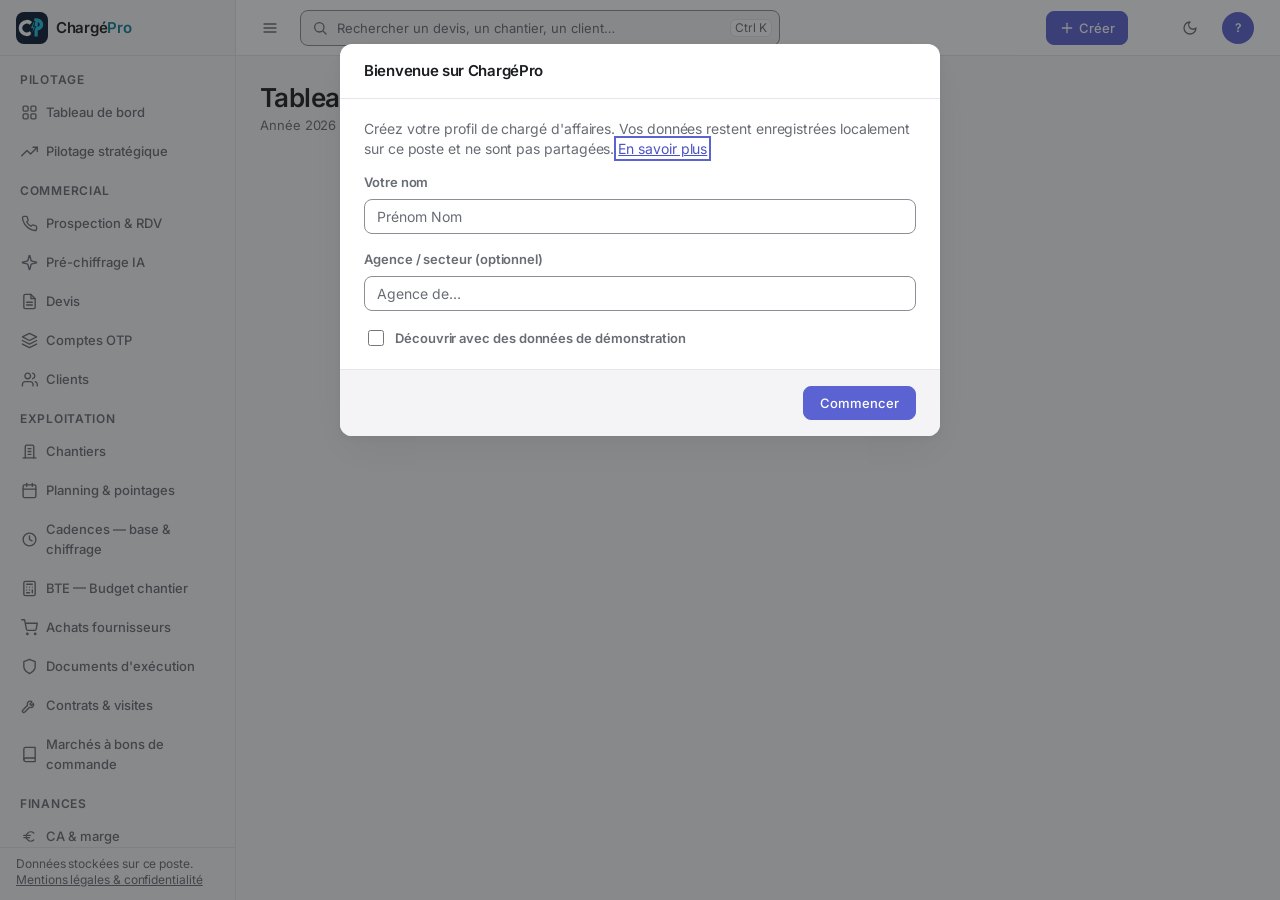
==== commit 680aca0d: "Refonte de l'IA : passerelle serveur multi-fournisseurs et pré-chiffrage après rendez-vous - api/ia." ====
--- a/index.html
+++ b/index.html
@@ -893,12 +893,7 @@
 /* ==========================================================================
    Mode carte — l'agence en vue isométrique (voir jeu.js)
    ========================================================================== */
-#jeu-fab{display:none;position:fixed;right:20px;bottom:20px;z-index:55;align-items:center;gap:var(--sp-2);height:44px;padding:0 var(--sp-4);
-  border:0;border-radius:var(--r-pill);background:var(--accent);color:var(--on-accent);font:var(--fw-semibold) var(--text-md)/1 var(--font);box-shadow:var(--shadow-lg)}
-#jeu-fab:hover{background:var(--accent-strong)}
-#jeu-fab:active{transform:scale(.97)}
-html[data-game="on"] #jeu-fab{display:inline-flex}
-html.jeu-ouvert #jeu-fab{display:none}
+/* L'ancien bouton flottant « Carte » est devenu l'Assistant (.chat-fab) */
 html.jeu-ouvert,html.jeu-ouvert body{overflow:hidden}
 #jeu-root{position:fixed;inset:0;z-index:58;background:#e9dfcd;color:var(--text);font-family:var(--font);
   -webkit-user-select:none;user-select:none;animation:jx-entree .45s var(--ease-out) both}
@@ -1417,13 +1412,26 @@
 .ai-skel i:nth-child(3){width:86%}.ai-skel i:nth-child(4){width:58%}
 @keyframes ai-pulse{50%{opacity:.45}}
 @media (prefers-reduced-motion: reduce){.ai-skel i{animation:none}}
-.ai-prog{padding:var(--sp-2) 0}
-.ai-prog-t{display:flex;justify-content:space-between;gap:var(--sp-3);margin:0 0 var(--sp-2);font-size:var(--text-md);line-height:var(--lh-md)}
-.ai-prog-t span{color:var(--muted);font-variant-numeric:tabular-nums}
-.ai-prog-n{margin:var(--sp-2) 0 0;font-size:var(--text-xs);line-height:var(--lh-xs);color:var(--muted)}
-#set-ia-body .set-seg{flex-wrap:wrap}
-#set-ia-local-model{width:auto;min-width:0;flex:1 1 260px;max-width:360px}
-@media (max-width:640px){#set-ia-local-model{max-width:none;width:100%;flex-basis:100%}}
+.pc-note{margin:0 0 var(--sp-4);padding:var(--sp-3) var(--sp-4);border:1px solid var(--border);border-radius:var(--r-8);background:var(--sunken);font-size:var(--text-md);line-height:var(--lh-md)}
+.pc-dictee{display:flex;align-items:center;gap:var(--sp-3);flex-wrap:wrap;margin-top:var(--sp-2)}
+.pc-meta{margin:0 0 var(--sp-3);color:var(--muted);font-size:var(--text-sm);line-height:var(--lh-sm)}
+.pc-tot{display:grid;grid-template-columns:repeat(4,minmax(0,1fr));gap:var(--sp-3);margin:var(--sp-4) 0}
+.pc-tot>div{padding:var(--sp-3);border:1px solid var(--border);border-radius:var(--r-8);background:var(--surface);min-width:0}
+.pc-tot dt{font-size:var(--text-xs);line-height:var(--lh-xs);color:var(--muted)}
+.pc-tot dd{margin:var(--sp-1) 0 0;font-weight:var(--fw-semibold);font-variant-numeric:tabular-nums}
+.pc-tot dd .pc-in{width:100%}
+.pc-in{width:96px;text-align:right;font-variant-numeric:tabular-nums}
+.pc-table{box-shadow:none;margin-bottom:var(--sp-2)}
+.pc-table td{vertical-align:top}
+.pc-table td:first-child,.pc-hist td:nth-child(2){white-space:normal;min-width:160px}
+.pc-page .fp-section{min-width:0}
+.pc-motif{font-size:var(--text-xs);line-height:var(--lh-xs);color:var(--muted);margin-top:2px}
+.pc-motif.neg{color:var(--red)}
+.pc-h3{font-size:var(--text-md);line-height:var(--lh-md);font-weight:var(--fw-semibold);margin:var(--sp-5) 0 var(--sp-2)}
+.pc-list{margin:0;padding-left:var(--sp-5)}
+.pc-list li{margin-bottom:var(--sp-1)}
+.pc-actions{margin-top:var(--sp-5)}
+@media (max-width:640px){.pc-tot{grid-template-columns:repeat(2,minmax(0,1fr))}.pc-in{width:72px}}
 .pia{margin-bottom:var(--gap)}
 .pia-intro{margin:0 0 var(--sp-3);color:var(--muted)}
 .pia-form{display:grid;grid-template-columns:minmax(0,240px) minmax(0,1fr) auto;gap:var(--sp-3) var(--sp-4);align-items:start}
@@ -1452,6 +1460,58 @@
 .pia [hidden]{display:none!important}
 @media (max-width:820px){.pia-form{grid-template-columns:minmax(0,1fr)}.pia-btns{padding-top:0}}
 @media (max-width:520px){.pia-suite-row{flex-direction:column}}
+/* Assistant (chatbot) — bouton flottant et panneau */
+.chat-fab{position:fixed;right:20px;bottom:20px;z-index:55;display:inline-flex;align-items:center;gap:var(--sp-2);height:44px;padding:0 var(--sp-4);border:0;border-radius:var(--r-pill);
+  background:var(--accent);color:var(--on-accent);font:var(--fw-semibold) var(--text-md)/1 var(--font);box-shadow:var(--shadow-lg);cursor:pointer}
+.chat-fab .ic{width:18px;height:18px}
+.chat-fab:hover{background:var(--accent-strong)}
+.chat-fab:active{transform:scale(.97)}
+.chat-fab:focus-visible{outline:2px solid var(--focus);outline-offset:2px}
+.chat-fab[hidden],html.jeu-ouvert .chat-fab,html.jeu-ouvert .chat-panel{display:none!important}
+html.chat-fab-on #toast-root{bottom:76px}
+.chat-panel{position:fixed;right:20px;bottom:20px;z-index:60;width:400px;max-width:calc(100vw - 40px);height:min(640px,calc(100vh - 96px));display:flex;flex-direction:column;
+  background:var(--surface);border:1px solid var(--border-strong);border-radius:var(--r-12);box-shadow:var(--shadow-lg);overflow:hidden}
+.chat-panel[hidden]{display:none}
+.chat-head{display:flex;align-items:center;gap:var(--sp-2);padding:var(--sp-2) var(--sp-2) var(--sp-2) var(--sp-4);border-bottom:1px solid var(--border);min-height:56px}
+.chat-ic{color:var(--accent-strong);display:inline-flex}
+.chat-ic .ic{width:18px;height:18px}
+.chat-ttl{flex:1;min-width:0}
+.chat-ttl h2{font-size:var(--text-md);line-height:var(--lh-md);font-weight:var(--fw-semibold);margin:0}
+.chat-ttl span{display:block;font-size:var(--text-xs);line-height:var(--lh-xs);color:var(--muted);white-space:nowrap;overflow:hidden;text-overflow:ellipsis}
+.chat-log{flex:1;overflow-y:auto;padding:var(--sp-4);display:flex;flex-direction:column;gap:var(--sp-3);overscroll-behavior:contain}
+.chat-msg{max-width:92%;font-size:var(--text-md);line-height:var(--lh-md);overflow-wrap:anywhere}
+.chat-msg.moi{align-self:flex-end;background:var(--accent-bg);color:var(--text);padding:var(--sp-2) var(--sp-3);border-radius:var(--r-12) var(--r-12) var(--r-6) var(--r-12)}
+.chat-msg.moi p{margin:0}
+.chat-msg.ia{align-self:flex-start}
+.chat-msg.ia>:last-child{margin-bottom:0}
+.chat-msg .ai-err{margin-bottom:var(--sp-2)}
+.chat-lien{color:var(--accent-strong);font-weight:var(--fw-medium);text-decoration:underline;text-underline-offset:2px}
+.chat-vide{color:var(--muted)}
+.chat-vide p{margin:0 0 var(--sp-3)}
+.chat-vide b{color:var(--text);font-weight:var(--fw-semibold)}
+.chat-sugg{display:flex;flex-direction:column;gap:var(--sp-2);align-items:flex-start}
+.chat-chip{border:1px solid var(--border);background:var(--surface);color:var(--text);border-radius:var(--r-8);padding:var(--sp-2) var(--sp-3);text-align:left;font:inherit;
+  font-size:var(--text-sm);line-height:var(--lh-sm);min-height:36px;cursor:pointer;transition:background .1s}
+.chat-chip:hover{background:var(--hover)}
+.chat-chip:focus-visible{outline:2px solid var(--focus);outline-offset:2px}
+.chat-form{border-top:1px solid var(--border);padding:var(--sp-3) var(--sp-4)}
+.chat-lbl{display:block;font-size:var(--text-xs);line-height:var(--lh-xs);font-weight:var(--fw-semibold);color:var(--muted);margin-bottom:var(--sp-1)}
+.chat-row{display:flex;gap:var(--sp-2);align-items:flex-end}
+.chat-row textarea{flex:1;min-width:0;resize:none;height:38px;min-height:38px;max-height:132px;padding:var(--sp-2) var(--sp-3);border:1px solid var(--border-strong);border-radius:var(--r-8);
+  background:var(--surface);color:var(--text);font:inherit;line-height:var(--lh-md)}
+.chat-row textarea:focus{outline:0;border-color:var(--accent-strong);box-shadow:0 0 0 3px color-mix(in srgb,var(--accent-strong) 22%,transparent)}
+.chat-row [hidden]{display:none!important}
+.chat-aide{margin:var(--sp-1) 0 0;font-size:var(--text-xs);line-height:var(--lh-xs);color:var(--muted)}
+.chat-dots{display:inline-flex;gap:4px;padding:var(--sp-2) 0}
+.chat-dots i{width:6px;height:6px;border-radius:50%;background:var(--muted);animation:ai-pulse 1.2s ease-in-out infinite}
+.chat-dots i:nth-of-type(2){animation-delay:.2s}.chat-dots i:nth-of-type(3){animation-delay:.4s}
+@media (prefers-reduced-motion: reduce){.chat-dots i{animation:none}}
+@media (max-width:640px){
+  .chat-fab{right:16px;bottom:16px;width:52px;height:52px;padding:0;justify-content:center}
+  .chat-fab span{position:absolute;width:1px;height:1px;overflow:hidden;clip:rect(0 0 0 0);white-space:nowrap}
+  .chat-panel{inset:0;width:auto;max-width:none;height:auto;border:0;border-radius:0;z-index:95}
+  html.chat-fab-on #toast-root{bottom:80px}
+}
 .ai-err{display:flex;align-items:flex-start;gap:var(--sp-2);padding:var(--sp-3) var(--sp-4);margin-bottom:var(--sp-3);border:1px solid var(--red-line);border-radius:var(--r-8);background:var(--red-bg);color:var(--text);font-size:var(--text-md);line-height:var(--lh-md)}
 .ai-err .ic{flex:none;width:18px;height:18px;margin-top:1px;color:var(--red)}
 .ia-key .input,#set-ia-model{width:auto;min-width:0;flex:1 1 220px;max-width:320px}
@@ -1712,6 +1772,10 @@
   mail: '<rect x="2" y="4" width="20" height="16" rx="2"/><path d="m22 7-8.97 5.7a1.94 1.94 0 0 1-2.06 0L2 7"/>',
   refresh: '<path d="M3 12a9 9 0 1 0 9-9 9.75 9.75 0 0 0-6.74 2.74L3 8"/><path d="M3 3v5h5"/>',
   stop: '<rect x="6" y="6" width="12" height="12" rx="2"/>',
+  chat: '<path d="M21 15a2 2 0 0 1-2 2H7l-4 4V5a2 2 0 0 1 2-2h14a2 2 0 0 1 2 2z"/>',
+  send: '<path d="m22 2-7 20-4-9-9-4Z"/><path d="M22 2 11 13"/>',
+  map: '<polygon points="1 6 1 22 8 18 16 22 23 18 23 2 16 6 8 2 1 6"/><line x1="8" y1="2" x2="8" y2="18"/><line x1="16" y1="6" x2="16" y2="22"/>',
+  mic: '<path d="M12 2a3 3 0 0 0-3 3v7a3 3 0 0 0 6 0V5a3 3 0 0 0-3-3z"/><path d="M19 10v2a7 7 0 0 1-14 0v-2"/><line x1="12" y1="19" x2="12" y2="22"/>',
   copy: '<rect x="9" y="9" width="12" height="12" rx="2"/><path d="M5 15H4a2 2 0 0 1-2-2V4a2 2 0 0 1 2-2h9a2 2 0 0 1 2 2v1"/>',
   folder: '<path d="M3 7a2 2 0 0 1 2-2h4l2 2h8a2 2 0 0 1 2 2v8a2 2 0 0 1-2 2H5a2 2 0 0 1-2-2z"/>',
   grip: '<circle cx="9" cy="6" r="1"/><circle cx="15" cy="6" r="1"/><circle cx="9" cy="12" r="1"/><circle cx="15" cy="12" r="1"/><circle cx="9" cy="18" r="1"/><circle cx="15" cy="18" r="1"/>',
@@ -1763,7 +1827,7 @@
   normalize(d) {
     d = d || {};
     d.objectifs = Object.assign({}, OBJECTIFS_DEFAUT, d.objectifs || {});
-    ['clients', 'chantiers', 'devis', 'ca', 'bte', 'prospection', 'factures', 'contrats', 'visites', 'equipes', 'pointages', 'commandes', 'dossiers', 'marches', 'bcs'].forEach(k => { if (!Array.isArray(d[k])) d[k] = []; });
+    ['clients', 'chantiers', 'devis', 'ca', 'bte', 'prospection', 'factures', 'contrats', 'visites', 'equipes', 'pointages', 'commandes', 'dossiers', 'marches', 'bcs', 'prechiffrages'].forEach(k => { if (!Array.isArray(d[k])) d[k] = []; });
     d.marches.forEach(x => { if (!Array.isArray(x.bpu)) x.bpu = []; });
     d.bcs.forEach(x => { if (!Array.isArray(x.lignes)) x.lignes = []; });
     d.devis.forEach(x => { if (x.otp === undefined) x.otp = ''; if (x.clientId === undefined) x.clientId = ''; if (x.derniereRelance === undefined) x.derniereRelance = ''; if (x.nbRelances === undefined) x.nbRelances = 0; if (x.horsComptes === undefined) x.horsComptes = false; });
@@ -2243,6 +2307,7 @@
   { route: 'pilotage', ico: 'trend', label: 'Pilotage stratégique', render: renderPilotage },
   { group: 'Commercial' },
   { route: 'prospection', ico: 'phone', label: 'Prospection & RDV', render: renderProspection },
+  { route: 'prechiffrage', ico: 'sparkle', label: 'Pré-chiffrage IA', render: v => renderPrechiffrage(v) },
   { route: 'devis', ico: 'file', label: 'Devis', render: renderDevis },
   { route: 'otps', ico: 'layers', label: 'Comptes OTP', render: renderOtps },
   { route: 'clients', ico: 'users', label: 'Clients', render: renderClients },
@@ -2287,8 +2352,7 @@
 /* Compteurs du menu (recalculés à chaque écran et après chaque enregistrement) :
    Devis en cours + relances en retard (rouge), Chantiers en cours, Prospection à traiter (ambre),
    point rouge sur « CA & marge » si la marge de l'année est sous la cible, Assistant IA à configurer. */
-const AI_KEY_STORAGE = 'chargepro.ai.key'; // clé IA (lot 6) : clé dédiée, hors export du profil
-const aiConfigured = () => AI.pret(); // IA locale choisie, ou fournisseur courant muni d'une clé (voir « Assistant IA »)
+const aiConfigured = () => IA.pret(); // passerelle /api/ia joignable, au moins une clé côté serveur, code d'accès valide
 function navStats() {
   const t = todayISO(), d = DB.data || {}, o = d.objectifs || {}, yr = new Date().getFullYear();
   const devis = d.devis || [], ch = d.chantiers || [], pr = d.prospection || [];
@@ -2367,6 +2431,7 @@
   if (!form) formReturn = null;
   updateNavMeta();
   closeTopPopovers();
+  chatMaj();
   if (window.CPJeu && CPJeu.ouverte) CPJeu.rafraichir(); // données rechargées pendant que la carte est affichée
 }
 
@@ -3322,7 +3387,7 @@
   if (!aiConfigured()) return `<div class="card card-pad pia" aria-labelledby="pia-t">${head}
     <p class="pia-intro">Faites analyser votre pilotage par l'IA : diagnostic de direction, scénarios de fin d'année, marge par chantier, trésorerie, plan d'action à 30 jours.</p>
     <button type="button" class="btn" id="pia-config">${icon('settings')} Configurer l'IA</button></div>`;
-  const c = AI.cfg(), pv = AI_PROVIDERS[c.provider], st = PIA[k.yr] || {};
+  const st = PIA[k.yr] || {};
   return `<div class="card card-pad pia" aria-labelledby="pia-t">${head}
     <form class="pia-form" novalidate>
       <div class="field"><label for="pia-angle">Angle d'analyse</label>
@@ -3332,8 +3397,7 @@
       <div class="pia-btns"><button type="submit" class="btn primary" id="pia-go">${icon('sparkle')} Analyser ${k.yr}</button>
         <button type="button" class="btn" id="pia-stop" hidden>${icon('stop')} Arrêter l'analyse</button></div>
     </form>
-    <p class="pia-note">${pv.local ? 'IA locale : l\'analyse est faite sur ce poste, aucune donnée n\'est envoyée. Version courte du dossier (capacité limitée du modèle).'
-      : `Envoyé à ${esc(pv.court)} (${esc(c.modele)}) : les chiffres de cette page, avec les noms des clients, chantiers, devis et factures cités.`}</p>
+    <p class="pia-note">Envoyé à ${esc(IA.libelle())} via le serveur du site : les chiffres de cette page, avec les noms des clients, chantiers, devis et factures cités.</p>
     <div id="pia-out" class="pia-out"></div></div>`;
 }
 function bindPilotageIA(v, k) {
@@ -3342,7 +3406,7 @@
   const form = $('.pia-form', carte), angle = $('#pia-angle', carte), q = $('#pia-q', carte), goBtn = $('#pia-go', carte), stop = $('#pia-stop', carte), out = $('#pia-out', carte);
   const st = PIA[k.yr] = PIA[k.yr] || { angle: angle.value, fils: [] };
   let ctrl = null;
-  const local = () => !!AI_PROVIDERS[AI.cfg().provider].local;
+  const local = () => false;
   const fil = () => st.fils.map((f, i) => `<article class="pia-res" ${i ? '' : 'aria-labelledby="pia-res-t0"'}>
       ${i ? `<p class="pia-qq"><span>Question</span> ${esc(f.q)}</p>` : `<p class="pia-meta" id="pia-res-t0">${esc(PIA_ANGLES[st.angle].label)} · ${k.yr}${f.q ? ' · ' + esc(f.q) : ''} · ${esc(f.four)} · ${esc(f.quand)}</p>`}
       <div class="pia-txt">${piaRendu(f.txt)}</div></article>`).join('');
@@ -3377,19 +3441,10 @@
     }
     const z = zoneAttente();
     z.innerHTML = `<div class="ai-skel" role="status"><span class="sr-only">Analyse en cours</span><i></i><i></i><i></i><i></i></div>`;
-    let prog = null;
-    const onProgress = r => {
-      if (!z.isConnected) return; const p = Math.round((r && r.progress || 0) * 100);
-      if (p >= 100) { if (prog) { prog = null; z.innerHTML = `<div class="ai-skel" role="status"><span class="sr-only">Analyse en cours</span><i></i><i></i><i></i><i></i></div>`; } return; }
-      if (!prog) { z.innerHTML = `<div class="ai-prog"><p class="ai-prog-t"><b>Préparation de l'IA locale</b> <span data-pc>0 %</span></p><div class="wz-prog" aria-hidden="true"><i data-bar style="width:0"></i></div>
-        <p class="ai-prog-n">Premier usage : le modèle se télécharge une seule fois, puis reste sur ce poste.</p></div>`; prog = { pc: $('[data-pc]', z), bar: $('[data-bar]', z) }; }
-      prog.pc.textContent = p + ' %'; prog.bar.style.width = p + '%';
-    };
     ctrl = new AbortController(); busy(true);
     try {
-      const txt = await aiComplete({ system: PIA_SYSTEME, prompt, signal: ctrl.signal, onProgress });
-      const c = AI.cfg();
-      st.fils.push({ q: suite || q.value.trim(), txt, four: AI_PROVIDERS[c.provider].local ? 'IA locale' : AI_PROVIDERS[c.provider].court, quand: new Date().toLocaleTimeString('fr-FR', { hour: '2-digit', minute: '2-digit' }) });
+      const txt = await aiComplete({ system: PIA_SYSTEME, prompt, signal: ctrl.signal });
+      st.fils.push({ q: suite || q.value.trim(), txt, four: IA.dernier ? IA.dernier.nom : 'IA', quand: new Date().toLocaleTimeString('fr-FR', { hour: '2-digit', minute: '2-digit' }) });
       if (!carte.isConnected) return;
       afficher();
       const derniers = $$('.pia-res', out); const d = derniers[derniers.length - 1];
@@ -3409,6 +3464,204 @@
   form.onsubmit = e => { e.preventDefault(); lancer(null); };
   stop.onclick = () => { if (ctrl) ctrl.abort(); goBtn.focus(); };
   afficher();
+}
+
+/* ---------- Assistant (chatbot) — bouton flottant en bas à droite ----------
+   Répond aux questions sur les données du profil (devis, chantiers, factures, clients, prospection,
+   commandes, agenda, tâches, pilotage) et aux questions générales du métier. Il ne modifie rien :
+   il indique où agir dans ChargéPro. Les références citées (devis, factures) deviennent des liens.
+   Conversation gardée pour l'onglet (sessionStorage), par profil. */
+const CHAT = { msgs: [], ctrl: null, ouvert: false, retour: null, profil: null };
+const chatCle = () => 'chargepro.chat.' + (DB.meta && DB.meta.currentId || '');
+function chatCharger() {
+  if (CHAT.profil === (DB.meta && DB.meta.currentId)) return;
+  CHAT.profil = DB.meta && DB.meta.currentId; CHAT.msgs = [];
+  try { const r = JSON.parse(sessionStorage.getItem(chatCle())); if (Array.isArray(r)) CHAT.msgs = r.filter(m => m && m.content && (m.role === 'user' || m.role === 'assistant')); } catch {}
+}
+function chatGarder() { try { sessionStorage.setItem(chatCle(), JSON.stringify(CHAT.msgs.slice(-40))); } catch {} }
+
+const CHAT_SUGGESTIONS = ['Quels devis dois-je relancer cette semaine ?', 'Combien me reste-t-il à facturer ?', 'Quelles factures sont en retard de paiement ?', 'Qu\'ai-je à l\'agenda cette semaine ?'];
+function chatSysteme(compact) {
+  const p = DB.currentProfile();
+  return `Tu es l'Assistant intégré à ChargéPro, l'outil d'un chargé d'affaires en étanchéité et couverture (BTP, France)${p && p.nom ? ', ' + p.nom : ''}.
+Tu réponds à ses questions sur ses propres données (fournies plus bas) et à des questions générales du métier : technique d'étanchéité, réglementation, rédaction, calculs.
+Règles :
+- Sur ses données : réponds uniquement à partir des données fournies. Si l'information n'y figure pas, dis-le simplement et indique où la saisir dans ChargéPro.
+- Cite les références exactes : numéro de devis et numéro de facture (ils deviennent des liens cliquables), OTP des chantiers.
+- Tu ne peux rien modifier. Pour une action (créer, relancer, facturer), indique le menu de ChargéPro où la faire. Menus : ${NAV.filter(n => n.route).map(n => n.label).join(', ')}.
+- Réponses courtes et directes (3 à 8 lignes) sauf si on te demande le détail. Français professionnel, sans formule creuse, sans point d'exclamation, sans emoji.
+- Format : listes avec « - », gras **…** pour les montants ou noms clés. Pas de tableau.
+
+Données du profil :
+
+${chatContexte(compact)}`;
+}
+function chatContexte(compact) {
+  const d = DB.data, t = todayISO(), e = x => eur(+x || 0), lim = (a, n) => a.slice(0, compact ? Math.min(n, 5) : n);
+  const L = [`Aujourd'hui : ${fmtDate(t)} (${['dimanche', 'lundi', 'mardi', 'mercredi', 'jeudi', 'vendredi', 'samedi'][new Date().getDay()]})`];
+  L.push(pilotageDossier(pilotageCalc(new Date().getFullYear()), compact));
+  const devis = d.devis.slice().sort((a, b) => (b.dateDemande || '').localeCompare(a.dateDemande || ''));
+  if (compact) {
+    const att = devis.filter(x => ['envoye', 'relance', 'attente'].includes(x.statut));
+    if (att.length) L.push('## Devis à suivre\n' + lim(att, 5).map(x => `- ${x.ref} ${x.objet || ''} — ${clientNom(x.clientId)} : ${e(x.montantHT)}, ${STATUTS_DEVIS[x.statut] || x.statut}${x.relance ? ', relance le ' + fmtDate(x.relance) : ''}`).join('\n'));
+  } else {
+    L.push('## Clients\n' + lim(d.clients, 150).map(c => `- ${c.nom}${c.type ? ' (' + c.type + ')' : ''} : ${[c.contact, c.tel, c.email, c.adresse].filter(Boolean).join(', ')}${c.notes ? ' — ' + c.notes : ''}`).join('\n'));
+    L.push('## Devis\n' + lim(devis, 200).map(x => `- ${x.ref} ${x.objet || ''} — ${clientNom(x.clientId)} : ${e(x.montantHT)}, ${STATUTS_DEVIS[x.statut] || x.statut}, demandé le ${x.dateDemande ? fmtDate(x.dateDemande) : '?'}${x.dateEnvoi ? ', envoyé le ' + fmtDate(x.dateEnvoi) : ''}${x.nbRelances ? ', ' + x.nbRelances + ' relance(s)' : ''}${x.relance ? ', prochaine relance le ' + fmtDate(x.relance) : ''}${x.otp ? ', OTP ' + x.otp : ''}`).join('\n'));
+    L.push('## Chantiers\n' + lim(d.chantiers, 150).map(c => { const pl = chantierPlanning(c);
+      return `- ${c.otp ? c.otp + ' ' : ''}${c.nom} — ${clientNom(c.clientId)} : ${STATUTS_CHANTIER[c.statut] || c.statut}, ${e(c.montantHT)}${c.adresse ? ', ' + c.adresse : ''}${pl ? `, planning du ${fmtDate(pl.debut)} au ${fmtDate(pl.fin)} (${fmtHeures(pl.heures)} pointées)` : ''}${c.notes ? ' — ' + c.notes : ''}${prepaNotes(c).length ? ' — dernière note : ' + prepaNotes(c)[0].texte.slice(0, 160) : ''}`; }).join('\n'));
+    L.push('## Factures\n' + lim(d.factures.slice().sort((a, b) => (b.dateEmission || b.dateFG || '').localeCompare(a.dateEmission || a.dateFG || '')), 200).map(f => { const ech = factureEcheance(f), fl = factureFlags(f);
+      return `- ${f.num || 'sans numéro'} ${f.objet || ''} — ${f.client || clientNom(f.clientId)} : ${e(f.montantHT)}, ${STATUTS_FACT[f.statut] || f.statut}${f.dateEmission ? ', émise le ' + fmtDate(f.dateEmission) : ''}${ech ? ', échéance ' + fmtDate(ech) : ''}${f.datePaiement ? ', payée le ' + fmtDate(f.datePaiement) : ''}${fl.retardPaiement ? ' (en retard)' : ''}${fl.retardEmission ? ' (émission hors délai)' : ''}`; }).join('\n'));
+    if (d.prospection.length) L.push('## Prospection\n' + lim(d.prospection, 100).map(x => `- ${x.nom}${x.ville ? ' (' + x.ville + ')' : ''} : ${x.objet || ''}, ${STATUTS_PROSP[x.statut] || x.statut}, potentiel ${e(x.potentiel)}${x.prochaine ? ', prochaine action le ' + fmtDate(x.prochaine) : ''}${x.note ? ' — ' + x.note : ''}`).join('\n'));
+    if (d.commandes.length) L.push('## Commandes fournisseurs\n' + lim(d.commandes.slice().sort((a, b) => (b.date || '').localeCompare(a.date || '')), 100).map(c => `- ${c.num || 'sans n°'} ${c.fournisseur || ''} ${c.objet || ''} (OTP ${c.otp || '?'}) : ${e(c.montantHT)}, ${c.statut || ''}${c.dateReception ? ', reçue le ' + fmtDate(c.dateReception) : ''}`).join('\n'));
+    const bcs = d.bcs.filter(b => b.statut !== 'facture');
+    if (bcs.length) L.push('## Bons de commande (marchés) non facturés\n' + lim(bcs, 60).map(b => `- ${b.num} ${b.nature || ''} — ${b.residence || ''} ${b.logement || ''} : ${b.statut}${b.dateLimite ? ', date limite ' + fmtDate(b.dateLimite) : ''}${b.dateIntervention ? ', intervention le ' + fmtDate(b.dateIntervention) : ''}`).join('\n'));
+  }
+  const fin = addDays(t, compact ? 7 : 30);
+  const ag = d.agenda.filter(a => a.dateDebut && (a.dateFin || a.dateDebut) >= t && a.dateDebut <= fin).sort((a, b) => (a.dateDebut + (a.heureDebut || '')).localeCompare(b.dateDebut + (b.heureDebut || '')));
+  if (ag.length) L.push(`## Agenda (${compact ? '7' : '30'} prochains jours)\n` + lim(ag, 60).map(a => `- ${fmtDate(a.dateDebut)}${a.heureDebut ? ' ' + a.heureDebut : ''}${a.dateFin && a.dateFin !== a.dateDebut ? ' au ' + fmtDate(a.dateFin) : ''} : ${a.title || ''}${a.otp ? ' (OTP ' + a.otp + ')' : ''}`).join('\n'));
+  const todos = d.todos.filter(x => x.kind !== 'dossier' && !x.done);
+  if (todos.length) L.push('## Tâches à faire\n' + lim(todos, 60).map(x => `- ${x.text}${x.due ? ' (pour le ' + fmtDate(x.due) + ')' : ''}`).join('\n'));
+  return L.join('\n\n');
+}
+/* Références connues → liens vers la fiche (devis, factures) */
+function chatLiens(html) {
+  const refs = [];
+  DB.data.devis.forEach(x => { if (x.ref && x.ref.length >= 4) refs.push([x.ref, 'devis/' + x.id]); });
+  DB.data.factures.forEach(x => { if (x.num && x.num.length >= 4) refs.push([x.num, 'factures/' + x.id]); });
+  if (!refs.length) return html;
+  refs.sort((a, b) => b[0].length - a[0].length);
+  const map = new Map(refs.map(([r, h]) => [esc(r), h]));
+  const re = new RegExp('(?<![\\w-])(' + [...map.keys()].map(r => r.replace(/[.*+?^${}()|[\]\\]/g, '\\$&')).join('|') + ')(?![\\w-])', 'g');
+  return html.split(/(<[^>]+>)/).map(part => part.startsWith('<') ? part : part.replace(re, m => `<a class="chat-lien" href="#${esc(map.get(m))}">${m}</a>`)).join('');
+}
+
+function initChat() {
+  if ($('#chat-fab')) return;
+  const fab = document.createElement('button');
+  fab.id = 'chat-fab'; fab.type = 'button'; fab.className = 'chat-fab';
+  fab.setAttribute('aria-haspopup', 'dialog'); fab.setAttribute('aria-expanded', 'false'); fab.setAttribute('aria-controls', 'chat-panel');
+  fab.innerHTML = `${icon('chat')}<span>Assistant</span>`;
+  fab.onclick = () => chatOuvrir();
+  const pan = document.createElement('section');
+  pan.id = 'chat-panel'; pan.className = 'chat-panel'; pan.hidden = true;
+  pan.setAttribute('role', 'dialog'); pan.setAttribute('aria-labelledby', 'chat-t');
+  document.body.append(fab, pan);
+  pan.addEventListener('keydown', e => {
+    if (e.key === 'Escape' && !e.defaultPrevented) { e.preventDefault(); chatFermer(true); return; }
+    if (window.matchMedia('(max-width: 640px)').matches) trapTab(pan, e); // plein écran sur téléphone : le focus reste dans l'Assistant
+  });
+  chatMaj();
+}
+/* Visibilité du bouton : un profil, pas de formulaire en cours (barre Enregistrer en bas), pas la vue carte */
+function chatMaj() {
+  const fab = $('#chat-fab'); if (!fab) { initChat(); return; } // créé à la première navigation
+  const visible = !!(DB.currentProfile && DB.currentProfile()) && !(typeof currentHash === 'string' && currentHash.includes('/'));
+  document.documentElement.classList.toggle('chat-fab-on', visible && !CHAT.ouvert);
+  fab.hidden = !visible || CHAT.ouvert;
+  if (!visible && CHAT.ouvert) chatFermer(false);
+}
+function chatOuvrir() {
+  chatCharger();
+  CHAT.ouvert = true; CHAT.retour = document.activeElement;
+  const pan = $('#chat-panel'); pan.hidden = false;
+  $('#chat-fab').setAttribute('aria-expanded', 'true');
+  chatRendre(); chatMaj();
+  const i = $('#chat-in', pan); (i || $('.chat-head button', pan)).focus();
+}
+function chatFermer(refocus) {
+  if (CHAT.ctrl) CHAT.ctrl.abort();
+  CHAT.ouvert = false;
+  const pan = $('#chat-panel'); if (pan) { pan.hidden = true; pan.innerHTML = ''; }
+  const fab = $('#chat-fab'); if (fab) fab.setAttribute('aria-expanded', 'false');
+  chatMaj();
+  if (refocus && fab && !fab.hidden) fab.focus();
+}
+function chatRendre() {
+  const pan = $('#chat-panel'); if (!pan) return;
+  const pret = aiConfigured();
+  const carte = window.CPJeu && CPJeu.actif;
+  pan.innerHTML = `<header class="chat-head">
+      <span class="chat-ic">${icon('sparkle')}</span><div class="chat-ttl"><h2 id="chat-t">Assistant</h2><span>${pret ? esc(IA.libelle()) : 'IA à configurer'}</span></div>
+      ${carte ? `<button type="button" class="btn ghost icon" data-chat-carte aria-label="Revenir à la carte de l'agence" data-tip="Revenir à la carte de l'agence">${icon('map')}</button>` : ''}
+      ${CHAT.msgs.length ? `<button type="button" class="btn ghost icon" data-chat-new aria-label="Nouvelle conversation" data-tip="Nouvelle conversation">${icon('refresh')}</button>` : ''}
+      <button type="button" class="btn ghost icon" data-chat-close aria-label="Fermer l'Assistant" data-tip="Fermer l'Assistant (Échap)">${icon('x')}</button></header>
+    <div class="chat-log" id="chat-log" aria-live="polite">${pret ? chatLogHTML() : `<div class="chat-vide"><p><b>Posez vos questions sur vos devis, chantiers, factures ou votre activité.</b></p>
+      <p>${esc(IA.raison())}</p>
+      <button type="button" class="btn primary" data-chat-config>${icon('settings')} Configurer l'IA</button></div>`}</div>
+    ${pret ? `<form class="chat-form" novalidate><label for="chat-in" class="chat-lbl">Votre question</label>
+      <div class="chat-row"><textarea id="chat-in" rows="1" aria-describedby="chat-aide"></textarea>
+        <button type="submit" class="btn primary icon" id="chat-send" aria-label="Envoyer la question" data-tip="Envoyer (Entrée)">${icon('send')}</button>
+        <button type="button" class="btn icon" id="chat-stop" aria-label="Arrêter la réponse" data-tip="Arrêter la réponse" hidden>${icon('stop')}</button></div>
+      <p class="chat-aide" id="chat-aide">Entrée pour envoyer, Maj+Entrée pour aller à la ligne. Vos données sont envoyées à l'IA via le serveur du site pour répondre.</p></form>` : ''}`;
+  $('[data-chat-close]', pan).onclick = () => chatFermer(true);
+  const cb = $('[data-chat-carte]', pan); if (cb) cb.onclick = () => { chatFermer(false); CPJeu.allerCarte(); };
+  const nb = $('[data-chat-new]', pan); if (nb) nb.onclick = () => { const avant = CHAT.msgs; CHAT.msgs = []; chatGarder(); chatRendre(); $('#chat-in').focus();
+    toast('Conversation effacée', 'ok', { action: { label: 'Annuler', run: () => { CHAT.msgs = avant; chatGarder(); if (CHAT.ouvert) chatRendre(); } } }); };
+  const cf = $('[data-chat-config]', pan); if (cf) cf.onclick = () => { chatFermer(false); allerReglagesIA(); };
+  $$('[data-chat-sugg]', pan).forEach(b => b.onclick = () => chatEnvoyer(b.textContent));
+  chatLiensBind(pan);
+  const form = $('.chat-form', pan); if (!form) return;
+  const ta = $('#chat-in', pan);
+  const grandir = () => { ta.style.height = 'auto'; ta.style.height = Math.min(ta.scrollHeight, 132) + 'px'; };
+  ta.addEventListener('input', grandir);
+  ta.addEventListener('keydown', e => { if (e.key === 'Enter' && !e.shiftKey && !e.isComposing) { e.preventDefault(); form.requestSubmit(); } });
+  form.onsubmit = e => { e.preventDefault(); const q = ta.value.trim(); if (!q || CHAT.ctrl) return; chatEnvoyer(q); };
+  $('#chat-stop', pan).onclick = () => { if (CHAT.ctrl) CHAT.ctrl.abort(); };
+  chatDefiler();
+}
+function chatMsgHTML(m) {
+  return m.role === 'user' ? `<div class="chat-msg moi"><p>${esc(m.content).replace(/\n/g, '<br>')}</p></div>`
+    : `<div class="chat-msg ia pia-txt">${chatLiens(piaRendu(m.content))}</div>`;
+}
+function chatLogHTML() {
+  if (!CHAT.msgs.length) return `<div class="chat-vide"><p><b>Bonjour${DB.currentProfile() ? ' ' + esc(DB.currentProfile().nom.split(' ')[0]) : ''}.</b> Posez une question sur vos devis, chantiers, factures, clients, votre agenda, ou une question technique.</p>
+    <div class="chat-sugg">${CHAT_SUGGESTIONS.map(s => `<button type="button" class="chat-chip" data-chat-sugg>${esc(s)}</button>`).join('')}</div></div>`;
+  return CHAT.msgs.map(chatMsgHTML).join('');
+}
+function chatLiensBind(scope) {
+  $$('.chat-lien', scope).forEach(a => a.onclick = () => { if (window.matchMedia('(max-width: 640px)').matches) chatFermer(false); });
+}
+function chatDefiler() { const l = $('#chat-log'); if (l) l.scrollTop = l.scrollHeight; }
+async function chatEnvoyer(q) {
+  const pan = $('#chat-panel'); if (!pan || CHAT.ctrl) return;
+  const local = false;
+  CHAT.msgs.push({ role: 'user', content: q }); chatGarder();
+  const log = $('#chat-log', pan), ta = $('#chat-in', pan), send = $('#chat-send', pan), stop = $('#chat-stop', pan);
+  if (!$('.chat-msg', log)) log.innerHTML = '';
+  log.insertAdjacentHTML('beforeend', chatMsgHTML(CHAT.msgs[CHAT.msgs.length - 1]));
+  const att = document.createElement('div'); att.className = 'chat-msg ia chat-att';
+  att.innerHTML = `<div class="chat-dots" role="status"><span class="sr-only">L'Assistant rédige sa réponse</span><i></i><i></i><i></i></div>`;
+  log.appendChild(att);
+  ta.value = ''; ta.style.height = 'auto';
+  send.hidden = true; stop.hidden = false; pan.setAttribute('aria-busy', 'true'); chatDefiler();
+  // Historique envoyé : toute la conversation (bornée), ou les 2 derniers échanges pour l'IA locale (contexte de 4 096 tokens)
+  const hist = CHAT.msgs.slice(local ? -5 : -30).map(m => ({ role: m.role, content: local ? String(m.content).slice(0, 900) : m.content }));
+  while (hist.length && hist[0].role !== 'user') hist.shift();
+  CHAT.ctrl = new AbortController();
+  try {
+    const txt = await aiComplete({ system: chatSysteme(local), messages: hist, signal: CHAT.ctrl.signal });
+    CHAT.msgs.push({ role: 'assistant', content: txt }); chatGarder();
+    if (!att.isConnected) return;
+    att.outerHTML = chatMsgHTML(CHAT.msgs[CHAT.msgs.length - 1]);
+  } catch (e) {
+    if (e.name === 'AbortError') { CHAT.msgs.pop(); chatGarder(); if (att.isConnected) { att.remove(); const last = $$('.chat-msg.moi', log).pop(); if (last) last.remove(); if (ta) ta.value = q; } }
+    else if (att.isConnected) {
+      CHAT.msgs.pop(); chatGarder();
+      att.className = 'chat-msg ia';
+      att.innerHTML = `<div class="ai-err" role="alert">${icon('alert')}<div>${esc(e.message || 'La réponse a échoué. Réessayez.')}</div></div>
+        ${e.cfg ? `<button type="button" class="btn small" data-chat-fix>${icon('settings')} Ouvrir les réglages de l'IA</button>` : `<button type="button" class="btn small" data-chat-retry>${icon('refresh')} Réessayer</button>`}`;
+      const fx = $('[data-chat-fix]', att); if (fx) fx.onclick = () => { chatFermer(false); allerReglagesIA(); };
+      const rt = $('[data-chat-retry]', att); if (rt) rt.onclick = () => { att.remove(); const last = $$('.chat-msg.moi', log).pop(); if (last) last.remove(); chatEnvoyer(q); };
+    }
+  } finally {
+    CHAT.ctrl = null;
+    if (CHAT.ouvert && pan.isConnected && $('#chat-send', pan)) {
+      $('#chat-send', pan).hidden = false; $('#chat-stop', pan).hidden = true; pan.removeAttribute('aria-busy');
+      if (!$('[data-chat-new]', pan) && CHAT.msgs.length) chatRendre(); // affiche « Nouvelle conversation »
+      else { chatLiensBind(pan); chatDefiler(); }
+      const i = $('#chat-in', pan); if (i && (document.activeElement === document.body || !pan.contains(document.activeElement))) i.focus();
+    }
+  }
 }
 
 /* ---------- Tableau de bord ---------- */
@@ -6227,13 +6480,14 @@
       <span class="chip">${list.length} contact(s)</span></div>
     ${list.length ? `<div class="table-wrap"><table><thead><tr><th>Date</th><th>Prospect / client</th><th>Ville</th><th>Canal</th><th>Objet</th><th class="num">Potentiel</th><th>Prochaine action</th><th>Statut</th><th></th></tr></thead>
       <tbody>${list.map(p => { const dueProch = p.prochaine && p.prochaine <= todayISO() && !['gagne', 'sans_suite'].includes(p.statut); return `<tr><td>${fmtDate(p.date)}</td><td class="t-strong">${esc(p.nom)}</td><td class="t-muted">${esc(p.ville || '—')}</td><td>${CANAUX[p.canal] || '—'}</td><td>${esc(p.objet || '—')}</td><td class="num">${p.potentiel ? eur(p.potentiel) : '—'}</td><td class="${dueProch ? 'deadline-late' : ''}">${p.prochaine ? fmtDate(p.prochaine) : '—'}</td><td>${prospBadge(p.statut)}</td>
-        <td class="actions-cell"><button class="icon-btn" data-edit="${p.id}" title="Modifier">${icon('edit')}</button><button class="icon-btn danger" data-del="${p.id}" title="Supprimer">${icon('trash')}</button></td></tr>`; }).join('')}</tbody></table></div>`
+        <td class="actions-cell"><button class="icon-btn" data-pc="${p.id}" title="Pré-chiffrer ce rendez-vous" aria-label="Pré-chiffrer le rendez-vous ${esc(p.nom)}">${icon('sparkle')}</button><button class="icon-btn" data-edit="${p.id}" title="Modifier">${icon('edit')}</button><button class="icon-btn danger" data-del="${p.id}" title="Supprimer">${icon('trash')}</button></td></tr>`; }).join('')}</tbody></table></div>`
       : emptyState('phone', 'Aucun contact', 'Objectif : 4 RDV nouveaux clients par mois.')}`;
   $('#add').onclick = () => prospForm();
   $('#q').oninput = e => { prospFilter.q = e.target.value; renderProspection(v); const i = $('#q'); i.focus(); i.setSelectionRange(i.value.length, i.value.length); };
   $('#fs').onchange = e => { prospFilter.statut = e.target.value; renderProspection(v); };
   $('#csv').onclick = () => exportXlsx('prospection', ['date', 'nom', 'ville', 'canal', 'objet', 'potentiel', 'prochaine', 'statut'], list.map(p => [p.date, p.nom, p.ville, CANAUX[p.canal], p.objet, p.potentiel, p.prochaine, STATUTS_PROSP[p.statut]]), { sheet: 'Prospection', money: ['potentiel'] });
   $$('[data-edit]', v).forEach(b => b.onclick = () => prospForm(b.dataset.edit));
+  $$('[data-pc]', v).forEach(b => b.onclick = () => pcDepuisRdv(b.dataset.pc));
   $$('[data-del]', v).forEach(b => b.onclick = () => confirmDelete('le contact', (DB.data.prospection.find(x => x.id === b.dataset.del) || {}).nom, () => { DB.data.prospection = DB.data.prospection.filter(x => x.id !== b.dataset.del); DB.save(); toast('Contact supprimé'); renderProspection(v); }));
 }
 function prospForm(id) {
@@ -7389,154 +7643,83 @@
 }
 
 
-/* ---------- Assistant IA (lot 6) ----------
-   Votre propre clé, chez le fournisseur de votre choix. La clé et le réglage restent sur ce poste
-   (localStorage, hors sauvegarde du profil). Les appels partent directement du navigateur vers le
-   fournisseur : seules les données de l'élément choisi sont envoyées. */
-const AI_CFG_STORAGE = 'chargepro.ai.cfg';
-const AI_PROVIDERS = {
-  claude: { nom: 'Claude (Anthropic)', court: 'Claude', modele: 'claude-opus-5-5', modeles: ['claude-opus-5-5', 'claude-sonnet-5-5', 'claude-haiku-5-5'], cle: 'sk-ant-…', console: 'console.anthropic.com' },
-  openai: { nom: 'OpenAI', court: 'OpenAI', modele: 'gpt-5', modeles: ['gpt-5', 'gpt-5-mini'], cle: 'sk-…', console: 'platform.openai.com' },
-  mistral: { nom: 'Mistral AI', court: 'Mistral', modele: 'mistral-large-latest', modeles: ['mistral-large-latest', 'mistral-medium-latest', 'mistral-small-latest'], cle: '', console: 'console.mistral.ai' },
-  gemini: { nom: 'Google Gemini', court: 'Gemini', modele: 'gemini-2.5-flash', modeles: ['gemini-2.5-pro', 'gemini-2.5-flash'], cle: 'AIza…', console: 'aistudio.google.com' },
-  local: { nom: 'IA locale (gratuite)', court: 'IA locale', local: true, modele: 'Qwen2.5-3B-Instruct', modeles: [] },
+/* ---------- Intelligence artificielle : client de la passerelle serveur ----------
+   Toutes les demandes passent par la fonction serveur /api/ia (dossier api/ du site).
+   Les clés des fournisseurs (Claude, OpenAI, Mistral, Gemini) sont rangées côté serveur, dans
+   les variables d'environnement Vercel : rien à saisir sur le poste, aucune clé dans le navigateur.
+   Si un fournisseur échoue, le serveur bascule automatiquement sur le suivant.
+   Seul le code d'accès éventuel (CHARGEPRO_CODE) est conservé sur ce poste. */
+const IA_URL = 'api/ia';
+const IA_CODE_STORAGE = 'chargepro.ia.code';
+/* Ancien réglage « votre clé » (navigateur) : retiré, les clés ne doivent plus rester sur le poste. */
+try { localStorage.removeItem('chargepro.ai.key'); localStorage.removeItem('chargepro.ai.cfg'); } catch { /* stockage indisponible */ }
+class AiError extends Error { constructor(msg, cfg) { super(msg); this.cfg = !!cfg; } }
+const IA = {
+  etat: null,       // { fournisseurs: [{ id, nom, modele }], codeRequis, codeOk } | { injoignable: true }
+  dernier: null,    // { nom, modele } du dernier fournisseur ayant répondu
+  _charge: null,
+  code() { try { return localStorage.getItem(IA_CODE_STORAGE) || ''; } catch { return ''; } },
+  setCode(c) { try { if (c) localStorage.setItem(IA_CODE_STORAGE, c); else localStorage.removeItem(IA_CODE_STORAGE); } catch { /* stockage indisponible */ } },
+  entetes() { const c = this.code(); return c ? { 'x-chargepro-code': c } : {}; },
+  /* État du serveur (mis en cache pour la session ; force = relire). */
+  statut(force) {
+    if (this._charge && !force) return this._charge;
+    this._charge = fetch(IA_URL, { headers: this.entetes(), cache: 'no-store' })
+      .then(r => r.ok ? r.json() : Promise.reject(r.status))
+      .then(j => ({ fournisseurs: Array.isArray(j.fournisseurs) ? j.fournisseurs : [], codeRequis: !!j.codeRequis, codeOk: j.codeOk !== false }))
+      .catch(() => ({ injoignable: true, fournisseurs: [] }))
+      .then(e => { this.etat = e; if (typeof updateNavMeta === 'function') try { updateNavMeta(); } catch { /* menu pas encore construit */ } return e; });
+    return this._charge;
+  },
+  pret() { const e = this.etat; return !!(e && e.fournisseurs.length && (!e.codeRequis || e.codeOk)); },
+  /* Libellé « Claude · claude-opus-5-5 » du fournisseur principal (ou du dernier ayant répondu). */
+  libelle() {
+    const d = this.dernier || (this.etat && this.etat.fournisseurs[0]);
+    return d ? d.nom + ' · ' + d.modele : 'IA';
+  },
+  /* Explication courte quand l'IA n'est pas prête. */
+  raison() {
+    const e = this.etat;
+    if (!e) return 'Vérification du service IA…';
+    if (e.injoignable) return 'Le service IA du site est injoignable. Il fonctionne une fois le site déployé sur Vercel (dossier api/). En local, lancez « vercel dev ».';
+    if (!e.fournisseurs.length) return 'Aucune clé d\'IA n\'est configurée sur le serveur. Ajoutez ANTHROPIC_API_KEY (ou OPENAI_API_KEY, MISTRAL_API_KEY, GEMINI_API_KEY) dans les variables d\'environnement Vercel, puis redéployez.';
+    if (e.codeRequis && !e.codeOk) return 'Le service IA est protégé par un code d\'accès. Saisissez-le dans Paramètres › Intelligence artificielle.';
+    return '';
+  },
 };
-/* IA locale : WebLLM fait tourner un modèle ouvert dans le navigateur (WebGPU). Gratuit, sans clé,
-   rien ne quitte le poste. Le modèle se télécharge une fois puis reste en cache dans le navigateur. */
-const WEBLLM_URL = 'https://cdn.jsdelivr.net/npm/@mlc-ai/web-llm@0.2.86/+esm';
-const LOCAL_MODELES = {
-  'Qwen2.5-3B-Instruct': { nom: 'Qwen 2.5 — 3B', taille: '≈ 2,5 Go', note: 'Équilibré, bon français. Recommandé.' },
-  'Qwen2.5-1.5B-Instruct': { nom: 'Qwen 2.5 — 1,5B', taille: '≈ 1,6 Go', note: 'Léger et rapide, pour un PC modeste. Textes plus simples.' },
-  'Llama-3.2-3B-Instruct': { nom: 'Llama 3.2 — 3B', taille: '≈ 2,3 Go', note: 'Alternative de même taille.' },
-  'Mistral-7B-Instruct-v0.3': { nom: 'Mistral — 7B', taille: '≈ 4,6 Go', note: 'Meilleur français, demande une carte graphique récente.' },
-};
-const LOCAL = { lib: null, engine: null, modele: '', charge: null, chargeId: '', ecoute: new Set() };
-const localErr = msg => new AiError(msg, true);
-async function localSupport() {
-  if (!window.isSecureContext || !navigator.gpu) return { ok: false, raison: 'Ce navigateur ne permet pas l\'IA locale (WebGPU absent). Utilisez Chrome ou Edge à jour, sur ordinateur, ou choisissez un autre fournisseur.' };
-  let a = null; try { a = await navigator.gpu.requestAdapter(); } catch {}
-  if (!a) return { ok: false, raison: 'Aucune carte graphique compatible n\'est disponible pour l\'IA locale sur ce poste. Mettez à jour le navigateur ou choisissez un autre fournisseur.' };
-  return { ok: true, f16: a.features.has('shader-f16') };
-}
-const localId = (base, f16) => base + (f16 ? '-q4f16_1-MLC' : '-q4f32_1-MLC');
-function localLib() {
-  if (!LOCAL.lib) LOCAL.lib = import(WEBLLM_URL).catch(() => { LOCAL.lib = null; throw new AiError('Impossible de télécharger le moteur de l\'IA locale. Vérifiez la connexion internet, puis réessayez.'); });
-  return LOCAL.lib;
-}
-async function localEngine(base) {
-  const s = await localSupport(); if (!s.ok) throw localErr(s.raison);
-  const id = localId(LOCAL_MODELES[base] ? base : AI_PROVIDERS.local.modele, s.f16), lib = await localLib();
-  if (LOCAL.engine && LOCAL.modele === id) return LOCAL.engine;
-  if (LOCAL.charge && LOCAL.chargeId === id) return LOCAL.charge;
-  LOCAL.chargeId = id;
-  LOCAL.charge = (async () => {
-    try {
-      if (LOCAL.engine) await LOCAL.engine.reload(id);
-      else LOCAL.engine = await lib.CreateMLCEngine(id, { initProgressCallback: r => LOCAL.ecoute.forEach(f => { try { f(r); } catch {} }) });
-      LOCAL.modele = id; return LOCAL.engine;
-    } catch (e) {
-      LOCAL.modele = '';
-      const m = String(e && e.message || e);
-      if (/quota/i.test(m)) throw localErr('Le navigateur manque d\'espace disque pour enregistrer le modèle. Libérez de la place ou choisissez un modèle plus léger dans Paramètres.');
-      if (/memory|device (was )?lost|out of/i.test(m)) throw localErr('La carte graphique manque de mémoire pour ce modèle. Choisissez un modèle plus léger dans Paramètres › Intelligence artificielle.');
-      if (/fetch|network/i.test(m)) throw new AiError('Le téléchargement du modèle a été interrompu. Vérifiez la connexion internet, puis réessayez : la partie déjà téléchargée est conservée.');
-      throw localErr('Le modèle n\'a pas pu être chargé (' + m.slice(0, 120) + '). Réessayez, ou choisissez un modèle plus léger dans Paramètres.');
-    } finally { LOCAL.charge = null; }
-  })();
-  return LOCAL.charge;
-}
-async function localEnCache(base) {
-  const s = await localSupport(); if (!s.ok) return null;
-  try { const lib = await localLib(); return await lib.hasModelInCache(localId(base, s.f16)); } catch { return null; }
-}
-async function localSupprimer(base) {
-  const s = await localSupport(); if (!s.ok) return;
-  const id = localId(base, s.f16), lib = await localLib();
-  if (LOCAL.engine && LOCAL.modele === id) { try { await LOCAL.engine.unload(); } catch {} LOCAL.engine = null; LOCAL.modele = ''; }
-  await lib.deleteModelAllInfoInCache(id);
-}
-async function aiLocal({ system, prompt, signal, modele, onProgress }) {
-  const arret = () => new DOMException('Rédaction arrêtée', 'AbortError');
-  if (onProgress) LOCAL.ecoute.add(onProgress);
-  let eng;
+IA.statut();
+
+/* Un appel = une consigne système + une conversation. Retourne le texte produit.
+   schema : schéma JSON attendu (réponse structurée) ; effort : low | medium | high (Claude). */
+async function aiComplete({ system, prompt, messages, signal, schema, effort, maxTokens, fournisseur }) {
+  messages = (messages || [{ role: 'user', content: prompt }]).map(m => ({ role: m.role === 'assistant' ? 'assistant' : 'user', content: String(m.content) }));
+  let r;
   try {
-    eng = await Promise.race([localEngine(modele), new Promise((_, rej) => { if (signal) signal.addEventListener('abort', () => rej(arret()), { once: true }); })]);
-  } finally { if (onProgress) LOCAL.ecoute.delete(onProgress); }
-  if (signal && signal.aborted) throw arret();
-  const stop = () => { try { eng.interruptGenerate(); } catch {} };
-  if (signal) signal.addEventListener('abort', stop, { once: true });
-  try {
-    // Consigne système fusionnée dans le message : tous les modèles locaux ne gèrent pas le rôle « system »
-    const r = await eng.chat.completions.create({ messages: [{ role: 'user', content: system + '\n\n---\n\n' + prompt }], max_tokens: 1200 });
-    if (signal && signal.aborted) throw arret();
-    const t = String(r && r.choices && r.choices[0] && r.choices[0].message ? r.choices[0].message.content || '' : '').trim();
-    if (!t) throw new AiError('L\'IA locale n\'a renvoyé aucun texte. Réessayez, ou ajoutez des consignes.');
-    return t;
-  } finally { if (signal) signal.removeEventListener('abort', stop); }
-}
-const AI = {
-  keys() { try { const r = localStorage.getItem(AI_KEY_STORAGE); if (!r) return {}; const o = JSON.parse(r); return o && typeof o === 'object' ? o : {}; } catch { return {}; } },
-  cfg() { let c = {}; try { c = JSON.parse(localStorage.getItem(AI_CFG_STORAGE)) || {}; } catch {}
-    const provider = AI_PROVIDERS[c.provider] ? c.provider : 'claude';
-    return { provider, modele: (c.modeles && c.modeles[provider]) || AI_PROVIDERS[provider].modele, modeles: c.modeles || {} }; },
-  saveCfg(c) { try { localStorage.setItem(AI_CFG_STORAGE, JSON.stringify({ provider: c.provider, modeles: c.modeles })); } catch {} },
-  key(p) { return this.keys()[p || this.cfg().provider] || ''; },
-  pret() { const p = this.cfg().provider; return !!AI_PROVIDERS[p].local || !!this.key(p); },
-  setKey(p, k) { const ks = this.keys(); if (k) ks[p] = k; else delete ks[p];
-    try { if (Object.keys(ks).length) localStorage.setItem(AI_KEY_STORAGE, JSON.stringify(ks)); else localStorage.removeItem(AI_KEY_STORAGE); } catch {} },
-};
-
-/* Erreur d'appel : message lisible + piste de correction, sans accuser l'utilisateur. */
-class AiError extends Error { constructor(msg, cfg) { super(msg); this.cfg = !!cfg; } }
-function aiErreurHttp(status, detail, p, modele) {
-  const n = AI_PROVIDERS[p].court;
-  if (status === 401 || status === 403) return new AiError(`${n} refuse la clé d'accès. Vérifiez-la ou remplacez-la dans Paramètres › Intelligence artificielle.`, true);
-  if (status === 404 || (status === 400 && /model/i.test(detail))) return new AiError(`${n} ne reconnaît pas le modèle « ${modele} ». Choisissez un autre modèle dans Paramètres › Intelligence artificielle.`, true);
-  if (status === 429) return new AiError(`${n} limite le nombre de demandes ou le crédit du compte est épuisé. Réessayez dans une minute ou vérifiez le crédit sur ${AI_PROVIDERS[p].console}.`);
-  if (status >= 500) return new AiError(`${n} est indisponible pour le moment (erreur ${status}). Réessayez dans quelques minutes.`);
-  return new AiError(`${n} a renvoyé une erreur ${status}${detail ? ' : ' + detail : ''}. Réessayez, ou changez de modèle dans Paramètres.`);
-}
-
-/* Un appel = une consigne système + un message. Retourne le texte produit. */
-async function aiComplete({ system, prompt, signal, provider, modele, key, onProgress }) {
-  const c = AI.cfg(); provider = provider || c.provider; modele = modele || c.modele; key = key || AI.key(provider);
-  if (AI_PROVIDERS[provider].local) return aiLocal({ system, prompt, signal, modele, onProgress });
-  if (!key) throw new AiError('Aucune clé d\'accès enregistrée pour ' + AI_PROVIDERS[provider].court + '. Ajoutez-la dans Paramètres › Intelligence artificielle.', true);
-  let url, headers = { 'content-type': 'application/json' }, body;
-  if (provider === 'claude') {
-    url = 'https://api.anthropic.com/v1/messages';
-    Object.assign(headers, { 'x-api-key': key, 'anthropic-version': '2023-06-01', 'anthropic-dangerous-direct-browser-access': 'true' });
-    body = { model: modele, max_tokens: 8000, system, messages: [{ role: 'user', content: prompt }] };
-    // Modèles 5.x Opus / Sonnet / Fable : bascule automatique côté serveur si la demande est déclinée
-    if (/^claude-(opus|sonnet|fable)-5/.test(modele)) { headers['anthropic-beta'] = 'server-side-fallback-2026-07-01'; body.fallbacks = 'default'; }
-  } else if (provider === 'gemini') {
-    url = `https://generativelanguage.googleapis.com/v1beta/models/${encodeURIComponent(modele)}:generateContent`;
-    headers['x-goog-api-key'] = key;
-    body = { systemInstruction: { parts: [{ text: system }] }, contents: [{ role: 'user', parts: [{ text: prompt }] }] };
-  } else {
-    url = provider === 'openai' ? 'https://api.openai.com/v1/chat/completions' : 'https://api.mistral.ai/v1/chat/completions';
-    headers.authorization = 'Bearer ' + key;
-    body = { model: modele, messages: [{ role: 'system', content: system }, { role: 'user', content: prompt }] };
+    r = await fetch(IA_URL, { method: 'POST', signal, headers: { 'content-type': 'application/json', ...IA.entetes() },
+      body: JSON.stringify({ system, messages, schema, effort, max_tokens: maxTokens, fournisseur }) });
+  } catch (e) {
+    if (e.name === 'AbortError') throw e;
+    throw new AiError('Impossible de joindre le service IA. Vérifiez la connexion internet, puis réessayez.');
   }
-  let r;
-  try { r = await fetch(url, { method: 'POST', headers, body: JSON.stringify(body), signal }); }
-  catch (e) { if (e.name === 'AbortError') throw e; throw new AiError(`Impossible de joindre ${AI_PROVIDERS[provider].court}. Vérifiez la connexion internet, puis réessayez.`); }
-  let j = null; try { j = await r.json(); } catch {}
+  let j = null; try { j = await r.json(); } catch { /* réponse non JSON */ }
   if (!r.ok) {
-    const det = j && (j.error && (j.error.message || (typeof j.error === 'string' ? j.error : '')) || j.message) || '';
-    throw aiErreurHttp(r.status, String(det).slice(0, 200), provider, modele);
+    if (r.status === 404) throw new AiError('Le service IA du site est introuvable. Il fonctionne une fois le site déployé sur Vercel avec le dossier api/.', true);
+    const msg = j && j.erreur ? j.erreur : `Le service IA a renvoyé une erreur ${r.status}. Réessayez dans quelques instants.`;
+    if (r.status === 401 || r.status === 503) { IA.statut(true); throw new AiError(msg, true); }
+    throw new AiError(msg);
   }
-  let txt = '';
-  if (provider === 'claude') {
-    if (j.stop_reason === 'refusal') throw new AiError('Claude a décliné cette demande. Reformulez les consignes, puis réessayez.');
-    txt = (j.content || []).filter(b => b.type === 'text').map(b => b.text).join('');
-  } else if (provider === 'gemini') {
-    const cand = j.candidates && j.candidates[0];
-    txt = cand && cand.content && cand.content.parts ? cand.content.parts.map(p => p.text || '').join('') : '';
-  } else txt = j.choices && j.choices[0] && j.choices[0].message ? j.choices[0].message.content || '' : '';
-  txt = String(txt).trim();
-  if (!txt) throw new AiError(`${AI_PROVIDERS[provider].court} n'a renvoyé aucun texte. Réessayez, ou ajoutez des consignes.`);
-  return txt;
+  if (!j || !j.texte) throw new AiError('L\'IA n\'a renvoyé aucun texte. Réessayez, ou ajoutez des consignes.');
+  IA.dernier = { nom: j.nom || j.fournisseur, modele: j.modele };
+  return String(j.texte).trim();
+}
+/* Réponse structurée : renvoie l'objet JSON produit (tolère un bloc de code ou du texte autour). */
+async function aiJSON(opts) {
+  const txt = await aiComplete(opts);
+  const brut = txt.replace(/^```(?:json)?\s*|\s*```$/g, '');
+  try { return JSON.parse(brut); } catch { /* texte autour du JSON */ }
+  const a = brut.indexOf('{'), b = brut.lastIndexOf('}');
+  if (a >= 0 && b > a) { try { return JSON.parse(brut.slice(a, b + 1)); } catch { /* invalide */ } }
+  throw new AiError('La réponse de l\'IA n\'est pas exploitable (format inattendu). Réessayez.');
 }
 
 /* ---- Tâches : ce qu'on envoie au modèle pour chaque type de texte ---- */
@@ -7625,19 +7808,12 @@
 function ouvrirAssistantIA(tache, id) { aiPreset = { tache, id }; go('assistant'); }
 
 function renderAssistantIA(v) {
-  if (!aiConfigured()) {
-    v.innerHTML = `<div class="form-page"><div class="fp-panel">${emptyState('sparkle', 'Assistant IA à configurer',
-      "Choisissez l'IA locale gratuite, ou branchez votre propre clé (Claude, OpenAI, Mistral ou Gemini), pour faire rédiger relances, objets de devis et synthèses de chantier.",
-      { id: 'ai-config', label: "Configurer l'assistant", ico: 'settings' })}</div></div>`;
-    $('#ai-config').onclick = allerReglagesIA;
-    return;
-  }
-  const cfg = AI.cfg(), pv = AI_PROVIDERS[cfg.provider];
+  if (!iaPretOuAttente(v, () => renderAssistantIA(v), 'Assistant IA indisponible')) return;
   const pre = aiPreset; aiPreset = null;
   const tache0 = pre && AI_TACHES[pre.tache] ? pre.tache : 'relance-devis';
   v.innerHTML = `<form class="form-page ai-page" novalidate aria-labelledby="page-title">
-    <div class="fp-top"><p class="fp-req">${pv.local ? `Rédigé sur ce poste par l'IA locale · ${esc((LOCAL_MODELES[cfg.modele] || {}).nom || cfg.modele)}. Aucune donnée n'est envoyée.` : `Rédigé par ${esc(pv.court)} · ${esc(cfg.modele)}. Seules les données de l'élément choisi sont envoyées.`}</p>
-      <button type="button" class="btn ghost small" id="ai-reglages">${icon('settings')} Changer de fournisseur</button></div>
+    <div class="fp-top"><p class="fp-req">Rédigé par ${esc(IA.libelle())}, via le serveur du site. Seules les données de l'élément choisi sont envoyées.</p>
+      <button type="button" class="btn ghost small" id="ai-reglages">${icon('settings')} Voir les réglages de l'IA</button></div>
     <div class="fp-panel">
       <div class="form-grid">
         <div class="field full"><label for="ai-tache">Texte à rédiger</label>
@@ -7723,24 +7899,8 @@
     if (c && !t.besoinConsignes) prompt += `\n\nConsignes complémentaires : ${c}`;
     if (autre && dernier) prompt += `\n\nVersion précédente, à ne pas reprendre telle quelle — propose une formulation différente :\n${dernier}`;
     ctrl = new AbortController(); chargement(true);
-    let prog = null, palier = -1;
-    const onProgress = r => {
-      if (!root.isConnected) return;
-      const pc = Math.max(0, Math.min(100, Math.round((r && r.progress || 0) * 100)));
-      if (pc >= 100) { if (prog) { prog = null; outBody.innerHTML = `<div class="ai-skel" role="status"><span class="sr-only">Rédaction en cours</span><i></i><i></i><i></i><i></i></div>`; } return; }
-      if (!prog) {
-        const m = LOCAL_MODELES[AI.cfg().modele] || {};
-        outBody.innerHTML = `<div class="ai-prog"><p class="ai-prog-t"><b>Préparation de l'IA locale</b> <span data-pc>0 %</span></p>
-          <div class="wz-prog" aria-hidden="true"><i data-bar style="width:0"></i></div>
-          <p class="ai-prog-n">Premier usage : le modèle (${esc(m.taille || '')}) se télécharge une seule fois, puis reste sur ce poste. Les fois suivantes, il se charge en quelques secondes.</p>
-          <span class="sr-only" role="status" data-sr></span></div>`;
-        prog = { pc: $('[data-pc]', outBody), bar: $('[data-bar]', outBody), sr: $('[data-sr]', outBody) };
-      }
-      prog.pc.textContent = pc + ' %'; prog.bar.style.width = pc + '%';
-      const p10 = Math.floor(pc / 10); if (p10 !== palier) { palier = p10; prog.sr.textContent = 'Préparation de l\'IA locale : ' + pc + ' %'; }
-    };
     try {
-      const txt = await aiComplete({ system: AI_SYSTEME, prompt, signal: ctrl.signal, onProgress });
+      const txt = await aiComplete({ system: AI_SYSTEME, prompt, signal: ctrl.signal });
       if (!root.isConnected) return;
       dernier = txt; afficher(txt, { tache: sel.value, id });
     } catch (e) {
@@ -7758,96 +7918,389 @@
   stopBtn.onclick = () => { if (ctrl) ctrl.abort(); goBtn.focus(); };
   if (pre && pre.id) goBtn.focus();
 }
+/* ---------- Pré-chiffrage IA (après un rendez-vous) ----------
+   1. Le chargé d'affaires décrit le rendez-vous (texte libre ou dictée).
+   2. L'IA en tire une description structurée : réponses de l'assistant « Composer une toiture »,
+      coefficients chantier, ouvrages complémentaires pris dans la base Cadences, hypothèses, questions.
+   3. Les prix ne viennent jamais de l'IA : la composition (cadComposer) et le calcul (cadCompute)
+      de la base Cadences donnent temps, main d'œuvre et fournitures ; la marge visée donne le prix de vente.
+   Les pré-chiffrages sont enregistrés dans le profil (DB.data.prechiffrages). */
+let pcPreset = null; // ouverture depuis la prospection : { rdvId }
+let pcOuvert = null; // id du pré-chiffrage affiché
+function pcDepuisRdv(rdvId) { pcPreset = { rdvId }; pcOuvert = null; go('prechiffrage'); }
+
+const PC_SYSTEME = `Tu es l'économiste d'une entreprise d'étanchéité et de couverture (toitures-terrasses, SMAC, France).
+À partir du compte rendu d'un rendez-vous client, tu prépares un pré-chiffrage : tu décris l'ouvrage avec les options imposées, tu choisis les coefficients chantier et tu ajoutes les ouvrages complémentaires de la base fournie.
+Règles :
+- Ne donne aucun prix : les prix sont calculés ensuite par l'outil à partir de la base.
+- Utilise uniquement les valeurs d'options et les références d'ouvrages fournies. N'invente pas de référence.
+- Quantités dans l'unité de l'ouvrage. Si une quantité n'est pas donnée, estime-la de façon réaliste à partir des indices du compte rendu et écris l'hypothèse correspondante (exemple : relevés estimés au périmètre d'une surface carrée).
+- Si les travaux ne concernent pas une toiture-terrasse (réparation ponctuelle, bardage, couverture…), mets toiture_terrasse à false, laisse les quantités de toiture à 0 et décris les travaux avec les ouvrages complémentaires.
+- N'ajoute pas en ouvrage complémentaire ce que la composition de toiture couvre déjà (dépose, primaire, pare-vapeur, isolant, revêtement, protection, relevés, couvertines, émergences, entrées d'eaux pluviales).
+- Ce qui n'existe pas dans la base va dans hors_base (désignation courte, unité, quantité).
+- questions : ce qu'il faut demander ou vérifier avant de remettre le devis. Phrases courtes, 3 à 8.
+- objet : intitulé de devis court et technique (12 mots au plus). synthese : 2 à 4 phrases.
+Français professionnel, sobre, sans markdown ni emoji.`;
+
+const pcEnumOpts = k => Object.keys(CAD_ASST_OPTS[k]);
+function pcSchema() {
+  const num = { type: 'number' }, str = { type: 'string' };
+  const obj = (props) => ({ type: 'object', additionalProperties: false, required: Object.keys(props), properties: props });
+  return obj({
+    objet: str, synthese: str,
+    toiture_terrasse: { type: 'boolean' },
+    toiture: obj({ surface: num, support: { type: 'string', enum: pcEnumOpts('support') }, depose: { type: 'string', enum: pcEnumOpts('depose') },
+      iso: { type: 'string', enum: pcEnumOpts('iso') }, protection: { type: 'string', enum: pcEnumOpts('protection') }, revet: { type: 'string', enum: pcEnumOpts('revet') },
+      rel: num, relH: num, couv: num, emerg: num, ep: num }),
+    coefficients: obj(Object.fromEntries(CAD_COEFFS.map(c => [c.key, { type: 'integer', enum: c.opts.map((_, i) => i) }]))),
+    ouvrages_supplementaires: { type: 'array', items: obj({ ref: str, quantite: num, motif: str }) },
+    hors_base: { type: 'array', items: obj({ designation: str, unite: str, quantite: num, motif: str }) },
+    hypotheses: { type: 'array', items: str },
+    questions: { type: 'array', items: str },
+  });
+}
+function pcPrompt(f) {
+  const opts = Object.entries(CAD_ASST_OPTS).map(([k, o]) => `- ${k} : ` + Object.entries(o).map(([v, l]) => `${v} (${l})`).join(' ; ')).join('\n');
+  const coeffs = CAD_COEFFS.map(c => `- ${c.key} — ${c.label.replace(/^\d+\.\s*/, '')} : ` + c.opts.map((o, i) => `${i} = ${o[0]}`).join(' ; ') + ` (défaut ${c.def})`).join('\n');
+  const cat = cadTous().map(o => `${o[CAD_I.REF]} | ${o[CAD_I.DES]} | ${o[CAD_I.U]} | ${cadFamille(o)}`).join('\n');
+  return `Rendez-vous du ${f.dateRdv ? fmtDate(f.dateRdv) : fmtDate(todayISO())}
+Client : ${f.clientNom || 'non précisé'}
+Adresse du chantier : ${f.adresse || 'non précisée'}
+
+Compte rendu du rendez-vous :
+${f.notes}
+
+---
+Options de la toiture (champ toiture) :
+- surface : surface de partie courante en m²
+${opts}
+- rel : longueur de relevés en ml (acrotères + émergences) ; relH : hauteur des relevés en m (0,30 par défaut)
+- couv : couvertines en ml ; emerg : nombre d'émergences / pénétrations ; ep : nombre d'entrées d'eaux pluviales
+
+Coefficients chantier (index de l'option retenue) :
+${coeffs}
+
+Base des ouvrages (réf. | désignation | unité | famille) :
+${cat}`;
+}
+
+/* Réponse de l'IA → pré-chiffrage contrôlé (options et références vérifiées, quantités bornées). */
+function pcDepuisIA(r) {
+  const n = x => { const v = +x; return isFinite(v) && v > 0 ? Math.round(v * 100) / 100 : 0; };
+  const t = r && typeof r.toiture === 'object' && r.toiture ? r.toiture : {};
+  const toiture = Object.assign({}, CAD_ASST_DEF);
+  Object.keys(CAD_ASST_OPTS).forEach(k => { if (CAD_ASST_OPTS[k][t[k]]) toiture[k] = t[k]; });
+  ['surface', 'rel', 'couv', 'emerg', 'ep'].forEach(k => { toiture[k] = n(t[k]); });
+  toiture.relH = n(t.relH) || IKO_REL_H;
+  const coeff = Object.fromEntries(CAD_COEFFS.map(c => { const i = parseInt((r.coefficients || {})[c.key], 10); return [c.key, i >= 0 && i < c.opts.length ? i : c.def]; }));
+  const lignes = [];
+  if (r.toiture_terrasse !== false && toiture.surface > 0) {
+    cadComposer(toiture).forEach(l => {
+      const x = { ref: l.ref, qte: Math.round(l.qte * 100) / 100, motif: l.why || '' };
+      if (l.v !== undefined) x.v = l.v;
+      if (l.h !== undefined || cadAHauteur(l.ref)) x.h = l.h || IKO_REL_H;
+      lignes.push(x);
+    });
+  }
+  const horsBase = [];
+  (Array.isArray(r.ouvrages_supplementaires) ? r.ouvrages_supplementaires : []).forEach(o => {
+    const ref = String(o && o.ref || '').trim(), q = n(o && o.quantite);
+    if (!q) return;
+    const ouv = cadOuvrage(ref);
+    if (!ouv) { horsBase.push({ designation: ref + (o.motif ? ' — ' + o.motif : ''), unite: 'u', qte: q, pu: 0, motif: 'Référence absente de la base' }); return; }
+    if (lignes.some(l => l.ref === ref)) return;
+    const x = { ref, qte: q, motif: String(o.motif || '') };
+    if (cadAHauteur(ref)) x.h = IKO_REL_H;
+    lignes.push(x);
+  });
+  (Array.isArray(r.hors_base) ? r.hors_base : []).forEach(o => {
+    const d = String(o && o.designation || '').trim(); if (!d) return;
+    horsBase.push({ designation: d, unite: String(o.unite || 'u').slice(0, 12), qte: n(o.quantite) || 1, pu: 0, motif: String(o.motif || '') });
+  });
+  const liste = a => (Array.isArray(a) ? a : []).map(x => String(x).trim()).filter(Boolean).slice(0, 12);
+  return { objet: String(r.objet || '').trim(), synthese: String(r.synthese || '').trim(), toiture, coeff, lignes, horsBase,
+    hypotheses: liste(r.hypotheses), questions: liste(r.questions) };
+}
+
+/* Calcul par la base Cadences (état de l'étude en cours préservé). */
+function pcCalcul(pc) {
+  cadRestaurer();
+  const garde = { lignes: CAD.lignes, coeff: CAD.coeff, mats: CAD.mats, surface: CAD.surface };
+  let k;
+  try {
+    Object.assign(CAD, { lignes: pc.lignes, coeff: Object.assign(Object.fromEntries(CAD_COEFFS.map(c => [c.key, c.def])), pc.coeff), mats: [], surface: pc.toiture.surface || 0 });
+    k = cadCompute();
+  } finally { Object.assign(CAD, garde); }
+  const marge = Math.min(0.8, Math.max(0, +pc.marge || 0));
+  const lignes = k.steps.map((s, i) => {
+    const cout = s.h * k.taux + s.fournTot, qte = s.qte || 0;
+    const pu = qte > 0 ? Math.round(cout / qte / (1 - marge) * 100) / 100 : 0;
+    return { i, ref: s.ref, designation: s.nom + (s.variante ? ' — ' + s.variante : ''), desc: s.desc || '', unite: s.unite, qte, pu, total: Math.round(qte * pu * 100) / 100,
+      h: s.h, cout, sansPrix: s.fourn.some(f => f.sansPrix), motif: (pc.lignes[i] || {}).motif || '' };
+  });
+  const hb = pc.horsBase.map((l, i) => ({ i, designation: l.designation, unite: l.unite, qte: +l.qte || 0, pu: +l.pu || 0, total: Math.round((+l.qte || 0) * (+l.pu || 0) * 100) / 100, motif: l.motif }));
+  const total = lignes.reduce((s, l) => s + l.total, 0) + hb.reduce((s, l) => s + l.total, 0);
+  return { k, lignes, hb, total: Math.round(total * 100) / 100, cout: k.mo + k.fournTot, marge,
+    sansPrix: k.materiaux.filter(m => m.sansPrix).length, aChiffrer: hb.filter(l => !l.pu).length };
+}
+const pcClientNom = pc => (pc.clientId && (DB.data.clients.find(c => c.id === pc.clientId) || {}).nom) || pc.clientNom || '';
+
+function renderPrechiffrage(v) {
+  const pre = pcPreset; pcPreset = null;
+  const rdv = pre && pre.rdvId ? DB.data.prospection.find(p => p.id === pre.rdvId) : null;
+  const cliParNom = rdv ? DB.data.clients.find(c => c.nom.trim().toLowerCase() === rdv.nom.trim().toLowerCase()) : null;
+  const pret = aiConfigured();
+  v.innerHTML = `<form class="form-page ai-page pc-page" novalidate aria-labelledby="page-title">
+    <div class="fp-top"><p class="fp-req">Décrivez le rendez-vous : l'IA en tire les ouvrages et les quantités, la base Cadences calcule les prix. <span class="req" aria-hidden="true">*</span> obligatoire.</p>
+      ${pret ? '' : `<button type="button" class="btn small" id="pc-reglages">${icon('settings')} Ouvrir les réglages de l'IA</button>`}</div>
+    ${pret ? '' : `<p class="pc-note" id="pc-etat" role="status">${esc(IA.raison())}</p>`}
+    <div class="fp-panel">
+      <div class="form-grid">
+        <div class="field"><label for="pc-client">Client</label>
+          <select id="pc-client"><option value="">Nouveau prospect</option>${DB.data.clients.slice().sort((a, b) => a.nom.localeCompare(b.nom, 'fr')).map(c => `<option value="${esc(c.id)}" ${cliParNom && cliParNom.id === c.id ? 'selected' : ''}>${esc(c.nom)}</option>`).join('')}</select></div>
+        <div class="field" id="pc-nom-f"><label for="pc-nom">Nom du prospect (facultatif)</label><input id="pc-nom" value="${esc(rdv && !cliParNom ? rdv.nom : '')}" autocomplete="off"></div>
+        <div class="field"><label for="pc-adr">Adresse du chantier (facultatif)</label><input id="pc-adr" value="${esc(rdv ? rdv.ville || '' : '')}"></div>
+        <div class="field"><label for="pc-date">Date du rendez-vous</label><input id="pc-date" type="date" value="${esc(rdv && rdv.date ? rdv.date : todayISO())}"></div>
+        <div class="field full"><label for="pc-notes">Compte rendu du rendez-vous <span class="req" aria-hidden="true">*</span></label>
+          <textarea id="pc-notes" rows="9" required aria-describedby="pc-notes-aide pc-notes-err">${esc(rdv ? [rdv.objet, rdv.note].filter(Boolean).join('\n') : '')}</textarea>
+          <p class="hint" id="pc-notes-aide">Surface, support, existant, isolation, accès et usage, relevés, émergences, eaux pluviales, hauteur, contraintes du site. Exemple : terrasse béton 420 m² inaccessible, bicouche à déposer, isolation PIR 120 mm, acrotères 0,40 m sur tout le tour, 3 EP, 6 émergences, R+4, accès par cour intérieure.</p>
+          <p class="field-err" id="pc-notes-err" role="alert" hidden></p>
+          <div class="pc-dictee" id="pc-dictee-f" hidden><button type="button" class="btn small" id="pc-dictee">${icon('mic')} Dicter le compte rendu</button><span class="hint" id="pc-dictee-etat" role="status"></span></div></div>
+      </div>
+      <div class="fp-tools ai-actions"><button type="submit" class="btn primary" id="pc-go">${icon('sparkle')} Générer le pré-chiffrage</button>
+        <button type="button" class="btn" id="pc-stop" hidden>${icon('stop')} Arrêter la génération</button></div>
+      <section class="fp-section" id="pc-out" aria-labelledby="pc-out-t" aria-live="polite" hidden></section>
+      <section class="fp-section" aria-labelledby="pc-hist-t"><h2 id="pc-hist-t">Pré-chiffrages enregistrés</h2><div id="pc-hist"></div></section>
+    </div>
+  </form>`;
+  const root = v.querySelector('form');
+  const cli = $('#pc-client', root), nomF = $('#pc-nom-f', root), notes = $('#pc-notes', root), err = $('#pc-notes-err', root);
+  const goBtn = $('#pc-go', root), stopBtn = $('#pc-stop', root), out = $('#pc-out', root);
+  const rg = $('#pc-reglages', root); if (rg) rg.onclick = allerReglagesIA;
+  if (!IA.etat) IA.statut().then(() => { if (root.isConnected && aiConfigured()) { const e = $('#pc-etat', root); if (e) e.remove(); const b = $('#pc-reglages', root); if (b) b.remove(); } else if (root.isConnected) { const e = $('#pc-etat', root); if (e) e.textContent = IA.raison(); } });
+  const majNom = () => { nomF.hidden = !!cli.value; };
+  cli.onchange = majNom; majNom();
+  const montrerErr = msg => { err.textContent = msg || ''; err.hidden = !msg; notes.closest('.field').classList.toggle('has-err', !!msg);
+    if (msg) notes.setAttribute('aria-invalid', 'true'); else notes.removeAttribute('aria-invalid'); };
+  const MSG_NOTES = 'Décrivez le rendez-vous en quelques phrases (au moins la nature des travaux et la surface) pour que l\'IA puisse chiffrer.';
+  notes.addEventListener('input', () => { notes.dataset.touche = '1'; if (!err.hidden) montrerErr(''); });
+  notes.addEventListener('blur', () => { if (notes.dataset.touche && notes.value.trim().length < 20) montrerErr(MSG_NOTES); });
+  pcDictee(root, notes);
+  let ctrl = null;
+  const occupe = on => { goBtn.disabled = on; stopBtn.hidden = !on; root.setAttribute('aria-busy', on ? 'true' : 'false'); };
+  const histo = () => pcHistorique($('#pc-hist', root), id => { pcOuvert = id; const pc = DB.data.prechiffrages.find(x => x.id === id); if (pc) { pcAfficher(out, pc, histo); out.scrollIntoView({ block: 'start' }); } });
+
+  async function lancer() {
+    const n = notes.value.trim();
+    if (n.length < 20) { montrerErr(MSG_NOTES); notes.focus(); return; }
+    const f = { clientId: cli.value, clientNom: cli.value ? clientNom(cli.value) : $('#pc-nom', root).value.trim(), adresse: $('#pc-adr', root).value.trim(), dateRdv: $('#pc-date', root).value, notes: n };
+    ctrl = new AbortController(); occupe(true);
+    out.hidden = false;
+    out.innerHTML = `<h2 id="pc-out-t">Pré-chiffrage en cours</h2><p class="hint">Analyse du compte rendu et choix des ouvrages : 20 secondes à 1 minute.</p>
+      <div class="ai-skel" role="status"><span class="sr-only">Génération du pré-chiffrage en cours</span><i></i><i></i><i></i><i></i></div>`;
+    try {
+      const r = await aiJSON({ system: PC_SYSTEME, prompt: pcPrompt(f), schema: pcSchema(), effort: 'medium', maxTokens: 16000, signal: ctrl.signal });
+      const pc = Object.assign({ id: uid(), cree: new Date().toISOString(), rdvId: rdv ? rdv.id : '', marge: +DB.data.objectifs.margeCible || 0.3, devisId: '', ia: IA.dernier || null }, f, pcDepuisIA(r));
+      if (!pc.lignes.length && !pc.horsBase.length) throw new AiError('L\'IA n\'a identifié aucun ouvrage dans ce compte rendu. Précisez la nature des travaux et les surfaces, puis réessayez.');
+      DB.data.prechiffrages.unshift(pc); DB.data.prechiffrages = DB.data.prechiffrages.slice(0, 100); DB.save();
+      pcOuvert = pc.id;
+      if (!root.isConnected) return;
+      pcAfficher(out, pc, histo); histo();
+      const h = $('#pc-out-t', out); if (h) { h.setAttribute('tabindex', '-1'); h.focus({ preventScroll: true }); out.scrollIntoView({ block: 'start' }); }
+      toast('Pré-chiffrage enregistré');
+    } catch (e) {
+      if (!root.isConnected) return;
+      if (e.name === 'AbortError') { out.hidden = true; out.innerHTML = ''; toast('Génération arrêtée'); }
+      else {
+        out.innerHTML = `<h2 id="pc-out-t">Pré-chiffrage non généré</h2><div class="ai-err" role="alert">${icon('alert')}<div>${esc(e.message || 'La génération a échoué. Réessayez.')}</div></div>
+          <div class="fp-tools">${e.cfg ? `<button type="button" class="btn" id="pc-fix">${icon('settings')} Ouvrir les réglages de l'IA</button>` : `<button type="button" class="btn" id="pc-retry">${icon('refresh')} Réessayer</button>`}</div>`;
+        const fx = $('#pc-fix', out); if (fx) fx.onclick = allerReglagesIA;
+        const rt = $('#pc-retry', out); if (rt) rt.onclick = lancer;
+      }
+    } finally { ctrl = null; if (root.isConnected) occupe(false); }
+  }
+  root.addEventListener('submit', e => { e.preventDefault(); if (!ctrl) lancer(); });
+  stopBtn.onclick = () => { if (ctrl) ctrl.abort(); goBtn.focus(); };
+  histo();
+  const ouvert = pcOuvert && !rdv ? DB.data.prechiffrages.find(x => x.id === pcOuvert) : null;
+  if (ouvert) pcAfficher(out, ouvert, histo);
+  if (rdv) notes.focus();
+}
+
+/* Dictée vocale (navigateurs qui la proposent : Chrome, Edge, Safari) : le texte s'ajoute au compte rendu. */
+function pcDictee(root, ta) {
+  const SR = window.SpeechRecognition || window.webkitSpeechRecognition; if (!SR) return;
+  const f = $('#pc-dictee-f', root), b = $('#pc-dictee', root), etat = $('#pc-dictee-etat', root);
+  f.hidden = false;
+  let rec = null;
+  const fin = () => { rec = null; b.innerHTML = `${icon('mic')} Dicter le compte rendu`; b.setAttribute('aria-pressed', 'false'); etat.textContent = ''; };
+  b.setAttribute('aria-pressed', 'false');
+  b.onclick = () => {
+    if (rec) { rec.stop(); return; }
+    rec = new SR(); rec.lang = 'fr-FR'; rec.continuous = true; rec.interimResults = false;
+    rec.onresult = e => { for (let i = e.resultIndex; i < e.results.length; i++) if (e.results[i].isFinal) {
+      const t = e.results[i][0].transcript.trim(); if (!t) continue;
+      ta.value = (ta.value.trim() ? ta.value.replace(/\s*$/, ' ') : '') + t.charAt(0).toUpperCase() + t.slice(1) + '.';
+      ta.dispatchEvent(new Event('input', { bubbles: true })); } };
+    rec.onerror = e => { etat.textContent = e.error === 'not-allowed' ? 'Micro refusé : autorisez-le dans le navigateur, puis réessayez.' : 'Dictée interrompue. Réessayez.'; };
+    rec.onend = () => { const m = etat.textContent; fin(); if (m && m !== 'Dictée en cours : parlez, puis arrêtez la dictée.') etat.textContent = m; };
+    try { rec.start(); } catch { fin(); return; }
+    b.innerHTML = `${icon('stop')} Arrêter la dictée`; b.setAttribute('aria-pressed', 'true'); etat.textContent = 'Dictée en cours : parlez, puis arrêtez la dictée.';
+  };
+  root.addEventListener('submit', () => { if (rec) rec.stop(); });
+}
+
+function pcAfficher(out, pc, majHisto) {
+  out.hidden = false;
+  const c = pcCalcul(pc);
+  const ligne = (l, hb) => `<tr><td><div class="t-strong">${esc(l.designation)}</div>${l.motif ? `<div class="pc-motif">${esc(l.motif)}</div>` : ''}${!hb && l.sansPrix ? '<div class="pc-motif neg">Fourniture sans prix dans la base</div>' : ''}</td>
+      <td class="num"><label class="sr-only" for="pc-q-${hb ? 'h' : 'o'}${l.i}">Quantité — ${esc(l.designation)}</label><input class="pc-in" id="pc-q-${hb ? 'h' : 'o'}${l.i}" type="number" min="0" step="any" inputmode="decimal" value="${l.qte}" data-q="${hb ? 'h' : 'o'}${l.i}"></td>
+      <td>${esc(l.unite)}</td>
+      <td class="num">${hb ? `<label class="sr-only" for="pc-p-${l.i}">Prix unitaire HT — ${esc(l.designation)}</label><input class="pc-in" id="pc-p-${l.i}" type="number" min="0" step="any" inputmode="decimal" value="${l.pu || ''}" placeholder="À chiffrer" data-p="${l.i}">` : eur2(l.pu)}</td>
+      <td class="num">${l.total ? eur2(l.total) : '—'}</td></tr>`;
+  const quand = pc.cree ? new Date(pc.cree).toLocaleDateString('fr-FR') : '';
+  out.innerHTML = `<h2 id="pc-out-t">${esc(pc.objet || 'Pré-chiffrage')}</h2>
+    <p class="pc-meta">${esc(pcClientNom(pc) || 'Prospect non nommé')}${pc.adresse ? ' · ' + esc(pc.adresse) : ''} · ${esc(quand)}${pc.ia ? ' · ' + esc(pc.ia.nom + ' · ' + pc.ia.modele) : ''}</p>
+    ${pc.synthese ? `<p>${esc(pc.synthese)}</p>` : ''}
+    <dl class="pc-tot">
+      <div><dt>Total HT estimé</dt><dd>${eur(c.total)}</dd></div>
+      <div><dt>Main d'œuvre</dt><dd>${cadNum3(Math.round(c.k.totalH))} h · ${cadNum3(Math.round(c.k.jours * 10) / 10)} j à ${c.k.eq}</dd></div>
+      <div><dt>Fournitures</dt><dd>${eur(c.k.fournTot)}</dd></div>
+      <div><dt><label for="pc-marge">Marge visée (%)</label></dt><dd><input class="pc-in" id="pc-marge" type="number" min="0" max="80" step="0.5" inputmode="decimal" value="${Math.round(c.marge * 1000) / 10}"></dd></div>
+    </dl>
+    ${c.sansPrix || c.aChiffrer ? `<div class="ai-err" role="note">${icon('alert')}<div>Total sous-estimé : ${[c.sansPrix ? `${c.sansPrix} fourniture(s) sans prix dans la base (importez la grille IKO dans Cadences, ou saisissez les prix)` : '', c.aChiffrer ? `${c.aChiffrer} ligne(s) hors base à chiffrer` : ''].filter(Boolean).join(' ; ')}.</div></div>` : ''}
+    <div class="table-wrap pc-table"><table><caption class="sr-only">Lignes du pré-chiffrage</caption>
+      <thead><tr><th scope="col">Ouvrage</th><th scope="col" class="num">Qté</th><th scope="col">U</th><th scope="col" class="num">PU HT</th><th scope="col" class="num">Total HT</th></tr></thead>
+      <tbody>${c.lignes.map(l => ligne(l, false)).join('')}${c.hb.map(l => ligne(l, true)).join('')}</tbody></table></div>
+    <p class="hint">Prix unitaires = (temps Cadences × taux horaire ${eur(c.k.taux)}/h × coefficient chantier ×${cadNum3(Math.round(c.k.gc * 1000) / 1000)} + fournitures) ÷ (1 − marge). Quantités modifiables.</p>
+    ${pc.hypotheses.length ? `<h3 class="pc-h3">Hypothèses retenues</h3><ul class="pc-list">${pc.hypotheses.map(x => `<li>${esc(x)}</li>`).join('')}</ul>` : ''}
+    ${pc.questions.length ? `<h3 class="pc-h3">À vérifier avant le devis</h3><ul class="pc-list">${pc.questions.map(x => `<li>${esc(x)}</li>`).join('')}</ul>` : ''}
+    <div class="fp-tools pc-actions">
+      ${pc.devisId && DB.data.devis.some(d => d.id === pc.devisId) ? `<button type="button" class="btn primary" id="pc-devis-ouvrir">${icon('file')} Ouvrir le devis créé</button>` : `<button type="button" class="btn primary" id="pc-devis">${icon('file')} Créer le devis</button>`}
+      <button type="button" class="btn" id="pc-cad">${icon('clock')} Ouvrir dans Cadences</button>
+      <button type="button" class="btn" id="pc-copy">${icon('copy')} Copier le pré-chiffrage</button></div>`;
+  const sauver = () => { DB.save(); const top = out.scrollTop; pcAfficher(out, pc, majHisto); out.scrollTop = top; if (majHisto) majHisto(); };
+  $$('[data-q]', out).forEach(i => i.onchange = () => {
+    const q = Math.max(0, +i.value || 0), k = i.dataset.q, idx = +k.slice(1);
+    if (k[0] === 'o') pc.lignes[idx].qte = q; else pc.horsBase[idx].qte = q;
+    const id = i.id; sauver(); const n = $('#' + id, out); if (n) n.focus();
+  });
+  $$('[data-p]', out).forEach(i => i.onchange = () => { pc.horsBase[+i.dataset.p].pu = Math.max(0, +i.value || 0); const id = i.id; sauver(); const n = $('#' + id, out); if (n) n.focus(); });
+  $('#pc-marge', out).onchange = e => { pc.marge = Math.min(80, Math.max(0, +e.target.value || 0)) / 100; sauver(); const n = $('#pc-marge', out); if (n) n.focus(); };
+  const ouvrirDevis = $('#pc-devis-ouvrir', out); if (ouvrirDevis) ouvrirDevis.onclick = () => openForm('devis/' + pc.devisId);
+  const creer = $('#pc-devis', out); if (creer) creer.onclick = () => pcVersDevis(pc);
+  $('#pc-cad', out).onclick = () => pcVersCadences(pc);
+  $('#pc-copy', out).onclick = () => {
+    const cc = pcCalcul(pc);
+    const txt = [pc.objet, pcClientNom(pc), pc.synthese, '',
+      ...cc.lignes.concat(cc.hb).map(l => `${l.designation} — ${cadNum3(l.qte)} ${l.unite} × ${eur2(l.pu)} = ${eur2(l.total)}`),
+      '', 'Total HT estimé : ' + eur2(cc.total),
+      ...(pc.hypotheses.length ? ['', 'Hypothèses :', ...pc.hypotheses.map(x => '- ' + x)] : []),
+      ...(pc.questions.length ? ['', 'À vérifier :', ...pc.questions.map(x => '- ' + x)] : [])].join('\n');
+    (navigator.clipboard ? navigator.clipboard.writeText(txt) : Promise.reject()).then(() => toast('Pré-chiffrage copié'), () => toast('Copie automatique impossible dans ce navigateur. Utilisez « Créer le devis » ou sélectionnez le tableau.', 'err'));
+  };
+}
+
+function pcVersDevis(pc) {
+  const c = pcCalcul(pc);
+  const lignes = c.lignes.filter(l => l.qte > 0).map(l => ({ designation: l.designation, desc: l.desc, unite: l.unite, qte: l.qte, pu: l.pu }))
+    .concat(c.hb.filter(l => l.qte > 0).map(l => ({ designation: l.designation, desc: l.motif || '', unite: l.unite, qte: l.qte, pu: l.pu })));
+  const montant = Math.round(lignes.reduce((s, l) => s + l.qte * l.pu, 0) * 100) / 100;
+  const dv = { id: uid(), ref: nextDevisRef(), otp: '', clientId: pc.clientId || '', chantierId: '', objet: pc.objet || 'Pré-chiffrage ' + (pcClientNom(pc) || ''), adresse: pc.adresse || '',
+    dateDemande: pc.dateRdv || todayISO(), dateEnvoi: '', montantHT: montant, lignes, statut: 'attente', relance: '', derniereRelance: '', nbRelances: 0, horsComptes: false };
+  DB.data.devis.unshift(dv); pc.devisId = dv.id;
+  const rdv = pc.rdvId && DB.data.prospection.find(p => p.id === pc.rdvId);
+  if (rdv && ['planifie', 'realise'].includes(rdv.statut)) rdv.statut = 'devis';
+  DB.save();
+  toast(`Devis ${dv.ref} créé depuis le pré-chiffrage (${eur(montant)}, ${lignes.length} poste(s))${pc.clientId ? '' : ' — choisissez le client'}`);
+  openForm('devis/' + dv.id);
+}
+function pcVersCadences(pc) {
+  cadRestaurer();
+  const appliquer = () => {
+    cadAppliquerEtat({ nom: 'Pré-chiffrage — ' + (pcClientNom(pc) || pc.objet || ''), surface: pc.toiture.surface, equipe: CAD.equipe, hj: CAD.hj, coeff: pc.coeff,
+      lignes: pc.lignes.map(({ ref, qte, v, h }) => { const l = { ref, qte }; if (v !== undefined) l.v = v; if (h !== undefined) l.h = h; return l; }),
+      mats: [], asst: pc.toiture, asstPourquoi: Object.fromEntries(pc.lignes.filter(l => l.motif).map(l => [l.ref, l.motif])) });
+    CAD.vue = 'chiffrage'; cadSauverCourant(); go('cadences');
+    toast('Pré-chiffrage chargé dans Cadences' + (pc.horsBase.length ? ` — ${pc.horsBase.length} ligne(s) hors base non reprises` : ''));
+  };
+  if (CAD.lignes.length) confirmDialog('Remplacer les ' + CAD.lignes.length + ' ouvrage(s) de l\'étude Cadences en cours par ceux du pré-chiffrage ? Enregistrez l\'étude en cours dans « Mes études » avant si besoin.', appliquer, 'Remplacer l\'étude', 'Ouvrir dans Cadences');
+  else appliquer();
+}
+function pcHistorique(box, ouvrir) {
+  const list = DB.data.prechiffrages;
+  box.innerHTML = list.length ? `<div class="table-wrap pc-hist"><table><caption class="sr-only">Pré-chiffrages enregistrés</caption>
+    <thead><tr><th scope="col">Date</th><th scope="col">Client et objet</th><th scope="col" class="num">Total HT</th><th scope="col"><span class="sr-only">Actions</span></th></tr></thead>
+    <tbody>${list.map(pc => `<tr><td class="t-muted">${esc(pc.dateRdv ? fmtDate(pc.dateRdv) : '')}</td>
+      <td><button type="button" class="link" data-pc-open="${esc(pc.id)}">${esc(pcClientNom(pc) || 'Prospect non nommé')}</button><div class="pc-motif">${esc(pc.objet || '')}${pc.devisId ? ' · devis créé' : ''}</div></td>
+      <td class="num">${eur(pcCalcul(pc).total)}</td>
+      <td class="actions-cell"><button type="button" class="icon-btn" data-pc-open="${esc(pc.id)}" aria-label="Ouvrir le pré-chiffrage" title="Ouvrir">${icon('edit')}</button><button type="button" class="icon-btn danger" data-pc-del="${esc(pc.id)}" aria-label="Supprimer le pré-chiffrage" title="Supprimer">${icon('trash')}</button></td></tr>`).join('')}</tbody></table></div>`
+    : `<div class="table-wrap">${emptyState('sparkle', 'Aucun pré-chiffrage', 'Les pré-chiffrages générés après vos rendez-vous s\'affichent ici.')}</div>`;
+  $$('[data-pc-open]', box).forEach(b => b.onclick = () => ouvrir(b.dataset.pcOpen));
+  $$('[data-pc-del]', box).forEach(b => b.onclick = () => {
+    const pc = DB.data.prechiffrages.find(x => x.id === b.dataset.pcDel); if (!pc) return;
+    confirmDelete('le pré-chiffrage', pcClientNom(pc) || pc.objet || '', () => {
+      DB.data.prechiffrages = DB.data.prechiffrages.filter(x => x.id !== pc.id); DB.save();
+      if (pcOuvert === pc.id) { pcOuvert = null; const o = $('#pc-out'); if (o) { o.hidden = true; o.innerHTML = ''; } }
+      toast('Pré-chiffrage supprimé'); pcHistorique(box, ouvrir);
+    });
+  });
+}
+
+/* Écran dépendant de l'IA : renvoie true si elle est prête ; sinon affiche l'état (vérification en cours,
+   ou raison + accès aux réglages) dans la page, et la redessine une fois l'état connu. */
+function iaPretOuAttente(v, redessiner, titre) {
+  if (aiConfigured()) return true;
+  if (!IA.etat) {
+    v.innerHTML = `<div class="form-page"><div class="fp-panel"><div class="ai-skel" role="status"><span class="sr-only">Vérification du service IA</span><i></i><i></i><i></i></div></div></div>`;
+    const route = currentHash;
+    IA.statut().then(() => { if (v.isConnected && currentHash === route) redessiner(); });
+    return false;
+  }
+  v.innerHTML = `<div class="form-page"><div class="fp-panel">${emptyState('sparkle', titre, IA.raison(),
+    { id: 'ai-config', label: "Ouvrir les réglages de l'IA", ico: 'settings' })}</div></div>`;
+  $('#ai-config').onclick = allerReglagesIA;
+  return false;
+}
 function allerReglagesIA() { go('parametres'); setTimeout(() => { const h = $('#set-ia'); if (h) { h.scrollIntoView({ block: 'start' }); h.focus({ preventScroll: true }); } }, 0); }
 
-/* Paramètres › Intelligence artificielle */
+/* Paramètres › Intelligence artificielle : état du service, code d'accès, test. Les clés se gèrent sur Vercel. */
 function iaReglagesHTML() {
-  const c = AI.cfg(), p = AI_PROVIDERS[c.provider];
-  const four = `<div class="set-row"><div class="set-lbl" id="lbl-ia-four">Fournisseur<span>Utilisé par l'Assistant IA. L'IA locale est gratuite et fonctionne sans clé ; les autres demandent votre propre clé.</span></div>
-      <fieldset class="set-seg"><legend class="sr-only">Fournisseur d'IA</legend>${Object.entries(AI_PROVIDERS).map(([id, x]) =>
-        `<label class="set-opt"><input type="radio" name="ia-four" value="${id}" ${c.provider === id ? 'checked' : ''}><span>${esc(x.local ? 'IA locale (gratuite)' : x.court)}</span></label>`).join('')}</fieldset></div>`;
-  if (p.local) {
-    const m = LOCAL_MODELES[c.modele] || LOCAL_MODELES[p.modele];
-    return four + `
-    <div class="set-row"><div class="set-lbl">Compatibilité de ce poste<span id="set-ia-compat" role="status">Vérification…</span></div></div>
-    <div class="set-row"><div class="set-lbl"><label for="set-ia-local-model">Modèle</label><span id="set-ia-local-aide">${esc(m.note)}</span></div>
-      <select id="set-ia-local-model" class="input" aria-describedby="set-ia-local-aide">${Object.entries(LOCAL_MODELES).map(([id, x]) =>
-        `<option value="${esc(id)}" ${id === c.modele ? 'selected' : ''}>${esc(x.nom)} — ${esc(x.taille)}</option>`).join('')}</select></div>
-    <div class="set-row"><div class="set-lbl">Téléchargement du modèle<span id="set-ia-dl" role="status">Vérification…</span>
-        <div class="ai-prog" id="set-ia-prog" hidden><div class="wz-prog" aria-hidden="true"><i style="width:0"></i></div></div></div>
-      <div class="set-btns"><button type="button" class="btn" id="set-ia-prep" disabled>${icon('download')} Télécharger le modèle</button>
-        <button type="button" class="btn danger-quiet" id="set-ia-local-del" hidden>${icon('trash')} Supprimer le modèle</button></div></div>
-    <div class="set-row"><div class="set-lbl">Données<span>Tout se passe sur ce poste : ni vos clients ni vos montants ne sont envoyés. Seuls le moteur et le modèle sont téléchargés une fois depuis internet. Les textes sont plus simples qu'avec Claude ou GPT : relisez-les avant envoi.</span></div></div>`;
-  }
-  const k = AI.key(c.provider);
-  return four + `
-    <div class="set-row"><div class="set-lbl"><label for="set-ia-key">Clé d'accès ${esc(p.court)}</label><span id="set-ia-key-aide">${k ? 'Clé enregistrée sur ce poste : ' + esc(k.slice(0, 6)) + '…' + esc(k.slice(-4)) + '.' : 'À créer sur ' + esc(p.console) + '.'} Elle reste sur ce poste, hors des sauvegardes.</span></div>
-      <div class="set-btns ia-key"><input id="set-ia-key" class="input" type="password" autocomplete="off" spellcheck="false" placeholder="${k ? 'Coller une nouvelle clé' : esc(p.cle || 'Coller la clé')}" aria-describedby="set-ia-key-aide">
-        <button type="button" class="btn" id="set-ia-save">${icon('check')} Enregistrer la clé</button>
-        ${k ? `<button type="button" class="btn danger-quiet" id="set-ia-del">${icon('trash')} Effacer la clé</button>` : ''}</div></div>
-    <div class="set-row"><div class="set-lbl"><label for="set-ia-model">Modèle</label><span id="set-ia-model-aide">Proposé par défaut : ${esc(p.modele)}. Saisissez un autre nom si votre abonnement le permet.</span></div>
-      <div class="set-btns"><input id="set-ia-model" class="input" list="set-ia-models" value="${esc(c.modele)}" spellcheck="false" aria-describedby="set-ia-model-aide">
-        <datalist id="set-ia-models">${p.modeles.map(m => `<option value="${esc(m)}">`).join('')}</datalist></div></div>
-    <div class="set-row"><div class="set-lbl">Vérifier la connexion<span id="set-ia-test-res" role="status">${k ? 'Envoie une courte demande au fournisseur.' : 'Enregistrez d\'abord une clé.'}</span></div>
-      <button type="button" class="btn" id="set-ia-test" ${k ? '' : 'disabled'}>${icon('zap')} Tester la connexion</button></div>
-    <div class="set-row"><div class="set-lbl">Données envoyées<span>À chaque rédaction, ChargéPro envoie au fournisseur choisi les données de l'élément sélectionné (client, objet, montants, notes) et vos consignes. Rien n'est envoyé sans action de votre part.</span></div></div>`;
+  const e = IA.etat, k = IA.code();
+  const etatTxt = !e ? 'Vérification…' : e.injoignable || !e.fournisseurs.length ? IA.raison()
+    : 'Disponible : ' + e.fournisseurs.map((f, i) => (i ? 'puis ' : '') + f.nom + ' (' + f.modele + ')').join(', ') + '.'
+      + (e.fournisseurs.length > 1 ? ' Si une IA ne répond pas, la suivante prend le relais.' : '');
+  return `
+    <div class="set-row"><div class="set-lbl">État du service IA<span id="set-ia-etat" role="status">${esc(etatTxt)}</span></div>
+      <button type="button" class="btn" id="set-ia-test" ${aiConfigured() ? '' : 'disabled'}>${icon('zap')} Tester la connexion</button></div>
+    ${e && e.codeRequis ? `<div class="set-row"><div class="set-lbl"><label for="set-ia-code">Code d'accès IA</label><span id="set-ia-code-aide">${e.codeOk ? 'Code accepté sur ce poste.' : k ? 'Le code enregistré est refusé : saisissez le code actuel.' : 'Demandé par le serveur. Il reste sur ce poste, hors des sauvegardes.'}</span></div>
+      <div class="set-btns ia-key"><input id="set-ia-code" class="input" type="password" autocomplete="off" spellcheck="false" placeholder="${k ? 'Saisir un nouveau code' : 'Code d\'accès'}" aria-describedby="set-ia-code-aide">
+        <button type="button" class="btn" id="set-ia-save">${icon('check')} Enregistrer le code</button>
+        ${k ? `<button type="button" class="btn danger-quiet" id="set-ia-del">${icon('trash')} Effacer le code</button>` : ''}</div></div>` : ''}
+    <div class="set-row"><div class="set-lbl">Clés et modèles<span>Les clés API sont rangées sur le serveur, dans les variables d'environnement du projet Vercel : ANTHROPIC_API_KEY (Claude), OPENAI_API_KEY, MISTRAL_API_KEY, GEMINI_API_KEY. Ordre d'essai : IA_ORDRE. Modèles : IA_MODELE_CLAUDE, IA_MODELE_OPENAI… Protection : CHARGEPRO_CODE. Redéployez après chaque changement.</span></div></div>
+    <div class="set-row"><div class="set-lbl">Données envoyées<span>À chaque demande (rédaction, analyse, pré-chiffrage), ChargéPro envoie au serveur du site, qui les transmet à l'IA, les données de l'élément choisi et vos consignes. Rien n'est envoyé sans action de votre part.</span></div></div>`;
 }
 function bindIaReglages(v) {
   const sec = $('#set-ia-body', v); if (!sec) return;
-  const redraw = focusSel => { sec.innerHTML = iaReglagesHTML(); bindIaReglages(v); updateNavMeta(); if (focusSel) { const f = $(focusSel, sec); if (f) f.focus(); } };
-  $$('input[name="ia-four"]', sec).forEach(i => i.onchange = () => { const c = AI.cfg(); c.provider = i.value; AI.saveCfg(c); redraw(`input[name="ia-four"][value="${i.value}"]`); });
-  if (AI_PROVIDERS[AI.cfg().provider].local) return bindIaLocal(sec, redraw);
-  const keyIn = $('#set-ia-key', sec);
-  const save = () => { const k = keyIn.value.trim(); if (!k) { toast('Collez la clé dans le champ avant de l\'enregistrer', 'err'); keyIn.focus(); return; }
-    AI.setKey(AI.cfg().provider, k); toast('Clé enregistrée sur ce poste'); redraw('#set-ia-test'); };
-  $('#set-ia-save', sec).onclick = save;
-  keyIn.onkeydown = e => { if (e.key === 'Enter') { e.preventDefault(); save(); } };
-  const del = $('#set-ia-del', sec);
-  if (del) del.onclick = () => inlineConfirm({ title: `Effacer la clé ${AI_PROVIDERS[AI.cfg().provider].court} de ce poste ?`, detail: 'L\'Assistant IA ne pourra plus rédiger avec ce fournisseur tant qu\'une nouvelle clé n\'est pas enregistrée.',
-    verb: 'Effacer la clé', host: del.closest('.set-row'), trigger: del, onYes: () => { AI.setKey(AI.cfg().provider, ''); toast('Clé effacée'); redraw('#set-ia-key'); } });
-  const mod = $('#set-ia-model', sec);
-  mod.onchange = () => { const c = AI.cfg(), val = mod.value.trim(); if (val && val !== AI_PROVIDERS[c.provider].modele) c.modeles[c.provider] = val; else delete c.modeles[c.provider]; AI.saveCfg(c);
-    if (!val) mod.value = AI_PROVIDERS[c.provider].modele; toast('Modèle enregistré : ' + AI.cfg().modele); };
-  const test = $('#set-ia-test', sec), res = $('#set-ia-test-res', sec);
+  const redraw = focusSel => { if (!sec.isConnected) return; sec.innerHTML = iaReglagesHTML(); bindIaReglages(v); updateNavMeta(); if (focusSel) { const f = $(focusSel, sec); if (f) f.focus(); } };
+  if (!sec.dataset.lu) { sec.dataset.lu = '1'; IA.statut(true).then(() => redraw()); }
+  const code = $('#set-ia-code', sec);
+  if (code) {
+    const save = () => { const c = code.value.trim(); if (!c) { toast('Saisissez le code avant de l\'enregistrer', 'err'); code.focus(); return; }
+      IA.setCode(c); IA.statut(true).then(e => { toast(e.codeOk ? 'Code d\'accès accepté' : 'Code d\'accès refusé par le serveur', e.codeOk ? 'ok' : 'err'); redraw(e.codeOk ? '#set-ia-test' : '#set-ia-code'); }); };
+    $('#set-ia-save', sec).onclick = save;
+    code.onkeydown = e => { if (e.key === 'Enter') { e.preventDefault(); save(); } };
+    const del = $('#set-ia-del', sec);
+    if (del) del.onclick = () => inlineConfirm({ title: 'Effacer le code d\'accès IA de ce poste ?', detail: 'Les fonctions IA seront indisponibles sur ce poste tant que le code n\'est pas saisi à nouveau.',
+      verb: 'Effacer le code', host: del.closest('.set-row'), trigger: del, onYes: () => { IA.setCode(''); toast('Code effacé'); IA.statut(true).then(() => redraw('#set-ia-code')); } });
+  }
+  const test = $('#set-ia-test', sec), res = $('#set-ia-etat', sec);
   test.onclick = async () => {
     test.disabled = true; res.textContent = 'Test en cours…';
-    try { await aiComplete({ system: 'Réponds en un mot.', prompt: 'Réponds « OK ».' }); res.textContent = 'Connexion établie avec ' + AI_PROVIDERS[AI.cfg().provider].court + ' (' + AI.cfg().modele + ').'; }
+    try { await aiComplete({ system: 'Réponds en un mot.', prompt: 'Réponds « OK ».', effort: 'low', maxTokens: 512 }); res.textContent = 'Connexion établie : ' + IA.libelle() + ' a répondu.'; }
     catch (e) { res.textContent = e.message || 'Le test a échoué. Réessayez.'; }
     finally { if (test.isConnected) test.disabled = false; }
   };
-}
-/* IA locale : compatibilité, choix du modèle, téléchargement avec progression, suppression du cache */
-function bindIaLocal(sec, redraw) {
-  const compat = $('#set-ia-compat', sec), dl = $('#set-ia-dl', sec), prep = $('#set-ia-prep', sec), del = $('#set-ia-local-del', sec);
-  const prog = $('#set-ia-prog', sec), bar = $('#set-ia-prog i', sec), sel = $('#set-ia-local-model', sec);
-  const base = () => AI.cfg().modele, taille = () => (LOCAL_MODELES[base()] || {}).taille || '';
-  const etiquette = (enCache) => { prep.innerHTML = enCache ? `${icon('zap')} Tester le modèle` : `${icon('download')} Télécharger le modèle`; };
-  async function etat() {
-    const s = await localSupport(); if (!sec.isConnected) return;
-    compat.textContent = s.ok ? 'Compatible : l\'IA locale peut fonctionner dans ce navigateur.' : s.raison;
-    if (!s.ok) { dl.textContent = 'Indisponible sur ce poste.'; prep.disabled = true; del.hidden = true; return; }
-    const c = await localEnCache(base()); if (!sec.isConnected) return;
-    if (c === null) { dl.textContent = 'Impossible de vérifier le modèle pour l\'instant (moteur non téléchargé). Il se téléchargera au premier usage.'; etiquette(false); }
-    else if (c) { dl.textContent = 'Modèle téléchargé sur ce poste, prêt à l\'emploi.'; etiquette(true); }
-    else { dl.textContent = `Pas encore téléchargé (${taille()}). Il se télécharge aussi automatiquement au premier usage.`; etiquette(false); }
-    prep.disabled = false; del.hidden = !c;
-  }
-  sel.onchange = () => { const c = AI.cfg(); if (sel.value === AI_PROVIDERS.local.modele) delete c.modeles.local; else c.modeles.local = sel.value; AI.saveCfg(c);
-    toast('Modèle choisi : ' + LOCAL_MODELES[sel.value].nom); redraw('#set-ia-local-model'); };
-  prep.onclick = async () => {
-    prep.disabled = true; del.hidden = true; dl.textContent = 'Préparation du modèle…';
-    const onProgress = r => { if (!sec.isConnected) return; const pc = Math.round((r && r.progress || 0) * 100);
-      prog.hidden = pc >= 100; bar.style.width = pc + '%'; if (pc < 100) dl.textContent = `Téléchargement et chargement : ${pc} % (${taille()}, une seule fois).`; };
-    try {
-      await aiComplete({ system: 'Réponds en un mot.', prompt: 'Réponds « OK ».', onProgress });
-      if (!sec.isConnected) return; prog.hidden = true;
-      toast('IA locale prête'); await etat(); dl.textContent = 'Modèle téléchargé et testé : l\'IA locale est prête.';
-    } catch (e) { if (!sec.isConnected) return; prog.hidden = true; await etat(); dl.textContent = e.message || 'La préparation a échoué. Réessayez.'; }
-  };
-  del.onclick = () => inlineConfirm({ title: `Supprimer le modèle ${LOCAL_MODELES[base()].nom} de ce poste ?`, detail: `Libère ${taille()} dans le navigateur. Il faudra le télécharger à nouveau pour utiliser l'IA locale.`,
-    verb: 'Supprimer le modèle', host: del.closest('.set-row'), trigger: del,
-    onYes: async () => { try { await localSupprimer(base()); toast('Modèle supprimé de ce poste'); } catch { toast('Suppression impossible pour le moment. Réessayez après avoir rechargé la page.', 'err'); } if (sec.isConnected) redraw('#set-ia-prep'); } });
-  etat();
 }
 /* Actions irréversibles sur le profil : confirmation intégrée dans Paramètres › Profil */
 function demanderSuppressionProfil() {
